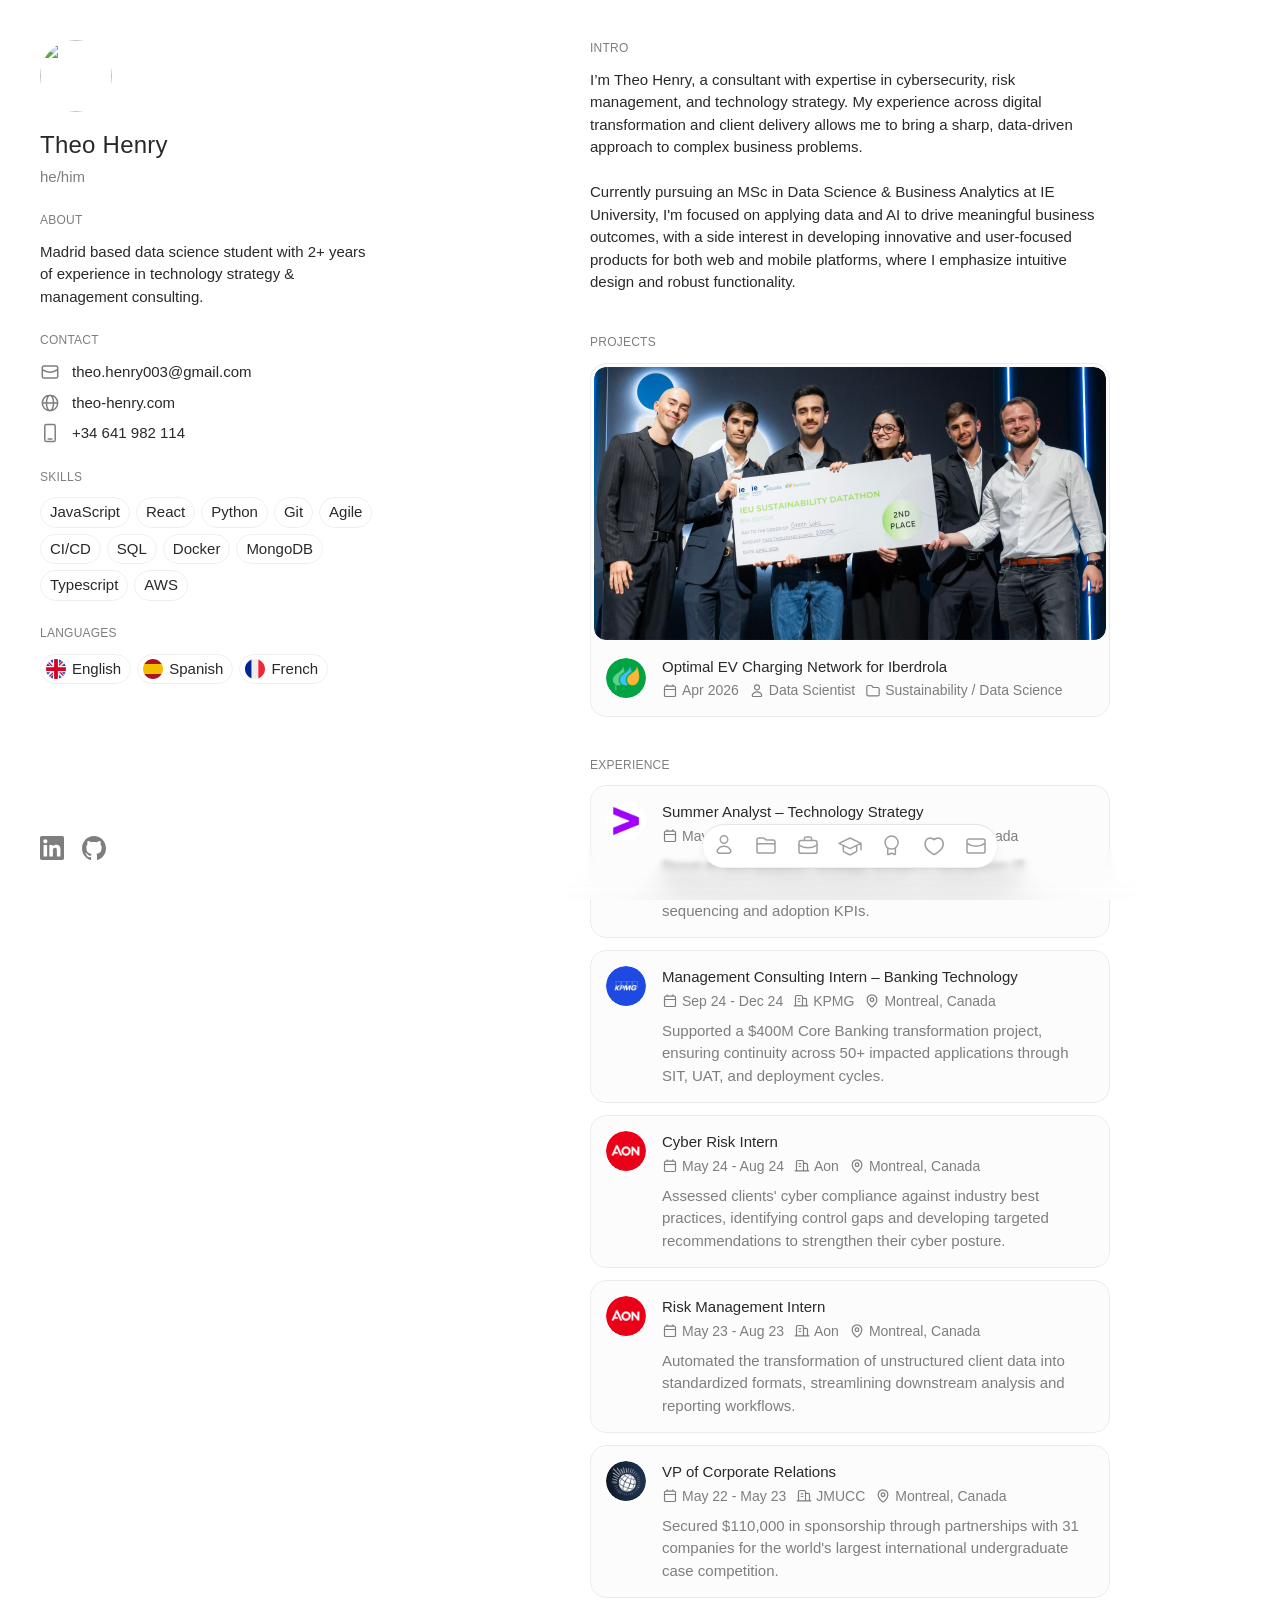
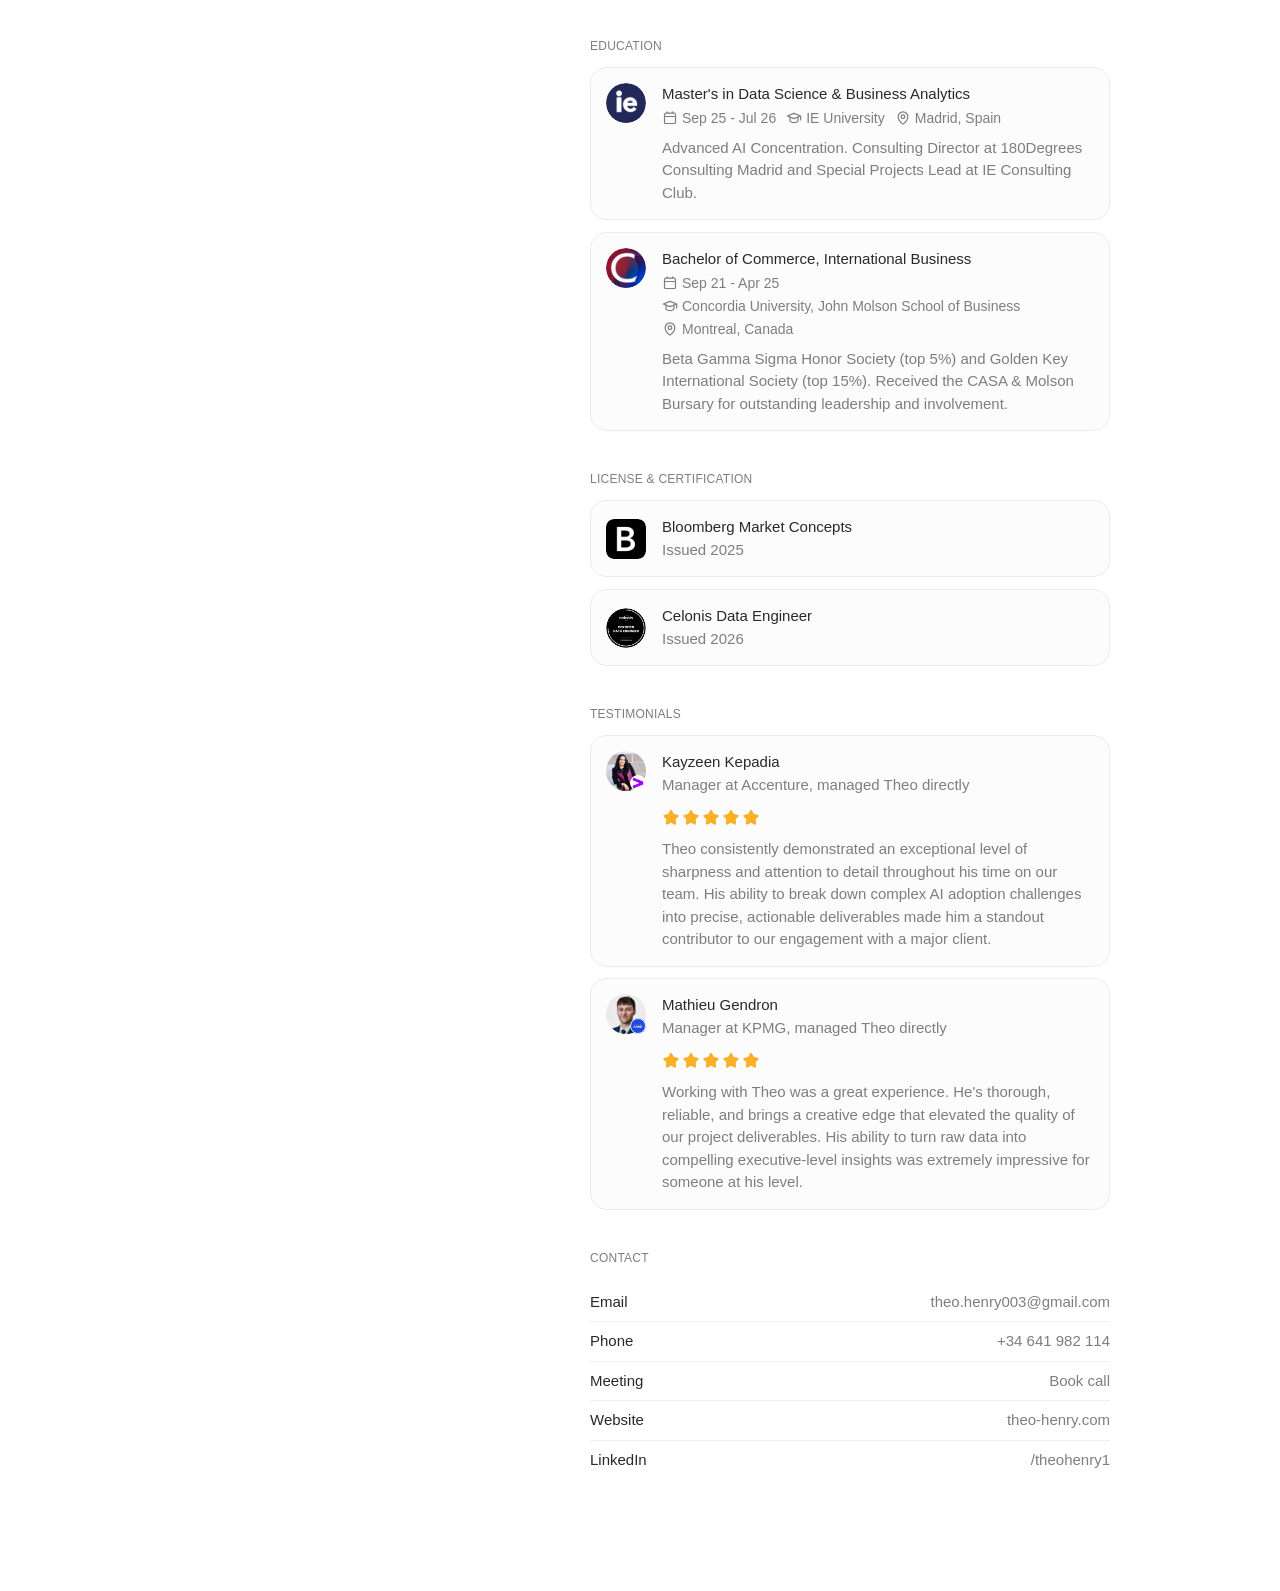
==== agreeable-reservation-488504.framer.app_tostatic/index.html @ 556541c0 "Update Framer export Co-Authored-By: Claude Opus 4.7 <noreply@anthropic.com>" ====
<!doctype html>
<!-- Made in Framer · framer.com ✨ -->
<!-- Published Jun 1, 2026, 8:46 PM UTC -->
<html lang="en" data-redirect-timezone="1">

<!-- ✨ Exported with ToStatic • https://tostatic.com/ -->
<head>
	<meta charset="utf-8">
	
	
	<!-- Start of headStart -->
    
    <!-- End of headStart -->
	<meta name="viewport" content="width=device-width">
	<style>
		#__framer-badge-container,
		.__framer-badge,
		#footer,
		#__framer-editorbar,
		#__framer-editor-bar,
		[id*="framer-editor"],
		iframe[src*="framer.com/edit"] {
			display: none !important;
			visibility: hidden !important;
			pointer-events: none !important;
		}
	</style>
	<meta name="generator" content="Framer ca8ceca">
	<title>Resumx</title>
    <meta name="description" content="Resumx is a one-page resume template for Framer, designed for professionals. It's customizable, flexible, and easy to style, allowing skills, experience, and achievements to be showcased in a visually stunning and organized way.">
    <meta name="framer-search-index" content="https://framerusercontent.com/sites/1RtVoZn0dgDJeZrIq6ynQL/searchIndex-yM2pUso9A9eP.json">
    <meta name="framer-html-plugin" content="disable">
    <link href="../favicon.svg" rel="icon" type="image/svg+xml" media="(prefers-color-scheme: light)">
    <link href="../favicon.svg" rel="icon" type="image/svg+xml" media="(prefers-color-scheme: dark)">
    <!-- Open Graph / Facebook -->
    <meta property="og:type" content="website">
    <meta property="og:title" content="Resumx">
    <meta property="og:description" content="Resumx is a one-page resume template for Framer, designed for professionals. It's customizable, flexible, and easy to style, allowing skills, experience, and achievements to be showcased in a visually stunning and organized way.">
    <meta property="og:image" content="https://framerusercontent.com/images/lKsXEcATz6Lc3JoRjo013mofhA.jpg">
    <!-- Twitter -->
    <meta name="twitter:card" content="summary_large_image">
    <meta name="twitter:title" content="Resumx">
    <meta name="twitter:description" content="Resumx is a one-page resume template for Framer, designed for professionals. It's customizable, flexible, and easy to style, allowing skills, experience, and achievements to be showcased in a visually stunning and organized way.">
    <meta name="twitter:image" content="https://framerusercontent.com/images/lKsXEcATz6Lc3JoRjo013mofhA.jpg">
	
	<style data-framer-font-css>@font-face { font-family: "Inter"; src: url("https://framerusercontent.com/assets/5vvr9Vy74if2I6bQbJvbw7SY1pQ.woff2"); font-display: swap; font-style: normal; font-weight: 400; unicode-range: U+0460-052F, U+1C80-1C88, U+20B4, U+2DE0-2DFF, U+A640-A69F, U+FE2E-FE2F }
@font-face { font-family: "Inter"; src: url("https://framerusercontent.com/assets/EOr0mi4hNtlgWNn9if640EZzXCo.woff2"); font-display: swap; font-style: normal; font-weight: 400; unicode-range: U+0301, U+0400-045F, U+0490-0491, U+04B0-04B1, U+2116 }
@font-face { font-family: "Inter"; src: url("https://framerusercontent.com/assets/Y9k9QrlZAqio88Klkmbd8VoMQc.woff2"); font-display: swap; font-style: normal; font-weight: 400; unicode-range: U+1F00-1FFF }
@font-face { font-family: "Inter"; src: url("https://framerusercontent.com/assets/OYrD2tBIBPvoJXiIHnLoOXnY9M.woff2"); font-display: swap; font-style: normal; font-weight: 400; unicode-range: U+0370-03FF }
@font-face { font-family: "Inter"; src: url("https://framerusercontent.com/assets/JeYwfuaPfZHQhEG8U5gtPDZ7WQ.woff2"); font-display: swap; font-style: normal; font-weight: 400; unicode-range: U+0100-024F, U+0259, U+1E00-1EFF, U+2020, U+20A0-20AB, U+20AD-20CF, U+2113, U+2C60-2C7F, U+A720-A7FF }
@font-face { font-family: "Inter"; src: url("https://framerusercontent.com/assets/GrgcKwrN6d3Uz8EwcLHZxwEfC4.woff2"); font-display: swap; font-style: normal; font-weight: 400; unicode-range: U+0000-00FF, U+0131, U+0152-0153, U+02BB-02BC, U+02C6, U+02DA, U+02DC, U+2000-206F, U+2070, U+2074-207E, U+2080-208E, U+20AC, U+2122, U+2191, U+2193, U+2212, U+2215, U+FEFF, U+FFFD }
@font-face { font-family: "Inter"; src: url("https://framerusercontent.com/assets/b6Y37FthZeALduNqHicBT6FutY.woff2"); font-display: swap; font-style: normal; font-weight: 400; unicode-range: U+0102-0103, U+0110-0111, U+0128-0129, U+0168-0169, U+01A0-01A1, U+01AF-01B0, U+1EA0-1EF9, U+20AB }
@font-face { font-family: "Inter"; src: url("https://app.framerstatic.com/Inter-Regular.latin-JLQMKCHE.woff2"); font-display: swap; font-style: normal; font-weight: 400; unicode-range: U+0000-00FF, U+0131, U+0152-0153, U+02BB-02BC, U+02C6, U+02DA, U+02DC, U+2000-206F, U+2074, U+20AC, U+2122, U+2191, U+2193, U+2212, U+2215, U+FEFF, U+FFFD }
@font-face { font-family: "Inter"; src: url("https://framerusercontent.com/assets/DpPBYI0sL4fYLgAkX8KXOPVt7c.woff2"); font-display: swap; font-style: normal; font-weight: 700; unicode-range: U+0460-052F, U+1C80-1C88, U+20B4, U+2DE0-2DFF, U+A640-A69F, U+FE2E-FE2F }
@font-face { font-family: "Inter"; src: url("https://framerusercontent.com/assets/4RAEQdEOrcnDkhHiiCbJOw92Lk.woff2"); font-display: swap; font-style: normal; font-weight: 700; unicode-range: U+0301, U+0400-045F, U+0490-0491, U+04B0-04B1, U+2116 }
@font-face { font-family: "Inter"; src: url("https://framerusercontent.com/assets/1K3W8DizY3v4emK8Mb08YHxTbs.woff2"); font-display: swap; font-style: normal; font-weight: 700; unicode-range: U+1F00-1FFF }
@font-face { font-family: "Inter"; src: url("https://framerusercontent.com/assets/tUSCtfYVM1I1IchuyCwz9gDdQ.woff2"); font-display: swap; font-style: normal; font-weight: 700; unicode-range: U+0370-03FF }
@font-face { font-family: "Inter"; src: url("https://framerusercontent.com/assets/VgYFWiwsAC5OYxAycRXXvhze58.woff2"); font-display: swap; font-style: normal; font-weight: 700; unicode-range: U+0100-024F, U+0259, U+1E00-1EFF, U+2020, U+20A0-20AB, U+20AD-20CF, U+2113, U+2C60-2C7F, U+A720-A7FF }
@font-face { font-family: "Inter"; src: url("https://framerusercontent.com/assets/DXD0Q7LSl7HEvDzucnyLnGBHM.woff2"); font-display: swap; font-style: normal; font-weight: 700; unicode-range: U+0000-00FF, U+0131, U+0152-0153, U+02BB-02BC, U+02C6, U+02DA, U+02DC, U+2000-206F, U+2074, U+20AC, U+2122, U+2191, U+2193, U+2212, U+2215, U+FEFF, U+FFFD }
@font-face { font-family: "Inter"; src: url("https://framerusercontent.com/assets/GIryZETIX4IFypco5pYZONKhJIo.woff2"); font-display: swap; font-style: normal; font-weight: 700; unicode-range: U+0102-0103, U+0110-0111, U+0128-0129, U+0168-0169, U+01A0-01A1, U+01AF-01B0, U+1EA0-1EF9, U+20AB }
@font-face { font-family: "Inter"; src: url("https://framerusercontent.com/assets/H89BbHkbHDzlxZzxi8uPzTsp90.woff2"); font-display: swap; font-style: italic; font-weight: 700; unicode-range: U+0460-052F, U+1C80-1C88, U+20B4, U+2DE0-2DFF, U+A640-A69F, U+FE2E-FE2F }
@font-face { font-family: "Inter"; src: url("https://framerusercontent.com/assets/u6gJwDuwB143kpNK1T1MDKDWkMc.woff2"); font-display: swap; font-style: italic; font-weight: 700; unicode-range: U+0301, U+0400-045F, U+0490-0491, U+04B0-04B1, U+2116 }
@font-face { font-family: "Inter"; src: url("https://framerusercontent.com/assets/43sJ6MfOPh1LCJt46OvyDuSbA6o.woff2"); font-display: swap; font-style: italic; font-weight: 700; unicode-range: U+1F00-1FFF }
@font-face { font-family: "Inter"; src: url("https://framerusercontent.com/assets/wccHG0r4gBDAIRhfHiOlq6oEkqw.woff2"); font-display: swap; font-style: italic; font-weight: 700; unicode-range: U+0370-03FF }
@font-face { font-family: "Inter"; src: url("https://framerusercontent.com/assets/WZ367JPwf9bRW6LdTHN8rXgSjw.woff2"); font-display: swap; font-style: italic; font-weight: 700; unicode-range: U+0100-024F, U+0259, U+1E00-1EFF, U+2020, U+20A0-20AB, U+20AD-20CF, U+2113, U+2C60-2C7F, U+A720-A7FF }
@font-face { font-family: "Inter"; src: url("https://framerusercontent.com/assets/QxmhnWTzLtyjIiZcfaLIJ8EFBXU.woff2"); font-display: swap; font-style: italic; font-weight: 700; unicode-range: U+0000-00FF, U+0131, U+0152-0153, U+02BB-02BC, U+02C6, U+02DA, U+02DC, U+2000-206F, U+2074, U+20AC, U+2122, U+2191, U+2193, U+2212, U+2215, U+FEFF, U+FFFD }
@font-face { font-family: "Inter"; src: url("https://framerusercontent.com/assets/2A4Xx7CngadFGlVV4xrO06OBHY.woff2"); font-display: swap; font-style: italic; font-weight: 700; unicode-range: U+0102-0103, U+0110-0111, U+0128-0129, U+0168-0169, U+01A0-01A1, U+01AF-01B0, U+1EA0-1EF9, U+20AB }
@font-face { font-family: "Inter"; src: url("https://framerusercontent.com/assets/CfMzU8w2e7tHgF4T4rATMPuWosA.woff2"); font-display: swap; font-style: italic; font-weight: 400; unicode-range: U+0460-052F, U+1C80-1C88, U+20B4, U+2DE0-2DFF, U+A640-A69F, U+FE2E-FE2F }
@font-face { font-family: "Inter"; src: url("https://framerusercontent.com/assets/867QObYax8ANsfX4TGEVU9YiCM.woff2"); font-display: swap; font-style: italic; font-weight: 400; unicode-range: U+0301, U+0400-045F, U+0490-0491, U+04B0-04B1, U+2116 }
@font-face { font-family: "Inter"; src: url("https://framerusercontent.com/assets/Oyn2ZbENFdnW7mt2Lzjk1h9Zb9k.woff2"); font-display: swap; font-style: italic; font-weight: 400; unicode-range: U+1F00-1FFF }
@font-face { font-family: "Inter"; src: url("https://framerusercontent.com/assets/cdAe8hgZ1cMyLu9g005pAW3xMo.woff2"); font-display: swap; font-style: italic; font-weight: 400; unicode-range: U+0370-03FF }
@font-face { font-family: "Inter"; src: url("https://framerusercontent.com/assets/DOfvtmE1UplCq161m6Hj8CSQYg.woff2"); font-display: swap; font-style: italic; font-weight: 400; unicode-range: U+0100-024F, U+0259, U+1E00-1EFF, U+2020, U+20A0-20AB, U+20AD-20CF, U+2113, U+2C60-2C7F, U+A720-A7FF }
@font-face { font-family: "Inter"; src: url("https://framerusercontent.com/assets/vFzuJY0c65av44uhEKB6vyjFMg.woff2"); font-display: swap; font-style: italic; font-weight: 400; unicode-range: U+0000-00FF, U+0131, U+0152-0153, U+02BB-02BC, U+02C6, U+02DA, U+02DC, U+2000-206F, U+2074, U+20AC, U+2122, U+2191, U+2193, U+2212, U+2215, U+FEFF, U+FFFD }
@font-face { font-family: "Inter"; src: url("https://framerusercontent.com/assets/tKtBcDnBMevsEEJKdNGhhkLzYo.woff2"); font-display: swap; font-style: italic; font-weight: 400; unicode-range: U+0102-0103, U+0110-0111, U+0128-0129, U+0168-0169, U+01A0-01A1, U+01AF-01B0, U+1EA0-1EF9, U+20AB }
@font-face { font-family: "Inter"; src: url("https://framerusercontent.com/assets/5A3Ce6C9YYmCjpQx9M4inSaKU.woff2"); font-display: swap; font-style: normal; font-weight: 500; unicode-range: U+0460-052F, U+1C80-1C88, U+20B4, U+2DE0-2DFF, U+A640-A69F, U+FE2E-FE2F }
@font-face { font-family: "Inter"; src: url("https://framerusercontent.com/assets/Qx95Xyt0Ka3SGhinnbXIGpEIyP4.woff2"); font-display: swap; font-style: normal; font-weight: 500; unicode-range: U+0301, U+0400-045F, U+0490-0491, U+04B0-04B1, U+2116 }
@font-face { font-family: "Inter"; src: url("https://framerusercontent.com/assets/6mJuEAguuIuMog10gGvH5d3cl8.woff2"); font-display: swap; font-style: normal; font-weight: 500; unicode-range: U+1F00-1FFF }
@font-face { font-family: "Inter"; src: url("https://framerusercontent.com/assets/xYYWaj7wCU5zSQH0eXvSaS19wo.woff2"); font-display: swap; font-style: normal; font-weight: 500; unicode-range: U+0370-03FF }
@font-face { font-family: "Inter"; src: url("https://framerusercontent.com/assets/otTaNuNpVK4RbdlT7zDDdKvQBA.woff2"); font-display: swap; font-style: normal; font-weight: 500; unicode-range: U+0100-024F, U+0259, U+1E00-1EFF, U+2020, U+20A0-20AB, U+20AD-20CF, U+2113, U+2C60-2C7F, U+A720-A7FF }
@font-face { font-family: "Inter"; src: url("https://framerusercontent.com/assets/d3tHnaQIAeqiE5hGcRw4mmgWYU.woff2"); font-display: swap; font-style: normal; font-weight: 500; unicode-range: U+0000-00FF, U+0131, U+0152-0153, U+02BB-02BC, U+02C6, U+02DA, U+02DC, U+2000-206F, U+2074, U+20AC, U+2122, U+2191, U+2193, U+2212, U+2215, U+FEFF, U+FFFD }
@font-face { font-family: "Inter"; src: url("https://framerusercontent.com/assets/DolVirEGb34pEXEp8t8FQBSK4.woff2"); font-display: swap; font-style: normal; font-weight: 500; unicode-range: U+0102-0103, U+0110-0111, U+0128-0129, U+0168-0169, U+01A0-01A1, U+01AF-01B0, U+1EA0-1EF9, U+20AB }
@font-face { font-family: "Inter"; src: url("https://framerusercontent.com/assets/khkJkwSL66WFg8SX6Wa726c.woff2"); font-display: swap; font-style: italic; font-weight: 500; unicode-range: U+0460-052F, U+1C80-1C88, U+20B4, U+2DE0-2DFF, U+A640-A69F, U+FE2E-FE2F }
@font-face { font-family: "Inter"; src: url("https://framerusercontent.com/assets/0E7IMbDzcGABpBwwqNEt60wU0w.woff2"); font-display: swap; font-style: italic; font-weight: 500; unicode-range: U+0301, U+0400-045F, U+0490-0491, U+04B0-04B1, U+2116 }
@font-face { font-family: "Inter"; src: url("https://framerusercontent.com/assets/NTJ0nQgIF0gcDelS14zQ9NR9Q.woff2"); font-display: swap; font-style: italic; font-weight: 500; unicode-range: U+1F00-1FFF }
@font-face { font-family: "Inter"; src: url("https://framerusercontent.com/assets/QrcNhgEPfRl0LS8qz5Ln8olanl8.woff2"); font-display: swap; font-style: italic; font-weight: 500; unicode-range: U+0370-03FF }
@font-face { font-family: "Inter"; src: url("https://framerusercontent.com/assets/JEXmejW8mXOYMtt0hyRg811kHac.woff2"); font-display: swap; font-style: italic; font-weight: 500; unicode-range: U+0100-024F, U+0259, U+1E00-1EFF, U+2020, U+20A0-20AB, U+20AD-20CF, U+2113, U+2C60-2C7F, U+A720-A7FF }
@font-face { font-family: "Inter"; src: url("https://framerusercontent.com/assets/ksvR4VsLksjpSwnC2fPgHRNMw.woff2"); font-display: swap; font-style: italic; font-weight: 500; unicode-range: U+0000-00FF, U+0131, U+0152-0153, U+02BB-02BC, U+02C6, U+02DA, U+02DC, U+2000-206F, U+2074, U+20AC, U+2122, U+2191, U+2193, U+2212, U+2215, U+FEFF, U+FFFD }
@font-face { font-family: "Inter"; src: url("https://framerusercontent.com/assets/uy9s0iWuxiNnVt8EpTI3gzohpwo.woff2"); font-display: swap; font-style: italic; font-weight: 500; unicode-range: U+0102-0103, U+0110-0111, U+0128-0129, U+0168-0169, U+01A0-01A1, U+01AF-01B0, U+1EA0-1EF9, U+20AB }
@font-face { font-family: "Inter Placeholder"; src: local("Arial"); ascent-override: 89.79%; descent-override: 22.36%; line-gap-override: 0.00%; size-adjust: 107.89% }</style>
	
	<meta name="robots" content="max-image-preview:large"><link rel="canonical" href="https://theo-henry.com/"><meta property="og:url" content="https://theo-henry.com/"><style data-framer-breakpoint-css>@media(min-width: 1200px){.hidden-1cvdtm0{display:none!important}}@media(min-width: 540px) and (max-width: 1199.98px){.hidden-g2no5h{display:none!important}}@media(max-width: 539.98px){.hidden-hzjdl{display:none!important}}@media(min-width: 1200px){.hidden-1adqx3y{display:none!important}}@media(min-width: 540px) and (max-width: 1199.98px){.hidden-124qmzu{display:none!important}}@media(max-width: 539.98px){.hidden-1ls7ic8{display:none!important}}</style><style data-framer-css-ssr-minified data-framer-components="framer-lib-cursors-host framer-LtDyc framer-Jp51l framer-lib-combinedCSSRules framer-59nUe PropertyOverrides framer-JfHyR framer-yNOXt framer-OisSO framer-FEZ8X framer-69Fxa framer-raUrN framer-Hvjf5 framer-HvhWh framer-oobiN framer-0Tddw framer-z4ofi framer-d4AIE framer-dIwPc framer-p4lx0 framer-4xa8d framer-x0SoM framer-ND56m">html,body,#main{box-sizing:border-box;margin:0;padding:0}:root{-webkit-font-smoothing:antialiased;-moz-osx-font-smoothing:grayscale}*{box-sizing:border-box;-webkit-font-smoothing:inherit}h1,h2,h3,h4,h5,h6,p,figure{margin:0}body,input,textarea,select,button{font-family:sans-serif;font-size:12px}body{--token-92cb2615-d652-4fd6-a9fa-26dea3ba9e33:#fff;--token-c688907e-c440-4ba5-8234-4183c55006d7:#292929;--token-096d5ec9-02aa-4ab7-8843-24de6b4d11b1:#fff;--token-4ed8c69a-230d-4c07-af1f-2e5cbb244f43:#7e7e7e;--token-d444951c-dcb4-4d8b-8548-9551e4d8d212:#7e7e7e;--token-222a5ff4-f8c2-4472-bd2c-f17d95b4de8c:#7e7e7e;--token-d6656eeb-836e-4ed1-9c18-efba22483a19:#424242;--token-2a85d29c-c383-4c04-a1d0-e3a7e17aff63:#121212;--token-9252e40a-3893-4efc-a995-d28f9e77028c:#12121212;--token-869a8659-8657-41c3-a967-05256628ae75:#1212120d;--token-731b3f6b-098e-4687-aa42-8435cbde3f74:#fcfcfc;--token-52d8bac0-4b5b-48dd-8fca-6134291a7d17:#fcfcfc;--token-13c62d3b-5c8f-496e-a1a5-6562646c58f3:#f7f7f7;--token-0ef9740f-872b-4114-bf03-d7ce6ea9993e:#fff;--token-fbc3aa40-15cc-4f56-b612-c769c727676d:#2e2e2e1a;--token-31ec5194-ee2e-4541-a26e-bd872621e73f:#f0f0f0;--token-e4381340-43c9-42fc-9cf7-c42225573f0c:#d9d9d9}@media (prefers-color-scheme:dark){body{--token-92cb2615-d652-4fd6-a9fa-26dea3ba9e33:#0d0d0d;--token-c688907e-c440-4ba5-8234-4183c55006d7:#fff;--token-096d5ec9-02aa-4ab7-8843-24de6b4d11b1:#fff;--token-4ed8c69a-230d-4c07-af1f-2e5cbb244f43:#7e7e7e;--token-d444951c-dcb4-4d8b-8548-9551e4d8d212:#7e7e7e;--token-222a5ff4-f8c2-4472-bd2c-f17d95b4de8c:#fff;--token-d6656eeb-836e-4ed1-9c18-efba22483a19:#fff;--token-2a85d29c-c383-4c04-a1d0-e3a7e17aff63:#fff;--token-9252e40a-3893-4efc-a995-d28f9e77028c:#ffffff0d;--token-869a8659-8657-41c3-a967-05256628ae75:#ffffff08;--token-731b3f6b-098e-4687-aa42-8435cbde3f74:#171717;--token-52d8bac0-4b5b-48dd-8fca-6134291a7d17:#121212;--token-13c62d3b-5c8f-496e-a1a5-6562646c58f3:#1c1c1c;--token-0ef9740f-872b-4114-bf03-d7ce6ea9993e:#1f1f1f;--token-fbc3aa40-15cc-4f56-b612-c769c727676d:#ffffff4d;--token-31ec5194-ee2e-4541-a26e-bd872621e73f:#262626;--token-e4381340-43c9-42fc-9cf7-c42225573f0c:#b3b3b300}}@supports (z-index:calc(infinity)){#__framer-badge-container{--infinity:infinity}}#__framer-badge-container{pointer-events:none;width:100%;z-index:calc(var(--infinity,2147480000));justify-content:flex-end;padding:20px;display:flex;position:fixed;bottom:0}@supports (background:-webkit-named-image(i)) and (not (grid-template-rows:subgrid)){body{--framer-will-change-override:transform}}@supports (background:-webkit-named-image(i)) and (not (position-area:top right)){body{--framer-will-change-filter-override:filter}}[data-framer-component-type=Text] div div span,[data-framer-component-type=Text] a div span,[data-framer-component-type=Text] span span span,[data-framer-component-type=Text] p span span,[data-framer-component-type=Text] h1 span span,[data-framer-component-type=Text] h2 span span,[data-framer-component-type=Text] h3 span span,[data-framer-component-type=Text] h4 span span,[data-framer-component-type=Text] h5 span span,[data-framer-component-type=Text] h6 span span,[data-framer-component-type=Text] a{font-family:var(--font-family);font-style:var(--font-style);font-weight:min(calc(var(--framer-font-weight-increase,0) + var(--font-weight,400)),900);color:var(--text-color);letter-spacing:var(--letter-spacing);font-size:var(--font-size);text-transform:var(--text-transform);--text-decoration:var(--framer-text-decoration-style,solid)var(--framer-text-decoration,none)var(--framer-text-decoration-color,currentcolor)var(--framer-text-decoration-thickness,auto);--text-decoration-skip-ink:var(--framer-text-decoration-skip-ink);--text-underline-offset:var(--framer-text-decoration-offset);line-height:var(--line-height);--font-family:var(--framer-font-family);--font-style:var(--framer-font-style);--font-weight:var(--framer-font-weight);--text-color:var(--framer-text-color);--letter-spacing:var(--framer-letter-spacing);--font-size:var(--framer-font-size);--text-transform:var(--framer-text-transform);--line-height:var(--framer-line-height)}@supports not (color:color(display-p3 1 1 1)){p.framer-text,div.framer-text,h1.framer-text,h2.framer-text,h3.framer-text,h4.framer-text,h5.framer-text,h6.framer-text,li.framer-text,ol.framer-text,ul.framer-text,span.framer-text:not([data-text-fill]){color:var(--framer-blockquote-text-color-rgb,var(--framer-blockquote-text-color,var(--framer-text-color-rgb,var(--framer-text-color,#000))));-webkit-text-stroke-color:var(--framer-text-stroke-color-rgb,var(--framer-text-stroke-color,initial))}mark.framer-text{background-color:var(--framer-blockquote-text-background-color-rgb,var(--framer-blockquote-text-background-color,var(--framer-text-background-color-rgb,var(--framer-text-background-color,initial))))}}@supports not (color:color(display-p3 1 1 1)){code.framer-text,code.framer-text span.framer-text:not([data-text-fill]){color:var(--framer-blockquote-text-color-rgb,var(--framer-blockquote-text-color,var(--framer-code-text-color-rgb,var(--framer-code-text-color,var(--framer-text-color-rgb,var(--framer-text-color,#000))))))}}@supports not (color:color(display-p3 1 1 1)){a.framer-text,span.framer-text[data-nested-link]{color:var(--framer-blockquote-text-color-rgb,var(--framer-blockquote-text-color,var(--framer-link-text-color-rgb,var(--framer-link-text-color,var(--framer-text-color-rgb,var(--framer-text-color,#000))))));background-color:var(--framer-link-text-background-color-rgb,var(--framer-link-text-background-color,initial));-webkit-text-decoration-color:var(--framer-link-text-decoration-color-rgb,var(--framer-link-text-decoration-color,var(--framer-text-decoration-color-rgb,var(--framer-text-decoration-color,currentcolor))));text-decoration-color:var(--framer-link-text-decoration-color-rgb,var(--framer-link-text-decoration-color,var(--framer-text-decoration-color-rgb,var(--framer-text-decoration-color,currentcolor))))}}@supports not (color:color(display-p3 1 1 1)){code.framer-text a.framer-text,code.framer-text a.framer-text span.framer-text:not([data-text-fill]),code.framer-text span.framer-text[data-nested-link],code.framer-text span.framer-text[data-nested-link] span.framer-text:not([data-text-fill]){color:var(--framer-blockquote-text-color-rgb,var(--framer-blockquote-text-color,var(--framer-link-text-color-rgb,var(--framer-link-text-color,var(--framer-code-text-color-rgb,var(--framer-code-text-color,var(--framer-text-color-rgb,var(--framer-text-color,#000))))))))}}@supports not (color:color(display-p3 1 1 1)){a.framer-text:hover,span.framer-text[data-nested-link]:hover{color:var(--framer-link-hover-text-color-rgb,var(--framer-link-hover-text-color,var(--framer-blockquote-text-color-rgb,var(--framer-blockquote-text-color,var(--framer-link-text-color-rgb,var(--framer-link-text-color,var(--framer-text-color-rgb,var(--framer-text-color,#000))))))));background-color:var(--framer-link-hover-text-background-color-rgb,var(--framer-link-hover-text-background-color,var(--framer-link-text-background-color-rgb,var(--framer-link-text-background-color,var(--framer-text-background-color-rgb,var(--framer-text-background-color,initial))))));-webkit-text-decoration-color:var(--framer-link-hover-text-decoration-color-rgb,var(--framer-link-hover-text-decoration-color,var(--framer-link-text-decoration-color-rgb,var(--framer-link-text-decoration-color,var(--framer-text-decoration-color-rgb,var(--framer-text-decoration-color,currentcolor))))));text-decoration-color:var(--framer-link-hover-text-decoration-color-rgb,var(--framer-link-hover-text-decoration-color,var(--framer-link-text-decoration-color-rgb,var(--framer-link-text-decoration-color,var(--framer-text-decoration-color-rgb,var(--framer-text-decoration-color,currentcolor))))))}}@supports not (color:color(display-p3 1 1 1)){code.framer-text a.framer-text:hover,code.framer-text span.framer-text[data-nested-link]:hover{color:var(--framer-link-hover-text-color-rgb,var(--framer-link-hover-text-color,var(--framer-blockquote-text-color-rgb,var(--framer-blockquote-text-color,var(--framer-link-text-color-rgb,var(--framer-link-text-color,var(--framer-code-text-color-rgb,var(--framer-code-text-color,var(--framer-text-color-rgb,var(--framer-text-color,#000))))))))))}}@supports not (color:color(display-p3 1 1 1)){a.framer-text[data-framer-page-link-current],span.framer-text[data-framer-page-link-current]{color:var(--framer-link-current-text-color-rgb,var(--framer-link-current-text-color,var(--framer-link-text-color-rgb,var(--framer-link-text-color,var(--framer-text-color-rgb,var(--framer-text-color,#000))))));background-color:var(--framer-link-current-text-background-color-rgb,var(--framer-link-current-text-background-color,var(--framer-link-text-background-color-rgb,var(--framer-link-text-background-color,var(--framer-text-background-color-rgb,var(--framer-text-background-color,initial))))));-webkit-text-decoration-color:var(--framer-link-current-text-decoration-color-rgb,var(--framer-link-current-text-decoration-color,var(--framer-link-text-decoration-color-rgb,var(--framer-link-text-decoration-color,var(--framer-text-decoration-color-rgb,var(--framer-text-decoration-color,currentcolor))))));text-decoration-color:var(--framer-link-current-text-decoration-color-rgb,var(--framer-link-current-text-decoration-color,var(--framer-link-text-decoration-color-rgb,var(--framer-link-text-decoration-color,var(--framer-text-decoration-color-rgb,var(--framer-text-decoration-color,currentcolor))))))}}@supports not (color:color(display-p3 1 1 1)){code.framer-text a.framer-text[data-framer-page-link-current],code.framer-text a.framer-text[data-framer-page-link-current] span.framer-text:not([data-text-fill]),code.framer-text span.framer-text[data-framer-page-link-current],code.framer-text span.framer-text[data-framer-page-link-current] span.framer-text:not([data-text-fill]){color:var(--framer-link-current-text-color-rgb,var(--framer-link-current-text-color,var(--framer-link-text-color-rgb,var(--framer-link-text-color,var(--framer-code-text-color-rgb,var(--framer-code-text-color,var(--framer-text-color-rgb,var(--framer-text-color,#000))))))));background-color:var(--framer-link-current-text-background-color-rgb,var(--framer-link-current-text-background-color,var(--framer-link-text-background-color-rgb,var(--framer-link-text-background-color,var(--framer-text-background-color-rgb,var(--framer-text-background-color,initial))))))}}@supports not (color:color(display-p3 1 1 1)){a.framer-text[data-framer-page-link-current]:hover,span.framer-text[data-framer-page-link-current]:hover{color:var(--framer-link-hover-text-color-rgb,var(--framer-link-hover-text-color,var(--framer-link-current-text-color-rgb,var(--framer-link-current-text-color,var(--framer-link-text-color-rgb,var(--framer-link-text-color,var(--framer-code-text-color-rgb,var(--framer-code-text-color,var(--framer-text-color-rgb,var(--framer-text-color,#000))))))))));background-color:var(--framer-link-hover-text-background-color-rgb,var(--framer-link-hover-text-background-color,var(--framer-link-current-text-background-color-rgb,var(--framer-link-current-text-background-color,var(--framer-link-text-background-color-rgb,var(--framer-link-text-background-color,initial))))));-webkit-text-decoration-color:var(--framer-link-hover-text-decoration-color-rgb,var(--framer-link-hover-text-decoration-color,var(--framer-link-current-text-decoration-color-rgb,var(--framer-link-current-text-decoration-color,var(--framer-link-text-decoration-color-rgb,var(--framer-link-text-decoration-color,var(--framer-text-decoration-color-rgb,var(--framer-text-decoration-color,currentcolor))))))));text-decoration-color:var(--framer-link-hover-text-decoration-color-rgb,var(--framer-link-hover-text-decoration-color,var(--framer-link-current-text-decoration-color-rgb,var(--framer-link-current-text-decoration-color,var(--framer-link-text-decoration-color-rgb,var(--framer-link-text-decoration-color,var(--framer-text-decoration-color-rgb,var(--framer-text-decoration-color,currentcolor))))))))}}@supports not (color:color(display-p3 1 1 1)){code.framer-text a.framer-text[data-framer-page-link-current]:hover,code.framer-text a.framer-text[data-framer-page-link-current]:hover span.framer-text:not([data-text-fill]),code.framer-text span.framer-text[data-framer-page-link-current]:hover,code.framer-text span.framer-text[data-framer-page-link-current]:hover span.framer-text:not([data-text-fill]){color:var(--framer-link-hover-text-color-rgb,var(--framer-link-hover-text-color,var(--framer-link-current-text-color-rgb,var(--framer-link-current-text-color,var(--framer-link-text-color-rgb,var(--framer-link-text-color,var(--framer-code-text-color-rgb,var(--framer-code-text-color,var(--framer-text-color-rgb,var(--framer-text-color,#000))))))))));background-color:var(--framer-link-hover-text-background-color-rgb,var(--framer-link-hover-text-background-color,var(--framer-link-current-text-background-color-rgb,var(--framer-link-current-text-background-color,var(--framer-link-text-background-color-rgb,var(--framer-link-text-background-color,initial))))))}}@supports not (overflow:clip){:root{--overflow-clip-fallback:hidden}}@supports (background:-webkit-named-image(i)) and (not (contain-intrinsic-size:inherit)){div.framer-text,p.framer-text,h1.framer-text,h2.framer-text,h3.framer-text,h4.framer-text,h5.framer-text,h6.framer-text,ol.framer-text,ul.framer-text,li.framer-text,blockquote.framer-text,.framer-text.framer-image{display:var(--text-truncation-display-inline-for-safari-16,revert)}div.framer-text:after,p.framer-text:after,h1.framer-text:after,h2.framer-text:after,h3.framer-text:after,h4.framer-text:after,h5.framer-text:after,h6.framer-text:after,ol.framer-text:after,ul.framer-text:after,li.framer-text:after,blockquote.framer-text:after,.framer-text.framer-image:after{content:var(--text-truncation-line-break-for-safari-16);white-space:pre}.framer-text.framer-text-module,.framer-text.framer-table-wrapper{display:var(--text-truncation-display-none-for-safari-16,revert)}p.framer-text[data-text-fill]{display:var(--text-truncation-display-inline-for-safari-16,inline-block)}}@supports (corner-shape:superellipse(2)){:root{--one-if-corner-shape-supported:1}}.framer-cursor-none,.framer-cursor-none *{cursor:none!important}.framer-pointer-events-none,.framer-pointer-events-none *{pointer-events:none!important}@supports (aspect-ratio:1){body{--framer-aspect-ratio-supported:auto}}.framer-LtDyc.framer-1n6wozl,.framer-LtDyc .framer-1n6wozl{display:block}.framer-LtDyc.framer-1adqx3y{background-color:var(--token-92cb2615-d652-4fd6-a9fa-26dea3ba9e33,#fff);height:min-content;overflow:var(--overflow-clip-fallback,clip);flex-flow:column;place-content:center flex-start;align-items:center;gap:0;width:100%;padding:0 0 0 420px;display:flex;position:relative}.framer-LtDyc .framer-15y29ao{height:calc(min(var(--framer-viewport-height,100%),100%)*1);max-width:420px;position:var(--framer-canvas-fixed-position,fixed);z-index:1;flex-flow:column;flex:none;order:-1000;place-content:flex-start;align-items:flex-start;gap:0;width:420px;padding:0;display:flex;top:0;left:0;overflow:hidden}.framer-LtDyc .framer-xlcipq{flex-flow:column;flex:1 0 0;place-content:center flex-start;align-items:center;gap:24px;width:100%;height:1px;padding:40px 40px 120px;display:flex;position:relative;overflow:auto}.framer-LtDyc .framer-6skeux{flex-flow:column;flex:none;place-content:flex-start center;align-items:flex-start;gap:16px;width:100%;height:min-content;padding:0;display:flex;position:relative;overflow:hidden}.framer-LtDyc .framer-13g64rj-container{aspect-ratio:1;height:var(--framer-aspect-ratio-supported,72px);flex:none;width:72px;position:relative}.framer-LtDyc .framer-mqx0mi{flex-flow:column;flex:none;place-content:flex-start center;align-items:flex-start;gap:4px;width:min-content;height:min-content;padding:0;display:flex;position:relative;overflow:hidden}.framer-LtDyc .framer-16gsjjr{flex-flow:row;flex:none;place-content:center flex-start;align-items:center;gap:10px;width:min-content;height:min-content;padding:0;display:flex;position:relative;overflow:visible}.framer-LtDyc .framer-59bcq,.framer-LtDyc .framer-yywtga,.framer-LtDyc .framer-1iffn0j,.framer-LtDyc .framer-19qsv27,.framer-LtDyc .framer-bj24nt,.framer-LtDyc .framer-1ftpp5m,.framer-LtDyc .framer-3ugsgv,.framer-LtDyc .framer-1r1c15v,.framer-LtDyc .framer-1kn147r{--framer-link-text-color:#09f;--framer-link-text-decoration:underline;white-space:pre;flex:none;width:auto;height:auto;position:relative}.framer-LtDyc .framer-ye8y5f-container{aspect-ratio:1;height:var(--framer-aspect-ratio-supported,22px);flex:none;width:22px;position:relative}.framer-LtDyc .framer-jt669w,.framer-LtDyc .framer-yr5q9e,.framer-LtDyc .framer-1ueo5oy,.framer-LtDyc .framer-i6c4ph{flex-flow:column;flex:none;place-content:flex-start;align-items:flex-start;gap:12px;width:100%;height:min-content;padding:0;display:flex;position:relative;overflow:visible}.framer-LtDyc .framer-1w7twt1,.framer-LtDyc .framer-1lkenko,.framer-LtDyc .framer-gx3uxl,.framer-LtDyc .framer-1gbuegv,.framer-LtDyc .framer-bc2rqs{--framer-paragraph-spacing:0px;white-space:pre-wrap;word-break:break-word;word-wrap:break-word;flex:none;width:100%;height:auto;position:relative}.framer-LtDyc .framer-d21vx0{flex-flow:column;flex:none;place-content:flex-start center;align-items:flex-start;gap:8px;width:100%;height:min-content;padding:0;display:flex;position:relative;overflow:hidden}.framer-LtDyc .framer-7bcod8,.framer-LtDyc .framer-a5el94,.framer-LtDyc .framer-e66m1w{flex-flow:row;flex:none;place-content:center flex-start;align-items:center;gap:12px;width:min-content;height:min-content;padding:0;display:flex;position:relative;overflow:hidden}.framer-LtDyc .framer-5osfn7-container,.framer-LtDyc .framer-40t24e-container,.framer-LtDyc .framer-11hkgux-container{flex:none;width:20px;height:20px;position:relative}.framer-LtDyc .framer-v4n3sq,.framer-LtDyc .framer-n3957r,.framer-LtDyc .framer-1bqp17{--framer-paragraph-spacing:0px;white-space:pre;flex:none;width:auto;height:auto;position:relative}.framer-LtDyc .framer-123m2db,.framer-LtDyc .framer-1f3bqm5{flex-flow:wrap;flex:none;place-content:center flex-start;align-items:center;gap:6px;width:100%;height:min-content;padding:0;display:flex;position:relative;overflow:hidden}.framer-LtDyc .framer-1biafl0-container,.framer-LtDyc .framer-hw9yzv-container,.framer-LtDyc .framer-lpieux-container,.framer-LtDyc .framer-108dtvk-container,.framer-LtDyc .framer-1urw5hx-container,.framer-LtDyc .framer-zqw4uu-container,.framer-LtDyc .framer-ha8ruy-container,.framer-LtDyc .framer-1cu6zl2-container,.framer-LtDyc .framer-5eraze-container,.framer-LtDyc .framer-4m2l4x-container,.framer-LtDyc .framer-jdlr4g-container,.framer-LtDyc .framer-1yrfqgw-container,.framer-LtDyc .framer-4lcbsx-container,.framer-LtDyc .framer-10s1gy5-container{flex:none;width:auto;height:auto;position:relative}.framer-LtDyc .framer-1k81al5{background:linear-gradient(180deg,#0d0d0d00 0%,var(--token-92cb2615-d652-4fd6-a9fa-26dea3ba9e33,#fff)35%);z-index:1;flex-flow:wrap;flex:none;place-content:center space-between;align-items:center;width:100%;height:min-content;padding:40px;display:flex;position:absolute;bottom:0;left:50%;overflow:hidden;transform:translate(-50%)}.framer-LtDyc .framer-u4syw7-container,.framer-LtDyc .framer-xg6yfk-container,.framer-LtDyc .framer-m2wknt-container,.framer-LtDyc .framer-1n6zxfn-container,.framer-LtDyc .framer-19g1q98-container,.framer-LtDyc .framer-bmky88-container{aspect-ratio:1;height:var(--framer-aspect-ratio-supported,24px);flex:none;width:24px;position:relative}.framer-LtDyc .framer-1s72uxs-container{pointer-events:none;z-index:-1;flex:none;width:100%;position:absolute;top:0;bottom:0;left:0}.framer-LtDyc .framer-b9n4cp{background:0 0;flex-grow:1;width:0;height:0;margin:0;position:relative}.framer-LtDyc .framer-ff6ju7-container{bottom:calc(calc(100% - min(var(--framer-viewport-height,100%),100%)) + 0px);height:104px;position:var(--framer-canvas-fixed-position,fixed);flex:none;order:1002;left:420px;right:0}.framer-LtDyc .framer-1bla0rl{bottom:calc(calc(100% - min(var(--framer-viewport-height,100%),100%)) + 32px);height:min-content;position:var(--framer-canvas-fixed-position,fixed);z-index:4;border-radius:44px;flex-flow:row;flex:none;order:1003;place-content:center;align-items:center;gap:10px;padding:0;display:flex;left:662px;right:242px;overflow:visible}.framer-LtDyc .framer-k6o0vf{--border-bottom-width:1px;--border-color:var(--token-869a8659-8657-41c3-a967-05256628ae75,#1212120d);--border-left-width:1px;--border-right-width:1px;--border-style:solid;--border-top-width:1px;background-color:var(--token-0ef9740f-872b-4114-bf03-d7ce6ea9993e,#fcfcfc);box-shadow:inset 0px 1px 0px 0px var(--token-869a8659-8657-41c3-a967-05256628ae75,#1212120d),0px .301094px 1.02372px -1.25px #0000001c,0px 1.14427px 3.89051px -2.5px #0000001a,0px 5px 17px -3.75px #0000000a;will-change:var(--framer-will-change-effect-override,transform);z-index:4;border-radius:44px;flex-flow:row;flex:1 0 0;place-content:center;align-items:center;gap:10px;width:1px;max-width:296px;height:min-content;padding:6px;display:flex;position:relative;overflow:visible}.framer-LtDyc .framer-9wc12v,.framer-LtDyc .framer-ixiiyd,.framer-LtDyc .framer-1d6gxyv,.framer-LtDyc .framer-75b1li,.framer-LtDyc .framer-3lc5d2,.framer-LtDyc .framer-241s24,.framer-LtDyc .framer-bgiov2{aspect-ratio:1;height:var(--framer-aspect-ratio-supported,32px);opacity:.4;will-change:var(--framer-will-change-effect-override,transform);border-radius:100px;flex:none;gap:0;width:32px;text-decoration:none;position:relative;overflow:visible}.framer-LtDyc .framer-hob4er-container,.framer-LtDyc .framer-1s75nwe-container,.framer-LtDyc .framer-1pufb0i-container,.framer-LtDyc .framer-1svrymx-container,.framer-LtDyc .framer-1x06dpm-container,.framer-LtDyc .framer-1n2um78-container,.framer-LtDyc .framer-12x4u36-container{flex:none;width:24px;height:24px;position:absolute;top:calc(50% - 12px);left:calc(50% - 12px)}.framer-LtDyc .framer-libte2,.framer-LtDyc .framer-c862be,.framer-LtDyc .framer-1jrsrx2,.framer-LtDyc .framer-15wiu91,.framer-LtDyc .framer-vbn59q,.framer-LtDyc .framer-atkb4e,.framer-LtDyc .framer-aod135{background-color:var(--token-31ec5194-ee2e-4541-a26e-bd872621e73f,#f0f0f0);will-change:var(--framer-will-change-effect-override,transform);border-radius:30px;flex-flow:column;place-content:center;align-items:center;gap:2px;width:min-content;height:min-content;padding:2px 6px;display:flex;position:relative;overflow:hidden;box-shadow:0 10px 20px #0000000d}[data-layout-template=true]>#overlay{margin-bottom:0}.framer-i4q68 .framer-styles-preset-1dco1x:not(.rich-text-wrapper),.framer-i4q68 .framer-styles-preset-1dco1x.rich-text-wrapper h1{--framer-font-family:"Inter","Inter Placeholder",sans-serif;--framer-font-family-bold:"Inter","Inter Placeholder",sans-serif;--framer-font-family-bold-italic:"Inter","Inter Placeholder",sans-serif;--framer-font-family-italic:"Inter","Inter Placeholder",sans-serif;--framer-font-open-type-features:normal;--framer-font-size:24px;--framer-font-style:normal;--framer-font-style-bold:normal;--framer-font-style-bold-italic:italic;--framer-font-style-italic:italic;--framer-font-weight:500;--framer-font-weight-bold:700;--framer-font-weight-bold-italic:700;--framer-font-weight-italic:500;--framer-letter-spacing:.01em;--framer-line-height:1.4em;--framer-paragraph-spacing:40px;--framer-text-alignment:start;--framer-text-color:var(--token-c688907e-c440-4ba5-8234-4183c55006d7,#292929);--framer-text-decoration:none;--framer-text-stroke-color:initial;--framer-text-stroke-width:initial;--framer-text-transform:none}@media (max-width:1199px) and (min-width:800px){.framer-i4q68 .framer-styles-preset-1dco1x:not(.rich-text-wrapper),.framer-i4q68 .framer-styles-preset-1dco1x.rich-text-wrapper h1{--framer-font-family:"Inter","Inter Placeholder",sans-serif;--framer-font-family-bold:"Inter","Inter Placeholder",sans-serif;--framer-font-family-bold-italic:"Inter","Inter Placeholder",sans-serif;--framer-font-family-italic:"Inter","Inter Placeholder",sans-serif;--framer-font-open-type-features:normal;--framer-font-size:24px;--framer-font-style:normal;--framer-font-style-bold:normal;--framer-font-style-bold-italic:italic;--framer-font-style-italic:italic;--framer-font-weight:500;--framer-font-weight-bold:700;--framer-font-weight-bold-italic:700;--framer-font-weight-italic:500;--framer-letter-spacing:.01em;--framer-line-height:1.4em;--framer-paragraph-spacing:40px;--framer-text-alignment:start;--framer-text-color:var(--token-c688907e-c440-4ba5-8234-4183c55006d7,#292929);--framer-text-decoration:none;--framer-text-stroke-color:initial;--framer-text-stroke-width:initial;--framer-text-transform:none}}@media (max-width:799px) and (min-width:540px){.framer-i4q68 .framer-styles-preset-1dco1x:not(.rich-text-wrapper),.framer-i4q68 .framer-styles-preset-1dco1x.rich-text-wrapper h1{--framer-font-family:"Inter","Inter Placeholder",sans-serif;--framer-font-family-bold:"Inter","Inter Placeholder",sans-serif;--framer-font-family-bold-italic:"Inter","Inter Placeholder",sans-serif;--framer-font-family-italic:"Inter","Inter Placeholder",sans-serif;--framer-font-open-type-features:normal;--framer-font-size:20px;--framer-font-style:normal;--framer-font-style-bold:normal;--framer-font-style-bold-italic:italic;--framer-font-style-italic:italic;--framer-font-weight:500;--framer-font-weight-bold:700;--framer-font-weight-bold-italic:700;--framer-font-weight-italic:500;--framer-letter-spacing:.01em;--framer-line-height:1.4em;--framer-paragraph-spacing:40px;--framer-text-alignment:start;--framer-text-color:var(--token-c688907e-c440-4ba5-8234-4183c55006d7,#292929);--framer-text-decoration:none;--framer-text-stroke-color:initial;--framer-text-stroke-width:initial;--framer-text-transform:none}}@media (max-width:539px) and (min-width:0){.framer-i4q68 .framer-styles-preset-1dco1x:not(.rich-text-wrapper),.framer-i4q68 .framer-styles-preset-1dco1x.rich-text-wrapper h1{--framer-font-family:"Inter","Inter Placeholder",sans-serif;--framer-font-family-bold:"Inter","Inter Placeholder",sans-serif;--framer-font-family-bold-italic:"Inter","Inter Placeholder",sans-serif;--framer-font-family-italic:"Inter","Inter Placeholder",sans-serif;--framer-font-open-type-features:normal;--framer-font-size:20px;--framer-font-style:normal;--framer-font-style-bold:normal;--framer-font-style-bold-italic:italic;--framer-font-style-italic:italic;--framer-font-weight:500;--framer-font-weight-bold:700;--framer-font-weight-bold-italic:700;--framer-font-weight-italic:500;--framer-letter-spacing:.01em;--framer-line-height:1.4em;--framer-paragraph-spacing:40px;--framer-text-alignment:start;--framer-text-color:var(--token-c688907e-c440-4ba5-8234-4183c55006d7,#292929);--framer-text-decoration:none;--framer-text-stroke-color:initial;--framer-text-stroke-width:initial;--framer-text-transform:none}}@media (max-width:1199px) and (min-width:800px){.framer-29vyg .framer-styles-preset-p0spns:not(.rich-text-wrapper),.framer-29vyg .framer-styles-preset-p0spns.rich-text-wrapper p{--framer-font-family:"Inter",sans-serif;--framer-font-family-bold:"Inter","Inter Placeholder",sans-serif;--framer-font-family-bold-italic:"Inter","Inter Placeholder",sans-serif;--framer-font-family-italic:"Inter","Inter Placeholder",sans-serif;--framer-font-open-type-features:normal;--framer-font-size:15px;--framer-font-style:normal;--framer-font-style-bold:normal;--framer-font-style-bold-italic:italic;--framer-font-style-italic:italic;--framer-font-weight:400;--framer-font-weight-bold:700;--framer-font-weight-bold-italic:700;--framer-font-weight-italic:400;--framer-letter-spacing:0em;--framer-line-height:1.5em;--framer-paragraph-spacing:20px;--framer-text-alignment:start;--framer-text-color:var(--token-c688907e-c440-4ba5-8234-4183c55006d7,#292929);--framer-text-decoration:none;--framer-text-stroke-color:initial;--framer-text-stroke-width:initial;--framer-text-transform:none}}@media (max-width:799px) and (min-width:540px){.framer-29vyg .framer-styles-preset-p0spns:not(.rich-text-wrapper),.framer-29vyg .framer-styles-preset-p0spns.rich-text-wrapper p{--framer-font-family:"Inter",sans-serif;--framer-font-family-bold:"Inter","Inter Placeholder",sans-serif;--framer-font-family-bold-italic:"Inter","Inter Placeholder",sans-serif;--framer-font-family-italic:"Inter","Inter Placeholder",sans-serif;--framer-font-open-type-features:normal;--framer-font-size:15px;--framer-font-style:normal;--framer-font-style-bold:normal;--framer-font-style-bold-italic:italic;--framer-font-style-italic:italic;--framer-font-weight:400;--framer-font-weight-bold:700;--framer-font-weight-bold-italic:700;--framer-font-weight-italic:400;--framer-letter-spacing:0em;--framer-line-height:1.5em;--framer-paragraph-spacing:20px;--framer-text-alignment:start;--framer-text-color:var(--token-c688907e-c440-4ba5-8234-4183c55006d7,#292929);--framer-text-decoration:none;--framer-text-stroke-color:initial;--framer-text-stroke-width:initial;--framer-text-transform:none}}@media (max-width:539px) and (min-width:0){.framer-29vyg .framer-styles-preset-p0spns:not(.rich-text-wrapper),.framer-29vyg .framer-styles-preset-p0spns.rich-text-wrapper p{--framer-font-family:"Inter",sans-serif;--framer-font-family-bold:"Inter","Inter Placeholder",sans-serif;--framer-font-family-bold-italic:"Inter","Inter Placeholder",sans-serif;--framer-font-family-italic:"Inter","Inter Placeholder",sans-serif;--framer-font-open-type-features:normal;--framer-font-size:14px;--framer-font-style:normal;--framer-font-style-bold:normal;--framer-font-style-bold-italic:italic;--framer-font-style-italic:italic;--framer-font-weight:400;--framer-font-weight-bold:700;--framer-font-weight-bold-italic:700;--framer-font-weight-italic:400;--framer-letter-spacing:0em;--framer-line-height:1.5em;--framer-paragraph-spacing:20px;--framer-text-alignment:start;--framer-text-color:var(--token-c688907e-c440-4ba5-8234-4183c55006d7,#292929);--framer-text-decoration:none;--framer-text-stroke-color:initial;--framer-text-stroke-width:initial;--framer-text-transform:none}}@media (max-width:1199px) and (min-width:800px){.framer-HOSpg .framer-styles-preset-rndqlk:not(.rich-text-wrapper),.framer-HOSpg .framer-styles-preset-rndqlk.rich-text-wrapper p{--framer-font-family:"Inter",sans-serif;--framer-font-family-bold:"Inter","Inter Placeholder",sans-serif;--framer-font-family-bold-italic:"Inter","Inter Placeholder",sans-serif;--framer-font-family-italic:"Inter","Inter Placeholder",sans-serif;--framer-font-open-type-features:normal;--framer-font-size:12px;--framer-font-style:normal;--framer-font-style-bold:normal;--framer-font-style-bold-italic:italic;--framer-font-style-italic:italic;--framer-font-weight:400;--framer-font-weight-bold:700;--framer-font-weight-bold-italic:700;--framer-font-weight-italic:400;--framer-letter-spacing:.02em;--framer-line-height:1.4em;--framer-paragraph-spacing:20px;--framer-text-alignment:start;--framer-text-color:var(--token-c688907e-c440-4ba5-8234-4183c55006d7,#292929);--framer-text-decoration:none;--framer-text-stroke-color:initial;--framer-text-stroke-width:initial;--framer-text-transform:uppercase}}@media (max-width:799px) and (min-width:540px){.framer-HOSpg .framer-styles-preset-rndqlk:not(.rich-text-wrapper),.framer-HOSpg .framer-styles-preset-rndqlk.rich-text-wrapper p{--framer-font-family:"Inter",sans-serif;--framer-font-family-bold:"Inter","Inter Placeholder",sans-serif;--framer-font-family-bold-italic:"Inter","Inter Placeholder",sans-serif;--framer-font-family-italic:"Inter","Inter Placeholder",sans-serif;--framer-font-open-type-features:normal;--framer-font-size:12px;--framer-font-style:normal;--framer-font-style-bold:normal;--framer-font-style-bold-italic:italic;--framer-font-style-italic:italic;--framer-font-weight:400;--framer-font-weight-bold:700;--framer-font-weight-bold-italic:700;--framer-font-weight-italic:400;--framer-letter-spacing:.02em;--framer-line-height:1.4em;--framer-paragraph-spacing:20px;--framer-text-alignment:start;--framer-text-color:var(--token-c688907e-c440-4ba5-8234-4183c55006d7,#292929);--framer-text-decoration:none;--framer-text-stroke-color:initial;--framer-text-stroke-width:initial;--framer-text-transform:uppercase}}@media (max-width:539px) and (min-width:0){.framer-HOSpg .framer-styles-preset-rndqlk:not(.rich-text-wrapper),.framer-HOSpg .framer-styles-preset-rndqlk.rich-text-wrapper p{--framer-font-family:"Inter",sans-serif;--framer-font-family-bold:"Inter","Inter Placeholder",sans-serif;--framer-font-family-bold-italic:"Inter","Inter Placeholder",sans-serif;--framer-font-family-italic:"Inter","Inter Placeholder",sans-serif;--framer-font-open-type-features:normal;--framer-font-size:12px;--framer-font-style:normal;--framer-font-style-bold:normal;--framer-font-style-bold-italic:italic;--framer-font-style-italic:italic;--framer-font-weight:400;--framer-font-weight-bold:700;--framer-font-weight-bold-italic:700;--framer-font-weight-italic:400;--framer-letter-spacing:.02em;--framer-line-height:1.4em;--framer-paragraph-spacing:20px;--framer-text-alignment:start;--framer-text-color:var(--token-c688907e-c440-4ba5-8234-4183c55006d7,#292929);--framer-text-decoration:none;--framer-text-stroke-color:initial;--framer-text-stroke-width:initial;--framer-text-transform:uppercase}}@media (max-width:1199px) and (min-width:800px){.framer-rfgBJ .framer-styles-preset-18xka01:not(.rich-text-wrapper),.framer-rfgBJ .framer-styles-preset-18xka01.rich-text-wrapper p{--framer-font-family:"Inter",sans-serif;--framer-font-family-bold:"Inter","Inter Placeholder",sans-serif;--framer-font-family-bold-italic:"Inter","Inter Placeholder",sans-serif;--framer-font-family-italic:"Inter","Inter Placeholder",sans-serif;--framer-font-open-type-features:normal;--framer-font-size:12px;--framer-font-style:normal;--framer-font-style-bold:normal;--framer-font-style-bold-italic:italic;--framer-font-style-italic:italic;--framer-font-weight:400;--framer-font-weight-bold:700;--framer-font-weight-bold-italic:700;--framer-font-weight-italic:400;--framer-letter-spacing:0em;--framer-line-height:1.5em;--framer-paragraph-spacing:20px;--framer-text-alignment:start;--framer-text-color:var(--token-c688907e-c440-4ba5-8234-4183c55006d7,#292929);--framer-text-decoration:none;--framer-text-stroke-color:initial;--framer-text-stroke-width:initial;--framer-text-transform:none}}@media (max-width:799px) and (min-width:540px){.framer-rfgBJ .framer-styles-preset-18xka01:not(.rich-text-wrapper),.framer-rfgBJ .framer-styles-preset-18xka01.rich-text-wrapper p{--framer-font-family:"Inter",sans-serif;--framer-font-family-bold:"Inter","Inter Placeholder",sans-serif;--framer-font-family-bold-italic:"Inter","Inter Placeholder",sans-serif;--framer-font-family-italic:"Inter","Inter Placeholder",sans-serif;--framer-font-open-type-features:normal;--framer-font-size:12px;--framer-font-style:normal;--framer-font-style-bold:normal;--framer-font-style-bold-italic:italic;--framer-font-style-italic:italic;--framer-font-weight:400;--framer-font-weight-bold:700;--framer-font-weight-bold-italic:700;--framer-font-weight-italic:400;--framer-letter-spacing:0em;--framer-line-height:1.5em;--framer-paragraph-spacing:20px;--framer-text-alignment:start;--framer-text-color:var(--token-c688907e-c440-4ba5-8234-4183c55006d7,#292929);--framer-text-decoration:none;--framer-text-stroke-color:initial;--framer-text-stroke-width:initial;--framer-text-transform:none}}@media (max-width:539px) and (min-width:0){.framer-rfgBJ .framer-styles-preset-18xka01:not(.rich-text-wrapper),.framer-rfgBJ .framer-styles-preset-18xka01.rich-text-wrapper p{--framer-font-family:"Inter",sans-serif;--framer-font-family-bold:"Inter","Inter Placeholder",sans-serif;--framer-font-family-bold-italic:"Inter","Inter Placeholder",sans-serif;--framer-font-family-italic:"Inter","Inter Placeholder",sans-serif;--framer-font-open-type-features:normal;--framer-font-size:12px;--framer-font-style:normal;--framer-font-style-bold:normal;--framer-font-style-bold-italic:italic;--framer-font-style-italic:italic;--framer-font-weight:400;--framer-font-weight-bold:700;--framer-font-weight-bold-italic:700;--framer-font-weight-italic:400;--framer-letter-spacing:0em;--framer-line-height:1.5em;--framer-paragraph-spacing:20px;--framer-text-alignment:start;--framer-text-color:var(--token-c688907e-c440-4ba5-8234-4183c55006d7,#292929);--framer-text-decoration:none;--framer-text-stroke-color:initial;--framer-text-stroke-width:initial;--framer-text-transform:none}}.framer-LtDyc[data-border=true]:after,.framer-LtDyc [data-border=true]:after{content:"";border-width:var(--border-top-width,0)var(--border-right-width,0)var(--border-bottom-width,0)var(--border-left-width,0);border-color:var(--border-color,none);border-style:var(--border-style,none);box-sizing:border-box;border-radius:inherit;corner-shape:inherit;pointer-events:none;width:100%;height:100%;position:absolute;top:0;left:0}@media (max-width:539.98px){.framer-LtDyc.framer-1adqx3y{padding:0}.framer-LtDyc .framer-15y29ao{height:min-content;left:unset;max-width:540px;top:unset;place-content:center;align-items:center;width:100%;position:relative}.framer-LtDyc .framer-xlcipq{flex:none;height:min-content;padding:40px 16px}.framer-LtDyc .framer-ff6ju7-container{left:0;right:unset;width:100%}.framer-LtDyc .framer-1bla0rl{flex-direction:column;left:0;right:0}.framer-LtDyc .framer-k6o0vf{flex:none;width:100%}}@media (min-width:540px) and (max-width:1199.98px){.framer-LtDyc.framer-1adqx3y{padding:0}.framer-LtDyc .framer-15y29ao{height:min-content;left:unset;max-width:540px;top:unset;place-content:center;align-items:center;width:100%;position:relative}.framer-LtDyc .framer-xlcipq{flex:none;height:min-content;padding:40px 24px}.framer-LtDyc .framer-ff6ju7-container{left:0;right:unset;width:100%}.framer-LtDyc .framer-1bla0rl{left:0;right:0}}@supports (aspect-ratio:1){body{--framer-aspect-ratio-supported:auto}}.framer-Jp51l.framer-1gbksrz,.framer-Jp51l .framer-1gbksrz{display:block}.framer-Jp51l.framer-15g4659{width:40px;height:40px;position:relative}.framer-Jp51l .framer-echejq{aspect-ratio:1;height:var(--framer-aspect-ratio-supported,16px);flex:none;width:16px;position:absolute;bottom:0;right:0;overflow:visible}.framer-Jp51l.framer-v-1u0bez0.framer-15g4659{aspect-ratio:1;height:var(--framer-aspect-ratio-supported,40px)}.framer-Jp51l[data-border=true]:after,.framer-Jp51l [data-border=true]:after{content:"";border-width:var(--border-top-width,0)var(--border-right-width,0)var(--border-bottom-width,0)var(--border-left-width,0);border-color:var(--border-color,none);border-style:var(--border-style,none);box-sizing:border-box;border-radius:inherit;pointer-events:none;width:100%;height:100%;position:absolute;top:0;left:0}body{--framer-will-change-override:none}@supports (background:-webkit-named-image(i)) and (not (grid-template-rows:subgrid)){body{--framer-will-change-override:transform}}body{--framer-will-change-filter-override:none}@supports (background:-webkit-named-image(i)) and (not (position-area:top right)){body{--framer-will-change-filter-override:filter}}[data-framer-component-type]{position:absolute}[data-framer-component-type=Text]{cursor:inherit}[data-framer-component-text-autosized] *{white-space:pre}[data-framer-component-type=Text]>*{text-align:var(--framer-text-alignment,start)}[data-framer-component-type=Text] span span,[data-framer-component-type=Text] p span,[data-framer-component-type=Text] h1 span,[data-framer-component-type=Text] h2 span,[data-framer-component-type=Text] h3 span,[data-framer-component-type=Text] h4 span,[data-framer-component-type=Text] h5 span,[data-framer-component-type=Text] h6 span{display:block}[data-framer-component-type=Text] span span span,[data-framer-component-type=Text] p span span,[data-framer-component-type=Text] h1 span span,[data-framer-component-type=Text] h2 span span,[data-framer-component-type=Text] h3 span span,[data-framer-component-type=Text] h4 span span,[data-framer-component-type=Text] h5 span span,[data-framer-component-type=Text] h6 span span{display:unset}[data-framer-component-type=Text] div div span,[data-framer-component-type=Text] a div span,[data-framer-component-type=Text] span span span,[data-framer-component-type=Text] p span span,[data-framer-component-type=Text] h1 span span,[data-framer-component-type=Text] h2 span span,[data-framer-component-type=Text] h3 span span,[data-framer-component-type=Text] h4 span span,[data-framer-component-type=Text] h5 span span,[data-framer-component-type=Text] h6 span span,[data-framer-component-type=Text] a{font-family:var(--font-family);font-style:var(--font-style);font-weight:min(calc(var(--framer-font-weight-increase,0) + var(--font-weight,400)),900);color:var(--text-color);letter-spacing:var(--letter-spacing);font-size:var(--font-size);text-transform:var(--text-transform);--text-decoration:var(--framer-text-decoration-style,solid)var(--framer-text-decoration,none)var(--framer-text-decoration-color,currentcolor)var(--framer-text-decoration-thickness,auto);--text-decoration-skip-ink:var(--framer-text-decoration-skip-ink);--text-underline-offset:var(--framer-text-decoration-offset);line-height:var(--line-height);--font-family:var(--framer-font-family);--font-style:var(--framer-font-style);--font-weight:var(--framer-font-weight);--text-color:var(--framer-text-color);--letter-spacing:var(--framer-letter-spacing);--font-size:var(--framer-font-size);--text-transform:var(--framer-text-transform);--line-height:var(--framer-line-height)}[data-framer-component-type=Text] a,[data-framer-component-type=Text] a div span,[data-framer-component-type=Text] a span span span,[data-framer-component-type=Text] a p span span,[data-framer-component-type=Text] a h1 span span,[data-framer-component-type=Text] a h2 span span,[data-framer-component-type=Text] a h3 span span,[data-framer-component-type=Text] a h4 span span,[data-framer-component-type=Text] a h5 span span,[data-framer-component-type=Text] a h6 span span{--font-family:var(--framer-link-font-family,var(--framer-font-family));--font-style:var(--framer-link-font-style,var(--framer-font-style));--font-weight:var(--framer-link-font-weight,var(--framer-font-weight));--text-color:var(--framer-link-text-color,var(--framer-text-color));--font-size:var(--framer-link-font-size,var(--framer-font-size));--text-transform:var(--framer-link-text-transform,var(--framer-text-transform));--text-decoration:var(--framer-link-text-decoration-style,var(--framer-text-decoration-style,solid))var(--framer-link-text-decoration,var(--framer-text-decoration,none))var(--framer-link-text-decoration-color,var(--framer-text-decoration-color,currentcolor))var(--framer-link-text-decoration-thickness,var(--framer-text-decoration-thickness,auto));--text-decoration-skip-ink:var(--framer-link-text-decoration-skip-ink,var(--framer-text-decoration-skip-ink));--text-underline-offset:var(--framer-link-text-decoration-offset,var(--framer-text-decoration-offset))}[data-framer-component-type=Text] a:hover,[data-framer-component-type=Text] a div span:hover,[data-framer-component-type=Text] a span span span:hover,[data-framer-component-type=Text] a p span span:hover,[data-framer-component-type=Text] a h1 span span:hover,[data-framer-component-type=Text] a h2 span span:hover,[data-framer-component-type=Text] a h3 span span:hover,[data-framer-component-type=Text] a h4 span span:hover,[data-framer-component-type=Text] a h5 span span:hover,[data-framer-component-type=Text] a h6 span span:hover{--font-family:var(--framer-link-hover-font-family,var(--framer-link-font-family,var(--framer-font-family)));--font-style:var(--framer-link-hover-font-style,var(--framer-link-font-style,var(--framer-font-style)));--font-weight:var(--framer-link-hover-font-weight,var(--framer-link-font-weight,var(--framer-font-weight)));--text-color:var(--framer-link-hover-text-color,var(--framer-link-text-color,var(--framer-text-color)));--font-size:var(--framer-link-hover-font-size,var(--framer-link-font-size,var(--framer-font-size)));--text-transform:var(--framer-link-hover-text-transform,var(--framer-link-text-transform,var(--framer-text-transform)));--text-decoration:var(--framer-link-hover-text-decoration-style,var(--framer-link-text-decoration-style,var(--framer-text-decoration-style,solid)))var(--framer-link-hover-text-decoration,var(--framer-link-text-decoration,var(--framer-text-decoration,none)))var(--framer-link-hover-text-decoration-color,var(--framer-link-text-decoration-color,var(--framer-text-decoration-color,currentcolor)))var(--framer-link-hover-text-decoration-thickness,var(--framer-link-text-decoration-thickness,var(--framer-text-decoration-thickness,auto)));--text-decoration-skip-ink:var(--framer-link-hover-text-decoration-skip-ink,var(--framer-link-text-decoration-skip-ink,var(--framer-text-decoration-skip-ink)));--text-underline-offset:var(--framer-link-hover-text-decoration-offset,var(--framer-link-text-decoration-offset,var(--framer-text-decoration-offset)))}[data-framer-component-type=Text].isCurrent a,[data-framer-component-type=Text].isCurrent a div span,[data-framer-component-type=Text].isCurrent a span span span,[data-framer-component-type=Text].isCurrent a p span span,[data-framer-component-type=Text].isCurrent a h1 span span,[data-framer-component-type=Text].isCurrent a h2 span span,[data-framer-component-type=Text].isCurrent a h3 span span,[data-framer-component-type=Text].isCurrent a h4 span span,[data-framer-component-type=Text].isCurrent a h5 span span,[data-framer-component-type=Text].isCurrent a h6 span span{--font-family:var(--framer-link-current-font-family,var(--framer-link-font-family,var(--framer-font-family)));--font-style:var(--framer-link-current-font-style,var(--framer-link-font-style,var(--framer-font-style)));--font-weight:var(--framer-link-current-font-weight,var(--framer-link-font-weight,var(--framer-font-weight)));--text-color:var(--framer-link-current-text-color,var(--framer-link-text-color,var(--framer-text-color)));--font-size:var(--framer-link-current-font-size,var(--framer-link-font-size,var(--framer-font-size)));--text-transform:var(--framer-link-current-text-transform,var(--framer-link-text-transform,var(--framer-text-transform)));--text-decoration:var(--framer-link-current-text-decoration-style,var(--framer-link-text-decoration-style,var(--framer-text-decoration-style,solid)))var(--framer-link-current-text-decoration,var(--framer-link-text-decoration,var(--framer-text-decoration,none)))var(--framer-link-current-text-decoration-color,var(--framer-link-text-decoration-color,var(--framer-text-decoration-color,currentcolor)))var(--framer-link-current-text-decoration-thickness,var(--framer-link-text-decoration-thickness,var(--framer-text-decoration-thickness,auto)));--text-decoration-skip-ink:var(--framer-link-current-text-decoration-skip-ink,var(--framer-link-text-decoration-skip-ink,var(--framer-text-decoration-skip-ink)));--text-underline-offset:var(--framer-link-current-text-decoration-offset,var(--framer-link-text-decoration-offset,var(--framer-text-decoration-offset)))}[data-framer-component-type=RichTextContainer]{outline:none;flex-direction:column;flex-shrink:0;justify-content:flex-start;display:flex}p.framer-text,div.framer-text,figure.framer-text,h1.framer-text,h2.framer-text,h3.framer-text,h4.framer-text,h5.framer-text,h6.framer-text,ol.framer-text,ul.framer-text{margin:0;padding:0}p.framer-text,div.framer-text,h1.framer-text,h2.framer-text,h3.framer-text,h4.framer-text,h5.framer-text,h6.framer-text,li.framer-text,ol.framer-text,ul.framer-text,mark.framer-text,span.framer-text:not([data-text-fill]){font-family:var(--framer-font-family-preview,var(--framer-blockquote-font-family,var(--framer-font-family,Inter,Inter Placeholder,sans-serif)));font-style:var(--framer-font-style-preview,var(--framer-blockquote-font-style,var(--framer-font-style,normal)));font-weight:var(--framer-font-weight-preview,var(--framer-blockquote-font-weight,var(--framer-font-weight,400)));color:var(--framer-blockquote-text-color,var(--framer-text-color,#000));font-size:calc(var(--framer-blockquote-font-size,var(--framer-font-size,16px))*var(--framer-font-size-scale,1));letter-spacing:var(--framer-blockquote-letter-spacing,var(--framer-letter-spacing,0));text-transform:var(--framer-blockquote-text-transform,var(--framer-text-transform,none));-webkit-text-decoration-line:var(--framer-blockquote-text-decoration,var(--framer-text-decoration,initial));text-decoration-line:var(--framer-blockquote-text-decoration,var(--framer-text-decoration,initial));-webkit-text-decoration-style:var(--framer-blockquote-text-decoration-style,var(--framer-text-decoration-style,initial));text-decoration-style:var(--framer-blockquote-text-decoration-style,var(--framer-text-decoration-style,initial));-webkit-text-decoration-color:var(--framer-blockquote-text-decoration-color,var(--framer-text-decoration-color,initial));text-decoration-color:var(--framer-blockquote-text-decoration-color,var(--framer-text-decoration-color,initial));text-decoration-thickness:var(--framer-blockquote-text-decoration-thickness,var(--framer-text-decoration-thickness,initial));text-decoration-skip-ink:var(--framer-blockquote-text-decoration-skip-ink,var(--framer-text-decoration-skip-ink,initial));text-underline-offset:var(--framer-blockquote-text-decoration-offset,var(--framer-text-decoration-offset,initial));line-height:var(--framer-blockquote-line-height,var(--framer-line-height,1.2em));text-align:var(--framer-blockquote-text-alignment,var(--framer-text-alignment,start));-webkit-text-stroke-width:var(--framer-text-stroke-width,initial);-webkit-text-stroke-color:var(--framer-text-stroke-color,initial);-moz-font-feature-settings:var(--framer-font-open-type-features,initial);-webkit-font-feature-settings:var(--framer-font-open-type-features,initial);font-feature-settings:var(--framer-font-open-type-features,initial);font-variation-settings:var(--framer-font-variation-axes-preview,var(--framer-font-variation-axes,normal));text-wrap:var(--framer-text-wrap-override,var(--framer-text-wrap))}mark.framer-text,p.framer-text,div.framer-text,h1.framer-text,h2.framer-text,h3.framer-text,h4.framer-text,h5.framer-text,h6.framer-text,li.framer-text,ol.framer-text,ul.framer-text{background-color:var(--framer-blockquote-text-background-color,var(--framer-text-background-color,initial));border-radius:var(--framer-blockquote-text-background-radius,var(--framer-text-background-radius,initial));corner-shape:var(--framer-blockquote-text-background-corner-shape,var(--framer-text-background-corner-shape,initial));padding:var(--framer-blockquote-text-background-padding,var(--framer-text-background-padding,initial))}@supports not (color:color(display-p3 1 1 1)){p.framer-text,div.framer-text,h1.framer-text,h2.framer-text,h3.framer-text,h4.framer-text,h5.framer-text,h6.framer-text,li.framer-text,ol.framer-text,ul.framer-text,span.framer-text:not([data-text-fill]){color:var(--framer-blockquote-text-color-rgb,var(--framer-blockquote-text-color,var(--framer-text-color-rgb,var(--framer-text-color,#000))));-webkit-text-stroke-color:var(--framer-text-stroke-color-rgb,var(--framer-text-stroke-color,initial))}mark.framer-text{background-color:var(--framer-blockquote-text-background-color-rgb,var(--framer-blockquote-text-background-color,var(--framer-text-background-color-rgb,var(--framer-text-background-color,initial))))}}.framer-fit-text .framer-text{white-space:nowrap;white-space-collapse:preserve}strong.framer-text{font-family:var(--framer-blockquote-font-family-bold,var(--framer-font-family-bold));font-style:var(--framer-blockquote-font-style-bold,var(--framer-font-style-bold));font-weight:var(--framer-blockquote-font-weight-bold,var(--framer-font-weight-bold,bolder));font-variation-settings:var(--framer-blockquote-font-variation-axes-bold,var(--framer-font-variation-axes-bold))}em.framer-text{font-family:var(--framer-blockquote-font-family-italic,var(--framer-font-family-italic));font-style:var(--framer-blockquote-font-style-italic,var(--framer-font-style-italic,italic));font-weight:var(--framer-blockquote-font-weight-italic,var(--framer-font-weight-italic));font-variation-settings:var(--framer-blockquote-font-variation-axes-italic,var(--framer-font-variation-axes-italic))}em.framer-text>strong.framer-text{font-family:var(--framer-blockquote-font-family-bold-italic,var(--framer-font-family-bold-italic));font-style:var(--framer-blockquote-font-style-bold-italic,var(--framer-font-style-bold-italic,italic));font-weight:var(--framer-blockquote-font-weight-bold-italic,var(--framer-font-weight-bold-italic,bolder));font-variation-settings:var(--framer-blockquote-font-variation-axes-bold-italic,var(--framer-font-variation-axes-bold-italic))}p.framer-text:not(:first-child),div.framer-text:not(:first-child),h1.framer-text:not(:first-child),h2.framer-text:not(:first-child),h3.framer-text:not(:first-child),h4.framer-text:not(:first-child),h5.framer-text:not(:first-child),h6.framer-text:not(:first-child),ol.framer-text:not(:first-child),ul.framer-text:not(:first-child),blockquote.framer-text:not(:first-child),table.framer-text:not(:first-child),figure.framer-text:not(:first-child),.framer-image.framer-text:not(:first-child){margin-top:var(--framer-blockquote-paragraph-spacing,var(--framer-paragraph-spacing,0))}li.framer-text>ul.framer-text:nth-child(2),li.framer-text>ol.framer-text:nth-child(2){margin-top:0}.framer-text[data-text-fill]{-webkit-text-fill-color:transparent;padding:max(0em,calc(calc(1.3em - var(--framer-blockquote-line-height,var(--framer-line-height,1.3em)))/2));margin:min(0em,calc(calc(1.3em - var(--framer-blockquote-line-height,var(--framer-line-height,1.3em)))/-2));-webkit-background-clip:text;background-clip:text;display:inline-block}code.framer-text,code.framer-text span.framer-text:not([data-text-fill]){font-family:var(--framer-code-font-family,var(--framer-font-family,Inter,Inter Placeholder,sans-serif));font-style:var(--framer-blockquote-font-style,var(--framer-code-font-style,var(--framer-font-style,normal)));font-weight:var(--framer-blockquote-font-weight,var(--framer-code-font-weight,var(--framer-font-weight,400)));color:var(--framer-blockquote-text-color,var(--framer-code-text-color,var(--framer-text-color,#000)));font-size:calc(var(--framer-blockquote-font-size,var(--framer-font-size,16px))*var(--framer-font-size-scale,1));letter-spacing:var(--framer-blockquote-letter-spacing,var(--framer-letter-spacing,0));line-height:var(--framer-blockquote-line-height,var(--framer-line-height,1.2em))}@supports not (color:color(display-p3 1 1 1)){code.framer-text,code.framer-text span.framer-text:not([data-text-fill]){color:var(--framer-blockquote-text-color-rgb,var(--framer-blockquote-text-color,var(--framer-code-text-color-rgb,var(--framer-code-text-color,var(--framer-text-color-rgb,var(--framer-text-color,#000))))))}}blockquote.framer-text{unicode-bidi:initial;margin-block-start:initial;margin-block-end:initial;margin-inline-start:initial;margin-inline-end:initial}a.framer-text,a.framer-text span.framer-text:not([data-text-fill]),span.framer-text[data-nested-link],span.framer-text[data-nested-link] span.framer-text:not([data-text-fill]){color:inherit;font-family:var(--framer-font-family-preview,var(--framer-blockquote-font-family,var(--framer-link-font-family,var(--framer-font-family,Inter,Inter Placeholder,sans-serif))));font-style:var(--framer-font-style-preview,var(--framer-blockquote-font-style,var(--framer-link-font-style,var(--framer-font-style,normal))));font-weight:var(--framer-font-weight-preview,var(--framer-blockquote-font-weight,var(--framer-link-font-weight,var(--framer-font-weight,400))));font-size:calc(var(--framer-blockquote-font-size,var(--framer-font-size,16px))*var(--framer-font-size-scale,1));text-transform:var(--framer-blockquote-text-transform,var(--framer-link-text-transform,var(--framer-text-transform,none)));cursor:var(--framer-custom-cursors,pointer);background-color:initial;border-radius:var(--framer-link-text-background-radius,initial);corner-shape:var(--framer-link-text-background-corner-shape,initial);padding:var(--framer-link-text-background-padding,initial)}a.framer-text,span.framer-text[data-nested-link]{color:var(--framer-blockquote-text-color,var(--framer-link-text-color,var(--framer-text-color,#000)));-webkit-text-decoration-line:var(--framer-blockquote-text-decoration,var(--framer-link-text-decoration,var(--framer-text-decoration,initial)));text-decoration-line:var(--framer-blockquote-text-decoration,var(--framer-link-text-decoration,var(--framer-text-decoration,initial)));-webkit-text-decoration-style:var(--framer-blockquote-text-decoration-style,var(--framer-link-text-decoration-style,var(--framer-text-decoration-style,initial)));text-decoration-style:var(--framer-blockquote-text-decoration-style,var(--framer-link-text-decoration-style,var(--framer-text-decoration-style,initial)));-webkit-text-decoration-color:var(--framer-blockquote-text-decoration-color,var(--framer-link-text-decoration-color,var(--framer-text-decoration-color,initial)));text-decoration-color:var(--framer-blockquote-text-decoration-color,var(--framer-link-text-decoration-color,var(--framer-text-decoration-color,initial)));text-decoration-thickness:var(--framer-blockquote-text-decoration-thickness,var(--framer-link-text-decoration-thickness,var(--framer-text-decoration-thickness,initial)));text-decoration-skip-ink:var(--framer-blockquote-text-decoration-skip-ink,var(--framer-link-text-decoration-skip-ink,var(--framer-text-decoration-skip-ink,initial)));text-underline-offset:var(--framer-blockquote-text-decoration-offset,var(--framer-link-text-decoration-offset,var(--framer-text-decoration-offset,initial)));background-color:var(--framer-link-text-background-color,initial)}@supports not (color:color(display-p3 1 1 1)){a.framer-text,span.framer-text[data-nested-link]{color:var(--framer-blockquote-text-color-rgb,var(--framer-blockquote-text-color,var(--framer-link-text-color-rgb,var(--framer-link-text-color,var(--framer-text-color-rgb,var(--framer-text-color,#000))))));background-color:var(--framer-link-text-background-color-rgb,var(--framer-link-text-background-color,initial));-webkit-text-decoration-color:var(--framer-link-text-decoration-color-rgb,var(--framer-link-text-decoration-color,var(--framer-text-decoration-color-rgb,var(--framer-text-decoration-color,currentcolor))));text-decoration-color:var(--framer-link-text-decoration-color-rgb,var(--framer-link-text-decoration-color,var(--framer-text-decoration-color-rgb,var(--framer-text-decoration-color,currentcolor))))}}code.framer-text a.framer-text,code.framer-text a.framer-text span.framer-text:not([data-text-fill]),code.framer-text span.framer-text[data-nested-link],code.framer-text span.framer-text[data-nested-link] span.framer-text:not([data-text-fill]){font-family:var(--framer-code-font-family,var(--framer-font-family,Inter,Inter Placeholder,sans-serif));font-style:var(--framer-blockquote-font-style,var(--framer-code-font-style,var(--framer-font-style,normal)));font-weight:var(--framer-blockquote-font-weight,var(--framer-code-font-weight,var(--framer-font-weight,400)));color:inherit;font-size:calc(var(--framer-blockquote-font-size,var(--framer-font-size,16px))*var(--framer-font-size-scale,1))}code.framer-text a.framer-text,code.framer-text span.framer-text[data-nested-link]{color:var(--framer-blockquote-text-color,var(--framer-link-text-color,var(--framer-code-text-color,var(--framer-text-color,#000))))}@supports not (color:color(display-p3 1 1 1)){code.framer-text a.framer-text,code.framer-text a.framer-text span.framer-text:not([data-text-fill]),code.framer-text span.framer-text[data-nested-link],code.framer-text span.framer-text[data-nested-link] span.framer-text:not([data-text-fill]){color:var(--framer-blockquote-text-color-rgb,var(--framer-blockquote-text-color,var(--framer-link-text-color-rgb,var(--framer-link-text-color,var(--framer-code-text-color-rgb,var(--framer-code-text-color,var(--framer-text-color-rgb,var(--framer-text-color,#000))))))))}}a.framer-text:hover,a.framer-text:hover span.framer-text:not([data-text-fill]),span.framer-text[data-nested-link]:hover,span.framer-text[data-nested-link]:hover span.framer-text:not([data-text-fill]){font-family:var(--framer-font-family-preview,var(--framer-link-hover-font-family,var(--framer-blockquote-font-family,var(--framer-link-font-family,var(--framer-font-family,Inter,Inter Placeholder,sans-serif)))));font-style:var(--framer-font-style-preview,var(--framer-link-hover-font-style,var(--framer-blockquote-font-style,var(--framer-link-font-style,var(--framer-font-style,normal)))));font-weight:var(--framer-font-weight-preview,var(--framer-link-hover-font-weight,var(--framer-blockquote-font-weight,var(--framer-link-font-weight,var(--framer-font-weight,400)))));font-size:calc(var(--framer-link-hover-font-size,var(--framer-blockquote-font-size,var(--framer-font-size,16px)))*var(--framer-font-size-scale,1));text-transform:var(--framer-link-hover-text-transform,var(--framer-blockquote-text-transform,var(--framer-link-text-transform,var(--framer-text-transform,none))));border-radius:var(--framer-link-hover-text-background-radius,var(--framer-link-text-background-radius,var(--framer-text-background-radius,initial)));corner-shape:var(--framer-link-hover-text-background-corner-shape,var(--framer-link-text-background-corner-shape,var(--framer-text-background-corner-shape,initial)));padding:var(--framer-link-hover-text-background-padding,var(--framer-link-text-background-padding,var(--framer-text-background-padding,initial)))}a.framer-text:hover,span.framer-text[data-nested-link]:hover{color:var(--framer-link-hover-text-color,var(--framer-blockquote-text-color,var(--framer-link-text-color,var(--framer-text-color,#000))));-webkit-text-decoration-line:var(--framer-link-hover-text-decoration,var(--framer-blockquote-text-decoration,var(--framer-link-text-decoration,var(--framer-text-decoration,initial))));text-decoration-line:var(--framer-link-hover-text-decoration,var(--framer-blockquote-text-decoration,var(--framer-link-text-decoration,var(--framer-text-decoration,initial))));-webkit-text-decoration-style:var(--framer-link-hover-text-decoration-style,var(--framer-blockquote-text-decoration-style,var(--framer-link-text-decoration-style,var(--framer-text-decoration-style,initial))));text-decoration-style:var(--framer-link-hover-text-decoration-style,var(--framer-blockquote-text-decoration-style,var(--framer-link-text-decoration-style,var(--framer-text-decoration-style,initial))));-webkit-text-decoration-color:var(--framer-link-hover-text-decoration-color,var(--framer-blockquote-text-decoration-color,var(--framer-link-text-decoration-color,var(--framer-text-decoration-color,initial))));text-decoration-color:var(--framer-link-hover-text-decoration-color,var(--framer-blockquote-text-decoration-color,var(--framer-link-text-decoration-color,var(--framer-text-decoration-color,initial))));text-decoration-thickness:var(--framer-link-hover-text-decoration-thickness,var(--framer-blockquote-text-decoration-thickness,var(--framer-link-text-decoration-thickness,var(--framer-text-decoration-thickness,initial))));text-decoration-skip-ink:var(--framer-link-hover-text-decoration-skip-ink,var(--framer-blockquote-text-decoration-skip-ink,var(--framer-link-text-decoration-skip-ink,var(--framer-text-decoration-skip-ink,initial))));text-underline-offset:var(--framer-link-hover-text-decoration-offset,var(--framer-blockquote-text-decoration-offset,var(--framer-link-text-decoration-offset,var(--framer-text-decoration-offset,initial))));background-color:var(--framer-link-hover-text-background-color,var(--framer-link-text-background-color,var(--framer-text-background-color,initial)))}@supports not (color:color(display-p3 1 1 1)){a.framer-text:hover,span.framer-text[data-nested-link]:hover{color:var(--framer-link-hover-text-color-rgb,var(--framer-link-hover-text-color,var(--framer-blockquote-text-color-rgb,var(--framer-blockquote-text-color,var(--framer-link-text-color-rgb,var(--framer-link-text-color,var(--framer-text-color-rgb,var(--framer-text-color,#000))))))));background-color:var(--framer-link-hover-text-background-color-rgb,var(--framer-link-hover-text-background-color,var(--framer-link-text-background-color-rgb,var(--framer-link-text-background-color,var(--framer-text-background-color-rgb,var(--framer-text-background-color,initial))))));-webkit-text-decoration-color:var(--framer-link-hover-text-decoration-color-rgb,var(--framer-link-hover-text-decoration-color,var(--framer-link-text-decoration-color-rgb,var(--framer-link-text-decoration-color,var(--framer-text-decoration-color-rgb,var(--framer-text-decoration-color,currentcolor))))));text-decoration-color:var(--framer-link-hover-text-decoration-color-rgb,var(--framer-link-hover-text-decoration-color,var(--framer-link-text-decoration-color-rgb,var(--framer-link-text-decoration-color,var(--framer-text-decoration-color-rgb,var(--framer-text-decoration-color,currentcolor))))))}}code.framer-text a.framer-text:hover,code.framer-text span.framer-text[data-nested-link]:hover{color:var(--framer-link-hover-text-color,var(--framer-blockquote-text-color,var(--framer-link-text-color,var(--framer-code-text-color,var(--framer-text-color,#000)))))}@supports not (color:color(display-p3 1 1 1)){code.framer-text a.framer-text:hover,code.framer-text span.framer-text[data-nested-link]:hover{color:var(--framer-link-hover-text-color-rgb,var(--framer-link-hover-text-color,var(--framer-blockquote-text-color-rgb,var(--framer-blockquote-text-color,var(--framer-link-text-color-rgb,var(--framer-link-text-color,var(--framer-code-text-color-rgb,var(--framer-code-text-color,var(--framer-text-color-rgb,var(--framer-text-color,#000))))))))))}}a.framer-text[data-framer-page-link-current],a.framer-text[data-framer-page-link-current] span.framer-text:not([data-text-fill]),span.framer-text[data-framer-page-link-current],span.framer-text[data-framer-page-link-current] span.framer-text:not([data-text-fill]){font-family:var(--framer-font-family-preview,var(--framer-link-current-font-family,var(--framer-link-font-family,var(--framer-font-family,Inter,Inter Placeholder,sans-serif))));font-style:var(--framer-font-style-preview,var(--framer-link-current-font-style,var(--framer-link-font-style,var(--framer-font-style,normal))));font-weight:var(--framer-font-weight-preview,var(--framer-link-current-font-weight,var(--framer-link-font-weight,var(--framer-font-weight,400))));font-size:calc(var(--framer-link-current-font-size,var(--framer-link-font-size,var(--framer-font-size,16px)))*var(--framer-font-size-scale,1));text-transform:var(--framer-link-current-text-transform,var(--framer-link-text-transform,var(--framer-text-transform,none)));border-radius:var(--framer-link-current-text-background-radius,var(--framer-link-text-background-radius,initial));corner-shape:var(--framer-link-current-text-background-corner-shape,var(--framer-link-text-background-corner-shape,initial));padding:var(--framer-link-current-text-background-padding,var(--framer-link-text-background-padding,initial))}a.framer-text[data-framer-page-link-current],span.framer-text[data-framer-page-link-current]{color:var(--framer-link-current-text-color,var(--framer-link-text-color,var(--framer-text-color,#000)));-webkit-text-decoration-line:var(--framer-link-current-text-decoration,var(--framer-link-text-decoration,var(--framer-text-decoration,initial)));text-decoration-line:var(--framer-link-current-text-decoration,var(--framer-link-text-decoration,var(--framer-text-decoration,initial)));-webkit-text-decoration-style:var(--framer-link-current-text-decoration-style,var(--framer-link-text-decoration-style,var(--framer-text-decoration-style,initial)));text-decoration-style:var(--framer-link-current-text-decoration-style,var(--framer-link-text-decoration-style,var(--framer-text-decoration-style,initial)));-webkit-text-decoration-color:var(--framer-link-current-text-decoration-color,var(--framer-link-text-decoration-color,var(--framer-text-decoration-color,initial)));text-decoration-color:var(--framer-link-current-text-decoration-color,var(--framer-link-text-decoration-color,var(--framer-text-decoration-color,initial)));text-decoration-thickness:var(--framer-link-current-text-decoration-thickness,var(--framer-link-text-decoration-thickness,var(--framer-text-decoration-thickness,initial)));text-decoration-skip-ink:var(--framer-link-current-text-decoration-skip-ink,var(--framer-link-text-decoration-skip-ink,var(--framer-text-decoration-skip-ink,initial)));text-underline-offset:var(--framer-link-current-text-decoration-offset,var(--framer-link-text-decoration-offset,var(--framer-text-decoration-offset,initial)));background-color:var(--framer-link-current-text-background-color,var(--framer-link-text-background-color,var(--framer-text-background-color,initial)))}@supports not (color:color(display-p3 1 1 1)){a.framer-text[data-framer-page-link-current],span.framer-text[data-framer-page-link-current]{color:var(--framer-link-current-text-color-rgb,var(--framer-link-current-text-color,var(--framer-link-text-color-rgb,var(--framer-link-text-color,var(--framer-text-color-rgb,var(--framer-text-color,#000))))));background-color:var(--framer-link-current-text-background-color-rgb,var(--framer-link-current-text-background-color,var(--framer-link-text-background-color-rgb,var(--framer-link-text-background-color,var(--framer-text-background-color-rgb,var(--framer-text-background-color,initial))))));-webkit-text-decoration-color:var(--framer-link-current-text-decoration-color-rgb,var(--framer-link-current-text-decoration-color,var(--framer-link-text-decoration-color-rgb,var(--framer-link-text-decoration-color,var(--framer-text-decoration-color-rgb,var(--framer-text-decoration-color,currentcolor))))));text-decoration-color:var(--framer-link-current-text-decoration-color-rgb,var(--framer-link-current-text-decoration-color,var(--framer-link-text-decoration-color-rgb,var(--framer-link-text-decoration-color,var(--framer-text-decoration-color-rgb,var(--framer-text-decoration-color,currentcolor))))))}}code.framer-text a.framer-text[data-framer-page-link-current],code.framer-text a.framer-text[data-framer-page-link-current] span.framer-text:not([data-text-fill]),code.framer-text span.framer-text[data-framer-page-link-current],code.framer-text span.framer-text[data-framer-page-link-current] span.framer-text:not([data-text-fill]){font-family:var(--framer-code-font-family,var(--framer-font-family,Inter,Inter Placeholder,sans-serif));font-style:var(--framer-code-font-style,var(--framer-font-style,normal));font-weight:var(--framer-code-font-weight,var(--framer-font-weight,400));color:inherit;font-size:calc(var(--framer-link-current-font-size,var(--framer-link-font-size,var(--framer-font-size,16px)))*var(--framer-font-size-scale,1))}code.framer-text a.framer-text[data-framer-page-link-current],code.framer-text span.framer-text[data-framer-page-link-current]{color:var(--framer-link-current-text-color,var(--framer-link-text-color,var(--framer-code-text-color,var(--framer-text-color,#000))))}@supports not (color:color(display-p3 1 1 1)){code.framer-text a.framer-text[data-framer-page-link-current],code.framer-text a.framer-text[data-framer-page-link-current] span.framer-text:not([data-text-fill]),code.framer-text span.framer-text[data-framer-page-link-current],code.framer-text span.framer-text[data-framer-page-link-current] span.framer-text:not([data-text-fill]){color:var(--framer-link-current-text-color-rgb,var(--framer-link-current-text-color,var(--framer-link-text-color-rgb,var(--framer-link-text-color,var(--framer-code-text-color-rgb,var(--framer-code-text-color,var(--framer-text-color-rgb,var(--framer-text-color,#000))))))));background-color:var(--framer-link-current-text-background-color-rgb,var(--framer-link-current-text-background-color,var(--framer-link-text-background-color-rgb,var(--framer-link-text-background-color,var(--framer-text-background-color-rgb,var(--framer-text-background-color,initial))))))}}a.framer-text[data-framer-page-link-current]:hover,a.framer-text[data-framer-page-link-current]:hover span.framer-text:not([data-text-fill]),span.framer-text[data-framer-page-link-current]:hover,span.framer-text[data-framer-page-link-current]:hover span.framer-text:not([data-text-fill]){color:inherit;font-family:var(--framer-font-family-preview,var(--framer-link-hover-font-family,var(--framer-link-current-font-family,var(--framer-link-font-family,var(--framer-font-family,Inter,Inter Placeholder,sans-serif)))));font-style:var(--framer-font-style-preview,var(--framer-link-hover-font-style,var(--framer-link-current-font-style,var(--framer-link-font-style,var(--framer-font-style,normal)))));font-weight:var(--framer-font-weight-preview,var(--framer-link-hover-font-weight,var(--framer-link-current-font-weight,var(--framer-link-font-weight,var(--framer-font-weight,400)))));font-size:calc(var(--framer-link-hover-font-size,var(--framer-link-current-font-size,var(--framer-link-font-size,var(--framer-font-size,16px))))*var(--framer-font-size-scale,1));text-transform:var(--framer-link-hover-text-transform,var(--framer-link-current-text-transform,var(--framer-link-text-transform,var(--framer-text-transform,none))));border-radius:var(--framer-link-hover-text-background-radius,var(--framer-link-current-text-background-radius,var(--framer-link-text-background-radius,initial)));corner-shape:var(--framer-link-hover-text-background-corner-shape,var(--framer-link-current-text-background-corner-shape,var(--framer-link-text-background-corner-shape,initial)));padding:var(--framer-link-hover-text-background-padding,var(--framer-link-current-text-background-padding,var(--framer-link-text-background-padding,initial)))}a.framer-text[data-framer-page-link-current]:hover,span.framer-text[data-framer-page-link-current]:hover{color:var(--framer-link-hover-text-color,var(--framer-link-current-text-color,var(--framer-link-text-color,var(--framer-text-color,#000))));-webkit-text-decoration-line:var(--framer-link-hover-text-decoration,var(--framer-link-current-text-decoration,var(--framer-link-text-decoration,var(--framer-text-decoration,initial))));text-decoration-line:var(--framer-link-hover-text-decoration,var(--framer-link-current-text-decoration,var(--framer-link-text-decoration,var(--framer-text-decoration,initial))));-webkit-text-decoration-style:var(--framer-link-hover-text-decoration-style,var(--framer-link-current-text-decoration-style,var(--framer-link-text-decoration-style,var(--framer-text-decoration-style,initial))));text-decoration-style:var(--framer-link-hover-text-decoration-style,var(--framer-link-current-text-decoration-style,var(--framer-link-text-decoration-style,var(--framer-text-decoration-style,initial))));-webkit-text-decoration-color:var(--framer-link-hover-text-decoration-color,var(--framer-link-current-text-decoration-color,var(--framer-link-text-decoration-color,var(--framer-text-decoration-color,initial))));text-decoration-color:var(--framer-link-hover-text-decoration-color,var(--framer-link-current-text-decoration-color,var(--framer-link-text-decoration-color,var(--framer-text-decoration-color,initial))));text-decoration-thickness:var(--framer-link-hover-text-decoration-thickness,var(--framer-link-current-text-decoration-thickness,var(--framer-link-text-decoration-thickness,var(--framer-text-decoration-thickness,initial))));text-decoration-skip-ink:var(--framer-link-hover-text-decoration-skip-ink,var(--framer-link-current-text-decoration-skip-ink,var(--framer-link-text-decoration-skip-ink,var(--framer-text-decoration-skip-ink,initial))));text-underline-offset:var(--framer-link-hover-text-decoration-offset,var(--framer-link-current-text-decoration-offset,var(--framer-link-text-decoration-offset,var(--framer-text-decoration-offset,initial))));background-color:var(--framer-link-hover-text-background-color,var(--framer-link-current-text-background-color,var(--framer-link-text-background-color,initial)))}@supports not (color:color(display-p3 1 1 1)){a.framer-text[data-framer-page-link-current]:hover,span.framer-text[data-framer-page-link-current]:hover{color:var(--framer-link-hover-text-color-rgb,var(--framer-link-hover-text-color,var(--framer-link-current-text-color-rgb,var(--framer-link-current-text-color,var(--framer-link-text-color-rgb,var(--framer-link-text-color,var(--framer-code-text-color-rgb,var(--framer-code-text-color,var(--framer-text-color-rgb,var(--framer-text-color,#000))))))))));background-color:var(--framer-link-hover-text-background-color-rgb,var(--framer-link-hover-text-background-color,var(--framer-link-current-text-background-color-rgb,var(--framer-link-current-text-background-color,var(--framer-link-text-background-color-rgb,var(--framer-link-text-background-color,initial))))));-webkit-text-decoration-color:var(--framer-link-hover-text-decoration-color-rgb,var(--framer-link-hover-text-decoration-color,var(--framer-link-current-text-decoration-color-rgb,var(--framer-link-current-text-decoration-color,var(--framer-link-text-decoration-color-rgb,var(--framer-link-text-decoration-color,var(--framer-text-decoration-color-rgb,var(--framer-text-decoration-color,currentcolor))))))));text-decoration-color:var(--framer-link-hover-text-decoration-color-rgb,var(--framer-link-hover-text-decoration-color,var(--framer-link-current-text-decoration-color-rgb,var(--framer-link-current-text-decoration-color,var(--framer-link-text-decoration-color-rgb,var(--framer-link-text-decoration-color,var(--framer-text-decoration-color-rgb,var(--framer-text-decoration-color,currentcolor))))))))}}code.framer-text a.framer-text[data-framer-page-link-current]:hover,code.framer-text span.framer-text[data-framer-page-link-current]:hover{color:var(--framer-link-hover-text-color,var(--framer-link-current-text-color,var(--framer-link-text-color,var(--framer-code-text-color,var(--framer-text-color,#000)))))}@supports not (color:color(display-p3 1 1 1)){code.framer-text a.framer-text[data-framer-page-link-current]:hover,code.framer-text a.framer-text[data-framer-page-link-current]:hover span.framer-text:not([data-text-fill]),code.framer-text span.framer-text[data-framer-page-link-current]:hover,code.framer-text span.framer-text[data-framer-page-link-current]:hover span.framer-text:not([data-text-fill]){color:var(--framer-link-hover-text-color-rgb,var(--framer-link-hover-text-color,var(--framer-link-current-text-color-rgb,var(--framer-link-current-text-color,var(--framer-link-text-color-rgb,var(--framer-link-text-color,var(--framer-code-text-color-rgb,var(--framer-code-text-color,var(--framer-text-color-rgb,var(--framer-text-color,#000))))))))));background-color:var(--framer-link-hover-text-background-color-rgb,var(--framer-link-hover-text-background-color,var(--framer-link-current-text-background-color-rgb,var(--framer-link-current-text-background-color,var(--framer-link-text-background-color-rgb,var(--framer-link-text-background-color,initial))))))}}.framer-image.framer-text{max-width:100%;height:auto;display:block}.text-styles-preset-reset.framer-text{--framer-font-family:Inter,Inter Placeholder,sans-serif;--framer-font-style:normal;--framer-font-weight:500;--framer-text-color:#000;--framer-font-size:16px;--framer-letter-spacing:0;--framer-text-transform:none;--framer-text-decoration:none;--framer-text-decoration-style:none;--framer-text-decoration-color:none;--framer-text-decoration-thickness:none;--framer-text-decoration-skip-ink:none;--framer-text-decoration-offset:none;--framer-line-height:1.2em;--framer-text-alignment:start;--framer-font-open-type-features:normal;--framer-text-background-color:initial;--framer-text-background-radius:initial;--framer-text-background-corner-shape:initial;--framer-text-background-padding:initial}ol.framer-text{--list-style-type:decimal}ul.framer-text,ol.framer-text{padding-inline-start:0;position:relative}li.framer-text{counter-increment:list-item;padding-inline-start:2ch;list-style:none}ol.framer-text>li.framer-text:before{content:counter(list-item,var(--list-style-type))".";font-variant-numeric:tabular-nums;position:absolute;inset-inline-start:0}ol.framer-text>li.framer-text:nth-last-child(n+10),ol.framer-text>li.framer-text:nth-last-child(n+10)~li{padding-inline-start:3ch}ol.framer-text>li.framer-text:nth-last-child(n+100),ol.framer-text>li.framer-text:nth-last-child(n+100)~li{padding-inline-start:4ch}ol.framer-text>li.framer-text:nth-last-child(n+1000),ol.framer-text>li.framer-text:nth-last-child(n+1000)~li{padding-inline-start:5ch}ol.framer-text>li.framer-text:nth-last-child(n+10000),ol.framer-text>li.framer-text:nth-last-child(n+10000)~li{padding-inline-start:6ch}ol.framer-text>li.framer-text:nth-last-child(n+100000),ol.framer-text>li.framer-text:nth-last-child(n+100000)~li{padding-inline-start:7ch}ol.framer-text>li.framer-text:nth-last-child(n+1000000),ol.framer-text>li.framer-text:nth-last-child(n+1000000)~li{padding-inline-start:8ch}ul.framer-text>li.framer-text:before{content:"•";position:absolute;inset-inline-start:0}.framer-table-wrapper{overflow-x:auto}table.framer-text,.framer-table-wrapper table.framer-text{border-collapse:separate;border-spacing:0;table-layout:auto;word-break:normal;width:100%}td.framer-text,th.framer-text{vertical-align:top;min-width:16ch}.framer-text-module[data-width=fill]>:first-child,.framer-text-module[data-width=fill]>.ssr-variant>:first-child{width:100%!important}[data-framer-component-type=DeprecatedRichText]{cursor:inherit}[data-framer-component-type=DeprecatedRichText] .text-styles-preset-reset{--framer-font-family:Inter,Inter Placeholder,sans-serif;--framer-font-style:normal;--framer-font-weight:500;--framer-text-color:#000;--framer-font-size:16px;--framer-letter-spacing:0;--framer-text-transform:none;--framer-text-decoration:none;--framer-line-height:1.2em;--framer-text-alignment:start;--framer-font-open-type-features:normal;--font-variation-settings:normal}[data-framer-component-type=DeprecatedRichText] p,[data-framer-component-type=DeprecatedRichText] div,[data-framer-component-type=DeprecatedRichText] h1,[data-framer-component-type=DeprecatedRichText] h2,[data-framer-component-type=DeprecatedRichText] h3,[data-framer-component-type=DeprecatedRichText] h4,[data-framer-component-type=DeprecatedRichText] h5,[data-framer-component-type=DeprecatedRichText] h6{margin:0;padding:0}[data-framer-component-type=DeprecatedRichText] p,[data-framer-component-type=DeprecatedRichText] div,[data-framer-component-type=DeprecatedRichText] h1,[data-framer-component-type=DeprecatedRichText] h2,[data-framer-component-type=DeprecatedRichText] h3,[data-framer-component-type=DeprecatedRichText] h4,[data-framer-component-type=DeprecatedRichText] h5,[data-framer-component-type=DeprecatedRichText] h6,[data-framer-component-type=DeprecatedRichText] li,[data-framer-component-type=DeprecatedRichText] ol,[data-framer-component-type=DeprecatedRichText] ul,[data-framer-component-type=DeprecatedRichText] span:not([data-text-fill]){font-family:var(--framer-font-family,Inter,Inter Placeholder,sans-serif);font-style:var(--framer-font-style,normal);font-weight:var(--framer-font-weight,400);color:var(--framer-text-color,#000);font-size:var(--framer-font-size,16px);letter-spacing:var(--framer-letter-spacing,0);text-transform:var(--framer-text-transform,none);-webkit-text-decoration:var(--framer-text-decoration,none);text-decoration:var(--framer-text-decoration,none);line-height:var(--framer-line-height,1.2em);text-align:var(--framer-text-alignment,start)}[data-framer-component-type=DeprecatedRichText] p:not(:first-child),[data-framer-component-type=DeprecatedRichText] div:not(:first-child),[data-framer-component-type=DeprecatedRichText] h1:not(:first-child),[data-framer-component-type=DeprecatedRichText] h2:not(:first-child),[data-framer-component-type=DeprecatedRichText] h3:not(:first-child),[data-framer-component-type=DeprecatedRichText] h4:not(:first-child),[data-framer-component-type=DeprecatedRichText] h5:not(:first-child),[data-framer-component-type=DeprecatedRichText] h6:not(:first-child),[data-framer-component-type=DeprecatedRichText] ol:not(:first-child),[data-framer-component-type=DeprecatedRichText] ul:not(:first-child),[data-framer-component-type=DeprecatedRichText] .framer-image:not(:first-child){margin-top:var(--framer-paragraph-spacing,0)}[data-framer-component-type=DeprecatedRichText] span[data-text-fill]{-webkit-text-fill-color:transparent;-webkit-background-clip:text;background-clip:text;display:inline-block}[data-framer-component-type=DeprecatedRichText] a,[data-framer-component-type=DeprecatedRichText] a span:not([data-text-fill]){font-family:var(--framer-link-font-family,var(--framer-font-family,Inter,Inter Placeholder,sans-serif));font-style:var(--framer-link-font-style,var(--framer-font-style,normal));font-weight:var(--framer-link-font-weight,var(--framer-font-weight,400));color:var(--framer-link-text-color,var(--framer-text-color,#000));font-size:var(--framer-link-font-size,var(--framer-font-size,16px));text-transform:var(--framer-link-text-transform,var(--framer-text-transform,none));-webkit-text-decoration:var(--framer-link-text-decoration,var(--framer-text-decoration,none));text-decoration:var(--framer-link-text-decoration,var(--framer-text-decoration,none))}[data-framer-component-type=DeprecatedRichText] a:hover,[data-framer-component-type=DeprecatedRichText] a:hover span:not([data-text-fill]){font-family:var(--framer-link-hover-font-family,var(--framer-link-font-family,var(--framer-font-family,Inter,Inter Placeholder,sans-serif)));font-style:var(--framer-link-hover-font-style,var(--framer-link-font-style,var(--framer-font-style,normal)));font-weight:var(--framer-link-hover-font-weight,var(--framer-link-font-weight,var(--framer-font-weight,400)));color:var(--framer-link-hover-text-color,var(--framer-link-text-color,var(--framer-text-color,#000)));font-size:var(--framer-link-hover-font-size,var(--framer-link-font-size,var(--framer-font-size,16px)));text-transform:var(--framer-link-hover-text-transform,var(--framer-link-text-transform,var(--framer-text-transform,none)));-webkit-text-decoration:var(--framer-link-hover-text-decoration,var(--framer-link-text-decoration,var(--framer-text-decoration,none)));text-decoration:var(--framer-link-hover-text-decoration,var(--framer-link-text-decoration,var(--framer-text-decoration,none)))}[data-framer-component-type=DeprecatedRichText] a[data-framer-page-link-current],[data-framer-component-type=DeprecatedRichText] a[data-framer-page-link-current] span:not([data-text-fill]):not([data-nested-link]){font-family:var(--framer-link-current-font-family,var(--framer-link-font-family,var(--framer-font-family,Inter,Inter Placeholder,sans-serif)));font-style:var(--framer-link-current-font-style,var(--framer-link-font-style,var(--framer-font-style,normal)));font-weight:var(--framer-link-current-font-weight,var(--framer-link-font-weight,var(--framer-font-weight,400)));color:var(--framer-link-current-text-color,var(--framer-link-text-color,var(--framer-text-color,#000)));font-size:var(--framer-link-current-font-size,var(--framer-link-font-size,var(--framer-font-size,16px)));text-transform:var(--framer-link-current-text-transform,var(--framer-link-text-transform,var(--framer-text-transform,none)));-webkit-text-decoration:var(--framer-link-current-text-decoration,var(--framer-link-text-decoration,var(--framer-text-decoration,none)));text-decoration:var(--framer-link-current-text-decoration,var(--framer-link-text-decoration,var(--framer-text-decoration,none)))}[data-framer-component-type=DeprecatedRichText] a[data-framer-page-link-current]:hover,[data-framer-component-type=DeprecatedRichText] a[data-framer-page-link-current]:hover span:not([data-text-fill]):not([data-nested-link]){font-family:var(--framer-link-hover-font-family,var(--framer-link-current-font-family,var(--framer-link-font-family,var(--framer-font-family,Inter,Inter Placeholder,sans-serif))));font-style:var(--framer-link-hover-font-style,var(--framer-link-current-font-style,var(--framer-link-font-style,var(--framer-font-style,normal))));font-weight:var(--framer-link-hover-font-weight,var(--framer-link-current-font-weight,var(--framer-link-font-weight,var(--framer-font-weight,400))));color:var(--framer-link-hover-text-color,var(--framer-link-current-text-color,var(--framer-link-text-color,var(--framer-text-color,#000))));font-size:var(--framer-link-hover-font-size,var(--framer-link-current-font-size,var(--framer-link-font-size,var(--framer-font-size,16px))));text-transform:var(--framer-link-hover-text-transform,var(--framer-link-current-text-transform,var(--framer-link-text-transform,var(--framer-text-transform,none))));-webkit-text-decoration:var(--framer-link-hover-text-decoration,var(--framer-link-current-text-decoration,var(--framer-link-text-decoration,var(--framer-text-decoration,none))));text-decoration:var(--framer-link-hover-text-decoration,var(--framer-link-current-text-decoration,var(--framer-link-text-decoration,var(--framer-text-decoration,none))))}[data-framer-component-type=DeprecatedRichText] strong{font-weight:bolder}[data-framer-component-type=DeprecatedRichText] em{font-style:italic}[data-framer-component-type=DeprecatedRichText] .framer-image{max-width:100%;height:auto;display:block}[data-framer-component-type=DeprecatedRichText] ul,[data-framer-component-type=DeprecatedRichText] ol{width:100%;margin:0;padding-left:0;display:table}[data-framer-component-type=DeprecatedRichText] li{counter-increment:list-item;list-style:none;display:table-row}[data-framer-component-type=DeprecatedRichText] ol>li:before{box-sizing:border-box;content:counter(list-item)".";white-space:nowrap;width:2.25ch;padding-right:.75ch;display:table-cell}[data-framer-component-type=DeprecatedRichText] ul>li:before{box-sizing:border-box;content:"•";width:2.25ch;padding-right:.75ch;display:table-cell}:not([data-framer-generated])>[data-framer-stack-content-wrapper]>*,:not([data-framer-generated])>[data-framer-stack-content-wrapper]>[data-framer-component-type],:not([data-framer-generated])>[data-framer-stack-content-wrapper]>[data-framer-legacy-stack-gap-enabled]>*,:not([data-framer-generated])>[data-framer-stack-content-wrapper]>[data-framer-legacy-stack-gap-enabled]>[data-framer-component-type]{position:relative}.flexbox-gap-not-supported [data-framer-legacy-stack-gap-enabled=true]>*,[data-framer-legacy-stack-gap-enabled=true][data-framer-stack-flexbox-gap=false]{margin-top:calc(var(--stack-gap-y)/2);margin-bottom:calc(var(--stack-gap-y)/2);margin-right:calc(var(--stack-gap-x)/2);margin-left:calc(var(--stack-gap-x)/2)}[data-framer-stack-content-wrapper][data-framer-stack-gap-enabled=true]{row-gap:var(--stack-native-row-gap);column-gap:var(--stack-native-column-gap)}.flexbox-gap-not-supported [data-framer-stack-content-wrapper][data-framer-stack-gap-enabled=true]{row-gap:unset;column-gap:unset}.flexbox-gap-not-supported [data-framer-stack-direction-reverse=false] [data-framer-legacy-stack-gap-enabled=true]>:first-child,[data-framer-stack-direction-reverse=false] [data-framer-legacy-stack-gap-enabled=true][data-framer-stack-flexbox-gap=false]>:first-child,.flexbox-gap-not-supported [data-framer-stack-direction-reverse=true] [data-framer-legacy-stack-gap-enabled=true]>:last-child,[data-framer-stack-direction-reverse=true] [data-framer-legacy-stack-gap-enabled=true][data-framer-stack-flexbox-gap=false]>:last-child{margin-top:0;margin-left:0}.flexbox-gap-not-supported [data-framer-stack-direction-reverse=false] [data-framer-legacy-stack-gap-enabled=true]>:last-child,[data-framer-stack-direction-reverse=false] [data-framer-legacy-stack-gap-enabled=true][data-framer-stack-flexbox-gap=false]>:last-child,.flexbox-gap-not-supported [data-framer-stack-direction-reverse=true] [data-framer-legacy-stack-gap-enabled=true]>:first-child,[data-framer-stack-direction-reverse=true] [data-framer-legacy-stack-gap-enabled=true][data-framer-stack-flexbox-gap=false]>:first-child{margin-bottom:0;margin-right:0}NavigationContainer [data-framer-component-type=NavigationContainer]>*,[data-framer-component-type=NavigationContainer]>[data-framer-component-type]{position:relative}[data-framer-component-type=Scroll]::-webkit-scrollbar{display:none}[data-framer-component-type=ScrollContentWrapper]>*{position:relative}[data-framer-component-type=NativeScroll]{-webkit-overflow-scrolling:touch}[data-framer-component-type=NativeScroll]>*{position:relative}[data-framer-component-type=NativeScroll].direction-both{overflow:auto}[data-framer-component-type=NativeScroll].direction-vertical{overflow:hidden auto}[data-framer-component-type=NativeScroll].direction-horizontal{overflow:auto hidden}[data-framer-component-type=NativeScroll].direction-vertical>*{width:100%!important}[data-framer-component-type=NativeScroll].direction-horizontal>*{height:100%!important}[data-framer-component-type=NativeScroll].scrollbar-hidden::-webkit-scrollbar{display:none}[data-framer-component-type=PageContentWrapper]>*,[data-framer-component-type=PageContentWrapper]>[data-framer-component-type]{position:relative}[data-framer-component-type=DeviceComponent].no-device>*{width:100%!important;height:100%!important}[data-is-present=false],[data-is-present=false] *{pointer-events:none!important}[data-framer-cursor=pointer]{cursor:pointer}[data-framer-cursor=grab]{cursor:grab}[data-framer-cursor=grab]:active{cursor:grabbing}[data-framer-component-type=Frame] *,[data-framer-component-type=Stack] *{pointer-events:auto}[data-framer-generated] *{pointer-events:unset}.svgContainer svg{display:block}[data-reset=button]{background:0 0;border-width:0;padding:0}[data-hide-scrollbars=true]::-webkit-scrollbar{width:0;height:0}[data-hide-scrollbars=true]::-webkit-scrollbar-thumb{background:0 0}[data-hide-scrollbars=true]{scrollbar-width:none}@supports not (overflow:clip){:root{--overflow-clip-fallback:hidden}}.framer-lightbox-container{opacity:1!important;pointer-events:auto!important}@supports (background:-webkit-named-image(i)) and (not (contain-intrinsic-size:inherit)){div.framer-text,p.framer-text,h1.framer-text,h2.framer-text,h3.framer-text,h4.framer-text,h5.framer-text,h6.framer-text,ol.framer-text,ul.framer-text,li.framer-text,blockquote.framer-text,.framer-text.framer-image{display:var(--text-truncation-display-inline-for-safari-16,revert)}div.framer-text:after,p.framer-text:after,h1.framer-text:after,h2.framer-text:after,h3.framer-text:after,h4.framer-text:after,h5.framer-text:after,h6.framer-text:after,ol.framer-text:after,ul.framer-text:after,li.framer-text:after,blockquote.framer-text:after,.framer-text.framer-image:after{content:var(--text-truncation-line-break-for-safari-16);white-space:pre}.framer-text.framer-text-module,.framer-text.framer-table-wrapper{display:var(--text-truncation-display-none-for-safari-16,revert)}p.framer-text[data-text-fill]{display:var(--text-truncation-display-inline-for-safari-16,inline-block)}}@supports (corner-shape:superellipse(2)){:root{--one-if-corner-shape-supported:1}}@supports (aspect-ratio:1){body{--framer-aspect-ratio-supported:auto}}.framer-59nUe.framer-cfcwrc,.framer-59nUe .framer-cfcwrc{display:block}.framer-59nUe.framer-1yj9emo{width:22px;height:22px;position:relative;overflow:hidden}.framer-59nUe .framer-lww0d1{aspect-ratio:1;height:var(--framer-aspect-ratio-supported,22px);flex:none;position:absolute;top:0;left:0;right:0;overflow:hidden}.framer-59nUe .framer-5xv0uj{flex:none;width:20px;height:21px;position:absolute;top:calc(50% - 10.5px);left:calc(50% - 10px)}.framer-59nUe .framer-yzp7mw{flex:none;width:27px;position:absolute;top:0;bottom:0;left:-21px;overflow:visible}.framer-59nUe.framer-v-wscqg5.framer-1yj9emo{aspect-ratio:1;height:var(--framer-aspect-ratio-supported,22px)}.framer-59nUe.framer-v-wscqg5 .framer-yzp7mw{left:unset;right:-20px}.ssr-variant{display:contents}@supports (aspect-ratio:1){body{--framer-aspect-ratio-supported:auto}}.framer-JfHyR.framer-1md6aud,.framer-JfHyR .framer-1md6aud{display:block}.framer-JfHyR.framer-zn3066{width:20px;height:20px;position:relative;overflow:hidden}.framer-JfHyR .framer-n8yadg,.framer-JfHyR .framer-okbbel,.framer-JfHyR .framer-dob6nk,.framer-JfHyR .framer-vwljli,.framer-JfHyR .framer-7vy7cg,.framer-JfHyR .framer-11ekb0b,.framer-JfHyR .framer-wrgtmm,.framer-JfHyR .framer-1cunth1,.framer-JfHyR .framer-gj1exx{flex:none;position:absolute;inset:0}@supports (aspect-ratio:1){body{--framer-aspect-ratio-supported:auto}}.framer-yNOXt.framer-lv5eu9,.framer-yNOXt .framer-lv5eu9{display:block}.framer-yNOXt.framer-nrthmz{will-change:var(--framer-will-change-override,transform);flex-flow:row;place-content:center;align-items:center;gap:12px;width:min-content;height:min-content;padding:4px 10px;display:flex;position:relative;overflow:hidden}.framer-yNOXt .framer-4gz1gp{white-space:pre;flex:none;width:auto;height:auto;position:relative}.framer-yNOXt .framer-4a8nvi-container,.framer-yNOXt .framer-y8yje3-container{aspect-ratio:1;height:var(--framer-aspect-ratio-supported,20px);flex:none;width:20px;position:relative}@supports (background:-webkit-named-image(i)) and (not (font-palette:dark)){.framer-yNOXt.framer-nrthmz{gap:0}.framer-yNOXt.framer-nrthmz>*{margin:0 6px}.framer-yNOXt.framer-nrthmz>:first-child{margin-left:0}.framer-yNOXt.framer-nrthmz>:last-child{margin-right:0}}.framer-yNOXt.framer-v-13f8vg6.framer-nrthmz,.framer-yNOXt.framer-v-14bzayh.framer-nrthmz{gap:6px;padding:4px 10px 4px 6px}.framer-yNOXt.framer-v-13f8vg6 .framer-4gz1gp,.framer-yNOXt.framer-v-14bzayh .framer-4gz1gp{order:2}.framer-yNOXt.framer-v-13f8vg6 .framer-y8yje3-container{order:0}@supports (background:-webkit-named-image(i)) and (not (font-palette:dark)){.framer-yNOXt.framer-v-13f8vg6.framer-nrthmz{gap:0}.framer-yNOXt.framer-v-13f8vg6.framer-nrthmz>*{margin:0 3px}.framer-yNOXt.framer-v-13f8vg6.framer-nrthmz>:first-child{margin-left:0}.framer-yNOXt.framer-v-13f8vg6.framer-nrthmz>:last-child{margin-right:0}}.framer-yNOXt.framer-v-14bzayh .framer-4a8nvi-container{order:1}@supports (background:-webkit-named-image(i)) and (not (font-palette:dark)){.framer-yNOXt.framer-v-14bzayh.framer-nrthmz{gap:0}.framer-yNOXt.framer-v-14bzayh.framer-nrthmz>*{margin:0 3px}.framer-yNOXt.framer-v-14bzayh.framer-nrthmz>:first-child{margin-left:0}.framer-yNOXt.framer-v-14bzayh.framer-nrthmz>:last-child{margin-right:0}}@media (max-width:1199px) and (min-width:800px){.framer-29vyg .framer-styles-preset-p0spns:not(.rich-text-wrapper),.framer-29vyg .framer-styles-preset-p0spns.rich-text-wrapper p{--framer-font-family:"Inter",sans-serif;--framer-font-family-bold:"Inter","Inter Placeholder",sans-serif;--framer-font-family-bold-italic:"Inter","Inter Placeholder",sans-serif;--framer-font-family-italic:"Inter","Inter Placeholder",sans-serif;--framer-font-open-type-features:normal;--framer-font-size:15px;--framer-font-style:normal;--framer-font-style-bold:normal;--framer-font-style-bold-italic:italic;--framer-font-style-italic:italic;--framer-font-weight:400;--framer-font-weight-bold:700;--framer-font-weight-bold-italic:700;--framer-font-weight-italic:400;--framer-letter-spacing:0em;--framer-line-height:1.5em;--framer-paragraph-spacing:20px;--framer-text-alignment:start;--framer-text-color:var(--token-c688907e-c440-4ba5-8234-4183c55006d7,#292929);--framer-text-decoration:none;--framer-text-stroke-color:initial;--framer-text-stroke-width:initial;--framer-text-transform:none}}@media (max-width:799px) and (min-width:540px){.framer-29vyg .framer-styles-preset-p0spns:not(.rich-text-wrapper),.framer-29vyg .framer-styles-preset-p0spns.rich-text-wrapper p{--framer-font-family:"Inter",sans-serif;--framer-font-family-bold:"Inter","Inter Placeholder",sans-serif;--framer-font-family-bold-italic:"Inter","Inter Placeholder",sans-serif;--framer-font-family-italic:"Inter","Inter Placeholder",sans-serif;--framer-font-open-type-features:normal;--framer-font-size:15px;--framer-font-style:normal;--framer-font-style-bold:normal;--framer-font-style-bold-italic:italic;--framer-font-style-italic:italic;--framer-font-weight:400;--framer-font-weight-bold:700;--framer-font-weight-bold-italic:700;--framer-font-weight-italic:400;--framer-letter-spacing:0em;--framer-line-height:1.5em;--framer-paragraph-spacing:20px;--framer-text-alignment:start;--framer-text-color:var(--token-c688907e-c440-4ba5-8234-4183c55006d7,#292929);--framer-text-decoration:none;--framer-text-stroke-color:initial;--framer-text-stroke-width:initial;--framer-text-transform:none}}@media (max-width:539px) and (min-width:0){.framer-29vyg .framer-styles-preset-p0spns:not(.rich-text-wrapper),.framer-29vyg .framer-styles-preset-p0spns.rich-text-wrapper p{--framer-font-family:"Inter",sans-serif;--framer-font-family-bold:"Inter","Inter Placeholder",sans-serif;--framer-font-family-bold-italic:"Inter","Inter Placeholder",sans-serif;--framer-font-family-italic:"Inter","Inter Placeholder",sans-serif;--framer-font-open-type-features:normal;--framer-font-size:14px;--framer-font-style:normal;--framer-font-style-bold:normal;--framer-font-style-bold-italic:italic;--framer-font-style-italic:italic;--framer-font-weight:400;--framer-font-weight-bold:700;--framer-font-weight-bold-italic:700;--framer-font-weight-italic:400;--framer-letter-spacing:0em;--framer-line-height:1.5em;--framer-paragraph-spacing:20px;--framer-text-alignment:start;--framer-text-color:var(--token-c688907e-c440-4ba5-8234-4183c55006d7,#292929);--framer-text-decoration:none;--framer-text-stroke-color:initial;--framer-text-stroke-width:initial;--framer-text-transform:none}}.framer-yNOXt[data-border=true]:after,.framer-yNOXt [data-border=true]:after{content:"";border-width:var(--border-top-width,0)var(--border-right-width,0)var(--border-bottom-width,0)var(--border-left-width,0);border-color:var(--border-color,none);border-style:var(--border-style,none);box-sizing:border-box;border-radius:inherit;pointer-events:none;width:100%;height:100%;position:absolute;top:0;left:0}@supports (aspect-ratio:1){body{--framer-aspect-ratio-supported:auto}}.framer-OisSO.framer-1cljew8,.framer-OisSO .framer-1cljew8{display:block}.framer-OisSO.framer-s1edkq{width:20px;height:20px;position:relative;overflow:hidden}.framer-OisSO .framer-1nog8h0{flex:none;position:absolute;inset:0}.framer-OisSO .framer-13h49t9,.framer-OisSO .framer-1pdrn7h,.framer-OisSO .framer-1n2q14g{flex:none;width:20px;height:20px;position:absolute;top:0;left:0}@supports (aspect-ratio:1){body{--framer-aspect-ratio-supported:auto}}.framer-FEZ8X.framer-rk6pcb,.framer-FEZ8X .framer-rk6pcb{display:block}.framer-FEZ8X.framer-zrczek{width:24px;height:24px;text-decoration:none;position:relative;overflow:hidden}.framer-FEZ8X .framer-cpufk8{flex:none;width:24px;height:24px;position:absolute;top:0;left:0}.framer-FEZ8X .framer-iap3y9,.framer-FEZ8X .framer-6iw4yx,.framer-FEZ8X .framer-1u6dqub,.framer-FEZ8X .framer-1xrdx1e{flex:none;width:24px;height:24px;position:absolute;top:calc(50% - 12px);left:calc(50% - 12px)}.framer-FEZ8X .framer-1860bvk{flex:none;width:24px;height:23px;position:absolute;bottom:0;left:calc(50% - 12px)}@supports (aspect-ratio:1){body{--framer-aspect-ratio-supported:auto}}.framer-69Fxa.framer-rwjm2v,.framer-69Fxa .framer-rwjm2v{display:block}.framer-69Fxa.framer-1cvdtm0{background-color:var(--token-92cb2615-d652-4fd6-a9fa-26dea3ba9e33,#fff);flex-flow:column;place-content:center flex-start;align-items:center;gap:0;width:1200px;height:min-content;padding:0;display:flex;position:relative;overflow:visible}.framer-69Fxa .framer-18dqk0o{z-index:4;border-radius:44px;flex-flow:row;flex:none;place-content:center;align-items:center;gap:10px;height:min-content;padding:0;display:flex;position:fixed;bottom:32px;left:662px;right:242px;overflow:visible}.framer-69Fxa .framer-ak2mky{--border-bottom-width:1px;--border-color:var(--token-869a8659-8657-41c3-a967-05256628ae75,#1212120d);--border-left-width:1px;--border-right-width:1px;--border-style:solid;--border-top-width:1px;background-color:var(--token-0ef9740f-872b-4114-bf03-d7ce6ea9993e,#fcfcfc);box-shadow:inset 0px 1px 0px 0px var(--token-869a8659-8657-41c3-a967-05256628ae75,#1212120d),0px .301094px 1.02372px -1.25px #0000001c,0px 1.14427px 3.89051px -2.5px #0000001a,0px 5px 17px -3.75px #0000000a;will-change:var(--framer-will-change-effect-override,transform);z-index:4;border-radius:44px;flex-flow:row;flex:1 0 0;place-content:center;align-items:center;gap:10px;width:1px;max-width:296px;height:min-content;padding:6px;display:flex;position:relative;overflow:visible}.framer-69Fxa .framer-4nn91r,.framer-69Fxa .framer-1lwut1h,.framer-69Fxa .framer-1hp4kmv,.framer-69Fxa .framer-t2vdm4,.framer-69Fxa .framer-7wzcmc,.framer-69Fxa .framer-c31ce5,.framer-69Fxa .framer-1r6a7kr{aspect-ratio:1;height:var(--framer-aspect-ratio-supported,32px);opacity:.4;will-change:var(--framer-will-change-effect-override,transform);border-radius:100px;flex:none;gap:0;width:32px;text-decoration:none;position:relative;overflow:visible}.framer-69Fxa .framer-1t7u39o-container,.framer-69Fxa .framer-lonyu8-container,.framer-69Fxa .framer-18axfmh-container,.framer-69Fxa .framer-nspvw7-container,.framer-69Fxa .framer-1oe6hay-container,.framer-69Fxa .framer-1nv6pbw-container,.framer-69Fxa .framer-1iqj2xw-container{flex:none;width:24px;height:24px;position:absolute;top:calc(50% - 12px);left:calc(50% - 12px)}.framer-69Fxa .framer-io1kbq,.framer-69Fxa .framer-1wb23mc,.framer-69Fxa .framer-1uwtdzl,.framer-69Fxa .framer-vhii7q,.framer-69Fxa .framer-rfppy3,.framer-69Fxa .framer-19erovs,.framer-69Fxa .framer-t4fwjg{background-color:var(--token-31ec5194-ee2e-4541-a26e-bd872621e73f,#f0f0f0);will-change:var(--framer-will-change-effect-override,transform);border-radius:30px;flex-flow:column;place-content:center;align-items:center;gap:2px;width:min-content;height:min-content;padding:2px 6px;display:flex;position:relative;overflow:hidden;box-shadow:0 10px 20px #0000000d}.framer-69Fxa .framer-r8auhq,.framer-69Fxa .framer-egklmm,.framer-69Fxa .framer-1xgi11u,.framer-69Fxa .framer-bfcf3i,.framer-69Fxa .framer-ft0m1l,.framer-69Fxa .framer-1rrh1k0,.framer-69Fxa .framer-wr4wx4{--framer-link-text-color:#09f;--framer-link-text-decoration:underline;white-space:pre;flex:none;width:auto;height:auto;position:relative}.framer-69Fxa .framer-5wiz4c{background-color:var(--token-92cb2615-d652-4fd6-a9fa-26dea3ba9e33,#fff);flex-flow:column;flex:none;place-content:center flex-start;align-items:center;gap:40px;width:100%;max-width:100%;height:min-content;padding:40px 0 112px;display:flex;position:relative;overflow:hidden}.framer-69Fxa .framer-gre1c7,.framer-69Fxa .framer-jwb7a8,.framer-69Fxa .framer-1mjvnee,.framer-69Fxa .framer-hd73bb,.framer-69Fxa .framer-16510zv,.framer-69Fxa .framer-dmy2xu{flex-flow:column;flex:none;place-content:flex-start;align-items:flex-start;gap:12px;width:100%;max-width:520px;height:min-content;padding:0;display:flex;position:relative;overflow:visible}.framer-69Fxa .framer-3luopt,.framer-69Fxa .framer-1jef011{--framer-paragraph-spacing:0px;white-space:pre;flex:none;width:auto;height:auto;position:relative}.framer-69Fxa .framer-1jup7md,.framer-69Fxa .framer-oobfmb,.framer-69Fxa .framer-10gdi3b,.framer-69Fxa .framer-o8xaqo,.framer-69Fxa .framer-134r4iu,.framer-69Fxa .framer-is12qm{--framer-paragraph-spacing:0px;white-space:pre-wrap;word-break:break-word;word-wrap:break-word;flex:none;width:100%;height:auto;position:relative}.framer-69Fxa .framer-11hrkq7{flex-flow:column;flex:none;place-content:center;align-items:center;gap:12px;width:100%;height:min-content;padding:0;display:flex;position:relative;overflow:visible}.framer-69Fxa .framer-1rag9ut{flex-flow:row;flex:none;place-content:center;align-items:center;gap:0;width:100%;max-width:520px;height:354px;padding:0;display:flex;position:relative;overflow:visible}.framer-69Fxa .framer-yw7xzs-container{will-change:var(--framer-will-change-effect-override,transform);flex:1 0 0;width:1px;height:354px;position:relative}.framer-69Fxa .framer-vcu0t6{filter:blur();background:linear-gradient(270deg,#0d0d0d00 0%,var(--token-92cb2615-d652-4fd6-a9fa-26dea3ba9e33,#fff)40%);z-index:1;flex:none;width:104px;height:100vh;position:absolute;top:-289px;left:-20px;overflow:hidden}.framer-69Fxa .framer-10s30ty-container{pointer-events:none;z-index:1;flex:none;width:400px;position:absolute;top:148px;bottom:132px;left:-168px}.framer-69Fxa .framer-1dwjm9y{flex-flow:column;flex:none;place-content:flex-start;align-items:flex-start;gap:16px;width:100%;height:min-content;padding:0;display:flex;position:relative}.framer-69Fxa .framer-1ljqx9p{flex-flow:wrap;flex:none;place-content:center flex-start;align-items:center;gap:40px;width:100%;height:min-content;padding:0;display:flex;position:relative}.framer-69Fxa .framer-jslgdu-container{flex:1 0 0;width:1px;height:312px;position:relative}.framer-69Fxa .framer-wuptgi-container,.framer-69Fxa .framer-q9mhsi-container,.framer-69Fxa .framer-168l3ng-container,.framer-69Fxa .framer-1wnkbbf-container,.framer-69Fxa .framer-1rmoabz-container,.framer-69Fxa .framer-9846xs-container,.framer-69Fxa .framer-mrykmm-container,.framer-69Fxa .framer-10nu608-container,.framer-69Fxa .framer-10ukm08-container,.framer-69Fxa .framer-l2zj0k-container{flex:none;width:100%;height:auto;position:relative}.framer-69Fxa .framer-f7j57y{flex-flow:column;flex:none;place-content:flex-start;align-items:flex-start;gap:16px;width:100%;max-width:520px;height:min-content;padding:0;display:flex;position:relative;overflow:visible}.framer-69Fxa .framer-47ac89-container{z-index:1;flex:none;width:100%;max-width:520px;height:auto;position:relative}.framer-69Fxa .framer-19u5wjm{z-index:1;flex-flow:wrap;flex:none;place-content:center space-between;align-items:center;width:100%;max-width:380px;height:min-content;padding:24px;display:flex;position:relative;overflow:hidden}.framer-69Fxa .framer-1byq4ge-container,.framer-69Fxa .framer-1wq7gxg-container,.framer-69Fxa .framer-2m3mt7-container,.framer-69Fxa .framer-b26xv0-container,.framer-69Fxa .framer-1vg9fjx-container,.framer-69Fxa .framer-18gmchq-container{aspect-ratio:1;height:var(--framer-aspect-ratio-supported,24px);flex:none;width:24px;position:relative}.framer-69Fxa .framer-kdzj6s-container{flex:none;height:104px;position:fixed;bottom:0;left:420px;right:0}.framer-rfgBJ .framer-styles-preset-18xka01:not(.rich-text-wrapper),.framer-rfgBJ .framer-styles-preset-18xka01.rich-text-wrapper p{--framer-font-family:"Inter",sans-serif;--framer-font-family-bold:"Inter","Inter Placeholder",sans-serif;--framer-font-family-bold-italic:"Inter","Inter Placeholder",sans-serif;--framer-font-family-italic:"Inter","Inter Placeholder",sans-serif;--framer-font-open-type-features:normal;--framer-font-size:12px;--framer-font-style:normal;--framer-font-style-bold:normal;--framer-font-style-bold-italic:italic;--framer-font-style-italic:italic;--framer-font-weight:400;--framer-font-weight-bold:700;--framer-font-weight-bold-italic:700;--framer-font-weight-italic:400;--framer-letter-spacing:0em;--framer-line-height:1.5em;--framer-paragraph-spacing:20px;--framer-text-alignment:start;--framer-text-color:var(--token-c688907e-c440-4ba5-8234-4183c55006d7,#292929);--framer-text-decoration:none;--framer-text-stroke-color:initial;--framer-text-stroke-width:initial;--framer-text-transform:none}@media (max-width:1199px) and (min-width:800px){.framer-rfgBJ .framer-styles-preset-18xka01:not(.rich-text-wrapper),.framer-rfgBJ .framer-styles-preset-18xka01.rich-text-wrapper p{--framer-font-family:"Inter",sans-serif;--framer-font-family-bold:"Inter","Inter Placeholder",sans-serif;--framer-font-family-bold-italic:"Inter","Inter Placeholder",sans-serif;--framer-font-family-italic:"Inter","Inter Placeholder",sans-serif;--framer-font-open-type-features:normal;--framer-font-size:12px;--framer-font-style:normal;--framer-font-style-bold:normal;--framer-font-style-bold-italic:italic;--framer-font-style-italic:italic;--framer-font-weight:400;--framer-font-weight-bold:700;--framer-font-weight-bold-italic:700;--framer-font-weight-italic:400;--framer-letter-spacing:0em;--framer-line-height:1.5em;--framer-paragraph-spacing:20px;--framer-text-alignment:start;--framer-text-color:var(--token-c688907e-c440-4ba5-8234-4183c55006d7,#292929);--framer-text-decoration:none;--framer-text-stroke-color:initial;--framer-text-stroke-width:initial;--framer-text-transform:none}}@media (max-width:799px) and (min-width:540px){.framer-rfgBJ .framer-styles-preset-18xka01:not(.rich-text-wrapper),.framer-rfgBJ .framer-styles-preset-18xka01.rich-text-wrapper p{--framer-font-family:"Inter",sans-serif;--framer-font-family-bold:"Inter","Inter Placeholder",sans-serif;--framer-font-family-bold-italic:"Inter","Inter Placeholder",sans-serif;--framer-font-family-italic:"Inter","Inter Placeholder",sans-serif;--framer-font-open-type-features:normal;--framer-font-size:12px;--framer-font-style:normal;--framer-font-style-bold:normal;--framer-font-style-bold-italic:italic;--framer-font-style-italic:italic;--framer-font-weight:400;--framer-font-weight-bold:700;--framer-font-weight-bold-italic:700;--framer-font-weight-italic:400;--framer-letter-spacing:0em;--framer-line-height:1.5em;--framer-paragraph-spacing:20px;--framer-text-alignment:start;--framer-text-color:var(--token-c688907e-c440-4ba5-8234-4183c55006d7,#292929);--framer-text-decoration:none;--framer-text-stroke-color:initial;--framer-text-stroke-width:initial;--framer-text-transform:none}}@media (max-width:539px) and (min-width:0){.framer-rfgBJ .framer-styles-preset-18xka01:not(.rich-text-wrapper),.framer-rfgBJ .framer-styles-preset-18xka01.rich-text-wrapper p{--framer-font-family:"Inter",sans-serif;--framer-font-family-bold:"Inter","Inter Placeholder",sans-serif;--framer-font-family-bold-italic:"Inter","Inter Placeholder",sans-serif;--framer-font-family-italic:"Inter","Inter Placeholder",sans-serif;--framer-font-open-type-features:normal;--framer-font-size:12px;--framer-font-style:normal;--framer-font-style-bold:normal;--framer-font-style-bold-italic:italic;--framer-font-style-italic:italic;--framer-font-weight:400;--framer-font-weight-bold:700;--framer-font-weight-bold-italic:700;--framer-font-weight-italic:400;--framer-letter-spacing:0em;--framer-line-height:1.5em;--framer-paragraph-spacing:20px;--framer-text-alignment:start;--framer-text-color:var(--token-c688907e-c440-4ba5-8234-4183c55006d7,#292929);--framer-text-decoration:none;--framer-text-stroke-color:initial;--framer-text-stroke-width:initial;--framer-text-transform:none}}.framer-HOSpg .framer-styles-preset-rndqlk:not(.rich-text-wrapper),.framer-HOSpg .framer-styles-preset-rndqlk.rich-text-wrapper p{--framer-font-family:"Inter",sans-serif;--framer-font-family-bold:"Inter","Inter Placeholder",sans-serif;--framer-font-family-bold-italic:"Inter","Inter Placeholder",sans-serif;--framer-font-family-italic:"Inter","Inter Placeholder",sans-serif;--framer-font-open-type-features:normal;--framer-font-size:12px;--framer-font-style:normal;--framer-font-style-bold:normal;--framer-font-style-bold-italic:italic;--framer-font-style-italic:italic;--framer-font-weight:400;--framer-font-weight-bold:700;--framer-font-weight-bold-italic:700;--framer-font-weight-italic:400;--framer-letter-spacing:.02em;--framer-line-height:1.4em;--framer-paragraph-spacing:20px;--framer-text-alignment:start;--framer-text-color:var(--token-c688907e-c440-4ba5-8234-4183c55006d7,#292929);--framer-text-decoration:none;--framer-text-stroke-color:initial;--framer-text-stroke-width:initial;--framer-text-transform:uppercase}@media (max-width:1199px) and (min-width:800px){.framer-HOSpg .framer-styles-preset-rndqlk:not(.rich-text-wrapper),.framer-HOSpg .framer-styles-preset-rndqlk.rich-text-wrapper p{--framer-font-family:"Inter",sans-serif;--framer-font-family-bold:"Inter","Inter Placeholder",sans-serif;--framer-font-family-bold-italic:"Inter","Inter Placeholder",sans-serif;--framer-font-family-italic:"Inter","Inter Placeholder",sans-serif;--framer-font-open-type-features:normal;--framer-font-size:12px;--framer-font-style:normal;--framer-font-style-bold:normal;--framer-font-style-bold-italic:italic;--framer-font-style-italic:italic;--framer-font-weight:400;--framer-font-weight-bold:700;--framer-font-weight-bold-italic:700;--framer-font-weight-italic:400;--framer-letter-spacing:.02em;--framer-line-height:1.4em;--framer-paragraph-spacing:20px;--framer-text-alignment:start;--framer-text-color:var(--token-c688907e-c440-4ba5-8234-4183c55006d7,#292929);--framer-text-decoration:none;--framer-text-stroke-color:initial;--framer-text-stroke-width:initial;--framer-text-transform:uppercase}}@media (max-width:799px) and (min-width:540px){.framer-HOSpg .framer-styles-preset-rndqlk:not(.rich-text-wrapper),.framer-HOSpg .framer-styles-preset-rndqlk.rich-text-wrapper p{--framer-font-family:"Inter",sans-serif;--framer-font-family-bold:"Inter","Inter Placeholder",sans-serif;--framer-font-family-bold-italic:"Inter","Inter Placeholder",sans-serif;--framer-font-family-italic:"Inter","Inter Placeholder",sans-serif;--framer-font-open-type-features:normal;--framer-font-size:12px;--framer-font-style:normal;--framer-font-style-bold:normal;--framer-font-style-bold-italic:italic;--framer-font-style-italic:italic;--framer-font-weight:400;--framer-font-weight-bold:700;--framer-font-weight-bold-italic:700;--framer-font-weight-italic:400;--framer-letter-spacing:.02em;--framer-line-height:1.4em;--framer-paragraph-spacing:20px;--framer-text-alignment:start;--framer-text-color:var(--token-c688907e-c440-4ba5-8234-4183c55006d7,#292929);--framer-text-decoration:none;--framer-text-stroke-color:initial;--framer-text-stroke-width:initial;--framer-text-transform:uppercase}}@media (max-width:539px) and (min-width:0){.framer-HOSpg .framer-styles-preset-rndqlk:not(.rich-text-wrapper),.framer-HOSpg .framer-styles-preset-rndqlk.rich-text-wrapper p{--framer-font-family:"Inter",sans-serif;--framer-font-family-bold:"Inter","Inter Placeholder",sans-serif;--framer-font-family-bold-italic:"Inter","Inter Placeholder",sans-serif;--framer-font-family-italic:"Inter","Inter Placeholder",sans-serif;--framer-font-open-type-features:normal;--framer-font-size:12px;--framer-font-style:normal;--framer-font-style-bold:normal;--framer-font-style-bold-italic:italic;--framer-font-style-italic:italic;--framer-font-weight:400;--framer-font-weight-bold:700;--framer-font-weight-bold-italic:700;--framer-font-weight-italic:400;--framer-letter-spacing:.02em;--framer-line-height:1.4em;--framer-paragraph-spacing:20px;--framer-text-alignment:start;--framer-text-color:var(--token-c688907e-c440-4ba5-8234-4183c55006d7,#292929);--framer-text-decoration:none;--framer-text-stroke-color:initial;--framer-text-stroke-width:initial;--framer-text-transform:uppercase}}@media (max-width:1199px) and (min-width:800px){.framer-29vyg .framer-styles-preset-p0spns:not(.rich-text-wrapper),.framer-29vyg .framer-styles-preset-p0spns.rich-text-wrapper p{--framer-font-family:"Inter",sans-serif;--framer-font-family-bold:"Inter","Inter Placeholder",sans-serif;--framer-font-family-bold-italic:"Inter","Inter Placeholder",sans-serif;--framer-font-family-italic:"Inter","Inter Placeholder",sans-serif;--framer-font-open-type-features:normal;--framer-font-size:15px;--framer-font-style:normal;--framer-font-style-bold:normal;--framer-font-style-bold-italic:italic;--framer-font-style-italic:italic;--framer-font-weight:400;--framer-font-weight-bold:700;--framer-font-weight-bold-italic:700;--framer-font-weight-italic:400;--framer-letter-spacing:0em;--framer-line-height:1.5em;--framer-paragraph-spacing:20px;--framer-text-alignment:start;--framer-text-color:var(--token-c688907e-c440-4ba5-8234-4183c55006d7,#292929);--framer-text-decoration:none;--framer-text-stroke-color:initial;--framer-text-stroke-width:initial;--framer-text-transform:none}}@media (max-width:799px) and (min-width:540px){.framer-29vyg .framer-styles-preset-p0spns:not(.rich-text-wrapper),.framer-29vyg .framer-styles-preset-p0spns.rich-text-wrapper p{--framer-font-family:"Inter",sans-serif;--framer-font-family-bold:"Inter","Inter Placeholder",sans-serif;--framer-font-family-bold-italic:"Inter","Inter Placeholder",sans-serif;--framer-font-family-italic:"Inter","Inter Placeholder",sans-serif;--framer-font-open-type-features:normal;--framer-font-size:15px;--framer-font-style:normal;--framer-font-style-bold:normal;--framer-font-style-bold-italic:italic;--framer-font-style-italic:italic;--framer-font-weight:400;--framer-font-weight-bold:700;--framer-font-weight-bold-italic:700;--framer-font-weight-italic:400;--framer-letter-spacing:0em;--framer-line-height:1.5em;--framer-paragraph-spacing:20px;--framer-text-alignment:start;--framer-text-color:var(--token-c688907e-c440-4ba5-8234-4183c55006d7,#292929);--framer-text-decoration:none;--framer-text-stroke-color:initial;--framer-text-stroke-width:initial;--framer-text-transform:none}}@media (max-width:539px) and (min-width:0){.framer-29vyg .framer-styles-preset-p0spns:not(.rich-text-wrapper),.framer-29vyg .framer-styles-preset-p0spns.rich-text-wrapper p{--framer-font-family:"Inter",sans-serif;--framer-font-family-bold:"Inter","Inter Placeholder",sans-serif;--framer-font-family-bold-italic:"Inter","Inter Placeholder",sans-serif;--framer-font-family-italic:"Inter","Inter Placeholder",sans-serif;--framer-font-open-type-features:normal;--framer-font-size:14px;--framer-font-style:normal;--framer-font-style-bold:normal;--framer-font-style-bold-italic:italic;--framer-font-style-italic:italic;--framer-font-weight:400;--framer-font-weight-bold:700;--framer-font-weight-bold-italic:700;--framer-font-weight-italic:400;--framer-letter-spacing:0em;--framer-line-height:1.5em;--framer-paragraph-spacing:20px;--framer-text-alignment:start;--framer-text-color:var(--token-c688907e-c440-4ba5-8234-4183c55006d7,#292929);--framer-text-decoration:none;--framer-text-stroke-color:initial;--framer-text-stroke-width:initial;--framer-text-transform:none}}.framer-69Fxa[data-border=true]:after,.framer-69Fxa [data-border=true]:after{content:"";border-width:var(--border-top-width,0)var(--border-right-width,0)var(--border-bottom-width,0)var(--border-left-width,0);border-color:var(--border-color,none);border-style:var(--border-style,none);box-sizing:border-box;border-radius:inherit;corner-shape:inherit;pointer-events:none;width:100%;height:100%;position:absolute;top:0;left:0}@media (min-width:540px) and (max-width:1199.98px){.framer-69Fxa.framer-1cvdtm0{width:540px}.framer-69Fxa .framer-18dqk0o{left:122px;right:122px}.framer-69Fxa .framer-5wiz4c{max-width:540px;padding:0 24px 112px}.framer-69Fxa .framer-gre1c7{max-width:unset;order:0}.framer-69Fxa .framer-11hrkq7{order:1}.framer-69Fxa .framer-jwb7a8{max-width:unset}.framer-69Fxa .framer-1mjvnee{max-width:unset;order:2}.framer-69Fxa .framer-hd73bb{max-width:unset;order:3}.framer-69Fxa .framer-16510zv{max-width:unset;order:4}.framer-69Fxa .framer-dmy2xu{max-width:unset;order:5}.framer-69Fxa .framer-f7j57y{max-width:unset;order:6}.framer-69Fxa .framer-47ac89-container{order:8}.framer-69Fxa .framer-19u5wjm{order:7}.framer-69Fxa .framer-kdzj6s-container{left:0}}@media (max-width:539.98px){.framer-69Fxa.framer-1cvdtm0{width:390px}.framer-69Fxa .framer-18dqk0o{left:47px;right:47px}.framer-69Fxa .framer-5wiz4c{padding:0 16px 112px}.framer-69Fxa .framer-gre1c7{max-width:unset;order:0}.framer-69Fxa .framer-11hrkq7{order:1}.framer-69Fxa .framer-jwb7a8{max-width:unset}.framer-69Fxa .framer-jslgdu-container{height:auto}.framer-69Fxa .framer-1mjvnee{max-width:unset;order:2}.framer-69Fxa .framer-hd73bb{max-width:unset;order:3}.framer-69Fxa .framer-16510zv{max-width:unset;order:4}.framer-69Fxa .framer-dmy2xu{max-width:unset;order:5}.framer-69Fxa .framer-f7j57y{max-width:unset;order:6}.framer-69Fxa .framer-47ac89-container{order:8}.framer-69Fxa .framer-19u5wjm{order:7;padding:16px}.framer-69Fxa .framer-kdzj6s-container{left:0}}@supports (aspect-ratio:1){body{--framer-aspect-ratio-supported:auto}}.framer-raUrN.framer-t13xmt,.framer-raUrN .framer-t13xmt{display:block}.framer-raUrN.framer-npvq2o{width:24px;height:24px;position:relative;overflow:visible}.framer-raUrN .framer-1cy7fdi,.framer-raUrN .framer-1v7si03,.framer-raUrN .framer-1hfd8fl,.framer-raUrN .framer-149vuef{flex:none;width:24px;height:24px;position:absolute;top:calc(50% - 12px);left:calc(50% - 12px)}.framer-raUrN .framer-1cftk2f{flex:none;width:20px;height:19px;position:absolute;top:calc(50% - 9.5px);left:calc(50% - 10px)}.framer-raUrN .framer-uhwx9f{flex:none;width:20px;height:16px;position:absolute;top:calc(50% - 8px);left:calc(50% - 10px)}.framer-raUrN .framer-pvr5p4{flex:none;width:16px;height:19px;position:absolute;top:calc(45.8333% - 9.5px);left:calc(50% - 8px)}@supports (aspect-ratio:1){body{--framer-aspect-ratio-supported:auto}}.framer-Hvjf5.framer-ge114j,.framer-Hvjf5 .framer-ge114j{display:block}.framer-Hvjf5.framer-ctvmro{width:620px;height:355px;position:relative;overflow:visible}.framer-Hvjf5 .framer-13nnoaa{flex-flow:row;flex:none;place-content:flex-start;align-items:flex-start;gap:16px;width:min-content;height:min-content;padding:0;display:flex;position:absolute;top:50%;left:0}.framer-Hvjf5 .framer-slfuzb{flex-flow:wrap;flex:none;place-content:center flex-start;align-items:center;gap:40px;width:520px;height:min-content;padding:0;display:flex;position:relative}.framer-Hvjf5 .framer-ej6gcj-container{flex:1 0 0;width:1px;height:auto;position:relative}.framer-Hvjf5 .framer-1ag1nix{aspect-ratio:1;height:var(--framer-aspect-ratio-supported,16px);flex:none;width:16px;position:absolute;bottom:0;left:0;overflow:visible}.framer-Hvjf5 .framer-1q3g4sg{cursor:pointer;flex:none;width:1072px;position:absolute;top:0;bottom:-1px;right:-972px;overflow:visible}.framer-Hvjf5 .framer-fcp4ur{flex:none;width:96px;position:absolute;top:0;bottom:-1px;left:0;overflow:visible}@supports (background:-webkit-named-image(i)) and (not (font-palette:dark)){.framer-Hvjf5 .framer-13nnoaa,.framer-Hvjf5 .framer-slfuzb{gap:0}.framer-Hvjf5 .framer-13nnoaa>*{margin:0 8px}.framer-Hvjf5 .framer-13nnoaa>:first-child,.framer-Hvjf5 .framer-slfuzb>:first-child{margin-left:0}.framer-Hvjf5 .framer-13nnoaa>:last-child,.framer-Hvjf5 .framer-slfuzb>:last-child{margin-right:0}.framer-Hvjf5 .framer-slfuzb>*{margin:0 20px}}.framer-Hvjf5.framer-v-1yyqb4z .framer-13nnoaa{top:50%;left:-536px}.framer-Hvjf5.framer-v-1yyqb4z .framer-1q3g4sg{height:355px;right:-436px;top:unset;width:537px}.framer-Hvjf5.framer-v-1yyqb4z .framer-fcp4ur{cursor:pointer;height:355px;left:-536px;top:unset;width:536px}.framer-Hvjf5.framer-v-5t7p7e .framer-13nnoaa{top:50%;left:-1072px}.framer-Hvjf5.framer-v-5t7p7e .framer-1q3g4sg{width:96px;right:0}.framer-Hvjf5.framer-v-5t7p7e .framer-fcp4ur{cursor:pointer;width:1072px;left:-1072px}@supports (aspect-ratio:1){body{--framer-aspect-ratio-supported:auto}}.framer-HvhWh.framer-yr4slj,.framer-HvhWh .framer-yr4slj{display:block}.framer-HvhWh.framer-nhgajr{will-change:var(--framer-will-change-override,transform);flex-flow:row;place-content:flex-start;align-items:flex-start;gap:16px;width:520px;height:min-content;padding:16px;display:flex;position:relative;overflow:hidden}.framer-HvhWh .framer-1lhou3z{aspect-ratio:1;height:var(--framer-aspect-ratio-supported,40px);will-change:var(--framer-will-change-override,transform);flex:none;width:40px;position:relative;overflow:hidden}.framer-HvhWh .framer-nr19kq{flex-flow:column;flex:1 0 0;place-content:flex-start;align-items:flex-start;gap:8px;width:1px;height:min-content;padding:0;display:flex;position:relative;overflow:hidden}.framer-HvhWh .framer-qdi32k{flex-flow:column;flex:none;place-content:flex-start center;align-items:flex-start;gap:2px;width:100%;height:min-content;padding:0;display:flex;position:relative;overflow:hidden}.framer-HvhWh .framer-u07nqf,.framer-HvhWh .framer-1xns5b0{white-space:pre-wrap;word-break:break-word;word-wrap:break-word;flex:none;width:100%;height:auto;position:relative}.framer-HvhWh .framer-1cv44fy{flex-flow:wrap;flex:none;place-content:center flex-start;align-items:center;gap:2px;width:100%;height:min-content;padding:0;display:flex;position:relative;overflow:hidden}.framer-HvhWh .framer-1jfvxej,.framer-HvhWh .framer-1xislw6,.framer-HvhWh .framer-1dvcmwy{flex-flow:row;flex:none;place-content:center flex-start;align-items:center;gap:4px;width:min-content;height:min-content;padding:0 8px 0 0;display:flex;position:relative;overflow:hidden}.framer-HvhWh .framer-57mc9z-container,.framer-HvhWh .framer-vdx9rh-container,.framer-HvhWh .framer-1bhk9cj-container{aspect-ratio:1;height:var(--framer-aspect-ratio-supported,16px);flex:none;width:16px;position:relative}.framer-HvhWh .framer-687vdp,.framer-HvhWh .framer-9xqumn,.framer-HvhWh .framer-15sk8ni{white-space:pre;flex:none;width:auto;height:auto;position:relative}@supports (background:-webkit-named-image(i)) and (not (font-palette:dark)){.framer-HvhWh.framer-nhgajr,.framer-HvhWh .framer-nr19kq,.framer-HvhWh .framer-qdi32k,.framer-HvhWh .framer-1cv44fy,.framer-HvhWh .framer-1jfvxej,.framer-HvhWh .framer-1xislw6,.framer-HvhWh .framer-1dvcmwy{gap:0}.framer-HvhWh.framer-nhgajr>*{margin:0 8px}.framer-HvhWh.framer-nhgajr>:first-child,.framer-HvhWh .framer-1cv44fy>:first-child,.framer-HvhWh .framer-1jfvxej>:first-child,.framer-HvhWh .framer-1xislw6>:first-child,.framer-HvhWh .framer-1dvcmwy>:first-child{margin-left:0}.framer-HvhWh.framer-nhgajr>:last-child,.framer-HvhWh .framer-1cv44fy>:last-child,.framer-HvhWh .framer-1jfvxej>:last-child,.framer-HvhWh .framer-1xislw6>:last-child,.framer-HvhWh .framer-1dvcmwy>:last-child{margin-right:0}.framer-HvhWh .framer-nr19kq>*{margin:4px 0}.framer-HvhWh .framer-nr19kq>:first-child,.framer-HvhWh .framer-qdi32k>:first-child{margin-top:0}.framer-HvhWh .framer-nr19kq>:last-child,.framer-HvhWh .framer-qdi32k>:last-child{margin-bottom:0}.framer-HvhWh .framer-qdi32k>*{margin:1px 0}.framer-HvhWh .framer-1cv44fy>*{margin:0 1px}.framer-HvhWh .framer-1jfvxej>*,.framer-HvhWh .framer-1xislw6>*,.framer-HvhWh .framer-1dvcmwy>*{margin:0 2px}}.framer-HvhWh.framer-v-kuap8w.framer-nhgajr{flex-flow:column wrap;width:330px}.framer-HvhWh.framer-v-kuap8w .framer-nr19kq{flex:none;gap:16px;width:100%}.framer-HvhWh.framer-v-kuap8w .framer-qdi32k{gap:4px}.framer-HvhWh.framer-v-kuap8w .framer-1cv44fy{align-content:flex-start;align-items:flex-start}@supports (background:-webkit-named-image(i)) and (not (font-palette:dark)){.framer-HvhWh.framer-v-kuap8w.framer-nhgajr,.framer-HvhWh.framer-v-kuap8w .framer-nr19kq,.framer-HvhWh.framer-v-kuap8w .framer-qdi32k{gap:0}.framer-HvhWh.framer-v-kuap8w.framer-nhgajr>*,.framer-HvhWh.framer-v-kuap8w .framer-nr19kq>*{margin:8px 0}.framer-HvhWh.framer-v-kuap8w.framer-nhgajr>:first-child,.framer-HvhWh.framer-v-kuap8w .framer-nr19kq>:first-child,.framer-HvhWh.framer-v-kuap8w .framer-qdi32k>:first-child{margin-top:0}.framer-HvhWh.framer-v-kuap8w.framer-nhgajr>:last-child,.framer-HvhWh.framer-v-kuap8w .framer-nr19kq>:last-child,.framer-HvhWh.framer-v-kuap8w .framer-qdi32k>:last-child{margin-bottom:0}.framer-HvhWh.framer-v-kuap8w .framer-qdi32k>*{margin:2px 0}}@media (max-width:1199px) and (min-width:800px){.framer-29vyg .framer-styles-preset-p0spns:not(.rich-text-wrapper),.framer-29vyg .framer-styles-preset-p0spns.rich-text-wrapper p{--framer-font-family:"Inter",sans-serif;--framer-font-family-bold:"Inter","Inter Placeholder",sans-serif;--framer-font-family-bold-italic:"Inter","Inter Placeholder",sans-serif;--framer-font-family-italic:"Inter","Inter Placeholder",sans-serif;--framer-font-open-type-features:normal;--framer-font-size:15px;--framer-font-style:normal;--framer-font-style-bold:normal;--framer-font-style-bold-italic:italic;--framer-font-style-italic:italic;--framer-font-weight:400;--framer-font-weight-bold:700;--framer-font-weight-bold-italic:700;--framer-font-weight-italic:400;--framer-letter-spacing:0em;--framer-line-height:1.5em;--framer-paragraph-spacing:20px;--framer-text-alignment:start;--framer-text-color:var(--token-c688907e-c440-4ba5-8234-4183c55006d7,#292929);--framer-text-decoration:none;--framer-text-stroke-color:initial;--framer-text-stroke-width:initial;--framer-text-transform:none}}@media (max-width:799px) and (min-width:540px){.framer-29vyg .framer-styles-preset-p0spns:not(.rich-text-wrapper),.framer-29vyg .framer-styles-preset-p0spns.rich-text-wrapper p{--framer-font-family:"Inter",sans-serif;--framer-font-family-bold:"Inter","Inter Placeholder",sans-serif;--framer-font-family-bold-italic:"Inter","Inter Placeholder",sans-serif;--framer-font-family-italic:"Inter","Inter Placeholder",sans-serif;--framer-font-open-type-features:normal;--framer-font-size:15px;--framer-font-style:normal;--framer-font-style-bold:normal;--framer-font-style-bold-italic:italic;--framer-font-style-italic:italic;--framer-font-weight:400;--framer-font-weight-bold:700;--framer-font-weight-bold-italic:700;--framer-font-weight-italic:400;--framer-letter-spacing:0em;--framer-line-height:1.5em;--framer-paragraph-spacing:20px;--framer-text-alignment:start;--framer-text-color:var(--token-c688907e-c440-4ba5-8234-4183c55006d7,#292929);--framer-text-decoration:none;--framer-text-stroke-color:initial;--framer-text-stroke-width:initial;--framer-text-transform:none}}@media (max-width:539px) and (min-width:0){.framer-29vyg .framer-styles-preset-p0spns:not(.rich-text-wrapper),.framer-29vyg .framer-styles-preset-p0spns.rich-text-wrapper p{--framer-font-family:"Inter",sans-serif;--framer-font-family-bold:"Inter","Inter Placeholder",sans-serif;--framer-font-family-bold-italic:"Inter","Inter Placeholder",sans-serif;--framer-font-family-italic:"Inter","Inter Placeholder",sans-serif;--framer-font-open-type-features:normal;--framer-font-size:14px;--framer-font-style:normal;--framer-font-style-bold:normal;--framer-font-style-bold-italic:italic;--framer-font-style-italic:italic;--framer-font-weight:400;--framer-font-weight-bold:700;--framer-font-weight-bold-italic:700;--framer-font-weight-italic:400;--framer-letter-spacing:0em;--framer-line-height:1.5em;--framer-paragraph-spacing:20px;--framer-text-alignment:start;--framer-text-color:var(--token-c688907e-c440-4ba5-8234-4183c55006d7,#292929);--framer-text-decoration:none;--framer-text-stroke-color:initial;--framer-text-stroke-width:initial;--framer-text-transform:none}}@media (max-width:1199px) and (min-width:800px){.framer-NOeHn .framer-styles-preset-1vackf4:not(.rich-text-wrapper),.framer-NOeHn .framer-styles-preset-1vackf4.rich-text-wrapper p{--framer-font-family:"Inter",sans-serif;--framer-font-family-bold:"Inter","Inter Placeholder",sans-serif;--framer-font-family-bold-italic:"Inter","Inter Placeholder",sans-serif;--framer-font-family-italic:"Inter","Inter Placeholder",sans-serif;--framer-font-open-type-features:normal;--framer-font-size:14px;--framer-font-style:normal;--framer-font-style-bold:normal;--framer-font-style-bold-italic:italic;--framer-font-style-italic:italic;--framer-font-weight:400;--framer-font-weight-bold:700;--framer-font-weight-bold-italic:700;--framer-font-weight-italic:400;--framer-letter-spacing:0em;--framer-line-height:1.5em;--framer-paragraph-spacing:20px;--framer-text-alignment:start;--framer-text-color:var(--token-c688907e-c440-4ba5-8234-4183c55006d7,#292929);--framer-text-decoration:none;--framer-text-stroke-color:initial;--framer-text-stroke-width:initial;--framer-text-transform:none}}@media (max-width:799px) and (min-width:540px){.framer-NOeHn .framer-styles-preset-1vackf4:not(.rich-text-wrapper),.framer-NOeHn .framer-styles-preset-1vackf4.rich-text-wrapper p{--framer-font-family:"Inter",sans-serif;--framer-font-family-bold:"Inter","Inter Placeholder",sans-serif;--framer-font-family-bold-italic:"Inter","Inter Placeholder",sans-serif;--framer-font-family-italic:"Inter","Inter Placeholder",sans-serif;--framer-font-open-type-features:normal;--framer-font-size:14px;--framer-font-style:normal;--framer-font-style-bold:normal;--framer-font-style-bold-italic:italic;--framer-font-style-italic:italic;--framer-font-weight:400;--framer-font-weight-bold:700;--framer-font-weight-bold-italic:700;--framer-font-weight-italic:400;--framer-letter-spacing:0em;--framer-line-height:1.5em;--framer-paragraph-spacing:20px;--framer-text-alignment:start;--framer-text-color:var(--token-c688907e-c440-4ba5-8234-4183c55006d7,#292929);--framer-text-decoration:none;--framer-text-stroke-color:initial;--framer-text-stroke-width:initial;--framer-text-transform:none}}@media (max-width:539px) and (min-width:0){.framer-NOeHn .framer-styles-preset-1vackf4:not(.rich-text-wrapper),.framer-NOeHn .framer-styles-preset-1vackf4.rich-text-wrapper p{--framer-font-family:"Inter",sans-serif;--framer-font-family-bold:"Inter","Inter Placeholder",sans-serif;--framer-font-family-bold-italic:"Inter","Inter Placeholder",sans-serif;--framer-font-family-italic:"Inter","Inter Placeholder",sans-serif;--framer-font-open-type-features:normal;--framer-font-size:13px;--framer-font-style:normal;--framer-font-style-bold:normal;--framer-font-style-bold-italic:italic;--framer-font-style-italic:italic;--framer-font-weight:400;--framer-font-weight-bold:700;--framer-font-weight-bold-italic:700;--framer-font-weight-italic:400;--framer-letter-spacing:0em;--framer-line-height:1.5em;--framer-paragraph-spacing:20px;--framer-text-alignment:start;--framer-text-color:var(--token-c688907e-c440-4ba5-8234-4183c55006d7,#292929);--framer-text-decoration:none;--framer-text-stroke-color:initial;--framer-text-stroke-width:initial;--framer-text-transform:none}}.framer-HvhWh[data-border=true]:after,.framer-HvhWh [data-border=true]:after{content:"";border-width:var(--border-top-width,0)var(--border-right-width,0)var(--border-bottom-width,0)var(--border-left-width,0);border-color:var(--border-color,none);border-style:var(--border-style,none);box-sizing:border-box;border-radius:inherit;pointer-events:none;width:100%;height:100%;position:absolute;top:0;left:0}@supports (aspect-ratio:1){body{--framer-aspect-ratio-supported:auto}}.framer-oobiN.framer-1nvzyq2,.framer-oobiN .framer-1nvzyq2{display:block}.framer-oobiN.framer-r2tgvf{will-change:var(--framer-will-change-override,transform);flex-flow:row;place-content:flex-start;align-items:flex-start;gap:16px;width:520px;height:min-content;padding:16px;display:flex;position:relative;overflow:hidden}.framer-oobiN .framer-1cyjie7{aspect-ratio:1;height:var(--framer-aspect-ratio-supported,40px);will-change:var(--framer-will-change-override,transform);flex:none;width:40px;position:relative;overflow:hidden}.framer-oobiN .framer-1717xf7{flex-flow:column;flex:1 0 0;place-content:flex-start;align-items:flex-start;gap:8px;width:1px;height:min-content;padding:0;display:flex;position:relative;overflow:hidden}.framer-oobiN .framer-61n3rt{flex-flow:column;flex:none;place-content:flex-start center;align-items:flex-start;gap:2px;width:100%;height:min-content;padding:0;display:flex;position:relative;overflow:hidden}.framer-oobiN .framer-1ku3ic1,.framer-oobiN .framer-md8y4z{white-space:pre-wrap;word-break:break-word;word-wrap:break-word;flex:none;width:100%;height:auto;position:relative}.framer-oobiN .framer-zgnbri{flex-flow:wrap;flex:none;place-content:center flex-start;align-items:center;gap:2px;width:100%;height:min-content;padding:0;display:flex;position:relative;overflow:hidden}.framer-oobiN .framer-cg40bz,.framer-oobiN .framer-sq6g14,.framer-oobiN .framer-1ll8bbr{flex-flow:row;flex:none;place-content:center flex-start;align-items:center;gap:4px;width:min-content;height:min-content;padding:0 8px 0 0;display:flex;position:relative;overflow:hidden}.framer-oobiN .framer-15cqdl5-container,.framer-oobiN .framer-11zxqdg-container,.framer-oobiN .framer-ewb4qj-container{aspect-ratio:1;height:var(--framer-aspect-ratio-supported,16px);flex:none;width:16px;position:relative}.framer-oobiN .framer-wafl1q,.framer-oobiN .framer-2vrqcd,.framer-oobiN .framer-1ql6esk{white-space:pre;flex:none;width:auto;height:auto;position:relative}@supports (background:-webkit-named-image(i)) and (not (font-palette:dark)){.framer-oobiN.framer-r2tgvf,.framer-oobiN .framer-1717xf7,.framer-oobiN .framer-61n3rt,.framer-oobiN .framer-zgnbri,.framer-oobiN .framer-cg40bz,.framer-oobiN .framer-sq6g14,.framer-oobiN .framer-1ll8bbr{gap:0}.framer-oobiN.framer-r2tgvf>*{margin:0 8px}.framer-oobiN.framer-r2tgvf>:first-child,.framer-oobiN .framer-zgnbri>:first-child,.framer-oobiN .framer-cg40bz>:first-child,.framer-oobiN .framer-sq6g14>:first-child,.framer-oobiN .framer-1ll8bbr>:first-child{margin-left:0}.framer-oobiN.framer-r2tgvf>:last-child,.framer-oobiN .framer-zgnbri>:last-child,.framer-oobiN .framer-cg40bz>:last-child,.framer-oobiN .framer-sq6g14>:last-child,.framer-oobiN .framer-1ll8bbr>:last-child{margin-right:0}.framer-oobiN .framer-1717xf7>*{margin:4px 0}.framer-oobiN .framer-1717xf7>:first-child,.framer-oobiN .framer-61n3rt>:first-child{margin-top:0}.framer-oobiN .framer-1717xf7>:last-child,.framer-oobiN .framer-61n3rt>:last-child{margin-bottom:0}.framer-oobiN .framer-61n3rt>*{margin:1px 0}.framer-oobiN .framer-zgnbri>*{margin:0 1px}.framer-oobiN .framer-cg40bz>*,.framer-oobiN .framer-sq6g14>*,.framer-oobiN .framer-1ll8bbr>*{margin:0 2px}}.framer-oobiN.framer-v-1sralhn.framer-r2tgvf{flex-direction:column;width:330px}.framer-oobiN.framer-v-1sralhn .framer-1717xf7{flex:none;gap:16px;width:100%}@supports (background:-webkit-named-image(i)) and (not (font-palette:dark)){.framer-oobiN.framer-v-1sralhn.framer-r2tgvf,.framer-oobiN.framer-v-1sralhn .framer-1717xf7{gap:0}.framer-oobiN.framer-v-1sralhn.framer-r2tgvf>*,.framer-oobiN.framer-v-1sralhn .framer-1717xf7>*{margin:8px 0}.framer-oobiN.framer-v-1sralhn.framer-r2tgvf>:first-child,.framer-oobiN.framer-v-1sralhn .framer-1717xf7>:first-child{margin-top:0}.framer-oobiN.framer-v-1sralhn.framer-r2tgvf>:last-child,.framer-oobiN.framer-v-1sralhn .framer-1717xf7>:last-child{margin-bottom:0}}@media (max-width:1199px) and (min-width:800px){.framer-29vyg .framer-styles-preset-p0spns:not(.rich-text-wrapper),.framer-29vyg .framer-styles-preset-p0spns.rich-text-wrapper p{--framer-font-family:"Inter",sans-serif;--framer-font-family-bold:"Inter","Inter Placeholder",sans-serif;--framer-font-family-bold-italic:"Inter","Inter Placeholder",sans-serif;--framer-font-family-italic:"Inter","Inter Placeholder",sans-serif;--framer-font-open-type-features:normal;--framer-font-size:15px;--framer-font-style:normal;--framer-font-style-bold:normal;--framer-font-style-bold-italic:italic;--framer-font-style-italic:italic;--framer-font-weight:400;--framer-font-weight-bold:700;--framer-font-weight-bold-italic:700;--framer-font-weight-italic:400;--framer-letter-spacing:0em;--framer-line-height:1.5em;--framer-paragraph-spacing:20px;--framer-text-alignment:start;--framer-text-color:var(--token-c688907e-c440-4ba5-8234-4183c55006d7,#292929);--framer-text-decoration:none;--framer-text-stroke-color:initial;--framer-text-stroke-width:initial;--framer-text-transform:none}}@media (max-width:799px) and (min-width:540px){.framer-29vyg .framer-styles-preset-p0spns:not(.rich-text-wrapper),.framer-29vyg .framer-styles-preset-p0spns.rich-text-wrapper p{--framer-font-family:"Inter",sans-serif;--framer-font-family-bold:"Inter","Inter Placeholder",sans-serif;--framer-font-family-bold-italic:"Inter","Inter Placeholder",sans-serif;--framer-font-family-italic:"Inter","Inter Placeholder",sans-serif;--framer-font-open-type-features:normal;--framer-font-size:15px;--framer-font-style:normal;--framer-font-style-bold:normal;--framer-font-style-bold-italic:italic;--framer-font-style-italic:italic;--framer-font-weight:400;--framer-font-weight-bold:700;--framer-font-weight-bold-italic:700;--framer-font-weight-italic:400;--framer-letter-spacing:0em;--framer-line-height:1.5em;--framer-paragraph-spacing:20px;--framer-text-alignment:start;--framer-text-color:var(--token-c688907e-c440-4ba5-8234-4183c55006d7,#292929);--framer-text-decoration:none;--framer-text-stroke-color:initial;--framer-text-stroke-width:initial;--framer-text-transform:none}}@media (max-width:539px) and (min-width:0){.framer-29vyg .framer-styles-preset-p0spns:not(.rich-text-wrapper),.framer-29vyg .framer-styles-preset-p0spns.rich-text-wrapper p{--framer-font-family:"Inter",sans-serif;--framer-font-family-bold:"Inter","Inter Placeholder",sans-serif;--framer-font-family-bold-italic:"Inter","Inter Placeholder",sans-serif;--framer-font-family-italic:"Inter","Inter Placeholder",sans-serif;--framer-font-open-type-features:normal;--framer-font-size:14px;--framer-font-style:normal;--framer-font-style-bold:normal;--framer-font-style-bold-italic:italic;--framer-font-style-italic:italic;--framer-font-weight:400;--framer-font-weight-bold:700;--framer-font-weight-bold-italic:700;--framer-font-weight-italic:400;--framer-letter-spacing:0em;--framer-line-height:1.5em;--framer-paragraph-spacing:20px;--framer-text-alignment:start;--framer-text-color:var(--token-c688907e-c440-4ba5-8234-4183c55006d7,#292929);--framer-text-decoration:none;--framer-text-stroke-color:initial;--framer-text-stroke-width:initial;--framer-text-transform:none}}@media (max-width:1199px) and (min-width:800px){.framer-NOeHn .framer-styles-preset-1vackf4:not(.rich-text-wrapper),.framer-NOeHn .framer-styles-preset-1vackf4.rich-text-wrapper p{--framer-font-family:"Inter",sans-serif;--framer-font-family-bold:"Inter","Inter Placeholder",sans-serif;--framer-font-family-bold-italic:"Inter","Inter Placeholder",sans-serif;--framer-font-family-italic:"Inter","Inter Placeholder",sans-serif;--framer-font-open-type-features:normal;--framer-font-size:14px;--framer-font-style:normal;--framer-font-style-bold:normal;--framer-font-style-bold-italic:italic;--framer-font-style-italic:italic;--framer-font-weight:400;--framer-font-weight-bold:700;--framer-font-weight-bold-italic:700;--framer-font-weight-italic:400;--framer-letter-spacing:0em;--framer-line-height:1.5em;--framer-paragraph-spacing:20px;--framer-text-alignment:start;--framer-text-color:var(--token-c688907e-c440-4ba5-8234-4183c55006d7,#292929);--framer-text-decoration:none;--framer-text-stroke-color:initial;--framer-text-stroke-width:initial;--framer-text-transform:none}}@media (max-width:799px) and (min-width:540px){.framer-NOeHn .framer-styles-preset-1vackf4:not(.rich-text-wrapper),.framer-NOeHn .framer-styles-preset-1vackf4.rich-text-wrapper p{--framer-font-family:"Inter",sans-serif;--framer-font-family-bold:"Inter","Inter Placeholder",sans-serif;--framer-font-family-bold-italic:"Inter","Inter Placeholder",sans-serif;--framer-font-family-italic:"Inter","Inter Placeholder",sans-serif;--framer-font-open-type-features:normal;--framer-font-size:14px;--framer-font-style:normal;--framer-font-style-bold:normal;--framer-font-style-bold-italic:italic;--framer-font-style-italic:italic;--framer-font-weight:400;--framer-font-weight-bold:700;--framer-font-weight-bold-italic:700;--framer-font-weight-italic:400;--framer-letter-spacing:0em;--framer-line-height:1.5em;--framer-paragraph-spacing:20px;--framer-text-alignment:start;--framer-text-color:var(--token-c688907e-c440-4ba5-8234-4183c55006d7,#292929);--framer-text-decoration:none;--framer-text-stroke-color:initial;--framer-text-stroke-width:initial;--framer-text-transform:none}}@media (max-width:539px) and (min-width:0){.framer-NOeHn .framer-styles-preset-1vackf4:not(.rich-text-wrapper),.framer-NOeHn .framer-styles-preset-1vackf4.rich-text-wrapper p{--framer-font-family:"Inter",sans-serif;--framer-font-family-bold:"Inter","Inter Placeholder",sans-serif;--framer-font-family-bold-italic:"Inter","Inter Placeholder",sans-serif;--framer-font-family-italic:"Inter","Inter Placeholder",sans-serif;--framer-font-open-type-features:normal;--framer-font-size:13px;--framer-font-style:normal;--framer-font-style-bold:normal;--framer-font-style-bold-italic:italic;--framer-font-style-italic:italic;--framer-font-weight:400;--framer-font-weight-bold:700;--framer-font-weight-bold-italic:700;--framer-font-weight-italic:400;--framer-letter-spacing:0em;--framer-line-height:1.5em;--framer-paragraph-spacing:20px;--framer-text-alignment:start;--framer-text-color:var(--token-c688907e-c440-4ba5-8234-4183c55006d7,#292929);--framer-text-decoration:none;--framer-text-stroke-color:initial;--framer-text-stroke-width:initial;--framer-text-transform:none}}.framer-oobiN[data-border=true]:after,.framer-oobiN [data-border=true]:after{content:"";border-width:var(--border-top-width,0)var(--border-right-width,0)var(--border-bottom-width,0)var(--border-left-width,0);border-color:var(--border-color,none);border-style:var(--border-style,none);box-sizing:border-box;border-radius:inherit;pointer-events:none;width:100%;height:100%;position:absolute;top:0;left:0}@supports (aspect-ratio:1){body{--framer-aspect-ratio-supported:auto}}.framer-0Tddw.framer-44n551,.framer-0Tddw .framer-44n551{display:block}.framer-0Tddw.framer-14tkpao{will-change:var(--framer-will-change-override,transform);flex-flow:row;place-content:center flex-start;align-items:center;gap:16px;width:520px;height:min-content;padding:16px;display:flex;position:relative;overflow:hidden}.framer-0Tddw .framer-1dczjb{aspect-ratio:1;height:var(--framer-aspect-ratio-supported,40px);will-change:var(--framer-will-change-override,transform);flex:none;width:40px;position:relative;overflow:hidden}.framer-0Tddw .framer-19cjbjj{flex-flow:column;flex:1 0 0;place-content:flex-start;align-items:flex-start;gap:8px;width:1px;height:min-content;padding:0;display:flex;position:relative;overflow:hidden}.framer-0Tddw .framer-1akdhhe{flex-flow:column;flex:none;place-content:flex-start center;align-items:flex-start;gap:0;width:100%;height:min-content;padding:0;display:flex;position:relative;overflow:hidden}.framer-0Tddw .framer-10hzywi,.framer-0Tddw .framer-f15jik{white-space:pre-wrap;word-break:break-word;word-wrap:break-word;flex:none;width:100%;height:auto;position:relative}@supports (background:-webkit-named-image(i)) and (not (font-palette:dark)){.framer-0Tddw.framer-14tkpao,.framer-0Tddw .framer-19cjbjj,.framer-0Tddw .framer-1akdhhe{gap:0}.framer-0Tddw.framer-14tkpao>*{margin:0 8px}.framer-0Tddw.framer-14tkpao>:first-child{margin-left:0}.framer-0Tddw.framer-14tkpao>:last-child{margin-right:0}.framer-0Tddw .framer-19cjbjj>*{margin:4px 0}.framer-0Tddw .framer-19cjbjj>:first-child,.framer-0Tddw .framer-1akdhhe>:first-child{margin-top:0}.framer-0Tddw .framer-19cjbjj>:last-child,.framer-0Tddw .framer-1akdhhe>:last-child{margin-bottom:0}.framer-0Tddw .framer-1akdhhe>*{margin:0}}.framer-0Tddw.framer-v-ng7tkw.framer-14tkpao{flex-direction:column;align-content:flex-start;align-items:flex-start;width:320px}.framer-0Tddw.framer-v-ng7tkw .framer-19cjbjj{flex:none;width:100%}@supports (background:-webkit-named-image(i)) and (not (font-palette:dark)){.framer-0Tddw.framer-v-ng7tkw.framer-14tkpao{gap:0}.framer-0Tddw.framer-v-ng7tkw.framer-14tkpao>*{margin:8px 0}.framer-0Tddw.framer-v-ng7tkw.framer-14tkpao>:first-child{margin-top:0}.framer-0Tddw.framer-v-ng7tkw.framer-14tkpao>:last-child{margin-bottom:0}}@media (max-width:1199px) and (min-width:800px){.framer-29vyg .framer-styles-preset-p0spns:not(.rich-text-wrapper),.framer-29vyg .framer-styles-preset-p0spns.rich-text-wrapper p{--framer-font-family:"Inter",sans-serif;--framer-font-family-bold:"Inter","Inter Placeholder",sans-serif;--framer-font-family-bold-italic:"Inter","Inter Placeholder",sans-serif;--framer-font-family-italic:"Inter","Inter Placeholder",sans-serif;--framer-font-open-type-features:normal;--framer-font-size:15px;--framer-font-style:normal;--framer-font-style-bold:normal;--framer-font-style-bold-italic:italic;--framer-font-style-italic:italic;--framer-font-weight:400;--framer-font-weight-bold:700;--framer-font-weight-bold-italic:700;--framer-font-weight-italic:400;--framer-letter-spacing:0em;--framer-line-height:1.5em;--framer-paragraph-spacing:20px;--framer-text-alignment:start;--framer-text-color:var(--token-c688907e-c440-4ba5-8234-4183c55006d7,#292929);--framer-text-decoration:none;--framer-text-stroke-color:initial;--framer-text-stroke-width:initial;--framer-text-transform:none}}@media (max-width:799px) and (min-width:540px){.framer-29vyg .framer-styles-preset-p0spns:not(.rich-text-wrapper),.framer-29vyg .framer-styles-preset-p0spns.rich-text-wrapper p{--framer-font-family:"Inter",sans-serif;--framer-font-family-bold:"Inter","Inter Placeholder",sans-serif;--framer-font-family-bold-italic:"Inter","Inter Placeholder",sans-serif;--framer-font-family-italic:"Inter","Inter Placeholder",sans-serif;--framer-font-open-type-features:normal;--framer-font-size:15px;--framer-font-style:normal;--framer-font-style-bold:normal;--framer-font-style-bold-italic:italic;--framer-font-style-italic:italic;--framer-font-weight:400;--framer-font-weight-bold:700;--framer-font-weight-bold-italic:700;--framer-font-weight-italic:400;--framer-letter-spacing:0em;--framer-line-height:1.5em;--framer-paragraph-spacing:20px;--framer-text-alignment:start;--framer-text-color:var(--token-c688907e-c440-4ba5-8234-4183c55006d7,#292929);--framer-text-decoration:none;--framer-text-stroke-color:initial;--framer-text-stroke-width:initial;--framer-text-transform:none}}@media (max-width:539px) and (min-width:0){.framer-29vyg .framer-styles-preset-p0spns:not(.rich-text-wrapper),.framer-29vyg .framer-styles-preset-p0spns.rich-text-wrapper p{--framer-font-family:"Inter",sans-serif;--framer-font-family-bold:"Inter","Inter Placeholder",sans-serif;--framer-font-family-bold-italic:"Inter","Inter Placeholder",sans-serif;--framer-font-family-italic:"Inter","Inter Placeholder",sans-serif;--framer-font-open-type-features:normal;--framer-font-size:14px;--framer-font-style:normal;--framer-font-style-bold:normal;--framer-font-style-bold-italic:italic;--framer-font-style-italic:italic;--framer-font-weight:400;--framer-font-weight-bold:700;--framer-font-weight-bold-italic:700;--framer-font-weight-italic:400;--framer-letter-spacing:0em;--framer-line-height:1.5em;--framer-paragraph-spacing:20px;--framer-text-alignment:start;--framer-text-color:var(--token-c688907e-c440-4ba5-8234-4183c55006d7,#292929);--framer-text-decoration:none;--framer-text-stroke-color:initial;--framer-text-stroke-width:initial;--framer-text-transform:none}}.framer-0Tddw[data-border=true]:after,.framer-0Tddw [data-border=true]:after{content:"";border-width:var(--border-top-width,0)var(--border-right-width,0)var(--border-bottom-width,0)var(--border-left-width,0);border-color:var(--border-color,none);border-style:var(--border-style,none);box-sizing:border-box;border-radius:inherit;pointer-events:none;width:100%;height:100%;position:absolute;top:0;left:0}@supports (aspect-ratio:1){body{--framer-aspect-ratio-supported:auto}}.framer-z4ofi.framer-1ntzhm4,.framer-z4ofi .framer-1ntzhm4{display:block}.framer-z4ofi.framer-ont8qt{will-change:var(--framer-will-change-override,transform);flex-flow:row;place-content:flex-start;align-items:flex-start;gap:16px;width:520px;height:min-content;padding:16px;display:flex;position:relative;overflow:hidden}.framer-z4ofi .framer-w5cj26-container{flex:none;width:40px;height:40px;position:relative}.framer-z4ofi .framer-g5doy6{flex-flow:column;flex:1 0 0;place-content:flex-start;align-items:flex-start;gap:12px;width:1px;height:min-content;padding:0;display:flex;position:relative;overflow:hidden}.framer-z4ofi .framer-1hmbdyq{flex-flow:column;flex:none;place-content:flex-start center;align-items:flex-start;gap:0;width:100%;height:min-content;padding:0;display:flex;position:relative;overflow:hidden}.framer-z4ofi .framer-1wius0j,.framer-z4ofi .framer-1qfpxja,.framer-z4ofi .framer-5otbfs{white-space:pre-wrap;word-break:break-word;word-wrap:break-word;flex:none;width:100%;height:auto;position:relative}.framer-z4ofi .framer-oiopjb-container{flex:none;width:auto;height:auto;position:relative}@supports (background:-webkit-named-image(i)) and (not (font-palette:dark)){.framer-z4ofi.framer-ont8qt,.framer-z4ofi .framer-g5doy6,.framer-z4ofi .framer-1hmbdyq{gap:0}.framer-z4ofi.framer-ont8qt>*{margin:0 8px}.framer-z4ofi.framer-ont8qt>:first-child{margin-left:0}.framer-z4ofi.framer-ont8qt>:last-child{margin-right:0}.framer-z4ofi .framer-g5doy6>*{margin:6px 0}.framer-z4ofi .framer-g5doy6>:first-child,.framer-z4ofi .framer-1hmbdyq>:first-child{margin-top:0}.framer-z4ofi .framer-g5doy6>:last-child,.framer-z4ofi .framer-1hmbdyq>:last-child{margin-bottom:0}.framer-z4ofi .framer-1hmbdyq>*{margin:0}}.framer-z4ofi.framer-v-do41ei.framer-ont8qt{flex-direction:column;width:320px}.framer-z4ofi.framer-v-do41ei .framer-g5doy6{flex:none;width:100%}@supports (background:-webkit-named-image(i)) and (not (font-palette:dark)){.framer-z4ofi.framer-v-do41ei.framer-ont8qt{gap:0}.framer-z4ofi.framer-v-do41ei.framer-ont8qt>*{margin:8px 0}.framer-z4ofi.framer-v-do41ei.framer-ont8qt>:first-child{margin-top:0}.framer-z4ofi.framer-v-do41ei.framer-ont8qt>:last-child{margin-bottom:0}}@media (max-width:1199px) and (min-width:800px){.framer-29vyg .framer-styles-preset-p0spns:not(.rich-text-wrapper),.framer-29vyg .framer-styles-preset-p0spns.rich-text-wrapper p{--framer-font-family:"Inter",sans-serif;--framer-font-family-bold:"Inter","Inter Placeholder",sans-serif;--framer-font-family-bold-italic:"Inter","Inter Placeholder",sans-serif;--framer-font-family-italic:"Inter","Inter Placeholder",sans-serif;--framer-font-open-type-features:normal;--framer-font-size:15px;--framer-font-style:normal;--framer-font-style-bold:normal;--framer-font-style-bold-italic:italic;--framer-font-style-italic:italic;--framer-font-weight:400;--framer-font-weight-bold:700;--framer-font-weight-bold-italic:700;--framer-font-weight-italic:400;--framer-letter-spacing:0em;--framer-line-height:1.5em;--framer-paragraph-spacing:20px;--framer-text-alignment:start;--framer-text-color:var(--token-c688907e-c440-4ba5-8234-4183c55006d7,#292929);--framer-text-decoration:none;--framer-text-stroke-color:initial;--framer-text-stroke-width:initial;--framer-text-transform:none}}@media (max-width:799px) and (min-width:540px){.framer-29vyg .framer-styles-preset-p0spns:not(.rich-text-wrapper),.framer-29vyg .framer-styles-preset-p0spns.rich-text-wrapper p{--framer-font-family:"Inter",sans-serif;--framer-font-family-bold:"Inter","Inter Placeholder",sans-serif;--framer-font-family-bold-italic:"Inter","Inter Placeholder",sans-serif;--framer-font-family-italic:"Inter","Inter Placeholder",sans-serif;--framer-font-open-type-features:normal;--framer-font-size:15px;--framer-font-style:normal;--framer-font-style-bold:normal;--framer-font-style-bold-italic:italic;--framer-font-style-italic:italic;--framer-font-weight:400;--framer-font-weight-bold:700;--framer-font-weight-bold-italic:700;--framer-font-weight-italic:400;--framer-letter-spacing:0em;--framer-line-height:1.5em;--framer-paragraph-spacing:20px;--framer-text-alignment:start;--framer-text-color:var(--token-c688907e-c440-4ba5-8234-4183c55006d7,#292929);--framer-text-decoration:none;--framer-text-stroke-color:initial;--framer-text-stroke-width:initial;--framer-text-transform:none}}@media (max-width:539px) and (min-width:0){.framer-29vyg .framer-styles-preset-p0spns:not(.rich-text-wrapper),.framer-29vyg .framer-styles-preset-p0spns.rich-text-wrapper p{--framer-font-family:"Inter",sans-serif;--framer-font-family-bold:"Inter","Inter Placeholder",sans-serif;--framer-font-family-bold-italic:"Inter","Inter Placeholder",sans-serif;--framer-font-family-italic:"Inter","Inter Placeholder",sans-serif;--framer-font-open-type-features:normal;--framer-font-size:14px;--framer-font-style:normal;--framer-font-style-bold:normal;--framer-font-style-bold-italic:italic;--framer-font-style-italic:italic;--framer-font-weight:400;--framer-font-weight-bold:700;--framer-font-weight-bold-italic:700;--framer-font-weight-italic:400;--framer-letter-spacing:0em;--framer-line-height:1.5em;--framer-paragraph-spacing:20px;--framer-text-alignment:start;--framer-text-color:var(--token-c688907e-c440-4ba5-8234-4183c55006d7,#292929);--framer-text-decoration:none;--framer-text-stroke-color:initial;--framer-text-stroke-width:initial;--framer-text-transform:none}}.framer-z4ofi[data-border=true]:after,.framer-z4ofi [data-border=true]:after{content:"";border-width:var(--border-top-width,0)var(--border-right-width,0)var(--border-bottom-width,0)var(--border-left-width,0);border-color:var(--border-color,none);border-style:var(--border-style,none);box-sizing:border-box;border-radius:inherit;pointer-events:none;width:100%;height:100%;position:absolute;top:0;left:0}@supports (aspect-ratio:1){body{--framer-aspect-ratio-supported:auto}}.framer-d4AIE.framer-vx7xfo,.framer-d4AIE .framer-vx7xfo{display:block}.framer-d4AIE.framer-1ia629c{flex-flow:row;place-content:center flex-start;align-items:center;gap:2px;width:min-content;height:min-content;padding:0;display:flex;position:relative;overflow:hidden}.framer-d4AIE .framer-lm7pun,.framer-d4AIE .framer-9vxsba,.framer-d4AIE .framer-gpcf6r,.framer-d4AIE .framer-13ekk1t,.framer-d4AIE .framer-120xbk2{aspect-ratio:1;height:var(--framer-aspect-ratio-supported,18px);flex:none;width:18px;position:relative;overflow:visible}.framer-d4AIE .framer-sn06sv,.framer-d4AIE .framer-t07saw,.framer-d4AIE .framer-15vxsp4,.framer-d4AIE .framer-1ay8w7g,.framer-d4AIE .framer-1ipai62{flex:none;position:absolute;inset:2px 1px 1px}.framer-d4AIE .framer-wkugex,.framer-d4AIE .framer-1yzsp57,.framer-d4AIE .framer-1p9ulft,.framer-d4AIE .framer-jt2hui,.framer-d4AIE .framer-155ip22{flex:none;position:absolute;inset:5px}@supports (background:-webkit-named-image(i)) and (not (font-palette:dark)){.framer-d4AIE.framer-1ia629c{gap:0}.framer-d4AIE.framer-1ia629c>*{margin:0 1px}.framer-d4AIE.framer-1ia629c>:first-child{margin-left:0}.framer-d4AIE.framer-1ia629c>:last-child{margin-right:0}}.framer-d4AIE.framer-v-7kl5t .framer-wkugex,.framer-d4AIE.framer-v-7kl5t .framer-1yzsp57,.framer-d4AIE.framer-v-7kl5t .framer-1p9ulft,.framer-d4AIE.framer-v-7kl5t .framer-jt2hui,.framer-d4AIE.framer-v-7kl5t .framer-155ip22{inset:0}@supports (aspect-ratio:1){body{--framer-aspect-ratio-supported:auto}}.framer-dIwPc.framer-edi2xw,.framer-dIwPc .framer-edi2xw{display:block}.framer-dIwPc.framer-3i5q5b{flex-flow:column;place-content:center;align-items:center;gap:0;width:520px;height:min-content;padding:0;display:flex;position:relative;overflow:visible}.framer-dIwPc .framer-aih7lc-container,.framer-dIwPc .framer-14d1n99-container,.framer-dIwPc .framer-1a2fn5m-container,.framer-dIwPc .framer-1mjim7v-container,.framer-dIwPc .framer-1ylo3b4-container,.framer-dIwPc .framer-7umlwn-container{flex:none;width:100%;height:auto;position:relative}.framer-dIwPc .framer-1ry848w,.framer-dIwPc .framer-17j4n74,.framer-dIwPc .framer-1owkzrw,.framer-dIwPc .framer-oo58zb,.framer-dIwPc .framer-52hqub{flex:none;width:100%;height:1px;position:relative;overflow:hidden}@supports (background:-webkit-named-image(i)) and (not (font-palette:dark)){.framer-dIwPc.framer-3i5q5b{gap:0}.framer-dIwPc.framer-3i5q5b>*{margin:0}.framer-dIwPc.framer-3i5q5b>:first-child{margin-top:0}.framer-dIwPc.framer-3i5q5b>:last-child{margin-bottom:0}}@supports (aspect-ratio:1){body{--framer-aspect-ratio-supported:auto}}.framer-p4lx0.framer-1u49xug,.framer-p4lx0 .framer-1u49xug{display:block}.framer-p4lx0.framer-sx2pxo{cursor:pointer;flex-flow:row;place-content:center space-between;align-items:center;width:520px;height:min-content;padding:8px 0;text-decoration:none;display:flex;position:relative;overflow:hidden}.framer-p4lx0 .framer-i6eg9,.framer-p4lx0 .framer-14kl3wq{white-space:pre;flex:none;width:auto;height:auto;position:relative}.framer-p4lx0.framer-v-sx2pxo.hover.framer-sx2pxo{padding:8px 4px 8px 0}@media (max-width:1199px) and (min-width:800px){.framer-29vyg .framer-styles-preset-p0spns:not(.rich-text-wrapper),.framer-29vyg .framer-styles-preset-p0spns.rich-text-wrapper p{--framer-font-family:"Inter",sans-serif;--framer-font-family-bold:"Inter","Inter Placeholder",sans-serif;--framer-font-family-bold-italic:"Inter","Inter Placeholder",sans-serif;--framer-font-family-italic:"Inter","Inter Placeholder",sans-serif;--framer-font-open-type-features:normal;--framer-font-size:15px;--framer-font-style:normal;--framer-font-style-bold:normal;--framer-font-style-bold-italic:italic;--framer-font-style-italic:italic;--framer-font-weight:400;--framer-font-weight-bold:700;--framer-font-weight-bold-italic:700;--framer-font-weight-italic:400;--framer-letter-spacing:0em;--framer-line-height:1.5em;--framer-paragraph-spacing:20px;--framer-text-alignment:start;--framer-text-color:var(--token-c688907e-c440-4ba5-8234-4183c55006d7,#292929);--framer-text-decoration:none;--framer-text-stroke-color:initial;--framer-text-stroke-width:initial;--framer-text-transform:none}}@media (max-width:799px) and (min-width:540px){.framer-29vyg .framer-styles-preset-p0spns:not(.rich-text-wrapper),.framer-29vyg .framer-styles-preset-p0spns.rich-text-wrapper p{--framer-font-family:"Inter",sans-serif;--framer-font-family-bold:"Inter","Inter Placeholder",sans-serif;--framer-font-family-bold-italic:"Inter","Inter Placeholder",sans-serif;--framer-font-family-italic:"Inter","Inter Placeholder",sans-serif;--framer-font-open-type-features:normal;--framer-font-size:15px;--framer-font-style:normal;--framer-font-style-bold:normal;--framer-font-style-bold-italic:italic;--framer-font-style-italic:italic;--framer-font-weight:400;--framer-font-weight-bold:700;--framer-font-weight-bold-italic:700;--framer-font-weight-italic:400;--framer-letter-spacing:0em;--framer-line-height:1.5em;--framer-paragraph-spacing:20px;--framer-text-alignment:start;--framer-text-color:var(--token-c688907e-c440-4ba5-8234-4183c55006d7,#292929);--framer-text-decoration:none;--framer-text-stroke-color:initial;--framer-text-stroke-width:initial;--framer-text-transform:none}}@media (max-width:539px) and (min-width:0){.framer-29vyg .framer-styles-preset-p0spns:not(.rich-text-wrapper),.framer-29vyg .framer-styles-preset-p0spns.rich-text-wrapper p{--framer-font-family:"Inter",sans-serif;--framer-font-family-bold:"Inter","Inter Placeholder",sans-serif;--framer-font-family-bold-italic:"Inter","Inter Placeholder",sans-serif;--framer-font-family-italic:"Inter","Inter Placeholder",sans-serif;--framer-font-open-type-features:normal;--framer-font-size:14px;--framer-font-style:normal;--framer-font-style-bold:normal;--framer-font-style-bold-italic:italic;--framer-font-style-italic:italic;--framer-font-weight:400;--framer-font-weight-bold:700;--framer-font-weight-bold-italic:700;--framer-font-weight-italic:400;--framer-letter-spacing:0em;--framer-line-height:1.5em;--framer-paragraph-spacing:20px;--framer-text-alignment:start;--framer-text-color:var(--token-c688907e-c440-4ba5-8234-4183c55006d7,#292929);--framer-text-decoration:none;--framer-text-stroke-color:initial;--framer-text-stroke-width:initial;--framer-text-transform:none}}@supports (aspect-ratio:1){body{--framer-aspect-ratio-supported:auto}}.framer-4xa8d.framer-148wnce,.framer-4xa8d .framer-148wnce{display:block}.framer-4xa8d.framer-1rd9trn{flex-flow:column;place-content:flex-start;align-items:flex-start;gap:24px;width:min-content;height:min-content;padding:0;display:flex;position:relative;overflow:visible}.framer-4xa8d .framer-rn7a1y{flex-flow:column;flex:none;place-content:center;align-self:stretch;align-items:center;gap:10px;width:auto;height:min-content;padding:0;display:flex;position:relative;overflow:hidden}.framer-4xa8d .framer-y8o8rb,.framer-4xa8d .framer-dycgh1,.framer-4xa8d .framer-1yjkbve{white-space:pre-wrap;word-break:break-word;word-wrap:break-word;flex:none;width:100%;height:auto;position:relative}.framer-4xa8d .framer-1lp7dnt,.framer-4xa8d .framer-1c5j57,.framer-4xa8d .framer-1ca8whd{white-space:pre;flex:none;width:auto;height:auto;position:relative}.framer-4xa8d .framer-gmd1qb{flex-flow:row;flex:none;place-content:center;align-items:center;gap:4px;width:520px;height:min-content;padding:0;display:flex;position:relative;overflow:hidden}.framer-4xa8d .framer-11aqlv{white-space:pre-wrap;word-break:break-word;word-wrap:break-word;flex:1 0 0;width:1px;height:auto;position:relative}.framer-4xa8d.framer-v-3mcnf2.framer-1rd9trn,.framer-4xa8d.framer-v-14qmpnl.framer-1rd9trn{width:520px}.framer-4xa8d.framer-v-3mcnf2 .framer-rn7a1y{align-self:unset;flex-flow:wrap;width:100%}.framer-4xa8d.framer-v-3mcnf2 .framer-y8o8rb,.framer-4xa8d.framer-v-14qmpnl .framer-y8o8rb{white-space:pre;order:0;width:auto}.framer-4xa8d.framer-v-3mcnf2 .framer-dycgh1,.framer-4xa8d.framer-v-14qmpnl .framer-dycgh1{white-space:pre;order:2;width:auto}.framer-4xa8d.framer-v-3mcnf2 .framer-1yjkbve,.framer-4xa8d.framer-v-14qmpnl .framer-1yjkbve{white-space:pre;order:4;width:auto}.framer-4xa8d.framer-v-3mcnf2 .framer-1lp7dnt{order:1}.framer-4xa8d.framer-v-3mcnf2 .framer-1c5j57{order:3}.framer-4xa8d.framer-v-3mcnf2 .framer-gmd1qb,.framer-4xa8d.framer-v-14qmpnl .framer-gmd1qb{width:100%}.framer-4xa8d.framer-v-3mcnf2 .framer-11aqlv,.framer-4xa8d.framer-v-14qmpnl .framer-11aqlv{white-space:pre;flex:none;width:auto}.framer-4xa8d.framer-v-14qmpnl .framer-rn7a1y{align-self:unset;flex-wrap:wrap;gap:8px;width:100%}@media (max-width:1199px) and (min-width:800px){.framer-29vyg .framer-styles-preset-p0spns:not(.rich-text-wrapper),.framer-29vyg .framer-styles-preset-p0spns.rich-text-wrapper p{--framer-font-family:"Inter",sans-serif;--framer-font-family-bold:"Inter","Inter Placeholder",sans-serif;--framer-font-family-bold-italic:"Inter","Inter Placeholder",sans-serif;--framer-font-family-italic:"Inter","Inter Placeholder",sans-serif;--framer-font-open-type-features:normal;--framer-font-size:15px;--framer-font-style:normal;--framer-font-style-bold:normal;--framer-font-style-bold-italic:italic;--framer-font-style-italic:italic;--framer-font-weight:400;--framer-font-weight-bold:700;--framer-font-weight-bold-italic:700;--framer-font-weight-italic:400;--framer-letter-spacing:0em;--framer-line-height:1.5em;--framer-paragraph-spacing:20px;--framer-text-alignment:start;--framer-text-color:var(--token-c688907e-c440-4ba5-8234-4183c55006d7,#292929);--framer-text-decoration:none;--framer-text-stroke-color:initial;--framer-text-stroke-width:initial;--framer-text-transform:none}}@media (max-width:799px) and (min-width:540px){.framer-29vyg .framer-styles-preset-p0spns:not(.rich-text-wrapper),.framer-29vyg .framer-styles-preset-p0spns.rich-text-wrapper p{--framer-font-family:"Inter",sans-serif;--framer-font-family-bold:"Inter","Inter Placeholder",sans-serif;--framer-font-family-bold-italic:"Inter","Inter Placeholder",sans-serif;--framer-font-family-italic:"Inter","Inter Placeholder",sans-serif;--framer-font-open-type-features:normal;--framer-font-size:15px;--framer-font-style:normal;--framer-font-style-bold:normal;--framer-font-style-bold-italic:italic;--framer-font-style-italic:italic;--framer-font-weight:400;--framer-font-weight-bold:700;--framer-font-weight-bold-italic:700;--framer-font-weight-italic:400;--framer-letter-spacing:0em;--framer-line-height:1.5em;--framer-paragraph-spacing:20px;--framer-text-alignment:start;--framer-text-color:var(--token-c688907e-c440-4ba5-8234-4183c55006d7,#292929);--framer-text-decoration:none;--framer-text-stroke-color:initial;--framer-text-stroke-width:initial;--framer-text-transform:none}}@media (max-width:539px) and (min-width:0){.framer-29vyg .framer-styles-preset-p0spns:not(.rich-text-wrapper),.framer-29vyg .framer-styles-preset-p0spns.rich-text-wrapper p{--framer-font-family:"Inter",sans-serif;--framer-font-family-bold:"Inter","Inter Placeholder",sans-serif;--framer-font-family-bold-italic:"Inter","Inter Placeholder",sans-serif;--framer-font-family-italic:"Inter","Inter Placeholder",sans-serif;--framer-font-open-type-features:normal;--framer-font-size:14px;--framer-font-style:normal;--framer-font-style-bold:normal;--framer-font-style-bold-italic:italic;--framer-font-style-italic:italic;--framer-font-weight:400;--framer-font-weight-bold:700;--framer-font-weight-bold-italic:700;--framer-font-weight-italic:400;--framer-letter-spacing:0em;--framer-line-height:1.5em;--framer-paragraph-spacing:20px;--framer-text-alignment:start;--framer-text-color:var(--token-c688907e-c440-4ba5-8234-4183c55006d7,#292929);--framer-text-decoration:none;--framer-text-stroke-color:initial;--framer-text-stroke-width:initial;--framer-text-transform:none}}.framer-NlxOb .framer-styles-preset-1ik7i4n:not(.rich-text-wrapper),.framer-NlxOb .framer-styles-preset-1ik7i4n.rich-text-wrapper a{--framer-link-current-text-color:var(--token-c688907e-c440-4ba5-8234-4183c55006d7,#292929);--framer-link-current-text-decoration:none;--framer-link-hover-text-color:var(--token-4ed8c69a-230d-4c07-af1f-2e5cbb244f43,#7e7e7e);--framer-link-hover-text-decoration:none;--framer-link-text-color:var(--token-c688907e-c440-4ba5-8234-4183c55006d7,#292929);--framer-link-text-decoration:none;transition:color .3s cubic-bezier(.44,0,.56,1)}@supports (aspect-ratio:1){body{--framer-aspect-ratio-supported:auto}}.framer-x0SoM.framer-la3sbk,.framer-x0SoM .framer-la3sbk{display:block}.framer-x0SoM.framer-12oix6n{width:780px;height:72px;position:relative;overflow:hidden}.framer-x0SoM .framer-3vzree-container{pointer-events:none;z-index:1;flex:none;height:72px;position:absolute;bottom:0;left:0;right:0}@supports (aspect-ratio:1){body{--framer-aspect-ratio-supported:auto}}.framer-ND56m.framer-cti620,.framer-ND56m .framer-cti620{display:block}.framer-ND56m.framer-ey9ao3{cursor:pointer;flex-flow:wrap;place-content:center flex-start;align-items:center;gap:40px;width:500px;height:354px;padding:0;text-decoration:none;display:flex;position:relative;overflow:visible}.framer-ND56m .framer-1s54yjo{will-change:var(--framer-will-change-override,transform);flex-flow:column;flex:1 0 0;place-content:center flex-start;align-items:center;gap:4px;width:1px;height:100%;padding:4px;display:flex;position:relative;overflow:hidden}.framer-ND56m .framer-sz7vdh{will-change:var(--framer-will-change-override,transform);flex-flow:row;flex:1 0 0;place-content:center;align-items:center;gap:10px;width:100%;height:1px;padding:0;display:flex;position:relative;overflow:hidden}.framer-ND56m .framer-y5wng3{flex:none;width:100%;height:100%;position:relative}.framer-ND56m .framer-kmkipq{flex-flow:row;flex:none;place-content:center;align-items:center;gap:16px;width:100%;height:min-content;padding:12px;display:flex;position:relative;overflow:hidden}.framer-ND56m .framer-136h6zf{aspect-ratio:1;height:var(--framer-aspect-ratio-supported,40px);will-change:var(--framer-will-change-override,transform);flex:none;width:40px;position:relative;overflow:hidden}.framer-ND56m .framer-c4zz1m{flex-flow:column;flex:1 0 0;place-content:flex-start;align-items:flex-start;gap:2px;width:1px;height:min-content;padding:0;display:flex;position:relative;overflow:hidden}.framer-ND56m .framer-4swcp6{white-space:pre-wrap;word-break:break-word;word-wrap:break-word;flex:none;width:100%;height:auto;position:relative}.framer-ND56m .framer-155shjf{flex-flow:wrap;flex:none;place-content:center flex-start;align-items:center;gap:2px;width:100%;height:min-content;padding:0;display:flex;position:relative;overflow:hidden}.framer-ND56m .framer-bockyg,.framer-ND56m .framer-176ru0x,.framer-ND56m .framer-71twqr{flex-flow:row;flex:none;place-content:center flex-start;align-items:center;gap:4px;width:min-content;height:min-content;padding:0 8px 0 0;display:flex;position:relative;overflow:hidden}.framer-ND56m .framer-1ygvsme-container,.framer-ND56m .framer-jxge9a-container,.framer-ND56m .framer-1o35vx5-container{aspect-ratio:1;height:var(--framer-aspect-ratio-supported,16px);flex:none;width:16px;position:relative}.framer-ND56m .framer-15fku4n,.framer-ND56m .framer-1gt19yn,.framer-ND56m .framer-1qne19a{white-space:pre;flex:none;width:auto;height:auto;position:relative}@supports (background:-webkit-named-image(i)) and (not (font-palette:dark)){.framer-ND56m.framer-ey9ao3,.framer-ND56m .framer-1s54yjo,.framer-ND56m .framer-sz7vdh,.framer-ND56m .framer-kmkipq,.framer-ND56m .framer-c4zz1m,.framer-ND56m .framer-155shjf,.framer-ND56m .framer-bockyg,.framer-ND56m .framer-176ru0x,.framer-ND56m .framer-71twqr{gap:0}.framer-ND56m.framer-ey9ao3>*{margin:0 20px}.framer-ND56m.framer-ey9ao3>:first-child,.framer-ND56m .framer-sz7vdh>:first-child,.framer-ND56m .framer-kmkipq>:first-child,.framer-ND56m .framer-155shjf>:first-child,.framer-ND56m .framer-bockyg>:first-child,.framer-ND56m .framer-176ru0x>:first-child,.framer-ND56m .framer-71twqr>:first-child{margin-left:0}.framer-ND56m.framer-ey9ao3>:last-child,.framer-ND56m .framer-sz7vdh>:last-child,.framer-ND56m .framer-kmkipq>:last-child,.framer-ND56m .framer-155shjf>:last-child,.framer-ND56m .framer-bockyg>:last-child,.framer-ND56m .framer-176ru0x>:last-child,.framer-ND56m .framer-71twqr>:last-child{margin-right:0}.framer-ND56m .framer-1s54yjo>*{margin:2px 0}.framer-ND56m .framer-1s54yjo>:first-child,.framer-ND56m .framer-c4zz1m>:first-child{margin-top:0}.framer-ND56m .framer-1s54yjo>:last-child,.framer-ND56m .framer-c4zz1m>:last-child{margin-bottom:0}.framer-ND56m .framer-sz7vdh>*{margin:0 5px}.framer-ND56m .framer-kmkipq>*{margin:0 8px}.framer-ND56m .framer-c4zz1m>*{margin:1px 0}.framer-ND56m .framer-155shjf>*{margin:0 1px}.framer-ND56m .framer-bockyg>*,.framer-ND56m .framer-176ru0x>*,.framer-ND56m .framer-71twqr>*{margin:0 2px}}.framer-ND56m.framer-v-12mm2ed.framer-ey9ao3{width:330px;height:min-content}.framer-ND56m.framer-v-12mm2ed .framer-1s54yjo{height:auto}.framer-ND56m.framer-v-12mm2ed .framer-kmkipq{flex-direction:column;order:1;place-content:flex-start;align-items:flex-start}.framer-ND56m.framer-v-12mm2ed .framer-c4zz1m{flex:none;width:100%}@supports (background:-webkit-named-image(i)) and (not (font-palette:dark)){.framer-ND56m.framer-v-12mm2ed .framer-kmkipq{gap:0}.framer-ND56m.framer-v-12mm2ed .framer-kmkipq>*{margin:8px 0}.framer-ND56m.framer-v-12mm2ed .framer-kmkipq>:first-child{margin-top:0}.framer-ND56m.framer-v-12mm2ed .framer-kmkipq>:last-child{margin-bottom:0}}.framer-29vyg .framer-styles-preset-p0spns:not(.rich-text-wrapper),.framer-29vyg .framer-styles-preset-p0spns.rich-text-wrapper p{--framer-font-family:"Inter",sans-serif;--framer-font-family-bold:"Inter","Inter Placeholder",sans-serif;--framer-font-family-bold-italic:"Inter","Inter Placeholder",sans-serif;--framer-font-family-italic:"Inter","Inter Placeholder",sans-serif;--framer-font-open-type-features:normal;--framer-font-size:15px;--framer-font-style:normal;--framer-font-style-bold:normal;--framer-font-style-bold-italic:italic;--framer-font-style-italic:italic;--framer-font-weight:400;--framer-font-weight-bold:700;--framer-font-weight-bold-italic:700;--framer-font-weight-italic:400;--framer-letter-spacing:0em;--framer-line-height:1.5em;--framer-paragraph-spacing:20px;--framer-text-alignment:start;--framer-text-color:var(--token-c688907e-c440-4ba5-8234-4183c55006d7,#292929);--framer-text-decoration:none;--framer-text-stroke-color:initial;--framer-text-stroke-width:initial;--framer-text-transform:none}@media (max-width:1199px) and (min-width:800px){.framer-29vyg .framer-styles-preset-p0spns:not(.rich-text-wrapper),.framer-29vyg .framer-styles-preset-p0spns.rich-text-wrapper p{--framer-font-family:"Inter",sans-serif;--framer-font-family-bold:"Inter","Inter Placeholder",sans-serif;--framer-font-family-bold-italic:"Inter","Inter Placeholder",sans-serif;--framer-font-family-italic:"Inter","Inter Placeholder",sans-serif;--framer-font-open-type-features:normal;--framer-font-size:15px;--framer-font-style:normal;--framer-font-style-bold:normal;--framer-font-style-bold-italic:italic;--framer-font-style-italic:italic;--framer-font-weight:400;--framer-font-weight-bold:700;--framer-font-weight-bold-italic:700;--framer-font-weight-italic:400;--framer-letter-spacing:0em;--framer-line-height:1.5em;--framer-paragraph-spacing:20px;--framer-text-alignment:start;--framer-text-color:var(--token-c688907e-c440-4ba5-8234-4183c55006d7,#292929);--framer-text-decoration:none;--framer-text-stroke-color:initial;--framer-text-stroke-width:initial;--framer-text-transform:none}}@media (max-width:799px) and (min-width:540px){.framer-29vyg .framer-styles-preset-p0spns:not(.rich-text-wrapper),.framer-29vyg .framer-styles-preset-p0spns.rich-text-wrapper p{--framer-font-family:"Inter",sans-serif;--framer-font-family-bold:"Inter","Inter Placeholder",sans-serif;--framer-font-family-bold-italic:"Inter","Inter Placeholder",sans-serif;--framer-font-family-italic:"Inter","Inter Placeholder",sans-serif;--framer-font-open-type-features:normal;--framer-font-size:15px;--framer-font-style:normal;--framer-font-style-bold:normal;--framer-font-style-bold-italic:italic;--framer-font-style-italic:italic;--framer-font-weight:400;--framer-font-weight-bold:700;--framer-font-weight-bold-italic:700;--framer-font-weight-italic:400;--framer-letter-spacing:0em;--framer-line-height:1.5em;--framer-paragraph-spacing:20px;--framer-text-alignment:start;--framer-text-color:var(--token-c688907e-c440-4ba5-8234-4183c55006d7,#292929);--framer-text-decoration:none;--framer-text-stroke-color:initial;--framer-text-stroke-width:initial;--framer-text-transform:none}}@media (max-width:539px) and (min-width:0){.framer-29vyg .framer-styles-preset-p0spns:not(.rich-text-wrapper),.framer-29vyg .framer-styles-preset-p0spns.rich-text-wrapper p{--framer-font-family:"Inter",sans-serif;--framer-font-family-bold:"Inter","Inter Placeholder",sans-serif;--framer-font-family-bold-italic:"Inter","Inter Placeholder",sans-serif;--framer-font-family-italic:"Inter","Inter Placeholder",sans-serif;--framer-font-open-type-features:normal;--framer-font-size:14px;--framer-font-style:normal;--framer-font-style-bold:normal;--framer-font-style-bold-italic:italic;--framer-font-style-italic:italic;--framer-font-weight:400;--framer-font-weight-bold:700;--framer-font-weight-bold-italic:700;--framer-font-weight-italic:400;--framer-letter-spacing:0em;--framer-line-height:1.5em;--framer-paragraph-spacing:20px;--framer-text-alignment:start;--framer-text-color:var(--token-c688907e-c440-4ba5-8234-4183c55006d7,#292929);--framer-text-decoration:none;--framer-text-stroke-color:initial;--framer-text-stroke-width:initial;--framer-text-transform:none}}.framer-NOeHn .framer-styles-preset-1vackf4:not(.rich-text-wrapper),.framer-NOeHn .framer-styles-preset-1vackf4.rich-text-wrapper p{--framer-font-family:"Inter",sans-serif;--framer-font-family-bold:"Inter","Inter Placeholder",sans-serif;--framer-font-family-bold-italic:"Inter","Inter Placeholder",sans-serif;--framer-font-family-italic:"Inter","Inter Placeholder",sans-serif;--framer-font-open-type-features:normal;--framer-font-size:14px;--framer-font-style:normal;--framer-font-style-bold:normal;--framer-font-style-bold-italic:italic;--framer-font-style-italic:italic;--framer-font-weight:400;--framer-font-weight-bold:700;--framer-font-weight-bold-italic:700;--framer-font-weight-italic:400;--framer-letter-spacing:0em;--framer-line-height:1.5em;--framer-paragraph-spacing:20px;--framer-text-alignment:start;--framer-text-color:var(--token-c688907e-c440-4ba5-8234-4183c55006d7,#292929);--framer-text-decoration:none;--framer-text-stroke-color:initial;--framer-text-stroke-width:initial;--framer-text-transform:none}@media (max-width:1199px) and (min-width:800px){.framer-NOeHn .framer-styles-preset-1vackf4:not(.rich-text-wrapper),.framer-NOeHn .framer-styles-preset-1vackf4.rich-text-wrapper p{--framer-font-family:"Inter",sans-serif;--framer-font-family-bold:"Inter","Inter Placeholder",sans-serif;--framer-font-family-bold-italic:"Inter","Inter Placeholder",sans-serif;--framer-font-family-italic:"Inter","Inter Placeholder",sans-serif;--framer-font-open-type-features:normal;--framer-font-size:14px;--framer-font-style:normal;--framer-font-style-bold:normal;--framer-font-style-bold-italic:italic;--framer-font-style-italic:italic;--framer-font-weight:400;--framer-font-weight-bold:700;--framer-font-weight-bold-italic:700;--framer-font-weight-italic:400;--framer-letter-spacing:0em;--framer-line-height:1.5em;--framer-paragraph-spacing:20px;--framer-text-alignment:start;--framer-text-color:var(--token-c688907e-c440-4ba5-8234-4183c55006d7,#292929);--framer-text-decoration:none;--framer-text-stroke-color:initial;--framer-text-stroke-width:initial;--framer-text-transform:none}}@media (max-width:799px) and (min-width:540px){.framer-NOeHn .framer-styles-preset-1vackf4:not(.rich-text-wrapper),.framer-NOeHn .framer-styles-preset-1vackf4.rich-text-wrapper p{--framer-font-family:"Inter",sans-serif;--framer-font-family-bold:"Inter","Inter Placeholder",sans-serif;--framer-font-family-bold-italic:"Inter","Inter Placeholder",sans-serif;--framer-font-family-italic:"Inter","Inter Placeholder",sans-serif;--framer-font-open-type-features:normal;--framer-font-size:14px;--framer-font-style:normal;--framer-font-style-bold:normal;--framer-font-style-bold-italic:italic;--framer-font-style-italic:italic;--framer-font-weight:400;--framer-font-weight-bold:700;--framer-font-weight-bold-italic:700;--framer-font-weight-italic:400;--framer-letter-spacing:0em;--framer-line-height:1.5em;--framer-paragraph-spacing:20px;--framer-text-alignment:start;--framer-text-color:var(--token-c688907e-c440-4ba5-8234-4183c55006d7,#292929);--framer-text-decoration:none;--framer-text-stroke-color:initial;--framer-text-stroke-width:initial;--framer-text-transform:none}}@media (max-width:539px) and (min-width:0){.framer-NOeHn .framer-styles-preset-1vackf4:not(.rich-text-wrapper),.framer-NOeHn .framer-styles-preset-1vackf4.rich-text-wrapper p{--framer-font-family:"Inter",sans-serif;--framer-font-family-bold:"Inter","Inter Placeholder",sans-serif;--framer-font-family-bold-italic:"Inter","Inter Placeholder",sans-serif;--framer-font-family-italic:"Inter","Inter Placeholder",sans-serif;--framer-font-open-type-features:normal;--framer-font-size:13px;--framer-font-style:normal;--framer-font-style-bold:normal;--framer-font-style-bold-italic:italic;--framer-font-style-italic:italic;--framer-font-weight:400;--framer-font-weight-bold:700;--framer-font-weight-bold-italic:700;--framer-font-weight-italic:400;--framer-letter-spacing:0em;--framer-line-height:1.5em;--framer-paragraph-spacing:20px;--framer-text-alignment:start;--framer-text-color:var(--token-c688907e-c440-4ba5-8234-4183c55006d7,#292929);--framer-text-decoration:none;--framer-text-stroke-color:initial;--framer-text-stroke-width:initial;--framer-text-transform:none}}.framer-ND56m[data-border=true]:after,.framer-ND56m [data-border=true]:after{content:"";border-width:var(--border-top-width,0)var(--border-right-width,0)var(--border-bottom-width,0)var(--border-left-width,0);border-color:var(--border-color,none);border-style:var(--border-style,none);box-sizing:border-box;border-radius:inherit;pointer-events:none;width:100%;height:100%;position:absolute;top:0;left:0}</style><!-- Start of headEnd -->
    
    <!-- End of headEnd -->
</head>
<body data-tostatic="97877577103cd12756ddc71365c3cbe1afa08fee.7a26e106937f3b0f22b619ed614081c0fb5686c7">
	<script async src="https://events.framer.com/script?v=2" data-fid="36c20a642537d97b7e113e6853a4136ef460b8f50a145d5db9a0430602fe8869" data-no-nt></script>
	<!-- Start of bodyStart -->
    
    <!-- End of bodyStart -->
	
	<div id="main" data-framer-hydrate-v2="{&quot;routeId&quot;:&quot;kTzMy41RK&quot;,&quot;localeId&quot;:&quot;default&quot;,&quot;breakpoints&quot;:[{&quot;hash&quot;:&quot;1cvdtm0&quot;,&quot;mediaQuery&quot;:&quot;(min-width: 1200px)&quot;},{&quot;hash&quot;:&quot;g2no5h&quot;,&quot;mediaQuery&quot;:&quot;(min-width: 540px) and (max-width: 1199.98px)&quot;},{&quot;hash&quot;:&quot;hzjdl&quot;,&quot;mediaQuery&quot;:&quot;(max-width: 539.98px)&quot;},{&quot;hash&quot;:&quot;1adqx3y&quot;,&quot;mediaQuery&quot;:&quot;(min-width: 1200px)&quot;},{&quot;hash&quot;:&quot;124qmzu&quot;,&quot;mediaQuery&quot;:&quot;(min-width: 540px) and (max-width: 1199.98px)&quot;},{&quot;hash&quot;:&quot;1ls7ic8&quot;,&quot;mediaQuery&quot;:&quot;(max-width: 539.98px)&quot;}]}" data-framer-ssr-released-at="2026-05-27T15:32:42.844Z" data-framer-page-optimized-at="2026-06-01T20:47:03.889Z" data-framer-generated-page><!--$--><style data-framer-html-style>:root body { background: var(--token-92cb2615-d652-4fd6-a9fa-26dea3ba9e33, rgb(255, 255, 255)); }</style><div class="framer-LtDyc framer-i4q68 framer-29vyg framer-HOSpg framer-NlxOb framer-rfgBJ framer-1adqx3y" data-layout-template="true" style="min-height:100vh;width:auto"><div class="framer-15y29ao" data-framer-name="Aside"><aside class="framer-xlcipq" data-framer-name="Content"><div class="framer-6skeux" data-framer-name="Avatar"><div class="framer-13g64rj-container"><div class="framer-Jp51l framer-15g4659 framer-v-15g4659" data-framer-name="Default" tabindex="0" style="height:100%;width:100%;border-bottom-left-radius:10000px;border-bottom-right-radius:10000px;border-top-left-radius:10000px;border-top-right-radius:10000px"><div style="position:absolute;border-radius:inherit;corner-shape:inherit;top:0;right:0;bottom:0;left:0" data-framer-background-image-wrapper="true"><img decoding="async" width="1024" height="1536" sizes="(min-width: 1200px) 72px, (min-width: 540px) and (max-width: 1199.98px) 72px, (max-width: 539.98px) 72px" srcset="https://framerusercontent.com/images/8s1KrAQbXlnomrND0bpTyPgdbfo.jpg?scale-down-to=1024&amp;width=1024&amp;height=1536 682w,https://framerusercontent.com/images/8s1KrAQbXlnomrND0bpTyPgdbfo.jpg?width=1024&amp;height=1536 1024w" src="https://framerusercontent.com/images/8s1KrAQbXlnomrND0bpTyPgdbfo.jpg?width=1024&amp;height=1536" alt style="display:block;width:100%;height:100%;border-radius:inherit;corner-shape:inherit;object-position:61.2% 14.3%;object-fit:cover"></div></div></div><div class="framer-mqx0mi"><div class="framer-16gsjjr"><div class="framer-59bcq" data-framer-component-type="RichTextContainer" style="transform:none"><h1 class="framer-text framer-styles-preset-1dco1x" data-styles-preset="YddhEPsbg" dir="auto">Theo Henry</h1></div><div class="framer-ye8y5f-container"><div class="framer-59nUe framer-1yj9emo framer-v-1yj9emo" data-framer-name="Start" data-highlight="true" style="mask:url('https://framerusercontent.com/images/hxlv6ghDGJi7x5RjjyITyC3eBQw.svg') alpha no-repeat center / contain add;-webkit-mask:url('https://framerusercontent.com/images/hxlv6ghDGJi7x5RjjyITyC3eBQw.svg') alpha no-repeat center / contain add;height:100%;width:100%"><div class="framer-lww0d1" data-framer-name="Background" style="background-color:rgb(46, 144, 250);box-shadow:inset 0px 0.6021873017743928px 0.6021873017743928px -1.25px rgba(255, 255, 255, 0.17997), inset 0px 2.288533303243457px 2.288533303243457px -2.5px rgba(255, 255, 255, 0.15889), inset 0px 10px 10px -3.75px rgba(255, 255, 255, 0.0625)"></div><div data-framer-component-type="SVG" data-framer-name="Check" parentsize="0" _constraints="[object Object]" rotation="0" shadows class="framer-5xv0uj" aria-hidden="true" style="background-color:rgba(0, 0, 0, 0);image-rendering:pixelated;flex-shrink:0;background-size:100% 100%;background-image:url('data:image/svg+xml,<svg xmlns=%22http://www.w3.org/2000/svg%22 xmlns:xlink=%22http://www.w3.org/1999/xlink%22 viewBox=%220 0 20 21%22><path d=%22M 5.454 11.969 L 7.618 14.161 C 7.981 14.517 8.554 14.517 8.927 14.161 L 14.309 8.737 C 14.663 8.381 14.663 7.806 14.309 7.45 L 14.245 7.386 C 13.89 7.03 13.309 7.03 12.954 7.386 L 8.272 12.097 L 6.809 10.618 C 6.454 10.262 5.872 10.262 5.518 10.618 L 5.454 10.682 C 5.1 11.038 5.1 11.613 5.454 11.969 Z%22 fill=%22rgb(255,255,255)%22></path></svg>')"></div><div class="framer-yzp7mw" data-framer-name="Shimmer"><div style="position:absolute;border-radius:inherit;corner-shape:inherit;top:0;right:0;bottom:0;left:0" data-framer-background-image-wrapper="true"><img decoding="async" width="29" height="40" src="https://framerusercontent.com/images/ZXMljimgCuVqYKUkbTmP0FcmQkI.png" alt style="display:block;width:100%;height:100%;border-radius:inherit;corner-shape:inherit;object-position:center;object-fit:cover"></div></div></div></div></div><div class="framer-yywtga" data-framer-component-type="RichTextContainer" style="transform:none"><p class="framer-text framer-styles-preset-p0spns" data-styles-preset="Ptmn4KDNV" style="--framer-text-color:var(--token-4ed8c69a-230d-4c07-af1f-2e5cbb244f43, rgb(126, 126, 126))">he/him</p></div></div></div><div class="framer-jt669w" data-framer-name="About"><div class="framer-1w7twt1" data-framer-name="About" data-framer-component-type="RichTextContainer" style="transform:none"><p class="framer-text framer-styles-preset-rndqlk" data-styles-preset="QnLc7NmFS" style="--framer-text-color:var(--token-4ed8c69a-230d-4c07-af1f-2e5cbb244f43, rgb(126, 126, 126))">About</p></div><div class="framer-1lkenko" data-framer-name="Brooklyn based full-stack software engineer with 7+ years of experience in building web and mobile apps." data-framer-component-type="RichTextContainer" style="transform:none"><p class="framer-text framer-styles-preset-p0spns" data-styles-preset="Ptmn4KDNV" dir="auto" style="--framer-text-color:var(--token-c688907e-c440-4ba5-8234-4183c55006d7, rgb(41, 41, 41))">Madrid based data science student with 2+ years of experience in technology strategy &amp; management consulting.</p></div></div><div class="framer-yr5q9e" data-framer-name="Contact"><div class="framer-gx3uxl" data-framer-name="About" data-framer-component-type="RichTextContainer" style="transform:none"><p class="framer-text framer-styles-preset-rndqlk" data-styles-preset="QnLc7NmFS" style="--framer-text-color:var(--token-4ed8c69a-230d-4c07-af1f-2e5cbb244f43, rgb(126, 126, 126))">Contact</p></div><div class="framer-d21vx0"><div class="framer-7bcod8" data-framer-cursor="1bhlxyr" data-framer-name="Email"><div class="framer-5osfn7-container"><div class="ssr-variant hidden-1ls7ic8"><div class="framer-JfHyR framer-zn3066 framer-v-zn3066" data-framer-name="Mail" tabindex="0" style="height:100%;width:100%"><div data-framer-component-type="SVG" data-framer-name="Mail" parentsize="0" _constraints="[object Object]" rotation="0" shadows class="framer-n8yadg" aria-hidden="true" style="image-rendering:pixelated;flex-shrink:0;fill:black;color:black"><div class="svgContainer" style="width:100%;height:100%;aspect-ratio:inherit"><svg style="width:100%;height:100%;" viewBox="0 0 20 20"><use href="#svg1950269102_396"/></svg></div></div></div></div><div class="ssr-variant hidden-1adqx3y hidden-124qmzu"><div class="framer-JfHyR framer-zn3066 framer-v-jiomnb" data-framer-name="Phone" tabindex="0" style="height:100%;width:100%"><div data-framer-component-type="SVG" data-framer-name="Phone" parentsize="0" _constraints="[object Object]" rotation="0" shadows class="framer-dob6nk" aria-hidden="true" style="image-rendering:pixelated;flex-shrink:0;fill:black;color:black"><div class="svgContainer" style="width:100%;height:100%;aspect-ratio:inherit"><svg style="width:100%;height:100%;" viewBox="0 0 20 20"><use href="#svg-935513823_345"/></svg></div></div></div></div></div><div class="framer-v4n3sq" data-framer-name="Brooklyn based full-stack software engineer with 7+ years of experience in building web and mobile apps." data-framer-component-type="RichTextContainer" style="transform:none"><p class="framer-text framer-styles-preset-p0spns" data-styles-preset="Ptmn4KDNV" dir="auto" style="--framer-text-color:var(--token-c688907e-c440-4ba5-8234-4183c55006d7, rgb(41, 41, 41))"><!--$--><a class="framer-text framer-styles-preset-1ik7i4n" data-styles-preset="gBsUf_Wsk" href="mailto:theo.henry003@gmail.com" target="_blank" rel="noopener">theo.henry003@gmail.com</a><!--/$--></p></div></div><div class="framer-a5el94" data-framer-cursor="1bhlxyr" data-framer-name="Email"><div class="framer-40t24e-container"><div class="framer-JfHyR framer-zn3066 framer-v-1d06vrx" data-framer-name="Web" tabindex="0" style="height:100%;width:100%"><div data-framer-component-type="SVG" data-framer-name="Web" parentsize="0" _constraints="[object Object]" rotation="0" shadows class="framer-okbbel" aria-hidden="true" style="image-rendering:pixelated;flex-shrink:0;fill:black;color:black"><div class="svgContainer" style="width:100%;height:100%;aspect-ratio:inherit"><svg style="width:100%;height:100%;" viewBox="0 0 20 20"><use href="#svg-1776169769_383"/></svg></div></div></div></div><div class="framer-n3957r" data-framer-name="Brooklyn based full-stack software engineer with 7+ years of experience in building web and mobile apps." data-framer-component-type="RichTextContainer" style="transform:none"><p class="framer-text framer-styles-preset-p0spns" data-styles-preset="Ptmn4KDNV" dir="auto"><!--$--><a class="framer-text framer-styles-preset-1ik7i4n" data-styles-preset="gBsUf_Wsk" href="./">theo-henry.com</a><!--/$--></p></div></div><div class="framer-e66m1w" data-framer-cursor="1bhlxyr" data-framer-name="Email"><div class="framer-11hkgux-container"><div class="framer-JfHyR framer-zn3066 framer-v-jiomnb" data-framer-name="Phone" tabindex="0" style="height:100%;width:100%"><div data-framer-component-type="SVG" data-framer-name="Phone" parentsize="0" _constraints="[object Object]" rotation="0" shadows class="framer-dob6nk" aria-hidden="true" style="image-rendering:pixelated;flex-shrink:0;fill:black;color:black"><div class="svgContainer" style="width:100%;height:100%;aspect-ratio:inherit"><svg style="width:100%;height:100%;" viewBox="0 0 20 20"><use href="#svg-935513823_345"/></svg></div></div></div></div><div class="framer-1bqp17" data-framer-name="Brooklyn based full-stack software engineer with 7+ years of experience in building web and mobile apps." data-framer-component-type="RichTextContainer" style="transform:none"><p class="framer-text framer-styles-preset-p0spns" data-styles-preset="Ptmn4KDNV" dir="auto"><!--$--><a class="framer-text framer-styles-preset-1ik7i4n" data-styles-preset="gBsUf_Wsk" href="tel:+4733378901" target="_blank" rel="noopener">+34 641 982 114</a><!--/$--></p></div></div></div></div><div class="framer-1ueo5oy" data-framer-name="Skills"><div class="framer-1gbuegv" data-framer-name="About" data-framer-component-type="RichTextContainer" style="transform:none"><p class="framer-text framer-styles-preset-rndqlk" data-styles-preset="QnLc7NmFS" style="--framer-text-color:var(--token-4ed8c69a-230d-4c07-af1f-2e5cbb244f43, rgb(126, 126, 126))">Skills</p></div><div class="framer-123m2db"><div class="framer-1biafl0-container"><div class="framer-yNOXt framer-29vyg framer-nrthmz framer-v-nrthmz" data-border="true" data-framer-name="Default" tabindex="0" style="--border-bottom-width:1px;--border-color:var(--token-9252e40a-3893-4efc-a995-d28f9e77028c, rgba(18, 18, 18, 0.07));--border-left-width:1px;--border-right-width:1px;--border-style:solid;--border-top-width:1px;border-bottom-left-radius:999px;border-bottom-right-radius:999px;border-top-left-radius:999px;border-top-right-radius:999px"><div class="framer-4gz1gp" data-framer-name="Text" data-framer-component-type="RichTextContainer" style="--extracted-r6o4lv:var(--token-c688907e-c440-4ba5-8234-4183c55006d7, rgb(41, 41, 41));--framer-paragraph-spacing:0px;transform:none"><p class="framer-text framer-styles-preset-p0spns" data-styles-preset="Ptmn4KDNV" style="--framer-text-color:var(--extracted-r6o4lv, var(--token-c688907e-c440-4ba5-8234-4183c55006d7, rgb(41, 41, 41)))">JavaScript</p></div></div></div><div class="framer-hw9yzv-container"><div class="framer-yNOXt framer-29vyg framer-nrthmz framer-v-nrthmz" data-border="true" data-framer-name="Default" tabindex="0" style="--border-bottom-width:1px;--border-color:var(--token-9252e40a-3893-4efc-a995-d28f9e77028c, rgba(18, 18, 18, 0.07));--border-left-width:1px;--border-right-width:1px;--border-style:solid;--border-top-width:1px;border-bottom-left-radius:999px;border-bottom-right-radius:999px;border-top-left-radius:999px;border-top-right-radius:999px"><div class="framer-4gz1gp" data-framer-name="Text" data-framer-component-type="RichTextContainer" style="--extracted-r6o4lv:var(--token-c688907e-c440-4ba5-8234-4183c55006d7, rgb(41, 41, 41));--framer-paragraph-spacing:0px;transform:none"><p class="framer-text framer-styles-preset-p0spns" data-styles-preset="Ptmn4KDNV" style="--framer-text-color:var(--extracted-r6o4lv, var(--token-c688907e-c440-4ba5-8234-4183c55006d7, rgb(41, 41, 41)))">React</p></div></div></div><div class="framer-lpieux-container"><div class="framer-yNOXt framer-29vyg framer-nrthmz framer-v-nrthmz" data-border="true" data-framer-name="Default" tabindex="0" style="--border-bottom-width:1px;--border-color:var(--token-9252e40a-3893-4efc-a995-d28f9e77028c, rgba(18, 18, 18, 0.07));--border-left-width:1px;--border-right-width:1px;--border-style:solid;--border-top-width:1px;border-bottom-left-radius:999px;border-bottom-right-radius:999px;border-top-left-radius:999px;border-top-right-radius:999px"><div class="framer-4gz1gp" data-framer-name="Text" data-framer-component-type="RichTextContainer" style="--extracted-r6o4lv:var(--token-c688907e-c440-4ba5-8234-4183c55006d7, rgb(41, 41, 41));--framer-paragraph-spacing:0px;transform:none"><p class="framer-text framer-styles-preset-p0spns" data-styles-preset="Ptmn4KDNV" style="--framer-text-color:var(--extracted-r6o4lv, var(--token-c688907e-c440-4ba5-8234-4183c55006d7, rgb(41, 41, 41)))">Python</p></div></div></div><div class="framer-108dtvk-container"><div class="framer-yNOXt framer-29vyg framer-nrthmz framer-v-nrthmz" data-border="true" data-framer-name="Default" tabindex="0" style="--border-bottom-width:1px;--border-color:var(--token-9252e40a-3893-4efc-a995-d28f9e77028c, rgba(18, 18, 18, 0.07));--border-left-width:1px;--border-right-width:1px;--border-style:solid;--border-top-width:1px;border-bottom-left-radius:999px;border-bottom-right-radius:999px;border-top-left-radius:999px;border-top-right-radius:999px"><div class="framer-4gz1gp" data-framer-name="Text" data-framer-component-type="RichTextContainer" style="--extracted-r6o4lv:var(--token-c688907e-c440-4ba5-8234-4183c55006d7, rgb(41, 41, 41));--framer-paragraph-spacing:0px;transform:none"><p class="framer-text framer-styles-preset-p0spns" data-styles-preset="Ptmn4KDNV" style="--framer-text-color:var(--extracted-r6o4lv, var(--token-c688907e-c440-4ba5-8234-4183c55006d7, rgb(41, 41, 41)))">Git</p></div></div></div><div class="framer-1urw5hx-container"><div class="framer-yNOXt framer-29vyg framer-nrthmz framer-v-nrthmz" data-border="true" data-framer-name="Default" tabindex="0" style="--border-bottom-width:1px;--border-color:var(--token-9252e40a-3893-4efc-a995-d28f9e77028c, rgba(18, 18, 18, 0.07));--border-left-width:1px;--border-right-width:1px;--border-style:solid;--border-top-width:1px;border-bottom-left-radius:999px;border-bottom-right-radius:999px;border-top-left-radius:999px;border-top-right-radius:999px"><div class="framer-4gz1gp" data-framer-name="Text" data-framer-component-type="RichTextContainer" style="--extracted-r6o4lv:var(--token-c688907e-c440-4ba5-8234-4183c55006d7, rgb(41, 41, 41));--framer-paragraph-spacing:0px;transform:none"><p class="framer-text framer-styles-preset-p0spns" data-styles-preset="Ptmn4KDNV" style="--framer-text-color:var(--extracted-r6o4lv, var(--token-c688907e-c440-4ba5-8234-4183c55006d7, rgb(41, 41, 41)))">Agile</p></div></div></div><div class="framer-zqw4uu-container"><div class="framer-yNOXt framer-29vyg framer-nrthmz framer-v-nrthmz" data-border="true" data-framer-name="Default" tabindex="0" style="--border-bottom-width:1px;--border-color:var(--token-9252e40a-3893-4efc-a995-d28f9e77028c, rgba(18, 18, 18, 0.07));--border-left-width:1px;--border-right-width:1px;--border-style:solid;--border-top-width:1px;border-bottom-left-radius:999px;border-bottom-right-radius:999px;border-top-left-radius:999px;border-top-right-radius:999px"><div class="framer-4gz1gp" data-framer-name="Text" data-framer-component-type="RichTextContainer" style="--extracted-r6o4lv:var(--token-c688907e-c440-4ba5-8234-4183c55006d7, rgb(41, 41, 41));--framer-paragraph-spacing:0px;transform:none"><p class="framer-text framer-styles-preset-p0spns" data-styles-preset="Ptmn4KDNV" style="--framer-text-color:var(--extracted-r6o4lv, var(--token-c688907e-c440-4ba5-8234-4183c55006d7, rgb(41, 41, 41)))">CI/CD</p></div></div></div><div class="framer-ha8ruy-container"><div class="framer-yNOXt framer-29vyg framer-nrthmz framer-v-nrthmz" data-border="true" data-framer-name="Default" tabindex="0" style="--border-bottom-width:1px;--border-color:var(--token-9252e40a-3893-4efc-a995-d28f9e77028c, rgba(18, 18, 18, 0.07));--border-left-width:1px;--border-right-width:1px;--border-style:solid;--border-top-width:1px;border-bottom-left-radius:999px;border-bottom-right-radius:999px;border-top-left-radius:999px;border-top-right-radius:999px"><div class="framer-4gz1gp" data-framer-name="Text" data-framer-component-type="RichTextContainer" style="--extracted-r6o4lv:var(--token-c688907e-c440-4ba5-8234-4183c55006d7, rgb(41, 41, 41));--framer-paragraph-spacing:0px;transform:none"><p class="framer-text framer-styles-preset-p0spns" data-styles-preset="Ptmn4KDNV" style="--framer-text-color:var(--extracted-r6o4lv, var(--token-c688907e-c440-4ba5-8234-4183c55006d7, rgb(41, 41, 41)))">SQL</p></div></div></div><div class="framer-1cu6zl2-container"><div class="framer-yNOXt framer-29vyg framer-nrthmz framer-v-nrthmz" data-border="true" data-framer-name="Default" tabindex="0" style="--border-bottom-width:1px;--border-color:var(--token-9252e40a-3893-4efc-a995-d28f9e77028c, rgba(18, 18, 18, 0.07));--border-left-width:1px;--border-right-width:1px;--border-style:solid;--border-top-width:1px;border-bottom-left-radius:999px;border-bottom-right-radius:999px;border-top-left-radius:999px;border-top-right-radius:999px"><div class="framer-4gz1gp" data-framer-name="Text" data-framer-component-type="RichTextContainer" style="--extracted-r6o4lv:var(--token-c688907e-c440-4ba5-8234-4183c55006d7, rgb(41, 41, 41));--framer-paragraph-spacing:0px;transform:none"><p class="framer-text framer-styles-preset-p0spns" data-styles-preset="Ptmn4KDNV" style="--framer-text-color:var(--extracted-r6o4lv, var(--token-c688907e-c440-4ba5-8234-4183c55006d7, rgb(41, 41, 41)))">Docker</p></div></div></div><div class="framer-5eraze-container"><div class="framer-yNOXt framer-29vyg framer-nrthmz framer-v-nrthmz" data-border="true" data-framer-name="Default" tabindex="0" style="--border-bottom-width:1px;--border-color:var(--token-9252e40a-3893-4efc-a995-d28f9e77028c, rgba(18, 18, 18, 0.07));--border-left-width:1px;--border-right-width:1px;--border-style:solid;--border-top-width:1px;border-bottom-left-radius:999px;border-bottom-right-radius:999px;border-top-left-radius:999px;border-top-right-radius:999px"><div class="framer-4gz1gp" data-framer-name="Text" data-framer-component-type="RichTextContainer" style="--extracted-r6o4lv:var(--token-c688907e-c440-4ba5-8234-4183c55006d7, rgb(41, 41, 41));--framer-paragraph-spacing:0px;transform:none"><p class="framer-text framer-styles-preset-p0spns" data-styles-preset="Ptmn4KDNV" style="--framer-text-color:var(--extracted-r6o4lv, var(--token-c688907e-c440-4ba5-8234-4183c55006d7, rgb(41, 41, 41)))">MongoDB</p></div></div></div><div class="framer-4m2l4x-container"><div class="framer-yNOXt framer-29vyg framer-nrthmz framer-v-nrthmz" data-border="true" data-framer-name="Default" tabindex="0" style="--border-bottom-width:1px;--border-color:var(--token-9252e40a-3893-4efc-a995-d28f9e77028c, rgba(18, 18, 18, 0.07));--border-left-width:1px;--border-right-width:1px;--border-style:solid;--border-top-width:1px;border-bottom-left-radius:999px;border-bottom-right-radius:999px;border-top-left-radius:999px;border-top-right-radius:999px"><div class="framer-4gz1gp" data-framer-name="Text" data-framer-component-type="RichTextContainer" style="--extracted-r6o4lv:var(--token-c688907e-c440-4ba5-8234-4183c55006d7, rgb(41, 41, 41));--framer-paragraph-spacing:0px;transform:none"><p class="framer-text framer-styles-preset-p0spns" data-styles-preset="Ptmn4KDNV" style="--framer-text-color:var(--extracted-r6o4lv, var(--token-c688907e-c440-4ba5-8234-4183c55006d7, rgb(41, 41, 41)))">Typescript</p></div></div></div><div class="framer-jdlr4g-container"><div class="framer-yNOXt framer-29vyg framer-nrthmz framer-v-nrthmz" data-border="true" data-framer-name="Default" tabindex="0" style="--border-bottom-width:1px;--border-color:var(--token-9252e40a-3893-4efc-a995-d28f9e77028c, rgba(18, 18, 18, 0.07));--border-left-width:1px;--border-right-width:1px;--border-style:solid;--border-top-width:1px;border-bottom-left-radius:999px;border-bottom-right-radius:999px;border-top-left-radius:999px;border-top-right-radius:999px"><div class="framer-4gz1gp" data-framer-name="Text" data-framer-component-type="RichTextContainer" style="--extracted-r6o4lv:var(--token-c688907e-c440-4ba5-8234-4183c55006d7, rgb(41, 41, 41));--framer-paragraph-spacing:0px;transform:none"><p class="framer-text framer-styles-preset-p0spns" data-styles-preset="Ptmn4KDNV" style="--framer-text-color:var(--extracted-r6o4lv, var(--token-c688907e-c440-4ba5-8234-4183c55006d7, rgb(41, 41, 41)))">AWS</p></div></div></div></div></div><div class="framer-i6c4ph" data-framer-name="Languages"><div class="framer-bc2rqs" data-framer-name="About" data-framer-component-type="RichTextContainer" style="transform:none"><p class="framer-text framer-styles-preset-rndqlk" data-styles-preset="QnLc7NmFS" style="--framer-text-color:var(--token-4ed8c69a-230d-4c07-af1f-2e5cbb244f43, rgb(126, 126, 126))">Languages</p></div><div class="framer-1f3bqm5"><div class="framer-1yrfqgw-container"><div class="framer-yNOXt framer-29vyg framer-nrthmz framer-v-13f8vg6" data-border="true" data-framer-name="With Flag" tabindex="0" style="--border-bottom-width:1px;--border-color:var(--token-9252e40a-3893-4efc-a995-d28f9e77028c, rgba(18, 18, 18, 0.07));--border-left-width:1px;--border-right-width:1px;--border-style:solid;--border-top-width:1px;border-bottom-left-radius:999px;border-bottom-right-radius:999px;border-top-left-radius:999px;border-top-right-radius:999px"><div class="framer-4gz1gp" data-framer-name="Text" data-framer-component-type="RichTextContainer" style="--extracted-r6o4lv:var(--token-c688907e-c440-4ba5-8234-4183c55006d7, rgb(41, 41, 41));--framer-paragraph-spacing:0px;transform:none"><p class="framer-text framer-styles-preset-p0spns" data-styles-preset="Ptmn4KDNV" style="--framer-text-color:var(--extracted-r6o4lv, var(--token-c688907e-c440-4ba5-8234-4183c55006d7, rgb(41, 41, 41)))">English</p></div><div class="framer-y8yje3-container"><div class="framer-OisSO framer-s1edkq framer-v-s1edkq" data-framer-name="UK" style="height:100%;width:100%"><div data-framer-component-type="SVG" data-framer-name="UK" parentsize="0" _constraints="[object Object]" rotation="0" shadows class="framer-1nog8h0" aria-hidden="true" style="image-rendering:pixelated;flex-shrink:0;fill:rgba(0,0,0,1);color:rgba(0,0,0,1)"><div class="svgContainer" style="width:100%;height:100%;aspect-ratio:inherit"><svg style="width:100%;height:100%;" viewBox="0 0 20 20"><use href="#svg1527278344_1635"/></svg></div></div></div></div></div></div><div class="framer-4lcbsx-container" data-framer-name="Spa" name="Spa"><div name="Spa" class="framer-yNOXt framer-29vyg framer-nrthmz framer-v-13f8vg6" data-border="true" data-framer-name="With Flag" tabindex="0" style="--border-bottom-width:1px;--border-color:var(--token-9252e40a-3893-4efc-a995-d28f9e77028c, rgba(18, 18, 18, 0.07));--border-left-width:1px;--border-right-width:1px;--border-style:solid;--border-top-width:1px;border-bottom-left-radius:999px;border-bottom-right-radius:999px;border-top-left-radius:999px;border-top-right-radius:999px"><div class="framer-4gz1gp" data-framer-name="Text" data-framer-component-type="RichTextContainer" style="--extracted-r6o4lv:var(--token-c688907e-c440-4ba5-8234-4183c55006d7, rgb(41, 41, 41));--framer-paragraph-spacing:0px;transform:none"><p class="framer-text framer-styles-preset-p0spns" data-styles-preset="Ptmn4KDNV" style="--framer-text-color:var(--extracted-r6o4lv, var(--token-c688907e-c440-4ba5-8234-4183c55006d7, rgb(41, 41, 41)))">Spanish</p></div><div class="framer-y8yje3-container"><div class="framer-OisSO framer-s1edkq framer-v-2vsv2f" data-framer-name="Spain" style="height:100%;width:100%"><div data-framer-component-type="SVG" data-framer-name="SP" parentsize="0" _constraints="[object Object]" rotation="0" shadows class="framer-13h49t9" aria-hidden="true" style="image-rendering:pixelated;flex-shrink:0;fill:var(--token-2a85d29c-c383-4c04-a1d0-e3a7e17aff63, rgb(18, 18, 18)) /* {&quot;name&quot;:&quot;Icon/Active&quot;} */;color:var(--token-2a85d29c-c383-4c04-a1d0-e3a7e17aff63, rgb(18, 18, 18)) /* {&quot;name&quot;:&quot;Icon/Active&quot;} */"><div class="svgContainer" style="width:100%;height:100%;aspect-ratio:inherit"><svg style="width:100%;height:100%;" viewBox="0 0 20 20"><use href="#svg-1789591749_748"/></svg></div></div></div></div></div></div><div class="framer-10s1gy5-container"><div class="framer-yNOXt framer-29vyg framer-nrthmz framer-v-13f8vg6" data-border="true" data-framer-name="With Flag" tabindex="0" style="--border-bottom-width:1px;--border-color:var(--token-9252e40a-3893-4efc-a995-d28f9e77028c, rgba(18, 18, 18, 0.07));--border-left-width:1px;--border-right-width:1px;--border-style:solid;--border-top-width:1px;border-bottom-left-radius:999px;border-bottom-right-radius:999px;border-top-left-radius:999px;border-top-right-radius:999px"><div class="framer-4gz1gp" data-framer-name="Text" data-framer-component-type="RichTextContainer" style="--extracted-r6o4lv:var(--token-c688907e-c440-4ba5-8234-4183c55006d7, rgb(41, 41, 41));--framer-paragraph-spacing:0px;transform:none"><p class="framer-text framer-styles-preset-p0spns" data-styles-preset="Ptmn4KDNV" style="--framer-text-color:var(--extracted-r6o4lv, var(--token-c688907e-c440-4ba5-8234-4183c55006d7, rgb(41, 41, 41)))">French</p></div><div class="framer-y8yje3-container"><div class="framer-OisSO framer-s1edkq framer-v-oyrswa" data-framer-name="France" style="height:100%;width:100%"><div data-framer-component-type="SVG" data-framer-name="FR" parentsize="0" _constraints="[object Object]" rotation="0" shadows class="framer-1pdrn7h" aria-hidden="true" style="image-rendering:pixelated;flex-shrink:0;fill:rgba(0,0,0,1);color:rgba(0,0,0,1)"><div class="svgContainer" style="width:100%;height:100%;aspect-ratio:inherit"><svg style="width:100%;height:100%;" viewBox="0 0 20 20"><use href="#svg-1669351031_767"/></svg></div></div></div></div></div></div></div></div></aside><div class="framer-1k81al5 hidden-124qmzu hidden-1ls7ic8" data-framer-name="Social Icons"><div class="framer-1n6zxfn-container" data-framer-cursor="1ixmf9o"><!--$--><a class="framer-FEZ8X framer-zrczek framer-v-2s8fjy framer-rk6pcb" data-framer-name="LinkedIn" href="https://www.linkedin.com/in/theohenry1/" target="_blank" rel="noopener" tabindex="0" style="height:100%;width:100%"><div data-framer-component-type="SVG" data-framer-name="LinkedIn" parentsize="0" _constraints="[object Object]" rotation="0" shadows class="framer-1u6dqub" aria-hidden="true" style="image-rendering:pixelated;flex-shrink:0"><div class="svgContainer" style="width:100%;height:100%;aspect-ratio:inherit"><svg style="width:100%;height:100%;"><use href="#svg10432019027"/></svg></div></div></a><!--/$--></div><div class="framer-19g1q98-container" data-framer-cursor="1ixmf9o"><!--$--><a class="framer-FEZ8X framer-zrczek framer-v-1xctz28 framer-rk6pcb" data-framer-name="GitHub" href="https://github.com/theo-henry" target="_blank" rel="noopener" tabindex="0" style="height:100%;width:100%"><div data-framer-component-type="SVG" data-framer-name="GitHub" parentsize="0" _constraints="[object Object]" rotation="0" shadows class="framer-6iw4yx" aria-hidden="true" style="image-rendering:pixelated;flex-shrink:0"><div class="svgContainer" style="width:100%;height:100%;aspect-ratio:inherit"><svg style="width:100%;height:100%;"><use href="#svg12750692753"/></svg></div></div></a><!--/$--></div><div class="framer-1s72uxs-container"><!--$--><div style="position:absolute;inset:0;overflow:hidden"><div style="opacity:1;position:absolute;inset:0;z-index:1;mask-image:linear-gradient(to bottom, rgba(0, 0, 0, 0) 0%, rgba(0, 0, 0, 1) 12.5%, rgba(0, 0, 0, 1) 25%, rgba(0, 0, 0, 0) 37.5%);-webkit-mask-image:linear-gradient(to bottom, rgba(0, 0, 0, 0) 0%, rgba(0, 0, 0, 1) 12.5%, rgba(0, 0, 0, 1) 25%, rgba(0, 0, 0, 0) 37.5%);border-radius:0px;pointer-events:none;backdrop-filter:blur(0.25px)"></div><div style="opacity:1;position:absolute;inset:0;z-index:2;mask-image:linear-gradient(to bottom, rgba(0, 0, 0, 0) 12.5%, rgba(0, 0, 0, 1) 25%, rgba(0, 0, 0, 1) 37.5%, rgba(0, 0, 0, 0) 50%);-webkit-mask-image:linear-gradient(to bottom, rgba(0, 0, 0, 0) 12.5%, rgba(0, 0, 0, 1) 25%, rgba(0, 0, 0, 1) 37.5%, rgba(0, 0, 0, 0) 50%);border-radius:0px;pointer-events:none;backdrop-filter:blur(0.5px)"></div><div style="opacity:1;position:absolute;inset:0;z-index:3;mask-image:linear-gradient(to bottom, rgba(0, 0, 0, 0) 25%, rgba(0, 0, 0, 1) 37.5%, rgba(0, 0, 0, 1) 50%, rgba(0, 0, 0, 0) 62.5%);-webkit-mask-image:linear-gradient(to bottom, rgba(0, 0, 0, 0) 25%, rgba(0, 0, 0, 1) 37.5%, rgba(0, 0, 0, 1) 50%, rgba(0, 0, 0, 0) 62.5%);border-radius:0px;pointer-events:none;backdrop-filter:blur(1px)"></div><div style="opacity:1;position:absolute;inset:0;z-index:4;mask-image:linear-gradient(to bottom, rgba(0, 0, 0, 0) 37.5%, rgba(0, 0, 0, 1) 50%, rgba(0, 0, 0, 1) 62.5%, rgba(0, 0, 0, 0) 75%);-webkit-mask-image:linear-gradient(to bottom, rgba(0, 0, 0, 0) 37.5%, rgba(0, 0, 0, 1) 50%, rgba(0, 0, 0, 1) 62.5%, rgba(0, 0, 0, 0) 75%);border-radius:0px;pointer-events:none;backdrop-filter:blur(2px)"></div><div style="opacity:1;position:absolute;inset:0;z-index:5;mask-image:linear-gradient(to bottom, rgba(0, 0, 0, 0) 50%, rgba(0, 0, 0, 1) 62.5%, rgba(0, 0, 0, 1) 75%, rgba(0, 0, 0, 0) 87.5%);-webkit-mask-image:linear-gradient(to bottom, rgba(0, 0, 0, 0) 50%, rgba(0, 0, 0, 1) 62.5%, rgba(0, 0, 0, 1) 75%, rgba(0, 0, 0, 0) 87.5%);border-radius:0px;pointer-events:none;backdrop-filter:blur(4px)"></div><div style="opacity:1;position:absolute;inset:0;z-index:6;mask-image:linear-gradient(to bottom, rgba(0, 0, 0, 0) 62.5%, rgba(0, 0, 0, 1) 75%, rgba(0, 0, 0, 1) 87.5%, rgba(0, 0, 0, 0) 100%);-webkit-mask-image:linear-gradient(to bottom, rgba(0, 0, 0, 0) 62.5%, rgba(0, 0, 0, 1) 75%, rgba(0, 0, 0, 1) 87.5%, rgba(0, 0, 0, 0) 100%);border-radius:0px;pointer-events:none;backdrop-filter:blur(8px)"></div><div style="opacity:1;position:absolute;inset:0;z-index:7;mask-image:linear-gradient(to bottom, rgba(0, 0, 0, 0) 75%, rgba(0, 0, 0, 1) 87.5%, rgba(0, 0, 0, 1) 100%);-webkit-mask-image:linear-gradient(to bottom, rgba(0, 0, 0, 0) 75%, rgba(0, 0, 0, 1) 87.5%, rgba(0, 0, 0, 1) 100%);border-radius:0px;pointer-events:none;backdrop-filter:blur(16px)"></div><div style="opacity:1;position:absolute;inset:0;z-index:8;mask-image:linear-gradient(to bottom, rgba(0, 0, 0, 0) 87.5%, rgba(0, 0, 0, 1) 100%);-webkit-mask-image:linear-gradient(to bottom, rgba(0, 0, 0, 0) 87.5%, rgba(0, 0, 0, 1) 100%);border-radius:0px;pointer-events:none;backdrop-filter:blur(32px)"></div></div><!--/$--></div></div></div><style data-framer-html-style>html body { background: var(--token-92cb2615-d652-4fd6-a9fa-26dea3ba9e33, rgb(255, 255, 255)); }</style><div data-framer-root class="framer-69Fxa framer-rfgBJ framer-HOSpg framer-29vyg framer-1cvdtm0" data-framer-cursor="1bchv67" style="min-height:100vh;width:auto;display:contents"><div class="framer-18dqk0o" data-framer-name="Navigation Container"><div class="framer-ak2mky" data-border="true" data-framer-appear-id="ak2mky" data-framer-name="Bottom Navigation" style="opacity:0.001;transform:translateY(12px)"><!--$--><a class="framer-4nn91r framer-rwjm2v" data-framer-name="Navigation/Links" id="4nn91r" href="./#intro" tabindex="0"><div class="framer-1t7u39o-container"><div class="framer-raUrN framer-npvq2o framer-v-npvq2o" data-framer-name="Intro" style="height:100%;width:100%"><div data-framer-component-type="SVG" data-framer-name="Intro" parentsize="0" _constraints="[object Object]" rotation="0" shadows class="framer-pvr5p4" aria-hidden="true" style="image-rendering:pixelated;flex-shrink:0"><div class="svgContainer" style="width:100%;height:100%;aspect-ratio:inherit"><svg style="width:100%;height:100%;"><use href="#svg10746074558"/></svg></div></div></div></div></a><!--/$--><!--$--><a class="framer-1lwut1h framer-rwjm2v" data-framer-name="Navigation/Links" id="1lwut1h" href="./#projects" tabindex="0"><div class="framer-lonyu8-container"><div class="framer-raUrN framer-npvq2o framer-v-ak1l7u" data-framer-name="Work" style="height:100%;width:100%"><div data-framer-component-type="SVG" data-framer-name="Work" parentsize="0" _constraints="[object Object]" rotation="0" shadows class="framer-1cy7fdi" aria-hidden="true" style="image-rendering:pixelated;flex-shrink:0"><div class="svgContainer" style="width:100%;height:100%;aspect-ratio:inherit"><svg style="width:100%;height:100%;"><use href="#svg12079058774"/></svg></div></div></div></div></a><!--/$--><!--$--><a class="framer-1hp4kmv framer-rwjm2v" data-framer-name="Navigation/Links" id="1hp4kmv" href="./#experience" tabindex="0"><div class="framer-18axfmh-container"><div class="framer-raUrN framer-npvq2o framer-v-1kztax9" data-framer-name="Experience" style="height:100%;width:100%"><div data-framer-component-type="SVG" data-framer-name="Experience" parentsize="0" _constraints="[object Object]" rotation="0" shadows class="framer-1v7si03" aria-hidden="true" style="image-rendering:pixelated;flex-shrink:0"><div class="svgContainer" style="width:100%;height:100%;aspect-ratio:inherit"><svg style="width:100%;height:100%;"><use href="#svg12575401673"/></svg></div></div></div></div></a><!--/$--><!--$--><a class="framer-t2vdm4 framer-rwjm2v" data-framer-name="Navigation/Links" id="t2vdm4" href="./#education" tabindex="0"><div class="framer-nspvw7-container"><div class="framer-raUrN framer-npvq2o framer-v-w2demi" data-framer-name="Education" style="height:100%;width:100%"><div data-framer-component-type="SVG" data-framer-name="Education" parentsize="0" _constraints="[object Object]" rotation="0" shadows class="framer-1hfd8fl" aria-hidden="true" style="image-rendering:pixelated;flex-shrink:0"><div class="svgContainer" style="width:100%;height:100%;aspect-ratio:inherit"><svg style="width:100%;height:100%;"><use href="#svg10686606463"/></svg></div></div></div></div></a><!--/$--><!--$--><a class="framer-7wzcmc framer-rwjm2v" data-framer-name="Navigation/Links" id="7wzcmc" href="./#certifications" tabindex="0"><div class="framer-1oe6hay-container"><div class="framer-raUrN framer-npvq2o framer-v-11s8foe" data-framer-name="Certifications" style="height:100%;width:100%"><div data-framer-component-type="SVG" data-framer-name="Certifications" parentsize="0" _constraints="[object Object]" rotation="0" shadows class="framer-149vuef" aria-hidden="true" style="image-rendering:pixelated;flex-shrink:0"><div class="svgContainer" style="width:100%;height:100%;aspect-ratio:inherit"><svg style="width:100%;height:100%;"><use href="#svg9164458734"/></svg></div></div></div></div></a><!--/$--><!--$--><a class="framer-c31ce5 framer-rwjm2v" data-framer-name="Navigation/Links" id="c31ce5" href="./#testimonials" tabindex="0"><div class="framer-1nv6pbw-container"><div class="framer-raUrN framer-npvq2o framer-v-1bdkaja" data-framer-name="Testimonials" style="height:100%;width:100%"><div data-framer-component-type="SVG" data-framer-name="Testimonials" parentsize="0" _constraints="[object Object]" rotation="0" shadows class="framer-1cftk2f" aria-hidden="true" style="image-rendering:pixelated;flex-shrink:0"><div class="svgContainer" style="width:100%;height:100%;aspect-ratio:inherit"><svg style="width:100%;height:100%;"><use href="#svg11640013338"/></svg></div></div></div></div></a><!--/$--><!--$--><a class="framer-1r6a7kr framer-rwjm2v" data-framer-name="Navigation/Links" id="1r6a7kr" href="./#contact" tabindex="0"><div class="framer-1iqj2xw-container"><div class="framer-raUrN framer-npvq2o framer-v-162fulw" data-framer-name="Contact" style="height:100%;width:100%"><div data-framer-component-type="SVG" data-framer-name="Contact" parentsize="0" _constraints="[object Object]" rotation="0" shadows class="framer-uhwx9f" aria-hidden="true" style="image-rendering:pixelated;flex-shrink:0"><div class="svgContainer" style="width:100%;height:100%;aspect-ratio:inherit"><svg style="width:100%;height:100%;"><use href="#svg9154999355"/></svg></div></div></div></div></a><!--/$--></div></div><main class="framer-5wiz4c" data-framer-name="Main Content"><div class="framer-gre1c7" data-framer-name="Intro" id="intro"><div class="framer-3luopt" data-framer-name="Title" data-framer-component-type="RichTextContainer" style="transform:none"><p class="framer-text framer-styles-preset-rndqlk" data-styles-preset="QnLc7NmFS" style="--framer-text-color:var(--token-4ed8c69a-230d-4c07-af1f-2e5cbb244f43, rgb(126, 126, 126))">Intro</p></div><div class="framer-1jup7md" data-framer-name="Text" data-framer-component-type="RichTextContainer" style="transform:none"><p class="framer-text framer-styles-preset-p0spns" data-styles-preset="Ptmn4KDNV" dir="auto">I’m Theo Henry, a consultant with expertise in cybersecurity, risk management, and technology strategy. My experience across digital transformation and client delivery allows me to bring a sharp, data-driven approach to complex business problems.<br class="framer-text"><br class="framer-text">Currently pursuing an MSc in Data Science &amp; Business Analytics at IE University, I'm focused on applying data and AI to drive meaningful business outcomes, with a side interest in developing innovative and user-focused products for both web and mobile platforms, where I emphasize intuitive design and robust functionality.</p></div></div><div class="framer-11hrkq7" data-framer-name="Projects" id="projects"><div class="framer-jwb7a8" data-framer-name="Container"><div class="framer-1jef011" data-framer-name="Title" data-framer-component-type="RichTextContainer" style="transform:none"><p class="framer-text framer-styles-preset-rndqlk" data-styles-preset="QnLc7NmFS" style="--framer-text-color:var(--token-4ed8c69a-230d-4c07-af1f-2e5cbb244f43, rgb(126, 126, 126))">Projects</p></div></div><div class="framer-1rag9ut hidden-g2no5h hidden-hzjdl" data-framer-name="Container"><div class="framer-yw7xzs-container" data-framer-appear-id="yw7xzs" style="opacity:0.001;transform:translateX(20px)"><div class="framer-Hvjf5 framer-ctvmro framer-v-ctvmro" data-framer-name="Default" style="height:100%;width:100%"><div class="framer-13nnoaa" style="transform:translateY(-50%)"><div class="framer-slfuzb"><!--$--><div class="framer-ej6gcj-container"><!--$--><a class="framer-ND56m framer-29vyg framer-NOeHn framer-ey9ao3 framer-v-ey9ao3 framer-cti620" data-project-modal="iberdrola" data-framer-name="Default" data-highlight="true" tabindex="0" style="width:100%;cursor:pointer"><div class="framer-1s54yjo" data-border="true" style="--border-bottom-width:1px;--border-color:var(--token-9252e40a-3893-4efc-a995-d28f9e77028c, rgba(18, 18, 18, 0.07));--border-left-width:1px;--border-right-width:1px;--border-style:solid;--border-top-width:1px;background-color:var(--token-52d8bac0-4b5b-48dd-8fca-6134291a7d17, rgb(252, 252, 252));border-bottom-left-radius:16px;border-bottom-right-radius:16px;border-top-left-radius:16px;border-top-right-radius:16px"><div class="framer-sz7vdh" style="border-bottom-left-radius:12px;border-bottom-right-radius:12px;border-top-left-radius:12px;border-top-right-radius:12px"><div class="framer-y5wng3" data-border="true" data-framer-name="Image" style="--border-bottom-width:1px;--border-color:rgba(255, 255, 255, 0.02);--border-left-width:1px;--border-right-width:1px;--border-style:solid;--border-top-width:1px;border-bottom-left-radius:12px;border-bottom-right-radius:12px;border-top-left-radius:12px;border-top-right-radius:12px;box-shadow:0px 4px 28px 0px rgba(0, 0, 0, 0.05000000074505806)"><div style="position:absolute;border-radius:inherit;corner-shape:inherit;top:0;right:0;bottom:0;left:0" data-framer-background-image-wrapper="true"><img decoding="async" sizes="(min-width: 1200px) max(calc(520px - 8px), calc(100vw - 8px)), (min-width: 540px) and (max-width: 1199.98px) max(calc(520px - 8px), calc(calc(min(100vw, 540px) - 48px) - 8px)), (max-width: 539.98px) calc(520px - 8px)" srcset="logos/projects/iberdrola_picture.jpeg 512w,logos/projects/iberdrola_picture.jpeg 1024w,logos/projects/iberdrola_picture.jpeg 2048w,logos/projects/iberdrola_picture.jpeg 3200w" src="logos/projects/iberdrola_picture.jpeg" alt style="display:block;width:100%;height:100%;border-radius:inherit;corner-shape:inherit;object-position:center;object-fit:cover"></div></div></div><div class="framer-kmkipq"><div class="framer-136h6zf" data-framer-name="Avatar" style="border-bottom-left-radius:32px;border-bottom-right-radius:32px;border-top-left-radius:32px;border-top-right-radius:32px"><div style="position:absolute;border-radius:inherit;corner-shape:inherit;top:0;right:0;bottom:0;left:0" data-framer-background-image-wrapper="true"><img decoding="async" sizes="(min-width: 1200px) 40px, (min-width: 540px) and (max-width: 1199.98px) 40px, (max-width: 539.98px) 40px" srcset="logos/projects/iberdrola_logo.jpeg 512w,logos/projects/iberdrola_logo.jpeg 700w" src="logos/projects/iberdrola_logo.jpeg" alt style="display:block;width:100%;height:100%;border-radius:inherit;corner-shape:inherit;object-position:center;object-fit:cover"></div></div><div class="framer-c4zz1m"><div class="framer-4swcp6" data-framer-name="Optimal EV Charging Network for Iberdrola" data-framer-component-type="RichTextContainer" style="--extracted-r6o4lv:var(--token-c688907e-c440-4ba5-8234-4183c55006d7, rgb(41, 41, 41));--framer-paragraph-spacing:0px;transform:none"><p class="framer-text framer-styles-preset-p0spns" data-styles-preset="Ptmn4KDNV" style="--framer-text-color:var(--extracted-r6o4lv, var(--token-c688907e-c440-4ba5-8234-4183c55006d7, rgb(41, 41, 41)))">Optimal EV Charging Network for Iberdrola</p></div><div class="framer-155shjf" data-framer-name="Metadata"><div class="framer-bockyg"><div class="framer-1ygvsme-container"><div class="framer-JfHyR framer-zn3066 framer-v-1lgwkdg" data-framer-name="Calendar" tabindex="0" style="height:100%;width:100%"><div data-framer-component-type="SVG" data-framer-name="Calendar" parentsize="0" _constraints="[object Object]" rotation="0" shadows class="framer-7vy7cg" aria-hidden="true" style="image-rendering:pixelated;flex-shrink:0;fill:black;color:black"><div class="svgContainer" style="width:100%;height:100%;aspect-ratio:inherit"><svg style="width:100%;height:100%;" viewBox="0 0 20 20"><use href="#svg-547853874_384"/></svg></div></div></div></div><div class="framer-15fku4n" data-framer-name="Optimal EV Charging Network for Iberdrola" data-framer-component-type="RichTextContainer" style="--extracted-r6o4lv:var(--token-4ed8c69a-230d-4c07-af1f-2e5cbb244f43, rgb(126, 126, 126));--framer-paragraph-spacing:0px;transform:none"><p class="framer-text framer-styles-preset-1vackf4" data-styles-preset="hcIEqjppE" style="--framer-text-color:var(--extracted-r6o4lv, var(--token-4ed8c69a-230d-4c07-af1f-2e5cbb244f43, rgb(126, 126, 126)))">Apr 2026</p></div></div><div class="framer-176ru0x"><div class="framer-jxge9a-container"><div class="framer-JfHyR framer-zn3066 framer-v-1ulftt3" data-framer-name="User" tabindex="0" style="height:100%;width:100%"><div data-framer-component-type="SVG" data-framer-name="User" parentsize="0" _constraints="[object Object]" rotation="0" shadows class="framer-vwljli" aria-hidden="true" style="image-rendering:pixelated;flex-shrink:0;fill:black;color:black"><div class="svgContainer" style="width:100%;height:100%;aspect-ratio:inherit"><svg style="width:100%;height:100%;" viewBox="0 0 20 20"><use href="#svg-202795689_381"/></svg></div></div></div></div><div class="framer-1gt19yn" data-framer-name="Optimal EV Charging Network for Iberdrola" data-framer-component-type="RichTextContainer" style="--extracted-r6o4lv:var(--token-4ed8c69a-230d-4c07-af1f-2e5cbb244f43, rgb(126, 126, 126));--framer-paragraph-spacing:0px;transform:none"><p class="framer-text framer-styles-preset-1vackf4" data-styles-preset="hcIEqjppE" style="--framer-text-color:var(--extracted-r6o4lv, var(--token-4ed8c69a-230d-4c07-af1f-2e5cbb244f43, rgb(126, 126, 126)))">Data Scientist</p></div></div><div class="framer-71twqr"><div class="framer-1o35vx5-container"><div class="framer-JfHyR framer-zn3066 framer-v-1iohkok" data-framer-name="Folder" tabindex="0" style="height:100%;width:100%"><div data-framer-component-type="SVG" data-framer-name="Folder" parentsize="0" _constraints="[object Object]" rotation="0" shadows class="framer-11ekb0b" aria-hidden="true" style="image-rendering:pixelated;flex-shrink:0;fill:black;color:black"><div class="svgContainer" style="width:100%;height:100%;aspect-ratio:inherit"><svg style="width:100%;height:100%;" viewBox="0 0 20 20"><use href="#svg-217182276_405"/></svg></div></div></div></div><div class="framer-1qne19a" data-framer-name="Optimal EV Charging Network for Iberdrola" data-framer-component-type="RichTextContainer" style="--extracted-r6o4lv:var(--token-4ed8c69a-230d-4c07-af1f-2e5cbb244f43, rgb(126, 126, 126));--framer-paragraph-spacing:0px;transform:none"><p class="framer-text framer-styles-preset-1vackf4" data-styles-preset="hcIEqjppE" style="--framer-text-color:var(--extracted-r6o4lv, var(--token-4ed8c69a-230d-4c07-af1f-2e5cbb244f43, rgb(126, 126, 126)))">Sustainability / Data Science</p></div></div></div></div></div></div></a><!--/$--></div><!--/$--></div><div class="framer-slfuzb"><!--$--><div class="framer-ej6gcj-container"><!--$--><a class="framer-ND56m framer-29vyg framer-NOeHn framer-ey9ao3 framer-v-ey9ao3 framer-cti620" data-project-modal="weather" data-framer-name="Default" data-highlight="true" tabindex="0" style="width:100%;cursor:pointer"><div class="framer-1s54yjo" data-border="true" style="--border-bottom-width:1px;--border-color:var(--token-9252e40a-3893-4efc-a995-d28f9e77028c, rgba(18, 18, 18, 0.07));--border-left-width:1px;--border-right-width:1px;--border-style:solid;--border-top-width:1px;background-color:var(--token-52d8bac0-4b5b-48dd-8fca-6134291a7d17, rgb(252, 252, 252));border-bottom-left-radius:16px;border-bottom-right-radius:16px;border-top-left-radius:16px;border-top-right-radius:16px"><div class="framer-sz7vdh" style="border-bottom-left-radius:12px;border-bottom-right-radius:12px;border-top-left-radius:12px;border-top-right-radius:12px"><div class="framer-y5wng3" data-border="true" data-framer-name="Image" style="--border-bottom-width:1px;--border-color:rgba(255, 255, 255, 0.02);--border-left-width:1px;--border-right-width:1px;--border-style:solid;--border-top-width:1px;border-bottom-left-radius:12px;border-bottom-right-radius:12px;border-top-left-radius:12px;border-top-right-radius:12px;box-shadow:0px 4px 28px 0px rgba(0, 0, 0, 0.05000000074505806)"><div style="position:absolute;border-radius:inherit;corner-shape:inherit;top:0;right:0;bottom:0;left:0" data-framer-background-image-wrapper="true"><img decoding="async" sizes="(min-width: 1200px) max(calc(520px - 8px), calc(100vw - 8px)), (min-width: 540px) and (max-width: 1199.98px) max(calc(520px - 8px), calc(calc(min(100vw, 540px) - 48px) - 8px)), (max-width: 539.98px) calc(520px - 8px)" srcset="logos/projects/hackathon_picture.jpeg 512w,logos/projects/hackathon_picture.jpeg 1024w,logos/projects/hackathon_picture.jpeg 2048w,logos/projects/hackathon_picture.jpeg 3200w" src="logos/projects/hackathon_picture.jpeg" alt style="display:block;width:100%;height:100%;border-radius:inherit;corner-shape:inherit;object-position:center;object-fit:cover"></div></div></div><div class="framer-kmkipq"><div class="framer-136h6zf" data-framer-name="Avatar" style="border-bottom-left-radius:32px;border-bottom-right-radius:32px;border-top-left-radius:32px;border-top-right-radius:32px"><div style="position:absolute;border-radius:inherit;corner-shape:inherit;top:0;right:0;bottom:0;left:0" data-framer-background-image-wrapper="true"><img decoding="async" sizes="(min-width: 1200px) 40px, (min-width: 540px) and (max-width: 1199.98px) 40px, (max-width: 539.98px) 40px" srcset="logos/projects/google_logo.jpeg 512w,logos/projects/google_logo.jpeg 700w" src="logos/projects/google_logo.jpeg" alt style="display:block;width:100%;height:100%;border-radius:inherit;corner-shape:inherit;object-position:center;object-fit:cover"></div></div><div class="framer-c4zz1m"><div class="framer-4swcp6" data-framer-name="Interactive Data Dashboard" data-framer-component-type="RichTextContainer" style="--extracted-r6o4lv:var(--token-c688907e-c440-4ba5-8234-4183c55006d7, rgb(41, 41, 41));--framer-paragraph-spacing:0px;transform:none"><p class="framer-text framer-styles-preset-p0spns" data-styles-preset="Ptmn4KDNV" style="--framer-text-color:var(--extracted-r6o4lv, var(--token-c688907e-c440-4ba5-8234-4183c55006d7, rgb(41, 41, 41)))">Weather Scheduler &ndash; Google Tech Roulette Hackathon</p></div><div class="framer-155shjf" data-framer-name="Metadata"><div class="framer-bockyg"><div class="framer-1ygvsme-container"><div class="framer-JfHyR framer-zn3066 framer-v-1lgwkdg" data-framer-name="Calendar" tabindex="0" style="height:100%;width:100%"><div data-framer-component-type="SVG" data-framer-name="Calendar" parentsize="0" _constraints="[object Object]" rotation="0" shadows class="framer-7vy7cg" aria-hidden="true" style="image-rendering:pixelated;flex-shrink:0;fill:black;color:black"><div class="svgContainer" style="width:100%;height:100%;aspect-ratio:inherit"><svg style="width:100%;height:100%;" viewBox="0 0 20 20"><use href="#svg-547853874_384"/></svg></div></div></div></div><div class="framer-15fku4n" data-framer-name="Interactive Data Dashboard" data-framer-component-type="RichTextContainer" style="--extracted-r6o4lv:var(--token-4ed8c69a-230d-4c07-af1f-2e5cbb244f43, rgb(126, 126, 126));--framer-paragraph-spacing:0px;transform:none"><p class="framer-text framer-styles-preset-1vackf4" data-styles-preset="hcIEqjppE" style="--framer-text-color:var(--extracted-r6o4lv, var(--token-4ed8c69a-230d-4c07-af1f-2e5cbb244f43, rgb(126, 126, 126)))">2026</p></div></div><div class="framer-176ru0x"><div class="framer-jxge9a-container"><div class="framer-JfHyR framer-zn3066 framer-v-1ulftt3" data-framer-name="User" tabindex="0" style="height:100%;width:100%"><div data-framer-component-type="SVG" data-framer-name="User" parentsize="0" _constraints="[object Object]" rotation="0" shadows class="framer-vwljli" aria-hidden="true" style="image-rendering:pixelated;flex-shrink:0;fill:black;color:black"><div class="svgContainer" style="width:100%;height:100%;aspect-ratio:inherit"><svg style="width:100%;height:100%;" viewBox="0 0 20 20"><use href="#svg-202795689_381"/></svg></div></div></div></div><div class="framer-1gt19yn" data-framer-name="Interactive Data Dashboard" data-framer-component-type="RichTextContainer" style="--extracted-r6o4lv:var(--token-4ed8c69a-230d-4c07-af1f-2e5cbb244f43, rgb(126, 126, 126));--framer-paragraph-spacing:0px;transform:none"><p class="framer-text framer-styles-preset-1vackf4" data-styles-preset="hcIEqjppE" style="--framer-text-color:var(--extracted-r6o4lv, var(--token-4ed8c69a-230d-4c07-af1f-2e5cbb244f43, rgb(126, 126, 126)))">Full-Stack Developer</p></div></div><div class="framer-71twqr"><div class="framer-1o35vx5-container"><div class="framer-JfHyR framer-zn3066 framer-v-1iohkok" data-framer-name="Folder" tabindex="0" style="height:100%;width:100%"><div data-framer-component-type="SVG" data-framer-name="Folder" parentsize="0" _constraints="[object Object]" rotation="0" shadows class="framer-11ekb0b" aria-hidden="true" style="image-rendering:pixelated;flex-shrink:0;fill:black;color:black"><div class="svgContainer" style="width:100%;height:100%;aspect-ratio:inherit"><svg style="width:100%;height:100%;" viewBox="0 0 20 20"><use href="#svg-217182276_405"/></svg></div></div></div></div><div class="framer-1qne19a" data-framer-name="Interactive Data Dashboard" data-framer-component-type="RichTextContainer" style="--extracted-r6o4lv:var(--token-4ed8c69a-230d-4c07-af1f-2e5cbb244f43, rgb(126, 126, 126));--framer-paragraph-spacing:0px;transform:none"><p class="framer-text framer-styles-preset-1vackf4" data-styles-preset="hcIEqjppE" style="--framer-text-color:var(--extracted-r6o4lv, var(--token-4ed8c69a-230d-4c07-af1f-2e5cbb244f43, rgb(126, 126, 126)))">Hackathon</p></div></div></div></div></div></div></a><!--/$--></div><!--/$--></div><div class="framer-slfuzb"><!--$--><div class="framer-ej6gcj-container"><!--$--><a class="framer-ND56m framer-29vyg framer-NOeHn framer-ey9ao3 framer-v-ey9ao3 framer-cti620" data-project-modal="gravity-wave" data-framer-name="Default" data-highlight="true" tabindex="0" style="width:100%;cursor:pointer"><div class="framer-1s54yjo" data-border="true" style="--border-bottom-width:1px;--border-color:var(--token-9252e40a-3893-4efc-a995-d28f9e77028c, rgba(18, 18, 18, 0.07));--border-left-width:1px;--border-right-width:1px;--border-style:solid;--border-top-width:1px;background-color:var(--token-52d8bac0-4b5b-48dd-8fca-6134291a7d17, rgb(252, 252, 252));border-bottom-left-radius:16px;border-bottom-right-radius:16px;border-top-left-radius:16px;border-top-right-radius:16px"><div class="framer-sz7vdh" style="border-bottom-left-radius:12px;border-bottom-right-radius:12px;border-top-left-radius:12px;border-top-right-radius:12px"><div class="framer-y5wng3" data-border="true" data-framer-name="Image" style="--border-bottom-width:1px;--border-color:rgba(255, 255, 255, 0.02);--border-left-width:1px;--border-right-width:1px;--border-style:solid;--border-top-width:1px;border-bottom-left-radius:12px;border-bottom-right-radius:12px;border-top-left-radius:12px;border-top-right-radius:12px;box-shadow:0px 4px 28px 0px rgba(0, 0, 0, 0.05000000074505806)"><div style="position:absolute;border-radius:inherit;corner-shape:inherit;top:0;right:0;bottom:0;left:0" data-framer-background-image-wrapper="true"><img decoding="async" sizes="(min-width: 1200px) max(calc(520px - 8px), calc(100vw - 8px)), (min-width: 540px) and (max-width: 1199.98px) max(calc(520px - 8px), calc(calc(min(100vw, 540px) - 48px) - 8px)), (max-width: 539.98px) calc(520px - 8px)" srcset="logos/projects/180DC_picture.jpg 512w,logos/projects/180DC_picture.jpg 1024w,logos/projects/180DC_picture.jpg 2048w,logos/projects/180DC_picture.jpg 3200w" src="logos/projects/180DC_picture.jpg" alt style="display:block;width:100%;height:100%;border-radius:inherit;corner-shape:inherit;object-position:center;object-fit:cover"></div></div></div><div class="framer-kmkipq"><div class="framer-136h6zf" data-framer-name="Avatar" style="border-bottom-left-radius:32px;border-bottom-right-radius:32px;border-top-left-radius:32px;border-top-right-radius:32px"><div style="position:absolute;border-radius:inherit;corner-shape:inherit;top:0;right:0;bottom:0;left:0" data-framer-background-image-wrapper="true"><img decoding="async" sizes="(min-width: 1200px) 40px, (min-width: 540px) and (max-width: 1199.98px) 40px, (max-width: 539.98px) 40px" srcset="logos/projects/180DC_logo.jpeg 512w,logos/projects/180DC_logo.jpeg 700w" src="logos/projects/180DC_logo.jpeg" alt style="display:block;width:100%;height:100%;border-radius:inherit;corner-shape:inherit;object-position:center;object-fit:cover"></div></div><div class="framer-c4zz1m"><div class="framer-4swcp6" data-framer-name="Interactive Data Dashboard" data-framer-component-type="RichTextContainer" style="--extracted-r6o4lv:var(--token-c688907e-c440-4ba5-8234-4183c55006d7, rgb(41, 41, 41));--framer-paragraph-spacing:0px;transform:none"><p class="framer-text framer-styles-preset-p0spns" data-styles-preset="Ptmn4KDNV" style="--framer-text-color:var(--extracted-r6o4lv, var(--token-c688907e-c440-4ba5-8234-4183c55006d7, rgb(41, 41, 41)))">Market Entry Strategy &ndash; The Gravity Wave (180DC)</p></div><div class="framer-155shjf" data-framer-name="Metadata"><div class="framer-bockyg"><div class="framer-1ygvsme-container"><div class="framer-JfHyR framer-zn3066 framer-v-1lgwkdg" data-framer-name="Calendar" tabindex="0" style="height:100%;width:100%"><div data-framer-component-type="SVG" data-framer-name="Calendar" parentsize="0" _constraints="[object Object]" rotation="0" shadows class="framer-7vy7cg" aria-hidden="true" style="image-rendering:pixelated;flex-shrink:0;fill:black;color:black"><div class="svgContainer" style="width:100%;height:100%;aspect-ratio:inherit"><svg style="width:100%;height:100%;" viewBox="0 0 20 20"><use href="#svg-547853874_384"/></svg></div></div></div></div><div class="framer-15fku4n" data-framer-name="Interactive Data Dashboard" data-framer-component-type="RichTextContainer" style="--extracted-r6o4lv:var(--token-4ed8c69a-230d-4c07-af1f-2e5cbb244f43, rgb(126, 126, 126));--framer-paragraph-spacing:0px;transform:none"><p class="framer-text framer-styles-preset-1vackf4" data-styles-preset="hcIEqjppE" style="--framer-text-color:var(--extracted-r6o4lv, var(--token-4ed8c69a-230d-4c07-af1f-2e5cbb244f43, rgb(126, 126, 126)))">Apr 2026</p></div></div><div class="framer-176ru0x"><div class="framer-jxge9a-container"><div class="framer-JfHyR framer-zn3066 framer-v-1ulftt3" data-framer-name="User" tabindex="0" style="height:100%;width:100%"><div data-framer-component-type="SVG" data-framer-name="User" parentsize="0" _constraints="[object Object]" rotation="0" shadows class="framer-vwljli" aria-hidden="true" style="image-rendering:pixelated;flex-shrink:0;fill:black;color:black"><div class="svgContainer" style="width:100%;height:100%;aspect-ratio:inherit"><svg style="width:100%;height:100%;" viewBox="0 0 20 20"><use href="#svg-202795689_381"/></svg></div></div></div></div><div class="framer-1gt19yn" data-framer-name="Interactive Data Dashboard" data-framer-component-type="RichTextContainer" style="--extracted-r6o4lv:var(--token-4ed8c69a-230d-4c07-af1f-2e5cbb244f43, rgb(126, 126, 126));--framer-paragraph-spacing:0px;transform:none"><p class="framer-text framer-styles-preset-1vackf4" data-styles-preset="hcIEqjppE" style="--framer-text-color:var(--extracted-r6o4lv, var(--token-4ed8c69a-230d-4c07-af1f-2e5cbb244f43, rgb(126, 126, 126)))">Consulting Lead</p></div></div><div class="framer-71twqr"><div class="framer-1o35vx5-container"><div class="framer-JfHyR framer-zn3066 framer-v-1iohkok" data-framer-name="Folder" tabindex="0" style="height:100%;width:100%"><div data-framer-component-type="SVG" data-framer-name="Folder" parentsize="0" _constraints="[object Object]" rotation="0" shadows class="framer-11ekb0b" aria-hidden="true" style="image-rendering:pixelated;flex-shrink:0;fill:black;color:black"><div class="svgContainer" style="width:100%;height:100%;aspect-ratio:inherit"><svg style="width:100%;height:100%;" viewBox="0 0 20 20"><use href="#svg-217182276_405"/></svg></div></div></div></div><div class="framer-1qne19a" data-framer-name="Interactive Data Dashboard" data-framer-component-type="RichTextContainer" style="--extracted-r6o4lv:var(--token-4ed8c69a-230d-4c07-af1f-2e5cbb244f43, rgb(126, 126, 126));--framer-paragraph-spacing:0px;transform:none"><p class="framer-text framer-styles-preset-1vackf4" data-styles-preset="hcIEqjppE" style="--framer-text-color:var(--extracted-r6o4lv, var(--token-4ed8c69a-230d-4c07-af1f-2e5cbb244f43, rgb(126, 126, 126)))">Strategy</p></div></div></div></div></div></div></a><!--/$--></div><!--/$--></div></div><div class="framer-1ag1nix" data-framer-cursor="1fbouxl" data-framer-name="Left Cursor (Hidden)"></div><div class="framer-1q3g4sg" data-framer-cursor="c8rgq4" data-framer-name="Right" data-highlight="true" tabindex="0"></div><div class="framer-fcp4ur" data-framer-name="Left"></div></div></div></div><div class="framer-vcu0t6 hidden-g2no5h hidden-hzjdl" data-framer-name="Mask"></div><div class="framer-10s30ty-container hidden-g2no5h hidden-hzjdl" data-framer-name="Blur Gradient (Left)" name="Blur Gradient (Left)" style="transform:rotate(90deg)"><!--$--><div style="position:absolute;inset:0;overflow:hidden"><div style="opacity:1;position:absolute;inset:0;z-index:1;mask-image:linear-gradient(to bottom, rgba(0, 0, 0, 0) 0%, rgba(0, 0, 0, 1) 12.5%, rgba(0, 0, 0, 1) 25%, rgba(0, 0, 0, 0) 37.5%);-webkit-mask-image:linear-gradient(to bottom, rgba(0, 0, 0, 0) 0%, rgba(0, 0, 0, 1) 12.5%, rgba(0, 0, 0, 1) 25%, rgba(0, 0, 0, 0) 37.5%);border-radius:0px;pointer-events:none;backdrop-filter:blur(0.1875px)"></div><div style="opacity:1;position:absolute;inset:0;z-index:2;mask-image:linear-gradient(to bottom, rgba(0, 0, 0, 0) 12.5%, rgba(0, 0, 0, 1) 25%, rgba(0, 0, 0, 1) 37.5%, rgba(0, 0, 0, 0) 50%);-webkit-mask-image:linear-gradient(to bottom, rgba(0, 0, 0, 0) 12.5%, rgba(0, 0, 0, 1) 25%, rgba(0, 0, 0, 1) 37.5%, rgba(0, 0, 0, 0) 50%);border-radius:0px;pointer-events:none;backdrop-filter:blur(0.375px)"></div><div style="opacity:1;position:absolute;inset:0;z-index:3;mask-image:linear-gradient(to bottom, rgba(0, 0, 0, 0) 25%, rgba(0, 0, 0, 1) 37.5%, rgba(0, 0, 0, 1) 50%, rgba(0, 0, 0, 0) 62.5%);-webkit-mask-image:linear-gradient(to bottom, rgba(0, 0, 0, 0) 25%, rgba(0, 0, 0, 1) 37.5%, rgba(0, 0, 0, 1) 50%, rgba(0, 0, 0, 0) 62.5%);border-radius:0px;pointer-events:none;backdrop-filter:blur(0.75px)"></div><div style="opacity:1;position:absolute;inset:0;z-index:4;mask-image:linear-gradient(to bottom, rgba(0, 0, 0, 0) 37.5%, rgba(0, 0, 0, 1) 50%, rgba(0, 0, 0, 1) 62.5%, rgba(0, 0, 0, 0) 75%);-webkit-mask-image:linear-gradient(to bottom, rgba(0, 0, 0, 0) 37.5%, rgba(0, 0, 0, 1) 50%, rgba(0, 0, 0, 1) 62.5%, rgba(0, 0, 0, 0) 75%);border-radius:0px;pointer-events:none;backdrop-filter:blur(1.5px)"></div><div style="opacity:1;position:absolute;inset:0;z-index:5;mask-image:linear-gradient(to bottom, rgba(0, 0, 0, 0) 50%, rgba(0, 0, 0, 1) 62.5%, rgba(0, 0, 0, 1) 75%, rgba(0, 0, 0, 0) 87.5%);-webkit-mask-image:linear-gradient(to bottom, rgba(0, 0, 0, 0) 50%, rgba(0, 0, 0, 1) 62.5%, rgba(0, 0, 0, 1) 75%, rgba(0, 0, 0, 0) 87.5%);border-radius:0px;pointer-events:none;backdrop-filter:blur(3px)"></div><div style="opacity:1;position:absolute;inset:0;z-index:6;mask-image:linear-gradient(to bottom, rgba(0, 0, 0, 0) 62.5%, rgba(0, 0, 0, 1) 75%, rgba(0, 0, 0, 1) 87.5%, rgba(0, 0, 0, 0) 100%);-webkit-mask-image:linear-gradient(to bottom, rgba(0, 0, 0, 0) 62.5%, rgba(0, 0, 0, 1) 75%, rgba(0, 0, 0, 1) 87.5%, rgba(0, 0, 0, 0) 100%);border-radius:0px;pointer-events:none;backdrop-filter:blur(6px)"></div><div style="opacity:1;position:absolute;inset:0;z-index:7;mask-image:linear-gradient(to bottom, rgba(0, 0, 0, 0) 75%, rgba(0, 0, 0, 1) 87.5%, rgba(0, 0, 0, 1) 100%);-webkit-mask-image:linear-gradient(to bottom, rgba(0, 0, 0, 0) 75%, rgba(0, 0, 0, 1) 87.5%, rgba(0, 0, 0, 1) 100%);border-radius:0px;pointer-events:none;backdrop-filter:blur(12px)"></div><div style="opacity:1;position:absolute;inset:0;z-index:8;mask-image:linear-gradient(to bottom, rgba(0, 0, 0, 0) 87.5%, rgba(0, 0, 0, 1) 100%);-webkit-mask-image:linear-gradient(to bottom, rgba(0, 0, 0, 0) 87.5%, rgba(0, 0, 0, 1) 100%);border-radius:0px;pointer-events:none;backdrop-filter:blur(24px)"></div></div><!--/$--></div><div class="framer-1dwjm9y hidden-1cvdtm0"><!--$--><div class="framer-1ljqx9p"><div class="ssr-variant hidden-hzjdl hidden-g2no5h"><div class="framer-jslgdu-container" style="opacity:1;transform:none"><!--$--><a class="framer-ND56m framer-29vyg framer-NOeHn framer-ey9ao3 framer-v-ey9ao3 framer-cti620" data-project-modal="iberdrola" data-framer-name="Default" data-highlight="true" tabindex="0" style="height:100%;width:100%;cursor:pointer"><div class="framer-1s54yjo" data-border="true" style="--border-bottom-width:1px;--border-color:var(--token-9252e40a-3893-4efc-a995-d28f9e77028c, rgba(18, 18, 18, 0.07));--border-left-width:1px;--border-right-width:1px;--border-style:solid;--border-top-width:1px;background-color:var(--token-52d8bac0-4b5b-48dd-8fca-6134291a7d17, rgb(252, 252, 252));border-bottom-left-radius:16px;border-bottom-right-radius:16px;border-top-left-radius:16px;border-top-right-radius:16px"><div class="framer-sz7vdh" style="border-bottom-left-radius:12px;border-bottom-right-radius:12px;border-top-left-radius:12px;border-top-right-radius:12px"><div class="framer-y5wng3" data-border="true" data-framer-name="Image" style="--border-bottom-width:1px;--border-color:rgba(255, 255, 255, 0.02);--border-left-width:1px;--border-right-width:1px;--border-style:solid;--border-top-width:1px;border-bottom-left-radius:12px;border-bottom-right-radius:12px;border-top-left-radius:12px;border-top-right-radius:12px;box-shadow:0px 4px 28px 0px rgba(0, 0, 0, 0.05000000074505806)"><div style="position:absolute;border-radius:inherit;corner-shape:inherit;top:0;right:0;bottom:0;left:0" data-framer-background-image-wrapper="true"><img decoding="async" sizes="(min-width: 1200px) max(calc(520px - 8px), calc(100vw - 8px)), (min-width: 540px) and (max-width: 1199.98px) max(calc(520px - 8px), calc(calc(min(100vw, 540px) - 48px) - 8px)), (max-width: 539.98px) calc(520px - 8px)" srcset="logos/projects/iberdrola_picture.jpeg 512w,logos/projects/iberdrola_picture.jpeg 1024w,logos/projects/iberdrola_picture.jpeg 2048w,logos/projects/iberdrola_picture.jpeg 3200w" src="logos/projects/iberdrola_picture.jpeg" alt style="display:block;width:100%;height:100%;border-radius:inherit;corner-shape:inherit;object-position:center;object-fit:cover"></div></div></div><div class="framer-kmkipq"><div class="framer-136h6zf" data-framer-name="Avatar" style="border-bottom-left-radius:32px;border-bottom-right-radius:32px;border-top-left-radius:32px;border-top-right-radius:32px"><div style="position:absolute;border-radius:inherit;corner-shape:inherit;top:0;right:0;bottom:0;left:0" data-framer-background-image-wrapper="true"><img decoding="async" sizes="(min-width: 1200px) 40px, (min-width: 540px) and (max-width: 1199.98px) 40px, (max-width: 539.98px) 40px" srcset="logos/projects/iberdrola_logo.jpeg 512w,logos/projects/iberdrola_logo.jpeg 700w" src="logos/projects/iberdrola_logo.jpeg" alt style="display:block;width:100%;height:100%;border-radius:inherit;corner-shape:inherit;object-position:center;object-fit:cover"></div></div><div class="framer-c4zz1m"><div class="framer-4swcp6" data-framer-name="Optimal EV Charging Network for Iberdrola" data-framer-component-type="RichTextContainer" style="--extracted-r6o4lv:var(--token-c688907e-c440-4ba5-8234-4183c55006d7, rgb(41, 41, 41));--framer-paragraph-spacing:0px;transform:none"><p class="framer-text framer-styles-preset-p0spns" data-styles-preset="Ptmn4KDNV" style="--framer-text-color:var(--extracted-r6o4lv, var(--token-c688907e-c440-4ba5-8234-4183c55006d7, rgb(41, 41, 41)))">Optimal EV Charging Network for Iberdrola</p></div><div class="framer-155shjf" data-framer-name="Metadata"><div class="framer-bockyg"><div class="framer-1ygvsme-container"><div class="framer-JfHyR framer-zn3066 framer-v-1lgwkdg" data-framer-name="Calendar" tabindex="0" style="height:100%;width:100%"><div data-framer-component-type="SVG" data-framer-name="Calendar" parentsize="0" _constraints="[object Object]" rotation="0" shadows class="framer-7vy7cg" aria-hidden="true" style="image-rendering:pixelated;flex-shrink:0;fill:black;color:black"><div class="svgContainer" style="width:100%;height:100%;aspect-ratio:inherit"><svg style="width:100%;height:100%;" viewBox="0 0 20 20"><use href="#svg-547853874_384"/></svg></div></div></div></div><div class="framer-15fku4n" data-framer-name="Optimal EV Charging Network for Iberdrola" data-framer-component-type="RichTextContainer" style="--extracted-r6o4lv:var(--token-4ed8c69a-230d-4c07-af1f-2e5cbb244f43, rgb(126, 126, 126));--framer-paragraph-spacing:0px;transform:none"><p class="framer-text framer-styles-preset-1vackf4" data-styles-preset="hcIEqjppE" style="--framer-text-color:var(--extracted-r6o4lv, var(--token-4ed8c69a-230d-4c07-af1f-2e5cbb244f43, rgb(126, 126, 126)))">Apr 2026</p></div></div><div class="framer-176ru0x"><div class="framer-jxge9a-container"><div class="framer-JfHyR framer-zn3066 framer-v-1ulftt3" data-framer-name="User" tabindex="0" style="height:100%;width:100%"><div data-framer-component-type="SVG" data-framer-name="User" parentsize="0" _constraints="[object Object]" rotation="0" shadows class="framer-vwljli" aria-hidden="true" style="image-rendering:pixelated;flex-shrink:0;fill:black;color:black"><div class="svgContainer" style="width:100%;height:100%;aspect-ratio:inherit"><svg style="width:100%;height:100%;" viewBox="0 0 20 20"><use href="#svg-202795689_381"/></svg></div></div></div></div><div class="framer-1gt19yn" data-framer-name="Optimal EV Charging Network for Iberdrola" data-framer-component-type="RichTextContainer" style="--extracted-r6o4lv:var(--token-4ed8c69a-230d-4c07-af1f-2e5cbb244f43, rgb(126, 126, 126));--framer-paragraph-spacing:0px;transform:none"><p class="framer-text framer-styles-preset-1vackf4" data-styles-preset="hcIEqjppE" style="--framer-text-color:var(--extracted-r6o4lv, var(--token-4ed8c69a-230d-4c07-af1f-2e5cbb244f43, rgb(126, 126, 126)))">Data Scientist</p></div></div><div class="framer-71twqr"><div class="framer-1o35vx5-container"><div class="framer-JfHyR framer-zn3066 framer-v-1iohkok" data-framer-name="Folder" tabindex="0" style="height:100%;width:100%"><div data-framer-component-type="SVG" data-framer-name="Folder" parentsize="0" _constraints="[object Object]" rotation="0" shadows class="framer-11ekb0b" aria-hidden="true" style="image-rendering:pixelated;flex-shrink:0;fill:black;color:black"><div class="svgContainer" style="width:100%;height:100%;aspect-ratio:inherit"><svg style="width:100%;height:100%;" viewBox="0 0 20 20"><use href="#svg-217182276_405"/></svg></div></div></div></div><div class="framer-1qne19a" data-framer-name="Optimal EV Charging Network for Iberdrola" data-framer-component-type="RichTextContainer" style="--extracted-r6o4lv:var(--token-4ed8c69a-230d-4c07-af1f-2e5cbb244f43, rgb(126, 126, 126));--framer-paragraph-spacing:0px;transform:none"><p class="framer-text framer-styles-preset-1vackf4" data-styles-preset="hcIEqjppE" style="--framer-text-color:var(--extracted-r6o4lv, var(--token-4ed8c69a-230d-4c07-af1f-2e5cbb244f43, rgb(126, 126, 126)))">Sustainability / Data Science</p></div></div></div></div></div></div></a><!--/$--></div></div><div class="ssr-variant hidden-g2no5h hidden-1cvdtm0"><div class="framer-jslgdu-container" data-scroll-fade="1" style="will-change:transform"><!--$--><a class="framer-ND56m framer-29vyg framer-NOeHn framer-ey9ao3 framer-v-12mm2ed framer-cti620" data-project-modal="iberdrola" data-framer-name="Mobile" data-highlight="true" tabindex="0" style="width:100%;cursor:pointer"><div class="framer-1s54yjo" data-border="true" style="--border-bottom-width:1px;--border-color:var(--token-9252e40a-3893-4efc-a995-d28f9e77028c, rgba(18, 18, 18, 0.07));--border-left-width:1px;--border-right-width:1px;--border-style:solid;--border-top-width:1px;background-color:var(--token-52d8bac0-4b5b-48dd-8fca-6134291a7d17, rgb(252, 252, 252));border-bottom-left-radius:16px;border-bottom-right-radius:16px;border-top-left-radius:16px;border-top-right-radius:16px"><div class="framer-kmkipq"><div class="framer-136h6zf" data-framer-name="Avatar" style="border-bottom-left-radius:32px;border-bottom-right-radius:32px;border-top-left-radius:32px;border-top-right-radius:32px"><div style="position:absolute;border-radius:inherit;corner-shape:inherit;top:0;right:0;bottom:0;left:0" data-framer-background-image-wrapper="true"><img decoding="async" sizes="(min-width: 1200px) 40px, (min-width: 540px) and (max-width: 1199.98px) 40px, (max-width: 539.98px) 40px" srcset="logos/projects/iberdrola_logo.jpeg 512w,logos/projects/iberdrola_logo.jpeg 700w" src="logos/projects/iberdrola_logo.jpeg" alt style="display:block;width:100%;height:100%;border-radius:inherit;corner-shape:inherit;object-position:center;object-fit:cover"></div></div><div class="framer-c4zz1m"><div class="framer-4swcp6" data-framer-name="Optimal EV Charging Network for Iberdrola" data-framer-component-type="RichTextContainer" style="--extracted-r6o4lv:var(--token-c688907e-c440-4ba5-8234-4183c55006d7, rgb(41, 41, 41));--framer-paragraph-spacing:0px;transform:none"><p class="framer-text framer-styles-preset-p0spns" data-styles-preset="Ptmn4KDNV" style="--framer-text-color:var(--extracted-r6o4lv, var(--token-c688907e-c440-4ba5-8234-4183c55006d7, rgb(41, 41, 41)))">Optimal EV Charging Network for Iberdrola</p></div><div class="framer-155shjf" data-framer-name="Metadata"><div class="framer-bockyg"><div class="framer-1ygvsme-container"><div class="framer-JfHyR framer-zn3066 framer-v-1lgwkdg" data-framer-name="Calendar" tabindex="0" style="height:100%;width:100%"><div data-framer-component-type="SVG" data-framer-name="Calendar" parentsize="0" _constraints="[object Object]" rotation="0" shadows class="framer-7vy7cg" aria-hidden="true" style="image-rendering:pixelated;flex-shrink:0;fill:black;color:black"><div class="svgContainer" style="width:100%;height:100%;aspect-ratio:inherit"><svg style="width:100%;height:100%;" viewBox="0 0 20 20"><use href="#svg-547853874_384"/></svg></div></div></div></div><div class="framer-15fku4n" data-framer-name="Optimal EV Charging Network for Iberdrola" data-framer-component-type="RichTextContainer" style="--extracted-r6o4lv:var(--token-4ed8c69a-230d-4c07-af1f-2e5cbb244f43, rgb(126, 126, 126));--framer-paragraph-spacing:0px;transform:none"><p class="framer-text framer-styles-preset-1vackf4" data-styles-preset="hcIEqjppE" style="--framer-text-color:var(--extracted-r6o4lv, var(--token-4ed8c69a-230d-4c07-af1f-2e5cbb244f43, rgb(126, 126, 126)))">Apr 2026</p></div></div><div class="framer-176ru0x"><div class="framer-jxge9a-container"><div class="framer-JfHyR framer-zn3066 framer-v-1ulftt3" data-framer-name="User" tabindex="0" style="height:100%;width:100%"><div data-framer-component-type="SVG" data-framer-name="User" parentsize="0" _constraints="[object Object]" rotation="0" shadows class="framer-vwljli" aria-hidden="true" style="image-rendering:pixelated;flex-shrink:0;fill:black;color:black"><div class="svgContainer" style="width:100%;height:100%;aspect-ratio:inherit"><svg style="width:100%;height:100%;" viewBox="0 0 20 20"><use href="#svg-202795689_381"/></svg></div></div></div></div><div class="framer-1gt19yn" data-framer-name="Optimal EV Charging Network for Iberdrola" data-framer-component-type="RichTextContainer" style="--extracted-r6o4lv:var(--token-4ed8c69a-230d-4c07-af1f-2e5cbb244f43, rgb(126, 126, 126));--framer-paragraph-spacing:0px;transform:none"><p class="framer-text framer-styles-preset-1vackf4" data-styles-preset="hcIEqjppE" style="--framer-text-color:var(--extracted-r6o4lv, var(--token-4ed8c69a-230d-4c07-af1f-2e5cbb244f43, rgb(126, 126, 126)))">Data Scientist</p></div></div><div class="framer-71twqr"><div class="framer-1o35vx5-container"><div class="framer-JfHyR framer-zn3066 framer-v-1iohkok" data-framer-name="Folder" tabindex="0" style="height:100%;width:100%"><div data-framer-component-type="SVG" data-framer-name="Folder" parentsize="0" _constraints="[object Object]" rotation="0" shadows class="framer-11ekb0b" aria-hidden="true" style="image-rendering:pixelated;flex-shrink:0;fill:black;color:black"><div class="svgContainer" style="width:100%;height:100%;aspect-ratio:inherit"><svg style="width:100%;height:100%;" viewBox="0 0 20 20"><use href="#svg-217182276_405"/></svg></div></div></div></div><div class="framer-1qne19a" data-framer-name="Optimal EV Charging Network for Iberdrola" data-framer-component-type="RichTextContainer" style="--extracted-r6o4lv:var(--token-4ed8c69a-230d-4c07-af1f-2e5cbb244f43, rgb(126, 126, 126));--framer-paragraph-spacing:0px;transform:none"><p class="framer-text framer-styles-preset-1vackf4" data-styles-preset="hcIEqjppE" style="--framer-text-color:var(--extracted-r6o4lv, var(--token-4ed8c69a-230d-4c07-af1f-2e5cbb244f43, rgb(126, 126, 126)))">Sustainability / Data Science</p></div></div></div></div></div></div></a><!--/$--></div></div><div class="ssr-variant hidden-hzjdl hidden-1cvdtm0"><div class="framer-jslgdu-container" data-scroll-fade="1" style="will-change:transform"><!--$--><a class="framer-ND56m framer-29vyg framer-NOeHn framer-ey9ao3 framer-v-ey9ao3 framer-cti620" data-project-modal="iberdrola" data-framer-name="Default" data-highlight="true" tabindex="0" style="height:100%;width:100%;cursor:pointer"><div class="framer-1s54yjo" data-border="true" style="--border-bottom-width:1px;--border-color:var(--token-9252e40a-3893-4efc-a995-d28f9e77028c, rgba(18, 18, 18, 0.07));--border-left-width:1px;--border-right-width:1px;--border-style:solid;--border-top-width:1px;background-color:var(--token-52d8bac0-4b5b-48dd-8fca-6134291a7d17, rgb(252, 252, 252));border-bottom-left-radius:16px;border-bottom-right-radius:16px;border-top-left-radius:16px;border-top-right-radius:16px"><div class="framer-sz7vdh" style="border-bottom-left-radius:12px;border-bottom-right-radius:12px;border-top-left-radius:12px;border-top-right-radius:12px"><div class="framer-y5wng3" data-border="true" data-framer-name="Image" style="--border-bottom-width:1px;--border-color:rgba(255, 255, 255, 0.02);--border-left-width:1px;--border-right-width:1px;--border-style:solid;--border-top-width:1px;border-bottom-left-radius:12px;border-bottom-right-radius:12px;border-top-left-radius:12px;border-top-right-radius:12px;box-shadow:0px 4px 28px 0px rgba(0, 0, 0, 0.05000000074505806)"><div style="position:absolute;border-radius:inherit;corner-shape:inherit;top:0;right:0;bottom:0;left:0" data-framer-background-image-wrapper="true"><img decoding="async" sizes="(min-width: 1200px) max(calc(520px - 8px), calc(100vw - 8px)), (min-width: 540px) and (max-width: 1199.98px) max(calc(520px - 8px), calc(calc(min(100vw, 540px) - 48px) - 8px)), (max-width: 539.98px) calc(520px - 8px)" srcset="logos/projects/iberdrola_picture.jpeg 512w,logos/projects/iberdrola_picture.jpeg 1024w,logos/projects/iberdrola_picture.jpeg 2048w,logos/projects/iberdrola_picture.jpeg 3200w" src="logos/projects/iberdrola_picture.jpeg" alt style="display:block;width:100%;height:100%;border-radius:inherit;corner-shape:inherit;object-position:center;object-fit:cover"></div></div></div><div class="framer-kmkipq"><div class="framer-136h6zf" data-framer-name="Avatar" style="border-bottom-left-radius:32px;border-bottom-right-radius:32px;border-top-left-radius:32px;border-top-right-radius:32px"><div style="position:absolute;border-radius:inherit;corner-shape:inherit;top:0;right:0;bottom:0;left:0" data-framer-background-image-wrapper="true"><img decoding="async" sizes="(min-width: 1200px) 40px, (min-width: 540px) and (max-width: 1199.98px) 40px, (max-width: 539.98px) 40px" srcset="logos/projects/iberdrola_logo.jpeg 512w,logos/projects/iberdrola_logo.jpeg 700w" src="logos/projects/iberdrola_logo.jpeg" alt style="display:block;width:100%;height:100%;border-radius:inherit;corner-shape:inherit;object-position:center;object-fit:cover"></div></div><div class="framer-c4zz1m"><div class="framer-4swcp6" data-framer-name="Optimal EV Charging Network for Iberdrola" data-framer-component-type="RichTextContainer" style="--extracted-r6o4lv:var(--token-c688907e-c440-4ba5-8234-4183c55006d7, rgb(41, 41, 41));--framer-paragraph-spacing:0px;transform:none"><p class="framer-text framer-styles-preset-p0spns" data-styles-preset="Ptmn4KDNV" style="--framer-text-color:var(--extracted-r6o4lv, var(--token-c688907e-c440-4ba5-8234-4183c55006d7, rgb(41, 41, 41)))">Optimal EV Charging Network for Iberdrola</p></div><div class="framer-155shjf" data-framer-name="Metadata"><div class="framer-bockyg"><div class="framer-1ygvsme-container"><div class="framer-JfHyR framer-zn3066 framer-v-1lgwkdg" data-framer-name="Calendar" tabindex="0" style="height:100%;width:100%"><div data-framer-component-type="SVG" data-framer-name="Calendar" parentsize="0" _constraints="[object Object]" rotation="0" shadows class="framer-7vy7cg" aria-hidden="true" style="image-rendering:pixelated;flex-shrink:0;fill:black;color:black"><div class="svgContainer" style="width:100%;height:100%;aspect-ratio:inherit"><svg style="width:100%;height:100%;" viewBox="0 0 20 20"><use href="#svg-547853874_384"/></svg></div></div></div></div><div class="framer-15fku4n" data-framer-name="Optimal EV Charging Network for Iberdrola" data-framer-component-type="RichTextContainer" style="--extracted-r6o4lv:var(--token-4ed8c69a-230d-4c07-af1f-2e5cbb244f43, rgb(126, 126, 126));--framer-paragraph-spacing:0px;transform:none"><p class="framer-text framer-styles-preset-1vackf4" data-styles-preset="hcIEqjppE" style="--framer-text-color:var(--extracted-r6o4lv, var(--token-4ed8c69a-230d-4c07-af1f-2e5cbb244f43, rgb(126, 126, 126)))">Apr 2026</p></div></div><div class="framer-176ru0x"><div class="framer-jxge9a-container"><div class="framer-JfHyR framer-zn3066 framer-v-1ulftt3" data-framer-name="User" tabindex="0" style="height:100%;width:100%"><div data-framer-component-type="SVG" data-framer-name="User" parentsize="0" _constraints="[object Object]" rotation="0" shadows class="framer-vwljli" aria-hidden="true" style="image-rendering:pixelated;flex-shrink:0;fill:black;color:black"><div class="svgContainer" style="width:100%;height:100%;aspect-ratio:inherit"><svg style="width:100%;height:100%;" viewBox="0 0 20 20"><use href="#svg-202795689_381"/></svg></div></div></div></div><div class="framer-1gt19yn" data-framer-name="Optimal EV Charging Network for Iberdrola" data-framer-component-type="RichTextContainer" style="--extracted-r6o4lv:var(--token-4ed8c69a-230d-4c07-af1f-2e5cbb244f43, rgb(126, 126, 126));--framer-paragraph-spacing:0px;transform:none"><p class="framer-text framer-styles-preset-1vackf4" data-styles-preset="hcIEqjppE" style="--framer-text-color:var(--extracted-r6o4lv, var(--token-4ed8c69a-230d-4c07-af1f-2e5cbb244f43, rgb(126, 126, 126)))">Data Scientist</p></div></div><div class="framer-71twqr"><div class="framer-1o35vx5-container"><div class="framer-JfHyR framer-zn3066 framer-v-1iohkok" data-framer-name="Folder" tabindex="0" style="height:100%;width:100%"><div data-framer-component-type="SVG" data-framer-name="Folder" parentsize="0" _constraints="[object Object]" rotation="0" shadows class="framer-11ekb0b" aria-hidden="true" style="image-rendering:pixelated;flex-shrink:0;fill:black;color:black"><div class="svgContainer" style="width:100%;height:100%;aspect-ratio:inherit"><svg style="width:100%;height:100%;" viewBox="0 0 20 20"><use href="#svg-217182276_405"/></svg></div></div></div></div><div class="framer-1qne19a" data-framer-name="Optimal EV Charging Network for Iberdrola" data-framer-component-type="RichTextContainer" style="--extracted-r6o4lv:var(--token-4ed8c69a-230d-4c07-af1f-2e5cbb244f43, rgb(126, 126, 126));--framer-paragraph-spacing:0px;transform:none"><p class="framer-text framer-styles-preset-1vackf4" data-styles-preset="hcIEqjppE" style="--framer-text-color:var(--extracted-r6o4lv, var(--token-4ed8c69a-230d-4c07-af1f-2e5cbb244f43, rgb(126, 126, 126)))">Sustainability / Data Science</p></div></div></div></div></div></div></a><!--/$--></div></div></div><div class="framer-1ljqx9p"><div class="ssr-variant hidden-hzjdl hidden-g2no5h"><div class="framer-jslgdu-container" style="opacity:1;transform:none"><!--$--><a class="framer-ND56m framer-29vyg framer-NOeHn framer-ey9ao3 framer-v-ey9ao3 framer-cti620" data-project-modal="weather" data-framer-name="Default" data-highlight="true" tabindex="0" style="height:100%;width:100%;cursor:pointer"><div class="framer-1s54yjo" data-border="true" style="--border-bottom-width:1px;--border-color:var(--token-9252e40a-3893-4efc-a995-d28f9e77028c, rgba(18, 18, 18, 0.07));--border-left-width:1px;--border-right-width:1px;--border-style:solid;--border-top-width:1px;background-color:var(--token-52d8bac0-4b5b-48dd-8fca-6134291a7d17, rgb(252, 252, 252));border-bottom-left-radius:16px;border-bottom-right-radius:16px;border-top-left-radius:16px;border-top-right-radius:16px"><div class="framer-sz7vdh" style="border-bottom-left-radius:12px;border-bottom-right-radius:12px;border-top-left-radius:12px;border-top-right-radius:12px"><div class="framer-y5wng3" data-border="true" data-framer-name="Image" style="--border-bottom-width:1px;--border-color:rgba(255, 255, 255, 0.02);--border-left-width:1px;--border-right-width:1px;--border-style:solid;--border-top-width:1px;border-bottom-left-radius:12px;border-bottom-right-radius:12px;border-top-left-radius:12px;border-top-right-radius:12px;box-shadow:0px 4px 28px 0px rgba(0, 0, 0, 0.05000000074505806)"><div style="position:absolute;border-radius:inherit;corner-shape:inherit;top:0;right:0;bottom:0;left:0" data-framer-background-image-wrapper="true"><img decoding="async" sizes="(min-width: 1200px) max(calc(520px - 8px), calc(100vw - 8px)), (min-width: 540px) and (max-width: 1199.98px) max(calc(520px - 8px), calc(calc(min(100vw, 540px) - 48px) - 8px)), (max-width: 539.98px) calc(520px - 8px)" srcset="logos/projects/hackathon_picture.jpeg 512w,logos/projects/hackathon_picture.jpeg 1024w,logos/projects/hackathon_picture.jpeg 2048w,logos/projects/hackathon_picture.jpeg 3200w" src="logos/projects/hackathon_picture.jpeg" alt style="display:block;width:100%;height:100%;border-radius:inherit;corner-shape:inherit;object-position:center;object-fit:cover"></div></div></div><div class="framer-kmkipq"><div class="framer-136h6zf" data-framer-name="Avatar" style="border-bottom-left-radius:32px;border-bottom-right-radius:32px;border-top-left-radius:32px;border-top-right-radius:32px"><div style="position:absolute;border-radius:inherit;corner-shape:inherit;top:0;right:0;bottom:0;left:0" data-framer-background-image-wrapper="true"><img decoding="async" sizes="(min-width: 1200px) 40px, (min-width: 540px) and (max-width: 1199.98px) 40px, (max-width: 539.98px) 40px" srcset="logos/projects/google_logo.jpeg 512w,logos/projects/google_logo.jpeg 700w" src="logos/projects/google_logo.jpeg" alt style="display:block;width:100%;height:100%;border-radius:inherit;corner-shape:inherit;object-position:center;object-fit:cover"></div></div><div class="framer-c4zz1m"><div class="framer-4swcp6" data-framer-name="Interactive Data Dashboard" data-framer-component-type="RichTextContainer" style="--extracted-r6o4lv:var(--token-c688907e-c440-4ba5-8234-4183c55006d7, rgb(41, 41, 41));--framer-paragraph-spacing:0px;transform:none"><p class="framer-text framer-styles-preset-p0spns" data-styles-preset="Ptmn4KDNV" style="--framer-text-color:var(--extracted-r6o4lv, var(--token-c688907e-c440-4ba5-8234-4183c55006d7, rgb(41, 41, 41)))">Weather Scheduler &ndash; Google Tech Roulette Hackathon</p></div><div class="framer-155shjf" data-framer-name="Metadata"><div class="framer-bockyg"><div class="framer-1ygvsme-container"><div class="framer-JfHyR framer-zn3066 framer-v-1lgwkdg" data-framer-name="Calendar" tabindex="0" style="height:100%;width:100%"><div data-framer-component-type="SVG" data-framer-name="Calendar" parentsize="0" _constraints="[object Object]" rotation="0" shadows class="framer-7vy7cg" aria-hidden="true" style="image-rendering:pixelated;flex-shrink:0;fill:black;color:black"><div class="svgContainer" style="width:100%;height:100%;aspect-ratio:inherit"><svg style="width:100%;height:100%;" viewBox="0 0 20 20"><use href="#svg-547853874_384"/></svg></div></div></div></div><div class="framer-15fku4n" data-framer-name="Interactive Data Dashboard" data-framer-component-type="RichTextContainer" style="--extracted-r6o4lv:var(--token-4ed8c69a-230d-4c07-af1f-2e5cbb244f43, rgb(126, 126, 126));--framer-paragraph-spacing:0px;transform:none"><p class="framer-text framer-styles-preset-1vackf4" data-styles-preset="hcIEqjppE" style="--framer-text-color:var(--extracted-r6o4lv, var(--token-4ed8c69a-230d-4c07-af1f-2e5cbb244f43, rgb(126, 126, 126)))">2026</p></div></div><div class="framer-176ru0x"><div class="framer-jxge9a-container"><div class="framer-JfHyR framer-zn3066 framer-v-1ulftt3" data-framer-name="User" tabindex="0" style="height:100%;width:100%"><div data-framer-component-type="SVG" data-framer-name="User" parentsize="0" _constraints="[object Object]" rotation="0" shadows class="framer-vwljli" aria-hidden="true" style="image-rendering:pixelated;flex-shrink:0;fill:black;color:black"><div class="svgContainer" style="width:100%;height:100%;aspect-ratio:inherit"><svg style="width:100%;height:100%;" viewBox="0 0 20 20"><use href="#svg-202795689_381"/></svg></div></div></div></div><div class="framer-1gt19yn" data-framer-name="Interactive Data Dashboard" data-framer-component-type="RichTextContainer" style="--extracted-r6o4lv:var(--token-4ed8c69a-230d-4c07-af1f-2e5cbb244f43, rgb(126, 126, 126));--framer-paragraph-spacing:0px;transform:none"><p class="framer-text framer-styles-preset-1vackf4" data-styles-preset="hcIEqjppE" style="--framer-text-color:var(--extracted-r6o4lv, var(--token-4ed8c69a-230d-4c07-af1f-2e5cbb244f43, rgb(126, 126, 126)))">Full-Stack Developer</p></div></div><div class="framer-71twqr"><div class="framer-1o35vx5-container"><div class="framer-JfHyR framer-zn3066 framer-v-1iohkok" data-framer-name="Folder" tabindex="0" style="height:100%;width:100%"><div data-framer-component-type="SVG" data-framer-name="Folder" parentsize="0" _constraints="[object Object]" rotation="0" shadows class="framer-11ekb0b" aria-hidden="true" style="image-rendering:pixelated;flex-shrink:0;fill:black;color:black"><div class="svgContainer" style="width:100%;height:100%;aspect-ratio:inherit"><svg style="width:100%;height:100%;" viewBox="0 0 20 20"><use href="#svg-217182276_405"/></svg></div></div></div></div><div class="framer-1qne19a" data-framer-name="Interactive Data Dashboard" data-framer-component-type="RichTextContainer" style="--extracted-r6o4lv:var(--token-4ed8c69a-230d-4c07-af1f-2e5cbb244f43, rgb(126, 126, 126));--framer-paragraph-spacing:0px;transform:none"><p class="framer-text framer-styles-preset-1vackf4" data-styles-preset="hcIEqjppE" style="--framer-text-color:var(--extracted-r6o4lv, var(--token-4ed8c69a-230d-4c07-af1f-2e5cbb244f43, rgb(126, 126, 126)))">Hackathon</p></div></div></div></div></div></div></a><!--/$--></div></div><div class="ssr-variant hidden-g2no5h hidden-1cvdtm0"><div class="framer-jslgdu-container" data-scroll-fade="1" style="will-change:transform"><!--$--><a class="framer-ND56m framer-29vyg framer-NOeHn framer-ey9ao3 framer-v-12mm2ed framer-cti620" data-project-modal="weather" data-framer-name="Mobile" data-highlight="true" tabindex="0" style="width:100%;cursor:pointer"><div class="framer-1s54yjo" data-border="true" style="--border-bottom-width:1px;--border-color:var(--token-9252e40a-3893-4efc-a995-d28f9e77028c, rgba(18, 18, 18, 0.07));--border-left-width:1px;--border-right-width:1px;--border-style:solid;--border-top-width:1px;background-color:var(--token-52d8bac0-4b5b-48dd-8fca-6134291a7d17, rgb(252, 252, 252));border-bottom-left-radius:16px;border-bottom-right-radius:16px;border-top-left-radius:16px;border-top-right-radius:16px"><div class="framer-kmkipq"><div class="framer-136h6zf" data-framer-name="Avatar" style="border-bottom-left-radius:32px;border-bottom-right-radius:32px;border-top-left-radius:32px;border-top-right-radius:32px"><div style="position:absolute;border-radius:inherit;corner-shape:inherit;top:0;right:0;bottom:0;left:0" data-framer-background-image-wrapper="true"><img decoding="async" sizes="(min-width: 1200px) 40px, (min-width: 540px) and (max-width: 1199.98px) 40px, (max-width: 539.98px) 40px" srcset="logos/projects/google_logo.jpeg 512w,logos/projects/google_logo.jpeg 700w" src="logos/projects/google_logo.jpeg" alt style="display:block;width:100%;height:100%;border-radius:inherit;corner-shape:inherit;object-position:center;object-fit:cover"></div></div><div class="framer-c4zz1m"><div class="framer-4swcp6" data-framer-name="Interactive Data Dashboard" data-framer-component-type="RichTextContainer" style="--extracted-r6o4lv:var(--token-c688907e-c440-4ba5-8234-4183c55006d7, rgb(41, 41, 41));--framer-paragraph-spacing:0px;transform:none"><p class="framer-text framer-styles-preset-p0spns" data-styles-preset="Ptmn4KDNV" style="--framer-text-color:var(--extracted-r6o4lv, var(--token-c688907e-c440-4ba5-8234-4183c55006d7, rgb(41, 41, 41)))">Weather Scheduler &ndash; Google Tech Roulette Hackathon</p></div><div class="framer-155shjf" data-framer-name="Metadata"><div class="framer-bockyg"><div class="framer-1ygvsme-container"><div class="framer-JfHyR framer-zn3066 framer-v-1lgwkdg" data-framer-name="Calendar" tabindex="0" style="height:100%;width:100%"><div data-framer-component-type="SVG" data-framer-name="Calendar" parentsize="0" _constraints="[object Object]" rotation="0" shadows class="framer-7vy7cg" aria-hidden="true" style="image-rendering:pixelated;flex-shrink:0;fill:black;color:black"><div class="svgContainer" style="width:100%;height:100%;aspect-ratio:inherit"><svg style="width:100%;height:100%;" viewBox="0 0 20 20"><use href="#svg-547853874_384"/></svg></div></div></div></div><div class="framer-15fku4n" data-framer-name="Interactive Data Dashboard" data-framer-component-type="RichTextContainer" style="--extracted-r6o4lv:var(--token-4ed8c69a-230d-4c07-af1f-2e5cbb244f43, rgb(126, 126, 126));--framer-paragraph-spacing:0px;transform:none"><p class="framer-text framer-styles-preset-1vackf4" data-styles-preset="hcIEqjppE" style="--framer-text-color:var(--extracted-r6o4lv, var(--token-4ed8c69a-230d-4c07-af1f-2e5cbb244f43, rgb(126, 126, 126)))">2026</p></div></div><div class="framer-176ru0x"><div class="framer-jxge9a-container"><div class="framer-JfHyR framer-zn3066 framer-v-1ulftt3" data-framer-name="User" tabindex="0" style="height:100%;width:100%"><div data-framer-component-type="SVG" data-framer-name="User" parentsize="0" _constraints="[object Object]" rotation="0" shadows class="framer-vwljli" aria-hidden="true" style="image-rendering:pixelated;flex-shrink:0;fill:black;color:black"><div class="svgContainer" style="width:100%;height:100%;aspect-ratio:inherit"><svg style="width:100%;height:100%;" viewBox="0 0 20 20"><use href="#svg-202795689_381"/></svg></div></div></div></div><div class="framer-1gt19yn" data-framer-name="Interactive Data Dashboard" data-framer-component-type="RichTextContainer" style="--extracted-r6o4lv:var(--token-4ed8c69a-230d-4c07-af1f-2e5cbb244f43, rgb(126, 126, 126));--framer-paragraph-spacing:0px;transform:none"><p class="framer-text framer-styles-preset-1vackf4" data-styles-preset="hcIEqjppE" style="--framer-text-color:var(--extracted-r6o4lv, var(--token-4ed8c69a-230d-4c07-af1f-2e5cbb244f43, rgb(126, 126, 126)))">Full-Stack Developer</p></div></div><div class="framer-71twqr"><div class="framer-1o35vx5-container"><div class="framer-JfHyR framer-zn3066 framer-v-1iohkok" data-framer-name="Folder" tabindex="0" style="height:100%;width:100%"><div data-framer-component-type="SVG" data-framer-name="Folder" parentsize="0" _constraints="[object Object]" rotation="0" shadows class="framer-11ekb0b" aria-hidden="true" style="image-rendering:pixelated;flex-shrink:0;fill:black;color:black"><div class="svgContainer" style="width:100%;height:100%;aspect-ratio:inherit"><svg style="width:100%;height:100%;" viewBox="0 0 20 20"><use href="#svg-217182276_405"/></svg></div></div></div></div><div class="framer-1qne19a" data-framer-name="Interactive Data Dashboard" data-framer-component-type="RichTextContainer" style="--extracted-r6o4lv:var(--token-4ed8c69a-230d-4c07-af1f-2e5cbb244f43, rgb(126, 126, 126));--framer-paragraph-spacing:0px;transform:none"><p class="framer-text framer-styles-preset-1vackf4" data-styles-preset="hcIEqjppE" style="--framer-text-color:var(--extracted-r6o4lv, var(--token-4ed8c69a-230d-4c07-af1f-2e5cbb244f43, rgb(126, 126, 126)))">Hackathon</p></div></div></div></div></div></div></a><!--/$--></div></div><div class="ssr-variant hidden-hzjdl hidden-1cvdtm0"><div class="framer-jslgdu-container" data-scroll-fade="1" style="will-change:transform"><!--$--><a class="framer-ND56m framer-29vyg framer-NOeHn framer-ey9ao3 framer-v-ey9ao3 framer-cti620" data-project-modal="weather" data-framer-name="Default" data-highlight="true" tabindex="0" style="height:100%;width:100%;cursor:pointer"><div class="framer-1s54yjo" data-border="true" style="--border-bottom-width:1px;--border-color:var(--token-9252e40a-3893-4efc-a995-d28f9e77028c, rgba(18, 18, 18, 0.07));--border-left-width:1px;--border-right-width:1px;--border-style:solid;--border-top-width:1px;background-color:var(--token-52d8bac0-4b5b-48dd-8fca-6134291a7d17, rgb(252, 252, 252));border-bottom-left-radius:16px;border-bottom-right-radius:16px;border-top-left-radius:16px;border-top-right-radius:16px"><div class="framer-sz7vdh" style="border-bottom-left-radius:12px;border-bottom-right-radius:12px;border-top-left-radius:12px;border-top-right-radius:12px"><div class="framer-y5wng3" data-border="true" data-framer-name="Image" style="--border-bottom-width:1px;--border-color:rgba(255, 255, 255, 0.02);--border-left-width:1px;--border-right-width:1px;--border-style:solid;--border-top-width:1px;border-bottom-left-radius:12px;border-bottom-right-radius:12px;border-top-left-radius:12px;border-top-right-radius:12px;box-shadow:0px 4px 28px 0px rgba(0, 0, 0, 0.05000000074505806)"><div style="position:absolute;border-radius:inherit;corner-shape:inherit;top:0;right:0;bottom:0;left:0" data-framer-background-image-wrapper="true"><img decoding="async" sizes="(min-width: 1200px) max(calc(520px - 8px), calc(100vw - 8px)), (min-width: 540px) and (max-width: 1199.98px) max(calc(520px - 8px), calc(calc(min(100vw, 540px) - 48px) - 8px)), (max-width: 539.98px) calc(520px - 8px)" srcset="logos/projects/hackathon_picture.jpeg 512w,logos/projects/hackathon_picture.jpeg 1024w,logos/projects/hackathon_picture.jpeg 2048w,logos/projects/hackathon_picture.jpeg 3200w" src="logos/projects/hackathon_picture.jpeg" alt style="display:block;width:100%;height:100%;border-radius:inherit;corner-shape:inherit;object-position:center;object-fit:cover"></div></div></div><div class="framer-kmkipq"><div class="framer-136h6zf" data-framer-name="Avatar" style="border-bottom-left-radius:32px;border-bottom-right-radius:32px;border-top-left-radius:32px;border-top-right-radius:32px"><div style="position:absolute;border-radius:inherit;corner-shape:inherit;top:0;right:0;bottom:0;left:0" data-framer-background-image-wrapper="true"><img decoding="async" sizes="(min-width: 1200px) 40px, (min-width: 540px) and (max-width: 1199.98px) 40px, (max-width: 539.98px) 40px" srcset="logos/projects/google_logo.jpeg 512w,logos/projects/google_logo.jpeg 700w" src="logos/projects/google_logo.jpeg" alt style="display:block;width:100%;height:100%;border-radius:inherit;corner-shape:inherit;object-position:center;object-fit:cover"></div></div><div class="framer-c4zz1m"><div class="framer-4swcp6" data-framer-name="Interactive Data Dashboard" data-framer-component-type="RichTextContainer" style="--extracted-r6o4lv:var(--token-c688907e-c440-4ba5-8234-4183c55006d7, rgb(41, 41, 41));--framer-paragraph-spacing:0px;transform:none"><p class="framer-text framer-styles-preset-p0spns" data-styles-preset="Ptmn4KDNV" style="--framer-text-color:var(--extracted-r6o4lv, var(--token-c688907e-c440-4ba5-8234-4183c55006d7, rgb(41, 41, 41)))">Weather Scheduler &ndash; Google Tech Roulette Hackathon</p></div><div class="framer-155shjf" data-framer-name="Metadata"><div class="framer-bockyg"><div class="framer-1ygvsme-container"><div class="framer-JfHyR framer-zn3066 framer-v-1lgwkdg" data-framer-name="Calendar" tabindex="0" style="height:100%;width:100%"><div data-framer-component-type="SVG" data-framer-name="Calendar" parentsize="0" _constraints="[object Object]" rotation="0" shadows class="framer-7vy7cg" aria-hidden="true" style="image-rendering:pixelated;flex-shrink:0;fill:black;color:black"><div class="svgContainer" style="width:100%;height:100%;aspect-ratio:inherit"><svg style="width:100%;height:100%;" viewBox="0 0 20 20"><use href="#svg-547853874_384"/></svg></div></div></div></div><div class="framer-15fku4n" data-framer-name="Interactive Data Dashboard" data-framer-component-type="RichTextContainer" style="--extracted-r6o4lv:var(--token-4ed8c69a-230d-4c07-af1f-2e5cbb244f43, rgb(126, 126, 126));--framer-paragraph-spacing:0px;transform:none"><p class="framer-text framer-styles-preset-1vackf4" data-styles-preset="hcIEqjppE" style="--framer-text-color:var(--extracted-r6o4lv, var(--token-4ed8c69a-230d-4c07-af1f-2e5cbb244f43, rgb(126, 126, 126)))">2026</p></div></div><div class="framer-176ru0x"><div class="framer-jxge9a-container"><div class="framer-JfHyR framer-zn3066 framer-v-1ulftt3" data-framer-name="User" tabindex="0" style="height:100%;width:100%"><div data-framer-component-type="SVG" data-framer-name="User" parentsize="0" _constraints="[object Object]" rotation="0" shadows class="framer-vwljli" aria-hidden="true" style="image-rendering:pixelated;flex-shrink:0;fill:black;color:black"><div class="svgContainer" style="width:100%;height:100%;aspect-ratio:inherit"><svg style="width:100%;height:100%;" viewBox="0 0 20 20"><use href="#svg-202795689_381"/></svg></div></div></div></div><div class="framer-1gt19yn" data-framer-name="Interactive Data Dashboard" data-framer-component-type="RichTextContainer" style="--extracted-r6o4lv:var(--token-4ed8c69a-230d-4c07-af1f-2e5cbb244f43, rgb(126, 126, 126));--framer-paragraph-spacing:0px;transform:none"><p class="framer-text framer-styles-preset-1vackf4" data-styles-preset="hcIEqjppE" style="--framer-text-color:var(--extracted-r6o4lv, var(--token-4ed8c69a-230d-4c07-af1f-2e5cbb244f43, rgb(126, 126, 126)))">Full-Stack Developer</p></div></div><div class="framer-71twqr"><div class="framer-1o35vx5-container"><div class="framer-JfHyR framer-zn3066 framer-v-1iohkok" data-framer-name="Folder" tabindex="0" style="height:100%;width:100%"><div data-framer-component-type="SVG" data-framer-name="Folder" parentsize="0" _constraints="[object Object]" rotation="0" shadows class="framer-11ekb0b" aria-hidden="true" style="image-rendering:pixelated;flex-shrink:0;fill:black;color:black"><div class="svgContainer" style="width:100%;height:100%;aspect-ratio:inherit"><svg style="width:100%;height:100%;" viewBox="0 0 20 20"><use href="#svg-217182276_405"/></svg></div></div></div></div><div class="framer-1qne19a" data-framer-name="Interactive Data Dashboard" data-framer-component-type="RichTextContainer" style="--extracted-r6o4lv:var(--token-4ed8c69a-230d-4c07-af1f-2e5cbb244f43, rgb(126, 126, 126));--framer-paragraph-spacing:0px;transform:none"><p class="framer-text framer-styles-preset-1vackf4" data-styles-preset="hcIEqjppE" style="--framer-text-color:var(--extracted-r6o4lv, var(--token-4ed8c69a-230d-4c07-af1f-2e5cbb244f43, rgb(126, 126, 126)))">Hackathon</p></div></div></div></div></div></div></a><!--/$--></div></div></div><div class="framer-1ljqx9p"><div class="ssr-variant hidden-hzjdl hidden-g2no5h"><div class="framer-jslgdu-container" style="opacity:1;transform:none"><!--$--><a class="framer-ND56m framer-29vyg framer-NOeHn framer-ey9ao3 framer-v-ey9ao3 framer-cti620" data-project-modal="gravity-wave" data-framer-name="Default" data-highlight="true" tabindex="0" style="height:100%;width:100%;cursor:pointer"><div class="framer-1s54yjo" data-border="true" style="--border-bottom-width:1px;--border-color:var(--token-9252e40a-3893-4efc-a995-d28f9e77028c, rgba(18, 18, 18, 0.07));--border-left-width:1px;--border-right-width:1px;--border-style:solid;--border-top-width:1px;background-color:var(--token-52d8bac0-4b5b-48dd-8fca-6134291a7d17, rgb(252, 252, 252));border-bottom-left-radius:16px;border-bottom-right-radius:16px;border-top-left-radius:16px;border-top-right-radius:16px"><div class="framer-sz7vdh" style="border-bottom-left-radius:12px;border-bottom-right-radius:12px;border-top-left-radius:12px;border-top-right-radius:12px"><div class="framer-y5wng3" data-border="true" data-framer-name="Image" style="--border-bottom-width:1px;--border-color:rgba(255, 255, 255, 0.02);--border-left-width:1px;--border-right-width:1px;--border-style:solid;--border-top-width:1px;border-bottom-left-radius:12px;border-bottom-right-radius:12px;border-top-left-radius:12px;border-top-right-radius:12px;box-shadow:0px 4px 28px 0px rgba(0, 0, 0, 0.05000000074505806)"><div style="position:absolute;border-radius:inherit;corner-shape:inherit;top:0;right:0;bottom:0;left:0" data-framer-background-image-wrapper="true"><img decoding="async" sizes="(min-width: 1200px) max(calc(520px - 8px), calc(100vw - 8px)), (min-width: 540px) and (max-width: 1199.98px) max(calc(520px - 8px), calc(calc(min(100vw, 540px) - 48px) - 8px)), (max-width: 539.98px) calc(520px - 8px)" srcset="logos/projects/180DC_picture.jpg 512w,logos/projects/180DC_picture.jpg 1024w,logos/projects/180DC_picture.jpg 2048w,logos/projects/180DC_picture.jpg 3200w" src="logos/projects/180DC_picture.jpg" alt style="display:block;width:100%;height:100%;border-radius:inherit;corner-shape:inherit;object-position:center;object-fit:cover"></div></div></div><div class="framer-kmkipq"><div class="framer-136h6zf" data-framer-name="Avatar" style="border-bottom-left-radius:32px;border-bottom-right-radius:32px;border-top-left-radius:32px;border-top-right-radius:32px"><div style="position:absolute;border-radius:inherit;corner-shape:inherit;top:0;right:0;bottom:0;left:0" data-framer-background-image-wrapper="true"><img decoding="async" sizes="(min-width: 1200px) 40px, (min-width: 540px) and (max-width: 1199.98px) 40px, (max-width: 539.98px) 40px" srcset="logos/projects/180DC_logo.jpeg 512w,logos/projects/180DC_logo.jpeg 700w" src="logos/projects/180DC_logo.jpeg" alt style="display:block;width:100%;height:100%;border-radius:inherit;corner-shape:inherit;object-position:center;object-fit:cover"></div></div><div class="framer-c4zz1m"><div class="framer-4swcp6" data-framer-name="Interactive Data Dashboard" data-framer-component-type="RichTextContainer" style="--extracted-r6o4lv:var(--token-c688907e-c440-4ba5-8234-4183c55006d7, rgb(41, 41, 41));--framer-paragraph-spacing:0px;transform:none"><p class="framer-text framer-styles-preset-p0spns" data-styles-preset="Ptmn4KDNV" style="--framer-text-color:var(--extracted-r6o4lv, var(--token-c688907e-c440-4ba5-8234-4183c55006d7, rgb(41, 41, 41)))">Market Entry Strategy &ndash; The Gravity Wave (180DC)</p></div><div class="framer-155shjf" data-framer-name="Metadata"><div class="framer-bockyg"><div class="framer-1ygvsme-container"><div class="framer-JfHyR framer-zn3066 framer-v-1lgwkdg" data-framer-name="Calendar" tabindex="0" style="height:100%;width:100%"><div data-framer-component-type="SVG" data-framer-name="Calendar" parentsize="0" _constraints="[object Object]" rotation="0" shadows class="framer-7vy7cg" aria-hidden="true" style="image-rendering:pixelated;flex-shrink:0;fill:black;color:black"><div class="svgContainer" style="width:100%;height:100%;aspect-ratio:inherit"><svg style="width:100%;height:100%;" viewBox="0 0 20 20"><use href="#svg-547853874_384"/></svg></div></div></div></div><div class="framer-15fku4n" data-framer-name="Interactive Data Dashboard" data-framer-component-type="RichTextContainer" style="--extracted-r6o4lv:var(--token-4ed8c69a-230d-4c07-af1f-2e5cbb244f43, rgb(126, 126, 126));--framer-paragraph-spacing:0px;transform:none"><p class="framer-text framer-styles-preset-1vackf4" data-styles-preset="hcIEqjppE" style="--framer-text-color:var(--extracted-r6o4lv, var(--token-4ed8c69a-230d-4c07-af1f-2e5cbb244f43, rgb(126, 126, 126)))">Apr 2026</p></div></div><div class="framer-176ru0x"><div class="framer-jxge9a-container"><div class="framer-JfHyR framer-zn3066 framer-v-1ulftt3" data-framer-name="User" tabindex="0" style="height:100%;width:100%"><div data-framer-component-type="SVG" data-framer-name="User" parentsize="0" _constraints="[object Object]" rotation="0" shadows class="framer-vwljli" aria-hidden="true" style="image-rendering:pixelated;flex-shrink:0;fill:black;color:black"><div class="svgContainer" style="width:100%;height:100%;aspect-ratio:inherit"><svg style="width:100%;height:100%;" viewBox="0 0 20 20"><use href="#svg-202795689_381"/></svg></div></div></div></div><div class="framer-1gt19yn" data-framer-name="Interactive Data Dashboard" data-framer-component-type="RichTextContainer" style="--extracted-r6o4lv:var(--token-4ed8c69a-230d-4c07-af1f-2e5cbb244f43, rgb(126, 126, 126));--framer-paragraph-spacing:0px;transform:none"><p class="framer-text framer-styles-preset-1vackf4" data-styles-preset="hcIEqjppE" style="--framer-text-color:var(--extracted-r6o4lv, var(--token-4ed8c69a-230d-4c07-af1f-2e5cbb244f43, rgb(126, 126, 126)))">Consulting Lead</p></div></div><div class="framer-71twqr"><div class="framer-1o35vx5-container"><div class="framer-JfHyR framer-zn3066 framer-v-1iohkok" data-framer-name="Folder" tabindex="0" style="height:100%;width:100%"><div data-framer-component-type="SVG" data-framer-name="Folder" parentsize="0" _constraints="[object Object]" rotation="0" shadows class="framer-11ekb0b" aria-hidden="true" style="image-rendering:pixelated;flex-shrink:0;fill:black;color:black"><div class="svgContainer" style="width:100%;height:100%;aspect-ratio:inherit"><svg style="width:100%;height:100%;" viewBox="0 0 20 20"><use href="#svg-217182276_405"/></svg></div></div></div></div><div class="framer-1qne19a" data-framer-name="Interactive Data Dashboard" data-framer-component-type="RichTextContainer" style="--extracted-r6o4lv:var(--token-4ed8c69a-230d-4c07-af1f-2e5cbb244f43, rgb(126, 126, 126));--framer-paragraph-spacing:0px;transform:none"><p class="framer-text framer-styles-preset-1vackf4" data-styles-preset="hcIEqjppE" style="--framer-text-color:var(--extracted-r6o4lv, var(--token-4ed8c69a-230d-4c07-af1f-2e5cbb244f43, rgb(126, 126, 126)))">Strategy</p></div></div></div></div></div></div></a><!--/$--></div></div><div class="ssr-variant hidden-g2no5h hidden-1cvdtm0"><div class="framer-jslgdu-container" data-scroll-fade="1" style="will-change:transform"><!--$--><a class="framer-ND56m framer-29vyg framer-NOeHn framer-ey9ao3 framer-v-12mm2ed framer-cti620" data-project-modal="gravity-wave" data-framer-name="Mobile" data-highlight="true" tabindex="0" style="width:100%;cursor:pointer"><div class="framer-1s54yjo" data-border="true" style="--border-bottom-width:1px;--border-color:var(--token-9252e40a-3893-4efc-a995-d28f9e77028c, rgba(18, 18, 18, 0.07));--border-left-width:1px;--border-right-width:1px;--border-style:solid;--border-top-width:1px;background-color:var(--token-52d8bac0-4b5b-48dd-8fca-6134291a7d17, rgb(252, 252, 252));border-bottom-left-radius:16px;border-bottom-right-radius:16px;border-top-left-radius:16px;border-top-right-radius:16px"><div class="framer-kmkipq"><div class="framer-136h6zf" data-framer-name="Avatar" style="border-bottom-left-radius:32px;border-bottom-right-radius:32px;border-top-left-radius:32px;border-top-right-radius:32px"><div style="position:absolute;border-radius:inherit;corner-shape:inherit;top:0;right:0;bottom:0;left:0" data-framer-background-image-wrapper="true"><img decoding="async" sizes="(min-width: 1200px) 40px, (min-width: 540px) and (max-width: 1199.98px) 40px, (max-width: 539.98px) 40px" srcset="logos/projects/180DC_logo.jpeg 512w,logos/projects/180DC_logo.jpeg 700w" src="logos/projects/180DC_logo.jpeg" alt style="display:block;width:100%;height:100%;border-radius:inherit;corner-shape:inherit;object-position:center;object-fit:cover"></div></div><div class="framer-c4zz1m"><div class="framer-4swcp6" data-framer-name="Interactive Data Dashboard" data-framer-component-type="RichTextContainer" style="--extracted-r6o4lv:var(--token-c688907e-c440-4ba5-8234-4183c55006d7, rgb(41, 41, 41));--framer-paragraph-spacing:0px;transform:none"><p class="framer-text framer-styles-preset-p0spns" data-styles-preset="Ptmn4KDNV" style="--framer-text-color:var(--extracted-r6o4lv, var(--token-c688907e-c440-4ba5-8234-4183c55006d7, rgb(41, 41, 41)))">Market Entry Strategy &ndash; The Gravity Wave (180DC)</p></div><div class="framer-155shjf" data-framer-name="Metadata"><div class="framer-bockyg"><div class="framer-1ygvsme-container"><div class="framer-JfHyR framer-zn3066 framer-v-1lgwkdg" data-framer-name="Calendar" tabindex="0" style="height:100%;width:100%"><div data-framer-component-type="SVG" data-framer-name="Calendar" parentsize="0" _constraints="[object Object]" rotation="0" shadows class="framer-7vy7cg" aria-hidden="true" style="image-rendering:pixelated;flex-shrink:0;fill:black;color:black"><div class="svgContainer" style="width:100%;height:100%;aspect-ratio:inherit"><svg style="width:100%;height:100%;" viewBox="0 0 20 20"><use href="#svg-547853874_384"/></svg></div></div></div></div><div class="framer-15fku4n" data-framer-name="Interactive Data Dashboard" data-framer-component-type="RichTextContainer" style="--extracted-r6o4lv:var(--token-4ed8c69a-230d-4c07-af1f-2e5cbb244f43, rgb(126, 126, 126));--framer-paragraph-spacing:0px;transform:none"><p class="framer-text framer-styles-preset-1vackf4" data-styles-preset="hcIEqjppE" style="--framer-text-color:var(--extracted-r6o4lv, var(--token-4ed8c69a-230d-4c07-af1f-2e5cbb244f43, rgb(126, 126, 126)))">Apr 2026</p></div></div><div class="framer-176ru0x"><div class="framer-jxge9a-container"><div class="framer-JfHyR framer-zn3066 framer-v-1ulftt3" data-framer-name="User" tabindex="0" style="height:100%;width:100%"><div data-framer-component-type="SVG" data-framer-name="User" parentsize="0" _constraints="[object Object]" rotation="0" shadows class="framer-vwljli" aria-hidden="true" style="image-rendering:pixelated;flex-shrink:0;fill:black;color:black"><div class="svgContainer" style="width:100%;height:100%;aspect-ratio:inherit"><svg style="width:100%;height:100%;" viewBox="0 0 20 20"><use href="#svg-202795689_381"/></svg></div></div></div></div><div class="framer-1gt19yn" data-framer-name="Interactive Data Dashboard" data-framer-component-type="RichTextContainer" style="--extracted-r6o4lv:var(--token-4ed8c69a-230d-4c07-af1f-2e5cbb244f43, rgb(126, 126, 126));--framer-paragraph-spacing:0px;transform:none"><p class="framer-text framer-styles-preset-1vackf4" data-styles-preset="hcIEqjppE" style="--framer-text-color:var(--extracted-r6o4lv, var(--token-4ed8c69a-230d-4c07-af1f-2e5cbb244f43, rgb(126, 126, 126)))">Consulting Lead</p></div></div><div class="framer-71twqr"><div class="framer-1o35vx5-container"><div class="framer-JfHyR framer-zn3066 framer-v-1iohkok" data-framer-name="Folder" tabindex="0" style="height:100%;width:100%"><div data-framer-component-type="SVG" data-framer-name="Folder" parentsize="0" _constraints="[object Object]" rotation="0" shadows class="framer-11ekb0b" aria-hidden="true" style="image-rendering:pixelated;flex-shrink:0;fill:black;color:black"><div class="svgContainer" style="width:100%;height:100%;aspect-ratio:inherit"><svg style="width:100%;height:100%;" viewBox="0 0 20 20"><use href="#svg-217182276_405"/></svg></div></div></div></div><div class="framer-1qne19a" data-framer-name="Interactive Data Dashboard" data-framer-component-type="RichTextContainer" style="--extracted-r6o4lv:var(--token-4ed8c69a-230d-4c07-af1f-2e5cbb244f43, rgb(126, 126, 126));--framer-paragraph-spacing:0px;transform:none"><p class="framer-text framer-styles-preset-1vackf4" data-styles-preset="hcIEqjppE" style="--framer-text-color:var(--extracted-r6o4lv, var(--token-4ed8c69a-230d-4c07-af1f-2e5cbb244f43, rgb(126, 126, 126)))">Strategy</p></div></div></div></div></div></div></a><!--/$--></div></div><div class="ssr-variant hidden-hzjdl hidden-1cvdtm0"><div class="framer-jslgdu-container" data-scroll-fade="1" style="will-change:transform"><!--$--><a class="framer-ND56m framer-29vyg framer-NOeHn framer-ey9ao3 framer-v-ey9ao3 framer-cti620" data-project-modal="gravity-wave" data-framer-name="Default" data-highlight="true" tabindex="0" style="height:100%;width:100%;cursor:pointer"><div class="framer-1s54yjo" data-border="true" style="--border-bottom-width:1px;--border-color:var(--token-9252e40a-3893-4efc-a995-d28f9e77028c, rgba(18, 18, 18, 0.07));--border-left-width:1px;--border-right-width:1px;--border-style:solid;--border-top-width:1px;background-color:var(--token-52d8bac0-4b5b-48dd-8fca-6134291a7d17, rgb(252, 252, 252));border-bottom-left-radius:16px;border-bottom-right-radius:16px;border-top-left-radius:16px;border-top-right-radius:16px"><div class="framer-sz7vdh" style="border-bottom-left-radius:12px;border-bottom-right-radius:12px;border-top-left-radius:12px;border-top-right-radius:12px"><div class="framer-y5wng3" data-border="true" data-framer-name="Image" style="--border-bottom-width:1px;--border-color:rgba(255, 255, 255, 0.02);--border-left-width:1px;--border-right-width:1px;--border-style:solid;--border-top-width:1px;border-bottom-left-radius:12px;border-bottom-right-radius:12px;border-top-left-radius:12px;border-top-right-radius:12px;box-shadow:0px 4px 28px 0px rgba(0, 0, 0, 0.05000000074505806)"><div style="position:absolute;border-radius:inherit;corner-shape:inherit;top:0;right:0;bottom:0;left:0" data-framer-background-image-wrapper="true"><img decoding="async" sizes="(min-width: 1200px) max(calc(520px - 8px), calc(100vw - 8px)), (min-width: 540px) and (max-width: 1199.98px) max(calc(520px - 8px), calc(calc(min(100vw, 540px) - 48px) - 8px)), (max-width: 539.98px) calc(520px - 8px)" srcset="logos/projects/180DC_picture.jpg 512w,logos/projects/180DC_picture.jpg 1024w,logos/projects/180DC_picture.jpg 2048w,logos/projects/180DC_picture.jpg 3200w" src="logos/projects/180DC_picture.jpg" alt style="display:block;width:100%;height:100%;border-radius:inherit;corner-shape:inherit;object-position:center;object-fit:cover"></div></div></div><div class="framer-kmkipq"><div class="framer-136h6zf" data-framer-name="Avatar" style="border-bottom-left-radius:32px;border-bottom-right-radius:32px;border-top-left-radius:32px;border-top-right-radius:32px"><div style="position:absolute;border-radius:inherit;corner-shape:inherit;top:0;right:0;bottom:0;left:0" data-framer-background-image-wrapper="true"><img decoding="async" sizes="(min-width: 1200px) 40px, (min-width: 540px) and (max-width: 1199.98px) 40px, (max-width: 539.98px) 40px" srcset="logos/projects/180DC_logo.jpeg 512w,logos/projects/180DC_logo.jpeg 700w" src="logos/projects/180DC_logo.jpeg" alt style="display:block;width:100%;height:100%;border-radius:inherit;corner-shape:inherit;object-position:center;object-fit:cover"></div></div><div class="framer-c4zz1m"><div class="framer-4swcp6" data-framer-name="Interactive Data Dashboard" data-framer-component-type="RichTextContainer" style="--extracted-r6o4lv:var(--token-c688907e-c440-4ba5-8234-4183c55006d7, rgb(41, 41, 41));--framer-paragraph-spacing:0px;transform:none"><p class="framer-text framer-styles-preset-p0spns" data-styles-preset="Ptmn4KDNV" style="--framer-text-color:var(--extracted-r6o4lv, var(--token-c688907e-c440-4ba5-8234-4183c55006d7, rgb(41, 41, 41)))">Market Entry Strategy &ndash; The Gravity Wave (180DC)</p></div><div class="framer-155shjf" data-framer-name="Metadata"><div class="framer-bockyg"><div class="framer-1ygvsme-container"><div class="framer-JfHyR framer-zn3066 framer-v-1lgwkdg" data-framer-name="Calendar" tabindex="0" style="height:100%;width:100%"><div data-framer-component-type="SVG" data-framer-name="Calendar" parentsize="0" _constraints="[object Object]" rotation="0" shadows class="framer-7vy7cg" aria-hidden="true" style="image-rendering:pixelated;flex-shrink:0;fill:black;color:black"><div class="svgContainer" style="width:100%;height:100%;aspect-ratio:inherit"><svg style="width:100%;height:100%;" viewBox="0 0 20 20"><use href="#svg-547853874_384"/></svg></div></div></div></div><div class="framer-15fku4n" data-framer-name="Interactive Data Dashboard" data-framer-component-type="RichTextContainer" style="--extracted-r6o4lv:var(--token-4ed8c69a-230d-4c07-af1f-2e5cbb244f43, rgb(126, 126, 126));--framer-paragraph-spacing:0px;transform:none"><p class="framer-text framer-styles-preset-1vackf4" data-styles-preset="hcIEqjppE" style="--framer-text-color:var(--extracted-r6o4lv, var(--token-4ed8c69a-230d-4c07-af1f-2e5cbb244f43, rgb(126, 126, 126)))">Apr 2026</p></div></div><div class="framer-176ru0x"><div class="framer-jxge9a-container"><div class="framer-JfHyR framer-zn3066 framer-v-1ulftt3" data-framer-name="User" tabindex="0" style="height:100%;width:100%"><div data-framer-component-type="SVG" data-framer-name="User" parentsize="0" _constraints="[object Object]" rotation="0" shadows class="framer-vwljli" aria-hidden="true" style="image-rendering:pixelated;flex-shrink:0;fill:black;color:black"><div class="svgContainer" style="width:100%;height:100%;aspect-ratio:inherit"><svg style="width:100%;height:100%;" viewBox="0 0 20 20"><use href="#svg-202795689_381"/></svg></div></div></div></div><div class="framer-1gt19yn" data-framer-name="Interactive Data Dashboard" data-framer-component-type="RichTextContainer" style="--extracted-r6o4lv:var(--token-4ed8c69a-230d-4c07-af1f-2e5cbb244f43, rgb(126, 126, 126));--framer-paragraph-spacing:0px;transform:none"><p class="framer-text framer-styles-preset-1vackf4" data-styles-preset="hcIEqjppE" style="--framer-text-color:var(--extracted-r6o4lv, var(--token-4ed8c69a-230d-4c07-af1f-2e5cbb244f43, rgb(126, 126, 126)))">Consulting Lead</p></div></div><div class="framer-71twqr"><div class="framer-1o35vx5-container"><div class="framer-JfHyR framer-zn3066 framer-v-1iohkok" data-framer-name="Folder" tabindex="0" style="height:100%;width:100%"><div data-framer-component-type="SVG" data-framer-name="Folder" parentsize="0" _constraints="[object Object]" rotation="0" shadows class="framer-11ekb0b" aria-hidden="true" style="image-rendering:pixelated;flex-shrink:0;fill:black;color:black"><div class="svgContainer" style="width:100%;height:100%;aspect-ratio:inherit"><svg style="width:100%;height:100%;" viewBox="0 0 20 20"><use href="#svg-217182276_405"/></svg></div></div></div></div><div class="framer-1qne19a" data-framer-name="Interactive Data Dashboard" data-framer-component-type="RichTextContainer" style="--extracted-r6o4lv:var(--token-4ed8c69a-230d-4c07-af1f-2e5cbb244f43, rgb(126, 126, 126));--framer-paragraph-spacing:0px;transform:none"><p class="framer-text framer-styles-preset-1vackf4" data-styles-preset="hcIEqjppE" style="--framer-text-color:var(--extracted-r6o4lv, var(--token-4ed8c69a-230d-4c07-af1f-2e5cbb244f43, rgb(126, 126, 126)))">Strategy</p></div></div></div></div></div></div></a><!--/$--></div></div></div><!--/$--></div></div><div class="framer-1mjvnee" data-framer-name="Experience" id="experience"><div class="framer-oobfmb" data-framer-name="Title" data-framer-component-type="RichTextContainer" style="transform:none"><p class="framer-text framer-styles-preset-rndqlk" data-styles-preset="QnLc7NmFS" style="--framer-text-color:var(--token-4ed8c69a-230d-4c07-af1f-2e5cbb244f43, rgb(126, 126, 126))">Experience</p></div><div class="ssr-variant hidden-hzjdl"><div class="framer-wuptgi-container" data-scroll-fade="1" style="will-change:transform"><div class="framer-HvhWh framer-29vyg framer-NOeHn framer-nhgajr framer-v-nhgajr" data-border="true" data-framer-name="Default" style="--border-bottom-width:1px;--border-color:var(--token-9252e40a-3893-4efc-a995-d28f9e77028c, rgba(18, 18, 18, 0.07));--border-left-width:1px;--border-right-width:1px;--border-style:solid;--border-top-width:1px;background-color:var(--token-52d8bac0-4b5b-48dd-8fca-6134291a7d17, rgb(252, 252, 252));width:100%;border-bottom-left-radius:16px;border-bottom-right-radius:16px;border-top-left-radius:16px;border-top-right-radius:16px"><div class="framer-1lhou3z" data-framer-name="Image" style="border-bottom-left-radius:32px;border-bottom-right-radius:32px;border-top-left-radius:32px;border-top-right-radius:32px"><div style="position:absolute;border-radius:inherit;corner-shape:inherit;top:0;right:0;bottom:0;left:0" data-framer-background-image-wrapper="true"><img decoding="async" width="560" height="560" sizes="(min-width: 1200px) max(40px, 16px), (max-width: 539.98px) max(40px, 16px), (min-width: 540px) and (max-width: 1199.98px) max(40px, 16px)" srcset="logos/accenture_logo.jpeg 512w,logos/accenture_logo.jpeg 560w" src="logos/accenture_logo.jpeg" alt style="display:block;width:100%;height:100%;border-radius:inherit;corner-shape:inherit;object-position:center;object-fit:cover"></div></div><div class="framer-nr19kq"><div class="framer-qdi32k"><div class="framer-u07nqf" data-framer-name="Interactive Data Dashboard" data-framer-component-type="RichTextContainer" style="--extracted-r6o4lv:var(--token-c688907e-c440-4ba5-8234-4183c55006d7, rgb(41, 41, 41));--framer-paragraph-spacing:0px;transform:none"><p class="framer-text framer-styles-preset-p0spns" data-styles-preset="Ptmn4KDNV" style="--framer-text-color:var(--extracted-r6o4lv, var(--token-c688907e-c440-4ba5-8234-4183c55006d7, rgb(41, 41, 41)))">Summer Analyst – Technology Strategy</p></div><div class="framer-1cv44fy" data-framer-name="Metadata"><div class="framer-1jfvxej"><div class="framer-57mc9z-container"><div class="framer-JfHyR framer-zn3066 framer-v-1lgwkdg" data-framer-name="Calendar" tabindex="0" style="height:100%;width:100%"><div data-framer-component-type="SVG" data-framer-name="Calendar" parentsize="0" _constraints="[object Object]" rotation="0" shadows class="framer-7vy7cg" aria-hidden="true" style="image-rendering:pixelated;flex-shrink:0;fill:black;color:black"><div class="svgContainer" style="width:100%;height:100%;aspect-ratio:inherit"><svg style="width:100%;height:100%;" viewBox="0 0 20 20"><use href="#svg-547853874_384"/></svg></div></div></div></div><div class="framer-687vdp" data-framer-name="Interactive Data Dashboard" data-framer-component-type="RichTextContainer" style="--extracted-r6o4lv:var(--token-4ed8c69a-230d-4c07-af1f-2e5cbb244f43, rgb(126, 126, 126));--framer-paragraph-spacing:0px;transform:none"><p class="framer-text framer-styles-preset-1vackf4" data-styles-preset="hcIEqjppE" style="--framer-text-color:var(--extracted-r6o4lv, var(--token-4ed8c69a-230d-4c07-af1f-2e5cbb244f43, rgb(126, 126, 126)))">May 25 - Aug 25</p></div></div><div class="framer-1xislw6"><div class="framer-vdx9rh-container"><div class="framer-JfHyR framer-zn3066 framer-v-1luyiso" data-framer-name="Company" tabindex="0" style="height:100%;width:100%"><div data-framer-component-type="SVG" data-framer-name="Company" parentsize="0" _constraints="[object Object]" rotation="0" shadows class="framer-1cunth1" aria-hidden="true" style="image-rendering:pixelated;flex-shrink:0;fill:black;color:black"><div class="svgContainer" style="width:100%;height:100%;aspect-ratio:inherit"><svg style="width:100%;height:100%;" viewBox="0 0 20 20"><use href="#svg-155087415_407"/></svg></div></div></div></div><div class="framer-9xqumn" data-framer-name="Interactive Data Dashboard" data-framer-component-type="RichTextContainer" style="--extracted-r6o4lv:var(--token-4ed8c69a-230d-4c07-af1f-2e5cbb244f43, rgb(126, 126, 126));--framer-paragraph-spacing:0px;transform:none"><p class="framer-text framer-styles-preset-1vackf4" data-styles-preset="hcIEqjppE" style="--framer-text-color:var(--extracted-r6o4lv, var(--token-4ed8c69a-230d-4c07-af1f-2e5cbb244f43, rgb(126, 126, 126)))">Accenture</p></div></div><div class="framer-1dvcmwy"><div class="framer-1bhk9cj-container"><div class="framer-JfHyR framer-zn3066 framer-v-qbkycb" data-framer-name="Location" tabindex="0" style="height:100%;width:100%"><div data-framer-component-type="SVG" data-framer-name="Location" parentsize="0" _constraints="[object Object]" rotation="0" shadows class="framer-gj1exx" aria-hidden="true" style="image-rendering:pixelated;flex-shrink:0;fill:black;color:black"><div class="svgContainer" style="width:100%;height:100%;aspect-ratio:inherit"><svg style="width:100%;height:100%;" viewBox="0 0 20 20"><use href="#svg447583160_424"/></svg></div></div></div></div><div class="framer-15sk8ni" data-framer-name="Interactive Data Dashboard" data-framer-component-type="RichTextContainer" style="--extracted-r6o4lv:var(--token-4ed8c69a-230d-4c07-af1f-2e5cbb244f43, rgb(126, 126, 126));--framer-paragraph-spacing:0px;transform:none"><p class="framer-text framer-styles-preset-1vackf4" data-styles-preset="hcIEqjppE" style="--framer-text-color:var(--extracted-r6o4lv, var(--token-4ed8c69a-230d-4c07-af1f-2e5cbb244f43, rgb(126, 126, 126)))">Montreal, Canada</p></div></div></div></div><div class="framer-1xns5b0" data-framer-name="Description" data-framer-component-type="RichTextContainer" style="--extracted-r6o4lv:var(--token-4ed8c69a-230d-4c07-af1f-2e5cbb244f43, rgb(126, 126, 126));--framer-paragraph-spacing:0px;transform:none"><p class="framer-text framer-styles-preset-p0spns" data-styles-preset="Ptmn4KDNV" style="--framer-text-color:var(--extracted-r6o4lv, var(--token-4ed8c69a-230d-4c07-af1f-2e5cbb244f43, rgb(126, 126, 126)))">Drove AI tool adoption strategy across a 700-person IT organization at a national rail operator, defining rollout sequencing and adoption KPIs.</p></div></div></div></div></div><div class="ssr-variant hidden-g2no5h hidden-1cvdtm0"><div class="framer-wuptgi-container" data-scroll-fade="1" style="will-change:transform"><div class="framer-HvhWh framer-29vyg framer-NOeHn framer-nhgajr framer-v-kuap8w" data-border="true" data-framer-name="Mobile" style="--border-bottom-width:1px;--border-color:var(--token-9252e40a-3893-4efc-a995-d28f9e77028c, rgba(18, 18, 18, 0.07));--border-left-width:1px;--border-right-width:1px;--border-style:solid;--border-top-width:1px;background-color:var(--token-52d8bac0-4b5b-48dd-8fca-6134291a7d17, rgb(252, 252, 252));width:100%;border-bottom-left-radius:16px;border-bottom-right-radius:16px;border-top-left-radius:16px;border-top-right-radius:16px"><div class="framer-1lhou3z" data-framer-name="Image" style="border-bottom-left-radius:32px;border-bottom-right-radius:32px;border-top-left-radius:32px;border-top-right-radius:32px"><div style="position:absolute;border-radius:inherit;corner-shape:inherit;top:0;right:0;bottom:0;left:0" data-framer-background-image-wrapper="true"><img decoding="async" width="560" height="560" sizes="(min-width: 1200px) max(40px, 16px), (max-width: 539.98px) max(40px, 16px), (min-width: 540px) and (max-width: 1199.98px) max(40px, 16px)" srcset="logos/accenture_logo.jpeg 512w,logos/accenture_logo.jpeg 560w" src="logos/accenture_logo.jpeg" alt style="display:block;width:100%;height:100%;border-radius:inherit;corner-shape:inherit;object-position:center;object-fit:cover"></div></div><div class="framer-nr19kq"><div class="framer-qdi32k"><div class="framer-u07nqf" data-framer-name="Interactive Data Dashboard" data-framer-component-type="RichTextContainer" style="--extracted-r6o4lv:var(--token-c688907e-c440-4ba5-8234-4183c55006d7, rgb(41, 41, 41));--framer-paragraph-spacing:0px;transform:none"><p class="framer-text framer-styles-preset-p0spns" data-styles-preset="Ptmn4KDNV" style="--framer-text-color:var(--extracted-r6o4lv, var(--token-c688907e-c440-4ba5-8234-4183c55006d7, rgb(41, 41, 41)))">Summer Analyst – Technology Strategy</p></div><div class="framer-1cv44fy" data-framer-name="Metadata"><div class="framer-1jfvxej"><div class="framer-57mc9z-container"><div class="framer-JfHyR framer-zn3066 framer-v-1lgwkdg" data-framer-name="Calendar" tabindex="0" style="height:100%;width:100%"><div data-framer-component-type="SVG" data-framer-name="Calendar" parentsize="0" _constraints="[object Object]" rotation="0" shadows class="framer-7vy7cg" aria-hidden="true" style="image-rendering:pixelated;flex-shrink:0;fill:black;color:black"><div class="svgContainer" style="width:100%;height:100%;aspect-ratio:inherit"><svg style="width:100%;height:100%;" viewBox="0 0 20 20"><use href="#svg-547853874_384"/></svg></div></div></div></div><div class="framer-687vdp" data-framer-name="Interactive Data Dashboard" data-framer-component-type="RichTextContainer" style="--extracted-r6o4lv:var(--token-4ed8c69a-230d-4c07-af1f-2e5cbb244f43, rgb(126, 126, 126));--framer-paragraph-spacing:0px;transform:none"><p class="framer-text framer-styles-preset-1vackf4" data-styles-preset="hcIEqjppE" style="--framer-text-color:var(--extracted-r6o4lv, var(--token-4ed8c69a-230d-4c07-af1f-2e5cbb244f43, rgb(126, 126, 126)))">May 25 - Aug 25</p></div></div><div class="framer-1xislw6"><div class="framer-vdx9rh-container"><div class="framer-JfHyR framer-zn3066 framer-v-1luyiso" data-framer-name="Company" tabindex="0" style="height:100%;width:100%"><div data-framer-component-type="SVG" data-framer-name="Company" parentsize="0" _constraints="[object Object]" rotation="0" shadows class="framer-1cunth1" aria-hidden="true" style="image-rendering:pixelated;flex-shrink:0;fill:black;color:black"><div class="svgContainer" style="width:100%;height:100%;aspect-ratio:inherit"><svg style="width:100%;height:100%;" viewBox="0 0 20 20"><use href="#svg-155087415_407"/></svg></div></div></div></div><div class="framer-9xqumn" data-framer-name="Interactive Data Dashboard" data-framer-component-type="RichTextContainer" style="--extracted-r6o4lv:var(--token-4ed8c69a-230d-4c07-af1f-2e5cbb244f43, rgb(126, 126, 126));--framer-paragraph-spacing:0px;transform:none"><p class="framer-text framer-styles-preset-1vackf4" data-styles-preset="hcIEqjppE" style="--framer-text-color:var(--extracted-r6o4lv, var(--token-4ed8c69a-230d-4c07-af1f-2e5cbb244f43, rgb(126, 126, 126)))">Accenture</p></div></div><div class="framer-1dvcmwy"><div class="framer-1bhk9cj-container"><div class="framer-JfHyR framer-zn3066 framer-v-qbkycb" data-framer-name="Location" tabindex="0" style="height:100%;width:100%"><div data-framer-component-type="SVG" data-framer-name="Location" parentsize="0" _constraints="[object Object]" rotation="0" shadows class="framer-gj1exx" aria-hidden="true" style="image-rendering:pixelated;flex-shrink:0;fill:black;color:black"><div class="svgContainer" style="width:100%;height:100%;aspect-ratio:inherit"><svg style="width:100%;height:100%;" viewBox="0 0 20 20"><use href="#svg447583160_424"/></svg></div></div></div></div><div class="framer-15sk8ni" data-framer-name="Interactive Data Dashboard" data-framer-component-type="RichTextContainer" style="--extracted-r6o4lv:var(--token-4ed8c69a-230d-4c07-af1f-2e5cbb244f43, rgb(126, 126, 126));--framer-paragraph-spacing:0px;transform:none"><p class="framer-text framer-styles-preset-1vackf4" data-styles-preset="hcIEqjppE" style="--framer-text-color:var(--extracted-r6o4lv, var(--token-4ed8c69a-230d-4c07-af1f-2e5cbb244f43, rgb(126, 126, 126)))">Montreal, Canada</p></div></div></div></div><div class="framer-1xns5b0" data-framer-name="Description" data-framer-component-type="RichTextContainer" style="--extracted-r6o4lv:var(--token-4ed8c69a-230d-4c07-af1f-2e5cbb244f43, rgb(126, 126, 126));--framer-paragraph-spacing:0px;transform:none"><p class="framer-text framer-styles-preset-p0spns" data-styles-preset="Ptmn4KDNV" style="--framer-text-color:var(--extracted-r6o4lv, var(--token-4ed8c69a-230d-4c07-af1f-2e5cbb244f43, rgb(126, 126, 126)))">Drove AI tool adoption strategy across a 700-person IT organization at a national rail operator, defining rollout sequencing and adoption KPIs.</p></div></div></div></div></div><div class="ssr-variant hidden-hzjdl"><div class="framer-q9mhsi-container" data-scroll-fade="1" style="will-change:transform"><div class="framer-HvhWh framer-29vyg framer-NOeHn framer-nhgajr framer-v-nhgajr" data-border="true" data-framer-name="Default" style="--border-bottom-width:1px;--border-color:var(--token-9252e40a-3893-4efc-a995-d28f9e77028c, rgba(18, 18, 18, 0.07));--border-left-width:1px;--border-right-width:1px;--border-style:solid;--border-top-width:1px;background-color:var(--token-52d8bac0-4b5b-48dd-8fca-6134291a7d17, rgb(252, 252, 252));width:100%;border-bottom-left-radius:16px;border-bottom-right-radius:16px;border-top-left-radius:16px;border-top-right-radius:16px"><div class="framer-1lhou3z" data-framer-name="Image" style="border-bottom-left-radius:32px;border-bottom-right-radius:32px;border-top-left-radius:32px;border-top-right-radius:32px"><div style="position:absolute;border-radius:inherit;corner-shape:inherit;top:0;right:0;bottom:0;left:0" data-framer-background-image-wrapper="true"><img decoding="async" width="560" height="560" sizes="(min-width: 1200px) max(40px, 16px), (max-width: 539.98px) max(40px, 16px), (min-width: 540px) and (max-width: 1199.98px) max(40px, 16px)" srcset="logos/KPMG_logo.jpeg 512w,logos/KPMG_logo.jpeg 560w" src="logos/KPMG_logo.jpeg" alt style="display:block;width:100%;height:100%;border-radius:inherit;corner-shape:inherit;object-position:center;object-fit:cover"></div></div><div class="framer-nr19kq"><div class="framer-qdi32k"><div class="framer-u07nqf" data-framer-name="Interactive Data Dashboard" data-framer-component-type="RichTextContainer" style="--extracted-r6o4lv:var(--token-c688907e-c440-4ba5-8234-4183c55006d7, rgb(41, 41, 41));--framer-paragraph-spacing:0px;transform:none"><p class="framer-text framer-styles-preset-p0spns" data-styles-preset="Ptmn4KDNV" style="--framer-text-color:var(--extracted-r6o4lv, var(--token-c688907e-c440-4ba5-8234-4183c55006d7, rgb(41, 41, 41)))">Management Consulting Intern – Banking Technology</p></div><div class="framer-1cv44fy" data-framer-name="Metadata"><div class="framer-1jfvxej"><div class="framer-57mc9z-container"><div class="framer-JfHyR framer-zn3066 framer-v-1lgwkdg" data-framer-name="Calendar" tabindex="0" style="height:100%;width:100%"><div data-framer-component-type="SVG" data-framer-name="Calendar" parentsize="0" _constraints="[object Object]" rotation="0" shadows class="framer-7vy7cg" aria-hidden="true" style="image-rendering:pixelated;flex-shrink:0;fill:black;color:black"><div class="svgContainer" style="width:100%;height:100%;aspect-ratio:inherit"><svg style="width:100%;height:100%;" viewBox="0 0 20 20"><use href="#svg-547853874_384"/></svg></div></div></div></div><div class="framer-687vdp" data-framer-name="Interactive Data Dashboard" data-framer-component-type="RichTextContainer" style="--extracted-r6o4lv:var(--token-4ed8c69a-230d-4c07-af1f-2e5cbb244f43, rgb(126, 126, 126));--framer-paragraph-spacing:0px;transform:none"><p class="framer-text framer-styles-preset-1vackf4" data-styles-preset="hcIEqjppE" style="--framer-text-color:var(--extracted-r6o4lv, var(--token-4ed8c69a-230d-4c07-af1f-2e5cbb244f43, rgb(126, 126, 126)))">Sep 24 - Dec 24</p></div></div><div class="framer-1xislw6"><div class="framer-vdx9rh-container"><div class="framer-JfHyR framer-zn3066 framer-v-1luyiso" data-framer-name="Company" tabindex="0" style="height:100%;width:100%"><div data-framer-component-type="SVG" data-framer-name="Company" parentsize="0" _constraints="[object Object]" rotation="0" shadows class="framer-1cunth1" aria-hidden="true" style="image-rendering:pixelated;flex-shrink:0;fill:black;color:black"><div class="svgContainer" style="width:100%;height:100%;aspect-ratio:inherit"><svg style="width:100%;height:100%;" viewBox="0 0 20 20"><use href="#svg-155087415_407"/></svg></div></div></div></div><div class="framer-9xqumn" data-framer-name="Interactive Data Dashboard" data-framer-component-type="RichTextContainer" style="--extracted-r6o4lv:var(--token-4ed8c69a-230d-4c07-af1f-2e5cbb244f43, rgb(126, 126, 126));--framer-paragraph-spacing:0px;transform:none"><p class="framer-text framer-styles-preset-1vackf4" data-styles-preset="hcIEqjppE" style="--framer-text-color:var(--extracted-r6o4lv, var(--token-4ed8c69a-230d-4c07-af1f-2e5cbb244f43, rgb(126, 126, 126)))">KPMG</p></div></div><div class="framer-1dvcmwy"><div class="framer-1bhk9cj-container"><div class="framer-JfHyR framer-zn3066 framer-v-qbkycb" data-framer-name="Location" tabindex="0" style="height:100%;width:100%"><div data-framer-component-type="SVG" data-framer-name="Location" parentsize="0" _constraints="[object Object]" rotation="0" shadows class="framer-gj1exx" aria-hidden="true" style="image-rendering:pixelated;flex-shrink:0;fill:black;color:black"><div class="svgContainer" style="width:100%;height:100%;aspect-ratio:inherit"><svg style="width:100%;height:100%;" viewBox="0 0 20 20"><use href="#svg447583160_424"/></svg></div></div></div></div><div class="framer-15sk8ni" data-framer-name="Interactive Data Dashboard" data-framer-component-type="RichTextContainer" style="--extracted-r6o4lv:var(--token-4ed8c69a-230d-4c07-af1f-2e5cbb244f43, rgb(126, 126, 126));--framer-paragraph-spacing:0px;transform:none"><p class="framer-text framer-styles-preset-1vackf4" data-styles-preset="hcIEqjppE" style="--framer-text-color:var(--extracted-r6o4lv, var(--token-4ed8c69a-230d-4c07-af1f-2e5cbb244f43, rgb(126, 126, 126)))">Montreal, Canada</p></div></div></div></div><div class="framer-1xns5b0" data-framer-name="Description" data-framer-component-type="RichTextContainer" style="--extracted-r6o4lv:var(--token-4ed8c69a-230d-4c07-af1f-2e5cbb244f43, rgb(126, 126, 126));--framer-paragraph-spacing:0px;transform:none"><p class="framer-text framer-styles-preset-p0spns" data-styles-preset="Ptmn4KDNV" style="--framer-text-color:var(--extracted-r6o4lv, var(--token-4ed8c69a-230d-4c07-af1f-2e5cbb244f43, rgb(126, 126, 126)))">Supported a $400M Core Banking transformation project, ensuring continuity across 50+ impacted applications through SIT, UAT, and deployment cycles.</p></div></div></div></div></div><div class="ssr-variant hidden-g2no5h hidden-1cvdtm0"><div class="framer-q9mhsi-container" data-scroll-fade="1" style="will-change:transform"><div class="framer-HvhWh framer-29vyg framer-NOeHn framer-nhgajr framer-v-kuap8w" data-border="true" data-framer-name="Mobile" style="--border-bottom-width:1px;--border-color:var(--token-9252e40a-3893-4efc-a995-d28f9e77028c, rgba(18, 18, 18, 0.07));--border-left-width:1px;--border-right-width:1px;--border-style:solid;--border-top-width:1px;background-color:var(--token-52d8bac0-4b5b-48dd-8fca-6134291a7d17, rgb(252, 252, 252));width:100%;border-bottom-left-radius:16px;border-bottom-right-radius:16px;border-top-left-radius:16px;border-top-right-radius:16px"><div class="framer-1lhou3z" data-framer-name="Image" style="border-bottom-left-radius:32px;border-bottom-right-radius:32px;border-top-left-radius:32px;border-top-right-radius:32px"><div style="position:absolute;border-radius:inherit;corner-shape:inherit;top:0;right:0;bottom:0;left:0" data-framer-background-image-wrapper="true"><img decoding="async" width="560" height="560" sizes="(min-width: 1200px) max(40px, 16px), (max-width: 539.98px) max(40px, 16px), (min-width: 540px) and (max-width: 1199.98px) max(40px, 16px)" srcset="logos/KPMG_logo.jpeg 512w,logos/KPMG_logo.jpeg 560w" src="logos/KPMG_logo.jpeg" alt style="display:block;width:100%;height:100%;border-radius:inherit;corner-shape:inherit;object-position:center;object-fit:cover"></div></div><div class="framer-nr19kq"><div class="framer-qdi32k"><div class="framer-u07nqf" data-framer-name="Interactive Data Dashboard" data-framer-component-type="RichTextContainer" style="--extracted-r6o4lv:var(--token-c688907e-c440-4ba5-8234-4183c55006d7, rgb(41, 41, 41));--framer-paragraph-spacing:0px;transform:none"><p class="framer-text framer-styles-preset-p0spns" data-styles-preset="Ptmn4KDNV" style="--framer-text-color:var(--extracted-r6o4lv, var(--token-c688907e-c440-4ba5-8234-4183c55006d7, rgb(41, 41, 41)))">Management Consulting Intern – Banking Technology</p></div><div class="framer-1cv44fy" data-framer-name="Metadata"><div class="framer-1jfvxej"><div class="framer-57mc9z-container"><div class="framer-JfHyR framer-zn3066 framer-v-1lgwkdg" data-framer-name="Calendar" tabindex="0" style="height:100%;width:100%"><div data-framer-component-type="SVG" data-framer-name="Calendar" parentsize="0" _constraints="[object Object]" rotation="0" shadows class="framer-7vy7cg" aria-hidden="true" style="image-rendering:pixelated;flex-shrink:0;fill:black;color:black"><div class="svgContainer" style="width:100%;height:100%;aspect-ratio:inherit"><svg style="width:100%;height:100%;" viewBox="0 0 20 20"><use href="#svg-547853874_384"/></svg></div></div></div></div><div class="framer-687vdp" data-framer-name="Interactive Data Dashboard" data-framer-component-type="RichTextContainer" style="--extracted-r6o4lv:var(--token-4ed8c69a-230d-4c07-af1f-2e5cbb244f43, rgb(126, 126, 126));--framer-paragraph-spacing:0px;transform:none"><p class="framer-text framer-styles-preset-1vackf4" data-styles-preset="hcIEqjppE" style="--framer-text-color:var(--extracted-r6o4lv, var(--token-4ed8c69a-230d-4c07-af1f-2e5cbb244f43, rgb(126, 126, 126)))">Sep 24 - Dec 24</p></div></div><div class="framer-1xislw6"><div class="framer-vdx9rh-container"><div class="framer-JfHyR framer-zn3066 framer-v-1luyiso" data-framer-name="Company" tabindex="0" style="height:100%;width:100%"><div data-framer-component-type="SVG" data-framer-name="Company" parentsize="0" _constraints="[object Object]" rotation="0" shadows class="framer-1cunth1" aria-hidden="true" style="image-rendering:pixelated;flex-shrink:0;fill:black;color:black"><div class="svgContainer" style="width:100%;height:100%;aspect-ratio:inherit"><svg style="width:100%;height:100%;" viewBox="0 0 20 20"><use href="#svg-155087415_407"/></svg></div></div></div></div><div class="framer-9xqumn" data-framer-name="Interactive Data Dashboard" data-framer-component-type="RichTextContainer" style="--extracted-r6o4lv:var(--token-4ed8c69a-230d-4c07-af1f-2e5cbb244f43, rgb(126, 126, 126));--framer-paragraph-spacing:0px;transform:none"><p class="framer-text framer-styles-preset-1vackf4" data-styles-preset="hcIEqjppE" style="--framer-text-color:var(--extracted-r6o4lv, var(--token-4ed8c69a-230d-4c07-af1f-2e5cbb244f43, rgb(126, 126, 126)))">KPMG</p></div></div><div class="framer-1dvcmwy"><div class="framer-1bhk9cj-container"><div class="framer-JfHyR framer-zn3066 framer-v-qbkycb" data-framer-name="Location" tabindex="0" style="height:100%;width:100%"><div data-framer-component-type="SVG" data-framer-name="Location" parentsize="0" _constraints="[object Object]" rotation="0" shadows class="framer-gj1exx" aria-hidden="true" style="image-rendering:pixelated;flex-shrink:0;fill:black;color:black"><div class="svgContainer" style="width:100%;height:100%;aspect-ratio:inherit"><svg style="width:100%;height:100%;" viewBox="0 0 20 20"><use href="#svg447583160_424"/></svg></div></div></div></div><div class="framer-15sk8ni" data-framer-name="Interactive Data Dashboard" data-framer-component-type="RichTextContainer" style="--extracted-r6o4lv:var(--token-4ed8c69a-230d-4c07-af1f-2e5cbb244f43, rgb(126, 126, 126));--framer-paragraph-spacing:0px;transform:none"><p class="framer-text framer-styles-preset-1vackf4" data-styles-preset="hcIEqjppE" style="--framer-text-color:var(--extracted-r6o4lv, var(--token-4ed8c69a-230d-4c07-af1f-2e5cbb244f43, rgb(126, 126, 126)))">Montreal, Canada</p></div></div></div></div><div class="framer-1xns5b0" data-framer-name="Description" data-framer-component-type="RichTextContainer" style="--extracted-r6o4lv:var(--token-4ed8c69a-230d-4c07-af1f-2e5cbb244f43, rgb(126, 126, 126));--framer-paragraph-spacing:0px;transform:none"><p class="framer-text framer-styles-preset-p0spns" data-styles-preset="Ptmn4KDNV" style="--framer-text-color:var(--extracted-r6o4lv, var(--token-4ed8c69a-230d-4c07-af1f-2e5cbb244f43, rgb(126, 126, 126)))">Supported a $400M Core Banking transformation project, ensuring continuity across 50+ impacted applications through SIT, UAT, and deployment cycles.</p></div></div></div></div></div><div class="ssr-variant hidden-hzjdl"><div class="framer-168l3ng-container" data-scroll-fade="1" style="will-change:transform"><div class="framer-HvhWh framer-29vyg framer-NOeHn framer-nhgajr framer-v-nhgajr" data-border="true" data-framer-name="Default" style="--border-bottom-width:1px;--border-color:var(--token-9252e40a-3893-4efc-a995-d28f9e77028c, rgba(18, 18, 18, 0.07));--border-left-width:1px;--border-right-width:1px;--border-style:solid;--border-top-width:1px;background-color:var(--token-52d8bac0-4b5b-48dd-8fca-6134291a7d17, rgb(252, 252, 252));width:100%;border-bottom-left-radius:16px;border-bottom-right-radius:16px;border-top-left-radius:16px;border-top-right-radius:16px"><div class="framer-1lhou3z" data-framer-name="Image" style="border-bottom-left-radius:32px;border-bottom-right-radius:32px;border-top-left-radius:32px;border-top-right-radius:32px"><div style="position:absolute;border-radius:inherit;corner-shape:inherit;top:0;right:0;bottom:0;left:0" data-framer-background-image-wrapper="true"><img decoding="async" width="560" height="560" sizes="(min-width: 1200px) max(40px, 16px), (max-width: 539.98px) max(40px, 16px), (min-width: 540px) and (max-width: 1199.98px) max(40px, 16px)" srcset="logos/Aon_logo.jpeg 512w,logos/Aon_logo.jpeg 560w" src="logos/Aon_logo.jpeg" alt style="display:block;width:100%;height:100%;border-radius:inherit;corner-shape:inherit;object-position:center;object-fit:cover"></div></div><div class="framer-nr19kq"><div class="framer-qdi32k"><div class="framer-u07nqf" data-framer-name="Interactive Data Dashboard" data-framer-component-type="RichTextContainer" style="--extracted-r6o4lv:var(--token-c688907e-c440-4ba5-8234-4183c55006d7, rgb(41, 41, 41));--framer-paragraph-spacing:0px;transform:none"><p class="framer-text framer-styles-preset-p0spns" data-styles-preset="Ptmn4KDNV" style="--framer-text-color:var(--extracted-r6o4lv, var(--token-c688907e-c440-4ba5-8234-4183c55006d7, rgb(41, 41, 41)))">Cyber Risk Intern</p></div><div class="framer-1cv44fy" data-framer-name="Metadata"><div class="framer-1jfvxej"><div class="framer-57mc9z-container"><div class="framer-JfHyR framer-zn3066 framer-v-1lgwkdg" data-framer-name="Calendar" tabindex="0" style="height:100%;width:100%"><div data-framer-component-type="SVG" data-framer-name="Calendar" parentsize="0" _constraints="[object Object]" rotation="0" shadows class="framer-7vy7cg" aria-hidden="true" style="image-rendering:pixelated;flex-shrink:0;fill:black;color:black"><div class="svgContainer" style="width:100%;height:100%;aspect-ratio:inherit"><svg style="width:100%;height:100%;" viewBox="0 0 20 20"><use href="#svg-547853874_384"/></svg></div></div></div></div><div class="framer-687vdp" data-framer-name="Interactive Data Dashboard" data-framer-component-type="RichTextContainer" style="--extracted-r6o4lv:var(--token-4ed8c69a-230d-4c07-af1f-2e5cbb244f43, rgb(126, 126, 126));--framer-paragraph-spacing:0px;transform:none"><p class="framer-text framer-styles-preset-1vackf4" data-styles-preset="hcIEqjppE" style="--framer-text-color:var(--extracted-r6o4lv, var(--token-4ed8c69a-230d-4c07-af1f-2e5cbb244f43, rgb(126, 126, 126)))">May 24 - Aug 24</p></div></div><div class="framer-1xislw6"><div class="framer-vdx9rh-container"><div class="framer-JfHyR framer-zn3066 framer-v-1luyiso" data-framer-name="Company" tabindex="0" style="height:100%;width:100%"><div data-framer-component-type="SVG" data-framer-name="Company" parentsize="0" _constraints="[object Object]" rotation="0" shadows class="framer-1cunth1" aria-hidden="true" style="image-rendering:pixelated;flex-shrink:0;fill:black;color:black"><div class="svgContainer" style="width:100%;height:100%;aspect-ratio:inherit"><svg style="width:100%;height:100%;" viewBox="0 0 20 20"><use href="#svg-155087415_407"/></svg></div></div></div></div><div class="framer-9xqumn" data-framer-name="Interactive Data Dashboard" data-framer-component-type="RichTextContainer" style="--extracted-r6o4lv:var(--token-4ed8c69a-230d-4c07-af1f-2e5cbb244f43, rgb(126, 126, 126));--framer-paragraph-spacing:0px;transform:none"><p class="framer-text framer-styles-preset-1vackf4" data-styles-preset="hcIEqjppE" style="--framer-text-color:var(--extracted-r6o4lv, var(--token-4ed8c69a-230d-4c07-af1f-2e5cbb244f43, rgb(126, 126, 126)))">Aon</p></div></div><div class="framer-1dvcmwy"><div class="framer-1bhk9cj-container"><div class="framer-JfHyR framer-zn3066 framer-v-qbkycb" data-framer-name="Location" tabindex="0" style="height:100%;width:100%"><div data-framer-component-type="SVG" data-framer-name="Location" parentsize="0" _constraints="[object Object]" rotation="0" shadows class="framer-gj1exx" aria-hidden="true" style="image-rendering:pixelated;flex-shrink:0;fill:black;color:black"><div class="svgContainer" style="width:100%;height:100%;aspect-ratio:inherit"><svg style="width:100%;height:100%;" viewBox="0 0 20 20"><use href="#svg447583160_424"/></svg></div></div></div></div><div class="framer-15sk8ni" data-framer-name="Interactive Data Dashboard" data-framer-component-type="RichTextContainer" style="--extracted-r6o4lv:var(--token-4ed8c69a-230d-4c07-af1f-2e5cbb244f43, rgb(126, 126, 126));--framer-paragraph-spacing:0px;transform:none"><p class="framer-text framer-styles-preset-1vackf4" data-styles-preset="hcIEqjppE" style="--framer-text-color:var(--extracted-r6o4lv, var(--token-4ed8c69a-230d-4c07-af1f-2e5cbb244f43, rgb(126, 126, 126)))">Montreal, Canada</p></div></div></div></div><div class="framer-1xns5b0" data-framer-name="Description" data-framer-component-type="RichTextContainer" style="--extracted-r6o4lv:var(--token-4ed8c69a-230d-4c07-af1f-2e5cbb244f43, rgb(126, 126, 126));--framer-paragraph-spacing:0px;transform:none"><p class="framer-text framer-styles-preset-p0spns" data-styles-preset="Ptmn4KDNV" style="--framer-text-color:var(--extracted-r6o4lv, var(--token-4ed8c69a-230d-4c07-af1f-2e5cbb244f43, rgb(126, 126, 126)))">Assessed clients' cyber compliance against industry best practices, identifying control gaps and developing targeted recommendations to strengthen their cyber posture.</p></div></div></div></div></div><div class="ssr-variant hidden-g2no5h hidden-1cvdtm0"><div class="framer-168l3ng-container" data-scroll-fade="1" style="will-change:transform"><div class="framer-HvhWh framer-29vyg framer-NOeHn framer-nhgajr framer-v-kuap8w" data-border="true" data-framer-name="Mobile" style="--border-bottom-width:1px;--border-color:var(--token-9252e40a-3893-4efc-a995-d28f9e77028c, rgba(18, 18, 18, 0.07));--border-left-width:1px;--border-right-width:1px;--border-style:solid;--border-top-width:1px;background-color:var(--token-52d8bac0-4b5b-48dd-8fca-6134291a7d17, rgb(252, 252, 252));width:100%;border-bottom-left-radius:16px;border-bottom-right-radius:16px;border-top-left-radius:16px;border-top-right-radius:16px"><div class="framer-1lhou3z" data-framer-name="Image" style="border-bottom-left-radius:32px;border-bottom-right-radius:32px;border-top-left-radius:32px;border-top-right-radius:32px"><div style="position:absolute;border-radius:inherit;corner-shape:inherit;top:0;right:0;bottom:0;left:0" data-framer-background-image-wrapper="true"><img decoding="async" width="560" height="560" sizes="(min-width: 1200px) max(40px, 16px), (max-width: 539.98px) max(40px, 16px), (min-width: 540px) and (max-width: 1199.98px) max(40px, 16px)" srcset="logos/Aon_logo.jpeg 512w,logos/Aon_logo.jpeg 560w" src="logos/Aon_logo.jpeg" alt style="display:block;width:100%;height:100%;border-radius:inherit;corner-shape:inherit;object-position:center;object-fit:cover"></div></div><div class="framer-nr19kq"><div class="framer-qdi32k"><div class="framer-u07nqf" data-framer-name="Interactive Data Dashboard" data-framer-component-type="RichTextContainer" style="--extracted-r6o4lv:var(--token-c688907e-c440-4ba5-8234-4183c55006d7, rgb(41, 41, 41));--framer-paragraph-spacing:0px;transform:none"><p class="framer-text framer-styles-preset-p0spns" data-styles-preset="Ptmn4KDNV" style="--framer-text-color:var(--extracted-r6o4lv, var(--token-c688907e-c440-4ba5-8234-4183c55006d7, rgb(41, 41, 41)))">Cyber Risk Intern</p></div><div class="framer-1cv44fy" data-framer-name="Metadata"><div class="framer-1jfvxej"><div class="framer-57mc9z-container"><div class="framer-JfHyR framer-zn3066 framer-v-1lgwkdg" data-framer-name="Calendar" tabindex="0" style="height:100%;width:100%"><div data-framer-component-type="SVG" data-framer-name="Calendar" parentsize="0" _constraints="[object Object]" rotation="0" shadows class="framer-7vy7cg" aria-hidden="true" style="image-rendering:pixelated;flex-shrink:0;fill:black;color:black"><div class="svgContainer" style="width:100%;height:100%;aspect-ratio:inherit"><svg style="width:100%;height:100%;" viewBox="0 0 20 20"><use href="#svg-547853874_384"/></svg></div></div></div></div><div class="framer-687vdp" data-framer-name="Interactive Data Dashboard" data-framer-component-type="RichTextContainer" style="--extracted-r6o4lv:var(--token-4ed8c69a-230d-4c07-af1f-2e5cbb244f43, rgb(126, 126, 126));--framer-paragraph-spacing:0px;transform:none"><p class="framer-text framer-styles-preset-1vackf4" data-styles-preset="hcIEqjppE" style="--framer-text-color:var(--extracted-r6o4lv, var(--token-4ed8c69a-230d-4c07-af1f-2e5cbb244f43, rgb(126, 126, 126)))">May 24 - Aug 24</p></div></div><div class="framer-1xislw6"><div class="framer-vdx9rh-container"><div class="framer-JfHyR framer-zn3066 framer-v-1luyiso" data-framer-name="Company" tabindex="0" style="height:100%;width:100%"><div data-framer-component-type="SVG" data-framer-name="Company" parentsize="0" _constraints="[object Object]" rotation="0" shadows class="framer-1cunth1" aria-hidden="true" style="image-rendering:pixelated;flex-shrink:0;fill:black;color:black"><div class="svgContainer" style="width:100%;height:100%;aspect-ratio:inherit"><svg style="width:100%;height:100%;" viewBox="0 0 20 20"><use href="#svg-155087415_407"/></svg></div></div></div></div><div class="framer-9xqumn" data-framer-name="Interactive Data Dashboard" data-framer-component-type="RichTextContainer" style="--extracted-r6o4lv:var(--token-4ed8c69a-230d-4c07-af1f-2e5cbb244f43, rgb(126, 126, 126));--framer-paragraph-spacing:0px;transform:none"><p class="framer-text framer-styles-preset-1vackf4" data-styles-preset="hcIEqjppE" style="--framer-text-color:var(--extracted-r6o4lv, var(--token-4ed8c69a-230d-4c07-af1f-2e5cbb244f43, rgb(126, 126, 126)))">Aon</p></div></div><div class="framer-1dvcmwy"><div class="framer-1bhk9cj-container"><div class="framer-JfHyR framer-zn3066 framer-v-qbkycb" data-framer-name="Location" tabindex="0" style="height:100%;width:100%"><div data-framer-component-type="SVG" data-framer-name="Location" parentsize="0" _constraints="[object Object]" rotation="0" shadows class="framer-gj1exx" aria-hidden="true" style="image-rendering:pixelated;flex-shrink:0;fill:black;color:black"><div class="svgContainer" style="width:100%;height:100%;aspect-ratio:inherit"><svg style="width:100%;height:100%;" viewBox="0 0 20 20"><use href="#svg447583160_424"/></svg></div></div></div></div><div class="framer-15sk8ni" data-framer-name="Interactive Data Dashboard" data-framer-component-type="RichTextContainer" style="--extracted-r6o4lv:var(--token-4ed8c69a-230d-4c07-af1f-2e5cbb244f43, rgb(126, 126, 126));--framer-paragraph-spacing:0px;transform:none"><p class="framer-text framer-styles-preset-1vackf4" data-styles-preset="hcIEqjppE" style="--framer-text-color:var(--extracted-r6o4lv, var(--token-4ed8c69a-230d-4c07-af1f-2e5cbb244f43, rgb(126, 126, 126)))">Montreal, Canada</p></div></div></div></div><div class="framer-1xns5b0" data-framer-name="Description" data-framer-component-type="RichTextContainer" style="--extracted-r6o4lv:var(--token-4ed8c69a-230d-4c07-af1f-2e5cbb244f43, rgb(126, 126, 126));--framer-paragraph-spacing:0px;transform:none"><p class="framer-text framer-styles-preset-p0spns" data-styles-preset="Ptmn4KDNV" style="--framer-text-color:var(--extracted-r6o4lv, var(--token-4ed8c69a-230d-4c07-af1f-2e5cbb244f43, rgb(126, 126, 126)))">Assessed clients' cyber compliance against industry best practices, identifying control gaps and developing targeted recommendations to strengthen their cyber posture.</p></div></div></div></div></div><div class="ssr-variant hidden-hzjdl"><div class="framer-1wnkbbf-container" data-scroll-fade="1" style="will-change:transform"><div class="framer-HvhWh framer-29vyg framer-NOeHn framer-nhgajr framer-v-nhgajr" data-border="true" data-framer-name="Default" style="--border-bottom-width:1px;--border-color:var(--token-9252e40a-3893-4efc-a995-d28f9e77028c, rgba(18, 18, 18, 0.07));--border-left-width:1px;--border-right-width:1px;--border-style:solid;--border-top-width:1px;background-color:var(--token-52d8bac0-4b5b-48dd-8fca-6134291a7d17, rgb(252, 252, 252));width:100%;border-bottom-left-radius:16px;border-bottom-right-radius:16px;border-top-left-radius:16px;border-top-right-radius:16px"><div class="framer-1lhou3z" data-framer-name="Image" style="border-bottom-left-radius:32px;border-bottom-right-radius:32px;border-top-left-radius:32px;border-top-right-radius:32px"><div style="position:absolute;border-radius:inherit;corner-shape:inherit;top:0;right:0;bottom:0;left:0" data-framer-background-image-wrapper="true"><img decoding="async" width="560" height="560" sizes="(min-width: 1200px) max(40px, 16px), (max-width: 539.98px) max(40px, 16px), (min-width: 540px) and (max-width: 1199.98px) max(40px, 16px)" srcset="logos/Aon_logo.jpeg 512w,logos/Aon_logo.jpeg 560w" src="logos/Aon_logo.jpeg" alt style="display:block;width:100%;height:100%;border-radius:inherit;corner-shape:inherit;object-position:center;object-fit:cover"></div></div><div class="framer-nr19kq"><div class="framer-qdi32k"><div class="framer-u07nqf" data-framer-name="Interactive Data Dashboard" data-framer-component-type="RichTextContainer" style="--extracted-r6o4lv:var(--token-c688907e-c440-4ba5-8234-4183c55006d7, rgb(41, 41, 41));--framer-paragraph-spacing:0px;transform:none"><p class="framer-text framer-styles-preset-p0spns" data-styles-preset="Ptmn4KDNV" style="--framer-text-color:var(--extracted-r6o4lv, var(--token-c688907e-c440-4ba5-8234-4183c55006d7, rgb(41, 41, 41)))">Risk Management Intern</p></div><div class="framer-1cv44fy" data-framer-name="Metadata"><div class="framer-1jfvxej"><div class="framer-57mc9z-container"><div class="framer-JfHyR framer-zn3066 framer-v-1lgwkdg" data-framer-name="Calendar" tabindex="0" style="height:100%;width:100%"><div data-framer-component-type="SVG" data-framer-name="Calendar" parentsize="0" _constraints="[object Object]" rotation="0" shadows class="framer-7vy7cg" aria-hidden="true" style="image-rendering:pixelated;flex-shrink:0;fill:black;color:black"><div class="svgContainer" style="width:100%;height:100%;aspect-ratio:inherit"><svg style="width:100%;height:100%;" viewBox="0 0 20 20"><use href="#svg-547853874_384"/></svg></div></div></div></div><div class="framer-687vdp" data-framer-name="Interactive Data Dashboard" data-framer-component-type="RichTextContainer" style="--extracted-r6o4lv:var(--token-4ed8c69a-230d-4c07-af1f-2e5cbb244f43, rgb(126, 126, 126));--framer-paragraph-spacing:0px;transform:none"><p class="framer-text framer-styles-preset-1vackf4" data-styles-preset="hcIEqjppE" style="--framer-text-color:var(--extracted-r6o4lv, var(--token-4ed8c69a-230d-4c07-af1f-2e5cbb244f43, rgb(126, 126, 126)))">May 23 - Aug 23</p></div></div><div class="framer-1xislw6"><div class="framer-vdx9rh-container"><div class="framer-JfHyR framer-zn3066 framer-v-1luyiso" data-framer-name="Company" tabindex="0" style="height:100%;width:100%"><div data-framer-component-type="SVG" data-framer-name="Company" parentsize="0" _constraints="[object Object]" rotation="0" shadows class="framer-1cunth1" aria-hidden="true" style="image-rendering:pixelated;flex-shrink:0;fill:black;color:black"><div class="svgContainer" style="width:100%;height:100%;aspect-ratio:inherit"><svg style="width:100%;height:100%;" viewBox="0 0 20 20"><use href="#svg-155087415_407"/></svg></div></div></div></div><div class="framer-9xqumn" data-framer-name="Interactive Data Dashboard" data-framer-component-type="RichTextContainer" style="--extracted-r6o4lv:var(--token-4ed8c69a-230d-4c07-af1f-2e5cbb244f43, rgb(126, 126, 126));--framer-paragraph-spacing:0px;transform:none"><p class="framer-text framer-styles-preset-1vackf4" data-styles-preset="hcIEqjppE" style="--framer-text-color:var(--extracted-r6o4lv, var(--token-4ed8c69a-230d-4c07-af1f-2e5cbb244f43, rgb(126, 126, 126)))">Aon</p></div></div><div class="framer-1dvcmwy"><div class="framer-1bhk9cj-container"><div class="framer-JfHyR framer-zn3066 framer-v-qbkycb" data-framer-name="Location" tabindex="0" style="height:100%;width:100%"><div data-framer-component-type="SVG" data-framer-name="Location" parentsize="0" _constraints="[object Object]" rotation="0" shadows class="framer-gj1exx" aria-hidden="true" style="image-rendering:pixelated;flex-shrink:0;fill:black;color:black"><div class="svgContainer" style="width:100%;height:100%;aspect-ratio:inherit"><svg style="width:100%;height:100%;" viewBox="0 0 20 20"><use href="#svg447583160_424"/></svg></div></div></div></div><div class="framer-15sk8ni" data-framer-name="Interactive Data Dashboard" data-framer-component-type="RichTextContainer" style="--extracted-r6o4lv:var(--token-4ed8c69a-230d-4c07-af1f-2e5cbb244f43, rgb(126, 126, 126));--framer-paragraph-spacing:0px;transform:none"><p class="framer-text framer-styles-preset-1vackf4" data-styles-preset="hcIEqjppE" style="--framer-text-color:var(--extracted-r6o4lv, var(--token-4ed8c69a-230d-4c07-af1f-2e5cbb244f43, rgb(126, 126, 126)))">Montreal, Canada</p></div></div></div></div><div class="framer-1xns5b0" data-framer-name="Description" data-framer-component-type="RichTextContainer" style="--extracted-r6o4lv:var(--token-4ed8c69a-230d-4c07-af1f-2e5cbb244f43, rgb(126, 126, 126));--framer-paragraph-spacing:0px;transform:none"><p class="framer-text framer-styles-preset-p0spns" data-styles-preset="Ptmn4KDNV" style="--framer-text-color:var(--extracted-r6o4lv, var(--token-4ed8c69a-230d-4c07-af1f-2e5cbb244f43, rgb(126, 126, 126)))">Automated the transformation of unstructured client data into standardized formats, streamlining downstream analysis and reporting workflows.</p></div></div></div></div></div><div class="ssr-variant hidden-g2no5h hidden-1cvdtm0"><div class="framer-1wnkbbf-container" data-scroll-fade="1" style="will-change:transform"><div class="framer-HvhWh framer-29vyg framer-NOeHn framer-nhgajr framer-v-kuap8w" data-border="true" data-framer-name="Mobile" style="--border-bottom-width:1px;--border-color:var(--token-9252e40a-3893-4efc-a995-d28f9e77028c, rgba(18, 18, 18, 0.07));--border-left-width:1px;--border-right-width:1px;--border-style:solid;--border-top-width:1px;background-color:var(--token-52d8bac0-4b5b-48dd-8fca-6134291a7d17, rgb(252, 252, 252));width:100%;border-bottom-left-radius:16px;border-bottom-right-radius:16px;border-top-left-radius:16px;border-top-right-radius:16px"><div class="framer-1lhou3z" data-framer-name="Image" style="border-bottom-left-radius:32px;border-bottom-right-radius:32px;border-top-left-radius:32px;border-top-right-radius:32px"><div style="position:absolute;border-radius:inherit;corner-shape:inherit;top:0;right:0;bottom:0;left:0" data-framer-background-image-wrapper="true"><img decoding="async" width="560" height="560" sizes="(min-width: 1200px) max(40px, 16px), (max-width: 539.98px) max(40px, 16px), (min-width: 540px) and (max-width: 1199.98px) max(40px, 16px)" srcset="logos/Aon_logo.jpeg 512w,logos/Aon_logo.jpeg 560w" src="logos/Aon_logo.jpeg" alt style="display:block;width:100%;height:100%;border-radius:inherit;corner-shape:inherit;object-position:center;object-fit:cover"></div></div><div class="framer-nr19kq"><div class="framer-qdi32k"><div class="framer-u07nqf" data-framer-name="Interactive Data Dashboard" data-framer-component-type="RichTextContainer" style="--extracted-r6o4lv:var(--token-c688907e-c440-4ba5-8234-4183c55006d7, rgb(41, 41, 41));--framer-paragraph-spacing:0px;transform:none"><p class="framer-text framer-styles-preset-p0spns" data-styles-preset="Ptmn4KDNV" style="--framer-text-color:var(--extracted-r6o4lv, var(--token-c688907e-c440-4ba5-8234-4183c55006d7, rgb(41, 41, 41)))">Risk Management Intern</p></div><div class="framer-1cv44fy" data-framer-name="Metadata"><div class="framer-1jfvxej"><div class="framer-57mc9z-container"><div class="framer-JfHyR framer-zn3066 framer-v-1lgwkdg" data-framer-name="Calendar" tabindex="0" style="height:100%;width:100%"><div data-framer-component-type="SVG" data-framer-name="Calendar" parentsize="0" _constraints="[object Object]" rotation="0" shadows class="framer-7vy7cg" aria-hidden="true" style="image-rendering:pixelated;flex-shrink:0;fill:black;color:black"><div class="svgContainer" style="width:100%;height:100%;aspect-ratio:inherit"><svg style="width:100%;height:100%;" viewBox="0 0 20 20"><use href="#svg-547853874_384"/></svg></div></div></div></div><div class="framer-687vdp" data-framer-name="Interactive Data Dashboard" data-framer-component-type="RichTextContainer" style="--extracted-r6o4lv:var(--token-4ed8c69a-230d-4c07-af1f-2e5cbb244f43, rgb(126, 126, 126));--framer-paragraph-spacing:0px;transform:none"><p class="framer-text framer-styles-preset-1vackf4" data-styles-preset="hcIEqjppE" style="--framer-text-color:var(--extracted-r6o4lv, var(--token-4ed8c69a-230d-4c07-af1f-2e5cbb244f43, rgb(126, 126, 126)))">May 23 - Aug 23</p></div></div><div class="framer-1xislw6"><div class="framer-vdx9rh-container"><div class="framer-JfHyR framer-zn3066 framer-v-1luyiso" data-framer-name="Company" tabindex="0" style="height:100%;width:100%"><div data-framer-component-type="SVG" data-framer-name="Company" parentsize="0" _constraints="[object Object]" rotation="0" shadows class="framer-1cunth1" aria-hidden="true" style="image-rendering:pixelated;flex-shrink:0;fill:black;color:black"><div class="svgContainer" style="width:100%;height:100%;aspect-ratio:inherit"><svg style="width:100%;height:100%;" viewBox="0 0 20 20"><use href="#svg-155087415_407"/></svg></div></div></div></div><div class="framer-9xqumn" data-framer-name="Interactive Data Dashboard" data-framer-component-type="RichTextContainer" style="--extracted-r6o4lv:var(--token-4ed8c69a-230d-4c07-af1f-2e5cbb244f43, rgb(126, 126, 126));--framer-paragraph-spacing:0px;transform:none"><p class="framer-text framer-styles-preset-1vackf4" data-styles-preset="hcIEqjppE" style="--framer-text-color:var(--extracted-r6o4lv, var(--token-4ed8c69a-230d-4c07-af1f-2e5cbb244f43, rgb(126, 126, 126)))">Aon</p></div></div><div class="framer-1dvcmwy"><div class="framer-1bhk9cj-container"><div class="framer-JfHyR framer-zn3066 framer-v-qbkycb" data-framer-name="Location" tabindex="0" style="height:100%;width:100%"><div data-framer-component-type="SVG" data-framer-name="Location" parentsize="0" _constraints="[object Object]" rotation="0" shadows class="framer-gj1exx" aria-hidden="true" style="image-rendering:pixelated;flex-shrink:0;fill:black;color:black"><div class="svgContainer" style="width:100%;height:100%;aspect-ratio:inherit"><svg style="width:100%;height:100%;" viewBox="0 0 20 20"><use href="#svg447583160_424"/></svg></div></div></div></div><div class="framer-15sk8ni" data-framer-name="Interactive Data Dashboard" data-framer-component-type="RichTextContainer" style="--extracted-r6o4lv:var(--token-4ed8c69a-230d-4c07-af1f-2e5cbb244f43, rgb(126, 126, 126));--framer-paragraph-spacing:0px;transform:none"><p class="framer-text framer-styles-preset-1vackf4" data-styles-preset="hcIEqjppE" style="--framer-text-color:var(--extracted-r6o4lv, var(--token-4ed8c69a-230d-4c07-af1f-2e5cbb244f43, rgb(126, 126, 126)))">Montreal, Canada</p></div></div></div></div><div class="framer-1xns5b0" data-framer-name="Description" data-framer-component-type="RichTextContainer" style="--extracted-r6o4lv:var(--token-4ed8c69a-230d-4c07-af1f-2e5cbb244f43, rgb(126, 126, 126));--framer-paragraph-spacing:0px;transform:none"><p class="framer-text framer-styles-preset-p0spns" data-styles-preset="Ptmn4KDNV" style="--framer-text-color:var(--extracted-r6o4lv, var(--token-4ed8c69a-230d-4c07-af1f-2e5cbb244f43, rgb(126, 126, 126)))">Automated the transformation of unstructured client data into standardized formats, streamlining downstream analysis and reporting workflows.</p></div></div></div></div></div><div class="ssr-variant hidden-hzjdl"><div class="framer-1rmoabz-container" data-scroll-fade="1" style="will-change:transform"><div class="framer-HvhWh framer-29vyg framer-NOeHn framer-nhgajr framer-v-nhgajr" data-border="true" data-framer-name="Default" style="--border-bottom-width:1px;--border-color:var(--token-9252e40a-3893-4efc-a995-d28f9e77028c, rgba(18, 18, 18, 0.07));--border-left-width:1px;--border-right-width:1px;--border-style:solid;--border-top-width:1px;background-color:var(--token-52d8bac0-4b5b-48dd-8fca-6134291a7d17, rgb(252, 252, 252));width:100%;border-bottom-left-radius:16px;border-bottom-right-radius:16px;border-top-left-radius:16px;border-top-right-radius:16px"><div class="framer-1lhou3z" data-framer-name="Image" style="border-bottom-left-radius:32px;border-bottom-right-radius:32px;border-top-left-radius:32px;border-top-right-radius:32px"><div style="position:absolute;border-radius:inherit;corner-shape:inherit;top:0;right:0;bottom:0;left:0" data-framer-background-image-wrapper="true"><img decoding="async" width="560" height="560" sizes="(min-width: 1200px) max(40px, 16px), (max-width: 539.98px) max(40px, 16px), (min-width: 540px) and (max-width: 1199.98px) max(40px, 16px)" srcset="logos/JMUCC_logo.jpeg 512w,logos/JMUCC_logo.jpeg 560w" src="logos/JMUCC_logo.jpeg" alt style="display:block;width:100%;height:100%;border-radius:inherit;corner-shape:inherit;object-position:center;object-fit:cover"></div></div><div class="framer-nr19kq"><div class="framer-qdi32k"><div class="framer-u07nqf" data-framer-name="Interactive Data Dashboard" data-framer-component-type="RichTextContainer" style="--extracted-r6o4lv:var(--token-c688907e-c440-4ba5-8234-4183c55006d7, rgb(41, 41, 41));--framer-paragraph-spacing:0px;transform:none"><p class="framer-text framer-styles-preset-p0spns" data-styles-preset="Ptmn4KDNV" style="--framer-text-color:var(--extracted-r6o4lv, var(--token-c688907e-c440-4ba5-8234-4183c55006d7, rgb(41, 41, 41)))">VP of Corporate Relations</p></div><div class="framer-1cv44fy" data-framer-name="Metadata"><div class="framer-1jfvxej"><div class="framer-57mc9z-container"><div class="framer-JfHyR framer-zn3066 framer-v-1lgwkdg" data-framer-name="Calendar" tabindex="0" style="height:100%;width:100%"><div data-framer-component-type="SVG" data-framer-name="Calendar" parentsize="0" _constraints="[object Object]" rotation="0" shadows class="framer-7vy7cg" aria-hidden="true" style="image-rendering:pixelated;flex-shrink:0;fill:black;color:black"><div class="svgContainer" style="width:100%;height:100%;aspect-ratio:inherit"><svg style="width:100%;height:100%;" viewBox="0 0 20 20"><use href="#svg-547853874_384"/></svg></div></div></div></div><div class="framer-687vdp" data-framer-name="Interactive Data Dashboard" data-framer-component-type="RichTextContainer" style="--extracted-r6o4lv:var(--token-4ed8c69a-230d-4c07-af1f-2e5cbb244f43, rgb(126, 126, 126));--framer-paragraph-spacing:0px;transform:none"><p class="framer-text framer-styles-preset-1vackf4" data-styles-preset="hcIEqjppE" style="--framer-text-color:var(--extracted-r6o4lv, var(--token-4ed8c69a-230d-4c07-af1f-2e5cbb244f43, rgb(126, 126, 126)))">May 22 - May 23</p></div></div><div class="framer-1xislw6"><div class="framer-vdx9rh-container"><div class="framer-JfHyR framer-zn3066 framer-v-1luyiso" data-framer-name="Company" tabindex="0" style="height:100%;width:100%"><div data-framer-component-type="SVG" data-framer-name="Company" parentsize="0" _constraints="[object Object]" rotation="0" shadows class="framer-1cunth1" aria-hidden="true" style="image-rendering:pixelated;flex-shrink:0;fill:black;color:black"><div class="svgContainer" style="width:100%;height:100%;aspect-ratio:inherit"><svg style="width:100%;height:100%;" viewBox="0 0 20 20"><use href="#svg-155087415_407"/></svg></div></div></div></div><div class="framer-9xqumn" data-framer-name="Interactive Data Dashboard" data-framer-component-type="RichTextContainer" style="--extracted-r6o4lv:var(--token-4ed8c69a-230d-4c07-af1f-2e5cbb244f43, rgb(126, 126, 126));--framer-paragraph-spacing:0px;transform:none"><p class="framer-text framer-styles-preset-1vackf4" data-styles-preset="hcIEqjppE" style="--framer-text-color:var(--extracted-r6o4lv, var(--token-4ed8c69a-230d-4c07-af1f-2e5cbb244f43, rgb(126, 126, 126)))">JMUCC</p></div></div><div class="framer-1dvcmwy"><div class="framer-1bhk9cj-container"><div class="framer-JfHyR framer-zn3066 framer-v-qbkycb" data-framer-name="Location" tabindex="0" style="height:100%;width:100%"><div data-framer-component-type="SVG" data-framer-name="Location" parentsize="0" _constraints="[object Object]" rotation="0" shadows class="framer-gj1exx" aria-hidden="true" style="image-rendering:pixelated;flex-shrink:0;fill:black;color:black"><div class="svgContainer" style="width:100%;height:100%;aspect-ratio:inherit"><svg style="width:100%;height:100%;" viewBox="0 0 20 20"><use href="#svg447583160_424"/></svg></div></div></div></div><div class="framer-15sk8ni" data-framer-name="Interactive Data Dashboard" data-framer-component-type="RichTextContainer" style="--extracted-r6o4lv:var(--token-4ed8c69a-230d-4c07-af1f-2e5cbb244f43, rgb(126, 126, 126));--framer-paragraph-spacing:0px;transform:none"><p class="framer-text framer-styles-preset-1vackf4" data-styles-preset="hcIEqjppE" style="--framer-text-color:var(--extracted-r6o4lv, var(--token-4ed8c69a-230d-4c07-af1f-2e5cbb244f43, rgb(126, 126, 126)))">Montreal, Canada</p></div></div></div></div><div class="framer-1xns5b0" data-framer-name="Description" data-framer-component-type="RichTextContainer" style="--extracted-r6o4lv:var(--token-4ed8c69a-230d-4c07-af1f-2e5cbb244f43, rgb(126, 126, 126));--framer-paragraph-spacing:0px;transform:none"><p class="framer-text framer-styles-preset-p0spns" data-styles-preset="Ptmn4KDNV" style="--framer-text-color:var(--extracted-r6o4lv, var(--token-4ed8c69a-230d-4c07-af1f-2e5cbb244f43, rgb(126, 126, 126)))">Secured $110,000 in sponsorship through partnerships with 31 companies for the world's largest international undergraduate case competition.</p></div></div></div></div></div><div class="ssr-variant hidden-g2no5h hidden-1cvdtm0"><div class="framer-1rmoabz-container" data-scroll-fade="1" style="will-change:transform"><div class="framer-HvhWh framer-29vyg framer-NOeHn framer-nhgajr framer-v-kuap8w" data-border="true" data-framer-name="Mobile" style="--border-bottom-width:1px;--border-color:var(--token-9252e40a-3893-4efc-a995-d28f9e77028c, rgba(18, 18, 18, 0.07));--border-left-width:1px;--border-right-width:1px;--border-style:solid;--border-top-width:1px;background-color:var(--token-52d8bac0-4b5b-48dd-8fca-6134291a7d17, rgb(252, 252, 252));width:100%;border-bottom-left-radius:16px;border-bottom-right-radius:16px;border-top-left-radius:16px;border-top-right-radius:16px"><div class="framer-1lhou3z" data-framer-name="Image" style="border-bottom-left-radius:32px;border-bottom-right-radius:32px;border-top-left-radius:32px;border-top-right-radius:32px"><div style="position:absolute;border-radius:inherit;corner-shape:inherit;top:0;right:0;bottom:0;left:0" data-framer-background-image-wrapper="true"><img decoding="async" width="560" height="560" sizes="(min-width: 1200px) max(40px, 16px), (max-width: 539.98px) max(40px, 16px), (min-width: 540px) and (max-width: 1199.98px) max(40px, 16px)" srcset="logos/JMUCC_logo.jpeg 512w,logos/JMUCC_logo.jpeg 560w" src="logos/JMUCC_logo.jpeg" alt style="display:block;width:100%;height:100%;border-radius:inherit;corner-shape:inherit;object-position:center;object-fit:cover"></div></div><div class="framer-nr19kq"><div class="framer-qdi32k"><div class="framer-u07nqf" data-framer-name="Interactive Data Dashboard" data-framer-component-type="RichTextContainer" style="--extracted-r6o4lv:var(--token-c688907e-c440-4ba5-8234-4183c55006d7, rgb(41, 41, 41));--framer-paragraph-spacing:0px;transform:none"><p class="framer-text framer-styles-preset-p0spns" data-styles-preset="Ptmn4KDNV" style="--framer-text-color:var(--extracted-r6o4lv, var(--token-c688907e-c440-4ba5-8234-4183c55006d7, rgb(41, 41, 41)))">VP of Corporate Relations</p></div><div class="framer-1cv44fy" data-framer-name="Metadata"><div class="framer-1jfvxej"><div class="framer-57mc9z-container"><div class="framer-JfHyR framer-zn3066 framer-v-1lgwkdg" data-framer-name="Calendar" tabindex="0" style="height:100%;width:100%"><div data-framer-component-type="SVG" data-framer-name="Calendar" parentsize="0" _constraints="[object Object]" rotation="0" shadows class="framer-7vy7cg" aria-hidden="true" style="image-rendering:pixelated;flex-shrink:0;fill:black;color:black"><div class="svgContainer" style="width:100%;height:100%;aspect-ratio:inherit"><svg style="width:100%;height:100%;" viewBox="0 0 20 20"><use href="#svg-547853874_384"/></svg></div></div></div></div><div class="framer-687vdp" data-framer-name="Interactive Data Dashboard" data-framer-component-type="RichTextContainer" style="--extracted-r6o4lv:var(--token-4ed8c69a-230d-4c07-af1f-2e5cbb244f43, rgb(126, 126, 126));--framer-paragraph-spacing:0px;transform:none"><p class="framer-text framer-styles-preset-1vackf4" data-styles-preset="hcIEqjppE" style="--framer-text-color:var(--extracted-r6o4lv, var(--token-4ed8c69a-230d-4c07-af1f-2e5cbb244f43, rgb(126, 126, 126)))">May 22 - May 23</p></div></div><div class="framer-1xislw6"><div class="framer-vdx9rh-container"><div class="framer-JfHyR framer-zn3066 framer-v-1luyiso" data-framer-name="Company" tabindex="0" style="height:100%;width:100%"><div data-framer-component-type="SVG" data-framer-name="Company" parentsize="0" _constraints="[object Object]" rotation="0" shadows class="framer-1cunth1" aria-hidden="true" style="image-rendering:pixelated;flex-shrink:0;fill:black;color:black"><div class="svgContainer" style="width:100%;height:100%;aspect-ratio:inherit"><svg style="width:100%;height:100%;" viewBox="0 0 20 20"><use href="#svg-155087415_407"/></svg></div></div></div></div><div class="framer-9xqumn" data-framer-name="Interactive Data Dashboard" data-framer-component-type="RichTextContainer" style="--extracted-r6o4lv:var(--token-4ed8c69a-230d-4c07-af1f-2e5cbb244f43, rgb(126, 126, 126));--framer-paragraph-spacing:0px;transform:none"><p class="framer-text framer-styles-preset-1vackf4" data-styles-preset="hcIEqjppE" style="--framer-text-color:var(--extracted-r6o4lv, var(--token-4ed8c69a-230d-4c07-af1f-2e5cbb244f43, rgb(126, 126, 126)))">JMUCC</p></div></div><div class="framer-1dvcmwy"><div class="framer-1bhk9cj-container"><div class="framer-JfHyR framer-zn3066 framer-v-qbkycb" data-framer-name="Location" tabindex="0" style="height:100%;width:100%"><div data-framer-component-type="SVG" data-framer-name="Location" parentsize="0" _constraints="[object Object]" rotation="0" shadows class="framer-gj1exx" aria-hidden="true" style="image-rendering:pixelated;flex-shrink:0;fill:black;color:black"><div class="svgContainer" style="width:100%;height:100%;aspect-ratio:inherit"><svg style="width:100%;height:100%;" viewBox="0 0 20 20"><use href="#svg447583160_424"/></svg></div></div></div></div><div class="framer-15sk8ni" data-framer-name="Interactive Data Dashboard" data-framer-component-type="RichTextContainer" style="--extracted-r6o4lv:var(--token-4ed8c69a-230d-4c07-af1f-2e5cbb244f43, rgb(126, 126, 126));--framer-paragraph-spacing:0px;transform:none"><p class="framer-text framer-styles-preset-1vackf4" data-styles-preset="hcIEqjppE" style="--framer-text-color:var(--extracted-r6o4lv, var(--token-4ed8c69a-230d-4c07-af1f-2e5cbb244f43, rgb(126, 126, 126)))">Montreal, Canada</p></div></div></div></div><div class="framer-1xns5b0" data-framer-name="Description" data-framer-component-type="RichTextContainer" style="--extracted-r6o4lv:var(--token-4ed8c69a-230d-4c07-af1f-2e5cbb244f43, rgb(126, 126, 126));--framer-paragraph-spacing:0px;transform:none"><p class="framer-text framer-styles-preset-p0spns" data-styles-preset="Ptmn4KDNV" style="--framer-text-color:var(--extracted-r6o4lv, var(--token-4ed8c69a-230d-4c07-af1f-2e5cbb244f43, rgb(126, 126, 126)))">Secured $110,000 in sponsorship through partnerships with 31 companies for the world's largest international undergraduate case competition.</p></div></div></div></div></div></div><div class="framer-hd73bb" data-framer-name="Education" id="education"><div class="framer-10gdi3b" data-framer-name="Title" data-framer-component-type="RichTextContainer" style="transform:none"><p class="framer-text framer-styles-preset-rndqlk" data-styles-preset="QnLc7NmFS" style="--framer-text-color:var(--token-4ed8c69a-230d-4c07-af1f-2e5cbb244f43, rgb(126, 126, 126))">Education</p></div><div class="ssr-variant hidden-hzjdl"><div class="framer-1wnkbbf-container" data-scroll-fade="1" style="will-change:transform"><div class="framer-oobiN framer-29vyg framer-NOeHn framer-r2tgvf framer-v-r2tgvf" data-border="true" data-framer-name="Default" tabindex="0" style="--border-bottom-width:1px;--border-color:var(--token-9252e40a-3893-4efc-a995-d28f9e77028c, rgba(18, 18, 18, 0.07));--border-left-width:1px;--border-right-width:1px;--border-style:solid;--border-top-width:1px;background-color:var(--token-52d8bac0-4b5b-48dd-8fca-6134291a7d17, rgb(252, 252, 252));width:100%;border-bottom-left-radius:16px;border-bottom-right-radius:16px;border-top-left-radius:16px;border-top-right-radius:16px"><div class="framer-1cyjie7" data-framer-name="Image" style="border-bottom-left-radius:32px;border-bottom-right-radius:32px;border-top-left-radius:32px;border-top-right-radius:32px"><div style="position:absolute;border-radius:inherit;corner-shape:inherit;top:0;right:0;bottom:0;left:0" data-framer-background-image-wrapper="true"><img decoding="async" width="560" height="560" sizes="(min-width: 1200px) 40px, (max-width: 539.98px) 40px, (min-width: 540px) and (max-width: 1199.98px) 40px" srcset="logos/ie_university_logo.jpeg 512w,logos/ie_university_logo.jpeg 560w" src="logos/ie_university_logo.jpeg" alt style="display:block;width:100%;height:100%;border-radius:inherit;corner-shape:inherit;object-position:center;object-fit:cover"></div></div><div class="framer-1717xf7"><div class="framer-61n3rt"><div class="framer-1ku3ic1" data-framer-name="Interactive Data Dashboard" data-framer-component-type="RichTextContainer" style="--extracted-r6o4lv:var(--token-c688907e-c440-4ba5-8234-4183c55006d7, rgb(41, 41, 41));--framer-paragraph-spacing:0px;transform:none"><p class="framer-text framer-styles-preset-p0spns" data-styles-preset="Ptmn4KDNV" style="--framer-text-color:var(--extracted-r6o4lv, var(--token-c688907e-c440-4ba5-8234-4183c55006d7, rgb(41, 41, 41)))">Master's in Data Science & Business Analytics</p></div><div class="framer-zgnbri" data-framer-name="Metadata"><div class="framer-cg40bz"><div class="framer-15cqdl5-container"><div class="framer-JfHyR framer-zn3066 framer-v-1lgwkdg" data-framer-name="Calendar" tabindex="0" style="height:100%;width:100%"><div data-framer-component-type="SVG" data-framer-name="Calendar" parentsize="0" _constraints="[object Object]" rotation="0" shadows class="framer-7vy7cg" aria-hidden="true" style="image-rendering:pixelated;flex-shrink:0;fill:black;color:black"><div class="svgContainer" style="width:100%;height:100%;aspect-ratio:inherit"><svg style="width:100%;height:100%;" viewBox="0 0 20 20"><use href="#svg-547853874_384"/></svg></div></div></div></div><div class="framer-wafl1q" data-framer-name="Interactive Data Dashboard" data-framer-component-type="RichTextContainer" style="--extracted-r6o4lv:var(--token-4ed8c69a-230d-4c07-af1f-2e5cbb244f43, rgb(126, 126, 126));--framer-paragraph-spacing:0px;transform:none"><p class="framer-text framer-styles-preset-1vackf4" data-styles-preset="hcIEqjppE" style="--framer-text-color:var(--extracted-r6o4lv, var(--token-4ed8c69a-230d-4c07-af1f-2e5cbb244f43, rgb(126, 126, 126)))">Sep 25 - Jul 26</p></div></div><div class="framer-sq6g14"><div class="framer-11zxqdg-container"><div class="framer-JfHyR framer-zn3066 framer-v-b7ycyc" data-framer-name="Education" tabindex="0" style="height:100%;width:100%"><div data-framer-component-type="SVG" data-framer-name="Education" parentsize="0" _constraints="[object Object]" rotation="0" shadows class="framer-wrgtmm" aria-hidden="true" style="image-rendering:pixelated;flex-shrink:0;fill:black;color:black"><div class="svgContainer" style="width:100%;height:100%;aspect-ratio:inherit"><svg style="width:100%;height:100%;" viewBox="0 0 20 20"><use href="#svg-1778891755_456"/></svg></div></div></div></div><div class="framer-2vrqcd" data-framer-name="Interactive Data Dashboard" data-framer-component-type="RichTextContainer" style="--extracted-r6o4lv:var(--token-4ed8c69a-230d-4c07-af1f-2e5cbb244f43, rgb(126, 126, 126));--framer-paragraph-spacing:0px;transform:none"><p class="framer-text framer-styles-preset-1vackf4" data-styles-preset="hcIEqjppE" style="--framer-text-color:var(--extracted-r6o4lv, var(--token-4ed8c69a-230d-4c07-af1f-2e5cbb244f43, rgb(126, 126, 126)))">IE University</p></div></div><div class="framer-1ll8bbr"><div class="framer-ewb4qj-container"><div class="framer-JfHyR framer-zn3066 framer-v-qbkycb" data-framer-name="Location" tabindex="0" style="height:100%;width:100%"><div data-framer-component-type="SVG" data-framer-name="Location" parentsize="0" _constraints="[object Object]" rotation="0" shadows class="framer-gj1exx" aria-hidden="true" style="image-rendering:pixelated;flex-shrink:0;fill:black;color:black"><div class="svgContainer" style="width:100%;height:100%;aspect-ratio:inherit"><svg style="width:100%;height:100%;" viewBox="0 0 20 20"><use href="#svg447583160_424"/></svg></div></div></div></div><div class="framer-1ql6esk" data-framer-name="Interactive Data Dashboard" data-framer-component-type="RichTextContainer" style="--extracted-r6o4lv:var(--token-4ed8c69a-230d-4c07-af1f-2e5cbb244f43, rgb(126, 126, 126));--framer-paragraph-spacing:0px;transform:none"><p class="framer-text framer-styles-preset-1vackf4" data-styles-preset="hcIEqjppE" style="--framer-text-color:var(--extracted-r6o4lv, var(--token-4ed8c69a-230d-4c07-af1f-2e5cbb244f43, rgb(126, 126, 126)))">Madrid, Spain</p></div></div></div></div><div class="framer-md8y4z" data-framer-name="Spearheaded the development of a suite of progressive web applications using React and Swift, and GraphQL." data-framer-component-type="RichTextContainer" style="--extracted-r6o4lv:var(--token-4ed8c69a-230d-4c07-af1f-2e5cbb244f43, rgb(126, 126, 126));--framer-paragraph-spacing:0px;transform:none"><p class="framer-text framer-styles-preset-p0spns" data-styles-preset="Ptmn4KDNV" style="--framer-text-color:var(--extracted-r6o4lv, var(--token-4ed8c69a-230d-4c07-af1f-2e5cbb244f43, rgb(126, 126, 126)))">Advanced AI Concentration. Consulting Director at 180Degrees Consulting Madrid and Special Projects Lead at IE Consulting Club.</p></div></div></div></div></div><div class="ssr-variant hidden-g2no5h hidden-1cvdtm0"><div class="framer-1wnkbbf-container" data-scroll-fade="1" style="will-change:transform"><div class="framer-oobiN framer-29vyg framer-NOeHn framer-r2tgvf framer-v-1sralhn" data-border="true" data-framer-name="Mobile" tabindex="0" style="--border-bottom-width:1px;--border-color:var(--token-9252e40a-3893-4efc-a995-d28f9e77028c, rgba(18, 18, 18, 0.07));--border-left-width:1px;--border-right-width:1px;--border-style:solid;--border-top-width:1px;background-color:var(--token-52d8bac0-4b5b-48dd-8fca-6134291a7d17, rgb(252, 252, 252));width:100%;border-bottom-left-radius:16px;border-bottom-right-radius:16px;border-top-left-radius:16px;border-top-right-radius:16px"><div class="framer-1cyjie7" data-framer-name="Image" style="border-bottom-left-radius:32px;border-bottom-right-radius:32px;border-top-left-radius:32px;border-top-right-radius:32px"><div style="position:absolute;border-radius:inherit;corner-shape:inherit;top:0;right:0;bottom:0;left:0" data-framer-background-image-wrapper="true"><img decoding="async" width="560" height="560" sizes="(min-width: 1200px) 40px, (max-width: 539.98px) 40px, (min-width: 540px) and (max-width: 1199.98px) 40px" srcset="logos/ie_university_logo.jpeg 512w,logos/ie_university_logo.jpeg 560w" src="logos/ie_university_logo.jpeg" alt style="display:block;width:100%;height:100%;border-radius:inherit;corner-shape:inherit;object-position:center;object-fit:cover"></div></div><div class="framer-1717xf7"><div class="framer-61n3rt"><div class="framer-1ku3ic1" data-framer-name="Interactive Data Dashboard" data-framer-component-type="RichTextContainer" style="--extracted-r6o4lv:var(--token-c688907e-c440-4ba5-8234-4183c55006d7, rgb(41, 41, 41));--framer-paragraph-spacing:0px;transform:none"><p class="framer-text framer-styles-preset-p0spns" data-styles-preset="Ptmn4KDNV" style="--framer-text-color:var(--extracted-r6o4lv, var(--token-c688907e-c440-4ba5-8234-4183c55006d7, rgb(41, 41, 41)))">Master's in Data Science & Business Analytics</p></div><div class="framer-zgnbri" data-framer-name="Metadata"><div class="framer-cg40bz"><div class="framer-15cqdl5-container"><div class="framer-JfHyR framer-zn3066 framer-v-1lgwkdg" data-framer-name="Calendar" tabindex="0" style="height:100%;width:100%"><div data-framer-component-type="SVG" data-framer-name="Calendar" parentsize="0" _constraints="[object Object]" rotation="0" shadows class="framer-7vy7cg" aria-hidden="true" style="image-rendering:pixelated;flex-shrink:0;fill:black;color:black"><div class="svgContainer" style="width:100%;height:100%;aspect-ratio:inherit"><svg style="width:100%;height:100%;" viewBox="0 0 20 20"><use href="#svg-547853874_384"/></svg></div></div></div></div><div class="framer-wafl1q" data-framer-name="Interactive Data Dashboard" data-framer-component-type="RichTextContainer" style="--extracted-r6o4lv:var(--token-4ed8c69a-230d-4c07-af1f-2e5cbb244f43, rgb(126, 126, 126));--framer-paragraph-spacing:0px;transform:none"><p class="framer-text framer-styles-preset-1vackf4" data-styles-preset="hcIEqjppE" style="--framer-text-color:var(--extracted-r6o4lv, var(--token-4ed8c69a-230d-4c07-af1f-2e5cbb244f43, rgb(126, 126, 126)))">Sep 25 - Jul 26</p></div></div><div class="framer-sq6g14"><div class="framer-11zxqdg-container"><div class="framer-JfHyR framer-zn3066 framer-v-b7ycyc" data-framer-name="Education" tabindex="0" style="height:100%;width:100%"><div data-framer-component-type="SVG" data-framer-name="Education" parentsize="0" _constraints="[object Object]" rotation="0" shadows class="framer-wrgtmm" aria-hidden="true" style="image-rendering:pixelated;flex-shrink:0;fill:black;color:black"><div class="svgContainer" style="width:100%;height:100%;aspect-ratio:inherit"><svg style="width:100%;height:100%;" viewBox="0 0 20 20"><use href="#svg-1778891755_456"/></svg></div></div></div></div><div class="framer-2vrqcd" data-framer-name="Interactive Data Dashboard" data-framer-component-type="RichTextContainer" style="--extracted-r6o4lv:var(--token-4ed8c69a-230d-4c07-af1f-2e5cbb244f43, rgb(126, 126, 126));--framer-paragraph-spacing:0px;transform:none"><p class="framer-text framer-styles-preset-1vackf4" data-styles-preset="hcIEqjppE" style="--framer-text-color:var(--extracted-r6o4lv, var(--token-4ed8c69a-230d-4c07-af1f-2e5cbb244f43, rgb(126, 126, 126)))">IE University</p></div></div><div class="framer-1ll8bbr"><div class="framer-ewb4qj-container"><div class="framer-JfHyR framer-zn3066 framer-v-qbkycb" data-framer-name="Location" tabindex="0" style="height:100%;width:100%"><div data-framer-component-type="SVG" data-framer-name="Location" parentsize="0" _constraints="[object Object]" rotation="0" shadows class="framer-gj1exx" aria-hidden="true" style="image-rendering:pixelated;flex-shrink:0;fill:black;color:black"><div class="svgContainer" style="width:100%;height:100%;aspect-ratio:inherit"><svg style="width:100%;height:100%;" viewBox="0 0 20 20"><use href="#svg447583160_424"/></svg></div></div></div></div><div class="framer-1ql6esk" data-framer-name="Interactive Data Dashboard" data-framer-component-type="RichTextContainer" style="--extracted-r6o4lv:var(--token-4ed8c69a-230d-4c07-af1f-2e5cbb244f43, rgb(126, 126, 126));--framer-paragraph-spacing:0px;transform:none"><p class="framer-text framer-styles-preset-1vackf4" data-styles-preset="hcIEqjppE" style="--framer-text-color:var(--extracted-r6o4lv, var(--token-4ed8c69a-230d-4c07-af1f-2e5cbb244f43, rgb(126, 126, 126)))">Madrid, Spain</p></div></div></div></div><div class="framer-md8y4z" data-framer-name="Spearheaded the development of a suite of progressive web applications using React and Swift, and GraphQL." data-framer-component-type="RichTextContainer" style="--extracted-r6o4lv:var(--token-4ed8c69a-230d-4c07-af1f-2e5cbb244f43, rgb(126, 126, 126));--framer-paragraph-spacing:0px;transform:none"><p class="framer-text framer-styles-preset-p0spns" data-styles-preset="Ptmn4KDNV" style="--framer-text-color:var(--extracted-r6o4lv, var(--token-4ed8c69a-230d-4c07-af1f-2e5cbb244f43, rgb(126, 126, 126)))">Advanced AI Concentration. Consulting Director at 180Degrees Consulting Madrid and Special Projects Lead at IE Consulting Club.</p></div></div></div></div></div><div class="ssr-variant hidden-hzjdl"><div class="framer-1rmoabz-container" data-scroll-fade="1" style="will-change:transform"><div class="framer-oobiN framer-29vyg framer-NOeHn framer-r2tgvf framer-v-r2tgvf" data-border="true" data-framer-name="Default" tabindex="0" style="--border-bottom-width:1px;--border-color:var(--token-9252e40a-3893-4efc-a995-d28f9e77028c, rgba(18, 18, 18, 0.07));--border-left-width:1px;--border-right-width:1px;--border-style:solid;--border-top-width:1px;background-color:var(--token-52d8bac0-4b5b-48dd-8fca-6134291a7d17, rgb(252, 252, 252));width:100%;border-bottom-left-radius:16px;border-bottom-right-radius:16px;border-top-left-radius:16px;border-top-right-radius:16px"><div class="framer-1cyjie7" data-framer-name="Image" style="border-bottom-left-radius:32px;border-bottom-right-radius:32px;border-top-left-radius:32px;border-top-right-radius:32px"><div style="position:absolute;border-radius:inherit;corner-shape:inherit;top:0;right:0;bottom:0;left:0" data-framer-background-image-wrapper="true"><img decoding="async" width="560" height="560" sizes="(min-width: 1200px) 40px, (max-width: 539.98px) 40px, (min-width: 540px) and (max-width: 1199.98px) 40px" srcset="logos/concordia_logo.jpeg 512w,logos/concordia_logo.jpeg 560w" src="logos/concordia_logo.jpeg" alt style="display:block;width:100%;height:100%;border-radius:inherit;corner-shape:inherit;object-position:center;object-fit:cover"></div></div><div class="framer-1717xf7"><div class="framer-61n3rt"><div class="framer-1ku3ic1" data-framer-name="Interactive Data Dashboard" data-framer-component-type="RichTextContainer" style="--extracted-r6o4lv:var(--token-c688907e-c440-4ba5-8234-4183c55006d7, rgb(41, 41, 41));--framer-paragraph-spacing:0px;transform:none"><p class="framer-text framer-styles-preset-p0spns" data-styles-preset="Ptmn4KDNV" style="--framer-text-color:var(--extracted-r6o4lv, var(--token-c688907e-c440-4ba5-8234-4183c55006d7, rgb(41, 41, 41)))">Bachelor of Commerce, International Business</p></div><div class="framer-zgnbri" data-framer-name="Metadata"><div class="framer-cg40bz"><div class="framer-15cqdl5-container"><div class="framer-JfHyR framer-zn3066 framer-v-1lgwkdg" data-framer-name="Calendar" tabindex="0" style="height:100%;width:100%"><div data-framer-component-type="SVG" data-framer-name="Calendar" parentsize="0" _constraints="[object Object]" rotation="0" shadows class="framer-7vy7cg" aria-hidden="true" style="image-rendering:pixelated;flex-shrink:0;fill:black;color:black"><div class="svgContainer" style="width:100%;height:100%;aspect-ratio:inherit"><svg style="width:100%;height:100%;" viewBox="0 0 20 20"><use href="#svg-547853874_384"/></svg></div></div></div></div><div class="framer-wafl1q" data-framer-name="Interactive Data Dashboard" data-framer-component-type="RichTextContainer" style="--extracted-r6o4lv:var(--token-4ed8c69a-230d-4c07-af1f-2e5cbb244f43, rgb(126, 126, 126));--framer-paragraph-spacing:0px;transform:none"><p class="framer-text framer-styles-preset-1vackf4" data-styles-preset="hcIEqjppE" style="--framer-text-color:var(--extracted-r6o4lv, var(--token-4ed8c69a-230d-4c07-af1f-2e5cbb244f43, rgb(126, 126, 126)))">Sep 21 - Apr 25</p></div></div><div class="framer-sq6g14"><div class="framer-11zxqdg-container"><div class="framer-JfHyR framer-zn3066 framer-v-b7ycyc" data-framer-name="Education" tabindex="0" style="height:100%;width:100%"><div data-framer-component-type="SVG" data-framer-name="Education" parentsize="0" _constraints="[object Object]" rotation="0" shadows class="framer-wrgtmm" aria-hidden="true" style="image-rendering:pixelated;flex-shrink:0;fill:black;color:black"><div class="svgContainer" style="width:100%;height:100%;aspect-ratio:inherit"><svg style="width:100%;height:100%;" viewBox="0 0 20 20"><use href="#svg-1778891755_456"/></svg></div></div></div></div><div class="framer-2vrqcd" data-framer-name="Interactive Data Dashboard" data-framer-component-type="RichTextContainer" style="--extracted-r6o4lv:var(--token-4ed8c69a-230d-4c07-af1f-2e5cbb244f43, rgb(126, 126, 126));--framer-paragraph-spacing:0px;transform:none"><p class="framer-text framer-styles-preset-1vackf4" data-styles-preset="hcIEqjppE" style="--framer-text-color:var(--extracted-r6o4lv, var(--token-4ed8c69a-230d-4c07-af1f-2e5cbb244f43, rgb(126, 126, 126)))">Concordia University, John Molson School of Business</p></div></div><div class="framer-1ll8bbr"><div class="framer-ewb4qj-container"><div class="framer-JfHyR framer-zn3066 framer-v-qbkycb" data-framer-name="Location" tabindex="0" style="height:100%;width:100%"><div data-framer-component-type="SVG" data-framer-name="Location" parentsize="0" _constraints="[object Object]" rotation="0" shadows class="framer-gj1exx" aria-hidden="true" style="image-rendering:pixelated;flex-shrink:0;fill:black;color:black"><div class="svgContainer" style="width:100%;height:100%;aspect-ratio:inherit"><svg style="width:100%;height:100%;" viewBox="0 0 20 20"><use href="#svg447583160_424"/></svg></div></div></div></div><div class="framer-1ql6esk" data-framer-name="Interactive Data Dashboard" data-framer-component-type="RichTextContainer" style="--extracted-r6o4lv:var(--token-4ed8c69a-230d-4c07-af1f-2e5cbb244f43, rgb(126, 126, 126));--framer-paragraph-spacing:0px;transform:none"><p class="framer-text framer-styles-preset-1vackf4" data-styles-preset="hcIEqjppE" style="--framer-text-color:var(--extracted-r6o4lv, var(--token-4ed8c69a-230d-4c07-af1f-2e5cbb244f43, rgb(126, 126, 126)))">Montreal, Canada</p></div></div></div></div><div class="framer-md8y4z" data-framer-name="Spearheaded the development of a suite of progressive web applications using React and Swift, and GraphQL." data-framer-component-type="RichTextContainer" style="--extracted-r6o4lv:var(--token-4ed8c69a-230d-4c07-af1f-2e5cbb244f43, rgb(126, 126, 126));--framer-paragraph-spacing:0px;transform:none"><p class="framer-text framer-styles-preset-p0spns" data-styles-preset="Ptmn4KDNV" style="--framer-text-color:var(--extracted-r6o4lv, var(--token-4ed8c69a-230d-4c07-af1f-2e5cbb244f43, rgb(126, 126, 126)))">Beta Gamma Sigma Honor Society (top 5%) and Golden Key International Society (top 15%). Received the CASA & Molson Bursary for outstanding leadership and involvement.</p></div></div></div></div></div><div class="ssr-variant hidden-g2no5h hidden-1cvdtm0"><div class="framer-1rmoabz-container" data-scroll-fade="1" style="will-change:transform"><div class="framer-oobiN framer-29vyg framer-NOeHn framer-r2tgvf framer-v-1sralhn" data-border="true" data-framer-name="Mobile" tabindex="0" style="--border-bottom-width:1px;--border-color:var(--token-9252e40a-3893-4efc-a995-d28f9e77028c, rgba(18, 18, 18, 0.07));--border-left-width:1px;--border-right-width:1px;--border-style:solid;--border-top-width:1px;background-color:var(--token-52d8bac0-4b5b-48dd-8fca-6134291a7d17, rgb(252, 252, 252));width:100%;border-bottom-left-radius:16px;border-bottom-right-radius:16px;border-top-left-radius:16px;border-top-right-radius:16px"><div class="framer-1cyjie7" data-framer-name="Image" style="border-bottom-left-radius:32px;border-bottom-right-radius:32px;border-top-left-radius:32px;border-top-right-radius:32px"><div style="position:absolute;border-radius:inherit;corner-shape:inherit;top:0;right:0;bottom:0;left:0" data-framer-background-image-wrapper="true"><img decoding="async" width="560" height="560" sizes="(min-width: 1200px) 40px, (max-width: 539.98px) 40px, (min-width: 540px) and (max-width: 1199.98px) 40px" srcset="logos/concordia_logo.jpeg 512w,logos/concordia_logo.jpeg 560w" src="logos/concordia_logo.jpeg" alt style="display:block;width:100%;height:100%;border-radius:inherit;corner-shape:inherit;object-position:center;object-fit:cover"></div></div><div class="framer-1717xf7"><div class="framer-61n3rt"><div class="framer-1ku3ic1" data-framer-name="Interactive Data Dashboard" data-framer-component-type="RichTextContainer" style="--extracted-r6o4lv:var(--token-c688907e-c440-4ba5-8234-4183c55006d7, rgb(41, 41, 41));--framer-paragraph-spacing:0px;transform:none"><p class="framer-text framer-styles-preset-p0spns" data-styles-preset="Ptmn4KDNV" style="--framer-text-color:var(--extracted-r6o4lv, var(--token-c688907e-c440-4ba5-8234-4183c55006d7, rgb(41, 41, 41)))">Bachelor of Commerce, International Business</p></div><div class="framer-zgnbri" data-framer-name="Metadata"><div class="framer-cg40bz"><div class="framer-15cqdl5-container"><div class="framer-JfHyR framer-zn3066 framer-v-1lgwkdg" data-framer-name="Calendar" tabindex="0" style="height:100%;width:100%"><div data-framer-component-type="SVG" data-framer-name="Calendar" parentsize="0" _constraints="[object Object]" rotation="0" shadows class="framer-7vy7cg" aria-hidden="true" style="image-rendering:pixelated;flex-shrink:0;fill:black;color:black"><div class="svgContainer" style="width:100%;height:100%;aspect-ratio:inherit"><svg style="width:100%;height:100%;" viewBox="0 0 20 20"><use href="#svg-547853874_384"/></svg></div></div></div></div><div class="framer-wafl1q" data-framer-name="Interactive Data Dashboard" data-framer-component-type="RichTextContainer" style="--extracted-r6o4lv:var(--token-4ed8c69a-230d-4c07-af1f-2e5cbb244f43, rgb(126, 126, 126));--framer-paragraph-spacing:0px;transform:none"><p class="framer-text framer-styles-preset-1vackf4" data-styles-preset="hcIEqjppE" style="--framer-text-color:var(--extracted-r6o4lv, var(--token-4ed8c69a-230d-4c07-af1f-2e5cbb244f43, rgb(126, 126, 126)))">Sep 21 - Apr 25</p></div></div><div class="framer-sq6g14"><div class="framer-11zxqdg-container"><div class="framer-JfHyR framer-zn3066 framer-v-b7ycyc" data-framer-name="Education" tabindex="0" style="height:100%;width:100%"><div data-framer-component-type="SVG" data-framer-name="Education" parentsize="0" _constraints="[object Object]" rotation="0" shadows class="framer-wrgtmm" aria-hidden="true" style="image-rendering:pixelated;flex-shrink:0;fill:black;color:black"><div class="svgContainer" style="width:100%;height:100%;aspect-ratio:inherit"><svg style="width:100%;height:100%;" viewBox="0 0 20 20"><use href="#svg-1778891755_456"/></svg></div></div></div></div><div class="framer-2vrqcd" data-framer-name="Interactive Data Dashboard" data-framer-component-type="RichTextContainer" style="--extracted-r6o4lv:var(--token-4ed8c69a-230d-4c07-af1f-2e5cbb244f43, rgb(126, 126, 126));--framer-paragraph-spacing:0px;transform:none"><p class="framer-text framer-styles-preset-1vackf4" data-styles-preset="hcIEqjppE" style="--framer-text-color:var(--extracted-r6o4lv, var(--token-4ed8c69a-230d-4c07-af1f-2e5cbb244f43, rgb(126, 126, 126)))">Concordia University, John Molson School of Business</p></div></div><div class="framer-1ll8bbr"><div class="framer-ewb4qj-container"><div class="framer-JfHyR framer-zn3066 framer-v-qbkycb" data-framer-name="Location" tabindex="0" style="height:100%;width:100%"><div data-framer-component-type="SVG" data-framer-name="Location" parentsize="0" _constraints="[object Object]" rotation="0" shadows class="framer-gj1exx" aria-hidden="true" style="image-rendering:pixelated;flex-shrink:0;fill:black;color:black"><div class="svgContainer" style="width:100%;height:100%;aspect-ratio:inherit"><svg style="width:100%;height:100%;" viewBox="0 0 20 20"><use href="#svg447583160_424"/></svg></div></div></div></div><div class="framer-1ql6esk" data-framer-name="Interactive Data Dashboard" data-framer-component-type="RichTextContainer" style="--extracted-r6o4lv:var(--token-4ed8c69a-230d-4c07-af1f-2e5cbb244f43, rgb(126, 126, 126));--framer-paragraph-spacing:0px;transform:none"><p class="framer-text framer-styles-preset-1vackf4" data-styles-preset="hcIEqjppE" style="--framer-text-color:var(--extracted-r6o4lv, var(--token-4ed8c69a-230d-4c07-af1f-2e5cbb244f43, rgb(126, 126, 126)))">Montreal, Canada</p></div></div></div></div><div class="framer-md8y4z" data-framer-name="Spearheaded the development of a suite of progressive web applications using React and Swift, and GraphQL." data-framer-component-type="RichTextContainer" style="--extracted-r6o4lv:var(--token-4ed8c69a-230d-4c07-af1f-2e5cbb244f43, rgb(126, 126, 126));--framer-paragraph-spacing:0px;transform:none"><p class="framer-text framer-styles-preset-p0spns" data-styles-preset="Ptmn4KDNV" style="--framer-text-color:var(--extracted-r6o4lv, var(--token-4ed8c69a-230d-4c07-af1f-2e5cbb244f43, rgb(126, 126, 126)))">Beta Gamma Sigma Honor Society (top 5%) and Golden Key International Society (top 15%). Received the CASA & Molson Bursary for outstanding leadership and involvement.</p></div></div></div></div></div></div><div class="framer-16510zv" data-framer-name="License &amp; Certification" id="certifications"><div class="framer-o8xaqo" data-framer-name="Title" data-framer-component-type="RichTextContainer" style="transform:none"><p class="framer-text framer-styles-preset-rndqlk" data-styles-preset="QnLc7NmFS" style="--framer-text-color:var(--token-4ed8c69a-230d-4c07-af1f-2e5cbb244f43, rgb(126, 126, 126))">License &amp; Certification</p></div><div class="ssr-variant hidden-hzjdl"><div class="framer-9846xs-container" data-scroll-fade="1" style="will-change:transform"><div class="framer-0Tddw framer-29vyg framer-14tkpao framer-v-14tkpao" data-border="true" data-framer-name="Default" tabindex="0" style="--border-bottom-width:1px;--border-color:var(--token-9252e40a-3893-4efc-a995-d28f9e77028c, rgba(18, 18, 18, 0.07));--border-left-width:1px;--border-right-width:1px;--border-style:solid;--border-top-width:1px;background-color:var(--token-52d8bac0-4b5b-48dd-8fca-6134291a7d17, rgb(252, 252, 252));width:100%;border-bottom-left-radius:16px;border-bottom-right-radius:16px;border-top-left-radius:16px;border-top-right-radius:16px"><div class="framer-1dczjb" style="border-bottom-left-radius:8px;border-bottom-right-radius:8px;border-top-left-radius:8px;border-top-right-radius:8px"><div style="position:absolute;border-radius:inherit;corner-shape:inherit;top:0;right:0;bottom:0;left:0" data-framer-background-image-wrapper="true"><img decoding="async" width="560" height="560" sizes="(min-width: 1200px) 40px, (max-width: 539.98px) 40px, (min-width: 540px) and (max-width: 1199.98px) 40px" srcset="logos/bloomberg_certification.jpeg 512w,logos/bloomberg_certification.jpeg 560w" src="logos/bloomberg_certification.jpeg" alt style="display:block;width:100%;height:100%;border-radius:inherit;corner-shape:inherit;object-position:center;object-fit:cover"></div></div><div class="framer-19cjbjj"><div class="framer-1akdhhe"><div class="framer-10hzywi" data-framer-name="Interactive Data Dashboard" data-framer-component-type="RichTextContainer" style="--extracted-r6o4lv:var(--token-c688907e-c440-4ba5-8234-4183c55006d7, rgb(41, 41, 41));--framer-paragraph-spacing:0px;transform:none"><p class="framer-text framer-styles-preset-p0spns" data-styles-preset="Ptmn4KDNV" style="--framer-text-color:var(--extracted-r6o4lv, var(--token-c688907e-c440-4ba5-8234-4183c55006d7, rgb(41, 41, 41)))">Bloomberg Market Concepts</p></div><div class="framer-f15jik" data-framer-name="Spearheaded the development of a suite of progressive web applications using React and Swift, and GraphQL." data-framer-component-type="RichTextContainer" style="--extracted-r6o4lv:var(--token-4ed8c69a-230d-4c07-af1f-2e5cbb244f43, rgb(126, 126, 126));--framer-paragraph-spacing:0px;transform:none"><p class="framer-text framer-styles-preset-p0spns" data-styles-preset="Ptmn4KDNV" style="--framer-text-color:var(--extracted-r6o4lv, var(--token-4ed8c69a-230d-4c07-af1f-2e5cbb244f43, rgb(126, 126, 126)))">Issued 2025</p></div></div></div></div></div></div><div class="ssr-variant hidden-g2no5h hidden-1cvdtm0"><div class="framer-9846xs-container" data-scroll-fade="1" style="will-change:transform"><div class="framer-0Tddw framer-29vyg framer-14tkpao framer-v-ng7tkw" data-border="true" data-framer-name="Mobile" tabindex="0" style="--border-bottom-width:1px;--border-color:var(--token-9252e40a-3893-4efc-a995-d28f9e77028c, rgba(18, 18, 18, 0.07));--border-left-width:1px;--border-right-width:1px;--border-style:solid;--border-top-width:1px;background-color:var(--token-52d8bac0-4b5b-48dd-8fca-6134291a7d17, rgb(252, 252, 252));width:100%;border-bottom-left-radius:16px;border-bottom-right-radius:16px;border-top-left-radius:16px;border-top-right-radius:16px"><div class="framer-1dczjb" style="border-bottom-left-radius:8px;border-bottom-right-radius:8px;border-top-left-radius:8px;border-top-right-radius:8px"><div style="position:absolute;border-radius:inherit;corner-shape:inherit;top:0;right:0;bottom:0;left:0" data-framer-background-image-wrapper="true"><img decoding="async" width="560" height="560" sizes="(min-width: 1200px) 40px, (max-width: 539.98px) 40px, (min-width: 540px) and (max-width: 1199.98px) 40px" srcset="logos/bloomberg_certification.jpeg 512w,logos/bloomberg_certification.jpeg 560w" src="logos/bloomberg_certification.jpeg" alt style="display:block;width:100%;height:100%;border-radius:inherit;corner-shape:inherit;object-position:center;object-fit:cover"></div></div><div class="framer-19cjbjj"><div class="framer-1akdhhe"><div class="framer-10hzywi" data-framer-name="Interactive Data Dashboard" data-framer-component-type="RichTextContainer" style="--extracted-r6o4lv:var(--token-c688907e-c440-4ba5-8234-4183c55006d7, rgb(41, 41, 41));--framer-paragraph-spacing:0px;transform:none"><p class="framer-text framer-styles-preset-p0spns" data-styles-preset="Ptmn4KDNV" style="--framer-text-color:var(--extracted-r6o4lv, var(--token-c688907e-c440-4ba5-8234-4183c55006d7, rgb(41, 41, 41)))">Bloomberg Market Concepts</p></div><div class="framer-f15jik" data-framer-name="Spearheaded the development of a suite of progressive web applications using React and Swift, and GraphQL." data-framer-component-type="RichTextContainer" style="--extracted-r6o4lv:var(--token-4ed8c69a-230d-4c07-af1f-2e5cbb244f43, rgb(126, 126, 126));--framer-paragraph-spacing:0px;transform:none"><p class="framer-text framer-styles-preset-p0spns" data-styles-preset="Ptmn4KDNV" style="--framer-text-color:var(--extracted-r6o4lv, var(--token-4ed8c69a-230d-4c07-af1f-2e5cbb244f43, rgb(126, 126, 126)))">Issued 2025</p></div></div></div></div></div></div><div class="ssr-variant hidden-hzjdl"><div class="framer-mrykmm-container" data-scroll-fade="1" style="will-change:transform"><div class="framer-0Tddw framer-29vyg framer-14tkpao framer-v-14tkpao" data-border="true" data-framer-name="Default" tabindex="0" style="--border-bottom-width:1px;--border-color:var(--token-9252e40a-3893-4efc-a995-d28f9e77028c, rgba(18, 18, 18, 0.07));--border-left-width:1px;--border-right-width:1px;--border-style:solid;--border-top-width:1px;background-color:var(--token-52d8bac0-4b5b-48dd-8fca-6134291a7d17, rgb(252, 252, 252));width:100%;border-bottom-left-radius:16px;border-bottom-right-radius:16px;border-top-left-radius:16px;border-top-right-radius:16px"><div class="framer-1dczjb" style="border-bottom-left-radius:8px;border-bottom-right-radius:8px;border-top-left-radius:8px;border-top-right-radius:8px"><div style="position:absolute;border-radius:inherit;corner-shape:inherit;top:0;right:0;bottom:0;left:0" data-framer-background-image-wrapper="true"><img decoding="async" width="560" height="560" sizes="(min-width: 1200px) 40px, (max-width: 539.98px) 40px, (min-width: 540px) and (max-width: 1199.98px) 40px" srcset="logos/celonis_certification.png 512w,logos/celonis_certification.png 560w" src="logos/celonis_certification.png" alt style="display:block;width:100%;height:100%;border-radius:inherit;corner-shape:inherit;object-position:center;object-fit:cover"></div></div><div class="framer-19cjbjj"><div class="framer-1akdhhe"><div class="framer-10hzywi" data-framer-name="Interactive Data Dashboard" data-framer-component-type="RichTextContainer" style="--extracted-r6o4lv:var(--token-c688907e-c440-4ba5-8234-4183c55006d7, rgb(41, 41, 41));--framer-paragraph-spacing:0px;transform:none"><p class="framer-text framer-styles-preset-p0spns" data-styles-preset="Ptmn4KDNV" style="--framer-text-color:var(--extracted-r6o4lv, var(--token-c688907e-c440-4ba5-8234-4183c55006d7, rgb(41, 41, 41)))">Celonis Data Engineer</p></div><div class="framer-f15jik" data-framer-name="Spearheaded the development of a suite of progressive web applications using React and Swift, and GraphQL." data-framer-component-type="RichTextContainer" style="--extracted-r6o4lv:var(--token-4ed8c69a-230d-4c07-af1f-2e5cbb244f43, rgb(126, 126, 126));--framer-paragraph-spacing:0px;transform:none"><p class="framer-text framer-styles-preset-p0spns" data-styles-preset="Ptmn4KDNV" style="--framer-text-color:var(--extracted-r6o4lv, var(--token-4ed8c69a-230d-4c07-af1f-2e5cbb244f43, rgb(126, 126, 126)))">Issued 2026</p></div></div></div></div></div></div><div class="ssr-variant hidden-g2no5h hidden-1cvdtm0"><div class="framer-mrykmm-container" data-scroll-fade="1" style="will-change:transform"><div class="framer-0Tddw framer-29vyg framer-14tkpao framer-v-ng7tkw" data-border="true" data-framer-name="Mobile" tabindex="0" style="--border-bottom-width:1px;--border-color:var(--token-9252e40a-3893-4efc-a995-d28f9e77028c, rgba(18, 18, 18, 0.07));--border-left-width:1px;--border-right-width:1px;--border-style:solid;--border-top-width:1px;background-color:var(--token-52d8bac0-4b5b-48dd-8fca-6134291a7d17, rgb(252, 252, 252));width:100%;border-bottom-left-radius:16px;border-bottom-right-radius:16px;border-top-left-radius:16px;border-top-right-radius:16px"><div class="framer-1dczjb" style="border-bottom-left-radius:8px;border-bottom-right-radius:8px;border-top-left-radius:8px;border-top-right-radius:8px"><div style="position:absolute;border-radius:inherit;corner-shape:inherit;top:0;right:0;bottom:0;left:0" data-framer-background-image-wrapper="true"><img decoding="async" width="560" height="560" sizes="(min-width: 1200px) 40px, (max-width: 539.98px) 40px, (min-width: 540px) and (max-width: 1199.98px) 40px" srcset="logos/celonis_certification.png 512w,logos/celonis_certification.png 560w" src="logos/celonis_certification.png" alt style="display:block;width:100%;height:100%;border-radius:inherit;corner-shape:inherit;object-position:center;object-fit:cover"></div></div><div class="framer-19cjbjj"><div class="framer-1akdhhe"><div class="framer-10hzywi" data-framer-name="Interactive Data Dashboard" data-framer-component-type="RichTextContainer" style="--extracted-r6o4lv:var(--token-c688907e-c440-4ba5-8234-4183c55006d7, rgb(41, 41, 41));--framer-paragraph-spacing:0px;transform:none"><p class="framer-text framer-styles-preset-p0spns" data-styles-preset="Ptmn4KDNV" style="--framer-text-color:var(--extracted-r6o4lv, var(--token-c688907e-c440-4ba5-8234-4183c55006d7, rgb(41, 41, 41)))">Celonis Data Engineer</p></div><div class="framer-f15jik" data-framer-name="Spearheaded the development of a suite of progressive web applications using React and Swift, and GraphQL." data-framer-component-type="RichTextContainer" style="--extracted-r6o4lv:var(--token-4ed8c69a-230d-4c07-af1f-2e5cbb244f43, rgb(126, 126, 126));--framer-paragraph-spacing:0px;transform:none"><p class="framer-text framer-styles-preset-p0spns" data-styles-preset="Ptmn4KDNV" style="--framer-text-color:var(--extracted-r6o4lv, var(--token-4ed8c69a-230d-4c07-af1f-2e5cbb244f43, rgb(126, 126, 126)))">Issued 2026</p></div></div></div></div></div></div></div><div class="framer-dmy2xu" data-framer-name="Testimonials" id="testimonials"><div class="framer-134r4iu" data-framer-name="Title" data-framer-component-type="RichTextContainer" style="transform:none"><p class="framer-text framer-styles-preset-rndqlk" data-styles-preset="QnLc7NmFS" style="--framer-text-color:var(--token-4ed8c69a-230d-4c07-af1f-2e5cbb244f43, rgb(126, 126, 126))">Testimonials</p></div><div class="ssr-variant hidden-hzjdl"><div class="framer-10nu608-container" data-scroll-fade="1" style="will-change:transform"><div class="framer-z4ofi framer-29vyg framer-ont8qt framer-v-ont8qt" data-border="true" data-framer-name="Default" tabindex="0" style="--border-bottom-width:1px;--border-color:var(--token-9252e40a-3893-4efc-a995-d28f9e77028c, rgba(18, 18, 18, 0.07));--border-left-width:1px;--border-right-width:1px;--border-style:solid;--border-top-width:1px;background-color:var(--token-52d8bac0-4b5b-48dd-8fca-6134291a7d17, rgb(252, 252, 252));width:100%;border-bottom-left-radius:16px;border-bottom-right-radius:16px;border-top-left-radius:16px;border-top-right-radius:16px"><div class="framer-w5cj26-container"><div class="framer-Jp51l framer-15g4659 framer-v-1u0bez0" data-framer-name="With Company" tabindex="0" style="height:100%;width:100%;border-bottom-left-radius:10000px;border-bottom-right-radius:10000px;border-top-left-radius:10000px;border-top-right-radius:10000px"><div style="position:absolute;border-radius:inherit;corner-shape:inherit;top:0;right:0;bottom:0;left:0" data-framer-background-image-wrapper="true"><img decoding="async" width="3456" height="5184" sizes="(min-width: 1200px) 40px, (max-width: 539.98px) 40px, (min-width: 540px) and (max-width: 1199.98px) 40px" srcset="logos/kayzeen_kepadia.jpeg 682w,logos/kayzeen_kepadia.jpeg 1365w,logos/kayzeen_kepadia.jpeg 2730w,logos/kayzeen_kepadia.jpeg 3456w" src="logos/kayzeen_kepadia.jpeg" alt style="display:block;width:100%;height:100%;border-radius:inherit;corner-shape:inherit;object-position:center;object-fit:cover"></div><div class="framer-echejq" data-border="true" data-framer-name="Context" style="--border-bottom-width:1px;--border-color:var(--token-731b3f6b-098e-4687-aa42-8435cbde3f74, rgb(252, 252, 252));--border-left-width:1px;--border-right-width:1px;--border-style:solid;--border-top-width:1px;border-bottom-left-radius:40px;border-bottom-right-radius:40px;border-top-left-radius:40px;border-top-right-radius:40px"><div style="position:absolute;border-radius:inherit;corner-shape:inherit;top:0;right:0;bottom:0;left:0" data-framer-background-image-wrapper="true"><img decoding="async" width="560" height="560" sizes="(min-width: 1200px) max(40px, 16px), (max-width: 539.98px) max(40px, 16px), (min-width: 540px) and (max-width: 1199.98px) max(40px, 16px)" srcset="logos/accenture_logo.jpeg 512w,logos/accenture_logo.jpeg 560w" src="logos/accenture_logo.jpeg" alt style="display:block;width:100%;height:100%;border-radius:inherit;corner-shape:inherit;object-position:center;object-fit:cover"></div></div></div></div><div class="framer-g5doy6"><div class="framer-1hmbdyq"><div class="framer-1wius0j" data-framer-name="Interactive Data Dashboard" data-framer-component-type="RichTextContainer" style="--extracted-r6o4lv:var(--token-c688907e-c440-4ba5-8234-4183c55006d7, rgb(41, 41, 41));--framer-paragraph-spacing:0px;transform:none"><p class="framer-text framer-styles-preset-p0spns" data-styles-preset="Ptmn4KDNV" style="--framer-text-color:var(--extracted-r6o4lv, var(--token-c688907e-c440-4ba5-8234-4183c55006d7, rgb(41, 41, 41)))">Kayzeen Kepadia</p></div><div class="framer-1qfpxja" data-framer-name="Spearheaded the development of a suite of progressive web applications using React and Swift, and GraphQL." data-framer-component-type="RichTextContainer" style="--extracted-r6o4lv:var(--token-4ed8c69a-230d-4c07-af1f-2e5cbb244f43, rgb(126, 126, 126));--framer-paragraph-spacing:0px;transform:none"><p class="framer-text framer-styles-preset-p0spns" data-styles-preset="Ptmn4KDNV" style="--framer-text-color:var(--extracted-r6o4lv, var(--token-4ed8c69a-230d-4c07-af1f-2e5cbb244f43, rgb(126, 126, 126)))">Manager at Accenture, managed Theo directly</p></div></div><div class="framer-oiopjb-container"><div class="framer-d4AIE framer-1ia629c framer-v-1var771" data-framer-name="Animated – Static" tabindex="0"><div class="framer-lm7pun"><div data-framer-component-type="SVG" data-framer-name="Outline" parentsize="0" _constraints="[object Object]" rotation="0" shadows class="framer-sn06sv" aria-hidden="true" style="image-rendering:pixelated;flex-shrink:0;fill:black;color:black;opacity:0.5"><div class="svgContainer" style="width:100%;height:100%;aspect-ratio:inherit"><svg style="width:100%;height:100%;" viewBox="0 0 18 17"><use href="#svg-1744181728_491"/></svg></div></div><div data-framer-component-type="SVG" data-framer-name="Filled" parentsize="0" _constraints="[object Object]" rotation="0" shadows class="framer-wkugex" aria-hidden="true" style="image-rendering:pixelated;flex-shrink:0;fill:black;color:black;opacity:0"><div class="svgContainer" style="width:100%;height:100%;aspect-ratio:inherit"><svg style="width:100%;height:100%;" viewBox="0 0 18 17"><use href="#svg-1326630676_422"/></svg></div></div></div><div class="framer-9vxsba"><div data-framer-component-type="SVG" data-framer-name="Outline" parentsize="0" _constraints="[object Object]" rotation="0" shadows class="framer-t07saw" aria-hidden="true" style="image-rendering:pixelated;flex-shrink:0;fill:black;color:black;opacity:0.5"><div class="svgContainer" style="width:100%;height:100%;aspect-ratio:inherit"><svg style="width:100%;height:100%;" viewBox="0 0 18 17"><use href="#svg-1744181728_491"/></svg></div></div><div data-framer-component-type="SVG" data-framer-name="Filled" parentsize="0" _constraints="[object Object]" rotation="0" shadows class="framer-1yzsp57" aria-hidden="true" style="image-rendering:pixelated;flex-shrink:0;fill:black;color:black;opacity:0"><div class="svgContainer" style="width:100%;height:100%;aspect-ratio:inherit"><svg style="width:100%;height:100%;" viewBox="0 0 18 17"><use href="#svg-1326630676_422"/></svg></div></div></div><div class="framer-gpcf6r"><div data-framer-component-type="SVG" data-framer-name="Outline" parentsize="0" _constraints="[object Object]" rotation="0" shadows class="framer-15vxsp4" aria-hidden="true" style="image-rendering:pixelated;flex-shrink:0;fill:black;color:black;opacity:0.5"><div class="svgContainer" style="width:100%;height:100%;aspect-ratio:inherit"><svg style="width:100%;height:100%;" viewBox="0 0 18 17"><use href="#svg-1744181728_491"/></svg></div></div><div data-framer-component-type="SVG" data-framer-name="Filled" parentsize="0" _constraints="[object Object]" rotation="0" shadows class="framer-1p9ulft" aria-hidden="true" style="image-rendering:pixelated;flex-shrink:0;fill:black;color:black;opacity:0"><div class="svgContainer" style="width:100%;height:100%;aspect-ratio:inherit"><svg style="width:100%;height:100%;" viewBox="0 0 18 17"><use href="#svg-1326630676_422"/></svg></div></div></div><div class="framer-13ekk1t"><div data-framer-component-type="SVG" data-framer-name="Outline" parentsize="0" _constraints="[object Object]" rotation="0" shadows class="framer-1ay8w7g" aria-hidden="true" style="image-rendering:pixelated;flex-shrink:0;fill:black;color:black;opacity:0.5"><div class="svgContainer" style="width:100%;height:100%;aspect-ratio:inherit"><svg style="width:100%;height:100%;" viewBox="0 0 18 17"><use href="#svg-1744181728_491"/></svg></div></div><div data-framer-component-type="SVG" data-framer-name="Filled" parentsize="0" _constraints="[object Object]" rotation="0" shadows class="framer-jt2hui" aria-hidden="true" style="image-rendering:pixelated;flex-shrink:0;fill:black;color:black;opacity:0"><div class="svgContainer" style="width:100%;height:100%;aspect-ratio:inherit"><svg style="width:100%;height:100%;" viewBox="0 0 18 17"><use href="#svg-1326630676_422"/></svg></div></div></div><div class="framer-120xbk2"><div data-framer-component-type="SVG" data-framer-name="Outline" parentsize="0" _constraints="[object Object]" rotation="0" shadows class="framer-1ipai62" aria-hidden="true" style="image-rendering:pixelated;flex-shrink:0;fill:black;color:black;opacity:0.5"><div class="svgContainer" style="width:100%;height:100%;aspect-ratio:inherit"><svg style="width:100%;height:100%;" viewBox="0 0 18 17"><use href="#svg-1744181728_491"/></svg></div></div><div data-framer-component-type="SVG" data-framer-name="Filled" parentsize="0" _constraints="[object Object]" rotation="0" shadows class="framer-155ip22" aria-hidden="true" style="image-rendering:pixelated;flex-shrink:0;fill:black;color:black;opacity:0"><div class="svgContainer" style="width:100%;height:100%;aspect-ratio:inherit"><svg style="width:100%;height:100%;" viewBox="0 0 18 17"><use href="#svg-1326630676_422"/></svg></div></div></div></div></div><div class="framer-5otbfs" data-framer-name="Spearheaded the development of a suite of progressive web applications using React and Swift, and GraphQL." data-framer-component-type="RichTextContainer" style="--extracted-r6o4lv:var(--token-4ed8c69a-230d-4c07-af1f-2e5cbb244f43, rgb(126, 126, 126));--framer-paragraph-spacing:0px;transform:none"><p class="framer-text framer-styles-preset-p0spns" data-styles-preset="Ptmn4KDNV" style="--framer-text-color:var(--extracted-r6o4lv, var(--token-4ed8c69a-230d-4c07-af1f-2e5cbb244f43, rgb(126, 126, 126)))">Theo consistently demonstrated an exceptional level of sharpness and attention to detail throughout his time on our team. His ability to break down complex AI adoption challenges into precise, actionable deliverables made him a standout contributor to our engagement with a major client.</p></div></div></div></div></div><div class="ssr-variant hidden-g2no5h hidden-1cvdtm0"><div class="framer-10nu608-container" data-scroll-fade="1" style="will-change:transform"><div class="framer-z4ofi framer-29vyg framer-ont8qt framer-v-do41ei" data-border="true" data-framer-name="Mobile" tabindex="0" style="--border-bottom-width:1px;--border-color:var(--token-9252e40a-3893-4efc-a995-d28f9e77028c, rgba(18, 18, 18, 0.07));--border-left-width:1px;--border-right-width:1px;--border-style:solid;--border-top-width:1px;background-color:var(--token-52d8bac0-4b5b-48dd-8fca-6134291a7d17, rgb(252, 252, 252));width:100%;border-bottom-left-radius:16px;border-bottom-right-radius:16px;border-top-left-radius:16px;border-top-right-radius:16px"><div class="framer-w5cj26-container"><div class="framer-Jp51l framer-15g4659 framer-v-1u0bez0" data-framer-name="With Company" tabindex="0" style="height:100%;width:100%;border-bottom-left-radius:10000px;border-bottom-right-radius:10000px;border-top-left-radius:10000px;border-top-right-radius:10000px"><div style="position:absolute;border-radius:inherit;corner-shape:inherit;top:0;right:0;bottom:0;left:0" data-framer-background-image-wrapper="true"><img decoding="async" width="3456" height="5184" sizes="(min-width: 1200px) 40px, (max-width: 539.98px) 40px, (min-width: 540px) and (max-width: 1199.98px) 40px" srcset="logos/kayzeen_kepadia.jpeg 682w,logos/kayzeen_kepadia.jpeg 1365w,logos/kayzeen_kepadia.jpeg 2730w,logos/kayzeen_kepadia.jpeg 3456w" src="logos/kayzeen_kepadia.jpeg" alt style="display:block;width:100%;height:100%;border-radius:inherit;corner-shape:inherit;object-position:center;object-fit:cover"></div><div class="framer-echejq" data-border="true" data-framer-name="Context" style="--border-bottom-width:1px;--border-color:var(--token-731b3f6b-098e-4687-aa42-8435cbde3f74, rgb(252, 252, 252));--border-left-width:1px;--border-right-width:1px;--border-style:solid;--border-top-width:1px;border-bottom-left-radius:40px;border-bottom-right-radius:40px;border-top-left-radius:40px;border-top-right-radius:40px"><div style="position:absolute;border-radius:inherit;corner-shape:inherit;top:0;right:0;bottom:0;left:0" data-framer-background-image-wrapper="true"><img decoding="async" width="560" height="560" sizes="(min-width: 1200px) max(40px, 16px), (max-width: 539.98px) max(40px, 16px), (min-width: 540px) and (max-width: 1199.98px) max(40px, 16px)" srcset="logos/accenture_logo.jpeg 512w,logos/accenture_logo.jpeg 560w" src="logos/accenture_logo.jpeg" alt style="display:block;width:100%;height:100%;border-radius:inherit;corner-shape:inherit;object-position:center;object-fit:cover"></div></div></div></div><div class="framer-g5doy6"><div class="framer-1hmbdyq"><div class="framer-1wius0j" data-framer-name="Interactive Data Dashboard" data-framer-component-type="RichTextContainer" style="--extracted-r6o4lv:var(--token-c688907e-c440-4ba5-8234-4183c55006d7, rgb(41, 41, 41));--framer-paragraph-spacing:0px;transform:none"><p class="framer-text framer-styles-preset-p0spns" data-styles-preset="Ptmn4KDNV" style="--framer-text-color:var(--extracted-r6o4lv, var(--token-c688907e-c440-4ba5-8234-4183c55006d7, rgb(41, 41, 41)))">Kayzeen Kepadia</p></div><div class="framer-1qfpxja" data-framer-name="Spearheaded the development of a suite of progressive web applications using React and Swift, and GraphQL." data-framer-component-type="RichTextContainer" style="--extracted-r6o4lv:var(--token-4ed8c69a-230d-4c07-af1f-2e5cbb244f43, rgb(126, 126, 126));--framer-paragraph-spacing:0px;transform:none"><p class="framer-text framer-styles-preset-p0spns" data-styles-preset="Ptmn4KDNV" style="--framer-text-color:var(--extracted-r6o4lv, var(--token-4ed8c69a-230d-4c07-af1f-2e5cbb244f43, rgb(126, 126, 126)))">Manager at Accenture, managed Theo directly</p></div></div><div class="framer-oiopjb-container"><div class="framer-d4AIE framer-1ia629c framer-v-1var771" data-framer-name="Animated – Static" tabindex="0"><div class="framer-lm7pun"><div data-framer-component-type="SVG" data-framer-name="Outline" parentsize="0" _constraints="[object Object]" rotation="0" shadows class="framer-sn06sv" aria-hidden="true" style="image-rendering:pixelated;flex-shrink:0;fill:black;color:black;opacity:0.5"><div class="svgContainer" style="width:100%;height:100%;aspect-ratio:inherit"><svg style="width:100%;height:100%;" viewBox="0 0 18 17"><use href="#svg-1744181728_491"/></svg></div></div><div data-framer-component-type="SVG" data-framer-name="Filled" parentsize="0" _constraints="[object Object]" rotation="0" shadows class="framer-wkugex" aria-hidden="true" style="image-rendering:pixelated;flex-shrink:0;fill:black;color:black;opacity:0"><div class="svgContainer" style="width:100%;height:100%;aspect-ratio:inherit"><svg style="width:100%;height:100%;" viewBox="0 0 18 17"><use href="#svg-1326630676_422"/></svg></div></div></div><div class="framer-9vxsba"><div data-framer-component-type="SVG" data-framer-name="Outline" parentsize="0" _constraints="[object Object]" rotation="0" shadows class="framer-t07saw" aria-hidden="true" style="image-rendering:pixelated;flex-shrink:0;fill:black;color:black;opacity:0.5"><div class="svgContainer" style="width:100%;height:100%;aspect-ratio:inherit"><svg style="width:100%;height:100%;" viewBox="0 0 18 17"><use href="#svg-1744181728_491"/></svg></div></div><div data-framer-component-type="SVG" data-framer-name="Filled" parentsize="0" _constraints="[object Object]" rotation="0" shadows class="framer-1yzsp57" aria-hidden="true" style="image-rendering:pixelated;flex-shrink:0;fill:black;color:black;opacity:0"><div class="svgContainer" style="width:100%;height:100%;aspect-ratio:inherit"><svg style="width:100%;height:100%;" viewBox="0 0 18 17"><use href="#svg-1326630676_422"/></svg></div></div></div><div class="framer-gpcf6r"><div data-framer-component-type="SVG" data-framer-name="Outline" parentsize="0" _constraints="[object Object]" rotation="0" shadows class="framer-15vxsp4" aria-hidden="true" style="image-rendering:pixelated;flex-shrink:0;fill:black;color:black;opacity:0.5"><div class="svgContainer" style="width:100%;height:100%;aspect-ratio:inherit"><svg style="width:100%;height:100%;" viewBox="0 0 18 17"><use href="#svg-1744181728_491"/></svg></div></div><div data-framer-component-type="SVG" data-framer-name="Filled" parentsize="0" _constraints="[object Object]" rotation="0" shadows class="framer-1p9ulft" aria-hidden="true" style="image-rendering:pixelated;flex-shrink:0;fill:black;color:black;opacity:0"><div class="svgContainer" style="width:100%;height:100%;aspect-ratio:inherit"><svg style="width:100%;height:100%;" viewBox="0 0 18 17"><use href="#svg-1326630676_422"/></svg></div></div></div><div class="framer-13ekk1t"><div data-framer-component-type="SVG" data-framer-name="Outline" parentsize="0" _constraints="[object Object]" rotation="0" shadows class="framer-1ay8w7g" aria-hidden="true" style="image-rendering:pixelated;flex-shrink:0;fill:black;color:black;opacity:0.5"><div class="svgContainer" style="width:100%;height:100%;aspect-ratio:inherit"><svg style="width:100%;height:100%;" viewBox="0 0 18 17"><use href="#svg-1744181728_491"/></svg></div></div><div data-framer-component-type="SVG" data-framer-name="Filled" parentsize="0" _constraints="[object Object]" rotation="0" shadows class="framer-jt2hui" aria-hidden="true" style="image-rendering:pixelated;flex-shrink:0;fill:black;color:black;opacity:0"><div class="svgContainer" style="width:100%;height:100%;aspect-ratio:inherit"><svg style="width:100%;height:100%;" viewBox="0 0 18 17"><use href="#svg-1326630676_422"/></svg></div></div></div><div class="framer-120xbk2"><div data-framer-component-type="SVG" data-framer-name="Outline" parentsize="0" _constraints="[object Object]" rotation="0" shadows class="framer-1ipai62" aria-hidden="true" style="image-rendering:pixelated;flex-shrink:0;fill:black;color:black;opacity:0.5"><div class="svgContainer" style="width:100%;height:100%;aspect-ratio:inherit"><svg style="width:100%;height:100%;" viewBox="0 0 18 17"><use href="#svg-1744181728_491"/></svg></div></div><div data-framer-component-type="SVG" data-framer-name="Filled" parentsize="0" _constraints="[object Object]" rotation="0" shadows class="framer-155ip22" aria-hidden="true" style="image-rendering:pixelated;flex-shrink:0;fill:black;color:black;opacity:0"><div class="svgContainer" style="width:100%;height:100%;aspect-ratio:inherit"><svg style="width:100%;height:100%;" viewBox="0 0 18 17"><use href="#svg-1326630676_422"/></svg></div></div></div></div></div><div class="framer-5otbfs" data-framer-name="Spearheaded the development of a suite of progressive web applications using React and Swift, and GraphQL." data-framer-component-type="RichTextContainer" style="--extracted-r6o4lv:var(--token-4ed8c69a-230d-4c07-af1f-2e5cbb244f43, rgb(126, 126, 126));--framer-paragraph-spacing:0px;transform:none"><p class="framer-text framer-styles-preset-p0spns" data-styles-preset="Ptmn4KDNV" style="--framer-text-color:var(--extracted-r6o4lv, var(--token-4ed8c69a-230d-4c07-af1f-2e5cbb244f43, rgb(126, 126, 126)))">Theo consistently demonstrated an exceptional level of sharpness and attention to detail throughout his time on our team. His ability to break down complex AI adoption challenges into precise, actionable deliverables made him a standout contributor to our engagement with a major client.</p></div></div></div></div></div><div class="ssr-variant hidden-hzjdl"><div class="framer-10ukm08-container" data-scroll-fade="1" style="will-change:transform"><div class="framer-z4ofi framer-29vyg framer-ont8qt framer-v-ont8qt" data-border="true" data-framer-name="Default" tabindex="0" style="--border-bottom-width:1px;--border-color:var(--token-9252e40a-3893-4efc-a995-d28f9e77028c, rgba(18, 18, 18, 0.07));--border-left-width:1px;--border-right-width:1px;--border-style:solid;--border-top-width:1px;background-color:var(--token-52d8bac0-4b5b-48dd-8fca-6134291a7d17, rgb(252, 252, 252));width:100%;border-bottom-left-radius:16px;border-bottom-right-radius:16px;border-top-left-radius:16px;border-top-right-radius:16px"><div class="framer-w5cj26-container"><div class="framer-Jp51l framer-15g4659 framer-v-1u0bez0" data-framer-name="With Company" tabindex="0" style="height:100%;width:100%;border-bottom-left-radius:10000px;border-bottom-right-radius:10000px;border-top-left-radius:10000px;border-top-right-radius:10000px"><div style="position:absolute;border-radius:inherit;corner-shape:inherit;top:0;right:0;bottom:0;left:0" data-framer-background-image-wrapper="true"><img decoding="async" width="3383" height="5074" sizes="(min-width: 1200px) 40px, (max-width: 539.98px) 40px, (min-width: 540px) and (max-width: 1199.98px) 40px" srcset="logos/mathieu_gendron.jpeg 682w,logos/mathieu_gendron.jpeg 1365w,logos/mathieu_gendron.jpeg 2730w,logos/mathieu_gendron.jpeg 3383w" src="logos/mathieu_gendron.jpeg" alt style="display:block;width:100%;height:100%;border-radius:inherit;corner-shape:inherit;object-position:center;object-fit:cover"></div><div class="framer-echejq" data-border="true" data-framer-name="Context" style="--border-bottom-width:1px;--border-color:var(--token-731b3f6b-098e-4687-aa42-8435cbde3f74, rgb(252, 252, 252));--border-left-width:1px;--border-right-width:1px;--border-style:solid;--border-top-width:1px;border-bottom-left-radius:40px;border-bottom-right-radius:40px;border-top-left-radius:40px;border-top-right-radius:40px"><div style="position:absolute;border-radius:inherit;corner-shape:inherit;top:0;right:0;bottom:0;left:0" data-framer-background-image-wrapper="true"><img decoding="async" width="560" height="560" sizes="(min-width: 1200px) max(40px, 16px), (max-width: 539.98px) max(40px, 16px), (min-width: 540px) and (max-width: 1199.98px) max(40px, 16px)" srcset="logos/KPMG_logo.jpeg 512w,logos/KPMG_logo.jpeg 560w" src="logos/KPMG_logo.jpeg" alt style="display:block;width:100%;height:100%;border-radius:inherit;corner-shape:inherit;object-position:center;object-fit:cover"></div></div></div></div><div class="framer-g5doy6"><div class="framer-1hmbdyq"><div class="framer-1wius0j" data-framer-name="Interactive Data Dashboard" data-framer-component-type="RichTextContainer" style="--extracted-r6o4lv:var(--token-c688907e-c440-4ba5-8234-4183c55006d7, rgb(41, 41, 41));--framer-paragraph-spacing:0px;transform:none"><p class="framer-text framer-styles-preset-p0spns" data-styles-preset="Ptmn4KDNV" style="--framer-text-color:var(--extracted-r6o4lv, var(--token-c688907e-c440-4ba5-8234-4183c55006d7, rgb(41, 41, 41)))">Mathieu Gendron</p></div><div class="framer-1qfpxja" data-framer-name="Spearheaded the development of a suite of progressive web applications using React and Swift, and GraphQL." data-framer-component-type="RichTextContainer" style="--extracted-r6o4lv:var(--token-4ed8c69a-230d-4c07-af1f-2e5cbb244f43, rgb(126, 126, 126));--framer-paragraph-spacing:0px;transform:none"><p class="framer-text framer-styles-preset-p0spns" data-styles-preset="Ptmn4KDNV" style="--framer-text-color:var(--extracted-r6o4lv, var(--token-4ed8c69a-230d-4c07-af1f-2e5cbb244f43, rgb(126, 126, 126)))">Manager at KPMG, managed Theo directly</p></div></div><div class="framer-oiopjb-container"><div class="framer-d4AIE framer-1ia629c framer-v-1var771" data-framer-name="Animated – Static" tabindex="0"><div class="framer-lm7pun"><div data-framer-component-type="SVG" data-framer-name="Outline" parentsize="0" _constraints="[object Object]" rotation="0" shadows class="framer-sn06sv" aria-hidden="true" style="image-rendering:pixelated;flex-shrink:0;fill:black;color:black;opacity:0.5"><div class="svgContainer" style="width:100%;height:100%;aspect-ratio:inherit"><svg style="width:100%;height:100%;" viewBox="0 0 18 17"><use href="#svg-1744181728_491"/></svg></div></div><div data-framer-component-type="SVG" data-framer-name="Filled" parentsize="0" _constraints="[object Object]" rotation="0" shadows class="framer-wkugex" aria-hidden="true" style="image-rendering:pixelated;flex-shrink:0;fill:black;color:black;opacity:0"><div class="svgContainer" style="width:100%;height:100%;aspect-ratio:inherit"><svg style="width:100%;height:100%;" viewBox="0 0 18 17"><use href="#svg-1326630676_422"/></svg></div></div></div><div class="framer-9vxsba"><div data-framer-component-type="SVG" data-framer-name="Outline" parentsize="0" _constraints="[object Object]" rotation="0" shadows class="framer-t07saw" aria-hidden="true" style="image-rendering:pixelated;flex-shrink:0;fill:black;color:black;opacity:0.5"><div class="svgContainer" style="width:100%;height:100%;aspect-ratio:inherit"><svg style="width:100%;height:100%;" viewBox="0 0 18 17"><use href="#svg-1744181728_491"/></svg></div></div><div data-framer-component-type="SVG" data-framer-name="Filled" parentsize="0" _constraints="[object Object]" rotation="0" shadows class="framer-1yzsp57" aria-hidden="true" style="image-rendering:pixelated;flex-shrink:0;fill:black;color:black;opacity:0"><div class="svgContainer" style="width:100%;height:100%;aspect-ratio:inherit"><svg style="width:100%;height:100%;" viewBox="0 0 18 17"><use href="#svg-1326630676_422"/></svg></div></div></div><div class="framer-gpcf6r"><div data-framer-component-type="SVG" data-framer-name="Outline" parentsize="0" _constraints="[object Object]" rotation="0" shadows class="framer-15vxsp4" aria-hidden="true" style="image-rendering:pixelated;flex-shrink:0;fill:black;color:black;opacity:0.5"><div class="svgContainer" style="width:100%;height:100%;aspect-ratio:inherit"><svg style="width:100%;height:100%;" viewBox="0 0 18 17"><use href="#svg-1744181728_491"/></svg></div></div><div data-framer-component-type="SVG" data-framer-name="Filled" parentsize="0" _constraints="[object Object]" rotation="0" shadows class="framer-1p9ulft" aria-hidden="true" style="image-rendering:pixelated;flex-shrink:0;fill:black;color:black;opacity:0"><div class="svgContainer" style="width:100%;height:100%;aspect-ratio:inherit"><svg style="width:100%;height:100%;" viewBox="0 0 18 17"><use href="#svg-1326630676_422"/></svg></div></div></div><div class="framer-13ekk1t"><div data-framer-component-type="SVG" data-framer-name="Outline" parentsize="0" _constraints="[object Object]" rotation="0" shadows class="framer-1ay8w7g" aria-hidden="true" style="image-rendering:pixelated;flex-shrink:0;fill:black;color:black;opacity:0.5"><div class="svgContainer" style="width:100%;height:100%;aspect-ratio:inherit"><svg style="width:100%;height:100%;" viewBox="0 0 18 17"><use href="#svg-1744181728_491"/></svg></div></div><div data-framer-component-type="SVG" data-framer-name="Filled" parentsize="0" _constraints="[object Object]" rotation="0" shadows class="framer-jt2hui" aria-hidden="true" style="image-rendering:pixelated;flex-shrink:0;fill:black;color:black;opacity:0"><div class="svgContainer" style="width:100%;height:100%;aspect-ratio:inherit"><svg style="width:100%;height:100%;" viewBox="0 0 18 17"><use href="#svg-1326630676_422"/></svg></div></div></div><div class="framer-120xbk2"><div data-framer-component-type="SVG" data-framer-name="Outline" parentsize="0" _constraints="[object Object]" rotation="0" shadows class="framer-1ipai62" aria-hidden="true" style="image-rendering:pixelated;flex-shrink:0;fill:black;color:black;opacity:0.5"><div class="svgContainer" style="width:100%;height:100%;aspect-ratio:inherit"><svg style="width:100%;height:100%;" viewBox="0 0 18 17"><use href="#svg-1744181728_491"/></svg></div></div><div data-framer-component-type="SVG" data-framer-name="Filled" parentsize="0" _constraints="[object Object]" rotation="0" shadows class="framer-155ip22" aria-hidden="true" style="image-rendering:pixelated;flex-shrink:0;fill:black;color:black;opacity:0"><div class="svgContainer" style="width:100%;height:100%;aspect-ratio:inherit"><svg style="width:100%;height:100%;" viewBox="0 0 18 17"><use href="#svg-1326630676_422"/></svg></div></div></div></div></div><div class="framer-5otbfs" data-framer-name="Spearheaded the development of a suite of progressive web applications using React and Swift, and GraphQL." data-framer-component-type="RichTextContainer" style="--extracted-r6o4lv:var(--token-4ed8c69a-230d-4c07-af1f-2e5cbb244f43, rgb(126, 126, 126));--framer-paragraph-spacing:0px;transform:none"><p class="framer-text framer-styles-preset-p0spns" data-styles-preset="Ptmn4KDNV" style="--framer-text-color:var(--extracted-r6o4lv, var(--token-4ed8c69a-230d-4c07-af1f-2e5cbb244f43, rgb(126, 126, 126)))">Henry’s expertise has been crucial in turning our ambitious project ideas into reality at Omega. His proficiency in both front-end and back-end development ensures a seamless integration of features, delivering a user experience that's both intuitive and high-performing. </p></div></div></div></div></div><div class="ssr-variant hidden-g2no5h hidden-1cvdtm0"><div class="framer-10ukm08-container" data-scroll-fade="1" style="will-change:transform"><div class="framer-z4ofi framer-29vyg framer-ont8qt framer-v-do41ei" data-border="true" data-framer-name="Mobile" tabindex="0" style="--border-bottom-width:1px;--border-color:var(--token-9252e40a-3893-4efc-a995-d28f9e77028c, rgba(18, 18, 18, 0.07));--border-left-width:1px;--border-right-width:1px;--border-style:solid;--border-top-width:1px;background-color:var(--token-52d8bac0-4b5b-48dd-8fca-6134291a7d17, rgb(252, 252, 252));width:100%;border-bottom-left-radius:16px;border-bottom-right-radius:16px;border-top-left-radius:16px;border-top-right-radius:16px"><div class="framer-w5cj26-container"><div class="framer-Jp51l framer-15g4659 framer-v-1u0bez0" data-framer-name="With Company" tabindex="0" style="height:100%;width:100%;border-bottom-left-radius:10000px;border-bottom-right-radius:10000px;border-top-left-radius:10000px;border-top-right-radius:10000px"><div style="position:absolute;border-radius:inherit;corner-shape:inherit;top:0;right:0;bottom:0;left:0" data-framer-background-image-wrapper="true"><img decoding="async" width="3383" height="5074" sizes="(min-width: 1200px) 40px, (max-width: 539.98px) 40px, (min-width: 540px) and (max-width: 1199.98px) 40px" srcset="logos/mathieu_gendron.jpeg 682w,logos/mathieu_gendron.jpeg 1365w,logos/mathieu_gendron.jpeg 2730w,logos/mathieu_gendron.jpeg 3383w" src="logos/mathieu_gendron.jpeg" alt style="display:block;width:100%;height:100%;border-radius:inherit;corner-shape:inherit;object-position:center;object-fit:cover"></div><div class="framer-echejq" data-border="true" data-framer-name="Context" style="--border-bottom-width:1px;--border-color:var(--token-731b3f6b-098e-4687-aa42-8435cbde3f74, rgb(252, 252, 252));--border-left-width:1px;--border-right-width:1px;--border-style:solid;--border-top-width:1px;border-bottom-left-radius:40px;border-bottom-right-radius:40px;border-top-left-radius:40px;border-top-right-radius:40px"><div style="position:absolute;border-radius:inherit;corner-shape:inherit;top:0;right:0;bottom:0;left:0" data-framer-background-image-wrapper="true"><img decoding="async" width="560" height="560" sizes="(min-width: 1200px) max(40px, 16px), (max-width: 539.98px) max(40px, 16px), (min-width: 540px) and (max-width: 1199.98px) max(40px, 16px)" srcset="logos/KPMG_logo.jpeg 512w,logos/KPMG_logo.jpeg 560w" src="logos/KPMG_logo.jpeg" alt style="display:block;width:100%;height:100%;border-radius:inherit;corner-shape:inherit;object-position:center;object-fit:cover"></div></div></div></div><div class="framer-g5doy6"><div class="framer-1hmbdyq"><div class="framer-1wius0j" data-framer-name="Interactive Data Dashboard" data-framer-component-type="RichTextContainer" style="--extracted-r6o4lv:var(--token-c688907e-c440-4ba5-8234-4183c55006d7, rgb(41, 41, 41));--framer-paragraph-spacing:0px;transform:none"><p class="framer-text framer-styles-preset-p0spns" data-styles-preset="Ptmn4KDNV" style="--framer-text-color:var(--extracted-r6o4lv, var(--token-c688907e-c440-4ba5-8234-4183c55006d7, rgb(41, 41, 41)))">Mathieu Gendron</p></div><div class="framer-1qfpxja" data-framer-name="Spearheaded the development of a suite of progressive web applications using React and Swift, and GraphQL." data-framer-component-type="RichTextContainer" style="--extracted-r6o4lv:var(--token-4ed8c69a-230d-4c07-af1f-2e5cbb244f43, rgb(126, 126, 126));--framer-paragraph-spacing:0px;transform:none"><p class="framer-text framer-styles-preset-p0spns" data-styles-preset="Ptmn4KDNV" style="--framer-text-color:var(--extracted-r6o4lv, var(--token-4ed8c69a-230d-4c07-af1f-2e5cbb244f43, rgb(126, 126, 126)))">Manager at KPMG, managed Theo directly</p></div></div><div class="framer-oiopjb-container"><div class="framer-d4AIE framer-1ia629c framer-v-1var771" data-framer-name="Animated – Static" tabindex="0"><div class="framer-lm7pun"><div data-framer-component-type="SVG" data-framer-name="Outline" parentsize="0" _constraints="[object Object]" rotation="0" shadows class="framer-sn06sv" aria-hidden="true" style="image-rendering:pixelated;flex-shrink:0;fill:black;color:black;opacity:0.5"><div class="svgContainer" style="width:100%;height:100%;aspect-ratio:inherit"><svg style="width:100%;height:100%;" viewBox="0 0 18 17"><use href="#svg-1744181728_491"/></svg></div></div><div data-framer-component-type="SVG" data-framer-name="Filled" parentsize="0" _constraints="[object Object]" rotation="0" shadows class="framer-wkugex" aria-hidden="true" style="image-rendering:pixelated;flex-shrink:0;fill:black;color:black;opacity:0"><div class="svgContainer" style="width:100%;height:100%;aspect-ratio:inherit"><svg style="width:100%;height:100%;" viewBox="0 0 18 17"><use href="#svg-1326630676_422"/></svg></div></div></div><div class="framer-9vxsba"><div data-framer-component-type="SVG" data-framer-name="Outline" parentsize="0" _constraints="[object Object]" rotation="0" shadows class="framer-t07saw" aria-hidden="true" style="image-rendering:pixelated;flex-shrink:0;fill:black;color:black;opacity:0.5"><div class="svgContainer" style="width:100%;height:100%;aspect-ratio:inherit"><svg style="width:100%;height:100%;" viewBox="0 0 18 17"><use href="#svg-1744181728_491"/></svg></div></div><div data-framer-component-type="SVG" data-framer-name="Filled" parentsize="0" _constraints="[object Object]" rotation="0" shadows class="framer-1yzsp57" aria-hidden="true" style="image-rendering:pixelated;flex-shrink:0;fill:black;color:black;opacity:0"><div class="svgContainer" style="width:100%;height:100%;aspect-ratio:inherit"><svg style="width:100%;height:100%;" viewBox="0 0 18 17"><use href="#svg-1326630676_422"/></svg></div></div></div><div class="framer-gpcf6r"><div data-framer-component-type="SVG" data-framer-name="Outline" parentsize="0" _constraints="[object Object]" rotation="0" shadows class="framer-15vxsp4" aria-hidden="true" style="image-rendering:pixelated;flex-shrink:0;fill:black;color:black;opacity:0.5"><div class="svgContainer" style="width:100%;height:100%;aspect-ratio:inherit"><svg style="width:100%;height:100%;" viewBox="0 0 18 17"><use href="#svg-1744181728_491"/></svg></div></div><div data-framer-component-type="SVG" data-framer-name="Filled" parentsize="0" _constraints="[object Object]" rotation="0" shadows class="framer-1p9ulft" aria-hidden="true" style="image-rendering:pixelated;flex-shrink:0;fill:black;color:black;opacity:0"><div class="svgContainer" style="width:100%;height:100%;aspect-ratio:inherit"><svg style="width:100%;height:100%;" viewBox="0 0 18 17"><use href="#svg-1326630676_422"/></svg></div></div></div><div class="framer-13ekk1t"><div data-framer-component-type="SVG" data-framer-name="Outline" parentsize="0" _constraints="[object Object]" rotation="0" shadows class="framer-1ay8w7g" aria-hidden="true" style="image-rendering:pixelated;flex-shrink:0;fill:black;color:black;opacity:0.5"><div class="svgContainer" style="width:100%;height:100%;aspect-ratio:inherit"><svg style="width:100%;height:100%;" viewBox="0 0 18 17"><use href="#svg-1744181728_491"/></svg></div></div><div data-framer-component-type="SVG" data-framer-name="Filled" parentsize="0" _constraints="[object Object]" rotation="0" shadows class="framer-jt2hui" aria-hidden="true" style="image-rendering:pixelated;flex-shrink:0;fill:black;color:black;opacity:0"><div class="svgContainer" style="width:100%;height:100%;aspect-ratio:inherit"><svg style="width:100%;height:100%;" viewBox="0 0 18 17"><use href="#svg-1326630676_422"/></svg></div></div></div><div class="framer-120xbk2"><div data-framer-component-type="SVG" data-framer-name="Outline" parentsize="0" _constraints="[object Object]" rotation="0" shadows class="framer-1ipai62" aria-hidden="true" style="image-rendering:pixelated;flex-shrink:0;fill:black;color:black;opacity:0.5"><div class="svgContainer" style="width:100%;height:100%;aspect-ratio:inherit"><svg style="width:100%;height:100%;" viewBox="0 0 18 17"><use href="#svg-1744181728_491"/></svg></div></div><div data-framer-component-type="SVG" data-framer-name="Filled" parentsize="0" _constraints="[object Object]" rotation="0" shadows class="framer-155ip22" aria-hidden="true" style="image-rendering:pixelated;flex-shrink:0;fill:black;color:black;opacity:0"><div class="svgContainer" style="width:100%;height:100%;aspect-ratio:inherit"><svg style="width:100%;height:100%;" viewBox="0 0 18 17"><use href="#svg-1326630676_422"/></svg></div></div></div></div></div><div class="framer-5otbfs" data-framer-name="Spearheaded the development of a suite of progressive web applications using React and Swift, and GraphQL." data-framer-component-type="RichTextContainer" style="--extracted-r6o4lv:var(--token-4ed8c69a-230d-4c07-af1f-2e5cbb244f43, rgb(126, 126, 126));--framer-paragraph-spacing:0px;transform:none"><p class="framer-text framer-styles-preset-p0spns" data-styles-preset="Ptmn4KDNV" style="--framer-text-color:var(--extracted-r6o4lv, var(--token-4ed8c69a-230d-4c07-af1f-2e5cbb244f43, rgb(126, 126, 126)))">Henry’s expertise has been crucial in turning our ambitious project ideas into reality at Omega. His proficiency in both front-end and back-end development ensures a seamless integration of features, delivering a user experience that's both intuitive and high-performing. </p></div></div></div></div></div></div><div class="framer-f7j57y" data-framer-name="Contact" id="contact"><div class="framer-is12qm" data-framer-name="Title" data-framer-component-type="RichTextContainer" style="transform:none"><p class="framer-text framer-styles-preset-rndqlk" data-styles-preset="QnLc7NmFS" style="--framer-text-color:var(--token-4ed8c69a-230d-4c07-af1f-2e5cbb244f43, rgb(126, 126, 126))">Contact</p></div><div class="ssr-variant"><div class="framer-l2zj0k-container"><div class="framer-dIwPc framer-3i5q5b framer-v-3i5q5b" data-framer-name="Default" style="width:100%"><div class="framer-aih7lc-container" data-framer-cursor="1bhlxyr" data-scroll-fade="1" style="will-change:transform"><!--$--><a class="framer-p4lx0 framer-29vyg framer-sx2pxo framer-v-sx2pxo framer-1u49xug" data-framer-name="Default" data-highlight="true" href="mailto:theo.henry003@gmail.com" target="_blank" rel="noopener" tabindex="0" style="width:100%"><div class="framer-i6eg9" data-framer-name="Text" data-framer-component-type="RichTextContainer" style="--framer-paragraph-spacing:0px;transform:none"><p class="framer-text framer-styles-preset-p0spns" data-styles-preset="Ptmn4KDNV">Email</p></div><div class="framer-14kl3wq" data-framer-name="Text" data-framer-component-type="RichTextContainer" style="--extracted-r6o4lv:var(--token-4ed8c69a-230d-4c07-af1f-2e5cbb244f43, rgb(126, 126, 126));--framer-paragraph-spacing:0px;transform:none"><p class="framer-text framer-styles-preset-p0spns" data-styles-preset="Ptmn4KDNV" style="--framer-text-color:var(--extracted-r6o4lv, var(--token-4ed8c69a-230d-4c07-af1f-2e5cbb244f43, rgb(126, 126, 126)))">hey@henrywalker.com</p></div></a><!--/$--></div><div class="framer-1ry848w" data-framer-name="Border" style="background-color:var(--token-9252e40a-3893-4efc-a995-d28f9e77028c, rgba(18, 18, 18, 0.07));opacity:1"></div><div class="framer-14d1n99-container" data-framer-cursor="1bhlxyr" data-scroll-fade="1" style="will-change:transform"><!--$--><a class="framer-p4lx0 framer-29vyg framer-sx2pxo framer-v-sx2pxo framer-1u49xug" data-framer-name="Default" data-highlight="true" href="tel:+4733378901" target="_blank" rel="noopener" tabindex="0" style="width:100%"><div class="framer-i6eg9" data-framer-name="Text" data-framer-component-type="RichTextContainer" style="--framer-paragraph-spacing:0px;transform:none"><p class="framer-text framer-styles-preset-p0spns" data-styles-preset="Ptmn4KDNV">Phone</p></div><div class="framer-14kl3wq" data-framer-name="Text" data-framer-component-type="RichTextContainer" style="--extracted-r6o4lv:var(--token-4ed8c69a-230d-4c07-af1f-2e5cbb244f43, rgb(126, 126, 126));--framer-paragraph-spacing:0px;transform:none"><p class="framer-text framer-styles-preset-p0spns" data-styles-preset="Ptmn4KDNV" style="--framer-text-color:var(--extracted-r6o4lv, var(--token-4ed8c69a-230d-4c07-af1f-2e5cbb244f43, rgb(126, 126, 126)))">+555 123 4567</p></div></a><!--/$--></div><div class="framer-17j4n74" data-framer-name="Border" style="background-color:var(--token-9252e40a-3893-4efc-a995-d28f9e77028c, rgba(18, 18, 18, 0.07));opacity:1"></div><div class="framer-1a2fn5m-container" data-framer-cursor="1bhlxyr" data-scroll-fade="1" style="will-change:transform"><!--$--><a class="framer-p4lx0 framer-29vyg framer-sx2pxo framer-v-sx2pxo framer-1u49xug" data-framer-name="Default" data-highlight="true" href="https://cal.com/justinfarrugia/30min" target="_blank" rel="noopener" tabindex="0" style="width:100%"><div class="framer-i6eg9" data-framer-name="Text" data-framer-component-type="RichTextContainer" style="--framer-paragraph-spacing:0px;transform:none"><p class="framer-text framer-styles-preset-p0spns" data-styles-preset="Ptmn4KDNV">Meeting</p></div><div class="framer-14kl3wq" data-framer-name="Text" data-framer-component-type="RichTextContainer" style="--extracted-r6o4lv:var(--token-4ed8c69a-230d-4c07-af1f-2e5cbb244f43, rgb(126, 126, 126));--framer-paragraph-spacing:0px;transform:none"><p class="framer-text framer-styles-preset-p0spns" data-styles-preset="Ptmn4KDNV" style="--framer-text-color:var(--extracted-r6o4lv, var(--token-4ed8c69a-230d-4c07-af1f-2e5cbb244f43, rgb(126, 126, 126)))">Book call</p></div></a><!--/$--></div><div class="framer-1owkzrw" data-framer-name="Border" style="background-color:var(--token-9252e40a-3893-4efc-a995-d28f9e77028c, rgba(18, 18, 18, 0.07));opacity:1"></div><div class="framer-1mjim7v-container" data-framer-cursor="1bhlxyr" data-scroll-fade="1" style="will-change:transform"><!--$--><a class="framer-p4lx0 framer-29vyg framer-sx2pxo framer-v-sx2pxo framer-1u49xug" data-framer-name="Default" data-highlight="true" href="https://www.henrywalker.com" target="_blank" rel="noopener" tabindex="0" style="width:100%"><div class="framer-i6eg9" data-framer-name="Text" data-framer-component-type="RichTextContainer" style="--framer-paragraph-spacing:0px;transform:none"><p class="framer-text framer-styles-preset-p0spns" data-styles-preset="Ptmn4KDNV">Website</p></div><div class="framer-14kl3wq" data-framer-name="Text" data-framer-component-type="RichTextContainer" style="--extracted-r6o4lv:var(--token-4ed8c69a-230d-4c07-af1f-2e5cbb244f43, rgb(126, 126, 126));--framer-paragraph-spacing:0px;transform:none"><p class="framer-text framer-styles-preset-p0spns" data-styles-preset="Ptmn4KDNV" style="--framer-text-color:var(--extracted-r6o4lv, var(--token-4ed8c69a-230d-4c07-af1f-2e5cbb244f43, rgb(126, 126, 126)))">henrywalker.com</p></div></a><!--/$--></div><div class="framer-oo58zb" data-framer-name="Border" style="background-color:var(--token-9252e40a-3893-4efc-a995-d28f9e77028c, rgba(18, 18, 18, 0.07));opacity:1"></div><div class="framer-1ylo3b4-container" data-framer-cursor="1bhlxyr" data-scroll-fade="1" style="will-change:transform"><!--$--><a class="framer-p4lx0 framer-29vyg framer-sx2pxo framer-v-sx2pxo framer-1u49xug" data-framer-name="Default" data-highlight="true" href="http://x.com" target="_blank" rel="noopener" tabindex="0" style="width:100%"><div class="framer-i6eg9" data-framer-name="Text" data-framer-component-type="RichTextContainer" style="--framer-paragraph-spacing:0px;transform:none"><p class="framer-text framer-styles-preset-p0spns" data-styles-preset="Ptmn4KDNV">X (Twitter)</p></div><div class="framer-14kl3wq" data-framer-name="Text" data-framer-component-type="RichTextContainer" style="--extracted-r6o4lv:var(--token-4ed8c69a-230d-4c07-af1f-2e5cbb244f43, rgb(126, 126, 126));--framer-paragraph-spacing:0px;transform:none"><p class="framer-text framer-styles-preset-p0spns" data-styles-preset="Ptmn4KDNV" style="--framer-text-color:var(--extracted-r6o4lv, var(--token-4ed8c69a-230d-4c07-af1f-2e5cbb244f43, rgb(126, 126, 126)))">@henrywalker</p></div></a><!--/$--></div><div class="framer-52hqub" data-framer-name="Border" style="background-color:var(--token-9252e40a-3893-4efc-a995-d28f9e77028c, rgba(18, 18, 18, 0.07));opacity:1"></div><div class="framer-7umlwn-container" data-framer-cursor="1bhlxyr" data-scroll-fade="1" style="will-change:transform"><!--$--><a class="framer-p4lx0 framer-29vyg framer-sx2pxo framer-v-sx2pxo framer-1u49xug" data-framer-name="Default" data-highlight="true" href="https://www.linkedin.com/" target="_blank" rel="noopener" tabindex="0" style="width:100%"><div class="framer-i6eg9" data-framer-name="Text" data-framer-component-type="RichTextContainer" style="--framer-paragraph-spacing:0px;transform:none"><p class="framer-text framer-styles-preset-p0spns" data-styles-preset="Ptmn4KDNV">LinkedIn</p></div><div class="framer-14kl3wq" data-framer-name="Text" data-framer-component-type="RichTextContainer" style="--extracted-r6o4lv:var(--token-4ed8c69a-230d-4c07-af1f-2e5cbb244f43, rgb(126, 126, 126));--framer-paragraph-spacing:0px;transform:none"><p class="framer-text framer-styles-preset-p0spns" data-styles-preset="Ptmn4KDNV" style="--framer-text-color:var(--extracted-r6o4lv, var(--token-4ed8c69a-230d-4c07-af1f-2e5cbb244f43, rgb(126, 126, 126)))">/henryw</p></div></a><!--/$--></div></div></div></div></div><div class="ssr-variant hidden-hzjdl hidden-g2no5h"><div class="framer-47ac89-container" id="footer"><footer class="framer-4xa8d framer-29vyg framer-NlxOb framer-1rd9trn framer-v-1rd9trn" data-framer-name="Vertical" style="max-width:100%;width:100%"><div class="framer-rn7a1y"><div class="framer-y8o8rb" data-framer-cursor="1bhlxyr" data-framer-name="Text" data-framer-component-type="RichTextContainer" style="--framer-paragraph-spacing:0px;transform:none"><p class="framer-text framer-styles-preset-p0spns" data-styles-preset="Ptmn4KDNV">Built using <!--$--><a class="framer-text framer-styles-preset-1ik7i4n" data-styles-preset="gBsUf_Wsk" href="https://framer.com/?via=justinmfarrugia" target="_blank" rel="noopener">Framer</a><!--/$--></p></div><div class="framer-dycgh1" data-framer-cursor="1bhlxyr" data-framer-name="Text" data-framer-component-type="RichTextContainer" style="--framer-paragraph-spacing:0px;transform:none"><p class="framer-text framer-styles-preset-p0spns" data-styles-preset="Ptmn4KDNV"><!--$--><a class="framer-text framer-styles-preset-1ik7i4n" data-styles-preset="gBsUf_Wsk" href="https://jusfar.lemonsqueezy.com/buy/1abcd054-f595-468f-bffa-eec69060f390" target="_blank" rel="noopener">Buy this template</a><!--/$--></p></div><div class="framer-1yjkbve" data-framer-cursor="1bhlxyr" data-framer-name="Text" data-framer-component-type="RichTextContainer" style="--framer-paragraph-spacing:0px;transform:none"><p class="framer-text framer-styles-preset-p0spns" data-styles-preset="Ptmn4KDNV"><!--$--><a class="framer-text framer-styles-preset-1ik7i4n" data-styles-preset="gBsUf_Wsk" href="https://jusfar.lemonsqueezy.com/affiliates" target="_blank" rel="noopener">Become an affiliate</a><!--/$--></p></div></div><div class="framer-gmd1qb" data-framer-name="Copyright"><!--$--><div class="framer-1ca8whd" data-framer-name="Text" data-framer-component-type="RichTextContainer" style="--framer-paragraph-spacing:0px;transform:none"><p class="framer-text framer-styles-preset-p0spns" data-styles-preset="Ptmn4KDNV">© 2026 Resumx by</p></div><!--/$--><div class="framer-11aqlv" data-framer-cursor="1bhlxyr" data-framer-name="Text" data-framer-component-type="RichTextContainer" style="--framer-paragraph-spacing:0px;transform:none"><p class="framer-text framer-styles-preset-p0spns" data-styles-preset="Ptmn4KDNV">Jus</p></div></div></footer></div></div><div class="ssr-variant hidden-g2no5h hidden-1cvdtm0"><div class="framer-47ac89-container" id="footer"><footer class="framer-4xa8d framer-29vyg framer-NlxOb framer-1rd9trn framer-v-14qmpnl" data-framer-name="Mobile" style="max-width:100%;width:100%"><div class="framer-rn7a1y"><div class="framer-y8o8rb" data-framer-cursor="1bhlxyr" data-framer-name="Text" data-framer-component-type="RichTextContainer" style="--framer-paragraph-spacing:0px;transform:none"><p class="framer-text framer-styles-preset-p0spns" data-styles-preset="Ptmn4KDNV">Built using <!--$--><a class="framer-text framer-styles-preset-1ik7i4n" data-styles-preset="gBsUf_Wsk" href="https://framer.com/?via=justinmfarrugia" target="_blank" rel="noopener">Framer</a><!--/$--></p></div><div class="framer-dycgh1" data-framer-cursor="1bhlxyr" data-framer-name="Text" data-framer-component-type="RichTextContainer" style="--framer-paragraph-spacing:0px;transform:none"><p class="framer-text framer-styles-preset-p0spns" data-styles-preset="Ptmn4KDNV"><!--$--><a class="framer-text framer-styles-preset-1ik7i4n" data-styles-preset="gBsUf_Wsk" href="https://jusfar.lemonsqueezy.com/buy/1abcd054-f595-468f-bffa-eec69060f390" target="_blank" rel="noopener">Buy this template</a><!--/$--></p></div><div class="framer-1yjkbve" data-framer-cursor="1bhlxyr" data-framer-name="Text" data-framer-component-type="RichTextContainer" style="--framer-paragraph-spacing:0px;transform:none"><p class="framer-text framer-styles-preset-p0spns" data-styles-preset="Ptmn4KDNV"><!--$--><a class="framer-text framer-styles-preset-1ik7i4n" data-styles-preset="gBsUf_Wsk" href="https://jusfar.lemonsqueezy.com/affiliates" target="_blank" rel="noopener">Become an affiliate</a><!--/$--></p></div></div><div class="framer-gmd1qb" data-framer-name="Copyright"><!--$--><div class="framer-1ca8whd" data-framer-name="Text" data-framer-component-type="RichTextContainer" style="--framer-paragraph-spacing:0px;transform:none"><p class="framer-text framer-styles-preset-p0spns" data-styles-preset="Ptmn4KDNV">© 2026 Resumx by</p></div><!--/$--><div class="framer-11aqlv" data-framer-cursor="1bhlxyr" data-framer-name="Text" data-framer-component-type="RichTextContainer" style="--framer-paragraph-spacing:0px;transform:none"><p class="framer-text framer-styles-preset-p0spns" data-styles-preset="Ptmn4KDNV">Jus</p></div></div></footer></div></div><div class="ssr-variant hidden-hzjdl hidden-1cvdtm0"><div class="framer-47ac89-container" id="footer"><footer class="framer-4xa8d framer-29vyg framer-NlxOb framer-1rd9trn framer-v-3mcnf2" data-framer-name="Horizontal" style="max-width:100%;width:100%"><div class="framer-rn7a1y"><div class="framer-y8o8rb" data-framer-cursor="1bhlxyr" data-framer-name="Text" data-framer-component-type="RichTextContainer" style="--framer-paragraph-spacing:0px;transform:none"><p class="framer-text framer-styles-preset-p0spns" data-styles-preset="Ptmn4KDNV">Built using <!--$--><a class="framer-text framer-styles-preset-1ik7i4n" data-styles-preset="gBsUf_Wsk" href="https://framer.com/?via=justinmfarrugia" target="_blank" rel="noopener">Framer</a><!--/$--></p></div><div class="framer-dycgh1" data-framer-cursor="1bhlxyr" data-framer-name="Text" data-framer-component-type="RichTextContainer" style="--framer-paragraph-spacing:0px;transform:none"><p class="framer-text framer-styles-preset-p0spns" data-styles-preset="Ptmn4KDNV"><!--$--><a class="framer-text framer-styles-preset-1ik7i4n" data-styles-preset="gBsUf_Wsk" href="https://jusfar.lemonsqueezy.com/buy/1abcd054-f595-468f-bffa-eec69060f390" target="_blank" rel="noopener">Buy this template</a><!--/$--></p></div><div class="framer-1yjkbve" data-framer-cursor="1bhlxyr" data-framer-name="Text" data-framer-component-type="RichTextContainer" style="--framer-paragraph-spacing:0px;transform:none"><p class="framer-text framer-styles-preset-p0spns" data-styles-preset="Ptmn4KDNV"><!--$--><a class="framer-text framer-styles-preset-1ik7i4n" data-styles-preset="gBsUf_Wsk" href="https://jusfar.lemonsqueezy.com/affiliates" target="_blank" rel="noopener">Become an affiliate</a><!--/$--></p></div><div class="framer-1lp7dnt" data-framer-name="·" data-framer-component-type="RichTextContainer" style="--extracted-r6o4lv:var(--token-c688907e-c440-4ba5-8234-4183c55006d7, rgb(41, 41, 41));transform:none"><p class="framer-text" style="--framer-font-size:15px;--framer-letter-spacing:0.16px;--framer-line-height:1.5em;--framer-text-color:var(--extracted-r6o4lv, var(--token-c688907e-c440-4ba5-8234-4183c55006d7, rgb(41, 41, 41)))">·</p></div><div class="framer-1c5j57" data-framer-name="·" data-framer-component-type="RichTextContainer" style="--extracted-r6o4lv:var(--token-c688907e-c440-4ba5-8234-4183c55006d7, rgb(41, 41, 41));transform:none"><p class="framer-text" style="--framer-font-size:15px;--framer-letter-spacing:0.16px;--framer-line-height:1.5em;--framer-text-color:var(--extracted-r6o4lv, var(--token-c688907e-c440-4ba5-8234-4183c55006d7, rgb(41, 41, 41)))">·</p></div></div><div class="framer-gmd1qb" data-framer-name="Copyright"><!--$--><div class="framer-1ca8whd" data-framer-name="Text" data-framer-component-type="RichTextContainer" style="--framer-paragraph-spacing:0px;transform:none"><p class="framer-text framer-styles-preset-p0spns" data-styles-preset="Ptmn4KDNV">© 2026 Resumx by</p></div><!--/$--><div class="framer-11aqlv" data-framer-cursor="1bhlxyr" data-framer-name="Text" data-framer-component-type="RichTextContainer" style="--framer-paragraph-spacing:0px;transform:none"><p class="framer-text framer-styles-preset-p0spns" data-styles-preset="Ptmn4KDNV">Jus</p></div></div></footer></div></div><div class="framer-19u5wjm hidden-1cvdtm0" data-framer-name="Social Icons (New)"><div class="framer-1byq4ge-container" data-framer-cursor="1ixmf9o"><div class="ssr-variant hidden-hzjdl"><!--$--><a class="framer-FEZ8X framer-zrczek framer-v-zrczek framer-rk6pcb" data-framer-name="X" tabindex="0" style="height:100%;width:100%"><div data-framer-component-type="SVG" data-framer-name="X" parentsize="0" _constraints="[object Object]" rotation="0" shadows class="framer-cpufk8" aria-hidden="true" style="image-rendering:pixelated;flex-shrink:0"><div class="svgContainer" style="width:100%;height:100%;aspect-ratio:inherit"><svg style="width:100%;height:100%;"><use href="#svg10970182819"/></svg></div></div></a><!--/$--></div><div class="ssr-variant hidden-g2no5h hidden-1cvdtm0"><!--$--><a class="framer-FEZ8X framer-zrczek framer-v-zrczek framer-rk6pcb" data-framer-name="X" href="https://jusfar.lemonsqueezy.com/buy/1abcd054-f595-468f-bffa-eec69060f390" target="_blank" rel="noopener" tabindex="0" style="height:100%;width:100%"><div data-framer-component-type="SVG" data-framer-name="X" parentsize="0" _constraints="[object Object]" rotation="0" shadows class="framer-cpufk8" aria-hidden="true" style="image-rendering:pixelated;flex-shrink:0"><div class="svgContainer" style="width:100%;height:100%;aspect-ratio:inherit"><svg style="width:100%;height:100%;"><use href="#svg10970182819"/></svg></div></div></a><!--/$--></div></div><div class="framer-1wq7gxg-container" data-framer-cursor="1ixmf9o"><div class="ssr-variant hidden-hzjdl"><!--$--><a class="framer-FEZ8X framer-zrczek framer-v-jgnybf framer-rk6pcb" data-framer-name="Threads" tabindex="0" style="height:100%;width:100%"><div data-framer-component-type="SVG" data-framer-name="Threads" parentsize="0" _constraints="[object Object]" rotation="0" shadows class="framer-iap3y9" aria-hidden="true" style="image-rendering:pixelated;flex-shrink:0"><div class="svgContainer" style="width:100%;height:100%;aspect-ratio:inherit"><svg style="width:100%;height:100%;"><use href="#svg10027316603"/></svg></div></div></a><!--/$--></div><div class="ssr-variant hidden-g2no5h hidden-1cvdtm0"><!--$--><a class="framer-FEZ8X framer-zrczek framer-v-jgnybf framer-rk6pcb" data-framer-name="Threads" href="https://jusfar.lemonsqueezy.com/buy/1abcd054-f595-468f-bffa-eec69060f390" target="_blank" rel="noopener" tabindex="0" style="height:100%;width:100%"><div data-framer-component-type="SVG" data-framer-name="Threads" parentsize="0" _constraints="[object Object]" rotation="0" shadows class="framer-iap3y9" aria-hidden="true" style="image-rendering:pixelated;flex-shrink:0"><div class="svgContainer" style="width:100%;height:100%;aspect-ratio:inherit"><svg style="width:100%;height:100%;"><use href="#svg10027316603"/></svg></div></div></a><!--/$--></div></div><div class="framer-2m3mt7-container" data-framer-cursor="1ixmf9o"><div class="ssr-variant hidden-hzjdl"><!--$--><a class="framer-FEZ8X framer-zrczek framer-v-1s419e0 framer-rk6pcb" data-framer-name="Instagram" tabindex="0" style="height:100%;width:100%"><div data-framer-component-type="SVG" data-framer-name="IG" parentsize="0" _constraints="[object Object]" rotation="0" shadows class="framer-1860bvk" aria-hidden="true" style="image-rendering:pixelated;flex-shrink:0"><div class="svgContainer" style="width:100%;height:100%;aspect-ratio:inherit"><svg style="width:100%;height:100%;"><use href="#svg10628972053"/></svg></div></div></a><!--/$--></div><div class="ssr-variant hidden-g2no5h hidden-1cvdtm0"><!--$--><a class="framer-FEZ8X framer-zrczek framer-v-1s419e0 framer-rk6pcb" data-framer-name="Instagram" href="https://jusfar.lemonsqueezy.com/buy/1abcd054-f595-468f-bffa-eec69060f390" target="_blank" rel="noopener" tabindex="0" style="height:100%;width:100%"><div data-framer-component-type="SVG" data-framer-name="IG" parentsize="0" _constraints="[object Object]" rotation="0" shadows class="framer-1860bvk" aria-hidden="true" style="image-rendering:pixelated;flex-shrink:0"><div class="svgContainer" style="width:100%;height:100%;aspect-ratio:inherit"><svg style="width:100%;height:100%;"><use href="#svg10628972053"/></svg></div></div></a><!--/$--></div></div><div class="framer-b26xv0-container" data-framer-cursor="1ixmf9o"><div class="ssr-variant hidden-hzjdl"><!--$--><a class="framer-FEZ8X framer-zrczek framer-v-2s8fjy framer-rk6pcb" data-framer-name="LinkedIn" tabindex="0" style="height:100%;width:100%"><div data-framer-component-type="SVG" data-framer-name="LinkedIn" parentsize="0" _constraints="[object Object]" rotation="0" shadows class="framer-1u6dqub" aria-hidden="true" style="image-rendering:pixelated;flex-shrink:0"><div class="svgContainer" style="width:100%;height:100%;aspect-ratio:inherit"><svg style="width:100%;height:100%;"><use href="#svg10432019027"/></svg></div></div></a><!--/$--></div><div class="ssr-variant hidden-g2no5h hidden-1cvdtm0"><!--$--><a class="framer-FEZ8X framer-zrczek framer-v-2s8fjy framer-rk6pcb" data-framer-name="LinkedIn" href="https://jusfar.lemonsqueezy.com/buy/1abcd054-f595-468f-bffa-eec69060f390" target="_blank" rel="noopener" tabindex="0" style="height:100%;width:100%"><div data-framer-component-type="SVG" data-framer-name="LinkedIn" parentsize="0" _constraints="[object Object]" rotation="0" shadows class="framer-1u6dqub" aria-hidden="true" style="image-rendering:pixelated;flex-shrink:0"><div class="svgContainer" style="width:100%;height:100%;aspect-ratio:inherit"><svg style="width:100%;height:100%;"><use href="#svg10432019027"/></svg></div></div></a><!--/$--></div></div><div class="framer-1vg9fjx-container" data-framer-cursor="1ixmf9o"><div class="ssr-variant hidden-hzjdl"><!--$--><a class="framer-FEZ8X framer-zrczek framer-v-1xctz28 framer-rk6pcb" data-framer-name="GitHub" tabindex="0" style="height:100%;width:100%"><div data-framer-component-type="SVG" data-framer-name="GitHub" parentsize="0" _constraints="[object Object]" rotation="0" shadows class="framer-6iw4yx" aria-hidden="true" style="image-rendering:pixelated;flex-shrink:0"><div class="svgContainer" style="width:100%;height:100%;aspect-ratio:inherit"><svg style="width:100%;height:100%;"><use href="#svg12750692753"/></svg></div></div></a><!--/$--></div><div class="ssr-variant hidden-g2no5h hidden-1cvdtm0"><!--$--><a class="framer-FEZ8X framer-zrczek framer-v-1xctz28 framer-rk6pcb" data-framer-name="GitHub" href="https://jusfar.lemonsqueezy.com/buy/1abcd054-f595-468f-bffa-eec69060f390" target="_blank" rel="noopener" tabindex="0" style="height:100%;width:100%"><div data-framer-component-type="SVG" data-framer-name="GitHub" parentsize="0" _constraints="[object Object]" rotation="0" shadows class="framer-6iw4yx" aria-hidden="true" style="image-rendering:pixelated;flex-shrink:0"><div class="svgContainer" style="width:100%;height:100%;aspect-ratio:inherit"><svg style="width:100%;height:100%;"><use href="#svg12750692753"/></svg></div></div></a><!--/$--></div></div><div class="framer-18gmchq-container" data-framer-cursor="1ixmf9o"><div class="ssr-variant hidden-hzjdl"><!--$--><a class="framer-FEZ8X framer-zrczek framer-v-1ismxmq framer-rk6pcb" data-framer-name="YouTube" tabindex="0" style="height:100%;width:100%"><div data-framer-component-type="SVG" data-framer-name="mdi:youtube" parentsize="0" _constraints="[object Object]" rotation="0" shadows class="framer-1xrdx1e" aria-hidden="true" style="image-rendering:pixelated;flex-shrink:0"><div class="svgContainer" style="width:100%;height:100%;aspect-ratio:inherit"><svg style="width:100%;height:100%;"><use href="#svg9685482177"/></svg></div></div></a><!--/$--></div><div class="ssr-variant hidden-g2no5h hidden-1cvdtm0"><!--$--><a class="framer-FEZ8X framer-zrczek framer-v-1ismxmq framer-rk6pcb" data-framer-name="YouTube" href="https://jusfar.lemonsqueezy.com/buy/1abcd054-f595-468f-bffa-eec69060f390" target="_blank" rel="noopener" tabindex="0" style="height:100%;width:100%"><div data-framer-component-type="SVG" data-framer-name="mdi:youtube" parentsize="0" _constraints="[object Object]" rotation="0" shadows class="framer-1xrdx1e" aria-hidden="true" style="image-rendering:pixelated;flex-shrink:0"><div class="svgContainer" style="width:100%;height:100%;aspect-ratio:inherit"><svg style="width:100%;height:100%;"><use href="#svg9685482177"/></svg></div></div></a><!--/$--></div></div></div></main><div class="ssr-variant"><div class="framer-kdzj6s-container"><div class="framer-x0SoM framer-12oix6n framer-v-12oix6n" data-framer-name="Show" style="height:100%;width:100%"><div class="framer-3vzree-container" data-framer-name="Blur Gradient (Bottom)" name="Blur Gradient (Bottom)"><div style="position:absolute;inset:0;overflow:hidden"><div style="opacity:1;position:absolute;inset:0;z-index:1;mask-image:linear-gradient(to bottom, rgba(0, 0, 0, 0) 0%, rgba(0, 0, 0, 1) 12.5%, rgba(0, 0, 0, 1) 25%, rgba(0, 0, 0, 0) 37.5%);-webkit-mask-image:linear-gradient(to bottom, rgba(0, 0, 0, 0) 0%, rgba(0, 0, 0, 1) 12.5%, rgba(0, 0, 0, 1) 25%, rgba(0, 0, 0, 0) 37.5%);border-radius:0px;pointer-events:none;backdrop-filter:blur(0.25px)"></div><div style="opacity:1;position:absolute;inset:0;z-index:2;mask-image:linear-gradient(to bottom, rgba(0, 0, 0, 0) 12.5%, rgba(0, 0, 0, 1) 25%, rgba(0, 0, 0, 1) 37.5%, rgba(0, 0, 0, 0) 50%);-webkit-mask-image:linear-gradient(to bottom, rgba(0, 0, 0, 0) 12.5%, rgba(0, 0, 0, 1) 25%, rgba(0, 0, 0, 1) 37.5%, rgba(0, 0, 0, 0) 50%);border-radius:0px;pointer-events:none;backdrop-filter:blur(0.5px)"></div><div style="opacity:1;position:absolute;inset:0;z-index:3;mask-image:linear-gradient(to bottom, rgba(0, 0, 0, 0) 25%, rgba(0, 0, 0, 1) 37.5%, rgba(0, 0, 0, 1) 50%, rgba(0, 0, 0, 0) 62.5%);-webkit-mask-image:linear-gradient(to bottom, rgba(0, 0, 0, 0) 25%, rgba(0, 0, 0, 1) 37.5%, rgba(0, 0, 0, 1) 50%, rgba(0, 0, 0, 0) 62.5%);border-radius:0px;pointer-events:none;backdrop-filter:blur(1px)"></div><div style="opacity:1;position:absolute;inset:0;z-index:4;mask-image:linear-gradient(to bottom, rgba(0, 0, 0, 0) 37.5%, rgba(0, 0, 0, 1) 50%, rgba(0, 0, 0, 1) 62.5%, rgba(0, 0, 0, 0) 75%);-webkit-mask-image:linear-gradient(to bottom, rgba(0, 0, 0, 0) 37.5%, rgba(0, 0, 0, 1) 50%, rgba(0, 0, 0, 1) 62.5%, rgba(0, 0, 0, 0) 75%);border-radius:0px;pointer-events:none;backdrop-filter:blur(2px)"></div><div style="opacity:1;position:absolute;inset:0;z-index:5;mask-image:linear-gradient(to bottom, rgba(0, 0, 0, 0) 50%, rgba(0, 0, 0, 1) 62.5%, rgba(0, 0, 0, 1) 75%, rgba(0, 0, 0, 0) 87.5%);-webkit-mask-image:linear-gradient(to bottom, rgba(0, 0, 0, 0) 50%, rgba(0, 0, 0, 1) 62.5%, rgba(0, 0, 0, 1) 75%, rgba(0, 0, 0, 0) 87.5%);border-radius:0px;pointer-events:none;backdrop-filter:blur(4px)"></div><div style="opacity:1;position:absolute;inset:0;z-index:6;mask-image:linear-gradient(to bottom, rgba(0, 0, 0, 0) 62.5%, rgba(0, 0, 0, 1) 75%, rgba(0, 0, 0, 1) 87.5%, rgba(0, 0, 0, 0) 100%);-webkit-mask-image:linear-gradient(to bottom, rgba(0, 0, 0, 0) 62.5%, rgba(0, 0, 0, 1) 75%, rgba(0, 0, 0, 1) 87.5%, rgba(0, 0, 0, 0) 100%);border-radius:0px;pointer-events:none;backdrop-filter:blur(8px)"></div><div style="opacity:1;position:absolute;inset:0;z-index:7;mask-image:linear-gradient(to bottom, rgba(0, 0, 0, 0) 75%, rgba(0, 0, 0, 1) 87.5%, rgba(0, 0, 0, 1) 100%);-webkit-mask-image:linear-gradient(to bottom, rgba(0, 0, 0, 0) 75%, rgba(0, 0, 0, 1) 87.5%, rgba(0, 0, 0, 1) 100%);border-radius:0px;pointer-events:none;backdrop-filter:blur(16px)"></div><div style="opacity:1;position:absolute;inset:0;z-index:8;mask-image:linear-gradient(to bottom, rgba(0, 0, 0, 0) 87.5%, rgba(0, 0, 0, 1) 100%);-webkit-mask-image:linear-gradient(to bottom, rgba(0, 0, 0, 0) 87.5%, rgba(0, 0, 0, 1) 100%);border-radius:0px;pointer-events:none;backdrop-filter:blur(32px)"></div></div></div></div></div></div></div><div id="overlay"></div><div class="framer-b9n4cp"></div><div class="ssr-variant"><div class="framer-ff6ju7-container"><div class="framer-x0SoM framer-12oix6n framer-v-12oix6n" data-framer-name="Show" style="height:100%;width:100%"><div class="framer-3vzree-container" data-framer-name="Blur Gradient (Bottom)" name="Blur Gradient (Bottom)"><div style="position:absolute;inset:0;overflow:hidden"><div style="opacity:1;position:absolute;inset:0;z-index:1;mask-image:linear-gradient(to bottom, rgba(0, 0, 0, 0) 0%, rgba(0, 0, 0, 1) 12.5%, rgba(0, 0, 0, 1) 25%, rgba(0, 0, 0, 0) 37.5%);-webkit-mask-image:linear-gradient(to bottom, rgba(0, 0, 0, 0) 0%, rgba(0, 0, 0, 1) 12.5%, rgba(0, 0, 0, 1) 25%, rgba(0, 0, 0, 0) 37.5%);border-radius:0px;pointer-events:none;backdrop-filter:blur(0.25px)"></div><div style="opacity:1;position:absolute;inset:0;z-index:2;mask-image:linear-gradient(to bottom, rgba(0, 0, 0, 0) 12.5%, rgba(0, 0, 0, 1) 25%, rgba(0, 0, 0, 1) 37.5%, rgba(0, 0, 0, 0) 50%);-webkit-mask-image:linear-gradient(to bottom, rgba(0, 0, 0, 0) 12.5%, rgba(0, 0, 0, 1) 25%, rgba(0, 0, 0, 1) 37.5%, rgba(0, 0, 0, 0) 50%);border-radius:0px;pointer-events:none;backdrop-filter:blur(0.5px)"></div><div style="opacity:1;position:absolute;inset:0;z-index:3;mask-image:linear-gradient(to bottom, rgba(0, 0, 0, 0) 25%, rgba(0, 0, 0, 1) 37.5%, rgba(0, 0, 0, 1) 50%, rgba(0, 0, 0, 0) 62.5%);-webkit-mask-image:linear-gradient(to bottom, rgba(0, 0, 0, 0) 25%, rgba(0, 0, 0, 1) 37.5%, rgba(0, 0, 0, 1) 50%, rgba(0, 0, 0, 0) 62.5%);border-radius:0px;pointer-events:none;backdrop-filter:blur(1px)"></div><div style="opacity:1;position:absolute;inset:0;z-index:4;mask-image:linear-gradient(to bottom, rgba(0, 0, 0, 0) 37.5%, rgba(0, 0, 0, 1) 50%, rgba(0, 0, 0, 1) 62.5%, rgba(0, 0, 0, 0) 75%);-webkit-mask-image:linear-gradient(to bottom, rgba(0, 0, 0, 0) 37.5%, rgba(0, 0, 0, 1) 50%, rgba(0, 0, 0, 1) 62.5%, rgba(0, 0, 0, 0) 75%);border-radius:0px;pointer-events:none;backdrop-filter:blur(2px)"></div><div style="opacity:1;position:absolute;inset:0;z-index:5;mask-image:linear-gradient(to bottom, rgba(0, 0, 0, 0) 50%, rgba(0, 0, 0, 1) 62.5%, rgba(0, 0, 0, 1) 75%, rgba(0, 0, 0, 0) 87.5%);-webkit-mask-image:linear-gradient(to bottom, rgba(0, 0, 0, 0) 50%, rgba(0, 0, 0, 1) 62.5%, rgba(0, 0, 0, 1) 75%, rgba(0, 0, 0, 0) 87.5%);border-radius:0px;pointer-events:none;backdrop-filter:blur(4px)"></div><div style="opacity:1;position:absolute;inset:0;z-index:6;mask-image:linear-gradient(to bottom, rgba(0, 0, 0, 0) 62.5%, rgba(0, 0, 0, 1) 75%, rgba(0, 0, 0, 1) 87.5%, rgba(0, 0, 0, 0) 100%);-webkit-mask-image:linear-gradient(to bottom, rgba(0, 0, 0, 0) 62.5%, rgba(0, 0, 0, 1) 75%, rgba(0, 0, 0, 1) 87.5%, rgba(0, 0, 0, 0) 100%);border-radius:0px;pointer-events:none;backdrop-filter:blur(8px)"></div><div style="opacity:1;position:absolute;inset:0;z-index:7;mask-image:linear-gradient(to bottom, rgba(0, 0, 0, 0) 75%, rgba(0, 0, 0, 1) 87.5%, rgba(0, 0, 0, 1) 100%);-webkit-mask-image:linear-gradient(to bottom, rgba(0, 0, 0, 0) 75%, rgba(0, 0, 0, 1) 87.5%, rgba(0, 0, 0, 1) 100%);border-radius:0px;pointer-events:none;backdrop-filter:blur(16px)"></div><div style="opacity:1;position:absolute;inset:0;z-index:8;mask-image:linear-gradient(to bottom, rgba(0, 0, 0, 0) 87.5%, rgba(0, 0, 0, 1) 100%);-webkit-mask-image:linear-gradient(to bottom, rgba(0, 0, 0, 0) 87.5%, rgba(0, 0, 0, 1) 100%);border-radius:0px;pointer-events:none;backdrop-filter:blur(32px)"></div></div></div></div></div></div><div class="framer-1bla0rl" data-framer-name="Navigation Container"><div class="framer-k6o0vf" data-border="true" data-framer-appear-id="k6o0vf" data-framer-name="Bottom Navigation" style="opacity:0.001;transform:translateY(12px)"><!--$--><a class="framer-9wc12v framer-1n6wozl" data-framer-name="Navigation/Links" data-highlight="true" href="./#intro" tabindex="0"><div class="framer-hob4er-container"><div class="framer-raUrN framer-npvq2o framer-v-npvq2o" data-framer-name="Intro" style="height:100%;width:100%"><div data-framer-component-type="SVG" data-framer-name="Intro" parentsize="0" _constraints="[object Object]" rotation="0" shadows class="framer-pvr5p4" aria-hidden="true" style="image-rendering:pixelated;flex-shrink:0"><div class="svgContainer" style="width:100%;height:100%;aspect-ratio:inherit"><svg style="width:100%;height:100%;"><use href="#svg10746074558"/></svg></div></div></div></div></a><!--/$--><!--$--><a class="framer-ixiiyd framer-1n6wozl" data-framer-name="Navigation/Links" data-highlight="true" href="./#projects" tabindex="0"><div class="framer-1s75nwe-container"><div class="framer-raUrN framer-npvq2o framer-v-ak1l7u" data-framer-name="Work" style="height:100%;width:100%"><div data-framer-component-type="SVG" data-framer-name="Work" parentsize="0" _constraints="[object Object]" rotation="0" shadows class="framer-1cy7fdi" aria-hidden="true" style="image-rendering:pixelated;flex-shrink:0"><div class="svgContainer" style="width:100%;height:100%;aspect-ratio:inherit"><svg style="width:100%;height:100%;"><use href="#svg12079058774"/></svg></div></div></div></div></a><!--/$--><!--$--><a class="framer-1d6gxyv framer-1n6wozl" data-framer-name="Navigation/Links" data-highlight="true" href="./#experience" tabindex="0"><div class="framer-1pufb0i-container"><div class="framer-raUrN framer-npvq2o framer-v-1kztax9" data-framer-name="Experience" style="height:100%;width:100%"><div data-framer-component-type="SVG" data-framer-name="Experience" parentsize="0" _constraints="[object Object]" rotation="0" shadows class="framer-1v7si03" aria-hidden="true" style="image-rendering:pixelated;flex-shrink:0"><div class="svgContainer" style="width:100%;height:100%;aspect-ratio:inherit"><svg style="width:100%;height:100%;"><use href="#svg12575401673"/></svg></div></div></div></div></a><!--/$--><!--$--><a class="framer-75b1li framer-1n6wozl" data-framer-name="Navigation/Links" data-highlight="true" href="./#education" tabindex="0"><div class="framer-1svrymx-container"><div class="framer-raUrN framer-npvq2o framer-v-w2demi" data-framer-name="Education" style="height:100%;width:100%"><div data-framer-component-type="SVG" data-framer-name="Education" parentsize="0" _constraints="[object Object]" rotation="0" shadows class="framer-1hfd8fl" aria-hidden="true" style="image-rendering:pixelated;flex-shrink:0"><div class="svgContainer" style="width:100%;height:100%;aspect-ratio:inherit"><svg style="width:100%;height:100%;"><use href="#svg10686606463"/></svg></div></div></div></div></a><!--/$--><!--$--><a class="framer-3lc5d2 framer-1n6wozl" data-framer-name="Navigation/Links" data-highlight="true" href="./#certifications" tabindex="0"><div class="framer-1x06dpm-container"><div class="framer-raUrN framer-npvq2o framer-v-11s8foe" data-framer-name="Certifications" style="height:100%;width:100%"><div data-framer-component-type="SVG" data-framer-name="Certifications" parentsize="0" _constraints="[object Object]" rotation="0" shadows class="framer-149vuef" aria-hidden="true" style="image-rendering:pixelated;flex-shrink:0"><div class="svgContainer" style="width:100%;height:100%;aspect-ratio:inherit"><svg style="width:100%;height:100%;"><use href="#svg9164458734"/></svg></div></div></div></div></a><!--/$--><!--$--><a class="framer-241s24 framer-1n6wozl" data-framer-name="Navigation/Links" data-highlight="true" href="./#testimonials" tabindex="0"><div class="framer-1n2um78-container"><div class="framer-raUrN framer-npvq2o framer-v-1bdkaja" data-framer-name="Testimonials" style="height:100%;width:100%"><div data-framer-component-type="SVG" data-framer-name="Testimonials" parentsize="0" _constraints="[object Object]" rotation="0" shadows class="framer-1cftk2f" aria-hidden="true" style="image-rendering:pixelated;flex-shrink:0"><div class="svgContainer" style="width:100%;height:100%;aspect-ratio:inherit"><svg style="width:100%;height:100%;"><use href="#svg11640013338"/></svg></div></div></div></div></a><!--/$--><!--$--><a class="framer-bgiov2 framer-1n6wozl" data-framer-name="Navigation/Links" data-highlight="true" href="./#contact" tabindex="0"><div class="framer-12x4u36-container"><div class="framer-raUrN framer-npvq2o framer-v-162fulw" data-framer-name="Contact" style="height:100%;width:100%"><div data-framer-component-type="SVG" data-framer-name="Contact" parentsize="0" _constraints="[object Object]" rotation="0" shadows class="framer-uhwx9f" aria-hidden="true" style="image-rendering:pixelated;flex-shrink:0"><div class="svgContainer" style="width:100%;height:100%;aspect-ratio:inherit"><svg style="width:100%;height:100%;"><use href="#svg9154999355"/></svg></div></div></div></div></a><!--/$--></div></div></div><div id="template-overlay"></div><!--/$--></div><script>(()=>{function u(){function n(t,e,i){let r=document.createElement("a");r.href=t,r.target=i,r.rel=e,document.body.appendChild(r),r.click(),r.remove()}function o(t){if(this.dataset.hydrated){this.removeEventListener("click",o);return}t.preventDefault(),t.stopPropagation();let e=this.getAttribute("href");if(!e)return;if(/Mac|iPod|iPhone|iPad/u.test(navigator.userAgent)?t.metaKey:t.ctrlKey)return n(e,"","_blank");let r=this.getAttribute("rel")??"",c=this.getAttribute("target")??"";n(e,r,c)}function a(t){if(this.dataset.hydrated){this.removeEventListener("auxclick",o);return}t.preventDefault(),t.stopPropagation();let e=this.getAttribute("href");e&&n(e,"","_blank")}function s(t){if(this.dataset.hydrated){this.removeEventListener("keydown",s);return}if(t.key!=="Enter")return;t.preventDefault(),t.stopPropagation();let e=this.getAttribute("href");if(!e)return;let i=this.getAttribute("rel")??"",r=this.getAttribute("target")??"";n(e,i,r)}document.querySelectorAll("[data-nested-link]").forEach(t=>{t instanceof HTMLElement&&(t.addEventListener("click",o),t.addEventListener("auxclick",a),t.addEventListener("keydown",s))})}return u})()()</script>
	<script>!function(){var w="framer_variant";function u(a,r){let e=r.indexOf("#"),t=e===-1?r:r.substring(0,e),o=e===-1?"":r.substring(e),n=t.indexOf("?"),h=n===-1?t:t.substring(0,n),d=n===-1?"":t.substring(n),s=new URLSearchParams(d),m=new URLSearchParams(a);for(let[i,l]of m)s.has(i)||i!==w&&s.append(i,l);let c=s.toString();return c===""?t+o:h+"?"+c+o}var g='div#main a[href^="#"],div#main a[href^="/"],div#main a[href^="."]',f="div#main a[data-framer-preserve-params]",S=document.currentScript?.hasAttribute("data-preserve-internal-params");if(window.location.search&&!navigator.webdriver&&!/bot|-google|google-|yandex|ia_archiver|crawl|spider/iu.test(navigator.userAgent)){let a=document.querySelectorAll(S?`${g},${f}`:f);for(let r of a){let e=u(window.location.search,r.href);r.setAttribute("href",e)}}
}()</script>
	
	<div id="__framer-badge-container"><!--$--><!--$--><!--$--><a class="framer-6jWyo framer-n0ccwk framer-v-n0ccwk framer-bmpgw8 __framer-badge" data-framer-appear-id="n0ccwk" data-framer-name="Light" data-nosnippet="true" style="will-change:transform;pointer-events:auto;opacity:0.001;transform:translateY(10px)" href="https://www.framer.com" rel="noopener" title="Create a free website with Framer, the website builder loved by startups, designers and agencies."><div class="framer-13yxzio" data-framer-name="Backdrop" style="background-color:rgb(255, 255, 255);border-bottom-left-radius:10px;border-bottom-right-radius:10px;border-top-left-radius:10px;border-top-right-radius:10px;box-shadow:0px 0.6021873017743928px 1.5656869846134214px -1.5px rgba(0, 0, 0, 0.17), 0px 2.288533303243457px 5.950186588432988px -3px rgba(0, 0, 0, 0.14), 0px 10px 26px -4.5px rgba(0, 0, 0, 0.02)"></div><div class="framer-19yaanm" data-framer-name="Content" style="transform:translate(-50%, -50%)"><div class="framer-1kflzx5"><div data-framer-name="Logo" class="framer-hcsc7 framer-e50co" style="--1bd4d3i:rgb(0, 0, 0);--otdjsv:rgb(0, 0, 0);transform:translateX(-50%)"></div></div><!--$--><p style="position:absolute;transform:scale(0.001)">Create a free website with Framer, the website builder loved by startups, designers and agencies.</p><div data-framer-name="Text" class="framer-g7oZR framer-1um7t9d" style="--1bd4d3i:rgb(0, 0, 0);--otdjsv:rgb(0, 0, 0)"></div><!--/$--></div><div class="framer-j4ugry" data-framer-name="Bottom" style="mask:linear-gradient(180deg, rgba(0,0,0,0) 65%, rgba(0,0,0,1) 100%) add;-webkit-mask:linear-gradient(180deg, rgba(0,0,0,0) 65%, rgba(0,0,0,1) 100%) add;border-bottom-left-radius:11px;border-bottom-right-radius:11px;border-top-left-radius:11px;border-top-right-radius:11px;box-shadow:inset 0px 0px 0px 1px rgb(0, 0, 0);opacity:0.06"></div><div class="framer-jnuwbw" data-framer-name="Border" style="border-bottom-left-radius:11px;border-bottom-right-radius:11px;border-top-left-radius:11px;border-top-right-radius:11px;box-shadow:inset 0px 0px 0px 1px rgb(0, 0, 0);opacity:0.04"></div></a><!--/$--><!--/$--><!--/$--></div>
	<script>var animator=(()=>{var L=(e,r,t)=>t>r?r:t<e?e:t;var U=()=>{};function _(e){let r;return()=>(r===void 0&&(r=e()),r)}var Q=e=>e;var D=e=>e*1e3,O=e=>e/1e3;var J=e=>Array.isArray(e)&&typeof e[0]=="number";var ee={value:null,addProjectionMetrics:null};var re={layout:0,mainThread:0,waapi:0};var $=(e,r,t=10)=>{let o="",s=Math.max(Math.round(r/t),2);for(let i=0;i<s;i++)o+=Math.round(e(i/(s-1))*1e4)/1e4+", ";return`linear(${o.substring(0,o.length-2)})`};function j(e){let r=0,t=50,o=e.next(r);for(;!o.done&&r<2e4;)r+=t,o=e.next(r);return r>=2e4?1/0:r}function ye(e,r=100,t){let o=t({...e,keyframes:[0,r]}),s=Math.min(j(o),2e4);return{type:"keyframes",ease:i=>o.next(s*i).value/r,duration:O(s)}}var g={stiffness:100,damping:10,mass:1,velocity:0,duration:800,bounce:.3,visualDuration:.3,restSpeed:{granular:.01,default:2},restDelta:{granular:.005,default:.5},minDuration:.01,maxDuration:10,minDamping:.05,maxDamping:1};function ne(e,r){return e*Math.sqrt(1-r*r)}var Be=12;function Ke(e,r,t){let o=t;for(let s=1;s<Be;s++)o=o-e(o)/r(o);return o}var oe=.001;function Ge({duration:e=g.duration,bounce:r=g.bounce,velocity:t=g.velocity,mass:o=g.mass}){let s,i;U(e<=D(g.maxDuration),"Spring duration must be 10 seconds or less","spring-duration-limit");let n=1-r;n=L(g.minDamping,g.maxDamping,n),e=L(g.minDuration,g.maxDuration,O(e)),n<1?(s=m=>{let p=m*n,c=p*e,u=p-t,x=ne(m,n),A=Math.exp(-c);return oe-u/x*A},i=m=>{let c=m*n*e,u=c*t+t,x=Math.pow(n,2)*Math.pow(m,2)*e,A=Math.exp(-c),d=ne(Math.pow(m,2),n);return(-s(m)+oe>0?-1:1)*((u-x)*A)/d}):(s=m=>{let p=Math.exp(-m*e),c=(m-t)*e+1;return-oe+p*c},i=m=>{let p=Math.exp(-m*e),c=(t-m)*(e*e);return p*c});let f=5/e,a=Ke(s,i,f);if(e=D(e),isNaN(a))return{stiffness:g.stiffness,damping:g.damping,duration:e};{let m=Math.pow(a,2)*o;return{stiffness:m,damping:n*2*Math.sqrt(o*m),duration:e}}}var Le=["duration","bounce"],Re=["stiffness","damping","mass"];function Ae(e,r){return r.some(t=>e[t]!==void 0)}function ze(e){let r={velocity:g.velocity,stiffness:g.stiffness,damping:g.damping,mass:g.mass,isResolvedFromDuration:!1,...e};if(!Ae(e,Re)&&Ae(e,Le))if(r.velocity=0,e.visualDuration){let t=e.visualDuration,o=2*Math.PI/(t*1.2),s=o*o,i=2*L(.05,1,1-(e.bounce||0))*Math.sqrt(s);r={...r,mass:g.mass,stiffness:s,damping:i}}else{let t=Ge({...e,velocity:0});r={...r,...t,mass:g.mass},r.isResolvedFromDuration=!0}return r}function E(e=g.visualDuration,r=g.bounce){let t=typeof e!="object"?{visualDuration:e,keyframes:[0,1],bounce:r}:e,{restSpeed:o,restDelta:s}=t,i=t.keyframes[0],n=t.keyframes[t.keyframes.length-1],f={done:!1,value:i},{stiffness:a,damping:m,mass:p,duration:c,velocity:u,isResolvedFromDuration:x}=ze({...t,velocity:-O(t.velocity||0)}),A=u||0,d=m/(2*Math.sqrt(a*p)),h=n-i,y=O(Math.sqrt(a/p)),F=Math.abs(h)<5;o||(o=F?g.restSpeed.granular:g.restSpeed.default),s||(s=F?g.restDelta.granular:g.restDelta.default);let w,v,M,G,Y,H;if(d<1)M=ne(y,d),G=(A+d*y*h)/M,w=l=>{let T=Math.exp(-d*y*l);return n-T*(G*Math.sin(M*l)+h*Math.cos(M*l))},Y=d*y*G+h*M,H=d*y*h-G*M,v=l=>Math.exp(-d*y*l)*(Y*Math.sin(M*l)+H*Math.cos(M*l));else if(d===1){w=T=>n-Math.exp(-y*T)*(h+(A+y*h)*T);let l=A+y*h;v=T=>Math.exp(-y*T)*(y*l*T-A)}else{let l=y*Math.sqrt(d*d-1);w=S=>{let k=Math.exp(-d*y*S),P=Math.min(l*S,300);return n-k*((A+d*y*h)*Math.sinh(P)+l*h*Math.cosh(P))/l};let T=(A+d*y*h)/l,V=d*y*T-h*l,N=d*y*h-T*l;v=S=>{let k=Math.exp(-d*y*S),P=Math.min(l*S,300);return k*(V*Math.sinh(P)+N*Math.cosh(P))}}let Z={calculatedDuration:x&&c||null,velocity:l=>D(v(l)),next:l=>{if(!x&&d<1){let V=Math.exp(-d*y*l),N=Math.sin(M*l),S=Math.cos(M*l),k=n-V*(G*N+h*S),P=D(V*(Y*N+H*S));return f.done=Math.abs(P)<=o&&Math.abs(n-k)<=s,f.value=f.done?n:k,f}let T=w(l);if(x)f.done=l>=c;else{let V=D(v(l));f.done=Math.abs(V)<=o&&Math.abs(n-T)<=s}return f.value=f.done?n:T,f},toString:()=>{let l=Math.min(j(Z),2e4),T=$(V=>Z.next(l*V).value,l,30);return l+"ms "+T},toTransition:()=>{}};return Z}E.applyToOptions=e=>{let r=ye(e,100,E);return e.ease=r.ease,e.duration=D(r.duration),e.type="keyframes",e};var he=["transformPerspective","x","y","z","translateX","translateY","translateZ","scale","scaleX","scaleY","rotate","rotateX","rotateY","rotateZ","skew","skewX","skewY"],ie=new Set(he);var Te={};function Me(e,r){let t=_(e);return()=>Te[r]??t()}var be=Me(()=>{try{document.createElement("div").animate({opacity:0},{easing:"linear(0, 1)"})}catch{return!1}return!0},"linearEasing");var C=([e,r,t,o])=>`cubic-bezier(${e}, ${r}, ${t}, ${o})`;var ae={linear:"linear",ease:"ease",easeIn:"ease-in",easeOut:"ease-out",easeInOut:"ease-in-out",circIn:C([0,.65,.55,1]),circOut:C([.55,0,1,.45]),backIn:C([.31,.01,.66,-.59]),backOut:C([.33,1.53,.69,.99])};function se(e,r){if(e)return typeof e=="function"?be()?$(e,r):"ease-out":J(e)?C(e):Array.isArray(e)?e.map(t=>se(t,r)||ae.easeOut):ae[e]}function W(e,r,t,{delay:o=0,duration:s=300,repeat:i=0,repeatType:n="loop",ease:f="easeOut",times:a}={},m=void 0){let p={[r]:t};a&&(p.offset=a);let c=se(f,s);Array.isArray(c)&&(p.easing=c),ee.value&&re.waapi++;let u={delay:o,duration:s,easing:Array.isArray(c)?"linear":c,fill:"both",iterations:i+1,direction:n==="reverse"?"alternate":"normal"};m&&(u.pseudoElement=m);let x=e.animate(p,u);return ee.value&&x.finished.finally(()=>{re.waapi--}),x}function ve(e){return e.replace(/([A-Z])/g,r=>`-${r.toLowerCase()}`)}var q="framerAppearId",pe="data-"+ve(q);function me(e){return e.props[pe]}var b=new Map,I=new Map;var B=(e,r)=>{let t=ie.has(r)?"transform":r;return`${e}: ${t}`};function fe(e,r,t){let o=B(e,r),s=b.get(o);if(!s)return null;let{animation:i,startTime:n}=s;function f(){window.MotionCancelOptimisedAnimation?.(e,r,t)}return i.onfinish=f,n===null||window.MotionHandoffIsComplete?.(e)?(f(),null):n}var X,K,ce=new Set;function Fe(){ce.forEach(e=>{e.animation.play(),e.animation.startTime=e.startTime}),ce.clear()}function le(e,r,t,o,s){if(window.MotionIsMounted)return;let i=e.dataset[q];if(!i)return;window.MotionHandoffAnimation=fe;let n=B(i,r);K||(K=W(e,r,[t[0],t[0]],{duration:1e4,ease:"linear"}),b.set(n,{animation:K,startTime:null}),window.MotionHandoffAnimation=fe,window.MotionHasOptimisedAnimation=(a,m)=>{if(!a)return!1;if(!m)return I.has(a);let p=B(a,m);return!!b.get(p)},window.MotionHandoffMarkAsComplete=a=>{I.has(a)&&I.set(a,!0)},window.MotionHandoffIsComplete=a=>I.get(a)===!0,window.MotionCancelOptimisedAnimation=(a,m,p,c)=>{let u=B(a,m),x=b.get(u);x&&(p&&c===void 0?p.postRender(()=>{p.postRender(()=>{x.animation.cancel()})}):x.animation.cancel(),p&&c?(ce.add(x),p.render(Fe)):(b.delete(u),b.size||(window.MotionCancelOptimisedAnimation=void 0)))},window.MotionCheckAppearSync=(a,m,p)=>{let c=me(a);if(!c)return;let u=window.MotionHasOptimisedAnimation?.(c,m),x=a.props.values?.[m];if(!u||!x)return;let A=p.on("change",d=>{x.get()!==d&&(window.MotionCancelOptimisedAnimation?.(c,m),A())});return A});let f=()=>{K.cancel();let a=W(e,r,t,o);X===void 0&&(X=performance.now()),a.startTime=X,b.set(n,{animation:a,startTime:X}),s&&s(a)};I.set(i,!1),K.ready?K.ready.then(f).catch(Q):f()}var ue=["transformPerspective","x","y","z","translateX","translateY","translateZ","scale","scaleX","scaleY","rotate","rotateX","rotateY","rotateZ","skew","skewX","skewY"],Ne={x:"translateX",y:"translateY",z:"translateZ",transformPerspective:"perspective"},$e={translateX:"px",translateY:"px",translateZ:"px",x:"px",y:"px",z:"px",perspective:"px",transformPerspective:"px",rotate:"deg",rotateX:"deg",rotateY:"deg"};function Ve(e,r){let t=$e[e];return!t||typeof r=="string"&&r.endsWith(t)?r:`${r}${t}`}function xe(e){return ue.includes(e)}var je=(e,r)=>ue.indexOf(e)-ue.indexOf(r);function Se({transform:e,transformKeys:r},t){let o={},s=!0,i="";r.sort(je);for(let n of r){let f=e[n],a=!0;typeof f=="number"?a=f===(n.startsWith("scale")?1:0):a=parseFloat(f)===0,a||(s=!1,i+=`${Ne[n]||n}(${e[n]}) `),t&&(o[n]=e[n])}return i=i.trim(),t?i=t(o,i):s&&(i="none"),i}function de(e,r){let t=new Set(Object.keys(e));for(let o in r)t.add(o);return Array.from(t)}function ge(e,r){let t=r-e.length;if(t<=0)return e;let o=new Array(t).fill(e[e.length-1]);return e.concat(o)}function R(e){return e*1e3}var Pe={duration:.001},z={opacity:1,scale:1,translateX:0,translateY:0,translateZ:0,x:0,y:0,z:0,rotate:0,rotateX:0,rotateY:0};function Oe(e,r,t,o,s){return t.delay&&(t.delay=R(t.delay)),t.type==="spring"?qe(e,r,t,o,s):Ye(e,r,t,o,s)}function We(e,r,t){let o={},s=0,i=0;for(let n of de(e,r)){let f=e[n]??z[n],a=r[n]??z[n];if(f===void 0||a===void 0||n!=="transformPerspective"&&f===a&&f===z[n])continue;n==="transformPerspective"&&(o[n]=[f,a]);let m=Qe(f,a,t),{duration:p,keyframes:c}=m;p===void 0||c===void 0||(p>s&&(s=p,i=c.length),o[n]=c)}return{keyframeValuesByProps:o,longestDuration:s,longestLength:i}}function qe(e,r,t,o,s){let i={},{keyframeValuesByProps:n,longestDuration:f,longestLength:a}=We(e,r,t);if(!a)return i;let m={ease:"linear",duration:f,delay:t.delay},p=s?Pe:m,c={};for(let[x,A]of Object.entries(n))xe(x)?c[x]=ge(A,a):i[x]={keyframes:ge(A,a),options:x==="opacity"?m:p};let u=Ce(c,o);return u&&(i.transform={keyframes:u,options:p}),i}function Xe(e){let{type:r,duration:t,...o}=e;return{duration:R(t),...o}}function Ye(e,r,t,o,s){let i=Xe(t);if(!i)return;let n={},f=s?Pe:i,a={};for(let p of de(e,r)){let c=e[p]??z[p],u=r[p]??z[p];c===void 0||u===void 0||p!=="transformPerspective"&&c===u||(xe(p)?a[p]=[c,u]:n[p]={keyframes:[c,u],options:p==="opacity"?i:f})}let m=Ce(a,o);return m&&(n.transform={keyframes:m,options:f}),n}var He=["duration","bounce"],Ze=["stiffness","damping","mass"];function Ee(e){return Ze.some(r=>r in e)?!1:He.some(r=>r in e)}function Ue(e,r,t){return Ee(t)?`${e}-${r}-${t.duration}-${t.bounce}`:`${e}-${r}-${t.damping}-${t.stiffness}-${t.mass}`}function _e(e){return Ee(e)?{...e,duration:R(e.duration)}:e}var De=new Map,we=10;function Qe(e,r,t){let o=Ue(e,r,t),s=De.get(o);if(s)return s;let i=[e,r],n=E({..._e(t),keyframes:i}),f={done:!1,value:i[0]},a=[],m=0;for(;!f.done&&m<R(10);)f=n.next(m),a.push(f.value),m+=we;i=a;let p=m-we,u={keyframes:i,duration:p,ease:"linear"};return De.set(o,u),u}function Ce(e,r){let t=[],o=Object.values(e)[0]?.length;if(!o)return;let s=Object.keys(e);for(let i=0;i<o;i++){let n={};for(let[a,m]of Object.entries(e)){let p=m[i];p!==void 0&&(n[a]=Ve(a,p))}let f=Se({transform:n,transformKeys:s},r);t.push(f)}return t}function Je(e,r){if(!r)for(let t in e){let o=e[t];return o?.legacy===!0?o:void 0}}function ke(e,r,t,o,s,i){for(let[n,f]of Object.entries(e)){let a=i?f[i]:void 0;if(a===null||!a&&f.default===null)continue;let m=a??f.default??Je(f,i);if(!m)continue;let{initial:p,animate:c,transformTemplate:u}=m;if(!p||!c)continue;let{transition:x,...A}=c,d=Oe(p,A,x,er(u,o),s);if(!d)continue;let h={},y={};for(let[w,v]of Object.entries(d))h[w]=v.keyframes,y[w]=v.options;let F=i?`:not(.hidden-${i}) `:"";r(`${F}[${t}="${n}"]`,h,y)}}function er(e,r){if(!(!e||!r))return(t,o)=>e.replace(r,o)}function Ie(e){return e?e.find(t=>t.mediaQuery?window.matchMedia(t.mediaQuery).matches===!0:!1)?.hash:void 0}var kt={animateAppearEffects:ke,getActiveVariantHash:Ie,spring:E,startOptimizedAppearAnimation:le};return kt})()</script>
                <script type="framer/appear" id="__framer__appearAnimationsContent">{"ak2mky":{"default":{"initial":{"opacity":0.001,"rotate":0,"rotateX":0,"rotateY":0,"scale":1,"skewX":0,"skewY":0,"x":0,"y":12},"animate":{"opacity":1,"rotate":0,"rotateX":0,"rotateY":0,"scale":1,"skewX":0,"skewY":0,"transition":{"bounce":0,"delay":0.1,"duration":0.3,"type":"spring"},"x":0,"y":0}}},"yw7xzs":{"default":{"initial":{"opacity":0.001,"rotate":0,"rotateX":0,"rotateY":0,"scale":1,"skewX":0,"skewY":0,"x":20,"y":0},"animate":{"opacity":1,"rotate":0,"rotateX":0,"rotateY":0,"scale":1,"skewX":0,"skewY":0,"transition":{"damping":30,"delay":0,"mass":1,"stiffness":170,"type":"spring"},"x":0,"y":0}}},"k6o0vf":{"default":{"initial":{"opacity":0.001,"rotate":0,"rotateX":0,"rotateY":0,"scale":1,"skewX":0,"skewY":0,"x":0,"y":12},"animate":{"opacity":1,"rotate":0,"rotateX":0,"rotateY":0,"scale":1,"skewX":0,"skewY":0,"transition":{"bounce":0,"delay":0.1,"duration":0.3,"type":"spring"},"x":0,"y":0}}}}</script>
                <script type="framer/appear" id="__framer__breakpoints">[{"hash":"1cvdtm0","mediaQuery":"(min-width: 1200px)"},{"hash":"g2no5h","mediaQuery":"(min-width: 540px) and (max-width: 1199.98px)"},{"hash":"hzjdl","mediaQuery":"(max-width: 539.98px)"},{"hash":"1adqx3y","mediaQuery":"(min-width: 1200px)"},{"hash":"124qmzu","mediaQuery":"(min-width: 540px) and (max-width: 1199.98px)"},{"hash":"1ls7ic8","mediaQuery":"(max-width: 539.98px)"}]</script><script data-framer-appear-animation="no-preference">(()=>{function c(i,o,s){if(window.__framer_disable_appear_effects_optimization__||typeof animator>"u")return;let e={detail:{bg:document.hidden}};requestAnimationFrame(()=>{let a="framer-appear-start";performance.mark(a,e),animator.animateAppearEffects(JSON.parse(window.__framer__appearAnimationsContent.text),(m,p,d)=>{let t=document.querySelector(m);if(t)for(let[r,f]of Object.entries(p))animator.startOptimizedAppearAnimation(t,r,f,d[r])},i,o,s&&window.matchMedia("(prefers-reduced-motion:reduce)").matches===!0,animator.getActiveVariantHash(JSON.parse(window.__framer__breakpoints.text)));let n="framer-appear-end";performance.mark(n,e),performance.measure("framer-appear",{start:a,end:n,detail:e.detail})})}return c})()("data-framer-appear-id","__Appear_Animation_Transform__",false)</script><script>(()=>{function d(e){let t=Date.prototype.toLocaleString,o=Date.prototype.toLocaleDateString;t&&(Date.prototype.toLocaleString=function(r,n){let i=s(this,r,n);return u(e.current.Date.toLocaleString,i,()=>t.call(this,r,n))}),o&&(Date.prototype.toLocaleDateString=function(r,n){let i=s(this,r,n);return u(e.current.Date.toLocaleDateString,i,()=>o.call(this,r,n))});let a=Object.getOwnPropertyDescriptors(Intl.DateTimeFormat.prototype).format.get,c=Intl.DateTimeFormat.prototype.formatRange,b=Intl.DateTimeFormat.prototype.formatToParts,D=Intl.DateTimeFormat.prototype.formatRangeToParts;a&&Object.defineProperty(Intl.DateTimeFormat.prototype,"format",{get(){function m(r){let n=p(this),i=s(r,n);return u(e.current.DateTimeFormat.format,i,()=>a.call(this)(r))}return m.bind(this)}}),c&&(Intl.DateTimeFormat.prototype.formatRange=function(r,n){let i=p(this),l=s(r,n,i);return u(e.current.DateTimeFormat.formatRange,l,()=>c.call(this,r,n))}),b&&(Intl.DateTimeFormat.prototype.formatToParts=function(r){let n=p(this),i=s(r,n);return u(e.current.DateTimeFormat.formatToParts,i,()=>b.call(this,r)).map(g)}),D&&(Intl.DateTimeFormat.prototype.formatRangeToParts=function(r,n){let i=p(this),l=s(r,n,i);return u(e.current.DateTimeFormat.formatRangeToParts,l,()=>D.call(this,r,n)).map(g)});let y=Number.prototype.toLocaleString;y&&(Number.prototype.toLocaleString=function(r,n){let i=s(this,r,n);return u(e.current.Number.toLocaleString,i,()=>y.call(this,r,n))});let h=Object.getOwnPropertyDescriptors(Intl.NumberFormat.prototype).format.get,F=Intl.NumberFormat.prototype.formatRange,T=Intl.NumberFormat.prototype.formatToParts,I=Intl.NumberFormat.prototype.formatRangeToParts;h&&Object.defineProperty(Intl.NumberFormat.prototype,"format",{get(){function m(r){let n=f(this),i=s(r,n);return u(e.current.NumberFormat.format,i,()=>h.call(this)(r))}return m.bind(this)}}),F&&(Intl.NumberFormat.prototype.formatRange=function(r,n){let i=f(this),l=s(r,n,i);return u(e.current.NumberFormat.formatRange,l,()=>F.call(this,r,n))}),T&&(Intl.NumberFormat.prototype.formatToParts=function(r){let n=f(this),i=s(r,n);return u(e.current.NumberFormat.formatToParts,i,()=>T.call(this,r)).map(g)}),I&&(Intl.NumberFormat.prototype.formatRangeToParts=function(r,n){let i=f(this),l=s(r,n,i);return u(e.current.NumberFormat.formatRangeToParts,l,()=>I.call(this,r,n)).map(g)})}function P(e,t){return typeof t=="bigint"?`${t}n`:t instanceof Date?t.getTime():t}function s(...e){let t=JSON.stringify(e,P),o=0;for(let a=0;a<t.length;a++)o+=t.charCodeAt(a),o+=o<<10,o^=o>>6;return o+=o<<3,o^=o>>11,o+=o<<15,o>>>0}function u(e,t,o){let a=e[t];if(typeof a<"u")return a;let c=o();return e[t]=c,c}function g(e){return{...e}}function p(e){let t=e.resolvedOptions(),o={locale:t.locale,calendar:t.calendar,numberingSystem:t.numberingSystem,timeZone:t.timeZone,hour12:t.hour12,weekday:t.weekday,era:t.era,year:t.year,month:t.month,day:t.day,hour:t.hour,minute:t.minute,second:t.second,timeZoneName:t.timeZoneName};for(let a in t)a in o||(o[a]=t[a]);return o}function f(e){let t=e.resolvedOptions(),o={locale:t.locale,numberingSystem:t.numberingSystem,style:t.style,currency:t.currency,currencyDisplay:t.currencyDisplay,currencySign:t.currencySign,unit:t.unit,unitDisplay:t.unitDisplay,minimumIntegerDigits:t.minimumIntegerDigits,minimumFractionDigits:t.minimumFractionDigits,maximumFractionDigits:t.maximumFractionDigits,minimumSignificantDigits:t.minimumSignificantDigits,maximumSignificantDigits:t.maximumSignificantDigits,useGrouping:t.useGrouping===!0?"auto":t.useGrouping,notation:t.notation,compactDisplay:t.compactDisplay,signDisplay:t.signDisplay,roundingIncrement:t.roundingIncrement??1,roundingMode:t.roundingMode??"halfExpand",roundingPriority:t.roundingPriority??"auto",trailingZeroDisplay:t.trailingZeroDisplay??"auto"};for(let a in t)a in o||(o[a]=t[a]);return o}return d})()({current:{"Date":{"toLocaleString":{"1831860288":"Jan 12, 2024","2542933699":"Mar 15, 2024","3689977259":"Jan 24, 2024"},"toLocaleDateString":{"1831860288":"Jan 12, 2024","2542933699":"Mar 15, 2024","3689977259":"Jan 24, 2024"}},"DateTimeFormat":{"format":{},"formatRange":{},"formatToParts":{},"formatRangeToParts":{}},"Number":{"toLocaleString":{}},"NumberFormat":{"format":{},"formatRange":{},"formatToParts":{},"formatRangeToParts":{}}}})</script>
	<script>typeof document<"u"&&(window.process={...window.process,env:{...window.process?.env,NODE_ENV:"production"}});</script>
	<link rel="modulepreload" fetchpriority="low" href="https://framerusercontent.com/sites/1RtVoZn0dgDJeZrIq6ynQL/react.36lDQXv8.mjs"><link rel="modulepreload" fetchpriority="low" href="https://framerusercontent.com/sites/1RtVoZn0dgDJeZrIq6ynQL/rolldown-runtime.BRwTesTf.mjs"><link rel="modulepreload" fetchpriority="low" href="https://framerusercontent.com/sites/1RtVoZn0dgDJeZrIq6ynQL/motion.DWx3kLQ8.mjs"><link rel="modulepreload" fetchpriority="low" href="https://framerusercontent.com/sites/1RtVoZn0dgDJeZrIq6ynQL/framer.CbriOyAD.mjs"><link rel="modulepreload" fetchpriority="low" href="https://framerusercontent.com/sites/1RtVoZn0dgDJeZrIq6ynQL/shared-lib.D7E2w-I0.mjs"><link rel="modulepreload" fetchpriority="low" href="https://framerusercontent.com/sites/1RtVoZn0dgDJeZrIq6ynQL/ZAQiB1ru0CtqTgL0nWK2QqQDqTWVZlPSosjk5O6wH9Y.BcSTFVeI.mjs"><!-- Framer hydration bundle removed: it overwrote our edits with the original template strings from the Framer CDN. Appear animations still run via the inline animator runtime above. --><div id="svg-templates" style="position: absolute; overflow: hidden; bottom: 0; left: 0; width: 0; height: 0; z-index: 0; contain: strict" aria-hidden="true">
<svg width="20" height="20" fill="none" id="svg1950269102_396"><path d="M17.501 7.708a12.445 12.445 0 0 1-7.5 2.5c-2.815 0-5.413-.93-7.502-2.5m1.46-3.75h12.083c.92 0 1.666.747 1.666 1.667v8.75c0 .92-.746 1.667-1.666 1.667H3.958c-.92 0-1.666-.747-1.666-1.667v-8.75c0-.92.746-1.667 1.666-1.667Z" stroke="#7E7E7E" stroke-width="1.5" stroke-linecap="round" stroke-linejoin="round"/></svg>
<svg width="20" height="20" fill="none" id="svg-935513823_345"><path d="M8.125 16.042h3.75m-5.417 2.5h7.084c.92 0 1.666-.747 1.666-1.667V3.125c0-.92-.746-1.667-1.666-1.667H6.458c-.92 0-1.666.747-1.666 1.667v13.75c0 .92.746 1.667 1.666 1.667Z" stroke="#7E7E7E" stroke-width="1.5" stroke-linecap="round" stroke-linejoin="round"/></svg>
<svg width="20" height="20" fill="none" id="svg-1776169769_383"><path d="M10 17.708a7.708 7.708 0 1 0 0-15.416m0 15.416a7.708 7.708 0 1 1 0-15.416m0 15.416c-1.956 0-3.542-3.45-3.542-7.708 0-4.257 1.586-7.708 3.542-7.708m0 15.416c1.956 0 3.542-3.45 3.542-7.708 0-4.257-1.586-7.708-3.542-7.708M17.5 10h-15" stroke="#7E7E7E" stroke-width="1.5" stroke-linecap="square"/></svg>
<svg width="20" height="20" viewBox="0 0 20 20" fill="none" id="svg1527278344_1635">
<g clip-path="url(#svg1527278344_1635_clip0_4521_4315)">
<mask id="svg1527278344_1635_mask0_4521_4315" style="mask-type:luminance" maskUnits="userSpaceOnUse" x="0" y="0" width="20" height="20">
<path d="M10 20C15.5228 20 20 15.5228 20 10C20 4.47715 15.5228 0 10 0C4.47715 0 0 4.47715 0 10C0 15.5228 4.47715 20 10 20Z" fill="white"/>
</mask>
<g mask="url(#svg1527278344_1635_mask0_4521_4315)">
<path d="M0 0L0.3125 0.859375L0 1.75781V2.65625L1.25 4.76562L0 6.875V8.125L1.25 10L0 11.875V13.125L1.25 15.2344L0 17.3438V20L0.859375 19.6875L1.75781 20H2.65625L4.76562 18.75L6.875 20H8.125L10 18.75L11.875 20H13.125L15.2344 18.75L17.3438 20H20L19.6875 19.1406L20 18.2422V17.3438L18.75 15.2344L20 13.125V11.875L18.75 10L20 8.125V6.875L18.75 4.76562L20 2.65625V0L19.1406 0.3125L18.2422 0H17.3438L15.2344 1.25L13.125 0H11.875L10 1.25L8.125 0H6.875L4.76562 1.25L2.65625 0H0Z" fill="#EEEEEE"/>
<path d="M13.125 0V4.21875L17.3438 0H13.125ZM20 2.65625L15.7812 6.875H20V2.65625ZM0 6.875H4.21875L0 2.65625V6.875ZM2.65625 0L6.875 4.21875V0H2.65625ZM6.875 20V15.7812L2.65625 20H6.875ZM0 17.3438L4.21875 13.125H0V17.3438ZM20 13.125H15.7812L20 17.3438V13.125ZM17.3438 20L13.125 15.7812V20H17.3438Z" fill="#0052B4"/>
<path d="M0 0V1.75781L5.11719 6.875H6.875L0 0ZM8.125 0V8.125H0V11.875H8.125V20H11.875V11.875H20V8.125H11.875V0H8.125ZM18.2422 0L13.125 5.11719V6.875L20 0H18.2422ZM6.875 13.125L0 20H1.75781L6.875 14.8828V13.125ZM13.125 13.125L20 20V18.2422L14.8828 13.125H13.125Z" fill="#D80027"/>
</g>
</g>
<defs>
<clipPath id="svg1527278344_1635_clip0_4521_4315">
<rect width="20" height="20" fill="white"/>
</clipPath>
</defs>
</svg>
<svg width="20" height="20" viewBox="0 0 20 20" fill="none" id="svg-1789591749_748">
<g clip-path="url(#svg-1789591749_748_clip0_4521_4325)">
<mask id="svg-1789591749_748_mask0_4521_4325" style="mask-type:alpha" maskUnits="userSpaceOnUse" x="0" y="0" width="20" height="20">
<path d="M10 20C15.5228 20 20 15.5228 20 10C20 4.47715 15.5228 0 10 0C4.47715 0 0 4.47715 0 10C0 15.5228 4.47715 20 10 20Z" fill="#141414"/>
</mask>
<g mask="url(#svg-1789591749_748_mask0_4521_4325)">
<rect x="-1" width="22" height="5" fill="#AA151B"/>
<rect x="-1" y="5" width="22" height="10" fill="#F1BF00"/>
<rect x="-1" y="15" width="22" height="5" fill="#AA151B"/>
</g>
</g>
<defs>
<clipPath id="svg-1789591749_748_clip0_4521_4325">
<rect width="20" height="20" fill="white"/>
</clipPath>
</defs>
</svg>
<svg width="20" height="20" viewBox="0 0 20 20" fill="none" id="svg-1669351031_767">
<mask id="svg-1669351031_767_mask0_4521_4333" style="mask-type:alpha" maskUnits="userSpaceOnUse" x="0" y="0" width="20" height="20">
<path d="M20 10C20 4.47715 15.5228 -6.78525e-07 10 -4.37114e-07C4.47715 -1.95703e-07 -6.78525e-07 4.47715 -4.37114e-07 10C-1.95703e-07 15.5228 4.47715 20 10 20C15.5228 20 20 15.5228 20 10Z" fill="#141414"/>
</mask>
<g mask="url(#svg-1669351031_767_mask0_4521_4333)">
<rect y="21" width="22" height="6.66667" transform="rotate(-90 0 21)" fill="#002495"/>
<rect x="6.66675" y="21" width="22" height="6.66667" transform="rotate(-90 6.66675 21)" fill="#EEEEEE"/>
<rect x="13.3333" y="21" width="22" height="6.66667" transform="rotate(-90 13.3333 21)" fill="#ED2939"/>
</g>
</svg>
<svg viewBox="0 0 24 24" id="svg10970182819"><path d="M 21.586 21.375 L 14.088 10.447 L 14.101 10.457 L 20.861 2.625 L 18.602 2.625 L 13.095 9 L 8.722 2.625 L 2.798 2.625 L 9.797 12.828 L 9.796 12.827 L 2.414 21.375 L 4.673 21.375 L 10.795 14.282 L 15.661 21.375 Z M 7.827 4.33 L 18.347 19.671 L 16.556 19.671 L 6.029 4.33 Z" fill="var(--token-d444951c-dcb4-4d8b-8548-9551e4d8d212, rgb(126, 126, 126))"/></svg>
<svg viewBox="0 0 24 24" id="svg10027316603"><path d="M 9.914 8.128 C 12.419 6.114 16.024 7.188 16.45 10.5 C 16.902 14.014 16 16.8 12.5 16.8 C 9.25 16.8 9.35 14 9.35 14 C 9.35 11 14.5 10.6 17.5 12.1 C 23 15.6 19 22 13 22 C 8.03 22 4 19.5 4 12 C 4 4.5 8.03 2 13 2 C 16.508 2 19.672 3.807 20.835 7.42" fill="transparent" stroke-width="2.1" stroke="var(--token-d444951c-dcb4-4d8b-8548-9551e4d8d212, rgb(126, 126, 126))" stroke-linecap="round" stroke-linejoin="round"/></svg>
<svg viewBox="0 0 24 23" id="svg10628972053"><g transform="translate(0.457 0)" id="ss10628972053_1"><path d="M 0 23.552 L 0 0.552 L 22.857 0.552 L 22.857 23.552 Z" fill="transparent"/><path d="M 6.695 0.08 C 5.479 0.138 4.649 0.333 3.923 0.62 C 3.172 0.915 2.535 1.31 1.901 1.95 C 1.268 2.59 0.878 3.231 0.587 3.989 C 0.305 4.721 0.115 5.557 0.061 6.781 C 0.007 8.006 -0.005 8.399 0.001 11.522 C 0.007 14.645 0.021 15.036 0.08 16.263 C 0.138 17.487 0.331 18.322 0.617 19.053 C 0.91 19.809 1.302 20.449 1.939 21.087 C 2.575 21.725 3.211 22.116 3.966 22.41 C 4.693 22.692 5.524 22.885 6.74 22.939 C 7.957 22.992 8.348 23.005 11.451 22.999 C 14.554 22.993 14.944 22.979 16.163 22.921 C 17.382 22.862 18.208 22.666 18.934 22.381 C 19.686 22.085 20.323 21.691 20.956 21.05 C 21.59 20.41 21.979 19.768 22.27 19.011 C 22.552 18.279 22.743 17.443 22.796 16.22 C 22.849 14.992 22.862 14.6 22.856 11.478 C 22.85 8.355 22.836 7.964 22.778 6.738 C 22.72 5.511 22.526 4.678 22.241 3.947 C 21.948 3.191 21.556 2.551 20.92 1.913 C 20.284 1.275 19.646 0.882 18.893 0.591 C 18.166 0.308 17.335 0.115 16.118 0.062 C 14.902 0.009 14.51 -0.005 11.407 0.001 C 8.303 0.007 7.914 0.021 6.695 0.08 Z M 6.829 20.87 C 5.715 20.821 5.11 20.635 4.706 20.479 C 4.172 20.272 3.792 20.021 3.39 19.621 C 2.988 19.221 2.742 18.836 2.533 18.3 C 2.376 17.895 2.188 17.286 2.136 16.165 C 2.079 14.953 2.067 14.59 2.061 11.519 C 2.054 8.449 2.066 8.086 2.118 6.873 C 2.166 5.753 2.352 5.143 2.507 4.738 C 2.713 4.2 2.96 3.818 3.359 3.414 C 3.758 3.01 4.139 2.761 4.672 2.551 C 5.075 2.393 5.679 2.205 6.793 2.151 C 7.998 2.094 8.359 2.082 11.41 2.076 C 14.461 2.069 14.823 2.081 16.029 2.134 C 17.142 2.183 17.748 2.368 18.15 2.525 C 18.685 2.732 19.065 2.98 19.466 3.383 C 19.868 3.785 20.115 4.166 20.324 4.704 C 20.481 5.108 20.668 5.716 20.721 6.837 C 20.778 8.05 20.791 8.414 20.797 11.483 C 20.802 14.553 20.792 14.917 20.739 16.129 C 20.69 17.251 20.505 17.86 20.35 18.266 C 20.144 18.803 19.896 19.186 19.497 19.59 C 19.098 19.994 18.718 20.242 18.185 20.452 C 17.782 20.61 17.177 20.799 16.064 20.852 C 14.859 20.909 14.498 20.921 11.446 20.928 C 8.394 20.935 8.034 20.922 6.829 20.87 M 16.146 5.354 C 16.146 5.627 16.227 5.893 16.378 6.12 C 16.529 6.347 16.744 6.523 16.994 6.627 C 17.245 6.731 17.521 6.758 17.787 6.704 C 18.053 6.651 18.297 6.519 18.489 6.325 C 18.68 6.132 18.81 5.886 18.863 5.618 C 18.915 5.35 18.887 5.073 18.783 4.821 C 18.679 4.569 18.503 4.354 18.277 4.202 C 18.051 4.051 17.786 3.971 17.514 3.971 C 17.151 3.972 16.802 4.118 16.546 4.377 C 16.289 4.637 16.145 4.988 16.146 5.354 Z M 5.56 11.511 C 5.567 14.773 8.199 17.411 11.44 17.404 C 14.68 17.398 17.303 14.75 17.297 11.488 C 17.291 8.227 14.658 5.588 11.417 5.595 C 8.176 5.601 5.554 8.25 5.56 11.511 Z M 7.619 11.507 C 7.617 10.749 7.839 10.008 8.257 9.376 C 8.674 8.745 9.268 8.253 9.964 7.961 C 10.659 7.669 11.425 7.592 12.164 7.738 C 12.904 7.885 13.583 8.249 14.117 8.784 C 14.651 9.319 15.015 10.001 15.163 10.744 C 15.312 11.488 15.238 12.259 14.951 12.96 C 14.664 13.661 14.177 14.26 13.551 14.683 C 12.926 15.105 12.19 15.332 11.436 15.333 C 10.936 15.334 10.44 15.236 9.978 15.044 C 9.515 14.853 9.094 14.571 8.74 14.216 C 8.386 13.861 8.104 13.438 7.912 12.974 C 7.719 12.509 7.62 12.011 7.619 11.507 Z" fill="var(--token-d444951c-dcb4-4d8b-8548-9551e4d8d212, rgb(126, 126, 126))"/></g></svg>
<svg viewBox="0 0 24 24" id="svg10432019027"><path d="M 20.449 20.449 L 16.893 20.449 L 16.893 14.88 C 16.893 13.552 16.869 11.843 15.044 11.843 C 13.191 11.843 12.908 13.29 12.908 14.784 L 12.908 20.449 L 9.352 20.449 L 9.352 8.997 L 12.766 8.997 L 12.766 10.562 L 12.814 10.562 C 13.155 9.978 13.649 9.497 14.242 9.172 C 14.835 8.846 15.506 8.687 16.182 8.712 C 19.786 8.712 20.451 11.083 20.451 14.167 Z M 5.34 7.432 C 4.2 7.432 3.276 6.508 3.276 5.368 C 3.275 4.229 4.199 3.304 5.339 3.304 C 6.479 3.304 7.403 4.228 7.403 5.368 C 7.403 5.915 7.186 6.44 6.799 6.827 C 6.412 7.214 5.887 7.431 5.34 7.432 Z M 7.118 20.45 L 3.558 20.45 L 3.558 8.997 L 7.118 8.997 Z M 22.222 0.002 L 1.771 0.002 C 0.804 -0.009 0.012 0.765 0 1.732 L 0 22.268 C 0.011 23.235 0.804 24.01 1.771 24 L 22.222 24 C 23.191 24.012 23.987 23.237 24 22.268 L 24 1.73 C 23.986 0.762 23.19 -0.013 22.222 0" fill="var(--token-d444951c-dcb4-4d8b-8548-9551e4d8d212, rgb(126, 126, 126))"/></svg>
<svg viewBox="0 0 24 24" id="svg12750692753"><g id="ss12750692753_1"><path d="M 0 24 L 0 0 L 24 0 L 24 24 Z" fill="transparent"/><path d="M 12 0 C 5.373 0 0 5.508 0 12.304 C 0 17.74 3.438 22.352 8.206 23.979 C 8.806 24.093 9.026 23.712 9.026 23.387 C 9.026 23.094 9.015 22.124 9.01 21.096 C 5.672 21.84 4.967 19.645 4.967 19.645 C 4.421 18.222 3.635 17.844 3.635 17.844 C 2.546 17.081 3.717 17.096 3.717 17.096 C 4.922 17.183 5.556 18.364 5.556 18.364 C 6.627 20.245 8.364 19.701 9.048 19.387 C 9.156 18.592 9.467 18.049 9.81 17.742 C 7.145 17.431 4.343 16.376 4.343 11.661 C 4.343 10.318 4.812 9.22 5.579 8.359 C 5.455 8.049 5.044 6.797 5.696 5.103 C 5.696 5.103 6.703 4.772 8.996 6.364 C 9.954 6.091 10.98 5.954 12 5.95 C 13.02 5.954 14.047 6.091 15.006 6.364 C 17.297 4.772 18.303 5.103 18.303 5.103 C 18.956 6.797 18.545 8.049 18.421 8.359 C 19.19 9.22 19.656 10.318 19.656 11.661 C 19.656 16.387 16.848 17.427 14.176 17.732 C 14.607 18.114 14.99 18.863 14.99 20.01 C 14.99 21.657 14.976 22.982 14.976 23.387 C 14.976 23.714 15.192 24.098 15.801 23.977 C 20.566 22.348 24 17.738 24 12.304 C 24 5.508 18.627 0 12 0 Z" fill="var(--token-d444951c-dcb4-4d8b-8548-9551e4d8d212, rgb(126, 126, 126))"/></g></svg>
<svg viewBox="0 0 24 24" id="svg9685482177"><g id="ss9685482177_1"><path d="M 0 24 L 0 0 L 24 0 L 24 24 Z" fill="transparent"/><path d="M 9.6 15.6 L 15.828 12 L 9.6 8.4 Z M 23.472 6.204 C 23.628 6.768 23.736 7.524 23.808 8.484 C 23.892 9.444 23.928 10.272 23.928 10.992 L 24 12 C 24 14.628 23.808 16.56 23.472 17.796 C 23.172 18.876 22.476 19.572 21.396 19.872 C 20.832 20.028 19.8 20.136 18.216 20.208 C 16.656 20.292 15.228 20.328 13.908 20.328 L 12 20.4 C 6.972 20.4 3.84 20.208 2.604 19.872 C 1.524 19.572 0.828 18.876 0.528 17.796 C 0.372 17.232 0.264 16.476 0.192 15.516 C 0.108 14.556 0.072 13.728 0.072 13.008 L 0 12 C 0 9.372 0.192 7.44 0.528 6.204 C 0.828 5.124 1.524 4.428 2.604 4.128 C 3.168 3.972 4.2 3.864 5.784 3.792 C 7.344 3.708 8.772 3.672 10.092 3.672 L 12 3.6 C 17.028 3.6 20.16 3.792 21.396 4.128 C 22.476 4.428 23.172 5.124 23.472 6.204 Z" fill="var(--token-d444951c-dcb4-4d8b-8548-9551e4d8d212, rgb(126, 126, 126))"/></g></svg>
<svg viewBox="0 0 16 19" id="svg10746074558"><path d="M 11.75 4.5 C 11.75 6.571 10.071 8.25 8 8.25 C 5.929 8.25 4.25 6.571 4.25 4.5 C 4.25 2.429 5.929 0.75 8 0.75 C 10.071 0.75 11.75 2.429 11.75 4.5 Z M 8 11.25 C 5.021 11.25 2.674 12.804 1.433 15.112 C 0.596 16.669 2.027 18.25 3.795 18.25 L 12.205 18.25 C 13.972 18.25 15.403 16.67 14.566 15.112 C 13.326 12.804 10.978 11.25 8 11.25 Z" fill="transparent" stroke-width="1.5" stroke="var(--token-2a85d29c-c383-4c04-a1d0-e3a7e17aff63, rgb(18, 18, 18))" stroke-linejoin="round" stroke-dasharray=""/></svg>
<svg viewBox="0 0 24 24" id="svg12079058774"><path d="M 3 12.757 L 3 11.784 C 3 10.709 3.871 9.838 4.946 9.838 L 19.054 9.838 C 20.129 9.838 21 10.709 21 11.784 L 21 12.757 M 4.946 4 L 9.21 4 C 9.716 4 10.203 4.198 10.566 4.551 L 11.433 5.395 C 11.797 5.748 12.283 5.946 12.79 5.946 L 19.054 5.946 C 20.129 5.946 21 6.817 21 7.892 L 21 17.135 C 21 18.21 20.129 19.081 19.054 19.081 L 4.946 19.081 C 3.871 19.081 3 18.21 3 17.135 L 3 5.945 C 3 4.872 3.871 4 4.946 4 Z" fill="transparent" stroke-width="1.5" stroke="var(--token-2a85d29c-c383-4c04-a1d0-e3a7e17aff63, rgb(18, 18, 18))" stroke-linecap="round" stroke-linejoin="round" stroke-dasharray=""/></svg>
<svg viewBox="0 0 24 24" id="svg12575401673"><path d="M 15.602 6.6 L 15.602 4.8 C 15.602 3.806 14.796 3 13.802 3 L 10.202 3 C 9.208 3 8.402 3.806 8.402 4.8 L 8.402 6.6 M 21 11.098 C 15.541 14.702 8.459 14.702 3 11.098" fill="transparent" stroke-width="1.5" stroke="var(--token-2a85d29c-c383-4c04-a1d0-e3a7e17aff63, rgb(18, 18, 18))" stroke-linecap="round" stroke-linejoin="round" stroke-dasharray=""/><path d="M 19.2 6.598 L 4.8 6.598 C 3.806 6.598 3 7.404 3 8.398 L 3 17.398 C 3 18.392 3.806 19.198 4.8 19.198 L 19.2 19.198 C 20.194 19.198 21 18.392 21 17.398 L 21 8.398 C 21 7.404 20.194 6.598 19.2 6.598 Z" fill="transparent" stroke-width="1.5" stroke="var(--token-2a85d29c-c383-4c04-a1d0-e3a7e17aff63, rgb(18, 18, 18))" stroke-linecap="round" stroke-linejoin="round" stroke-dasharray=""/></svg>
<svg viewBox="0 0 24 24" id="svg10686606463"><path d="M 23 9.328 L 12 14.657 L 1 9.328 L 12 4 Z M 23 9.328 L 23 15.672 M 18.707 11.866 L 18.707 16.329 C 18.707 17.078 18.288 17.765 17.622 18.108 L 12.915 20.529 C 12.341 20.824 11.659 20.824 11.085 20.529 L 6.378 18.108 C 5.712 17.765 5.293 17.078 5.293 16.329 L 5.293 11.715" fill="transparent" stroke-width="1.5" stroke="var(--token-2a85d29c-c383-4c04-a1d0-e3a7e17aff63, rgb(18, 18, 18))" stroke-linecap="round" stroke-linejoin="round" stroke-dasharray=""/></svg>
<svg viewBox="0 0 24 24" id="svg9164458734"><path d="M 7.708 13.962 L 7.708 19.892 C 7.708 20.388 8.225 20.716 8.674 20.505 L 11.257 19.289 C 11.44 19.203 11.651 19.203 11.834 19.289 L 14.417 20.505 C 14.627 20.604 14.872 20.588 15.068 20.464 C 15.264 20.339 15.382 20.124 15.382 19.892 L 15.382 13.962 M 18.091 8.545 C 18.091 12.16 15.16 15.09 11.546 15.09 C 7.931 15.09 5 12.16 5 8.545 C 5 4.93 7.93 2 11.545 2 C 15.16 2 18.09 4.93 18.09 8.545 Z" fill="transparent" stroke-width="1.5" stroke="var(--token-2a85d29c-c383-4c04-a1d0-e3a7e17aff63, rgb(18, 18, 18))" stroke-linecap="round" stroke-linejoin="round" stroke-dasharray=""/></svg>
<svg viewBox="0 0 20 19" id="svg11640013338"><path d="M 19.176 7.195 C 19.176 13.018 10.896 17.324 10.142 17.324 C 9.391 17.324 1.111 13.018 1.111 7.194 C 1.111 3.144 3.62 1.118 6.129 1.118 C 8.638 1.118 10.143 2.638 10.143 2.638 C 10.143 2.638 11.649 1.118 14.158 1.118 C 16.667 1.118 19.176 3.144 19.176 7.195 Z" fill="transparent" stroke-width="1.67" stroke="var(--token-2a85d29c-c383-4c04-a1d0-e3a7e17aff63, rgb(18, 18, 18))" stroke-linejoin="round"/></svg>
<svg viewBox="0 0 20 16" id="svg9154999355"><path d="M 18.758 5.378 C 16.234 7.278 13.159 8.303 10 8.298 C 6.841 8.303 3.766 7.278 1.242 5.378 M 2.946 1 L 17.054 1 C 18.13 1 19 1.871 19 2.946 L 19 13.162 C 19 14.237 18.129 15.108 17.054 15.108 L 2.946 15.108 C 1.871 15.108 1 14.237 1 13.162 L 1 2.946 C 1 1.87 1.871 1 2.946 1 Z" fill="transparent" stroke-width="1.5" stroke="var(--token-2a85d29c-c383-4c04-a1d0-e3a7e17aff63, rgb(18, 18, 18))" stroke-linecap="round" stroke-linejoin="round" stroke-dasharray=""/></svg>
<svg width="20" height="20" fill="none" id="svg-547853874_384"><path d="M3.125 8.125h13.75M6.458 3.958V2.292m7.084 1.666V2.292m-8.75 14.583h10.416c.92 0 1.667-.746 1.667-1.667V5.625c0-.92-.746-1.667-1.667-1.667H4.792c-.92 0-1.667.747-1.667 1.667v9.583c0 .92.746 1.667 1.667 1.667Z" stroke="#7E7E7E" stroke-width="1.5" stroke-linecap="round" stroke-linejoin="round"/></svg>
<svg width="20" height="20" fill="none" id="svg-155087415_407"><path d="M3.125 16.042h8.75m-8.75 0V4.792c0-.92.746-1.667 1.667-1.667h5.416c.92 0 1.667.746 1.667 1.667v1.875m-8.75 9.375H1.458m10.417 0V6.667m0 9.375h5m-5-9.375h3.333c.92 0 1.667.746 1.667 1.666v7.709m0 0h1.667m-10-8.75H6.458m0 3.333h2.084" stroke="#7E7E7E" stroke-width="1.5" stroke-linecap="round" stroke-linejoin="round"/></svg>
<svg width="20" height="20" fill="none" id="svg447583160_424"><path d="M12.292 8.333a2.292 2.292 0 1 1-4.584 0 2.292 2.292 0 0 1 4.584 0Z" stroke="#7E7E7E" stroke-width="1.5" stroke-linejoin="round"/><path d="M16.042 8.333c0 3.796-3.396 7.236-5.096 8.721a1.427 1.427 0 0 1-1.892 0c-1.7-1.484-5.096-4.925-5.096-8.72a6.042 6.042 0 0 1 12.084 0Z" stroke="#7E7E7E" stroke-width="1.5" stroke-linejoin="round"/></svg>
<svg width="20" height="20" fill="none" id="svg-1778891755_456"><path d="M18.333 7.5 10 4.167 1.667 7.5 10 10.833 18.333 7.5Zm0 0v5" stroke="#7E7E7E" stroke-width="1.5" stroke-linecap="round" stroke-linejoin="round"/><path d="M5 8.833v4.5c0 .663.527 1.3 1.464 1.768.938.469 2.21.732 3.536.732s2.598-.263 3.536-.732c.937-.469 1.464-1.105 1.464-1.768v-4.5" stroke="#7E7E7E" stroke-width="1.5" stroke-linecap="round" stroke-linejoin="round"/></svg>
<svg width="18" height="17" fill="none" id="svg-1744181728_491"><path d="m9.22.958 2.023 3.686c.251.458.694.78 1.207.877l4.131.785a.25.25 0 0 1 .135.417l-2.88 3.064c-.358.38-.527.9-.461 1.419l.53 4.172a.25.25 0 0 1-.355.257l-3.804-1.793a1.75 1.75 0 0 0-1.492 0L4.45 15.635a.25.25 0 0 1-.354-.257l.53-4.172a1.75 1.75 0 0 0-.462-1.42l-2.88-3.063a.25.25 0 0 1 .135-.417l4.131-.785a1.75 1.75 0 0 0 1.207-.877L8.781.958a.25.25 0 0 1 .438 0Z" stroke="#7E7E7E" stroke-width="1.5"/></svg>
<svg width="18" height="17" fill="none" id="svg-1326630676_422"><path d="M8.123.597a1 1 0 0 1 1.754 0L11.9 4.283a1 1 0 0 0 .69.501l4.131.786a1 1 0 0 1 .542 1.667l-2.88 3.064a1 1 0 0 0-.264.81l.53 4.172a1 1 0 0 1-1.419 1.03l-3.804-1.792a1 1 0 0 0-.852 0L4.77 16.314a1 1 0 0 1-1.418-1.03l.529-4.173a1 1 0 0 0-.263-.81L.738 7.237a1 1 0 0 1 .54-1.667l4.132-.786a1 1 0 0 0 .69-.501L8.123.597Z" fill="#FDB022"/></svg>
<svg width="20" height="20" fill="none" id="svg-202795689_381"><path d="M13.125 5.417a3.125 3.125 0 1 1-6.25 0 3.125 3.125 0 0 1 6.25 0ZM10 11.042c-2.826 0-4.97 1.678-5.848 4.052-.34.921.447 1.781 1.429 1.781h8.838c.982 0 1.77-.86 1.429-1.78-.878-2.375-3.022-4.053-5.848-4.053Z" stroke="#7E7E7E" stroke-width="1.5" stroke-linecap="round" stroke-linejoin="round"/></svg>
<svg width="20" height="20" fill="none" id="svg-217182276_405"><path d="M2.292 4.792v9.583c0 .92.746 1.667 1.666 1.667h12.084c.92 0 1.666-.747 1.666-1.667V7.292c0-.92-.746-1.667-1.666-1.667h-5.15a1.667 1.667 0 0 1-1.387-.742l-.677-1.016a1.667 1.667 0 0 0-1.387-.742H3.958c-.92 0-1.666.746-1.666 1.667Z" stroke="#7E7E7E" stroke-width="1.5" stroke-linecap="round" stroke-linejoin="round"/></svg>
</div>
	<!-- Start of bodyEnd -->
    
    <!-- End of bodyEnd -->
<script>fetch("https://tostatic.app/fns/pixel/7a26e106937f3b0f22b619ed614081c0fb5686c7?origin="+encodeURIComponent(window.location.href), {headers: {'X-Site-Origin': window.location.href}});</script><style id="static-scroll-fade">@keyframes static-scroll-fade-in{from{opacity:0;transform:translateY(18px) scale(0.97)}to{opacity:1;transform:none}}[data-scroll-fade="1"]{opacity:0;transform:translateY(18px) scale(0.97);transition:none}[data-scroll-fade="1"].is-in-view{animation:static-scroll-fade-in 0.65s cubic-bezier(0.22,0.61,0.36,1) both}@media (prefers-reduced-motion:reduce){[data-scroll-fade="1"]{opacity:1;transform:none}[data-scroll-fade="1"].is-in-view{animation:none}}@keyframes star-fill-pop{0%{opacity:0;transform:scale(0.4)}55%{opacity:1;transform:scale(1.2)}80%{transform:scale(0.95)}100%{opacity:1;transform:scale(1)}}[data-scroll-fade="1"].is-in-view [data-framer-name="Animated – Static"]>div [data-framer-name="Filled"][data-framer-component-type="SVG"]{animation:star-fill-pop 0.55s cubic-bezier(0.34,1.56,0.64,1) both;transform-origin:center}[data-scroll-fade="1"].is-in-view [data-framer-name="Animated – Static"]>div:nth-of-type(1) [data-framer-name="Filled"]{animation-delay:0.18s}[data-scroll-fade="1"].is-in-view [data-framer-name="Animated – Static"]>div:nth-of-type(2) [data-framer-name="Filled"]{animation-delay:0.30s}[data-scroll-fade="1"].is-in-view [data-framer-name="Animated – Static"]>div:nth-of-type(3) [data-framer-name="Filled"]{animation-delay:0.42s}[data-scroll-fade="1"].is-in-view [data-framer-name="Animated – Static"]>div:nth-of-type(4) [data-framer-name="Filled"]{animation-delay:0.54s}[data-scroll-fade="1"].is-in-view [data-framer-name="Animated – Static"]>div:nth-of-type(5) [data-framer-name="Filled"]{animation-delay:0.66s}@media (prefers-reduced-motion:reduce){[data-scroll-fade="1"].is-in-view [data-framer-name="Animated – Static"]>div [data-framer-name="Filled"][data-framer-component-type="SVG"]{animation:none;opacity:1}}</style>
<style id="static-testimonial-stars">.framer-d4AIE [data-framer-name="Filled"][data-framer-component-type="SVG"]{inset:2px 1px 1px!important}</style>
<style id="static-testimonial-logo-overrides">#testimonials .framer-echejq{overflow:hidden!important}#testimonials .framer-echejq img{object-fit:cover!important;background:transparent!important;padding:0!important}#testimonials .framer-w5cj26-container .framer-Jp51l>div[data-framer-background-image-wrapper] img{object-fit:cover!important}</style>
<script id="static-testimonial-overrides-js">(function(){var entries=[{container:".framer-10nu608-container",name:"Kayzeen Kepadia",role:"Manager at Accenture, managed Theo directly",quote:"Theo consistently demonstrated an exceptional level of sharpness and attention to detail throughout his time on our team. His ability to break down complex AI adoption challenges into precise, actionable deliverables made him a standout contributor to our engagement with a major client.",headshot:"logos/kayzeen_kepadia.jpeg",company:"logos/accenture_logo.jpeg",headshotAlt:"Kayzeen Kepadia headshot",companyAlt:"Accenture logo"},{container:".framer-10ukm08-container",name:"Mathieu Gendron",role:"Manager at KPMG, managed Theo directly",quote:"Working with Theo was a great experience. He's thorough, reliable, and brings a creative edge that elevated the quality of our project deliverables. His ability to turn raw data into compelling executive-level insights was extremely impressive for someone at his level.",headshot:"logos/mathieu_gendron.jpeg",company:"logos/KPMG_logo.jpeg",headshotAlt:"Mathieu Gendron headshot",companyAlt:"KPMG logo"}];function setText(card,selector,text){var el=card.querySelector(selector+" p");if(el)el.textContent=text}function setImage(img,src,alt){if(!img)return;img.removeAttribute("srcset");img.src=src;img.alt=alt;img.style.objectFit="cover";img.style.backgroundColor="transparent";img.style.padding="0"}function patch(){var section=document.querySelector("#testimonials");if(!section)return;entries.forEach(function(entry){section.querySelectorAll(entry.container).forEach(function(container){var card=container.querySelector(".framer-z4ofi");if(!card)return;setText(card,".framer-1wius0j",entry.name);setText(card,".framer-1qfpxja",entry.role);setText(card,".framer-5otbfs",entry.quote);setImage(card.querySelector(".framer-w5cj26-container .framer-Jp51l>div[data-framer-background-image-wrapper] img"),entry.headshot,entry.headshotAlt);setImage(card.querySelector(".framer-echejq img"),entry.company,entry.companyAlt)})})}function run(){patch();setTimeout(patch,300);setTimeout(patch,1200)}if(document.readyState==="loading")document.addEventListener("DOMContentLoaded",run);else run()})();</script>
<style id="static-social-overrides">.framer-1k81al5[data-framer-name="Social Icons"]{justify-content:flex-start!important;align-content:center!important;gap:18px!important}.framer-1k81al5[data-framer-name="Social Icons"] .framer-1s72uxs-container{width:100%!important}</style>
<script id="static-social-overrides-js">(function(){function patch(){var row=document.querySelector('.framer-1k81al5[data-framer-name="Social Icons"]');if(!row)return;row.querySelectorAll(".framer-u4syw7-container,.framer-xg6yfk-container,.framer-m2wknt-container,.framer-bmky88-container").forEach(function(el){el.remove()});var linkedin=row.querySelector('[data-framer-name="LinkedIn"]');if(linkedin){linkedin.href="https://www.linkedin.com/in/theohenry1/";linkedin.target="_blank";linkedin.rel="noopener"}var github=row.querySelector('[data-framer-name="GitHub"]');if(github){github.href="https://github.com/theo-henry";github.target="_blank";github.rel="noopener"}}function run(){patch();setTimeout(patch,300);setTimeout(patch,1200)}if(document.readyState==="loading")document.addEventListener("DOMContentLoaded",run);else run()})();</script>
<style id="static-contact-overrides">#contact .framer-1ylo3b4-container,#contact .framer-52hqub{display:none!important}</style>
<script id="static-contact-overrides-js">(function(){var email="theo.henry003@gmail.com";var booking="mailto:"+email+"?subject="+encodeURIComponent("Booking a call")+"&body="+encodeURIComponent("Hi Theo,\n\nI'd like to book a call.\n\nBest,");var updates={Email:{href:"mailto:"+email,value:email},Phone:{href:"tel:+34641982114",value:"+34 641 982 114"},Website:{href:"https://theo-henry.com",value:"theo-henry.com",external:true},Meeting:{href:booking,value:"Book call"},LinkedIn:{href:"https://www.linkedin.com/in/theohenry1/",value:"/theohenry1",external:true}};function isBorder(el){return el&&el.getAttribute&&el.getAttribute("data-framer-name")==="Border"}function patch(){document.querySelectorAll('#contact a[data-framer-name="Default"]').forEach(function(link){var ps=link.querySelectorAll("p");if(ps.length<2)return;var label=ps[0].textContent.trim();if(label==="X (Twitter)"){var row=link.closest('[data-scroll-fade="1"]')||link.parentElement;if(row){if(isBorder(row.nextElementSibling))row.nextElementSibling.remove();else if(isBorder(row.previousElementSibling))row.previousElementSibling.remove();row.remove()}return}var update=updates[label];if(!update)return;link.setAttribute("href",update.href);if(update.external){link.setAttribute("target","_blank");link.setAttribute("rel","noopener")}else{link.removeAttribute("target");link.removeAttribute("rel")}ps[1].textContent=update.value});document.querySelectorAll('[data-framer-name="LinkedIn"][href]').forEach(function(link){link.setAttribute("href","https://www.linkedin.com/in/theohenry1/");link.setAttribute("target","_blank");link.setAttribute("rel","noopener")})}if(document.readyState==="loading")document.addEventListener("DOMContentLoaded",patch);else patch()})();</script>
<style id="static-education-logo-overrides">#education [data-framer-name="Image"]{overflow:hidden!important}#education [data-framer-name="Image"] img{object-fit:cover!important;background:transparent!important;padding:0!important}</style>
<script id="static-education-overrides-js">(function(){var entries=[{match:"Master's in Data Science & Business Analytics",title:"Master's in Data Science & Business Analytics",period:"Sep 25 - Jul 26",school:"IE University",location:"Madrid, Spain",description:"Advanced AI Concentration. Consulting Director at 180Degrees Consulting Madrid and Special Projects Lead at IE Consulting Club.",logo:"logos/ie_university_logo.jpeg",alt:"IE University logo"},{match:"Bachelor of Commerce, International Business",title:"Bachelor of Commerce, International Business",period:"Sep 21 - Apr 25",school:"Concordia University, John Molson School of Business",location:"Montreal, Canada",description:"Beta Gamma Sigma Honor Society (top 5%) and Golden Key International Society (top 15%). Received the CASA & Molson Bursary for outstanding leadership and involvement.",logo:"logos/concordia_logo.jpeg",alt:"Concordia University logo"}];function setText(card,selector,text){var el=card.querySelector(selector+" p");if(el)el.textContent=text}function patch(){var section=document.querySelector("#education");if(!section)return;section.querySelectorAll(".framer-oobiN").forEach(function(card){var title=card.querySelector(".framer-1ku3ic1 p");if(!title)return;var entry=entries.find(function(item){return title.textContent.trim()===item.match||title.textContent.trim()===item.title});if(!entry)return;setText(card,".framer-1ku3ic1",entry.title);setText(card,".framer-wafl1q",entry.period);setText(card,".framer-2vrqcd",entry.school);setText(card,".framer-1ql6esk",entry.location);setText(card,".framer-md8y4z",entry.description);var img=card.querySelector('[data-framer-name="Image"] img');if(img){img.removeAttribute("srcset");img.src=entry.logo;img.alt=entry.alt;img.style.objectFit="cover";img.style.backgroundColor="transparent";img.style.padding="0"}})}function run(){patch();setTimeout(patch,300);setTimeout(patch,1200)}if(document.readyState==="loading")document.addEventListener("DOMContentLoaded",run);else run()})();</script>
<style id="static-certification-logo-overrides">#certifications .framer-1dczjb{overflow:hidden!important}#certifications .framer-1dczjb img{object-fit:cover!important;background:transparent!important;padding:0!important}#certifications .framer-mrykmm-container .framer-1dczjb{border-radius:999px!important}</style>
<script id="static-certification-overrides-js">(function(){var entries=[{title:"Bloomberg Market Concepts",meta:"Issued 2025",logo:"logos/bloomberg_certification.jpeg",alt:"Bloomberg Market Concepts logo"},{title:"Celonis Data Engineer",meta:"Issued 2026",logo:"logos/celonis_certification.png",alt:"Celonis Data Engineer logo"}];function setText(card,selector,text){var el=card.querySelector(selector+" p");if(el)el.textContent=text}function entryFor(card){if(card.closest(".framer-9846xs-container"))return entries[0];if(card.closest(".framer-mrykmm-container"))return entries[1];var title=card.querySelector(".framer-10hzywi p");var current=title?title.textContent.trim():"";return entries.find(function(entry){return entry.title===current})}function patch(){var section=document.querySelector("#certifications");if(!section)return;section.querySelectorAll(".framer-0Tddw").forEach(function(card){var entry=entryFor(card);if(!entry)return;setText(card,".framer-10hzywi",entry.title);setText(card,".framer-f15jik",entry.meta);var frame=card.querySelector(".framer-1dczjb");if(frame&&card.closest(".framer-mrykmm-container")){frame.style.borderRadius="999px";frame.style.overflow="hidden"}var img=card.querySelector(".framer-1dczjb img");if(img){img.removeAttribute("srcset");img.src=entry.logo;img.alt=entry.alt;img.style.objectFit="cover";img.style.backgroundColor="transparent";img.style.padding="0"}})}function run(){patch();setTimeout(patch,300);setTimeout(patch,1200)}if(document.readyState==="loading")document.addEventListener("DOMContentLoaded",run);else run()})();</script>
<script id="static-scroll-fade-js">(function(){var els=document.querySelectorAll('[data-scroll-fade="1"]');if(!els.length)return;if(!('IntersectionObserver' in window)){els.forEach(function(el){el.classList.add('is-in-view')});return}var io=new IntersectionObserver(function(entries){entries.forEach(function(entry){if(entry.isIntersecting){entry.target.classList.add('is-in-view');io.unobserve(entry.target)}})},{threshold:0.12,rootMargin:'0px 0px -8% 0px'});els.forEach(function(el){io.observe(el)})})();</script>
<style id="static-projects-carousel">
  /* Desktop projects carousel: clip the wide strip and hint horizontal navigation. */
  .framer-Hvjf5.framer-ctvmro{overflow:hidden!important}
  .framer-Hvjf5.framer-ctvmro,.framer-Hvjf5.framer-ctvmro *{cursor:none!important}
  .framer-Hvjf5 .framer-13nnoaa{transition:transform 0.55s cubic-bezier(0.22,0.61,0.36,1);will-change:transform}
  /* Override Framer's hover-only cursor swap regions so the e-resize / w-resize hint comes through. */
  .framer-Hvjf5 .framer-1q3g4sg,.framer-Hvjf5 .framer-fcp4ur{cursor:none!important}
</style>
<style id="static-custom-cursor">
  @media (hover:hover) and (pointer:fine){
    html.static-custom-cursor-ready,html.static-custom-cursor-ready *{cursor:none!important}
    #static-custom-cursor{position:fixed;left:0;top:0;width:22px;height:22px;border:1px solid rgba(255,255,255,.7);border-radius:50%;background:rgba(255,255,255,.12);box-shadow:0 0 0 1px rgba(0,0,0,.08),0 10px 32px rgba(0,0,0,.16);backdrop-filter:blur(8px);-webkit-backdrop-filter:blur(8px);mix-blend-mode:difference;pointer-events:none;z-index:2147483647;opacity:0;transform:translate3d(-50%,-50%,0) scale(.9);transition:opacity .18s ease,width .18s ease,height .18s ease,background-color .18s ease,border-color .18s ease,transform .08s linear}
    #static-custom-cursor.is-visible{opacity:1}
    #static-custom-cursor.is-link{width:30px;height:30px;background:rgba(255,255,255,.18);border-color:rgba(255,255,255,.82)}
    #static-custom-cursor.is-project{width:42px;height:42px;background:rgba(255,255,255,.2);border-color:rgba(255,255,255,.9)}
    #static-custom-cursor:after{content:"";position:absolute;left:50%;top:50%;width:9px;height:9px;border-top:2px solid #fff;border-right:2px solid #fff;opacity:0;transform:translate(-50%,-50%) rotate(45deg);transition:opacity .16s ease,transform .16s ease}
    #static-custom-cursor.is-project:after{opacity:1}
    #static-custom-cursor.is-left:after{transform:translate(-40%,-50%) rotate(225deg)}
    #static-custom-cursor.is-right:after{transform:translate(-60%,-50%) rotate(45deg)}
  }
</style>
<script id="static-custom-cursor-js">(function(){
  if(!window.matchMedia||!window.matchMedia("(hover:hover) and (pointer:fine)").matches)return;
  var cursor=document.createElement("div");
  cursor.id="static-custom-cursor";
  cursor.setAttribute("aria-hidden","true");
  document.documentElement.classList.add("static-custom-cursor-ready");
  document.body.appendChild(cursor);
  function setState(e){
    var target=e.target;
    var viewport=target.closest&&target.closest(".framer-Hvjf5.framer-ctvmro");
    cursor.classList.toggle("is-link",!!(target.closest&&target.closest("a,button,[role='button']")));
    cursor.classList.toggle("is-project",!!viewport);
    cursor.classList.remove("is-left","is-right");
    if(viewport){
      var rect=viewport.getBoundingClientRect();
      cursor.classList.add(e.clientX-rect.left<rect.width/2?"is-left":"is-right");
    }
    cursor.style.left=e.clientX+"px";
    cursor.style.top=e.clientY+"px";
    cursor.classList.add("is-visible");
  }
  document.addEventListener("mousemove",setState,{passive:true});
  document.addEventListener("mouseleave",function(){cursor.classList.remove("is-visible")});
})();</script>
<script id="static-projects-carousel-js">(function(){
  var viewport = document.querySelector('.framer-Hvjf5.framer-ctvmro');
  var strip = document.querySelector('.framer-Hvjf5 .framer-13nnoaa');
  if(!viewport||!strip) return;
  var step = 0;          /* current step index, 0..maxStep */
  var cardStep = 536;    /* card width (520) + gap (16) */
  function update(){
    var max = Math.max(0, strip.scrollWidth - viewport.clientWidth);
    var offset = Math.min(step * cardStep, max);
    strip.style.transform = 'translateY(-50%) translateX(' + (-offset) + 'px)';
  }
  function maxStep(){
    var max = Math.max(0, strip.scrollWidth - viewport.clientWidth);
    return Math.ceil(max / cardStep);
  }
  viewport.addEventListener('click', function(e){
    /* Don't intercept clicks on project anchors / interactive children. */
    if (e.target.closest && e.target.closest('a[href]')) return;
    var rect = viewport.getBoundingClientRect();
    var x = e.clientX - rect.left;
    if (x > rect.width/2) { step = Math.min(maxStep(), step + 1); }
    else                  { step = Math.max(0, step - 1); }
    update();
  });
  /* Keyboard nav: left/right arrows when carousel is focused. */
  viewport.setAttribute('tabindex','0');
  viewport.addEventListener('keydown', function(e){
    if (e.key === 'ArrowRight'){ step = Math.min(maxStep(), step+1); update(); }
    else if (e.key === 'ArrowLeft'){ step = Math.max(0, step-1); update(); }
  });
  /* Recompute on resize so the bounds stay correct. */
  window.addEventListener('resize', update);
})();</script>
<style>
#project-modal-overlay{position:fixed;inset:0;background:rgba(18,18,18,0.55);backdrop-filter:blur(6px);-webkit-backdrop-filter:blur(6px);display:none;align-items:flex-start;justify-content:center;z-index:9999;overflow-y:auto;padding:48px 24px;font-family:var(--framer-font-family, Inter, -apple-system, BlinkMacSystemFont, "Segoe UI", Roboto, sans-serif);opacity:0;transition:opacity 220ms ease}
#project-modal-overlay.open{display:flex;opacity:1}
#project-modal{background:#fcfcfc;border:1px solid rgba(18,18,18,0.07);border-radius:16px;max-width:720px;width:100%;box-shadow:0 24px 64px rgba(0,0,0,0.18);overflow:hidden;transform:translateY(12px);transition:transform 220ms ease}
#project-modal-overlay.open #project-modal{transform:translateY(0)}
.pm-header{padding:28px 32px 8px 32px;display:flex;align-items:flex-start;gap:16px}
.pm-avatar{width:48px;height:48px;border-radius:32px;flex-shrink:0;background-position:center;background-size:cover;background-repeat:no-repeat;border:1px solid rgba(255,255,255,0.05)}
.pm-titlewrap{flex:1;min-width:0}
.pm-title{font-size:22px;font-weight:600;color:rgb(41,41,41);line-height:1.25;margin:0 0 6px 0;letter-spacing:-0.01em}
.pm-meta{font-size:13px;color:rgb(126,126,126);line-height:1.4}
.pm-close{background:none;border:none;cursor:pointer;width:36px;height:36px;border-radius:18px;display:flex;align-items:center;justify-content:center;color:rgb(126,126,126);transition:background 150ms ease, color 150ms ease;flex-shrink:0;font-size:20px;line-height:1;padding:0}
.pm-close:hover{background:rgba(18,18,18,0.06);color:rgb(41,41,41)}
.pm-hero{margin:16px 32px 0 32px;border-radius:12px;overflow:hidden;border:1px solid rgba(18,18,18,0.06);aspect-ratio:16/9;background-position:center;background-size:cover;background-repeat:no-repeat}
.pm-body{padding:24px 32px 8px 32px;font-size:15px;line-height:1.6;color:rgb(58,58,58)}
.pm-body p{margin:0 0 14px 0}
.pm-body p:last-child{margin-bottom:0}
.pm-footer{padding:20px 32px 28px 32px;display:flex;flex-wrap:wrap;gap:10px;border-top:1px solid rgba(18,18,18,0.06);margin-top:16px}
.pm-link{display:inline-flex;align-items:center;gap:8px;padding:10px 16px;border-radius:10px;background:rgb(41,41,41);color:#fff;text-decoration:none;font-size:14px;font-weight:500;transition:background 150ms ease;border:1px solid rgb(41,41,41)}
.pm-link:hover{background:rgb(20,20,20)}
.pm-link.secondary{background:transparent;color:rgb(41,41,41);border-color:rgba(18,18,18,0.15)}
.pm-link.secondary:hover{background:rgba(18,18,18,0.04)}
.pm-carousel{margin:8px 32px 28px 32px;border-top:1px solid rgba(18,18,18,0.06);padding-top:20px}
.pm-carousel-label{font-size:12px;text-transform:uppercase;letter-spacing:0.08em;color:rgb(126,126,126);margin-bottom:12px;font-weight:500}
.pm-carousel-track{display:flex;gap:12px;overflow-x:auto;scroll-snap-type:x mandatory;-webkit-overflow-scrolling:touch;padding-bottom:8px;scrollbar-width:thin;scrollbar-color:rgba(18,18,18,0.2) transparent}
.pm-carousel-track::-webkit-scrollbar{height:6px}
.pm-carousel-track::-webkit-scrollbar-thumb{background:rgba(18,18,18,0.2);border-radius:3px}
.pm-carousel-track::-webkit-scrollbar-track{background:transparent}
.pm-slide{flex:0 0 auto;width:min(420px, 80%);height:240px;border-radius:10px;background-position:center;background-size:cover;background-repeat:no-repeat;border:1px solid rgba(18,18,18,0.06);scroll-snap-align:start;cursor:pointer;transition:transform 150ms ease}
.pm-slide:hover{transform:scale(1.01)}
body.pm-open{overflow:hidden}
/* On the card's popup-click area, keep Framer's circle cursor visible but make it darker/larger
   to signal "click to open popup" (distinct from the carousel-arrow variant on the Left/Right zones). */
body.pm-on-card div#static-custom-cursor{
  width:38px!important;
  height:38px!important;
  background:rgba(0,0,0,0.55)!important;
  border-color:rgba(255,255,255,0.95)!important;
  mix-blend-mode:normal!important;
}
body.pm-on-card div#static-custom-cursor:after{opacity:0!important}
@media (max-width:540px){
  #project-modal-overlay{padding:24px 12px}
  .pm-header,.pm-body,.pm-footer{padding-left:20px;padding-right:20px}
  .pm-hero,.pm-carousel{margin-left:20px;margin-right:20px}
  .pm-title{font-size:19px}
  .pm-slide{width:85%;height:200px}
}
</style>
<div id="project-modal-overlay" role="dialog" aria-modal="true" aria-labelledby="pm-title-text" hidden>
  <div id="project-modal">
    <div class="pm-header">
      <div class="pm-avatar" id="pm-avatar"></div>
      <div class="pm-titlewrap">
        <h2 class="pm-title" id="pm-title-text"></h2>
        <div class="pm-meta" id="pm-meta"></div>
      </div>
      <button class="pm-close" id="pm-close" aria-label="Close">&times;</button>
    </div>
    <div class="pm-hero" id="pm-hero"></div>
    <div class="pm-body" id="pm-body"></div>
    <div class="pm-carousel" id="pm-carousel" hidden>
      <div class="pm-carousel-label">Slides from the final deck</div>
      <div class="pm-carousel-track" id="pm-carousel-track"></div>
    </div>
    <div class="pm-footer" id="pm-footer" hidden></div>
  </div>
</div>
<script>
(function(){
  var projects = {
    'iberdrola': {
      title: 'Optimal EV Charging Network for Iberdrola',
      meta: 'Apr 2026 · Data Scientist · Sustainability / Data Science',
      hero: 'logos/projects/iberdrola_picture.jpeg',
      avatar: 'logos/projects/iberdrola_logo.jpeg',
      body: [
        "Placed 2nd at the IE Sustainability Datathon in collaboration with Iberdrola. Our team designed a geospatial optimization model to identify the highest-impact locations for EV fast-charging stations across Spain's interurban highway system.",
        "We built an end-to-end data science pipeline integrating traffic demand modeling, EV adoption forecasting, electrical grid capacity data, and EU AFIR regulatory requirements. The model used agent-based simulation to stress-test charger demand and queue risk at each candidate location.",
        "The final output identified priority station locations, estimated charger needs per site, flagged regulatory coverage gaps, and surfaced grid constraints that could impact real-world deployment."
      ],
      links: [
        { label: 'View on GitHub', url: 'https://github.com/nicolaswilches/iberdrola-ev-network', primary: true }
      ]
    },
    'weather': {
      title: 'Weather Scheduler – Google Tech Roulette Hackathon',
      meta: '2026 · Full-Stack Developer · Hackathon',
      hero: 'logos/projects/hackathon_picture.jpeg',
      avatar: 'logos/projects/google_logo.jpeg',
      body: [
        "Best Developed Solution winner at the Google Tech Roulette Hackathon. Built Weather Scheduler, an AI-powered application that recommends optimal times for outdoor activities based on weather forecast data.",
        "Developed and deployed a fully functional product within the hackathon window, from ideation through to a live app."
      ],
      links: [
        { label: 'View on GitHub', url: 'https://github.com/theo-henry/Weather-Scheduler', primary: true },
        { label: 'Open deployed app', url: 'https://weather-scheduler-three.vercel.app/', primary: false }
      ]
    },
    'gravity-wave': {
      title: 'Market Entry Strategy – The Gravity Wave (180DC)',
      meta: 'Apr 2026 · Consulting Lead · Strategy',
      hero: 'logos/projects/180DC_picture.jpg',
      avatar: 'logos/projects/180DC_logo.jpeg',
      body: [
        "Directed a 9-person consulting engagement for The Gravity Wave, a climate-tech startup, through 180 Degrees Consulting Madrid. Scope included market sizing, competitive analysis, and partner identification for the company's expansion into the UAE sustainability market.",
        "Presented final strategic recommendations to client leadership, covering entry timing, positioning, and partnership opportunities."
      ],
      slides: [
        'logos/projects/180DC_slides/slide1.jpeg',
        'logos/projects/180DC_slides/slide2.jpeg'
      ]
    }
  };

  var overlay = document.getElementById('project-modal-overlay');
  var modal = document.getElementById('project-modal');
  var avatar = document.getElementById('pm-avatar');
  var titleEl = document.getElementById('pm-title-text');
  var metaEl = document.getElementById('pm-meta');
  var heroEl = document.getElementById('pm-hero');
  var bodyEl = document.getElementById('pm-body');
  var footerEl = document.getElementById('pm-footer');
  var carouselEl = document.getElementById('pm-carousel');
  var carouselTrack = document.getElementById('pm-carousel-track');
  var closeBtn = document.getElementById('pm-close');
  var lastFocus = null;

  function open(slug){
    var p = projects[slug];
    if (!p) return;
    avatar.style.backgroundImage = 'url("' + p.avatar + '")';
    titleEl.textContent = p.title;
    metaEl.textContent = p.meta;
    heroEl.style.backgroundImage = 'url("' + p.hero + '")';
    bodyEl.innerHTML = '';
    p.body.forEach(function(para){
      var pEl = document.createElement('p');
      pEl.textContent = para;
      bodyEl.appendChild(pEl);
    });

    footerEl.innerHTML = '';
    if (p.links && p.links.length){
      p.links.forEach(function(l){
        var a = document.createElement('a');
        a.className = 'pm-link' + (l.primary ? '' : ' secondary');
        a.href = l.url;
        a.target = '_blank';
        a.rel = 'noopener noreferrer';
        a.textContent = l.label;
        footerEl.appendChild(a);
      });
      footerEl.hidden = false;
    } else {
      footerEl.hidden = true;
    }

    carouselTrack.innerHTML = '';
    if (p.slides && p.slides.length){
      p.slides.forEach(function(src){
        var slide = document.createElement('div');
        slide.className = 'pm-slide';
        slide.style.backgroundImage = 'url("' + src + '")';
        slide.setAttribute('role', 'img');
        slide.setAttribute('aria-label', 'Slide from final deck');
        carouselTrack.appendChild(slide);
      });
      carouselEl.hidden = false;
    } else {
      carouselEl.hidden = true;
    }

    lastFocus = document.activeElement;
    overlay.hidden = false;
    document.body.classList.add('pm-open');
    requestAnimationFrame(function(){ overlay.classList.add('open'); });
    closeBtn.focus();
  }

  function close(){
    overlay.classList.remove('open');
    document.body.classList.remove('pm-open');
    setTimeout(function(){
      overlay.hidden = true;
      if (lastFocus && lastFocus.focus) lastFocus.focus();
    }, 220);
  }

  document.addEventListener('click', function(e){
    var card = e.target.closest('[data-project-modal]');
    if (card){
      e.preventDefault();
      e.stopPropagation();
      open(card.getAttribute('data-project-modal'));
      return;
    }
    if (e.target === overlay){
      close();
    }
  }, true);

  closeBtn.addEventListener('click', close);
  document.addEventListener('keydown', function(e){
    if (e.key === 'Escape' && overlay.classList.contains('open')) close();
  });

  // Hide Framer's custom-cursor SVG when the mouse is over a card's popup-click area.
  // The Left/Right nav overlays are siblings of the card (not descendants), so hovering
  // them removes the body class and the arrow cursor returns.
  document.addEventListener('mouseover', function(e){
    var onCard = !!(e.target && e.target.closest && e.target.closest('a[data-project-modal]'));
    if (onCard) document.body.classList.add('pm-on-card');
    else document.body.classList.remove('pm-on-card');
  });
})();
</script>
<script>
// Looping projects carousel. Framer's static export ships the cards and the
// Left/Right cursor zones but not the JS that actually advances them — this
// reinstates click-to-navigate and wraps from the last project back to the first.
(function(){
  function init(){
    var track = document.querySelector('.framer-13nnoaa');
    if (!track) return;
    var slides = Array.prototype.filter.call(track.children, function(c){
      return c.classList && c.classList.contains('framer-slfuzb');
    });
    if (slides.length < 2) return;

    var rightNav = document.querySelector('.framer-1q3g4sg');
    var leftNav = document.querySelector('.framer-fcp4ur');
    if (!rightNav && !leftNav) return;

    var n = slides.length;
    var rect0 = slides[0].getBoundingClientRect();
    var rect1 = slides[1].getBoundingClientRect();
    var spacing = rect1.x - rect0.x;
    if (!isFinite(spacing) || spacing <= 0) spacing = rect0.width || 520;

    var idx = 0;
    var animating = false;
    var anim = 'transform 0.55s cubic-bezier(0.22, 0.61, 0.36, 1)';
    var trackTransformY = ', -177)';

    function setX(x, animate){
      track.style.transition = animate ? anim : 'none';
      track.style.transform = 'matrix(1, 0, 0, 1, ' + x + trackTransformY;
    }

    function snapshotY(){
      var t = window.getComputedStyle(track).transform;
      var m = /matrix\(([^)]+)\)/.exec(t);
      if (m){
        var parts = m[1].split(',').map(function(s){return s.trim()});
        if (parts.length === 6){
          trackTransformY = ', ' + parts[5] + ')';
        }
      }
    }
    snapshotY();

    function goNext(){
      if (animating) return;
      animating = true;
      if (idx < n - 1){
        idx++;
        setX(-idx * spacing, true);
        setTimeout(function(){ animating = false; }, 580);
      } else {
        // Wrap forward: clone slide 0, animate to the clone, then snap back to slide 0.
        var clone = slides[0].cloneNode(true);
        clone.setAttribute('data-carousel-clone', '1');
        track.appendChild(clone);
        // Animate past the last slide to the clone
        setX(-n * spacing, true);
        setTimeout(function(){
          setX(0, false);
          if (clone.parentElement === track) track.removeChild(clone);
          idx = 0;
          animating = false;
        }, 580);
      }
    }

    function goPrev(){
      if (animating) return;
      animating = true;
      if (idx > 0){
        idx--;
        setX(-idx * spacing, true);
        setTimeout(function(){ animating = false; }, 580);
      } else {
        // Wrap backward: prepend clone of last slide, hold view on slide 0, then animate to clone.
        var clone = slides[n - 1].cloneNode(true);
        clone.setAttribute('data-carousel-clone', '1');
        track.insertBefore(clone, slides[0]);
        // After insertion, slide 0 visually shifted right by `spacing`.
        // Set translateX so the user still sees slide 0 (no visible jump):
        setX(-spacing, false);
        // Next frame, animate to translateX=0 to bring the clone into view from the left.
        requestAnimationFrame(function(){
          requestAnimationFrame(function(){
            setX(0, true);
            setTimeout(function(){
              if (clone.parentElement === track) track.removeChild(clone);
              idx = n - 1;
              setX(-idx * spacing, false);
              animating = false;
            }, 580);
          });
        });
      }
    }

    // Capture-phase listeners so Framer's residual handlers (if any) don't double-fire.
    if (rightNav){
      rightNav.addEventListener('click', function(e){
        e.preventDefault();
        e.stopPropagation();
        goNext();
      }, true);
    }
    if (leftNav){
      leftNav.addEventListener('click', function(e){
        e.preventDefault();
        e.stopPropagation();
        goPrev();
      }, true);
    }
  }

  if (document.readyState === 'loading'){
    document.addEventListener('DOMContentLoaded', init);
  } else {
    init();
  }
})();
</script>
</body>
</html>
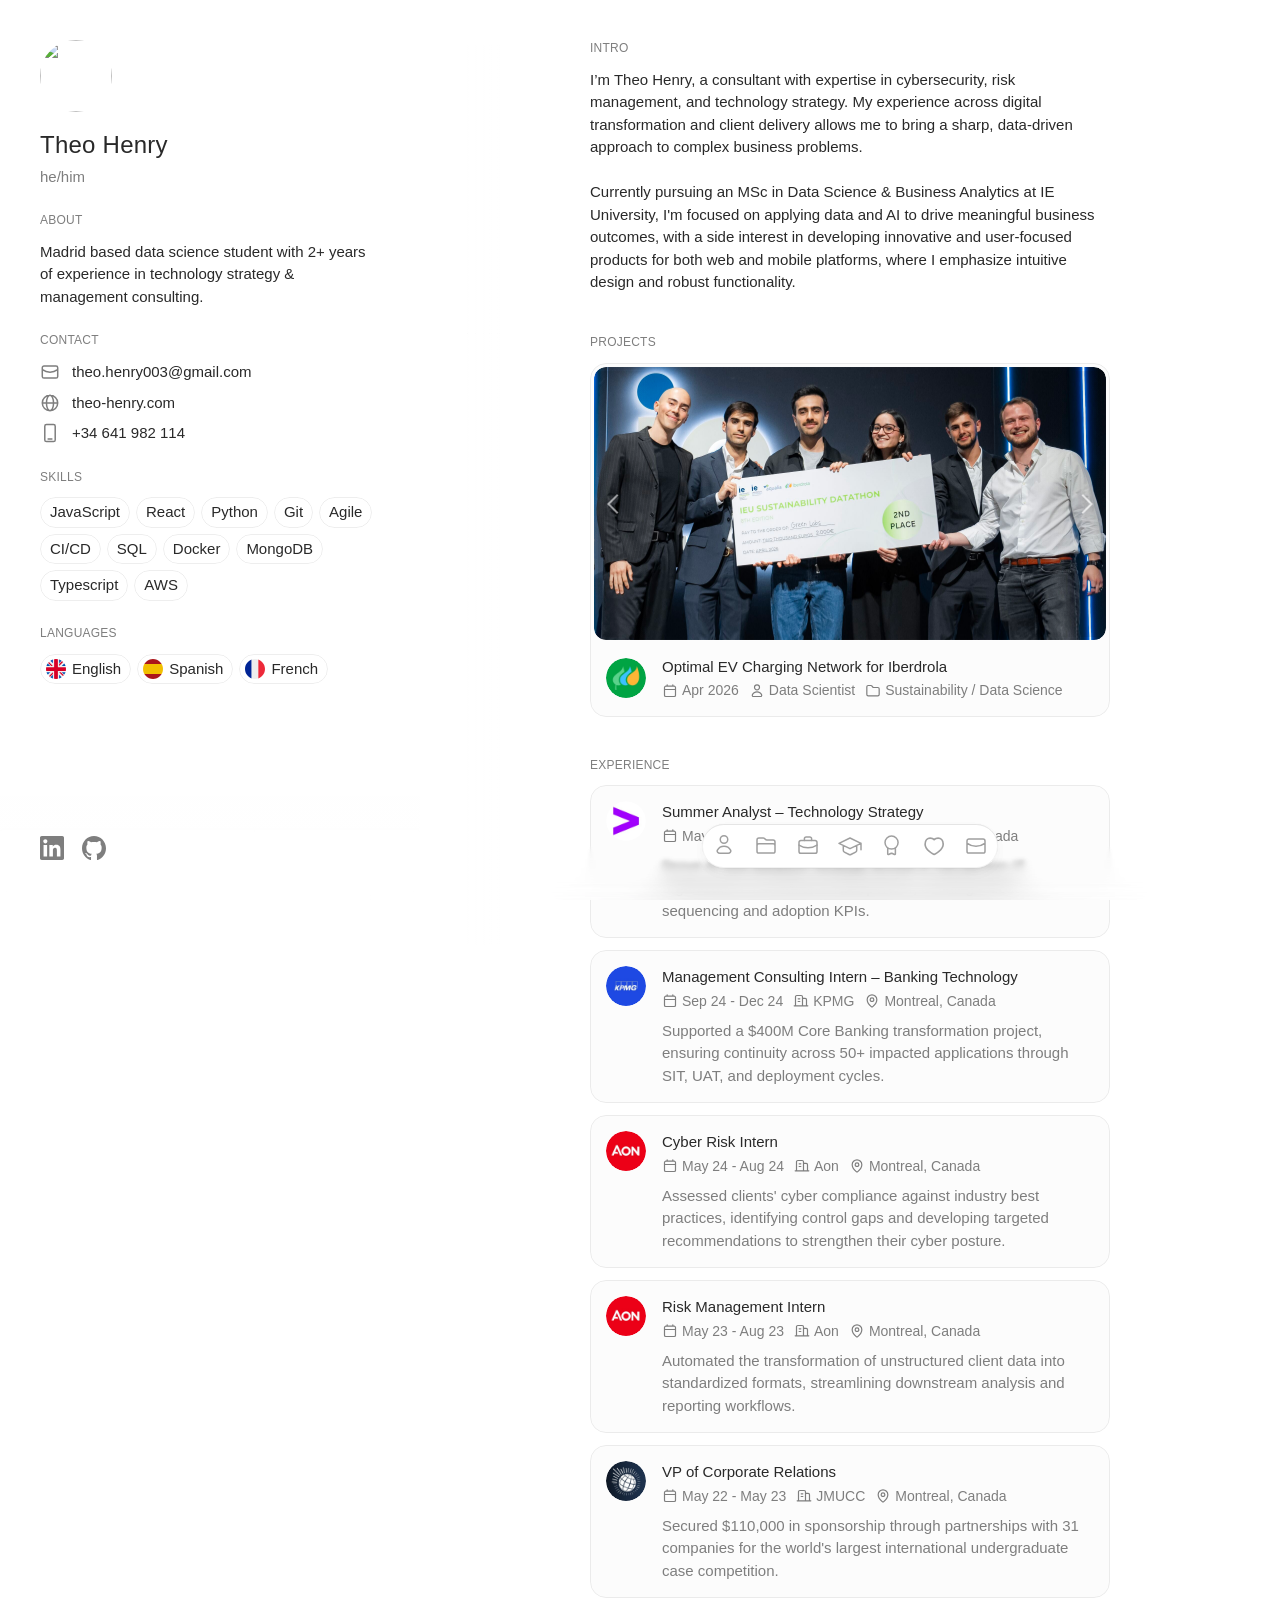
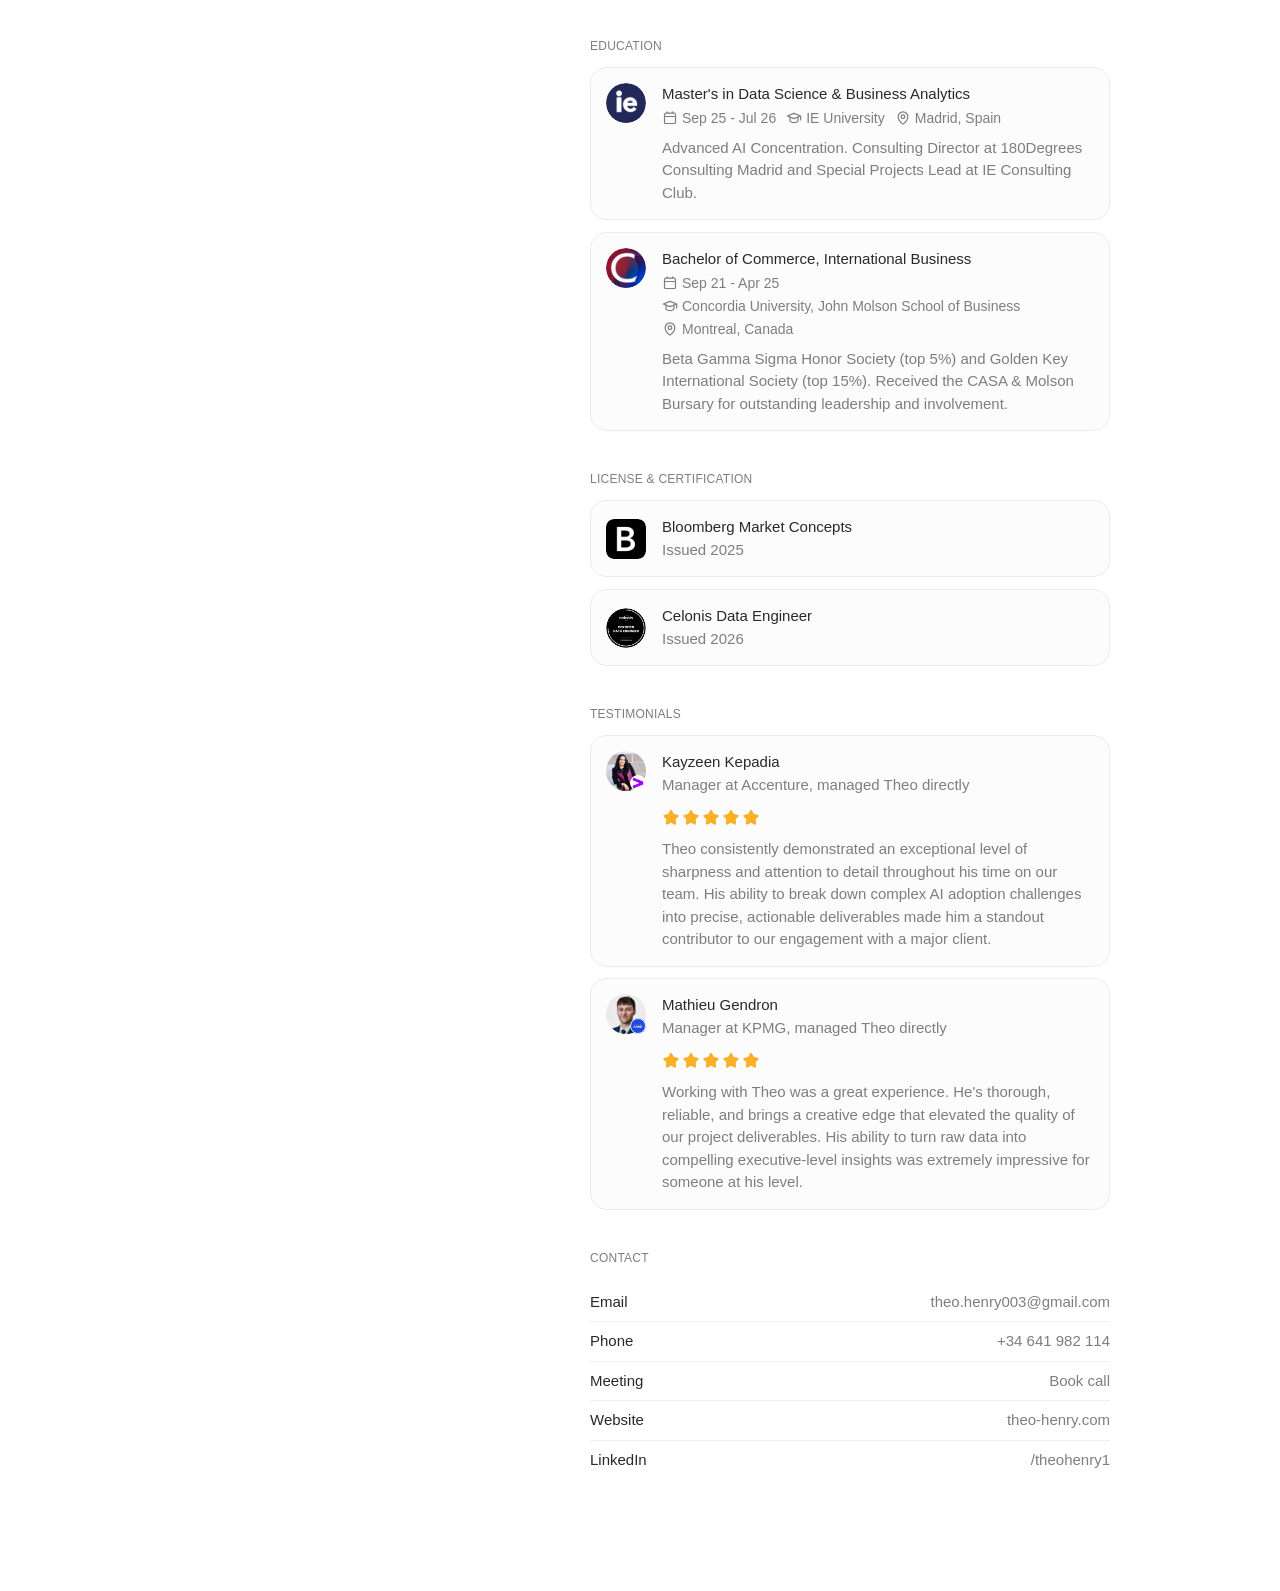
==== commit a5a10148: "Update Framer export Co-Authored-By: Claude Opus 4.7 <noreply@anthropic.com>" ====
--- a/agreeable-reservation-488504.framer.app_tostatic/index.html
+++ b/agreeable-reservation-488504.framer.app_tostatic/index.html
@@ -26,12 +26,12 @@
 		}
 	</style>
 	<meta name="generator" content="Framer ca8ceca">
-	<title>Resumx</title>
+	<title>Theo Henry</title>
     <meta name="description" content="Resumx is a one-page resume template for Framer, designed for professionals. It's customizable, flexible, and easy to style, allowing skills, experience, and achievements to be showcased in a visually stunning and organized way.">
     <meta name="framer-search-index" content="https://framerusercontent.com/sites/1RtVoZn0dgDJeZrIq6ynQL/searchIndex-yM2pUso9A9eP.json">
     <meta name="framer-html-plugin" content="disable">
-    <link href="../favicon.svg" rel="icon" type="image/svg+xml" media="(prefers-color-scheme: light)">
-    <link href="../favicon.svg" rel="icon" type="image/svg+xml" media="(prefers-color-scheme: dark)">
+    <link href="/favicon.svg" rel="icon" type="image/svg+xml" media="(prefers-color-scheme: light)">
+    <link href="/favicon.svg" rel="icon" type="image/svg+xml" media="(prefers-color-scheme: dark)">
     <!-- Open Graph / Facebook -->
     <meta property="og:type" content="website">
     <meta property="og:title" content="Resumx">
@@ -98,7 +98,7 @@
     
     <!-- End of bodyStart -->
 	
-	<div id="main" data-framer-hydrate-v2="{&quot;routeId&quot;:&quot;kTzMy41RK&quot;,&quot;localeId&quot;:&quot;default&quot;,&quot;breakpoints&quot;:[{&quot;hash&quot;:&quot;1cvdtm0&quot;,&quot;mediaQuery&quot;:&quot;(min-width: 1200px)&quot;},{&quot;hash&quot;:&quot;g2no5h&quot;,&quot;mediaQuery&quot;:&quot;(min-width: 540px) and (max-width: 1199.98px)&quot;},{&quot;hash&quot;:&quot;hzjdl&quot;,&quot;mediaQuery&quot;:&quot;(max-width: 539.98px)&quot;},{&quot;hash&quot;:&quot;1adqx3y&quot;,&quot;mediaQuery&quot;:&quot;(min-width: 1200px)&quot;},{&quot;hash&quot;:&quot;124qmzu&quot;,&quot;mediaQuery&quot;:&quot;(min-width: 540px) and (max-width: 1199.98px)&quot;},{&quot;hash&quot;:&quot;1ls7ic8&quot;,&quot;mediaQuery&quot;:&quot;(max-width: 539.98px)&quot;}]}" data-framer-ssr-released-at="2026-05-27T15:32:42.844Z" data-framer-page-optimized-at="2026-06-01T20:47:03.889Z" data-framer-generated-page><!--$--><style data-framer-html-style>:root body { background: var(--token-92cb2615-d652-4fd6-a9fa-26dea3ba9e33, rgb(255, 255, 255)); }</style><div class="framer-LtDyc framer-i4q68 framer-29vyg framer-HOSpg framer-NlxOb framer-rfgBJ framer-1adqx3y" data-layout-template="true" style="min-height:100vh;width:auto"><div class="framer-15y29ao" data-framer-name="Aside"><aside class="framer-xlcipq" data-framer-name="Content"><div class="framer-6skeux" data-framer-name="Avatar"><div class="framer-13g64rj-container"><div class="framer-Jp51l framer-15g4659 framer-v-15g4659" data-framer-name="Default" tabindex="0" style="height:100%;width:100%;border-bottom-left-radius:10000px;border-bottom-right-radius:10000px;border-top-left-radius:10000px;border-top-right-radius:10000px"><div style="position:absolute;border-radius:inherit;corner-shape:inherit;top:0;right:0;bottom:0;left:0" data-framer-background-image-wrapper="true"><img decoding="async" width="1024" height="1536" sizes="(min-width: 1200px) 72px, (min-width: 540px) and (max-width: 1199.98px) 72px, (max-width: 539.98px) 72px" srcset="https://framerusercontent.com/images/8s1KrAQbXlnomrND0bpTyPgdbfo.jpg?scale-down-to=1024&amp;width=1024&amp;height=1536 682w,https://framerusercontent.com/images/8s1KrAQbXlnomrND0bpTyPgdbfo.jpg?width=1024&amp;height=1536 1024w" src="https://framerusercontent.com/images/8s1KrAQbXlnomrND0bpTyPgdbfo.jpg?width=1024&amp;height=1536" alt style="display:block;width:100%;height:100%;border-radius:inherit;corner-shape:inherit;object-position:61.2% 14.3%;object-fit:cover"></div></div></div><div class="framer-mqx0mi"><div class="framer-16gsjjr"><div class="framer-59bcq" data-framer-component-type="RichTextContainer" style="transform:none"><h1 class="framer-text framer-styles-preset-1dco1x" data-styles-preset="YddhEPsbg" dir="auto">Theo Henry</h1></div><div class="framer-ye8y5f-container"><div class="framer-59nUe framer-1yj9emo framer-v-1yj9emo" data-framer-name="Start" data-highlight="true" style="mask:url('https://framerusercontent.com/images/hxlv6ghDGJi7x5RjjyITyC3eBQw.svg') alpha no-repeat center / contain add;-webkit-mask:url('https://framerusercontent.com/images/hxlv6ghDGJi7x5RjjyITyC3eBQw.svg') alpha no-repeat center / contain add;height:100%;width:100%"><div class="framer-lww0d1" data-framer-name="Background" style="background-color:rgb(46, 144, 250);box-shadow:inset 0px 0.6021873017743928px 0.6021873017743928px -1.25px rgba(255, 255, 255, 0.17997), inset 0px 2.288533303243457px 2.288533303243457px -2.5px rgba(255, 255, 255, 0.15889), inset 0px 10px 10px -3.75px rgba(255, 255, 255, 0.0625)"></div><div data-framer-component-type="SVG" data-framer-name="Check" parentsize="0" _constraints="[object Object]" rotation="0" shadows class="framer-5xv0uj" aria-hidden="true" style="background-color:rgba(0, 0, 0, 0);image-rendering:pixelated;flex-shrink:0;background-size:100% 100%;background-image:url('data:image/svg+xml,<svg xmlns=%22http://www.w3.org/2000/svg%22 xmlns:xlink=%22http://www.w3.org/1999/xlink%22 viewBox=%220 0 20 21%22><path d=%22M 5.454 11.969 L 7.618 14.161 C 7.981 14.517 8.554 14.517 8.927 14.161 L 14.309 8.737 C 14.663 8.381 14.663 7.806 14.309 7.45 L 14.245 7.386 C 13.89 7.03 13.309 7.03 12.954 7.386 L 8.272 12.097 L 6.809 10.618 C 6.454 10.262 5.872 10.262 5.518 10.618 L 5.454 10.682 C 5.1 11.038 5.1 11.613 5.454 11.969 Z%22 fill=%22rgb(255,255,255)%22></path></svg>')"></div><div class="framer-yzp7mw" data-framer-name="Shimmer"><div style="position:absolute;border-radius:inherit;corner-shape:inherit;top:0;right:0;bottom:0;left:0" data-framer-background-image-wrapper="true"><img decoding="async" width="29" height="40" src="https://framerusercontent.com/images/ZXMljimgCuVqYKUkbTmP0FcmQkI.png" alt style="display:block;width:100%;height:100%;border-radius:inherit;corner-shape:inherit;object-position:center;object-fit:cover"></div></div></div></div></div><div class="framer-yywtga" data-framer-component-type="RichTextContainer" style="transform:none"><p class="framer-text framer-styles-preset-p0spns" data-styles-preset="Ptmn4KDNV" style="--framer-text-color:var(--token-4ed8c69a-230d-4c07-af1f-2e5cbb244f43, rgb(126, 126, 126))">he/him</p></div></div></div><div class="framer-jt669w" data-framer-name="About"><div class="framer-1w7twt1" data-framer-name="About" data-framer-component-type="RichTextContainer" style="transform:none"><p class="framer-text framer-styles-preset-rndqlk" data-styles-preset="QnLc7NmFS" style="--framer-text-color:var(--token-4ed8c69a-230d-4c07-af1f-2e5cbb244f43, rgb(126, 126, 126))">About</p></div><div class="framer-1lkenko" data-framer-name="Brooklyn based full-stack software engineer with 7+ years of experience in building web and mobile apps." data-framer-component-type="RichTextContainer" style="transform:none"><p class="framer-text framer-styles-preset-p0spns" data-styles-preset="Ptmn4KDNV" dir="auto" style="--framer-text-color:var(--token-c688907e-c440-4ba5-8234-4183c55006d7, rgb(41, 41, 41))">Madrid based data science student with 2+ years of experience in technology strategy &amp; management consulting.</p></div></div><div class="framer-yr5q9e" data-framer-name="Contact"><div class="framer-gx3uxl" data-framer-name="About" data-framer-component-type="RichTextContainer" style="transform:none"><p class="framer-text framer-styles-preset-rndqlk" data-styles-preset="QnLc7NmFS" style="--framer-text-color:var(--token-4ed8c69a-230d-4c07-af1f-2e5cbb244f43, rgb(126, 126, 126))">Contact</p></div><div class="framer-d21vx0"><div class="framer-7bcod8" data-framer-cursor="1bhlxyr" data-framer-name="Email"><div class="framer-5osfn7-container"><div class="ssr-variant hidden-1ls7ic8"><div class="framer-JfHyR framer-zn3066 framer-v-zn3066" data-framer-name="Mail" tabindex="0" style="height:100%;width:100%"><div data-framer-component-type="SVG" data-framer-name="Mail" parentsize="0" _constraints="[object Object]" rotation="0" shadows class="framer-n8yadg" aria-hidden="true" style="image-rendering:pixelated;flex-shrink:0;fill:black;color:black"><div class="svgContainer" style="width:100%;height:100%;aspect-ratio:inherit"><svg style="width:100%;height:100%;" viewBox="0 0 20 20"><use href="#svg1950269102_396"/></svg></div></div></div></div><div class="ssr-variant hidden-1adqx3y hidden-124qmzu"><div class="framer-JfHyR framer-zn3066 framer-v-jiomnb" data-framer-name="Phone" tabindex="0" style="height:100%;width:100%"><div data-framer-component-type="SVG" data-framer-name="Phone" parentsize="0" _constraints="[object Object]" rotation="0" shadows class="framer-dob6nk" aria-hidden="true" style="image-rendering:pixelated;flex-shrink:0;fill:black;color:black"><div class="svgContainer" style="width:100%;height:100%;aspect-ratio:inherit"><svg style="width:100%;height:100%;" viewBox="0 0 20 20"><use href="#svg-935513823_345"/></svg></div></div></div></div></div><div class="framer-v4n3sq" data-framer-name="Brooklyn based full-stack software engineer with 7+ years of experience in building web and mobile apps." data-framer-component-type="RichTextContainer" style="transform:none"><p class="framer-text framer-styles-preset-p0spns" data-styles-preset="Ptmn4KDNV" dir="auto" style="--framer-text-color:var(--token-c688907e-c440-4ba5-8234-4183c55006d7, rgb(41, 41, 41))"><!--$--><a class="framer-text framer-styles-preset-1ik7i4n" data-styles-preset="gBsUf_Wsk" href="mailto:theo.henry003@gmail.com" target="_blank" rel="noopener">theo.henry003@gmail.com</a><!--/$--></p></div></div><div class="framer-a5el94" data-framer-cursor="1bhlxyr" data-framer-name="Email"><div class="framer-40t24e-container"><div class="framer-JfHyR framer-zn3066 framer-v-1d06vrx" data-framer-name="Web" tabindex="0" style="height:100%;width:100%"><div data-framer-component-type="SVG" data-framer-name="Web" parentsize="0" _constraints="[object Object]" rotation="0" shadows class="framer-okbbel" aria-hidden="true" style="image-rendering:pixelated;flex-shrink:0;fill:black;color:black"><div class="svgContainer" style="width:100%;height:100%;aspect-ratio:inherit"><svg style="width:100%;height:100%;" viewBox="0 0 20 20"><use href="#svg-1776169769_383"/></svg></div></div></div></div><div class="framer-n3957r" data-framer-name="Brooklyn based full-stack software engineer with 7+ years of experience in building web and mobile apps." data-framer-component-type="RichTextContainer" style="transform:none"><p class="framer-text framer-styles-preset-p0spns" data-styles-preset="Ptmn4KDNV" dir="auto"><!--$--><a class="framer-text framer-styles-preset-1ik7i4n" data-styles-preset="gBsUf_Wsk" href="./">theo-henry.com</a><!--/$--></p></div></div><div class="framer-e66m1w" data-framer-cursor="1bhlxyr" data-framer-name="Email"><div class="framer-11hkgux-container"><div class="framer-JfHyR framer-zn3066 framer-v-jiomnb" data-framer-name="Phone" tabindex="0" style="height:100%;width:100%"><div data-framer-component-type="SVG" data-framer-name="Phone" parentsize="0" _constraints="[object Object]" rotation="0" shadows class="framer-dob6nk" aria-hidden="true" style="image-rendering:pixelated;flex-shrink:0;fill:black;color:black"><div class="svgContainer" style="width:100%;height:100%;aspect-ratio:inherit"><svg style="width:100%;height:100%;" viewBox="0 0 20 20"><use href="#svg-935513823_345"/></svg></div></div></div></div><div class="framer-1bqp17" data-framer-name="Brooklyn based full-stack software engineer with 7+ years of experience in building web and mobile apps." data-framer-component-type="RichTextContainer" style="transform:none"><p class="framer-text framer-styles-preset-p0spns" data-styles-preset="Ptmn4KDNV" dir="auto"><!--$--><a class="framer-text framer-styles-preset-1ik7i4n" data-styles-preset="gBsUf_Wsk" href="tel:+4733378901" target="_blank" rel="noopener">+34 641 982 114</a><!--/$--></p></div></div></div></div><div class="framer-1ueo5oy" data-framer-name="Skills"><div class="framer-1gbuegv" data-framer-name="About" data-framer-component-type="RichTextContainer" style="transform:none"><p class="framer-text framer-styles-preset-rndqlk" data-styles-preset="QnLc7NmFS" style="--framer-text-color:var(--token-4ed8c69a-230d-4c07-af1f-2e5cbb244f43, rgb(126, 126, 126))">Skills</p></div><div class="framer-123m2db"><div class="framer-1biafl0-container"><div class="framer-yNOXt framer-29vyg framer-nrthmz framer-v-nrthmz" data-border="true" data-framer-name="Default" tabindex="0" style="--border-bottom-width:1px;--border-color:var(--token-9252e40a-3893-4efc-a995-d28f9e77028c, rgba(18, 18, 18, 0.07));--border-left-width:1px;--border-right-width:1px;--border-style:solid;--border-top-width:1px;border-bottom-left-radius:999px;border-bottom-right-radius:999px;border-top-left-radius:999px;border-top-right-radius:999px"><div class="framer-4gz1gp" data-framer-name="Text" data-framer-component-type="RichTextContainer" style="--extracted-r6o4lv:var(--token-c688907e-c440-4ba5-8234-4183c55006d7, rgb(41, 41, 41));--framer-paragraph-spacing:0px;transform:none"><p class="framer-text framer-styles-preset-p0spns" data-styles-preset="Ptmn4KDNV" style="--framer-text-color:var(--extracted-r6o4lv, var(--token-c688907e-c440-4ba5-8234-4183c55006d7, rgb(41, 41, 41)))">JavaScript</p></div></div></div><div class="framer-hw9yzv-container"><div class="framer-yNOXt framer-29vyg framer-nrthmz framer-v-nrthmz" data-border="true" data-framer-name="Default" tabindex="0" style="--border-bottom-width:1px;--border-color:var(--token-9252e40a-3893-4efc-a995-d28f9e77028c, rgba(18, 18, 18, 0.07));--border-left-width:1px;--border-right-width:1px;--border-style:solid;--border-top-width:1px;border-bottom-left-radius:999px;border-bottom-right-radius:999px;border-top-left-radius:999px;border-top-right-radius:999px"><div class="framer-4gz1gp" data-framer-name="Text" data-framer-component-type="RichTextContainer" style="--extracted-r6o4lv:var(--token-c688907e-c440-4ba5-8234-4183c55006d7, rgb(41, 41, 41));--framer-paragraph-spacing:0px;transform:none"><p class="framer-text framer-styles-preset-p0spns" data-styles-preset="Ptmn4KDNV" style="--framer-text-color:var(--extracted-r6o4lv, var(--token-c688907e-c440-4ba5-8234-4183c55006d7, rgb(41, 41, 41)))">React</p></div></div></div><div class="framer-lpieux-container"><div class="framer-yNOXt framer-29vyg framer-nrthmz framer-v-nrthmz" data-border="true" data-framer-name="Default" tabindex="0" style="--border-bottom-width:1px;--border-color:var(--token-9252e40a-3893-4efc-a995-d28f9e77028c, rgba(18, 18, 18, 0.07));--border-left-width:1px;--border-right-width:1px;--border-style:solid;--border-top-width:1px;border-bottom-left-radius:999px;border-bottom-right-radius:999px;border-top-left-radius:999px;border-top-right-radius:999px"><div class="framer-4gz1gp" data-framer-name="Text" data-framer-component-type="RichTextContainer" style="--extracted-r6o4lv:var(--token-c688907e-c440-4ba5-8234-4183c55006d7, rgb(41, 41, 41));--framer-paragraph-spacing:0px;transform:none"><p class="framer-text framer-styles-preset-p0spns" data-styles-preset="Ptmn4KDNV" style="--framer-text-color:var(--extracted-r6o4lv, var(--token-c688907e-c440-4ba5-8234-4183c55006d7, rgb(41, 41, 41)))">Python</p></div></div></div><div class="framer-108dtvk-container"><div class="framer-yNOXt framer-29vyg framer-nrthmz framer-v-nrthmz" data-border="true" data-framer-name="Default" tabindex="0" style="--border-bottom-width:1px;--border-color:var(--token-9252e40a-3893-4efc-a995-d28f9e77028c, rgba(18, 18, 18, 0.07));--border-left-width:1px;--border-right-width:1px;--border-style:solid;--border-top-width:1px;border-bottom-left-radius:999px;border-bottom-right-radius:999px;border-top-left-radius:999px;border-top-right-radius:999px"><div class="framer-4gz1gp" data-framer-name="Text" data-framer-component-type="RichTextContainer" style="--extracted-r6o4lv:var(--token-c688907e-c440-4ba5-8234-4183c55006d7, rgb(41, 41, 41));--framer-paragraph-spacing:0px;transform:none"><p class="framer-text framer-styles-preset-p0spns" data-styles-preset="Ptmn4KDNV" style="--framer-text-color:var(--extracted-r6o4lv, var(--token-c688907e-c440-4ba5-8234-4183c55006d7, rgb(41, 41, 41)))">Git</p></div></div></div><div class="framer-1urw5hx-container"><div class="framer-yNOXt framer-29vyg framer-nrthmz framer-v-nrthmz" data-border="true" data-framer-name="Default" tabindex="0" style="--border-bottom-width:1px;--border-color:var(--token-9252e40a-3893-4efc-a995-d28f9e77028c, rgba(18, 18, 18, 0.07));--border-left-width:1px;--border-right-width:1px;--border-style:solid;--border-top-width:1px;border-bottom-left-radius:999px;border-bottom-right-radius:999px;border-top-left-radius:999px;border-top-right-radius:999px"><div class="framer-4gz1gp" data-framer-name="Text" data-framer-component-type="RichTextContainer" style="--extracted-r6o4lv:var(--token-c688907e-c440-4ba5-8234-4183c55006d7, rgb(41, 41, 41));--framer-paragraph-spacing:0px;transform:none"><p class="framer-text framer-styles-preset-p0spns" data-styles-preset="Ptmn4KDNV" style="--framer-text-color:var(--extracted-r6o4lv, var(--token-c688907e-c440-4ba5-8234-4183c55006d7, rgb(41, 41, 41)))">Agile</p></div></div></div><div class="framer-zqw4uu-container"><div class="framer-yNOXt framer-29vyg framer-nrthmz framer-v-nrthmz" data-border="true" data-framer-name="Default" tabindex="0" style="--border-bottom-width:1px;--border-color:var(--token-9252e40a-3893-4efc-a995-d28f9e77028c, rgba(18, 18, 18, 0.07));--border-left-width:1px;--border-right-width:1px;--border-style:solid;--border-top-width:1px;border-bottom-left-radius:999px;border-bottom-right-radius:999px;border-top-left-radius:999px;border-top-right-radius:999px"><div class="framer-4gz1gp" data-framer-name="Text" data-framer-component-type="RichTextContainer" style="--extracted-r6o4lv:var(--token-c688907e-c440-4ba5-8234-4183c55006d7, rgb(41, 41, 41));--framer-paragraph-spacing:0px;transform:none"><p class="framer-text framer-styles-preset-p0spns" data-styles-preset="Ptmn4KDNV" style="--framer-text-color:var(--extracted-r6o4lv, var(--token-c688907e-c440-4ba5-8234-4183c55006d7, rgb(41, 41, 41)))">CI/CD</p></div></div></div><div class="framer-ha8ruy-container"><div class="framer-yNOXt framer-29vyg framer-nrthmz framer-v-nrthmz" data-border="true" data-framer-name="Default" tabindex="0" style="--border-bottom-width:1px;--border-color:var(--token-9252e40a-3893-4efc-a995-d28f9e77028c, rgba(18, 18, 18, 0.07));--border-left-width:1px;--border-right-width:1px;--border-style:solid;--border-top-width:1px;border-bottom-left-radius:999px;border-bottom-right-radius:999px;border-top-left-radius:999px;border-top-right-radius:999px"><div class="framer-4gz1gp" data-framer-name="Text" data-framer-component-type="RichTextContainer" style="--extracted-r6o4lv:var(--token-c688907e-c440-4ba5-8234-4183c55006d7, rgb(41, 41, 41));--framer-paragraph-spacing:0px;transform:none"><p class="framer-text framer-styles-preset-p0spns" data-styles-preset="Ptmn4KDNV" style="--framer-text-color:var(--extracted-r6o4lv, var(--token-c688907e-c440-4ba5-8234-4183c55006d7, rgb(41, 41, 41)))">SQL</p></div></div></div><div class="framer-1cu6zl2-container"><div class="framer-yNOXt framer-29vyg framer-nrthmz framer-v-nrthmz" data-border="true" data-framer-name="Default" tabindex="0" style="--border-bottom-width:1px;--border-color:var(--token-9252e40a-3893-4efc-a995-d28f9e77028c, rgba(18, 18, 18, 0.07));--border-left-width:1px;--border-right-width:1px;--border-style:solid;--border-top-width:1px;border-bottom-left-radius:999px;border-bottom-right-radius:999px;border-top-left-radius:999px;border-top-right-radius:999px"><div class="framer-4gz1gp" data-framer-name="Text" data-framer-component-type="RichTextContainer" style="--extracted-r6o4lv:var(--token-c688907e-c440-4ba5-8234-4183c55006d7, rgb(41, 41, 41));--framer-paragraph-spacing:0px;transform:none"><p class="framer-text framer-styles-preset-p0spns" data-styles-preset="Ptmn4KDNV" style="--framer-text-color:var(--extracted-r6o4lv, var(--token-c688907e-c440-4ba5-8234-4183c55006d7, rgb(41, 41, 41)))">Docker</p></div></div></div><div class="framer-5eraze-container"><div class="framer-yNOXt framer-29vyg framer-nrthmz framer-v-nrthmz" data-border="true" data-framer-name="Default" tabindex="0" style="--border-bottom-width:1px;--border-color:var(--token-9252e40a-3893-4efc-a995-d28f9e77028c, rgba(18, 18, 18, 0.07));--border-left-width:1px;--border-right-width:1px;--border-style:solid;--border-top-width:1px;border-bottom-left-radius:999px;border-bottom-right-radius:999px;border-top-left-radius:999px;border-top-right-radius:999px"><div class="framer-4gz1gp" data-framer-name="Text" data-framer-component-type="RichTextContainer" style="--extracted-r6o4lv:var(--token-c688907e-c440-4ba5-8234-4183c55006d7, rgb(41, 41, 41));--framer-paragraph-spacing:0px;transform:none"><p class="framer-text framer-styles-preset-p0spns" data-styles-preset="Ptmn4KDNV" style="--framer-text-color:var(--extracted-r6o4lv, var(--token-c688907e-c440-4ba5-8234-4183c55006d7, rgb(41, 41, 41)))">MongoDB</p></div></div></div><div class="framer-4m2l4x-container"><div class="framer-yNOXt framer-29vyg framer-nrthmz framer-v-nrthmz" data-border="true" data-framer-name="Default" tabindex="0" style="--border-bottom-width:1px;--border-color:var(--token-9252e40a-3893-4efc-a995-d28f9e77028c, rgba(18, 18, 18, 0.07));--border-left-width:1px;--border-right-width:1px;--border-style:solid;--border-top-width:1px;border-bottom-left-radius:999px;border-bottom-right-radius:999px;border-top-left-radius:999px;border-top-right-radius:999px"><div class="framer-4gz1gp" data-framer-name="Text" data-framer-component-type="RichTextContainer" style="--extracted-r6o4lv:var(--token-c688907e-c440-4ba5-8234-4183c55006d7, rgb(41, 41, 41));--framer-paragraph-spacing:0px;transform:none"><p class="framer-text framer-styles-preset-p0spns" data-styles-preset="Ptmn4KDNV" style="--framer-text-color:var(--extracted-r6o4lv, var(--token-c688907e-c440-4ba5-8234-4183c55006d7, rgb(41, 41, 41)))">Typescript</p></div></div></div><div class="framer-jdlr4g-container"><div class="framer-yNOXt framer-29vyg framer-nrthmz framer-v-nrthmz" data-border="true" data-framer-name="Default" tabindex="0" style="--border-bottom-width:1px;--border-color:var(--token-9252e40a-3893-4efc-a995-d28f9e77028c, rgba(18, 18, 18, 0.07));--border-left-width:1px;--border-right-width:1px;--border-style:solid;--border-top-width:1px;border-bottom-left-radius:999px;border-bottom-right-radius:999px;border-top-left-radius:999px;border-top-right-radius:999px"><div class="framer-4gz1gp" data-framer-name="Text" data-framer-component-type="RichTextContainer" style="--extracted-r6o4lv:var(--token-c688907e-c440-4ba5-8234-4183c55006d7, rgb(41, 41, 41));--framer-paragraph-spacing:0px;transform:none"><p class="framer-text framer-styles-preset-p0spns" data-styles-preset="Ptmn4KDNV" style="--framer-text-color:var(--extracted-r6o4lv, var(--token-c688907e-c440-4ba5-8234-4183c55006d7, rgb(41, 41, 41)))">AWS</p></div></div></div></div></div><div class="framer-i6c4ph" data-framer-name="Languages"><div class="framer-bc2rqs" data-framer-name="About" data-framer-component-type="RichTextContainer" style="transform:none"><p class="framer-text framer-styles-preset-rndqlk" data-styles-preset="QnLc7NmFS" style="--framer-text-color:var(--token-4ed8c69a-230d-4c07-af1f-2e5cbb244f43, rgb(126, 126, 126))">Languages</p></div><div class="framer-1f3bqm5"><div class="framer-1yrfqgw-container"><div class="framer-yNOXt framer-29vyg framer-nrthmz framer-v-13f8vg6" data-border="true" data-framer-name="With Flag" tabindex="0" style="--border-bottom-width:1px;--border-color:var(--token-9252e40a-3893-4efc-a995-d28f9e77028c, rgba(18, 18, 18, 0.07));--border-left-width:1px;--border-right-width:1px;--border-style:solid;--border-top-width:1px;border-bottom-left-radius:999px;border-bottom-right-radius:999px;border-top-left-radius:999px;border-top-right-radius:999px"><div class="framer-4gz1gp" data-framer-name="Text" data-framer-component-type="RichTextContainer" style="--extracted-r6o4lv:var(--token-c688907e-c440-4ba5-8234-4183c55006d7, rgb(41, 41, 41));--framer-paragraph-spacing:0px;transform:none"><p class="framer-text framer-styles-preset-p0spns" data-styles-preset="Ptmn4KDNV" style="--framer-text-color:var(--extracted-r6o4lv, var(--token-c688907e-c440-4ba5-8234-4183c55006d7, rgb(41, 41, 41)))">English</p></div><div class="framer-y8yje3-container"><div class="framer-OisSO framer-s1edkq framer-v-s1edkq" data-framer-name="UK" style="height:100%;width:100%"><div data-framer-component-type="SVG" data-framer-name="UK" parentsize="0" _constraints="[object Object]" rotation="0" shadows class="framer-1nog8h0" aria-hidden="true" style="image-rendering:pixelated;flex-shrink:0;fill:rgba(0,0,0,1);color:rgba(0,0,0,1)"><div class="svgContainer" style="width:100%;height:100%;aspect-ratio:inherit"><svg style="width:100%;height:100%;" viewBox="0 0 20 20"><use href="#svg1527278344_1635"/></svg></div></div></div></div></div></div><div class="framer-4lcbsx-container" data-framer-name="Spa" name="Spa"><div name="Spa" class="framer-yNOXt framer-29vyg framer-nrthmz framer-v-13f8vg6" data-border="true" data-framer-name="With Flag" tabindex="0" style="--border-bottom-width:1px;--border-color:var(--token-9252e40a-3893-4efc-a995-d28f9e77028c, rgba(18, 18, 18, 0.07));--border-left-width:1px;--border-right-width:1px;--border-style:solid;--border-top-width:1px;border-bottom-left-radius:999px;border-bottom-right-radius:999px;border-top-left-radius:999px;border-top-right-radius:999px"><div class="framer-4gz1gp" data-framer-name="Text" data-framer-component-type="RichTextContainer" style="--extracted-r6o4lv:var(--token-c688907e-c440-4ba5-8234-4183c55006d7, rgb(41, 41, 41));--framer-paragraph-spacing:0px;transform:none"><p class="framer-text framer-styles-preset-p0spns" data-styles-preset="Ptmn4KDNV" style="--framer-text-color:var(--extracted-r6o4lv, var(--token-c688907e-c440-4ba5-8234-4183c55006d7, rgb(41, 41, 41)))">Spanish</p></div><div class="framer-y8yje3-container"><div class="framer-OisSO framer-s1edkq framer-v-2vsv2f" data-framer-name="Spain" style="height:100%;width:100%"><div data-framer-component-type="SVG" data-framer-name="SP" parentsize="0" _constraints="[object Object]" rotation="0" shadows class="framer-13h49t9" aria-hidden="true" style="image-rendering:pixelated;flex-shrink:0;fill:var(--token-2a85d29c-c383-4c04-a1d0-e3a7e17aff63, rgb(18, 18, 18)) /* {&quot;name&quot;:&quot;Icon/Active&quot;} */;color:var(--token-2a85d29c-c383-4c04-a1d0-e3a7e17aff63, rgb(18, 18, 18)) /* {&quot;name&quot;:&quot;Icon/Active&quot;} */"><div class="svgContainer" style="width:100%;height:100%;aspect-ratio:inherit"><svg style="width:100%;height:100%;" viewBox="0 0 20 20"><use href="#svg-1789591749_748"/></svg></div></div></div></div></div></div><div class="framer-10s1gy5-container"><div class="framer-yNOXt framer-29vyg framer-nrthmz framer-v-13f8vg6" data-border="true" data-framer-name="With Flag" tabindex="0" style="--border-bottom-width:1px;--border-color:var(--token-9252e40a-3893-4efc-a995-d28f9e77028c, rgba(18, 18, 18, 0.07));--border-left-width:1px;--border-right-width:1px;--border-style:solid;--border-top-width:1px;border-bottom-left-radius:999px;border-bottom-right-radius:999px;border-top-left-radius:999px;border-top-right-radius:999px"><div class="framer-4gz1gp" data-framer-name="Text" data-framer-component-type="RichTextContainer" style="--extracted-r6o4lv:var(--token-c688907e-c440-4ba5-8234-4183c55006d7, rgb(41, 41, 41));--framer-paragraph-spacing:0px;transform:none"><p class="framer-text framer-styles-preset-p0spns" data-styles-preset="Ptmn4KDNV" style="--framer-text-color:var(--extracted-r6o4lv, var(--token-c688907e-c440-4ba5-8234-4183c55006d7, rgb(41, 41, 41)))">French</p></div><div class="framer-y8yje3-container"><div class="framer-OisSO framer-s1edkq framer-v-oyrswa" data-framer-name="France" style="height:100%;width:100%"><div data-framer-component-type="SVG" data-framer-name="FR" parentsize="0" _constraints="[object Object]" rotation="0" shadows class="framer-1pdrn7h" aria-hidden="true" style="image-rendering:pixelated;flex-shrink:0;fill:rgba(0,0,0,1);color:rgba(0,0,0,1)"><div class="svgContainer" style="width:100%;height:100%;aspect-ratio:inherit"><svg style="width:100%;height:100%;" viewBox="0 0 20 20"><use href="#svg-1669351031_767"/></svg></div></div></div></div></div></div></div></div></aside><div class="framer-1k81al5 hidden-124qmzu hidden-1ls7ic8" data-framer-name="Social Icons"><div class="framer-1n6zxfn-container" data-framer-cursor="1ixmf9o"><!--$--><a class="framer-FEZ8X framer-zrczek framer-v-2s8fjy framer-rk6pcb" data-framer-name="LinkedIn" href="https://www.linkedin.com/in/theohenry1/" target="_blank" rel="noopener" tabindex="0" style="height:100%;width:100%"><div data-framer-component-type="SVG" data-framer-name="LinkedIn" parentsize="0" _constraints="[object Object]" rotation="0" shadows class="framer-1u6dqub" aria-hidden="true" style="image-rendering:pixelated;flex-shrink:0"><div class="svgContainer" style="width:100%;height:100%;aspect-ratio:inherit"><svg style="width:100%;height:100%;"><use href="#svg10432019027"/></svg></div></div></a><!--/$--></div><div class="framer-19g1q98-container" data-framer-cursor="1ixmf9o"><!--$--><a class="framer-FEZ8X framer-zrczek framer-v-1xctz28 framer-rk6pcb" data-framer-name="GitHub" href="https://github.com/theo-henry" target="_blank" rel="noopener" tabindex="0" style="height:100%;width:100%"><div data-framer-component-type="SVG" data-framer-name="GitHub" parentsize="0" _constraints="[object Object]" rotation="0" shadows class="framer-6iw4yx" aria-hidden="true" style="image-rendering:pixelated;flex-shrink:0"><div class="svgContainer" style="width:100%;height:100%;aspect-ratio:inherit"><svg style="width:100%;height:100%;"><use href="#svg12750692753"/></svg></div></div></a><!--/$--></div><div class="framer-1s72uxs-container"><!--$--><div style="position:absolute;inset:0;overflow:hidden"><div style="opacity:1;position:absolute;inset:0;z-index:1;mask-image:linear-gradient(to bottom, rgba(0, 0, 0, 0) 0%, rgba(0, 0, 0, 1) 12.5%, rgba(0, 0, 0, 1) 25%, rgba(0, 0, 0, 0) 37.5%);-webkit-mask-image:linear-gradient(to bottom, rgba(0, 0, 0, 0) 0%, rgba(0, 0, 0, 1) 12.5%, rgba(0, 0, 0, 1) 25%, rgba(0, 0, 0, 0) 37.5%);border-radius:0px;pointer-events:none;backdrop-filter:blur(0.25px)"></div><div style="opacity:1;position:absolute;inset:0;z-index:2;mask-image:linear-gradient(to bottom, rgba(0, 0, 0, 0) 12.5%, rgba(0, 0, 0, 1) 25%, rgba(0, 0, 0, 1) 37.5%, rgba(0, 0, 0, 0) 50%);-webkit-mask-image:linear-gradient(to bottom, rgba(0, 0, 0, 0) 12.5%, rgba(0, 0, 0, 1) 25%, rgba(0, 0, 0, 1) 37.5%, rgba(0, 0, 0, 0) 50%);border-radius:0px;pointer-events:none;backdrop-filter:blur(0.5px)"></div><div style="opacity:1;position:absolute;inset:0;z-index:3;mask-image:linear-gradient(to bottom, rgba(0, 0, 0, 0) 25%, rgba(0, 0, 0, 1) 37.5%, rgba(0, 0, 0, 1) 50%, rgba(0, 0, 0, 0) 62.5%);-webkit-mask-image:linear-gradient(to bottom, rgba(0, 0, 0, 0) 25%, rgba(0, 0, 0, 1) 37.5%, rgba(0, 0, 0, 1) 50%, rgba(0, 0, 0, 0) 62.5%);border-radius:0px;pointer-events:none;backdrop-filter:blur(1px)"></div><div style="opacity:1;position:absolute;inset:0;z-index:4;mask-image:linear-gradient(to bottom, rgba(0, 0, 0, 0) 37.5%, rgba(0, 0, 0, 1) 50%, rgba(0, 0, 0, 1) 62.5%, rgba(0, 0, 0, 0) 75%);-webkit-mask-image:linear-gradient(to bottom, rgba(0, 0, 0, 0) 37.5%, rgba(0, 0, 0, 1) 50%, rgba(0, 0, 0, 1) 62.5%, rgba(0, 0, 0, 0) 75%);border-radius:0px;pointer-events:none;backdrop-filter:blur(2px)"></div><div style="opacity:1;position:absolute;inset:0;z-index:5;mask-image:linear-gradient(to bottom, rgba(0, 0, 0, 0) 50%, rgba(0, 0, 0, 1) 62.5%, rgba(0, 0, 0, 1) 75%, rgba(0, 0, 0, 0) 87.5%);-webkit-mask-image:linear-gradient(to bottom, rgba(0, 0, 0, 0) 50%, rgba(0, 0, 0, 1) 62.5%, rgba(0, 0, 0, 1) 75%, rgba(0, 0, 0, 0) 87.5%);border-radius:0px;pointer-events:none;backdrop-filter:blur(4px)"></div><div style="opacity:1;position:absolute;inset:0;z-index:6;mask-image:linear-gradient(to bottom, rgba(0, 0, 0, 0) 62.5%, rgba(0, 0, 0, 1) 75%, rgba(0, 0, 0, 1) 87.5%, rgba(0, 0, 0, 0) 100%);-webkit-mask-image:linear-gradient(to bottom, rgba(0, 0, 0, 0) 62.5%, rgba(0, 0, 0, 1) 75%, rgba(0, 0, 0, 1) 87.5%, rgba(0, 0, 0, 0) 100%);border-radius:0px;pointer-events:none;backdrop-filter:blur(8px)"></div><div style="opacity:1;position:absolute;inset:0;z-index:7;mask-image:linear-gradient(to bottom, rgba(0, 0, 0, 0) 75%, rgba(0, 0, 0, 1) 87.5%, rgba(0, 0, 0, 1) 100%);-webkit-mask-image:linear-gradient(to bottom, rgba(0, 0, 0, 0) 75%, rgba(0, 0, 0, 1) 87.5%, rgba(0, 0, 0, 1) 100%);border-radius:0px;pointer-events:none;backdrop-filter:blur(16px)"></div><div style="opacity:1;position:absolute;inset:0;z-index:8;mask-image:linear-gradient(to bottom, rgba(0, 0, 0, 0) 87.5%, rgba(0, 0, 0, 1) 100%);-webkit-mask-image:linear-gradient(to bottom, rgba(0, 0, 0, 0) 87.5%, rgba(0, 0, 0, 1) 100%);border-radius:0px;pointer-events:none;backdrop-filter:blur(32px)"></div></div><!--/$--></div></div></div><style data-framer-html-style>html body { background: var(--token-92cb2615-d652-4fd6-a9fa-26dea3ba9e33, rgb(255, 255, 255)); }</style><div data-framer-root class="framer-69Fxa framer-rfgBJ framer-HOSpg framer-29vyg framer-1cvdtm0" data-framer-cursor="1bchv67" style="min-height:100vh;width:auto;display:contents"><div class="framer-18dqk0o" data-framer-name="Navigation Container"><div class="framer-ak2mky" data-border="true" data-framer-appear-id="ak2mky" data-framer-name="Bottom Navigation" style="opacity:0.001;transform:translateY(12px)"><!--$--><a class="framer-4nn91r framer-rwjm2v" data-framer-name="Navigation/Links" id="4nn91r" href="./#intro" tabindex="0"><div class="framer-1t7u39o-container"><div class="framer-raUrN framer-npvq2o framer-v-npvq2o" data-framer-name="Intro" style="height:100%;width:100%"><div data-framer-component-type="SVG" data-framer-name="Intro" parentsize="0" _constraints="[object Object]" rotation="0" shadows class="framer-pvr5p4" aria-hidden="true" style="image-rendering:pixelated;flex-shrink:0"><div class="svgContainer" style="width:100%;height:100%;aspect-ratio:inherit"><svg style="width:100%;height:100%;"><use href="#svg10746074558"/></svg></div></div></div></div></a><!--/$--><!--$--><a class="framer-1lwut1h framer-rwjm2v" data-framer-name="Navigation/Links" id="1lwut1h" href="./#projects" tabindex="0"><div class="framer-lonyu8-container"><div class="framer-raUrN framer-npvq2o framer-v-ak1l7u" data-framer-name="Work" style="height:100%;width:100%"><div data-framer-component-type="SVG" data-framer-name="Work" parentsize="0" _constraints="[object Object]" rotation="0" shadows class="framer-1cy7fdi" aria-hidden="true" style="image-rendering:pixelated;flex-shrink:0"><div class="svgContainer" style="width:100%;height:100%;aspect-ratio:inherit"><svg style="width:100%;height:100%;"><use href="#svg12079058774"/></svg></div></div></div></div></a><!--/$--><!--$--><a class="framer-1hp4kmv framer-rwjm2v" data-framer-name="Navigation/Links" id="1hp4kmv" href="./#experience" tabindex="0"><div class="framer-18axfmh-container"><div class="framer-raUrN framer-npvq2o framer-v-1kztax9" data-framer-name="Experience" style="height:100%;width:100%"><div data-framer-component-type="SVG" data-framer-name="Experience" parentsize="0" _constraints="[object Object]" rotation="0" shadows class="framer-1v7si03" aria-hidden="true" style="image-rendering:pixelated;flex-shrink:0"><div class="svgContainer" style="width:100%;height:100%;aspect-ratio:inherit"><svg style="width:100%;height:100%;"><use href="#svg12575401673"/></svg></div></div></div></div></a><!--/$--><!--$--><a class="framer-t2vdm4 framer-rwjm2v" data-framer-name="Navigation/Links" id="t2vdm4" href="./#education" tabindex="0"><div class="framer-nspvw7-container"><div class="framer-raUrN framer-npvq2o framer-v-w2demi" data-framer-name="Education" style="height:100%;width:100%"><div data-framer-component-type="SVG" data-framer-name="Education" parentsize="0" _constraints="[object Object]" rotation="0" shadows class="framer-1hfd8fl" aria-hidden="true" style="image-rendering:pixelated;flex-shrink:0"><div class="svgContainer" style="width:100%;height:100%;aspect-ratio:inherit"><svg style="width:100%;height:100%;"><use href="#svg10686606463"/></svg></div></div></div></div></a><!--/$--><!--$--><a class="framer-7wzcmc framer-rwjm2v" data-framer-name="Navigation/Links" id="7wzcmc" href="./#certifications" tabindex="0"><div class="framer-1oe6hay-container"><div class="framer-raUrN framer-npvq2o framer-v-11s8foe" data-framer-name="Certifications" style="height:100%;width:100%"><div data-framer-component-type="SVG" data-framer-name="Certifications" parentsize="0" _constraints="[object Object]" rotation="0" shadows class="framer-149vuef" aria-hidden="true" style="image-rendering:pixelated;flex-shrink:0"><div class="svgContainer" style="width:100%;height:100%;aspect-ratio:inherit"><svg style="width:100%;height:100%;"><use href="#svg9164458734"/></svg></div></div></div></div></a><!--/$--><!--$--><a class="framer-c31ce5 framer-rwjm2v" data-framer-name="Navigation/Links" id="c31ce5" href="./#testimonials" tabindex="0"><div class="framer-1nv6pbw-container"><div class="framer-raUrN framer-npvq2o framer-v-1bdkaja" data-framer-name="Testimonials" style="height:100%;width:100%"><div data-framer-component-type="SVG" data-framer-name="Testimonials" parentsize="0" _constraints="[object Object]" rotation="0" shadows class="framer-1cftk2f" aria-hidden="true" style="image-rendering:pixelated;flex-shrink:0"><div class="svgContainer" style="width:100%;height:100%;aspect-ratio:inherit"><svg style="width:100%;height:100%;"><use href="#svg11640013338"/></svg></div></div></div></div></a><!--/$--><!--$--><a class="framer-1r6a7kr framer-rwjm2v" data-framer-name="Navigation/Links" id="1r6a7kr" href="./#contact" tabindex="0"><div class="framer-1iqj2xw-container"><div class="framer-raUrN framer-npvq2o framer-v-162fulw" data-framer-name="Contact" style="height:100%;width:100%"><div data-framer-component-type="SVG" data-framer-name="Contact" parentsize="0" _constraints="[object Object]" rotation="0" shadows class="framer-uhwx9f" aria-hidden="true" style="image-rendering:pixelated;flex-shrink:0"><div class="svgContainer" style="width:100%;height:100%;aspect-ratio:inherit"><svg style="width:100%;height:100%;"><use href="#svg9154999355"/></svg></div></div></div></div></a><!--/$--></div></div><main class="framer-5wiz4c" data-framer-name="Main Content"><div class="framer-gre1c7" data-framer-name="Intro" id="intro"><div class="framer-3luopt" data-framer-name="Title" data-framer-component-type="RichTextContainer" style="transform:none"><p class="framer-text framer-styles-preset-rndqlk" data-styles-preset="QnLc7NmFS" style="--framer-text-color:var(--token-4ed8c69a-230d-4c07-af1f-2e5cbb244f43, rgb(126, 126, 126))">Intro</p></div><div class="framer-1jup7md" data-framer-name="Text" data-framer-component-type="RichTextContainer" style="transform:none"><p class="framer-text framer-styles-preset-p0spns" data-styles-preset="Ptmn4KDNV" dir="auto">I’m Theo Henry, a consultant with expertise in cybersecurity, risk management, and technology strategy. My experience across digital transformation and client delivery allows me to bring a sharp, data-driven approach to complex business problems.<br class="framer-text"><br class="framer-text">Currently pursuing an MSc in Data Science &amp; Business Analytics at IE University, I'm focused on applying data and AI to drive meaningful business outcomes, with a side interest in developing innovative and user-focused products for both web and mobile platforms, where I emphasize intuitive design and robust functionality.</p></div></div><div class="framer-11hrkq7" data-framer-name="Projects" id="projects"><div class="framer-jwb7a8" data-framer-name="Container"><div class="framer-1jef011" data-framer-name="Title" data-framer-component-type="RichTextContainer" style="transform:none"><p class="framer-text framer-styles-preset-rndqlk" data-styles-preset="QnLc7NmFS" style="--framer-text-color:var(--token-4ed8c69a-230d-4c07-af1f-2e5cbb244f43, rgb(126, 126, 126))">Projects</p></div></div><div class="framer-1rag9ut hidden-g2no5h hidden-hzjdl" data-framer-name="Container"><div class="framer-yw7xzs-container" data-framer-appear-id="yw7xzs" style="opacity:0.001;transform:translateX(20px)"><div class="framer-Hvjf5 framer-ctvmro framer-v-ctvmro" data-framer-name="Default" style="height:100%;width:100%"><div class="framer-13nnoaa" style="transform:translateY(-50%)"><div class="framer-slfuzb"><!--$--><div class="framer-ej6gcj-container"><!--$--><a class="framer-ND56m framer-29vyg framer-NOeHn framer-ey9ao3 framer-v-ey9ao3 framer-cti620" data-project-modal="iberdrola" data-framer-name="Default" data-highlight="true" tabindex="0" style="width:100%;cursor:pointer"><div class="framer-1s54yjo" data-border="true" style="--border-bottom-width:1px;--border-color:var(--token-9252e40a-3893-4efc-a995-d28f9e77028c, rgba(18, 18, 18, 0.07));--border-left-width:1px;--border-right-width:1px;--border-style:solid;--border-top-width:1px;background-color:var(--token-52d8bac0-4b5b-48dd-8fca-6134291a7d17, rgb(252, 252, 252));border-bottom-left-radius:16px;border-bottom-right-radius:16px;border-top-left-radius:16px;border-top-right-radius:16px"><div class="framer-sz7vdh" style="border-bottom-left-radius:12px;border-bottom-right-radius:12px;border-top-left-radius:12px;border-top-right-radius:12px"><div class="framer-y5wng3" data-border="true" data-framer-name="Image" style="--border-bottom-width:1px;--border-color:rgba(255, 255, 255, 0.02);--border-left-width:1px;--border-right-width:1px;--border-style:solid;--border-top-width:1px;border-bottom-left-radius:12px;border-bottom-right-radius:12px;border-top-left-radius:12px;border-top-right-radius:12px;box-shadow:0px 4px 28px 0px rgba(0, 0, 0, 0.05000000074505806)"><div style="position:absolute;border-radius:inherit;corner-shape:inherit;top:0;right:0;bottom:0;left:0" data-framer-background-image-wrapper="true"><img decoding="async" sizes="(min-width: 1200px) max(calc(520px - 8px), calc(100vw - 8px)), (min-width: 540px) and (max-width: 1199.98px) max(calc(520px - 8px), calc(calc(min(100vw, 540px) - 48px) - 8px)), (max-width: 539.98px) calc(520px - 8px)" srcset="logos/projects/iberdrola_picture.jpeg 512w,logos/projects/iberdrola_picture.jpeg 1024w,logos/projects/iberdrola_picture.jpeg 2048w,logos/projects/iberdrola_picture.jpeg 3200w" src="logos/projects/iberdrola_picture.jpeg" alt style="display:block;width:100%;height:100%;border-radius:inherit;corner-shape:inherit;object-position:center;object-fit:cover"></div></div></div><div class="framer-kmkipq"><div class="framer-136h6zf" data-framer-name="Avatar" style="border-bottom-left-radius:32px;border-bottom-right-radius:32px;border-top-left-radius:32px;border-top-right-radius:32px"><div style="position:absolute;border-radius:inherit;corner-shape:inherit;top:0;right:0;bottom:0;left:0" data-framer-background-image-wrapper="true"><img decoding="async" sizes="(min-width: 1200px) 40px, (min-width: 540px) and (max-width: 1199.98px) 40px, (max-width: 539.98px) 40px" srcset="logos/projects/iberdrola_logo.jpeg 512w,logos/projects/iberdrola_logo.jpeg 700w" src="logos/projects/iberdrola_logo.jpeg" alt style="display:block;width:100%;height:100%;border-radius:inherit;corner-shape:inherit;object-position:center;object-fit:cover"></div></div><div class="framer-c4zz1m"><div class="framer-4swcp6" data-framer-name="Optimal EV Charging Network for Iberdrola" data-framer-component-type="RichTextContainer" style="--extracted-r6o4lv:var(--token-c688907e-c440-4ba5-8234-4183c55006d7, rgb(41, 41, 41));--framer-paragraph-spacing:0px;transform:none"><p class="framer-text framer-styles-preset-p0spns" data-styles-preset="Ptmn4KDNV" style="--framer-text-color:var(--extracted-r6o4lv, var(--token-c688907e-c440-4ba5-8234-4183c55006d7, rgb(41, 41, 41)))">Optimal EV Charging Network for Iberdrola</p></div><div class="framer-155shjf" data-framer-name="Metadata"><div class="framer-bockyg"><div class="framer-1ygvsme-container"><div class="framer-JfHyR framer-zn3066 framer-v-1lgwkdg" data-framer-name="Calendar" tabindex="0" style="height:100%;width:100%"><div data-framer-component-type="SVG" data-framer-name="Calendar" parentsize="0" _constraints="[object Object]" rotation="0" shadows class="framer-7vy7cg" aria-hidden="true" style="image-rendering:pixelated;flex-shrink:0;fill:black;color:black"><div class="svgContainer" style="width:100%;height:100%;aspect-ratio:inherit"><svg style="width:100%;height:100%;" viewBox="0 0 20 20"><use href="#svg-547853874_384"/></svg></div></div></div></div><div class="framer-15fku4n" data-framer-name="Optimal EV Charging Network for Iberdrola" data-framer-component-type="RichTextContainer" style="--extracted-r6o4lv:var(--token-4ed8c69a-230d-4c07-af1f-2e5cbb244f43, rgb(126, 126, 126));--framer-paragraph-spacing:0px;transform:none"><p class="framer-text framer-styles-preset-1vackf4" data-styles-preset="hcIEqjppE" style="--framer-text-color:var(--extracted-r6o4lv, var(--token-4ed8c69a-230d-4c07-af1f-2e5cbb244f43, rgb(126, 126, 126)))">Apr 2026</p></div></div><div class="framer-176ru0x"><div class="framer-jxge9a-container"><div class="framer-JfHyR framer-zn3066 framer-v-1ulftt3" data-framer-name="User" tabindex="0" style="height:100%;width:100%"><div data-framer-component-type="SVG" data-framer-name="User" parentsize="0" _constraints="[object Object]" rotation="0" shadows class="framer-vwljli" aria-hidden="true" style="image-rendering:pixelated;flex-shrink:0;fill:black;color:black"><div class="svgContainer" style="width:100%;height:100%;aspect-ratio:inherit"><svg style="width:100%;height:100%;" viewBox="0 0 20 20"><use href="#svg-202795689_381"/></svg></div></div></div></div><div class="framer-1gt19yn" data-framer-name="Optimal EV Charging Network for Iberdrola" data-framer-component-type="RichTextContainer" style="--extracted-r6o4lv:var(--token-4ed8c69a-230d-4c07-af1f-2e5cbb244f43, rgb(126, 126, 126));--framer-paragraph-spacing:0px;transform:none"><p class="framer-text framer-styles-preset-1vackf4" data-styles-preset="hcIEqjppE" style="--framer-text-color:var(--extracted-r6o4lv, var(--token-4ed8c69a-230d-4c07-af1f-2e5cbb244f43, rgb(126, 126, 126)))">Data Scientist</p></div></div><div class="framer-71twqr"><div class="framer-1o35vx5-container"><div class="framer-JfHyR framer-zn3066 framer-v-1iohkok" data-framer-name="Folder" tabindex="0" style="height:100%;width:100%"><div data-framer-component-type="SVG" data-framer-name="Folder" parentsize="0" _constraints="[object Object]" rotation="0" shadows class="framer-11ekb0b" aria-hidden="true" style="image-rendering:pixelated;flex-shrink:0;fill:black;color:black"><div class="svgContainer" style="width:100%;height:100%;aspect-ratio:inherit"><svg style="width:100%;height:100%;" viewBox="0 0 20 20"><use href="#svg-217182276_405"/></svg></div></div></div></div><div class="framer-1qne19a" data-framer-name="Optimal EV Charging Network for Iberdrola" data-framer-component-type="RichTextContainer" style="--extracted-r6o4lv:var(--token-4ed8c69a-230d-4c07-af1f-2e5cbb244f43, rgb(126, 126, 126));--framer-paragraph-spacing:0px;transform:none"><p class="framer-text framer-styles-preset-1vackf4" data-styles-preset="hcIEqjppE" style="--framer-text-color:var(--extracted-r6o4lv, var(--token-4ed8c69a-230d-4c07-af1f-2e5cbb244f43, rgb(126, 126, 126)))">Sustainability / Data Science</p></div></div></div></div></div></div></a><!--/$--></div><!--/$--></div><div class="framer-slfuzb"><!--$--><div class="framer-ej6gcj-container"><!--$--><a class="framer-ND56m framer-29vyg framer-NOeHn framer-ey9ao3 framer-v-ey9ao3 framer-cti620" data-project-modal="weather" data-framer-name="Default" data-highlight="true" tabindex="0" style="width:100%;cursor:pointer"><div class="framer-1s54yjo" data-border="true" style="--border-bottom-width:1px;--border-color:var(--token-9252e40a-3893-4efc-a995-d28f9e77028c, rgba(18, 18, 18, 0.07));--border-left-width:1px;--border-right-width:1px;--border-style:solid;--border-top-width:1px;background-color:var(--token-52d8bac0-4b5b-48dd-8fca-6134291a7d17, rgb(252, 252, 252));border-bottom-left-radius:16px;border-bottom-right-radius:16px;border-top-left-radius:16px;border-top-right-radius:16px"><div class="framer-sz7vdh" style="border-bottom-left-radius:12px;border-bottom-right-radius:12px;border-top-left-radius:12px;border-top-right-radius:12px"><div class="framer-y5wng3" data-border="true" data-framer-name="Image" style="--border-bottom-width:1px;--border-color:rgba(255, 255, 255, 0.02);--border-left-width:1px;--border-right-width:1px;--border-style:solid;--border-top-width:1px;border-bottom-left-radius:12px;border-bottom-right-radius:12px;border-top-left-radius:12px;border-top-right-radius:12px;box-shadow:0px 4px 28px 0px rgba(0, 0, 0, 0.05000000074505806)"><div style="position:absolute;border-radius:inherit;corner-shape:inherit;top:0;right:0;bottom:0;left:0" data-framer-background-image-wrapper="true"><img decoding="async" sizes="(min-width: 1200px) max(calc(520px - 8px), calc(100vw - 8px)), (min-width: 540px) and (max-width: 1199.98px) max(calc(520px - 8px), calc(calc(min(100vw, 540px) - 48px) - 8px)), (max-width: 539.98px) calc(520px - 8px)" srcset="logos/projects/hackathon_picture.jpeg 512w,logos/projects/hackathon_picture.jpeg 1024w,logos/projects/hackathon_picture.jpeg 2048w,logos/projects/hackathon_picture.jpeg 3200w" src="logos/projects/hackathon_picture.jpeg" alt style="display:block;width:100%;height:100%;border-radius:inherit;corner-shape:inherit;object-position:center;object-fit:cover"></div></div></div><div class="framer-kmkipq"><div class="framer-136h6zf" data-framer-name="Avatar" style="border-bottom-left-radius:32px;border-bottom-right-radius:32px;border-top-left-radius:32px;border-top-right-radius:32px"><div style="position:absolute;border-radius:inherit;corner-shape:inherit;top:0;right:0;bottom:0;left:0" data-framer-background-image-wrapper="true"><img decoding="async" sizes="(min-width: 1200px) 40px, (min-width: 540px) and (max-width: 1199.98px) 40px, (max-width: 539.98px) 40px" srcset="logos/projects/google_logo.jpeg 512w,logos/projects/google_logo.jpeg 700w" src="logos/projects/google_logo.jpeg" alt style="display:block;width:100%;height:100%;border-radius:inherit;corner-shape:inherit;object-position:center;object-fit:cover"></div></div><div class="framer-c4zz1m"><div class="framer-4swcp6" data-framer-name="Interactive Data Dashboard" data-framer-component-type="RichTextContainer" style="--extracted-r6o4lv:var(--token-c688907e-c440-4ba5-8234-4183c55006d7, rgb(41, 41, 41));--framer-paragraph-spacing:0px;transform:none"><p class="framer-text framer-styles-preset-p0spns" data-styles-preset="Ptmn4KDNV" style="--framer-text-color:var(--extracted-r6o4lv, var(--token-c688907e-c440-4ba5-8234-4183c55006d7, rgb(41, 41, 41)))">Weather Scheduler &ndash; Google Tech Roulette Hackathon</p></div><div class="framer-155shjf" data-framer-name="Metadata"><div class="framer-bockyg"><div class="framer-1ygvsme-container"><div class="framer-JfHyR framer-zn3066 framer-v-1lgwkdg" data-framer-name="Calendar" tabindex="0" style="height:100%;width:100%"><div data-framer-component-type="SVG" data-framer-name="Calendar" parentsize="0" _constraints="[object Object]" rotation="0" shadows class="framer-7vy7cg" aria-hidden="true" style="image-rendering:pixelated;flex-shrink:0;fill:black;color:black"><div class="svgContainer" style="width:100%;height:100%;aspect-ratio:inherit"><svg style="width:100%;height:100%;" viewBox="0 0 20 20"><use href="#svg-547853874_384"/></svg></div></div></div></div><div class="framer-15fku4n" data-framer-name="Interactive Data Dashboard" data-framer-component-type="RichTextContainer" style="--extracted-r6o4lv:var(--token-4ed8c69a-230d-4c07-af1f-2e5cbb244f43, rgb(126, 126, 126));--framer-paragraph-spacing:0px;transform:none"><p class="framer-text framer-styles-preset-1vackf4" data-styles-preset="hcIEqjppE" style="--framer-text-color:var(--extracted-r6o4lv, var(--token-4ed8c69a-230d-4c07-af1f-2e5cbb244f43, rgb(126, 126, 126)))">2026</p></div></div><div class="framer-176ru0x"><div class="framer-jxge9a-container"><div class="framer-JfHyR framer-zn3066 framer-v-1ulftt3" data-framer-name="User" tabindex="0" style="height:100%;width:100%"><div data-framer-component-type="SVG" data-framer-name="User" parentsize="0" _constraints="[object Object]" rotation="0" shadows class="framer-vwljli" aria-hidden="true" style="image-rendering:pixelated;flex-shrink:0;fill:black;color:black"><div class="svgContainer" style="width:100%;height:100%;aspect-ratio:inherit"><svg style="width:100%;height:100%;" viewBox="0 0 20 20"><use href="#svg-202795689_381"/></svg></div></div></div></div><div class="framer-1gt19yn" data-framer-name="Interactive Data Dashboard" data-framer-component-type="RichTextContainer" style="--extracted-r6o4lv:var(--token-4ed8c69a-230d-4c07-af1f-2e5cbb244f43, rgb(126, 126, 126));--framer-paragraph-spacing:0px;transform:none"><p class="framer-text framer-styles-preset-1vackf4" data-styles-preset="hcIEqjppE" style="--framer-text-color:var(--extracted-r6o4lv, var(--token-4ed8c69a-230d-4c07-af1f-2e5cbb244f43, rgb(126, 126, 126)))">Full-Stack Developer</p></div></div><div class="framer-71twqr"><div class="framer-1o35vx5-container"><div class="framer-JfHyR framer-zn3066 framer-v-1iohkok" data-framer-name="Folder" tabindex="0" style="height:100%;width:100%"><div data-framer-component-type="SVG" data-framer-name="Folder" parentsize="0" _constraints="[object Object]" rotation="0" shadows class="framer-11ekb0b" aria-hidden="true" style="image-rendering:pixelated;flex-shrink:0;fill:black;color:black"><div class="svgContainer" style="width:100%;height:100%;aspect-ratio:inherit"><svg style="width:100%;height:100%;" viewBox="0 0 20 20"><use href="#svg-217182276_405"/></svg></div></div></div></div><div class="framer-1qne19a" data-framer-name="Interactive Data Dashboard" data-framer-component-type="RichTextContainer" style="--extracted-r6o4lv:var(--token-4ed8c69a-230d-4c07-af1f-2e5cbb244f43, rgb(126, 126, 126));--framer-paragraph-spacing:0px;transform:none"><p class="framer-text framer-styles-preset-1vackf4" data-styles-preset="hcIEqjppE" style="--framer-text-color:var(--extracted-r6o4lv, var(--token-4ed8c69a-230d-4c07-af1f-2e5cbb244f43, rgb(126, 126, 126)))">Hackathon</p></div></div></div></div></div></div></a><!--/$--></div><!--/$--></div><div class="framer-slfuzb"><!--$--><div class="framer-ej6gcj-container"><!--$--><a class="framer-ND56m framer-29vyg framer-NOeHn framer-ey9ao3 framer-v-ey9ao3 framer-cti620" data-project-modal="gravity-wave" data-framer-name="Default" data-highlight="true" tabindex="0" style="width:100%;cursor:pointer"><div class="framer-1s54yjo" data-border="true" style="--border-bottom-width:1px;--border-color:var(--token-9252e40a-3893-4efc-a995-d28f9e77028c, rgba(18, 18, 18, 0.07));--border-left-width:1px;--border-right-width:1px;--border-style:solid;--border-top-width:1px;background-color:var(--token-52d8bac0-4b5b-48dd-8fca-6134291a7d17, rgb(252, 252, 252));border-bottom-left-radius:16px;border-bottom-right-radius:16px;border-top-left-radius:16px;border-top-right-radius:16px"><div class="framer-sz7vdh" style="border-bottom-left-radius:12px;border-bottom-right-radius:12px;border-top-left-radius:12px;border-top-right-radius:12px"><div class="framer-y5wng3" data-border="true" data-framer-name="Image" style="--border-bottom-width:1px;--border-color:rgba(255, 255, 255, 0.02);--border-left-width:1px;--border-right-width:1px;--border-style:solid;--border-top-width:1px;border-bottom-left-radius:12px;border-bottom-right-radius:12px;border-top-left-radius:12px;border-top-right-radius:12px;box-shadow:0px 4px 28px 0px rgba(0, 0, 0, 0.05000000074505806)"><div style="position:absolute;border-radius:inherit;corner-shape:inherit;top:0;right:0;bottom:0;left:0" data-framer-background-image-wrapper="true"><img decoding="async" sizes="(min-width: 1200px) max(calc(520px - 8px), calc(100vw - 8px)), (min-width: 540px) and (max-width: 1199.98px) max(calc(520px - 8px), calc(calc(min(100vw, 540px) - 48px) - 8px)), (max-width: 539.98px) calc(520px - 8px)" srcset="logos/projects/180DC_picture.jpg 512w,logos/projects/180DC_picture.jpg 1024w,logos/projects/180DC_picture.jpg 2048w,logos/projects/180DC_picture.jpg 3200w" src="logos/projects/180DC_picture.jpg" alt style="display:block;width:100%;height:100%;border-radius:inherit;corner-shape:inherit;object-position:center;object-fit:cover"></div></div></div><div class="framer-kmkipq"><div class="framer-136h6zf" data-framer-name="Avatar" style="border-bottom-left-radius:32px;border-bottom-right-radius:32px;border-top-left-radius:32px;border-top-right-radius:32px"><div style="position:absolute;border-radius:inherit;corner-shape:inherit;top:0;right:0;bottom:0;left:0" data-framer-background-image-wrapper="true"><img decoding="async" sizes="(min-width: 1200px) 40px, (min-width: 540px) and (max-width: 1199.98px) 40px, (max-width: 539.98px) 40px" srcset="logos/projects/180DC_logo.jpeg 512w,logos/projects/180DC_logo.jpeg 700w" src="logos/projects/180DC_logo.jpeg" alt style="display:block;width:100%;height:100%;border-radius:inherit;corner-shape:inherit;object-position:center;object-fit:cover"></div></div><div class="framer-c4zz1m"><div class="framer-4swcp6" data-framer-name="Interactive Data Dashboard" data-framer-component-type="RichTextContainer" style="--extracted-r6o4lv:var(--token-c688907e-c440-4ba5-8234-4183c55006d7, rgb(41, 41, 41));--framer-paragraph-spacing:0px;transform:none"><p class="framer-text framer-styles-preset-p0spns" data-styles-preset="Ptmn4KDNV" style="--framer-text-color:var(--extracted-r6o4lv, var(--token-c688907e-c440-4ba5-8234-4183c55006d7, rgb(41, 41, 41)))">Market Entry Strategy &ndash; The Gravity Wave (180DC)</p></div><div class="framer-155shjf" data-framer-name="Metadata"><div class="framer-bockyg"><div class="framer-1ygvsme-container"><div class="framer-JfHyR framer-zn3066 framer-v-1lgwkdg" data-framer-name="Calendar" tabindex="0" style="height:100%;width:100%"><div data-framer-component-type="SVG" data-framer-name="Calendar" parentsize="0" _constraints="[object Object]" rotation="0" shadows class="framer-7vy7cg" aria-hidden="true" style="image-rendering:pixelated;flex-shrink:0;fill:black;color:black"><div class="svgContainer" style="width:100%;height:100%;aspect-ratio:inherit"><svg style="width:100%;height:100%;" viewBox="0 0 20 20"><use href="#svg-547853874_384"/></svg></div></div></div></div><div class="framer-15fku4n" data-framer-name="Interactive Data Dashboard" data-framer-component-type="RichTextContainer" style="--extracted-r6o4lv:var(--token-4ed8c69a-230d-4c07-af1f-2e5cbb244f43, rgb(126, 126, 126));--framer-paragraph-spacing:0px;transform:none"><p class="framer-text framer-styles-preset-1vackf4" data-styles-preset="hcIEqjppE" style="--framer-text-color:var(--extracted-r6o4lv, var(--token-4ed8c69a-230d-4c07-af1f-2e5cbb244f43, rgb(126, 126, 126)))">Apr 2026</p></div></div><div class="framer-176ru0x"><div class="framer-jxge9a-container"><div class="framer-JfHyR framer-zn3066 framer-v-1ulftt3" data-framer-name="User" tabindex="0" style="height:100%;width:100%"><div data-framer-component-type="SVG" data-framer-name="User" parentsize="0" _constraints="[object Object]" rotation="0" shadows class="framer-vwljli" aria-hidden="true" style="image-rendering:pixelated;flex-shrink:0;fill:black;color:black"><div class="svgContainer" style="width:100%;height:100%;aspect-ratio:inherit"><svg style="width:100%;height:100%;" viewBox="0 0 20 20"><use href="#svg-202795689_381"/></svg></div></div></div></div><div class="framer-1gt19yn" data-framer-name="Interactive Data Dashboard" data-framer-component-type="RichTextContainer" style="--extracted-r6o4lv:var(--token-4ed8c69a-230d-4c07-af1f-2e5cbb244f43, rgb(126, 126, 126));--framer-paragraph-spacing:0px;transform:none"><p class="framer-text framer-styles-preset-1vackf4" data-styles-preset="hcIEqjppE" style="--framer-text-color:var(--extracted-r6o4lv, var(--token-4ed8c69a-230d-4c07-af1f-2e5cbb244f43, rgb(126, 126, 126)))">Consulting Lead</p></div></div><div class="framer-71twqr"><div class="framer-1o35vx5-container"><div class="framer-JfHyR framer-zn3066 framer-v-1iohkok" data-framer-name="Folder" tabindex="0" style="height:100%;width:100%"><div data-framer-component-type="SVG" data-framer-name="Folder" parentsize="0" _constraints="[object Object]" rotation="0" shadows class="framer-11ekb0b" aria-hidden="true" style="image-rendering:pixelated;flex-shrink:0;fill:black;color:black"><div class="svgContainer" style="width:100%;height:100%;aspect-ratio:inherit"><svg style="width:100%;height:100%;" viewBox="0 0 20 20"><use href="#svg-217182276_405"/></svg></div></div></div></div><div class="framer-1qne19a" data-framer-name="Interactive Data Dashboard" data-framer-component-type="RichTextContainer" style="--extracted-r6o4lv:var(--token-4ed8c69a-230d-4c07-af1f-2e5cbb244f43, rgb(126, 126, 126));--framer-paragraph-spacing:0px;transform:none"><p class="framer-text framer-styles-preset-1vackf4" data-styles-preset="hcIEqjppE" style="--framer-text-color:var(--extracted-r6o4lv, var(--token-4ed8c69a-230d-4c07-af1f-2e5cbb244f43, rgb(126, 126, 126)))">Strategy</p></div></div></div></div></div></div></a><!--/$--></div><!--/$--></div></div><div class="framer-1ag1nix" data-framer-cursor="1fbouxl" data-framer-name="Left Cursor (Hidden)"></div><div class="framer-1q3g4sg" data-framer-cursor="c8rgq4" data-framer-name="Right" data-highlight="true" tabindex="0"></div><div class="framer-fcp4ur" data-framer-name="Left"></div></div></div></div><div class="framer-vcu0t6 hidden-g2no5h hidden-hzjdl" data-framer-name="Mask"></div><div class="framer-10s30ty-container hidden-g2no5h hidden-hzjdl" data-framer-name="Blur Gradient (Left)" name="Blur Gradient (Left)" style="transform:rotate(90deg)"><!--$--><div style="position:absolute;inset:0;overflow:hidden"><div style="opacity:1;position:absolute;inset:0;z-index:1;mask-image:linear-gradient(to bottom, rgba(0, 0, 0, 0) 0%, rgba(0, 0, 0, 1) 12.5%, rgba(0, 0, 0, 1) 25%, rgba(0, 0, 0, 0) 37.5%);-webkit-mask-image:linear-gradient(to bottom, rgba(0, 0, 0, 0) 0%, rgba(0, 0, 0, 1) 12.5%, rgba(0, 0, 0, 1) 25%, rgba(0, 0, 0, 0) 37.5%);border-radius:0px;pointer-events:none;backdrop-filter:blur(0.1875px)"></div><div style="opacity:1;position:absolute;inset:0;z-index:2;mask-image:linear-gradient(to bottom, rgba(0, 0, 0, 0) 12.5%, rgba(0, 0, 0, 1) 25%, rgba(0, 0, 0, 1) 37.5%, rgba(0, 0, 0, 0) 50%);-webkit-mask-image:linear-gradient(to bottom, rgba(0, 0, 0, 0) 12.5%, rgba(0, 0, 0, 1) 25%, rgba(0, 0, 0, 1) 37.5%, rgba(0, 0, 0, 0) 50%);border-radius:0px;pointer-events:none;backdrop-filter:blur(0.375px)"></div><div style="opacity:1;position:absolute;inset:0;z-index:3;mask-image:linear-gradient(to bottom, rgba(0, 0, 0, 0) 25%, rgba(0, 0, 0, 1) 37.5%, rgba(0, 0, 0, 1) 50%, rgba(0, 0, 0, 0) 62.5%);-webkit-mask-image:linear-gradient(to bottom, rgba(0, 0, 0, 0) 25%, rgba(0, 0, 0, 1) 37.5%, rgba(0, 0, 0, 1) 50%, rgba(0, 0, 0, 0) 62.5%);border-radius:0px;pointer-events:none;backdrop-filter:blur(0.75px)"></div><div style="opacity:1;position:absolute;inset:0;z-index:4;mask-image:linear-gradient(to bottom, rgba(0, 0, 0, 0) 37.5%, rgba(0, 0, 0, 1) 50%, rgba(0, 0, 0, 1) 62.5%, rgba(0, 0, 0, 0) 75%);-webkit-mask-image:linear-gradient(to bottom, rgba(0, 0, 0, 0) 37.5%, rgba(0, 0, 0, 1) 50%, rgba(0, 0, 0, 1) 62.5%, rgba(0, 0, 0, 0) 75%);border-radius:0px;pointer-events:none;backdrop-filter:blur(1.5px)"></div><div style="opacity:1;position:absolute;inset:0;z-index:5;mask-image:linear-gradient(to bottom, rgba(0, 0, 0, 0) 50%, rgba(0, 0, 0, 1) 62.5%, rgba(0, 0, 0, 1) 75%, rgba(0, 0, 0, 0) 87.5%);-webkit-mask-image:linear-gradient(to bottom, rgba(0, 0, 0, 0) 50%, rgba(0, 0, 0, 1) 62.5%, rgba(0, 0, 0, 1) 75%, rgba(0, 0, 0, 0) 87.5%);border-radius:0px;pointer-events:none;backdrop-filter:blur(3px)"></div><div style="opacity:1;position:absolute;inset:0;z-index:6;mask-image:linear-gradient(to bottom, rgba(0, 0, 0, 0) 62.5%, rgba(0, 0, 0, 1) 75%, rgba(0, 0, 0, 1) 87.5%, rgba(0, 0, 0, 0) 100%);-webkit-mask-image:linear-gradient(to bottom, rgba(0, 0, 0, 0) 62.5%, rgba(0, 0, 0, 1) 75%, rgba(0, 0, 0, 1) 87.5%, rgba(0, 0, 0, 0) 100%);border-radius:0px;pointer-events:none;backdrop-filter:blur(6px)"></div><div style="opacity:1;position:absolute;inset:0;z-index:7;mask-image:linear-gradient(to bottom, rgba(0, 0, 0, 0) 75%, rgba(0, 0, 0, 1) 87.5%, rgba(0, 0, 0, 1) 100%);-webkit-mask-image:linear-gradient(to bottom, rgba(0, 0, 0, 0) 75%, rgba(0, 0, 0, 1) 87.5%, rgba(0, 0, 0, 1) 100%);border-radius:0px;pointer-events:none;backdrop-filter:blur(12px)"></div><div style="opacity:1;position:absolute;inset:0;z-index:8;mask-image:linear-gradient(to bottom, rgba(0, 0, 0, 0) 87.5%, rgba(0, 0, 0, 1) 100%);-webkit-mask-image:linear-gradient(to bottom, rgba(0, 0, 0, 0) 87.5%, rgba(0, 0, 0, 1) 100%);border-radius:0px;pointer-events:none;backdrop-filter:blur(24px)"></div></div><!--/$--></div><div class="framer-1dwjm9y hidden-1cvdtm0"><!--$--><div class="framer-1ljqx9p"><div class="ssr-variant hidden-hzjdl hidden-g2no5h"><div class="framer-jslgdu-container" style="opacity:1;transform:none"><!--$--><a class="framer-ND56m framer-29vyg framer-NOeHn framer-ey9ao3 framer-v-ey9ao3 framer-cti620" data-project-modal="iberdrola" data-framer-name="Default" data-highlight="true" tabindex="0" style="height:100%;width:100%;cursor:pointer"><div class="framer-1s54yjo" data-border="true" style="--border-bottom-width:1px;--border-color:var(--token-9252e40a-3893-4efc-a995-d28f9e77028c, rgba(18, 18, 18, 0.07));--border-left-width:1px;--border-right-width:1px;--border-style:solid;--border-top-width:1px;background-color:var(--token-52d8bac0-4b5b-48dd-8fca-6134291a7d17, rgb(252, 252, 252));border-bottom-left-radius:16px;border-bottom-right-radius:16px;border-top-left-radius:16px;border-top-right-radius:16px"><div class="framer-sz7vdh" style="border-bottom-left-radius:12px;border-bottom-right-radius:12px;border-top-left-radius:12px;border-top-right-radius:12px"><div class="framer-y5wng3" data-border="true" data-framer-name="Image" style="--border-bottom-width:1px;--border-color:rgba(255, 255, 255, 0.02);--border-left-width:1px;--border-right-width:1px;--border-style:solid;--border-top-width:1px;border-bottom-left-radius:12px;border-bottom-right-radius:12px;border-top-left-radius:12px;border-top-right-radius:12px;box-shadow:0px 4px 28px 0px rgba(0, 0, 0, 0.05000000074505806)"><div style="position:absolute;border-radius:inherit;corner-shape:inherit;top:0;right:0;bottom:0;left:0" data-framer-background-image-wrapper="true"><img decoding="async" sizes="(min-width: 1200px) max(calc(520px - 8px), calc(100vw - 8px)), (min-width: 540px) and (max-width: 1199.98px) max(calc(520px - 8px), calc(calc(min(100vw, 540px) - 48px) - 8px)), (max-width: 539.98px) calc(520px - 8px)" srcset="logos/projects/iberdrola_picture.jpeg 512w,logos/projects/iberdrola_picture.jpeg 1024w,logos/projects/iberdrola_picture.jpeg 2048w,logos/projects/iberdrola_picture.jpeg 3200w" src="logos/projects/iberdrola_picture.jpeg" alt style="display:block;width:100%;height:100%;border-radius:inherit;corner-shape:inherit;object-position:center;object-fit:cover"></div></div></div><div class="framer-kmkipq"><div class="framer-136h6zf" data-framer-name="Avatar" style="border-bottom-left-radius:32px;border-bottom-right-radius:32px;border-top-left-radius:32px;border-top-right-radius:32px"><div style="position:absolute;border-radius:inherit;corner-shape:inherit;top:0;right:0;bottom:0;left:0" data-framer-background-image-wrapper="true"><img decoding="async" sizes="(min-width: 1200px) 40px, (min-width: 540px) and (max-width: 1199.98px) 40px, (max-width: 539.98px) 40px" srcset="logos/projects/iberdrola_logo.jpeg 512w,logos/projects/iberdrola_logo.jpeg 700w" src="logos/projects/iberdrola_logo.jpeg" alt style="display:block;width:100%;height:100%;border-radius:inherit;corner-shape:inherit;object-position:center;object-fit:cover"></div></div><div class="framer-c4zz1m"><div class="framer-4swcp6" data-framer-name="Optimal EV Charging Network for Iberdrola" data-framer-component-type="RichTextContainer" style="--extracted-r6o4lv:var(--token-c688907e-c440-4ba5-8234-4183c55006d7, rgb(41, 41, 41));--framer-paragraph-spacing:0px;transform:none"><p class="framer-text framer-styles-preset-p0spns" data-styles-preset="Ptmn4KDNV" style="--framer-text-color:var(--extracted-r6o4lv, var(--token-c688907e-c440-4ba5-8234-4183c55006d7, rgb(41, 41, 41)))">Optimal EV Charging Network for Iberdrola</p></div><div class="framer-155shjf" data-framer-name="Metadata"><div class="framer-bockyg"><div class="framer-1ygvsme-container"><div class="framer-JfHyR framer-zn3066 framer-v-1lgwkdg" data-framer-name="Calendar" tabindex="0" style="height:100%;width:100%"><div data-framer-component-type="SVG" data-framer-name="Calendar" parentsize="0" _constraints="[object Object]" rotation="0" shadows class="framer-7vy7cg" aria-hidden="true" style="image-rendering:pixelated;flex-shrink:0;fill:black;color:black"><div class="svgContainer" style="width:100%;height:100%;aspect-ratio:inherit"><svg style="width:100%;height:100%;" viewBox="0 0 20 20"><use href="#svg-547853874_384"/></svg></div></div></div></div><div class="framer-15fku4n" data-framer-name="Optimal EV Charging Network for Iberdrola" data-framer-component-type="RichTextContainer" style="--extracted-r6o4lv:var(--token-4ed8c69a-230d-4c07-af1f-2e5cbb244f43, rgb(126, 126, 126));--framer-paragraph-spacing:0px;transform:none"><p class="framer-text framer-styles-preset-1vackf4" data-styles-preset="hcIEqjppE" style="--framer-text-color:var(--extracted-r6o4lv, var(--token-4ed8c69a-230d-4c07-af1f-2e5cbb244f43, rgb(126, 126, 126)))">Apr 2026</p></div></div><div class="framer-176ru0x"><div class="framer-jxge9a-container"><div class="framer-JfHyR framer-zn3066 framer-v-1ulftt3" data-framer-name="User" tabindex="0" style="height:100%;width:100%"><div data-framer-component-type="SVG" data-framer-name="User" parentsize="0" _constraints="[object Object]" rotation="0" shadows class="framer-vwljli" aria-hidden="true" style="image-rendering:pixelated;flex-shrink:0;fill:black;color:black"><div class="svgContainer" style="width:100%;height:100%;aspect-ratio:inherit"><svg style="width:100%;height:100%;" viewBox="0 0 20 20"><use href="#svg-202795689_381"/></svg></div></div></div></div><div class="framer-1gt19yn" data-framer-name="Optimal EV Charging Network for Iberdrola" data-framer-component-type="RichTextContainer" style="--extracted-r6o4lv:var(--token-4ed8c69a-230d-4c07-af1f-2e5cbb244f43, rgb(126, 126, 126));--framer-paragraph-spacing:0px;transform:none"><p class="framer-text framer-styles-preset-1vackf4" data-styles-preset="hcIEqjppE" style="--framer-text-color:var(--extracted-r6o4lv, var(--token-4ed8c69a-230d-4c07-af1f-2e5cbb244f43, rgb(126, 126, 126)))">Data Scientist</p></div></div><div class="framer-71twqr"><div class="framer-1o35vx5-container"><div class="framer-JfHyR framer-zn3066 framer-v-1iohkok" data-framer-name="Folder" tabindex="0" style="height:100%;width:100%"><div data-framer-component-type="SVG" data-framer-name="Folder" parentsize="0" _constraints="[object Object]" rotation="0" shadows class="framer-11ekb0b" aria-hidden="true" style="image-rendering:pixelated;flex-shrink:0;fill:black;color:black"><div class="svgContainer" style="width:100%;height:100%;aspect-ratio:inherit"><svg style="width:100%;height:100%;" viewBox="0 0 20 20"><use href="#svg-217182276_405"/></svg></div></div></div></div><div class="framer-1qne19a" data-framer-name="Optimal EV Charging Network for Iberdrola" data-framer-component-type="RichTextContainer" style="--extracted-r6o4lv:var(--token-4ed8c69a-230d-4c07-af1f-2e5cbb244f43, rgb(126, 126, 126));--framer-paragraph-spacing:0px;transform:none"><p class="framer-text framer-styles-preset-1vackf4" data-styles-preset="hcIEqjppE" style="--framer-text-color:var(--extracted-r6o4lv, var(--token-4ed8c69a-230d-4c07-af1f-2e5cbb244f43, rgb(126, 126, 126)))">Sustainability / Data Science</p></div></div></div></div></div></div></a><!--/$--></div></div><div class="ssr-variant hidden-g2no5h hidden-1cvdtm0"><div class="framer-jslgdu-container" data-scroll-fade="1" style="will-change:transform"><!--$--><a class="framer-ND56m framer-29vyg framer-NOeHn framer-ey9ao3 framer-v-12mm2ed framer-cti620" data-project-modal="iberdrola" data-framer-name="Mobile" data-highlight="true" tabindex="0" style="width:100%;cursor:pointer"><div class="framer-1s54yjo" data-border="true" style="--border-bottom-width:1px;--border-color:var(--token-9252e40a-3893-4efc-a995-d28f9e77028c, rgba(18, 18, 18, 0.07));--border-left-width:1px;--border-right-width:1px;--border-style:solid;--border-top-width:1px;background-color:var(--token-52d8bac0-4b5b-48dd-8fca-6134291a7d17, rgb(252, 252, 252));border-bottom-left-radius:16px;border-bottom-right-radius:16px;border-top-left-radius:16px;border-top-right-radius:16px"><div class="framer-kmkipq"><div class="framer-136h6zf" data-framer-name="Avatar" style="border-bottom-left-radius:32px;border-bottom-right-radius:32px;border-top-left-radius:32px;border-top-right-radius:32px"><div style="position:absolute;border-radius:inherit;corner-shape:inherit;top:0;right:0;bottom:0;left:0" data-framer-background-image-wrapper="true"><img decoding="async" sizes="(min-width: 1200px) 40px, (min-width: 540px) and (max-width: 1199.98px) 40px, (max-width: 539.98px) 40px" srcset="logos/projects/iberdrola_logo.jpeg 512w,logos/projects/iberdrola_logo.jpeg 700w" src="logos/projects/iberdrola_logo.jpeg" alt style="display:block;width:100%;height:100%;border-radius:inherit;corner-shape:inherit;object-position:center;object-fit:cover"></div></div><div class="framer-c4zz1m"><div class="framer-4swcp6" data-framer-name="Optimal EV Charging Network for Iberdrola" data-framer-component-type="RichTextContainer" style="--extracted-r6o4lv:var(--token-c688907e-c440-4ba5-8234-4183c55006d7, rgb(41, 41, 41));--framer-paragraph-spacing:0px;transform:none"><p class="framer-text framer-styles-preset-p0spns" data-styles-preset="Ptmn4KDNV" style="--framer-text-color:var(--extracted-r6o4lv, var(--token-c688907e-c440-4ba5-8234-4183c55006d7, rgb(41, 41, 41)))">Optimal EV Charging Network for Iberdrola</p></div><div class="framer-155shjf" data-framer-name="Metadata"><div class="framer-bockyg"><div class="framer-1ygvsme-container"><div class="framer-JfHyR framer-zn3066 framer-v-1lgwkdg" data-framer-name="Calendar" tabindex="0" style="height:100%;width:100%"><div data-framer-component-type="SVG" data-framer-name="Calendar" parentsize="0" _constraints="[object Object]" rotation="0" shadows class="framer-7vy7cg" aria-hidden="true" style="image-rendering:pixelated;flex-shrink:0;fill:black;color:black"><div class="svgContainer" style="width:100%;height:100%;aspect-ratio:inherit"><svg style="width:100%;height:100%;" viewBox="0 0 20 20"><use href="#svg-547853874_384"/></svg></div></div></div></div><div class="framer-15fku4n" data-framer-name="Optimal EV Charging Network for Iberdrola" data-framer-component-type="RichTextContainer" style="--extracted-r6o4lv:var(--token-4ed8c69a-230d-4c07-af1f-2e5cbb244f43, rgb(126, 126, 126));--framer-paragraph-spacing:0px;transform:none"><p class="framer-text framer-styles-preset-1vackf4" data-styles-preset="hcIEqjppE" style="--framer-text-color:var(--extracted-r6o4lv, var(--token-4ed8c69a-230d-4c07-af1f-2e5cbb244f43, rgb(126, 126, 126)))">Apr 2026</p></div></div><div class="framer-176ru0x"><div class="framer-jxge9a-container"><div class="framer-JfHyR framer-zn3066 framer-v-1ulftt3" data-framer-name="User" tabindex="0" style="height:100%;width:100%"><div data-framer-component-type="SVG" data-framer-name="User" parentsize="0" _constraints="[object Object]" rotation="0" shadows class="framer-vwljli" aria-hidden="true" style="image-rendering:pixelated;flex-shrink:0;fill:black;color:black"><div class="svgContainer" style="width:100%;height:100%;aspect-ratio:inherit"><svg style="width:100%;height:100%;" viewBox="0 0 20 20"><use href="#svg-202795689_381"/></svg></div></div></div></div><div class="framer-1gt19yn" data-framer-name="Optimal EV Charging Network for Iberdrola" data-framer-component-type="RichTextContainer" style="--extracted-r6o4lv:var(--token-4ed8c69a-230d-4c07-af1f-2e5cbb244f43, rgb(126, 126, 126));--framer-paragraph-spacing:0px;transform:none"><p class="framer-text framer-styles-preset-1vackf4" data-styles-preset="hcIEqjppE" style="--framer-text-color:var(--extracted-r6o4lv, var(--token-4ed8c69a-230d-4c07-af1f-2e5cbb244f43, rgb(126, 126, 126)))">Data Scientist</p></div></div><div class="framer-71twqr"><div class="framer-1o35vx5-container"><div class="framer-JfHyR framer-zn3066 framer-v-1iohkok" data-framer-name="Folder" tabindex="0" style="height:100%;width:100%"><div data-framer-component-type="SVG" data-framer-name="Folder" parentsize="0" _constraints="[object Object]" rotation="0" shadows class="framer-11ekb0b" aria-hidden="true" style="image-rendering:pixelated;flex-shrink:0;fill:black;color:black"><div class="svgContainer" style="width:100%;height:100%;aspect-ratio:inherit"><svg style="width:100%;height:100%;" viewBox="0 0 20 20"><use href="#svg-217182276_405"/></svg></div></div></div></div><div class="framer-1qne19a" data-framer-name="Optimal EV Charging Network for Iberdrola" data-framer-component-type="RichTextContainer" style="--extracted-r6o4lv:var(--token-4ed8c69a-230d-4c07-af1f-2e5cbb244f43, rgb(126, 126, 126));--framer-paragraph-spacing:0px;transform:none"><p class="framer-text framer-styles-preset-1vackf4" data-styles-preset="hcIEqjppE" style="--framer-text-color:var(--extracted-r6o4lv, var(--token-4ed8c69a-230d-4c07-af1f-2e5cbb244f43, rgb(126, 126, 126)))">Sustainability / Data Science</p></div></div></div></div></div></div></a><!--/$--></div></div><div class="ssr-variant hidden-hzjdl hidden-1cvdtm0"><div class="framer-jslgdu-container" data-scroll-fade="1" style="will-change:transform"><!--$--><a class="framer-ND56m framer-29vyg framer-NOeHn framer-ey9ao3 framer-v-ey9ao3 framer-cti620" data-project-modal="iberdrola" data-framer-name="Default" data-highlight="true" tabindex="0" style="height:100%;width:100%;cursor:pointer"><div class="framer-1s54yjo" data-border="true" style="--border-bottom-width:1px;--border-color:var(--token-9252e40a-3893-4efc-a995-d28f9e77028c, rgba(18, 18, 18, 0.07));--border-left-width:1px;--border-right-width:1px;--border-style:solid;--border-top-width:1px;background-color:var(--token-52d8bac0-4b5b-48dd-8fca-6134291a7d17, rgb(252, 252, 252));border-bottom-left-radius:16px;border-bottom-right-radius:16px;border-top-left-radius:16px;border-top-right-radius:16px"><div class="framer-sz7vdh" style="border-bottom-left-radius:12px;border-bottom-right-radius:12px;border-top-left-radius:12px;border-top-right-radius:12px"><div class="framer-y5wng3" data-border="true" data-framer-name="Image" style="--border-bottom-width:1px;--border-color:rgba(255, 255, 255, 0.02);--border-left-width:1px;--border-right-width:1px;--border-style:solid;--border-top-width:1px;border-bottom-left-radius:12px;border-bottom-right-radius:12px;border-top-left-radius:12px;border-top-right-radius:12px;box-shadow:0px 4px 28px 0px rgba(0, 0, 0, 0.05000000074505806)"><div style="position:absolute;border-radius:inherit;corner-shape:inherit;top:0;right:0;bottom:0;left:0" data-framer-background-image-wrapper="true"><img decoding="async" sizes="(min-width: 1200px) max(calc(520px - 8px), calc(100vw - 8px)), (min-width: 540px) and (max-width: 1199.98px) max(calc(520px - 8px), calc(calc(min(100vw, 540px) - 48px) - 8px)), (max-width: 539.98px) calc(520px - 8px)" srcset="logos/projects/iberdrola_picture.jpeg 512w,logos/projects/iberdrola_picture.jpeg 1024w,logos/projects/iberdrola_picture.jpeg 2048w,logos/projects/iberdrola_picture.jpeg 3200w" src="logos/projects/iberdrola_picture.jpeg" alt style="display:block;width:100%;height:100%;border-radius:inherit;corner-shape:inherit;object-position:center;object-fit:cover"></div></div></div><div class="framer-kmkipq"><div class="framer-136h6zf" data-framer-name="Avatar" style="border-bottom-left-radius:32px;border-bottom-right-radius:32px;border-top-left-radius:32px;border-top-right-radius:32px"><div style="position:absolute;border-radius:inherit;corner-shape:inherit;top:0;right:0;bottom:0;left:0" data-framer-background-image-wrapper="true"><img decoding="async" sizes="(min-width: 1200px) 40px, (min-width: 540px) and (max-width: 1199.98px) 40px, (max-width: 539.98px) 40px" srcset="logos/projects/iberdrola_logo.jpeg 512w,logos/projects/iberdrola_logo.jpeg 700w" src="logos/projects/iberdrola_logo.jpeg" alt style="display:block;width:100%;height:100%;border-radius:inherit;corner-shape:inherit;object-position:center;object-fit:cover"></div></div><div class="framer-c4zz1m"><div class="framer-4swcp6" data-framer-name="Optimal EV Charging Network for Iberdrola" data-framer-component-type="RichTextContainer" style="--extracted-r6o4lv:var(--token-c688907e-c440-4ba5-8234-4183c55006d7, rgb(41, 41, 41));--framer-paragraph-spacing:0px;transform:none"><p class="framer-text framer-styles-preset-p0spns" data-styles-preset="Ptmn4KDNV" style="--framer-text-color:var(--extracted-r6o4lv, var(--token-c688907e-c440-4ba5-8234-4183c55006d7, rgb(41, 41, 41)))">Optimal EV Charging Network for Iberdrola</p></div><div class="framer-155shjf" data-framer-name="Metadata"><div class="framer-bockyg"><div class="framer-1ygvsme-container"><div class="framer-JfHyR framer-zn3066 framer-v-1lgwkdg" data-framer-name="Calendar" tabindex="0" style="height:100%;width:100%"><div data-framer-component-type="SVG" data-framer-name="Calendar" parentsize="0" _constraints="[object Object]" rotation="0" shadows class="framer-7vy7cg" aria-hidden="true" style="image-rendering:pixelated;flex-shrink:0;fill:black;color:black"><div class="svgContainer" style="width:100%;height:100%;aspect-ratio:inherit"><svg style="width:100%;height:100%;" viewBox="0 0 20 20"><use href="#svg-547853874_384"/></svg></div></div></div></div><div class="framer-15fku4n" data-framer-name="Optimal EV Charging Network for Iberdrola" data-framer-component-type="RichTextContainer" style="--extracted-r6o4lv:var(--token-4ed8c69a-230d-4c07-af1f-2e5cbb244f43, rgb(126, 126, 126));--framer-paragraph-spacing:0px;transform:none"><p class="framer-text framer-styles-preset-1vackf4" data-styles-preset="hcIEqjppE" style="--framer-text-color:var(--extracted-r6o4lv, var(--token-4ed8c69a-230d-4c07-af1f-2e5cbb244f43, rgb(126, 126, 126)))">Apr 2026</p></div></div><div class="framer-176ru0x"><div class="framer-jxge9a-container"><div class="framer-JfHyR framer-zn3066 framer-v-1ulftt3" data-framer-name="User" tabindex="0" style="height:100%;width:100%"><div data-framer-component-type="SVG" data-framer-name="User" parentsize="0" _constraints="[object Object]" rotation="0" shadows class="framer-vwljli" aria-hidden="true" style="image-rendering:pixelated;flex-shrink:0;fill:black;color:black"><div class="svgContainer" style="width:100%;height:100%;aspect-ratio:inherit"><svg style="width:100%;height:100%;" viewBox="0 0 20 20"><use href="#svg-202795689_381"/></svg></div></div></div></div><div class="framer-1gt19yn" data-framer-name="Optimal EV Charging Network for Iberdrola" data-framer-component-type="RichTextContainer" style="--extracted-r6o4lv:var(--token-4ed8c69a-230d-4c07-af1f-2e5cbb244f43, rgb(126, 126, 126));--framer-paragraph-spacing:0px;transform:none"><p class="framer-text framer-styles-preset-1vackf4" data-styles-preset="hcIEqjppE" style="--framer-text-color:var(--extracted-r6o4lv, var(--token-4ed8c69a-230d-4c07-af1f-2e5cbb244f43, rgb(126, 126, 126)))">Data Scientist</p></div></div><div class="framer-71twqr"><div class="framer-1o35vx5-container"><div class="framer-JfHyR framer-zn3066 framer-v-1iohkok" data-framer-name="Folder" tabindex="0" style="height:100%;width:100%"><div data-framer-component-type="SVG" data-framer-name="Folder" parentsize="0" _constraints="[object Object]" rotation="0" shadows class="framer-11ekb0b" aria-hidden="true" style="image-rendering:pixelated;flex-shrink:0;fill:black;color:black"><div class="svgContainer" style="width:100%;height:100%;aspect-ratio:inherit"><svg style="width:100%;height:100%;" viewBox="0 0 20 20"><use href="#svg-217182276_405"/></svg></div></div></div></div><div class="framer-1qne19a" data-framer-name="Optimal EV Charging Network for Iberdrola" data-framer-component-type="RichTextContainer" style="--extracted-r6o4lv:var(--token-4ed8c69a-230d-4c07-af1f-2e5cbb244f43, rgb(126, 126, 126));--framer-paragraph-spacing:0px;transform:none"><p class="framer-text framer-styles-preset-1vackf4" data-styles-preset="hcIEqjppE" style="--framer-text-color:var(--extracted-r6o4lv, var(--token-4ed8c69a-230d-4c07-af1f-2e5cbb244f43, rgb(126, 126, 126)))">Sustainability / Data Science</p></div></div></div></div></div></div></a><!--/$--></div></div></div><div class="framer-1ljqx9p"><div class="ssr-variant hidden-hzjdl hidden-g2no5h"><div class="framer-jslgdu-container" style="opacity:1;transform:none"><!--$--><a class="framer-ND56m framer-29vyg framer-NOeHn framer-ey9ao3 framer-v-ey9ao3 framer-cti620" data-project-modal="weather" data-framer-name="Default" data-highlight="true" tabindex="0" style="height:100%;width:100%;cursor:pointer"><div class="framer-1s54yjo" data-border="true" style="--border-bottom-width:1px;--border-color:var(--token-9252e40a-3893-4efc-a995-d28f9e77028c, rgba(18, 18, 18, 0.07));--border-left-width:1px;--border-right-width:1px;--border-style:solid;--border-top-width:1px;background-color:var(--token-52d8bac0-4b5b-48dd-8fca-6134291a7d17, rgb(252, 252, 252));border-bottom-left-radius:16px;border-bottom-right-radius:16px;border-top-left-radius:16px;border-top-right-radius:16px"><div class="framer-sz7vdh" style="border-bottom-left-radius:12px;border-bottom-right-radius:12px;border-top-left-radius:12px;border-top-right-radius:12px"><div class="framer-y5wng3" data-border="true" data-framer-name="Image" style="--border-bottom-width:1px;--border-color:rgba(255, 255, 255, 0.02);--border-left-width:1px;--border-right-width:1px;--border-style:solid;--border-top-width:1px;border-bottom-left-radius:12px;border-bottom-right-radius:12px;border-top-left-radius:12px;border-top-right-radius:12px;box-shadow:0px 4px 28px 0px rgba(0, 0, 0, 0.05000000074505806)"><div style="position:absolute;border-radius:inherit;corner-shape:inherit;top:0;right:0;bottom:0;left:0" data-framer-background-image-wrapper="true"><img decoding="async" sizes="(min-width: 1200px) max(calc(520px - 8px), calc(100vw - 8px)), (min-width: 540px) and (max-width: 1199.98px) max(calc(520px - 8px), calc(calc(min(100vw, 540px) - 48px) - 8px)), (max-width: 539.98px) calc(520px - 8px)" srcset="logos/projects/hackathon_picture.jpeg 512w,logos/projects/hackathon_picture.jpeg 1024w,logos/projects/hackathon_picture.jpeg 2048w,logos/projects/hackathon_picture.jpeg 3200w" src="logos/projects/hackathon_picture.jpeg" alt style="display:block;width:100%;height:100%;border-radius:inherit;corner-shape:inherit;object-position:center;object-fit:cover"></div></div></div><div class="framer-kmkipq"><div class="framer-136h6zf" data-framer-name="Avatar" style="border-bottom-left-radius:32px;border-bottom-right-radius:32px;border-top-left-radius:32px;border-top-right-radius:32px"><div style="position:absolute;border-radius:inherit;corner-shape:inherit;top:0;right:0;bottom:0;left:0" data-framer-background-image-wrapper="true"><img decoding="async" sizes="(min-width: 1200px) 40px, (min-width: 540px) and (max-width: 1199.98px) 40px, (max-width: 539.98px) 40px" srcset="logos/projects/google_logo.jpeg 512w,logos/projects/google_logo.jpeg 700w" src="logos/projects/google_logo.jpeg" alt style="display:block;width:100%;height:100%;border-radius:inherit;corner-shape:inherit;object-position:center;object-fit:cover"></div></div><div class="framer-c4zz1m"><div class="framer-4swcp6" data-framer-name="Interactive Data Dashboard" data-framer-component-type="RichTextContainer" style="--extracted-r6o4lv:var(--token-c688907e-c440-4ba5-8234-4183c55006d7, rgb(41, 41, 41));--framer-paragraph-spacing:0px;transform:none"><p class="framer-text framer-styles-preset-p0spns" data-styles-preset="Ptmn4KDNV" style="--framer-text-color:var(--extracted-r6o4lv, var(--token-c688907e-c440-4ba5-8234-4183c55006d7, rgb(41, 41, 41)))">Weather Scheduler &ndash; Google Tech Roulette Hackathon</p></div><div class="framer-155shjf" data-framer-name="Metadata"><div class="framer-bockyg"><div class="framer-1ygvsme-container"><div class="framer-JfHyR framer-zn3066 framer-v-1lgwkdg" data-framer-name="Calendar" tabindex="0" style="height:100%;width:100%"><div data-framer-component-type="SVG" data-framer-name="Calendar" parentsize="0" _constraints="[object Object]" rotation="0" shadows class="framer-7vy7cg" aria-hidden="true" style="image-rendering:pixelated;flex-shrink:0;fill:black;color:black"><div class="svgContainer" style="width:100%;height:100%;aspect-ratio:inherit"><svg style="width:100%;height:100%;" viewBox="0 0 20 20"><use href="#svg-547853874_384"/></svg></div></div></div></div><div class="framer-15fku4n" data-framer-name="Interactive Data Dashboard" data-framer-component-type="RichTextContainer" style="--extracted-r6o4lv:var(--token-4ed8c69a-230d-4c07-af1f-2e5cbb244f43, rgb(126, 126, 126));--framer-paragraph-spacing:0px;transform:none"><p class="framer-text framer-styles-preset-1vackf4" data-styles-preset="hcIEqjppE" style="--framer-text-color:var(--extracted-r6o4lv, var(--token-4ed8c69a-230d-4c07-af1f-2e5cbb244f43, rgb(126, 126, 126)))">2026</p></div></div><div class="framer-176ru0x"><div class="framer-jxge9a-container"><div class="framer-JfHyR framer-zn3066 framer-v-1ulftt3" data-framer-name="User" tabindex="0" style="height:100%;width:100%"><div data-framer-component-type="SVG" data-framer-name="User" parentsize="0" _constraints="[object Object]" rotation="0" shadows class="framer-vwljli" aria-hidden="true" style="image-rendering:pixelated;flex-shrink:0;fill:black;color:black"><div class="svgContainer" style="width:100%;height:100%;aspect-ratio:inherit"><svg style="width:100%;height:100%;" viewBox="0 0 20 20"><use href="#svg-202795689_381"/></svg></div></div></div></div><div class="framer-1gt19yn" data-framer-name="Interactive Data Dashboard" data-framer-component-type="RichTextContainer" style="--extracted-r6o4lv:var(--token-4ed8c69a-230d-4c07-af1f-2e5cbb244f43, rgb(126, 126, 126));--framer-paragraph-spacing:0px;transform:none"><p class="framer-text framer-styles-preset-1vackf4" data-styles-preset="hcIEqjppE" style="--framer-text-color:var(--extracted-r6o4lv, var(--token-4ed8c69a-230d-4c07-af1f-2e5cbb244f43, rgb(126, 126, 126)))">Full-Stack Developer</p></div></div><div class="framer-71twqr"><div class="framer-1o35vx5-container"><div class="framer-JfHyR framer-zn3066 framer-v-1iohkok" data-framer-name="Folder" tabindex="0" style="height:100%;width:100%"><div data-framer-component-type="SVG" data-framer-name="Folder" parentsize="0" _constraints="[object Object]" rotation="0" shadows class="framer-11ekb0b" aria-hidden="true" style="image-rendering:pixelated;flex-shrink:0;fill:black;color:black"><div class="svgContainer" style="width:100%;height:100%;aspect-ratio:inherit"><svg style="width:100%;height:100%;" viewBox="0 0 20 20"><use href="#svg-217182276_405"/></svg></div></div></div></div><div class="framer-1qne19a" data-framer-name="Interactive Data Dashboard" data-framer-component-type="RichTextContainer" style="--extracted-r6o4lv:var(--token-4ed8c69a-230d-4c07-af1f-2e5cbb244f43, rgb(126, 126, 126));--framer-paragraph-spacing:0px;transform:none"><p class="framer-text framer-styles-preset-1vackf4" data-styles-preset="hcIEqjppE" style="--framer-text-color:var(--extracted-r6o4lv, var(--token-4ed8c69a-230d-4c07-af1f-2e5cbb244f43, rgb(126, 126, 126)))">Hackathon</p></div></div></div></div></div></div></a><!--/$--></div></div><div class="ssr-variant hidden-g2no5h hidden-1cvdtm0"><div class="framer-jslgdu-container" data-scroll-fade="1" style="will-change:transform"><!--$--><a class="framer-ND56m framer-29vyg framer-NOeHn framer-ey9ao3 framer-v-12mm2ed framer-cti620" data-project-modal="weather" data-framer-name="Mobile" data-highlight="true" tabindex="0" style="width:100%;cursor:pointer"><div class="framer-1s54yjo" data-border="true" style="--border-bottom-width:1px;--border-color:var(--token-9252e40a-3893-4efc-a995-d28f9e77028c, rgba(18, 18, 18, 0.07));--border-left-width:1px;--border-right-width:1px;--border-style:solid;--border-top-width:1px;background-color:var(--token-52d8bac0-4b5b-48dd-8fca-6134291a7d17, rgb(252, 252, 252));border-bottom-left-radius:16px;border-bottom-right-radius:16px;border-top-left-radius:16px;border-top-right-radius:16px"><div class="framer-kmkipq"><div class="framer-136h6zf" data-framer-name="Avatar" style="border-bottom-left-radius:32px;border-bottom-right-radius:32px;border-top-left-radius:32px;border-top-right-radius:32px"><div style="position:absolute;border-radius:inherit;corner-shape:inherit;top:0;right:0;bottom:0;left:0" data-framer-background-image-wrapper="true"><img decoding="async" sizes="(min-width: 1200px) 40px, (min-width: 540px) and (max-width: 1199.98px) 40px, (max-width: 539.98px) 40px" srcset="logos/projects/google_logo.jpeg 512w,logos/projects/google_logo.jpeg 700w" src="logos/projects/google_logo.jpeg" alt style="display:block;width:100%;height:100%;border-radius:inherit;corner-shape:inherit;object-position:center;object-fit:cover"></div></div><div class="framer-c4zz1m"><div class="framer-4swcp6" data-framer-name="Interactive Data Dashboard" data-framer-component-type="RichTextContainer" style="--extracted-r6o4lv:var(--token-c688907e-c440-4ba5-8234-4183c55006d7, rgb(41, 41, 41));--framer-paragraph-spacing:0px;transform:none"><p class="framer-text framer-styles-preset-p0spns" data-styles-preset="Ptmn4KDNV" style="--framer-text-color:var(--extracted-r6o4lv, var(--token-c688907e-c440-4ba5-8234-4183c55006d7, rgb(41, 41, 41)))">Weather Scheduler &ndash; Google Tech Roulette Hackathon</p></div><div class="framer-155shjf" data-framer-name="Metadata"><div class="framer-bockyg"><div class="framer-1ygvsme-container"><div class="framer-JfHyR framer-zn3066 framer-v-1lgwkdg" data-framer-name="Calendar" tabindex="0" style="height:100%;width:100%"><div data-framer-component-type="SVG" data-framer-name="Calendar" parentsize="0" _constraints="[object Object]" rotation="0" shadows class="framer-7vy7cg" aria-hidden="true" style="image-rendering:pixelated;flex-shrink:0;fill:black;color:black"><div class="svgContainer" style="width:100%;height:100%;aspect-ratio:inherit"><svg style="width:100%;height:100%;" viewBox="0 0 20 20"><use href="#svg-547853874_384"/></svg></div></div></div></div><div class="framer-15fku4n" data-framer-name="Interactive Data Dashboard" data-framer-component-type="RichTextContainer" style="--extracted-r6o4lv:var(--token-4ed8c69a-230d-4c07-af1f-2e5cbb244f43, rgb(126, 126, 126));--framer-paragraph-spacing:0px;transform:none"><p class="framer-text framer-styles-preset-1vackf4" data-styles-preset="hcIEqjppE" style="--framer-text-color:var(--extracted-r6o4lv, var(--token-4ed8c69a-230d-4c07-af1f-2e5cbb244f43, rgb(126, 126, 126)))">2026</p></div></div><div class="framer-176ru0x"><div class="framer-jxge9a-container"><div class="framer-JfHyR framer-zn3066 framer-v-1ulftt3" data-framer-name="User" tabindex="0" style="height:100%;width:100%"><div data-framer-component-type="SVG" data-framer-name="User" parentsize="0" _constraints="[object Object]" rotation="0" shadows class="framer-vwljli" aria-hidden="true" style="image-rendering:pixelated;flex-shrink:0;fill:black;color:black"><div class="svgContainer" style="width:100%;height:100%;aspect-ratio:inherit"><svg style="width:100%;height:100%;" viewBox="0 0 20 20"><use href="#svg-202795689_381"/></svg></div></div></div></div><div class="framer-1gt19yn" data-framer-name="Interactive Data Dashboard" data-framer-component-type="RichTextContainer" style="--extracted-r6o4lv:var(--token-4ed8c69a-230d-4c07-af1f-2e5cbb244f43, rgb(126, 126, 126));--framer-paragraph-spacing:0px;transform:none"><p class="framer-text framer-styles-preset-1vackf4" data-styles-preset="hcIEqjppE" style="--framer-text-color:var(--extracted-r6o4lv, var(--token-4ed8c69a-230d-4c07-af1f-2e5cbb244f43, rgb(126, 126, 126)))">Full-Stack Developer</p></div></div><div class="framer-71twqr"><div class="framer-1o35vx5-container"><div class="framer-JfHyR framer-zn3066 framer-v-1iohkok" data-framer-name="Folder" tabindex="0" style="height:100%;width:100%"><div data-framer-component-type="SVG" data-framer-name="Folder" parentsize="0" _constraints="[object Object]" rotation="0" shadows class="framer-11ekb0b" aria-hidden="true" style="image-rendering:pixelated;flex-shrink:0;fill:black;color:black"><div class="svgContainer" style="width:100%;height:100%;aspect-ratio:inherit"><svg style="width:100%;height:100%;" viewBox="0 0 20 20"><use href="#svg-217182276_405"/></svg></div></div></div></div><div class="framer-1qne19a" data-framer-name="Interactive Data Dashboard" data-framer-component-type="RichTextContainer" style="--extracted-r6o4lv:var(--token-4ed8c69a-230d-4c07-af1f-2e5cbb244f43, rgb(126, 126, 126));--framer-paragraph-spacing:0px;transform:none"><p class="framer-text framer-styles-preset-1vackf4" data-styles-preset="hcIEqjppE" style="--framer-text-color:var(--extracted-r6o4lv, var(--token-4ed8c69a-230d-4c07-af1f-2e5cbb244f43, rgb(126, 126, 126)))">Hackathon</p></div></div></div></div></div></div></a><!--/$--></div></div><div class="ssr-variant hidden-hzjdl hidden-1cvdtm0"><div class="framer-jslgdu-container" data-scroll-fade="1" style="will-change:transform"><!--$--><a class="framer-ND56m framer-29vyg framer-NOeHn framer-ey9ao3 framer-v-ey9ao3 framer-cti620" data-project-modal="weather" data-framer-name="Default" data-highlight="true" tabindex="0" style="height:100%;width:100%;cursor:pointer"><div class="framer-1s54yjo" data-border="true" style="--border-bottom-width:1px;--border-color:var(--token-9252e40a-3893-4efc-a995-d28f9e77028c, rgba(18, 18, 18, 0.07));--border-left-width:1px;--border-right-width:1px;--border-style:solid;--border-top-width:1px;background-color:var(--token-52d8bac0-4b5b-48dd-8fca-6134291a7d17, rgb(252, 252, 252));border-bottom-left-radius:16px;border-bottom-right-radius:16px;border-top-left-radius:16px;border-top-right-radius:16px"><div class="framer-sz7vdh" style="border-bottom-left-radius:12px;border-bottom-right-radius:12px;border-top-left-radius:12px;border-top-right-radius:12px"><div class="framer-y5wng3" data-border="true" data-framer-name="Image" style="--border-bottom-width:1px;--border-color:rgba(255, 255, 255, 0.02);--border-left-width:1px;--border-right-width:1px;--border-style:solid;--border-top-width:1px;border-bottom-left-radius:12px;border-bottom-right-radius:12px;border-top-left-radius:12px;border-top-right-radius:12px;box-shadow:0px 4px 28px 0px rgba(0, 0, 0, 0.05000000074505806)"><div style="position:absolute;border-radius:inherit;corner-shape:inherit;top:0;right:0;bottom:0;left:0" data-framer-background-image-wrapper="true"><img decoding="async" sizes="(min-width: 1200px) max(calc(520px - 8px), calc(100vw - 8px)), (min-width: 540px) and (max-width: 1199.98px) max(calc(520px - 8px), calc(calc(min(100vw, 540px) - 48px) - 8px)), (max-width: 539.98px) calc(520px - 8px)" srcset="logos/projects/hackathon_picture.jpeg 512w,logos/projects/hackathon_picture.jpeg 1024w,logos/projects/hackathon_picture.jpeg 2048w,logos/projects/hackathon_picture.jpeg 3200w" src="logos/projects/hackathon_picture.jpeg" alt style="display:block;width:100%;height:100%;border-radius:inherit;corner-shape:inherit;object-position:center;object-fit:cover"></div></div></div><div class="framer-kmkipq"><div class="framer-136h6zf" data-framer-name="Avatar" style="border-bottom-left-radius:32px;border-bottom-right-radius:32px;border-top-left-radius:32px;border-top-right-radius:32px"><div style="position:absolute;border-radius:inherit;corner-shape:inherit;top:0;right:0;bottom:0;left:0" data-framer-background-image-wrapper="true"><img decoding="async" sizes="(min-width: 1200px) 40px, (min-width: 540px) and (max-width: 1199.98px) 40px, (max-width: 539.98px) 40px" srcset="logos/projects/google_logo.jpeg 512w,logos/projects/google_logo.jpeg 700w" src="logos/projects/google_logo.jpeg" alt style="display:block;width:100%;height:100%;border-radius:inherit;corner-shape:inherit;object-position:center;object-fit:cover"></div></div><div class="framer-c4zz1m"><div class="framer-4swcp6" data-framer-name="Interactive Data Dashboard" data-framer-component-type="RichTextContainer" style="--extracted-r6o4lv:var(--token-c688907e-c440-4ba5-8234-4183c55006d7, rgb(41, 41, 41));--framer-paragraph-spacing:0px;transform:none"><p class="framer-text framer-styles-preset-p0spns" data-styles-preset="Ptmn4KDNV" style="--framer-text-color:var(--extracted-r6o4lv, var(--token-c688907e-c440-4ba5-8234-4183c55006d7, rgb(41, 41, 41)))">Weather Scheduler &ndash; Google Tech Roulette Hackathon</p></div><div class="framer-155shjf" data-framer-name="Metadata"><div class="framer-bockyg"><div class="framer-1ygvsme-container"><div class="framer-JfHyR framer-zn3066 framer-v-1lgwkdg" data-framer-name="Calendar" tabindex="0" style="height:100%;width:100%"><div data-framer-component-type="SVG" data-framer-name="Calendar" parentsize="0" _constraints="[object Object]" rotation="0" shadows class="framer-7vy7cg" aria-hidden="true" style="image-rendering:pixelated;flex-shrink:0;fill:black;color:black"><div class="svgContainer" style="width:100%;height:100%;aspect-ratio:inherit"><svg style="width:100%;height:100%;" viewBox="0 0 20 20"><use href="#svg-547853874_384"/></svg></div></div></div></div><div class="framer-15fku4n" data-framer-name="Interactive Data Dashboard" data-framer-component-type="RichTextContainer" style="--extracted-r6o4lv:var(--token-4ed8c69a-230d-4c07-af1f-2e5cbb244f43, rgb(126, 126, 126));--framer-paragraph-spacing:0px;transform:none"><p class="framer-text framer-styles-preset-1vackf4" data-styles-preset="hcIEqjppE" style="--framer-text-color:var(--extracted-r6o4lv, var(--token-4ed8c69a-230d-4c07-af1f-2e5cbb244f43, rgb(126, 126, 126)))">2026</p></div></div><div class="framer-176ru0x"><div class="framer-jxge9a-container"><div class="framer-JfHyR framer-zn3066 framer-v-1ulftt3" data-framer-name="User" tabindex="0" style="height:100%;width:100%"><div data-framer-component-type="SVG" data-framer-name="User" parentsize="0" _constraints="[object Object]" rotation="0" shadows class="framer-vwljli" aria-hidden="true" style="image-rendering:pixelated;flex-shrink:0;fill:black;color:black"><div class="svgContainer" style="width:100%;height:100%;aspect-ratio:inherit"><svg style="width:100%;height:100%;" viewBox="0 0 20 20"><use href="#svg-202795689_381"/></svg></div></div></div></div><div class="framer-1gt19yn" data-framer-name="Interactive Data Dashboard" data-framer-component-type="RichTextContainer" style="--extracted-r6o4lv:var(--token-4ed8c69a-230d-4c07-af1f-2e5cbb244f43, rgb(126, 126, 126));--framer-paragraph-spacing:0px;transform:none"><p class="framer-text framer-styles-preset-1vackf4" data-styles-preset="hcIEqjppE" style="--framer-text-color:var(--extracted-r6o4lv, var(--token-4ed8c69a-230d-4c07-af1f-2e5cbb244f43, rgb(126, 126, 126)))">Full-Stack Developer</p></div></div><div class="framer-71twqr"><div class="framer-1o35vx5-container"><div class="framer-JfHyR framer-zn3066 framer-v-1iohkok" data-framer-name="Folder" tabindex="0" style="height:100%;width:100%"><div data-framer-component-type="SVG" data-framer-name="Folder" parentsize="0" _constraints="[object Object]" rotation="0" shadows class="framer-11ekb0b" aria-hidden="true" style="image-rendering:pixelated;flex-shrink:0;fill:black;color:black"><div class="svgContainer" style="width:100%;height:100%;aspect-ratio:inherit"><svg style="width:100%;height:100%;" viewBox="0 0 20 20"><use href="#svg-217182276_405"/></svg></div></div></div></div><div class="framer-1qne19a" data-framer-name="Interactive Data Dashboard" data-framer-component-type="RichTextContainer" style="--extracted-r6o4lv:var(--token-4ed8c69a-230d-4c07-af1f-2e5cbb244f43, rgb(126, 126, 126));--framer-paragraph-spacing:0px;transform:none"><p class="framer-text framer-styles-preset-1vackf4" data-styles-preset="hcIEqjppE" style="--framer-text-color:var(--extracted-r6o4lv, var(--token-4ed8c69a-230d-4c07-af1f-2e5cbb244f43, rgb(126, 126, 126)))">Hackathon</p></div></div></div></div></div></div></a><!--/$--></div></div></div><div class="framer-1ljqx9p"><div class="ssr-variant hidden-hzjdl hidden-g2no5h"><div class="framer-jslgdu-container" style="opacity:1;transform:none"><!--$--><a class="framer-ND56m framer-29vyg framer-NOeHn framer-ey9ao3 framer-v-ey9ao3 framer-cti620" data-project-modal="gravity-wave" data-framer-name="Default" data-highlight="true" tabindex="0" style="height:100%;width:100%;cursor:pointer"><div class="framer-1s54yjo" data-border="true" style="--border-bottom-width:1px;--border-color:var(--token-9252e40a-3893-4efc-a995-d28f9e77028c, rgba(18, 18, 18, 0.07));--border-left-width:1px;--border-right-width:1px;--border-style:solid;--border-top-width:1px;background-color:var(--token-52d8bac0-4b5b-48dd-8fca-6134291a7d17, rgb(252, 252, 252));border-bottom-left-radius:16px;border-bottom-right-radius:16px;border-top-left-radius:16px;border-top-right-radius:16px"><div class="framer-sz7vdh" style="border-bottom-left-radius:12px;border-bottom-right-radius:12px;border-top-left-radius:12px;border-top-right-radius:12px"><div class="framer-y5wng3" data-border="true" data-framer-name="Image" style="--border-bottom-width:1px;--border-color:rgba(255, 255, 255, 0.02);--border-left-width:1px;--border-right-width:1px;--border-style:solid;--border-top-width:1px;border-bottom-left-radius:12px;border-bottom-right-radius:12px;border-top-left-radius:12px;border-top-right-radius:12px;box-shadow:0px 4px 28px 0px rgba(0, 0, 0, 0.05000000074505806)"><div style="position:absolute;border-radius:inherit;corner-shape:inherit;top:0;right:0;bottom:0;left:0" data-framer-background-image-wrapper="true"><img decoding="async" sizes="(min-width: 1200px) max(calc(520px - 8px), calc(100vw - 8px)), (min-width: 540px) and (max-width: 1199.98px) max(calc(520px - 8px), calc(calc(min(100vw, 540px) - 48px) - 8px)), (max-width: 539.98px) calc(520px - 8px)" srcset="logos/projects/180DC_picture.jpg 512w,logos/projects/180DC_picture.jpg 1024w,logos/projects/180DC_picture.jpg 2048w,logos/projects/180DC_picture.jpg 3200w" src="logos/projects/180DC_picture.jpg" alt style="display:block;width:100%;height:100%;border-radius:inherit;corner-shape:inherit;object-position:center;object-fit:cover"></div></div></div><div class="framer-kmkipq"><div class="framer-136h6zf" data-framer-name="Avatar" style="border-bottom-left-radius:32px;border-bottom-right-radius:32px;border-top-left-radius:32px;border-top-right-radius:32px"><div style="position:absolute;border-radius:inherit;corner-shape:inherit;top:0;right:0;bottom:0;left:0" data-framer-background-image-wrapper="true"><img decoding="async" sizes="(min-width: 1200px) 40px, (min-width: 540px) and (max-width: 1199.98px) 40px, (max-width: 539.98px) 40px" srcset="logos/projects/180DC_logo.jpeg 512w,logos/projects/180DC_logo.jpeg 700w" src="logos/projects/180DC_logo.jpeg" alt style="display:block;width:100%;height:100%;border-radius:inherit;corner-shape:inherit;object-position:center;object-fit:cover"></div></div><div class="framer-c4zz1m"><div class="framer-4swcp6" data-framer-name="Interactive Data Dashboard" data-framer-component-type="RichTextContainer" style="--extracted-r6o4lv:var(--token-c688907e-c440-4ba5-8234-4183c55006d7, rgb(41, 41, 41));--framer-paragraph-spacing:0px;transform:none"><p class="framer-text framer-styles-preset-p0spns" data-styles-preset="Ptmn4KDNV" style="--framer-text-color:var(--extracted-r6o4lv, var(--token-c688907e-c440-4ba5-8234-4183c55006d7, rgb(41, 41, 41)))">Market Entry Strategy &ndash; The Gravity Wave (180DC)</p></div><div class="framer-155shjf" data-framer-name="Metadata"><div class="framer-bockyg"><div class="framer-1ygvsme-container"><div class="framer-JfHyR framer-zn3066 framer-v-1lgwkdg" data-framer-name="Calendar" tabindex="0" style="height:100%;width:100%"><div data-framer-component-type="SVG" data-framer-name="Calendar" parentsize="0" _constraints="[object Object]" rotation="0" shadows class="framer-7vy7cg" aria-hidden="true" style="image-rendering:pixelated;flex-shrink:0;fill:black;color:black"><div class="svgContainer" style="width:100%;height:100%;aspect-ratio:inherit"><svg style="width:100%;height:100%;" viewBox="0 0 20 20"><use href="#svg-547853874_384"/></svg></div></div></div></div><div class="framer-15fku4n" data-framer-name="Interactive Data Dashboard" data-framer-component-type="RichTextContainer" style="--extracted-r6o4lv:var(--token-4ed8c69a-230d-4c07-af1f-2e5cbb244f43, rgb(126, 126, 126));--framer-paragraph-spacing:0px;transform:none"><p class="framer-text framer-styles-preset-1vackf4" data-styles-preset="hcIEqjppE" style="--framer-text-color:var(--extracted-r6o4lv, var(--token-4ed8c69a-230d-4c07-af1f-2e5cbb244f43, rgb(126, 126, 126)))">Apr 2026</p></div></div><div class="framer-176ru0x"><div class="framer-jxge9a-container"><div class="framer-JfHyR framer-zn3066 framer-v-1ulftt3" data-framer-name="User" tabindex="0" style="height:100%;width:100%"><div data-framer-component-type="SVG" data-framer-name="User" parentsize="0" _constraints="[object Object]" rotation="0" shadows class="framer-vwljli" aria-hidden="true" style="image-rendering:pixelated;flex-shrink:0;fill:black;color:black"><div class="svgContainer" style="width:100%;height:100%;aspect-ratio:inherit"><svg style="width:100%;height:100%;" viewBox="0 0 20 20"><use href="#svg-202795689_381"/></svg></div></div></div></div><div class="framer-1gt19yn" data-framer-name="Interactive Data Dashboard" data-framer-component-type="RichTextContainer" style="--extracted-r6o4lv:var(--token-4ed8c69a-230d-4c07-af1f-2e5cbb244f43, rgb(126, 126, 126));--framer-paragraph-spacing:0px;transform:none"><p class="framer-text framer-styles-preset-1vackf4" data-styles-preset="hcIEqjppE" style="--framer-text-color:var(--extracted-r6o4lv, var(--token-4ed8c69a-230d-4c07-af1f-2e5cbb244f43, rgb(126, 126, 126)))">Consulting Lead</p></div></div><div class="framer-71twqr"><div class="framer-1o35vx5-container"><div class="framer-JfHyR framer-zn3066 framer-v-1iohkok" data-framer-name="Folder" tabindex="0" style="height:100%;width:100%"><div data-framer-component-type="SVG" data-framer-name="Folder" parentsize="0" _constraints="[object Object]" rotation="0" shadows class="framer-11ekb0b" aria-hidden="true" style="image-rendering:pixelated;flex-shrink:0;fill:black;color:black"><div class="svgContainer" style="width:100%;height:100%;aspect-ratio:inherit"><svg style="width:100%;height:100%;" viewBox="0 0 20 20"><use href="#svg-217182276_405"/></svg></div></div></div></div><div class="framer-1qne19a" data-framer-name="Interactive Data Dashboard" data-framer-component-type="RichTextContainer" style="--extracted-r6o4lv:var(--token-4ed8c69a-230d-4c07-af1f-2e5cbb244f43, rgb(126, 126, 126));--framer-paragraph-spacing:0px;transform:none"><p class="framer-text framer-styles-preset-1vackf4" data-styles-preset="hcIEqjppE" style="--framer-text-color:var(--extracted-r6o4lv, var(--token-4ed8c69a-230d-4c07-af1f-2e5cbb244f43, rgb(126, 126, 126)))">Strategy</p></div></div></div></div></div></div></a><!--/$--></div></div><div class="ssr-variant hidden-g2no5h hidden-1cvdtm0"><div class="framer-jslgdu-container" data-scroll-fade="1" style="will-change:transform"><!--$--><a class="framer-ND56m framer-29vyg framer-NOeHn framer-ey9ao3 framer-v-12mm2ed framer-cti620" data-project-modal="gravity-wave" data-framer-name="Mobile" data-highlight="true" tabindex="0" style="width:100%;cursor:pointer"><div class="framer-1s54yjo" data-border="true" style="--border-bottom-width:1px;--border-color:var(--token-9252e40a-3893-4efc-a995-d28f9e77028c, rgba(18, 18, 18, 0.07));--border-left-width:1px;--border-right-width:1px;--border-style:solid;--border-top-width:1px;background-color:var(--token-52d8bac0-4b5b-48dd-8fca-6134291a7d17, rgb(252, 252, 252));border-bottom-left-radius:16px;border-bottom-right-radius:16px;border-top-left-radius:16px;border-top-right-radius:16px"><div class="framer-kmkipq"><div class="framer-136h6zf" data-framer-name="Avatar" style="border-bottom-left-radius:32px;border-bottom-right-radius:32px;border-top-left-radius:32px;border-top-right-radius:32px"><div style="position:absolute;border-radius:inherit;corner-shape:inherit;top:0;right:0;bottom:0;left:0" data-framer-background-image-wrapper="true"><img decoding="async" sizes="(min-width: 1200px) 40px, (min-width: 540px) and (max-width: 1199.98px) 40px, (max-width: 539.98px) 40px" srcset="logos/projects/180DC_logo.jpeg 512w,logos/projects/180DC_logo.jpeg 700w" src="logos/projects/180DC_logo.jpeg" alt style="display:block;width:100%;height:100%;border-radius:inherit;corner-shape:inherit;object-position:center;object-fit:cover"></div></div><div class="framer-c4zz1m"><div class="framer-4swcp6" data-framer-name="Interactive Data Dashboard" data-framer-component-type="RichTextContainer" style="--extracted-r6o4lv:var(--token-c688907e-c440-4ba5-8234-4183c55006d7, rgb(41, 41, 41));--framer-paragraph-spacing:0px;transform:none"><p class="framer-text framer-styles-preset-p0spns" data-styles-preset="Ptmn4KDNV" style="--framer-text-color:var(--extracted-r6o4lv, var(--token-c688907e-c440-4ba5-8234-4183c55006d7, rgb(41, 41, 41)))">Market Entry Strategy &ndash; The Gravity Wave (180DC)</p></div><div class="framer-155shjf" data-framer-name="Metadata"><div class="framer-bockyg"><div class="framer-1ygvsme-container"><div class="framer-JfHyR framer-zn3066 framer-v-1lgwkdg" data-framer-name="Calendar" tabindex="0" style="height:100%;width:100%"><div data-framer-component-type="SVG" data-framer-name="Calendar" parentsize="0" _constraints="[object Object]" rotation="0" shadows class="framer-7vy7cg" aria-hidden="true" style="image-rendering:pixelated;flex-shrink:0;fill:black;color:black"><div class="svgContainer" style="width:100%;height:100%;aspect-ratio:inherit"><svg style="width:100%;height:100%;" viewBox="0 0 20 20"><use href="#svg-547853874_384"/></svg></div></div></div></div><div class="framer-15fku4n" data-framer-name="Interactive Data Dashboard" data-framer-component-type="RichTextContainer" style="--extracted-r6o4lv:var(--token-4ed8c69a-230d-4c07-af1f-2e5cbb244f43, rgb(126, 126, 126));--framer-paragraph-spacing:0px;transform:none"><p class="framer-text framer-styles-preset-1vackf4" data-styles-preset="hcIEqjppE" style="--framer-text-color:var(--extracted-r6o4lv, var(--token-4ed8c69a-230d-4c07-af1f-2e5cbb244f43, rgb(126, 126, 126)))">Apr 2026</p></div></div><div class="framer-176ru0x"><div class="framer-jxge9a-container"><div class="framer-JfHyR framer-zn3066 framer-v-1ulftt3" data-framer-name="User" tabindex="0" style="height:100%;width:100%"><div data-framer-component-type="SVG" data-framer-name="User" parentsize="0" _constraints="[object Object]" rotation="0" shadows class="framer-vwljli" aria-hidden="true" style="image-rendering:pixelated;flex-shrink:0;fill:black;color:black"><div class="svgContainer" style="width:100%;height:100%;aspect-ratio:inherit"><svg style="width:100%;height:100%;" viewBox="0 0 20 20"><use href="#svg-202795689_381"/></svg></div></div></div></div><div class="framer-1gt19yn" data-framer-name="Interactive Data Dashboard" data-framer-component-type="RichTextContainer" style="--extracted-r6o4lv:var(--token-4ed8c69a-230d-4c07-af1f-2e5cbb244f43, rgb(126, 126, 126));--framer-paragraph-spacing:0px;transform:none"><p class="framer-text framer-styles-preset-1vackf4" data-styles-preset="hcIEqjppE" style="--framer-text-color:var(--extracted-r6o4lv, var(--token-4ed8c69a-230d-4c07-af1f-2e5cbb244f43, rgb(126, 126, 126)))">Consulting Lead</p></div></div><div class="framer-71twqr"><div class="framer-1o35vx5-container"><div class="framer-JfHyR framer-zn3066 framer-v-1iohkok" data-framer-name="Folder" tabindex="0" style="height:100%;width:100%"><div data-framer-component-type="SVG" data-framer-name="Folder" parentsize="0" _constraints="[object Object]" rotation="0" shadows class="framer-11ekb0b" aria-hidden="true" style="image-rendering:pixelated;flex-shrink:0;fill:black;color:black"><div class="svgContainer" style="width:100%;height:100%;aspect-ratio:inherit"><svg style="width:100%;height:100%;" viewBox="0 0 20 20"><use href="#svg-217182276_405"/></svg></div></div></div></div><div class="framer-1qne19a" data-framer-name="Interactive Data Dashboard" data-framer-component-type="RichTextContainer" style="--extracted-r6o4lv:var(--token-4ed8c69a-230d-4c07-af1f-2e5cbb244f43, rgb(126, 126, 126));--framer-paragraph-spacing:0px;transform:none"><p class="framer-text framer-styles-preset-1vackf4" data-styles-preset="hcIEqjppE" style="--framer-text-color:var(--extracted-r6o4lv, var(--token-4ed8c69a-230d-4c07-af1f-2e5cbb244f43, rgb(126, 126, 126)))">Strategy</p></div></div></div></div></div></div></a><!--/$--></div></div><div class="ssr-variant hidden-hzjdl hidden-1cvdtm0"><div class="framer-jslgdu-container" data-scroll-fade="1" style="will-change:transform"><!--$--><a class="framer-ND56m framer-29vyg framer-NOeHn framer-ey9ao3 framer-v-ey9ao3 framer-cti620" data-project-modal="gravity-wave" data-framer-name="Default" data-highlight="true" tabindex="0" style="height:100%;width:100%;cursor:pointer"><div class="framer-1s54yjo" data-border="true" style="--border-bottom-width:1px;--border-color:var(--token-9252e40a-3893-4efc-a995-d28f9e77028c, rgba(18, 18, 18, 0.07));--border-left-width:1px;--border-right-width:1px;--border-style:solid;--border-top-width:1px;background-color:var(--token-52d8bac0-4b5b-48dd-8fca-6134291a7d17, rgb(252, 252, 252));border-bottom-left-radius:16px;border-bottom-right-radius:16px;border-top-left-radius:16px;border-top-right-radius:16px"><div class="framer-sz7vdh" style="border-bottom-left-radius:12px;border-bottom-right-radius:12px;border-top-left-radius:12px;border-top-right-radius:12px"><div class="framer-y5wng3" data-border="true" data-framer-name="Image" style="--border-bottom-width:1px;--border-color:rgba(255, 255, 255, 0.02);--border-left-width:1px;--border-right-width:1px;--border-style:solid;--border-top-width:1px;border-bottom-left-radius:12px;border-bottom-right-radius:12px;border-top-left-radius:12px;border-top-right-radius:12px;box-shadow:0px 4px 28px 0px rgba(0, 0, 0, 0.05000000074505806)"><div style="position:absolute;border-radius:inherit;corner-shape:inherit;top:0;right:0;bottom:0;left:0" data-framer-background-image-wrapper="true"><img decoding="async" sizes="(min-width: 1200px) max(calc(520px - 8px), calc(100vw - 8px)), (min-width: 540px) and (max-width: 1199.98px) max(calc(520px - 8px), calc(calc(min(100vw, 540px) - 48px) - 8px)), (max-width: 539.98px) calc(520px - 8px)" srcset="logos/projects/180DC_picture.jpg 512w,logos/projects/180DC_picture.jpg 1024w,logos/projects/180DC_picture.jpg 2048w,logos/projects/180DC_picture.jpg 3200w" src="logos/projects/180DC_picture.jpg" alt style="display:block;width:100%;height:100%;border-radius:inherit;corner-shape:inherit;object-position:center;object-fit:cover"></div></div></div><div class="framer-kmkipq"><div class="framer-136h6zf" data-framer-name="Avatar" style="border-bottom-left-radius:32px;border-bottom-right-radius:32px;border-top-left-radius:32px;border-top-right-radius:32px"><div style="position:absolute;border-radius:inherit;corner-shape:inherit;top:0;right:0;bottom:0;left:0" data-framer-background-image-wrapper="true"><img decoding="async" sizes="(min-width: 1200px) 40px, (min-width: 540px) and (max-width: 1199.98px) 40px, (max-width: 539.98px) 40px" srcset="logos/projects/180DC_logo.jpeg 512w,logos/projects/180DC_logo.jpeg 700w" src="logos/projects/180DC_logo.jpeg" alt style="display:block;width:100%;height:100%;border-radius:inherit;corner-shape:inherit;object-position:center;object-fit:cover"></div></div><div class="framer-c4zz1m"><div class="framer-4swcp6" data-framer-name="Interactive Data Dashboard" data-framer-component-type="RichTextContainer" style="--extracted-r6o4lv:var(--token-c688907e-c440-4ba5-8234-4183c55006d7, rgb(41, 41, 41));--framer-paragraph-spacing:0px;transform:none"><p class="framer-text framer-styles-preset-p0spns" data-styles-preset="Ptmn4KDNV" style="--framer-text-color:var(--extracted-r6o4lv, var(--token-c688907e-c440-4ba5-8234-4183c55006d7, rgb(41, 41, 41)))">Market Entry Strategy &ndash; The Gravity Wave (180DC)</p></div><div class="framer-155shjf" data-framer-name="Metadata"><div class="framer-bockyg"><div class="framer-1ygvsme-container"><div class="framer-JfHyR framer-zn3066 framer-v-1lgwkdg" data-framer-name="Calendar" tabindex="0" style="height:100%;width:100%"><div data-framer-component-type="SVG" data-framer-name="Calendar" parentsize="0" _constraints="[object Object]" rotation="0" shadows class="framer-7vy7cg" aria-hidden="true" style="image-rendering:pixelated;flex-shrink:0;fill:black;color:black"><div class="svgContainer" style="width:100%;height:100%;aspect-ratio:inherit"><svg style="width:100%;height:100%;" viewBox="0 0 20 20"><use href="#svg-547853874_384"/></svg></div></div></div></div><div class="framer-15fku4n" data-framer-name="Interactive Data Dashboard" data-framer-component-type="RichTextContainer" style="--extracted-r6o4lv:var(--token-4ed8c69a-230d-4c07-af1f-2e5cbb244f43, rgb(126, 126, 126));--framer-paragraph-spacing:0px;transform:none"><p class="framer-text framer-styles-preset-1vackf4" data-styles-preset="hcIEqjppE" style="--framer-text-color:var(--extracted-r6o4lv, var(--token-4ed8c69a-230d-4c07-af1f-2e5cbb244f43, rgb(126, 126, 126)))">Apr 2026</p></div></div><div class="framer-176ru0x"><div class="framer-jxge9a-container"><div class="framer-JfHyR framer-zn3066 framer-v-1ulftt3" data-framer-name="User" tabindex="0" style="height:100%;width:100%"><div data-framer-component-type="SVG" data-framer-name="User" parentsize="0" _constraints="[object Object]" rotation="0" shadows class="framer-vwljli" aria-hidden="true" style="image-rendering:pixelated;flex-shrink:0;fill:black;color:black"><div class="svgContainer" style="width:100%;height:100%;aspect-ratio:inherit"><svg style="width:100%;height:100%;" viewBox="0 0 20 20"><use href="#svg-202795689_381"/></svg></div></div></div></div><div class="framer-1gt19yn" data-framer-name="Interactive Data Dashboard" data-framer-component-type="RichTextContainer" style="--extracted-r6o4lv:var(--token-4ed8c69a-230d-4c07-af1f-2e5cbb244f43, rgb(126, 126, 126));--framer-paragraph-spacing:0px;transform:none"><p class="framer-text framer-styles-preset-1vackf4" data-styles-preset="hcIEqjppE" style="--framer-text-color:var(--extracted-r6o4lv, var(--token-4ed8c69a-230d-4c07-af1f-2e5cbb244f43, rgb(126, 126, 126)))">Consulting Lead</p></div></div><div class="framer-71twqr"><div class="framer-1o35vx5-container"><div class="framer-JfHyR framer-zn3066 framer-v-1iohkok" data-framer-name="Folder" tabindex="0" style="height:100%;width:100%"><div data-framer-component-type="SVG" data-framer-name="Folder" parentsize="0" _constraints="[object Object]" rotation="0" shadows class="framer-11ekb0b" aria-hidden="true" style="image-rendering:pixelated;flex-shrink:0;fill:black;color:black"><div class="svgContainer" style="width:100%;height:100%;aspect-ratio:inherit"><svg style="width:100%;height:100%;" viewBox="0 0 20 20"><use href="#svg-217182276_405"/></svg></div></div></div></div><div class="framer-1qne19a" data-framer-name="Interactive Data Dashboard" data-framer-component-type="RichTextContainer" style="--extracted-r6o4lv:var(--token-4ed8c69a-230d-4c07-af1f-2e5cbb244f43, rgb(126, 126, 126));--framer-paragraph-spacing:0px;transform:none"><p class="framer-text framer-styles-preset-1vackf4" data-styles-preset="hcIEqjppE" style="--framer-text-color:var(--extracted-r6o4lv, var(--token-4ed8c69a-230d-4c07-af1f-2e5cbb244f43, rgb(126, 126, 126)))">Strategy</p></div></div></div></div></div></div></a><!--/$--></div></div></div><!--/$--></div></div><div class="framer-1mjvnee" data-framer-name="Experience" id="experience"><div class="framer-oobfmb" data-framer-name="Title" data-framer-component-type="RichTextContainer" style="transform:none"><p class="framer-text framer-styles-preset-rndqlk" data-styles-preset="QnLc7NmFS" style="--framer-text-color:var(--token-4ed8c69a-230d-4c07-af1f-2e5cbb244f43, rgb(126, 126, 126))">Experience</p></div><div class="ssr-variant hidden-hzjdl"><div class="framer-wuptgi-container" data-scroll-fade="1" style="will-change:transform"><div class="framer-HvhWh framer-29vyg framer-NOeHn framer-nhgajr framer-v-nhgajr" data-border="true" data-framer-name="Default" style="--border-bottom-width:1px;--border-color:var(--token-9252e40a-3893-4efc-a995-d28f9e77028c, rgba(18, 18, 18, 0.07));--border-left-width:1px;--border-right-width:1px;--border-style:solid;--border-top-width:1px;background-color:var(--token-52d8bac0-4b5b-48dd-8fca-6134291a7d17, rgb(252, 252, 252));width:100%;border-bottom-left-radius:16px;border-bottom-right-radius:16px;border-top-left-radius:16px;border-top-right-radius:16px"><div class="framer-1lhou3z" data-framer-name="Image" style="border-bottom-left-radius:32px;border-bottom-right-radius:32px;border-top-left-radius:32px;border-top-right-radius:32px"><div style="position:absolute;border-radius:inherit;corner-shape:inherit;top:0;right:0;bottom:0;left:0" data-framer-background-image-wrapper="true"><img decoding="async" width="560" height="560" sizes="(min-width: 1200px) max(40px, 16px), (max-width: 539.98px) max(40px, 16px), (min-width: 540px) and (max-width: 1199.98px) max(40px, 16px)" srcset="logos/accenture_logo.jpeg 512w,logos/accenture_logo.jpeg 560w" src="logos/accenture_logo.jpeg" alt style="display:block;width:100%;height:100%;border-radius:inherit;corner-shape:inherit;object-position:center;object-fit:cover"></div></div><div class="framer-nr19kq"><div class="framer-qdi32k"><div class="framer-u07nqf" data-framer-name="Interactive Data Dashboard" data-framer-component-type="RichTextContainer" style="--extracted-r6o4lv:var(--token-c688907e-c440-4ba5-8234-4183c55006d7, rgb(41, 41, 41));--framer-paragraph-spacing:0px;transform:none"><p class="framer-text framer-styles-preset-p0spns" data-styles-preset="Ptmn4KDNV" style="--framer-text-color:var(--extracted-r6o4lv, var(--token-c688907e-c440-4ba5-8234-4183c55006d7, rgb(41, 41, 41)))">Summer Analyst – Technology Strategy</p></div><div class="framer-1cv44fy" data-framer-name="Metadata"><div class="framer-1jfvxej"><div class="framer-57mc9z-container"><div class="framer-JfHyR framer-zn3066 framer-v-1lgwkdg" data-framer-name="Calendar" tabindex="0" style="height:100%;width:100%"><div data-framer-component-type="SVG" data-framer-name="Calendar" parentsize="0" _constraints="[object Object]" rotation="0" shadows class="framer-7vy7cg" aria-hidden="true" style="image-rendering:pixelated;flex-shrink:0;fill:black;color:black"><div class="svgContainer" style="width:100%;height:100%;aspect-ratio:inherit"><svg style="width:100%;height:100%;" viewBox="0 0 20 20"><use href="#svg-547853874_384"/></svg></div></div></div></div><div class="framer-687vdp" data-framer-name="Interactive Data Dashboard" data-framer-component-type="RichTextContainer" style="--extracted-r6o4lv:var(--token-4ed8c69a-230d-4c07-af1f-2e5cbb244f43, rgb(126, 126, 126));--framer-paragraph-spacing:0px;transform:none"><p class="framer-text framer-styles-preset-1vackf4" data-styles-preset="hcIEqjppE" style="--framer-text-color:var(--extracted-r6o4lv, var(--token-4ed8c69a-230d-4c07-af1f-2e5cbb244f43, rgb(126, 126, 126)))">May 25 - Aug 25</p></div></div><div class="framer-1xislw6"><div class="framer-vdx9rh-container"><div class="framer-JfHyR framer-zn3066 framer-v-1luyiso" data-framer-name="Company" tabindex="0" style="height:100%;width:100%"><div data-framer-component-type="SVG" data-framer-name="Company" parentsize="0" _constraints="[object Object]" rotation="0" shadows class="framer-1cunth1" aria-hidden="true" style="image-rendering:pixelated;flex-shrink:0;fill:black;color:black"><div class="svgContainer" style="width:100%;height:100%;aspect-ratio:inherit"><svg style="width:100%;height:100%;" viewBox="0 0 20 20"><use href="#svg-155087415_407"/></svg></div></div></div></div><div class="framer-9xqumn" data-framer-name="Interactive Data Dashboard" data-framer-component-type="RichTextContainer" style="--extracted-r6o4lv:var(--token-4ed8c69a-230d-4c07-af1f-2e5cbb244f43, rgb(126, 126, 126));--framer-paragraph-spacing:0px;transform:none"><p class="framer-text framer-styles-preset-1vackf4" data-styles-preset="hcIEqjppE" style="--framer-text-color:var(--extracted-r6o4lv, var(--token-4ed8c69a-230d-4c07-af1f-2e5cbb244f43, rgb(126, 126, 126)))">Accenture</p></div></div><div class="framer-1dvcmwy"><div class="framer-1bhk9cj-container"><div class="framer-JfHyR framer-zn3066 framer-v-qbkycb" data-framer-name="Location" tabindex="0" style="height:100%;width:100%"><div data-framer-component-type="SVG" data-framer-name="Location" parentsize="0" _constraints="[object Object]" rotation="0" shadows class="framer-gj1exx" aria-hidden="true" style="image-rendering:pixelated;flex-shrink:0;fill:black;color:black"><div class="svgContainer" style="width:100%;height:100%;aspect-ratio:inherit"><svg style="width:100%;height:100%;" viewBox="0 0 20 20"><use href="#svg447583160_424"/></svg></div></div></div></div><div class="framer-15sk8ni" data-framer-name="Interactive Data Dashboard" data-framer-component-type="RichTextContainer" style="--extracted-r6o4lv:var(--token-4ed8c69a-230d-4c07-af1f-2e5cbb244f43, rgb(126, 126, 126));--framer-paragraph-spacing:0px;transform:none"><p class="framer-text framer-styles-preset-1vackf4" data-styles-preset="hcIEqjppE" style="--framer-text-color:var(--extracted-r6o4lv, var(--token-4ed8c69a-230d-4c07-af1f-2e5cbb244f43, rgb(126, 126, 126)))">Montreal, Canada</p></div></div></div></div><div class="framer-1xns5b0" data-framer-name="Description" data-framer-component-type="RichTextContainer" style="--extracted-r6o4lv:var(--token-4ed8c69a-230d-4c07-af1f-2e5cbb244f43, rgb(126, 126, 126));--framer-paragraph-spacing:0px;transform:none"><p class="framer-text framer-styles-preset-p0spns" data-styles-preset="Ptmn4KDNV" style="--framer-text-color:var(--extracted-r6o4lv, var(--token-4ed8c69a-230d-4c07-af1f-2e5cbb244f43, rgb(126, 126, 126)))">Drove AI tool adoption strategy across a 700-person IT organization at a national rail operator, defining rollout sequencing and adoption KPIs.</p></div></div></div></div></div><div class="ssr-variant hidden-g2no5h hidden-1cvdtm0"><div class="framer-wuptgi-container" data-scroll-fade="1" style="will-change:transform"><div class="framer-HvhWh framer-29vyg framer-NOeHn framer-nhgajr framer-v-kuap8w" data-border="true" data-framer-name="Mobile" style="--border-bottom-width:1px;--border-color:var(--token-9252e40a-3893-4efc-a995-d28f9e77028c, rgba(18, 18, 18, 0.07));--border-left-width:1px;--border-right-width:1px;--border-style:solid;--border-top-width:1px;background-color:var(--token-52d8bac0-4b5b-48dd-8fca-6134291a7d17, rgb(252, 252, 252));width:100%;border-bottom-left-radius:16px;border-bottom-right-radius:16px;border-top-left-radius:16px;border-top-right-radius:16px"><div class="framer-1lhou3z" data-framer-name="Image" style="border-bottom-left-radius:32px;border-bottom-right-radius:32px;border-top-left-radius:32px;border-top-right-radius:32px"><div style="position:absolute;border-radius:inherit;corner-shape:inherit;top:0;right:0;bottom:0;left:0" data-framer-background-image-wrapper="true"><img decoding="async" width="560" height="560" sizes="(min-width: 1200px) max(40px, 16px), (max-width: 539.98px) max(40px, 16px), (min-width: 540px) and (max-width: 1199.98px) max(40px, 16px)" srcset="logos/accenture_logo.jpeg 512w,logos/accenture_logo.jpeg 560w" src="logos/accenture_logo.jpeg" alt style="display:block;width:100%;height:100%;border-radius:inherit;corner-shape:inherit;object-position:center;object-fit:cover"></div></div><div class="framer-nr19kq"><div class="framer-qdi32k"><div class="framer-u07nqf" data-framer-name="Interactive Data Dashboard" data-framer-component-type="RichTextContainer" style="--extracted-r6o4lv:var(--token-c688907e-c440-4ba5-8234-4183c55006d7, rgb(41, 41, 41));--framer-paragraph-spacing:0px;transform:none"><p class="framer-text framer-styles-preset-p0spns" data-styles-preset="Ptmn4KDNV" style="--framer-text-color:var(--extracted-r6o4lv, var(--token-c688907e-c440-4ba5-8234-4183c55006d7, rgb(41, 41, 41)))">Summer Analyst – Technology Strategy</p></div><div class="framer-1cv44fy" data-framer-name="Metadata"><div class="framer-1jfvxej"><div class="framer-57mc9z-container"><div class="framer-JfHyR framer-zn3066 framer-v-1lgwkdg" data-framer-name="Calendar" tabindex="0" style="height:100%;width:100%"><div data-framer-component-type="SVG" data-framer-name="Calendar" parentsize="0" _constraints="[object Object]" rotation="0" shadows class="framer-7vy7cg" aria-hidden="true" style="image-rendering:pixelated;flex-shrink:0;fill:black;color:black"><div class="svgContainer" style="width:100%;height:100%;aspect-ratio:inherit"><svg style="width:100%;height:100%;" viewBox="0 0 20 20"><use href="#svg-547853874_384"/></svg></div></div></div></div><div class="framer-687vdp" data-framer-name="Interactive Data Dashboard" data-framer-component-type="RichTextContainer" style="--extracted-r6o4lv:var(--token-4ed8c69a-230d-4c07-af1f-2e5cbb244f43, rgb(126, 126, 126));--framer-paragraph-spacing:0px;transform:none"><p class="framer-text framer-styles-preset-1vackf4" data-styles-preset="hcIEqjppE" style="--framer-text-color:var(--extracted-r6o4lv, var(--token-4ed8c69a-230d-4c07-af1f-2e5cbb244f43, rgb(126, 126, 126)))">May 25 - Aug 25</p></div></div><div class="framer-1xislw6"><div class="framer-vdx9rh-container"><div class="framer-JfHyR framer-zn3066 framer-v-1luyiso" data-framer-name="Company" tabindex="0" style="height:100%;width:100%"><div data-framer-component-type="SVG" data-framer-name="Company" parentsize="0" _constraints="[object Object]" rotation="0" shadows class="framer-1cunth1" aria-hidden="true" style="image-rendering:pixelated;flex-shrink:0;fill:black;color:black"><div class="svgContainer" style="width:100%;height:100%;aspect-ratio:inherit"><svg style="width:100%;height:100%;" viewBox="0 0 20 20"><use href="#svg-155087415_407"/></svg></div></div></div></div><div class="framer-9xqumn" data-framer-name="Interactive Data Dashboard" data-framer-component-type="RichTextContainer" style="--extracted-r6o4lv:var(--token-4ed8c69a-230d-4c07-af1f-2e5cbb244f43, rgb(126, 126, 126));--framer-paragraph-spacing:0px;transform:none"><p class="framer-text framer-styles-preset-1vackf4" data-styles-preset="hcIEqjppE" style="--framer-text-color:var(--extracted-r6o4lv, var(--token-4ed8c69a-230d-4c07-af1f-2e5cbb244f43, rgb(126, 126, 126)))">Accenture</p></div></div><div class="framer-1dvcmwy"><div class="framer-1bhk9cj-container"><div class="framer-JfHyR framer-zn3066 framer-v-qbkycb" data-framer-name="Location" tabindex="0" style="height:100%;width:100%"><div data-framer-component-type="SVG" data-framer-name="Location" parentsize="0" _constraints="[object Object]" rotation="0" shadows class="framer-gj1exx" aria-hidden="true" style="image-rendering:pixelated;flex-shrink:0;fill:black;color:black"><div class="svgContainer" style="width:100%;height:100%;aspect-ratio:inherit"><svg style="width:100%;height:100%;" viewBox="0 0 20 20"><use href="#svg447583160_424"/></svg></div></div></div></div><div class="framer-15sk8ni" data-framer-name="Interactive Data Dashboard" data-framer-component-type="RichTextContainer" style="--extracted-r6o4lv:var(--token-4ed8c69a-230d-4c07-af1f-2e5cbb244f43, rgb(126, 126, 126));--framer-paragraph-spacing:0px;transform:none"><p class="framer-text framer-styles-preset-1vackf4" data-styles-preset="hcIEqjppE" style="--framer-text-color:var(--extracted-r6o4lv, var(--token-4ed8c69a-230d-4c07-af1f-2e5cbb244f43, rgb(126, 126, 126)))">Montreal, Canada</p></div></div></div></div><div class="framer-1xns5b0" data-framer-name="Description" data-framer-component-type="RichTextContainer" style="--extracted-r6o4lv:var(--token-4ed8c69a-230d-4c07-af1f-2e5cbb244f43, rgb(126, 126, 126));--framer-paragraph-spacing:0px;transform:none"><p class="framer-text framer-styles-preset-p0spns" data-styles-preset="Ptmn4KDNV" style="--framer-text-color:var(--extracted-r6o4lv, var(--token-4ed8c69a-230d-4c07-af1f-2e5cbb244f43, rgb(126, 126, 126)))">Drove AI tool adoption strategy across a 700-person IT organization at a national rail operator, defining rollout sequencing and adoption KPIs.</p></div></div></div></div></div><div class="ssr-variant hidden-hzjdl"><div class="framer-q9mhsi-container" data-scroll-fade="1" style="will-change:transform"><div class="framer-HvhWh framer-29vyg framer-NOeHn framer-nhgajr framer-v-nhgajr" data-border="true" data-framer-name="Default" style="--border-bottom-width:1px;--border-color:var(--token-9252e40a-3893-4efc-a995-d28f9e77028c, rgba(18, 18, 18, 0.07));--border-left-width:1px;--border-right-width:1px;--border-style:solid;--border-top-width:1px;background-color:var(--token-52d8bac0-4b5b-48dd-8fca-6134291a7d17, rgb(252, 252, 252));width:100%;border-bottom-left-radius:16px;border-bottom-right-radius:16px;border-top-left-radius:16px;border-top-right-radius:16px"><div class="framer-1lhou3z" data-framer-name="Image" style="border-bottom-left-radius:32px;border-bottom-right-radius:32px;border-top-left-radius:32px;border-top-right-radius:32px"><div style="position:absolute;border-radius:inherit;corner-shape:inherit;top:0;right:0;bottom:0;left:0" data-framer-background-image-wrapper="true"><img decoding="async" width="560" height="560" sizes="(min-width: 1200px) max(40px, 16px), (max-width: 539.98px) max(40px, 16px), (min-width: 540px) and (max-width: 1199.98px) max(40px, 16px)" srcset="logos/KPMG_logo.jpeg 512w,logos/KPMG_logo.jpeg 560w" src="logos/KPMG_logo.jpeg" alt style="display:block;width:100%;height:100%;border-radius:inherit;corner-shape:inherit;object-position:center;object-fit:cover"></div></div><div class="framer-nr19kq"><div class="framer-qdi32k"><div class="framer-u07nqf" data-framer-name="Interactive Data Dashboard" data-framer-component-type="RichTextContainer" style="--extracted-r6o4lv:var(--token-c688907e-c440-4ba5-8234-4183c55006d7, rgb(41, 41, 41));--framer-paragraph-spacing:0px;transform:none"><p class="framer-text framer-styles-preset-p0spns" data-styles-preset="Ptmn4KDNV" style="--framer-text-color:var(--extracted-r6o4lv, var(--token-c688907e-c440-4ba5-8234-4183c55006d7, rgb(41, 41, 41)))">Management Consulting Intern – Banking Technology</p></div><div class="framer-1cv44fy" data-framer-name="Metadata"><div class="framer-1jfvxej"><div class="framer-57mc9z-container"><div class="framer-JfHyR framer-zn3066 framer-v-1lgwkdg" data-framer-name="Calendar" tabindex="0" style="height:100%;width:100%"><div data-framer-component-type="SVG" data-framer-name="Calendar" parentsize="0" _constraints="[object Object]" rotation="0" shadows class="framer-7vy7cg" aria-hidden="true" style="image-rendering:pixelated;flex-shrink:0;fill:black;color:black"><div class="svgContainer" style="width:100%;height:100%;aspect-ratio:inherit"><svg style="width:100%;height:100%;" viewBox="0 0 20 20"><use href="#svg-547853874_384"/></svg></div></div></div></div><div class="framer-687vdp" data-framer-name="Interactive Data Dashboard" data-framer-component-type="RichTextContainer" style="--extracted-r6o4lv:var(--token-4ed8c69a-230d-4c07-af1f-2e5cbb244f43, rgb(126, 126, 126));--framer-paragraph-spacing:0px;transform:none"><p class="framer-text framer-styles-preset-1vackf4" data-styles-preset="hcIEqjppE" style="--framer-text-color:var(--extracted-r6o4lv, var(--token-4ed8c69a-230d-4c07-af1f-2e5cbb244f43, rgb(126, 126, 126)))">Sep 24 - Dec 24</p></div></div><div class="framer-1xislw6"><div class="framer-vdx9rh-container"><div class="framer-JfHyR framer-zn3066 framer-v-1luyiso" data-framer-name="Company" tabindex="0" style="height:100%;width:100%"><div data-framer-component-type="SVG" data-framer-name="Company" parentsize="0" _constraints="[object Object]" rotation="0" shadows class="framer-1cunth1" aria-hidden="true" style="image-rendering:pixelated;flex-shrink:0;fill:black;color:black"><div class="svgContainer" style="width:100%;height:100%;aspect-ratio:inherit"><svg style="width:100%;height:100%;" viewBox="0 0 20 20"><use href="#svg-155087415_407"/></svg></div></div></div></div><div class="framer-9xqumn" data-framer-name="Interactive Data Dashboard" data-framer-component-type="RichTextContainer" style="--extracted-r6o4lv:var(--token-4ed8c69a-230d-4c07-af1f-2e5cbb244f43, rgb(126, 126, 126));--framer-paragraph-spacing:0px;transform:none"><p class="framer-text framer-styles-preset-1vackf4" data-styles-preset="hcIEqjppE" style="--framer-text-color:var(--extracted-r6o4lv, var(--token-4ed8c69a-230d-4c07-af1f-2e5cbb244f43, rgb(126, 126, 126)))">KPMG</p></div></div><div class="framer-1dvcmwy"><div class="framer-1bhk9cj-container"><div class="framer-JfHyR framer-zn3066 framer-v-qbkycb" data-framer-name="Location" tabindex="0" style="height:100%;width:100%"><div data-framer-component-type="SVG" data-framer-name="Location" parentsize="0" _constraints="[object Object]" rotation="0" shadows class="framer-gj1exx" aria-hidden="true" style="image-rendering:pixelated;flex-shrink:0;fill:black;color:black"><div class="svgContainer" style="width:100%;height:100%;aspect-ratio:inherit"><svg style="width:100%;height:100%;" viewBox="0 0 20 20"><use href="#svg447583160_424"/></svg></div></div></div></div><div class="framer-15sk8ni" data-framer-name="Interactive Data Dashboard" data-framer-component-type="RichTextContainer" style="--extracted-r6o4lv:var(--token-4ed8c69a-230d-4c07-af1f-2e5cbb244f43, rgb(126, 126, 126));--framer-paragraph-spacing:0px;transform:none"><p class="framer-text framer-styles-preset-1vackf4" data-styles-preset="hcIEqjppE" style="--framer-text-color:var(--extracted-r6o4lv, var(--token-4ed8c69a-230d-4c07-af1f-2e5cbb244f43, rgb(126, 126, 126)))">Montreal, Canada</p></div></div></div></div><div class="framer-1xns5b0" data-framer-name="Description" data-framer-component-type="RichTextContainer" style="--extracted-r6o4lv:var(--token-4ed8c69a-230d-4c07-af1f-2e5cbb244f43, rgb(126, 126, 126));--framer-paragraph-spacing:0px;transform:none"><p class="framer-text framer-styles-preset-p0spns" data-styles-preset="Ptmn4KDNV" style="--framer-text-color:var(--extracted-r6o4lv, var(--token-4ed8c69a-230d-4c07-af1f-2e5cbb244f43, rgb(126, 126, 126)))">Supported a $400M Core Banking transformation project, ensuring continuity across 50+ impacted applications through SIT, UAT, and deployment cycles.</p></div></div></div></div></div><div class="ssr-variant hidden-g2no5h hidden-1cvdtm0"><div class="framer-q9mhsi-container" data-scroll-fade="1" style="will-change:transform"><div class="framer-HvhWh framer-29vyg framer-NOeHn framer-nhgajr framer-v-kuap8w" data-border="true" data-framer-name="Mobile" style="--border-bottom-width:1px;--border-color:var(--token-9252e40a-3893-4efc-a995-d28f9e77028c, rgba(18, 18, 18, 0.07));--border-left-width:1px;--border-right-width:1px;--border-style:solid;--border-top-width:1px;background-color:var(--token-52d8bac0-4b5b-48dd-8fca-6134291a7d17, rgb(252, 252, 252));width:100%;border-bottom-left-radius:16px;border-bottom-right-radius:16px;border-top-left-radius:16px;border-top-right-radius:16px"><div class="framer-1lhou3z" data-framer-name="Image" style="border-bottom-left-radius:32px;border-bottom-right-radius:32px;border-top-left-radius:32px;border-top-right-radius:32px"><div style="position:absolute;border-radius:inherit;corner-shape:inherit;top:0;right:0;bottom:0;left:0" data-framer-background-image-wrapper="true"><img decoding="async" width="560" height="560" sizes="(min-width: 1200px) max(40px, 16px), (max-width: 539.98px) max(40px, 16px), (min-width: 540px) and (max-width: 1199.98px) max(40px, 16px)" srcset="logos/KPMG_logo.jpeg 512w,logos/KPMG_logo.jpeg 560w" src="logos/KPMG_logo.jpeg" alt style="display:block;width:100%;height:100%;border-radius:inherit;corner-shape:inherit;object-position:center;object-fit:cover"></div></div><div class="framer-nr19kq"><div class="framer-qdi32k"><div class="framer-u07nqf" data-framer-name="Interactive Data Dashboard" data-framer-component-type="RichTextContainer" style="--extracted-r6o4lv:var(--token-c688907e-c440-4ba5-8234-4183c55006d7, rgb(41, 41, 41));--framer-paragraph-spacing:0px;transform:none"><p class="framer-text framer-styles-preset-p0spns" data-styles-preset="Ptmn4KDNV" style="--framer-text-color:var(--extracted-r6o4lv, var(--token-c688907e-c440-4ba5-8234-4183c55006d7, rgb(41, 41, 41)))">Management Consulting Intern – Banking Technology</p></div><div class="framer-1cv44fy" data-framer-name="Metadata"><div class="framer-1jfvxej"><div class="framer-57mc9z-container"><div class="framer-JfHyR framer-zn3066 framer-v-1lgwkdg" data-framer-name="Calendar" tabindex="0" style="height:100%;width:100%"><div data-framer-component-type="SVG" data-framer-name="Calendar" parentsize="0" _constraints="[object Object]" rotation="0" shadows class="framer-7vy7cg" aria-hidden="true" style="image-rendering:pixelated;flex-shrink:0;fill:black;color:black"><div class="svgContainer" style="width:100%;height:100%;aspect-ratio:inherit"><svg style="width:100%;height:100%;" viewBox="0 0 20 20"><use href="#svg-547853874_384"/></svg></div></div></div></div><div class="framer-687vdp" data-framer-name="Interactive Data Dashboard" data-framer-component-type="RichTextContainer" style="--extracted-r6o4lv:var(--token-4ed8c69a-230d-4c07-af1f-2e5cbb244f43, rgb(126, 126, 126));--framer-paragraph-spacing:0px;transform:none"><p class="framer-text framer-styles-preset-1vackf4" data-styles-preset="hcIEqjppE" style="--framer-text-color:var(--extracted-r6o4lv, var(--token-4ed8c69a-230d-4c07-af1f-2e5cbb244f43, rgb(126, 126, 126)))">Sep 24 - Dec 24</p></div></div><div class="framer-1xislw6"><div class="framer-vdx9rh-container"><div class="framer-JfHyR framer-zn3066 framer-v-1luyiso" data-framer-name="Company" tabindex="0" style="height:100%;width:100%"><div data-framer-component-type="SVG" data-framer-name="Company" parentsize="0" _constraints="[object Object]" rotation="0" shadows class="framer-1cunth1" aria-hidden="true" style="image-rendering:pixelated;flex-shrink:0;fill:black;color:black"><div class="svgContainer" style="width:100%;height:100%;aspect-ratio:inherit"><svg style="width:100%;height:100%;" viewBox="0 0 20 20"><use href="#svg-155087415_407"/></svg></div></div></div></div><div class="framer-9xqumn" data-framer-name="Interactive Data Dashboard" data-framer-component-type="RichTextContainer" style="--extracted-r6o4lv:var(--token-4ed8c69a-230d-4c07-af1f-2e5cbb244f43, rgb(126, 126, 126));--framer-paragraph-spacing:0px;transform:none"><p class="framer-text framer-styles-preset-1vackf4" data-styles-preset="hcIEqjppE" style="--framer-text-color:var(--extracted-r6o4lv, var(--token-4ed8c69a-230d-4c07-af1f-2e5cbb244f43, rgb(126, 126, 126)))">KPMG</p></div></div><div class="framer-1dvcmwy"><div class="framer-1bhk9cj-container"><div class="framer-JfHyR framer-zn3066 framer-v-qbkycb" data-framer-name="Location" tabindex="0" style="height:100%;width:100%"><div data-framer-component-type="SVG" data-framer-name="Location" parentsize="0" _constraints="[object Object]" rotation="0" shadows class="framer-gj1exx" aria-hidden="true" style="image-rendering:pixelated;flex-shrink:0;fill:black;color:black"><div class="svgContainer" style="width:100%;height:100%;aspect-ratio:inherit"><svg style="width:100%;height:100%;" viewBox="0 0 20 20"><use href="#svg447583160_424"/></svg></div></div></div></div><div class="framer-15sk8ni" data-framer-name="Interactive Data Dashboard" data-framer-component-type="RichTextContainer" style="--extracted-r6o4lv:var(--token-4ed8c69a-230d-4c07-af1f-2e5cbb244f43, rgb(126, 126, 126));--framer-paragraph-spacing:0px;transform:none"><p class="framer-text framer-styles-preset-1vackf4" data-styles-preset="hcIEqjppE" style="--framer-text-color:var(--extracted-r6o4lv, var(--token-4ed8c69a-230d-4c07-af1f-2e5cbb244f43, rgb(126, 126, 126)))">Montreal, Canada</p></div></div></div></div><div class="framer-1xns5b0" data-framer-name="Description" data-framer-component-type="RichTextContainer" style="--extracted-r6o4lv:var(--token-4ed8c69a-230d-4c07-af1f-2e5cbb244f43, rgb(126, 126, 126));--framer-paragraph-spacing:0px;transform:none"><p class="framer-text framer-styles-preset-p0spns" data-styles-preset="Ptmn4KDNV" style="--framer-text-color:var(--extracted-r6o4lv, var(--token-4ed8c69a-230d-4c07-af1f-2e5cbb244f43, rgb(126, 126, 126)))">Supported a $400M Core Banking transformation project, ensuring continuity across 50+ impacted applications through SIT, UAT, and deployment cycles.</p></div></div></div></div></div><div class="ssr-variant hidden-hzjdl"><div class="framer-168l3ng-container" data-scroll-fade="1" style="will-change:transform"><div class="framer-HvhWh framer-29vyg framer-NOeHn framer-nhgajr framer-v-nhgajr" data-border="true" data-framer-name="Default" style="--border-bottom-width:1px;--border-color:var(--token-9252e40a-3893-4efc-a995-d28f9e77028c, rgba(18, 18, 18, 0.07));--border-left-width:1px;--border-right-width:1px;--border-style:solid;--border-top-width:1px;background-color:var(--token-52d8bac0-4b5b-48dd-8fca-6134291a7d17, rgb(252, 252, 252));width:100%;border-bottom-left-radius:16px;border-bottom-right-radius:16px;border-top-left-radius:16px;border-top-right-radius:16px"><div class="framer-1lhou3z" data-framer-name="Image" style="border-bottom-left-radius:32px;border-bottom-right-radius:32px;border-top-left-radius:32px;border-top-right-radius:32px"><div style="position:absolute;border-radius:inherit;corner-shape:inherit;top:0;right:0;bottom:0;left:0" data-framer-background-image-wrapper="true"><img decoding="async" width="560" height="560" sizes="(min-width: 1200px) max(40px, 16px), (max-width: 539.98px) max(40px, 16px), (min-width: 540px) and (max-width: 1199.98px) max(40px, 16px)" srcset="logos/Aon_logo.jpeg 512w,logos/Aon_logo.jpeg 560w" src="logos/Aon_logo.jpeg" alt style="display:block;width:100%;height:100%;border-radius:inherit;corner-shape:inherit;object-position:center;object-fit:cover"></div></div><div class="framer-nr19kq"><div class="framer-qdi32k"><div class="framer-u07nqf" data-framer-name="Interactive Data Dashboard" data-framer-component-type="RichTextContainer" style="--extracted-r6o4lv:var(--token-c688907e-c440-4ba5-8234-4183c55006d7, rgb(41, 41, 41));--framer-paragraph-spacing:0px;transform:none"><p class="framer-text framer-styles-preset-p0spns" data-styles-preset="Ptmn4KDNV" style="--framer-text-color:var(--extracted-r6o4lv, var(--token-c688907e-c440-4ba5-8234-4183c55006d7, rgb(41, 41, 41)))">Cyber Risk Intern</p></div><div class="framer-1cv44fy" data-framer-name="Metadata"><div class="framer-1jfvxej"><div class="framer-57mc9z-container"><div class="framer-JfHyR framer-zn3066 framer-v-1lgwkdg" data-framer-name="Calendar" tabindex="0" style="height:100%;width:100%"><div data-framer-component-type="SVG" data-framer-name="Calendar" parentsize="0" _constraints="[object Object]" rotation="0" shadows class="framer-7vy7cg" aria-hidden="true" style="image-rendering:pixelated;flex-shrink:0;fill:black;color:black"><div class="svgContainer" style="width:100%;height:100%;aspect-ratio:inherit"><svg style="width:100%;height:100%;" viewBox="0 0 20 20"><use href="#svg-547853874_384"/></svg></div></div></div></div><div class="framer-687vdp" data-framer-name="Interactive Data Dashboard" data-framer-component-type="RichTextContainer" style="--extracted-r6o4lv:var(--token-4ed8c69a-230d-4c07-af1f-2e5cbb244f43, rgb(126, 126, 126));--framer-paragraph-spacing:0px;transform:none"><p class="framer-text framer-styles-preset-1vackf4" data-styles-preset="hcIEqjppE" style="--framer-text-color:var(--extracted-r6o4lv, var(--token-4ed8c69a-230d-4c07-af1f-2e5cbb244f43, rgb(126, 126, 126)))">May 24 - Aug 24</p></div></div><div class="framer-1xislw6"><div class="framer-vdx9rh-container"><div class="framer-JfHyR framer-zn3066 framer-v-1luyiso" data-framer-name="Company" tabindex="0" style="height:100%;width:100%"><div data-framer-component-type="SVG" data-framer-name="Company" parentsize="0" _constraints="[object Object]" rotation="0" shadows class="framer-1cunth1" aria-hidden="true" style="image-rendering:pixelated;flex-shrink:0;fill:black;color:black"><div class="svgContainer" style="width:100%;height:100%;aspect-ratio:inherit"><svg style="width:100%;height:100%;" viewBox="0 0 20 20"><use href="#svg-155087415_407"/></svg></div></div></div></div><div class="framer-9xqumn" data-framer-name="Interactive Data Dashboard" data-framer-component-type="RichTextContainer" style="--extracted-r6o4lv:var(--token-4ed8c69a-230d-4c07-af1f-2e5cbb244f43, rgb(126, 126, 126));--framer-paragraph-spacing:0px;transform:none"><p class="framer-text framer-styles-preset-1vackf4" data-styles-preset="hcIEqjppE" style="--framer-text-color:var(--extracted-r6o4lv, var(--token-4ed8c69a-230d-4c07-af1f-2e5cbb244f43, rgb(126, 126, 126)))">Aon</p></div></div><div class="framer-1dvcmwy"><div class="framer-1bhk9cj-container"><div class="framer-JfHyR framer-zn3066 framer-v-qbkycb" data-framer-name="Location" tabindex="0" style="height:100%;width:100%"><div data-framer-component-type="SVG" data-framer-name="Location" parentsize="0" _constraints="[object Object]" rotation="0" shadows class="framer-gj1exx" aria-hidden="true" style="image-rendering:pixelated;flex-shrink:0;fill:black;color:black"><div class="svgContainer" style="width:100%;height:100%;aspect-ratio:inherit"><svg style="width:100%;height:100%;" viewBox="0 0 20 20"><use href="#svg447583160_424"/></svg></div></div></div></div><div class="framer-15sk8ni" data-framer-name="Interactive Data Dashboard" data-framer-component-type="RichTextContainer" style="--extracted-r6o4lv:var(--token-4ed8c69a-230d-4c07-af1f-2e5cbb244f43, rgb(126, 126, 126));--framer-paragraph-spacing:0px;transform:none"><p class="framer-text framer-styles-preset-1vackf4" data-styles-preset="hcIEqjppE" style="--framer-text-color:var(--extracted-r6o4lv, var(--token-4ed8c69a-230d-4c07-af1f-2e5cbb244f43, rgb(126, 126, 126)))">Montreal, Canada</p></div></div></div></div><div class="framer-1xns5b0" data-framer-name="Description" data-framer-component-type="RichTextContainer" style="--extracted-r6o4lv:var(--token-4ed8c69a-230d-4c07-af1f-2e5cbb244f43, rgb(126, 126, 126));--framer-paragraph-spacing:0px;transform:none"><p class="framer-text framer-styles-preset-p0spns" data-styles-preset="Ptmn4KDNV" style="--framer-text-color:var(--extracted-r6o4lv, var(--token-4ed8c69a-230d-4c07-af1f-2e5cbb244f43, rgb(126, 126, 126)))">Assessed clients' cyber compliance against industry best practices, identifying control gaps and developing targeted recommendations to strengthen their cyber posture.</p></div></div></div></div></div><div class="ssr-variant hidden-g2no5h hidden-1cvdtm0"><div class="framer-168l3ng-container" data-scroll-fade="1" style="will-change:transform"><div class="framer-HvhWh framer-29vyg framer-NOeHn framer-nhgajr framer-v-kuap8w" data-border="true" data-framer-name="Mobile" style="--border-bottom-width:1px;--border-color:var(--token-9252e40a-3893-4efc-a995-d28f9e77028c, rgba(18, 18, 18, 0.07));--border-left-width:1px;--border-right-width:1px;--border-style:solid;--border-top-width:1px;background-color:var(--token-52d8bac0-4b5b-48dd-8fca-6134291a7d17, rgb(252, 252, 252));width:100%;border-bottom-left-radius:16px;border-bottom-right-radius:16px;border-top-left-radius:16px;border-top-right-radius:16px"><div class="framer-1lhou3z" data-framer-name="Image" style="border-bottom-left-radius:32px;border-bottom-right-radius:32px;border-top-left-radius:32px;border-top-right-radius:32px"><div style="position:absolute;border-radius:inherit;corner-shape:inherit;top:0;right:0;bottom:0;left:0" data-framer-background-image-wrapper="true"><img decoding="async" width="560" height="560" sizes="(min-width: 1200px) max(40px, 16px), (max-width: 539.98px) max(40px, 16px), (min-width: 540px) and (max-width: 1199.98px) max(40px, 16px)" srcset="logos/Aon_logo.jpeg 512w,logos/Aon_logo.jpeg 560w" src="logos/Aon_logo.jpeg" alt style="display:block;width:100%;height:100%;border-radius:inherit;corner-shape:inherit;object-position:center;object-fit:cover"></div></div><div class="framer-nr19kq"><div class="framer-qdi32k"><div class="framer-u07nqf" data-framer-name="Interactive Data Dashboard" data-framer-component-type="RichTextContainer" style="--extracted-r6o4lv:var(--token-c688907e-c440-4ba5-8234-4183c55006d7, rgb(41, 41, 41));--framer-paragraph-spacing:0px;transform:none"><p class="framer-text framer-styles-preset-p0spns" data-styles-preset="Ptmn4KDNV" style="--framer-text-color:var(--extracted-r6o4lv, var(--token-c688907e-c440-4ba5-8234-4183c55006d7, rgb(41, 41, 41)))">Cyber Risk Intern</p></div><div class="framer-1cv44fy" data-framer-name="Metadata"><div class="framer-1jfvxej"><div class="framer-57mc9z-container"><div class="framer-JfHyR framer-zn3066 framer-v-1lgwkdg" data-framer-name="Calendar" tabindex="0" style="height:100%;width:100%"><div data-framer-component-type="SVG" data-framer-name="Calendar" parentsize="0" _constraints="[object Object]" rotation="0" shadows class="framer-7vy7cg" aria-hidden="true" style="image-rendering:pixelated;flex-shrink:0;fill:black;color:black"><div class="svgContainer" style="width:100%;height:100%;aspect-ratio:inherit"><svg style="width:100%;height:100%;" viewBox="0 0 20 20"><use href="#svg-547853874_384"/></svg></div></div></div></div><div class="framer-687vdp" data-framer-name="Interactive Data Dashboard" data-framer-component-type="RichTextContainer" style="--extracted-r6o4lv:var(--token-4ed8c69a-230d-4c07-af1f-2e5cbb244f43, rgb(126, 126, 126));--framer-paragraph-spacing:0px;transform:none"><p class="framer-text framer-styles-preset-1vackf4" data-styles-preset="hcIEqjppE" style="--framer-text-color:var(--extracted-r6o4lv, var(--token-4ed8c69a-230d-4c07-af1f-2e5cbb244f43, rgb(126, 126, 126)))">May 24 - Aug 24</p></div></div><div class="framer-1xislw6"><div class="framer-vdx9rh-container"><div class="framer-JfHyR framer-zn3066 framer-v-1luyiso" data-framer-name="Company" tabindex="0" style="height:100%;width:100%"><div data-framer-component-type="SVG" data-framer-name="Company" parentsize="0" _constraints="[object Object]" rotation="0" shadows class="framer-1cunth1" aria-hidden="true" style="image-rendering:pixelated;flex-shrink:0;fill:black;color:black"><div class="svgContainer" style="width:100%;height:100%;aspect-ratio:inherit"><svg style="width:100%;height:100%;" viewBox="0 0 20 20"><use href="#svg-155087415_407"/></svg></div></div></div></div><div class="framer-9xqumn" data-framer-name="Interactive Data Dashboard" data-framer-component-type="RichTextContainer" style="--extracted-r6o4lv:var(--token-4ed8c69a-230d-4c07-af1f-2e5cbb244f43, rgb(126, 126, 126));--framer-paragraph-spacing:0px;transform:none"><p class="framer-text framer-styles-preset-1vackf4" data-styles-preset="hcIEqjppE" style="--framer-text-color:var(--extracted-r6o4lv, var(--token-4ed8c69a-230d-4c07-af1f-2e5cbb244f43, rgb(126, 126, 126)))">Aon</p></div></div><div class="framer-1dvcmwy"><div class="framer-1bhk9cj-container"><div class="framer-JfHyR framer-zn3066 framer-v-qbkycb" data-framer-name="Location" tabindex="0" style="height:100%;width:100%"><div data-framer-component-type="SVG" data-framer-name="Location" parentsize="0" _constraints="[object Object]" rotation="0" shadows class="framer-gj1exx" aria-hidden="true" style="image-rendering:pixelated;flex-shrink:0;fill:black;color:black"><div class="svgContainer" style="width:100%;height:100%;aspect-ratio:inherit"><svg style="width:100%;height:100%;" viewBox="0 0 20 20"><use href="#svg447583160_424"/></svg></div></div></div></div><div class="framer-15sk8ni" data-framer-name="Interactive Data Dashboard" data-framer-component-type="RichTextContainer" style="--extracted-r6o4lv:var(--token-4ed8c69a-230d-4c07-af1f-2e5cbb244f43, rgb(126, 126, 126));--framer-paragraph-spacing:0px;transform:none"><p class="framer-text framer-styles-preset-1vackf4" data-styles-preset="hcIEqjppE" style="--framer-text-color:var(--extracted-r6o4lv, var(--token-4ed8c69a-230d-4c07-af1f-2e5cbb244f43, rgb(126, 126, 126)))">Montreal, Canada</p></div></div></div></div><div class="framer-1xns5b0" data-framer-name="Description" data-framer-component-type="RichTextContainer" style="--extracted-r6o4lv:var(--token-4ed8c69a-230d-4c07-af1f-2e5cbb244f43, rgb(126, 126, 126));--framer-paragraph-spacing:0px;transform:none"><p class="framer-text framer-styles-preset-p0spns" data-styles-preset="Ptmn4KDNV" style="--framer-text-color:var(--extracted-r6o4lv, var(--token-4ed8c69a-230d-4c07-af1f-2e5cbb244f43, rgb(126, 126, 126)))">Assessed clients' cyber compliance against industry best practices, identifying control gaps and developing targeted recommendations to strengthen their cyber posture.</p></div></div></div></div></div><div class="ssr-variant hidden-hzjdl"><div class="framer-1wnkbbf-container" data-scroll-fade="1" style="will-change:transform"><div class="framer-HvhWh framer-29vyg framer-NOeHn framer-nhgajr framer-v-nhgajr" data-border="true" data-framer-name="Default" style="--border-bottom-width:1px;--border-color:var(--token-9252e40a-3893-4efc-a995-d28f9e77028c, rgba(18, 18, 18, 0.07));--border-left-width:1px;--border-right-width:1px;--border-style:solid;--border-top-width:1px;background-color:var(--token-52d8bac0-4b5b-48dd-8fca-6134291a7d17, rgb(252, 252, 252));width:100%;border-bottom-left-radius:16px;border-bottom-right-radius:16px;border-top-left-radius:16px;border-top-right-radius:16px"><div class="framer-1lhou3z" data-framer-name="Image" style="border-bottom-left-radius:32px;border-bottom-right-radius:32px;border-top-left-radius:32px;border-top-right-radius:32px"><div style="position:absolute;border-radius:inherit;corner-shape:inherit;top:0;right:0;bottom:0;left:0" data-framer-background-image-wrapper="true"><img decoding="async" width="560" height="560" sizes="(min-width: 1200px) max(40px, 16px), (max-width: 539.98px) max(40px, 16px), (min-width: 540px) and (max-width: 1199.98px) max(40px, 16px)" srcset="logos/Aon_logo.jpeg 512w,logos/Aon_logo.jpeg 560w" src="logos/Aon_logo.jpeg" alt style="display:block;width:100%;height:100%;border-radius:inherit;corner-shape:inherit;object-position:center;object-fit:cover"></div></div><div class="framer-nr19kq"><div class="framer-qdi32k"><div class="framer-u07nqf" data-framer-name="Interactive Data Dashboard" data-framer-component-type="RichTextContainer" style="--extracted-r6o4lv:var(--token-c688907e-c440-4ba5-8234-4183c55006d7, rgb(41, 41, 41));--framer-paragraph-spacing:0px;transform:none"><p class="framer-text framer-styles-preset-p0spns" data-styles-preset="Ptmn4KDNV" style="--framer-text-color:var(--extracted-r6o4lv, var(--token-c688907e-c440-4ba5-8234-4183c55006d7, rgb(41, 41, 41)))">Risk Management Intern</p></div><div class="framer-1cv44fy" data-framer-name="Metadata"><div class="framer-1jfvxej"><div class="framer-57mc9z-container"><div class="framer-JfHyR framer-zn3066 framer-v-1lgwkdg" data-framer-name="Calendar" tabindex="0" style="height:100%;width:100%"><div data-framer-component-type="SVG" data-framer-name="Calendar" parentsize="0" _constraints="[object Object]" rotation="0" shadows class="framer-7vy7cg" aria-hidden="true" style="image-rendering:pixelated;flex-shrink:0;fill:black;color:black"><div class="svgContainer" style="width:100%;height:100%;aspect-ratio:inherit"><svg style="width:100%;height:100%;" viewBox="0 0 20 20"><use href="#svg-547853874_384"/></svg></div></div></div></div><div class="framer-687vdp" data-framer-name="Interactive Data Dashboard" data-framer-component-type="RichTextContainer" style="--extracted-r6o4lv:var(--token-4ed8c69a-230d-4c07-af1f-2e5cbb244f43, rgb(126, 126, 126));--framer-paragraph-spacing:0px;transform:none"><p class="framer-text framer-styles-preset-1vackf4" data-styles-preset="hcIEqjppE" style="--framer-text-color:var(--extracted-r6o4lv, var(--token-4ed8c69a-230d-4c07-af1f-2e5cbb244f43, rgb(126, 126, 126)))">May 23 - Aug 23</p></div></div><div class="framer-1xislw6"><div class="framer-vdx9rh-container"><div class="framer-JfHyR framer-zn3066 framer-v-1luyiso" data-framer-name="Company" tabindex="0" style="height:100%;width:100%"><div data-framer-component-type="SVG" data-framer-name="Company" parentsize="0" _constraints="[object Object]" rotation="0" shadows class="framer-1cunth1" aria-hidden="true" style="image-rendering:pixelated;flex-shrink:0;fill:black;color:black"><div class="svgContainer" style="width:100%;height:100%;aspect-ratio:inherit"><svg style="width:100%;height:100%;" viewBox="0 0 20 20"><use href="#svg-155087415_407"/></svg></div></div></div></div><div class="framer-9xqumn" data-framer-name="Interactive Data Dashboard" data-framer-component-type="RichTextContainer" style="--extracted-r6o4lv:var(--token-4ed8c69a-230d-4c07-af1f-2e5cbb244f43, rgb(126, 126, 126));--framer-paragraph-spacing:0px;transform:none"><p class="framer-text framer-styles-preset-1vackf4" data-styles-preset="hcIEqjppE" style="--framer-text-color:var(--extracted-r6o4lv, var(--token-4ed8c69a-230d-4c07-af1f-2e5cbb244f43, rgb(126, 126, 126)))">Aon</p></div></div><div class="framer-1dvcmwy"><div class="framer-1bhk9cj-container"><div class="framer-JfHyR framer-zn3066 framer-v-qbkycb" data-framer-name="Location" tabindex="0" style="height:100%;width:100%"><div data-framer-component-type="SVG" data-framer-name="Location" parentsize="0" _constraints="[object Object]" rotation="0" shadows class="framer-gj1exx" aria-hidden="true" style="image-rendering:pixelated;flex-shrink:0;fill:black;color:black"><div class="svgContainer" style="width:100%;height:100%;aspect-ratio:inherit"><svg style="width:100%;height:100%;" viewBox="0 0 20 20"><use href="#svg447583160_424"/></svg></div></div></div></div><div class="framer-15sk8ni" data-framer-name="Interactive Data Dashboard" data-framer-component-type="RichTextContainer" style="--extracted-r6o4lv:var(--token-4ed8c69a-230d-4c07-af1f-2e5cbb244f43, rgb(126, 126, 126));--framer-paragraph-spacing:0px;transform:none"><p class="framer-text framer-styles-preset-1vackf4" data-styles-preset="hcIEqjppE" style="--framer-text-color:var(--extracted-r6o4lv, var(--token-4ed8c69a-230d-4c07-af1f-2e5cbb244f43, rgb(126, 126, 126)))">Montreal, Canada</p></div></div></div></div><div class="framer-1xns5b0" data-framer-name="Description" data-framer-component-type="RichTextContainer" style="--extracted-r6o4lv:var(--token-4ed8c69a-230d-4c07-af1f-2e5cbb244f43, rgb(126, 126, 126));--framer-paragraph-spacing:0px;transform:none"><p class="framer-text framer-styles-preset-p0spns" data-styles-preset="Ptmn4KDNV" style="--framer-text-color:var(--extracted-r6o4lv, var(--token-4ed8c69a-230d-4c07-af1f-2e5cbb244f43, rgb(126, 126, 126)))">Automated the transformation of unstructured client data into standardized formats, streamlining downstream analysis and reporting workflows.</p></div></div></div></div></div><div class="ssr-variant hidden-g2no5h hidden-1cvdtm0"><div class="framer-1wnkbbf-container" data-scroll-fade="1" style="will-change:transform"><div class="framer-HvhWh framer-29vyg framer-NOeHn framer-nhgajr framer-v-kuap8w" data-border="true" data-framer-name="Mobile" style="--border-bottom-width:1px;--border-color:var(--token-9252e40a-3893-4efc-a995-d28f9e77028c, rgba(18, 18, 18, 0.07));--border-left-width:1px;--border-right-width:1px;--border-style:solid;--border-top-width:1px;background-color:var(--token-52d8bac0-4b5b-48dd-8fca-6134291a7d17, rgb(252, 252, 252));width:100%;border-bottom-left-radius:16px;border-bottom-right-radius:16px;border-top-left-radius:16px;border-top-right-radius:16px"><div class="framer-1lhou3z" data-framer-name="Image" style="border-bottom-left-radius:32px;border-bottom-right-radius:32px;border-top-left-radius:32px;border-top-right-radius:32px"><div style="position:absolute;border-radius:inherit;corner-shape:inherit;top:0;right:0;bottom:0;left:0" data-framer-background-image-wrapper="true"><img decoding="async" width="560" height="560" sizes="(min-width: 1200px) max(40px, 16px), (max-width: 539.98px) max(40px, 16px), (min-width: 540px) and (max-width: 1199.98px) max(40px, 16px)" srcset="logos/Aon_logo.jpeg 512w,logos/Aon_logo.jpeg 560w" src="logos/Aon_logo.jpeg" alt style="display:block;width:100%;height:100%;border-radius:inherit;corner-shape:inherit;object-position:center;object-fit:cover"></div></div><div class="framer-nr19kq"><div class="framer-qdi32k"><div class="framer-u07nqf" data-framer-name="Interactive Data Dashboard" data-framer-component-type="RichTextContainer" style="--extracted-r6o4lv:var(--token-c688907e-c440-4ba5-8234-4183c55006d7, rgb(41, 41, 41));--framer-paragraph-spacing:0px;transform:none"><p class="framer-text framer-styles-preset-p0spns" data-styles-preset="Ptmn4KDNV" style="--framer-text-color:var(--extracted-r6o4lv, var(--token-c688907e-c440-4ba5-8234-4183c55006d7, rgb(41, 41, 41)))">Risk Management Intern</p></div><div class="framer-1cv44fy" data-framer-name="Metadata"><div class="framer-1jfvxej"><div class="framer-57mc9z-container"><div class="framer-JfHyR framer-zn3066 framer-v-1lgwkdg" data-framer-name="Calendar" tabindex="0" style="height:100%;width:100%"><div data-framer-component-type="SVG" data-framer-name="Calendar" parentsize="0" _constraints="[object Object]" rotation="0" shadows class="framer-7vy7cg" aria-hidden="true" style="image-rendering:pixelated;flex-shrink:0;fill:black;color:black"><div class="svgContainer" style="width:100%;height:100%;aspect-ratio:inherit"><svg style="width:100%;height:100%;" viewBox="0 0 20 20"><use href="#svg-547853874_384"/></svg></div></div></div></div><div class="framer-687vdp" data-framer-name="Interactive Data Dashboard" data-framer-component-type="RichTextContainer" style="--extracted-r6o4lv:var(--token-4ed8c69a-230d-4c07-af1f-2e5cbb244f43, rgb(126, 126, 126));--framer-paragraph-spacing:0px;transform:none"><p class="framer-text framer-styles-preset-1vackf4" data-styles-preset="hcIEqjppE" style="--framer-text-color:var(--extracted-r6o4lv, var(--token-4ed8c69a-230d-4c07-af1f-2e5cbb244f43, rgb(126, 126, 126)))">May 23 - Aug 23</p></div></div><div class="framer-1xislw6"><div class="framer-vdx9rh-container"><div class="framer-JfHyR framer-zn3066 framer-v-1luyiso" data-framer-name="Company" tabindex="0" style="height:100%;width:100%"><div data-framer-component-type="SVG" data-framer-name="Company" parentsize="0" _constraints="[object Object]" rotation="0" shadows class="framer-1cunth1" aria-hidden="true" style="image-rendering:pixelated;flex-shrink:0;fill:black;color:black"><div class="svgContainer" style="width:100%;height:100%;aspect-ratio:inherit"><svg style="width:100%;height:100%;" viewBox="0 0 20 20"><use href="#svg-155087415_407"/></svg></div></div></div></div><div class="framer-9xqumn" data-framer-name="Interactive Data Dashboard" data-framer-component-type="RichTextContainer" style="--extracted-r6o4lv:var(--token-4ed8c69a-230d-4c07-af1f-2e5cbb244f43, rgb(126, 126, 126));--framer-paragraph-spacing:0px;transform:none"><p class="framer-text framer-styles-preset-1vackf4" data-styles-preset="hcIEqjppE" style="--framer-text-color:var(--extracted-r6o4lv, var(--token-4ed8c69a-230d-4c07-af1f-2e5cbb244f43, rgb(126, 126, 126)))">Aon</p></div></div><div class="framer-1dvcmwy"><div class="framer-1bhk9cj-container"><div class="framer-JfHyR framer-zn3066 framer-v-qbkycb" data-framer-name="Location" tabindex="0" style="height:100%;width:100%"><div data-framer-component-type="SVG" data-framer-name="Location" parentsize="0" _constraints="[object Object]" rotation="0" shadows class="framer-gj1exx" aria-hidden="true" style="image-rendering:pixelated;flex-shrink:0;fill:black;color:black"><div class="svgContainer" style="width:100%;height:100%;aspect-ratio:inherit"><svg style="width:100%;height:100%;" viewBox="0 0 20 20"><use href="#svg447583160_424"/></svg></div></div></div></div><div class="framer-15sk8ni" data-framer-name="Interactive Data Dashboard" data-framer-component-type="RichTextContainer" style="--extracted-r6o4lv:var(--token-4ed8c69a-230d-4c07-af1f-2e5cbb244f43, rgb(126, 126, 126));--framer-paragraph-spacing:0px;transform:none"><p class="framer-text framer-styles-preset-1vackf4" data-styles-preset="hcIEqjppE" style="--framer-text-color:var(--extracted-r6o4lv, var(--token-4ed8c69a-230d-4c07-af1f-2e5cbb244f43, rgb(126, 126, 126)))">Montreal, Canada</p></div></div></div></div><div class="framer-1xns5b0" data-framer-name="Description" data-framer-component-type="RichTextContainer" style="--extracted-r6o4lv:var(--token-4ed8c69a-230d-4c07-af1f-2e5cbb244f43, rgb(126, 126, 126));--framer-paragraph-spacing:0px;transform:none"><p class="framer-text framer-styles-preset-p0spns" data-styles-preset="Ptmn4KDNV" style="--framer-text-color:var(--extracted-r6o4lv, var(--token-4ed8c69a-230d-4c07-af1f-2e5cbb244f43, rgb(126, 126, 126)))">Automated the transformation of unstructured client data into standardized formats, streamlining downstream analysis and reporting workflows.</p></div></div></div></div></div><div class="ssr-variant hidden-hzjdl"><div class="framer-1rmoabz-container" data-scroll-fade="1" style="will-change:transform"><div class="framer-HvhWh framer-29vyg framer-NOeHn framer-nhgajr framer-v-nhgajr" data-border="true" data-framer-name="Default" style="--border-bottom-width:1px;--border-color:var(--token-9252e40a-3893-4efc-a995-d28f9e77028c, rgba(18, 18, 18, 0.07));--border-left-width:1px;--border-right-width:1px;--border-style:solid;--border-top-width:1px;background-color:var(--token-52d8bac0-4b5b-48dd-8fca-6134291a7d17, rgb(252, 252, 252));width:100%;border-bottom-left-radius:16px;border-bottom-right-radius:16px;border-top-left-radius:16px;border-top-right-radius:16px"><div class="framer-1lhou3z" data-framer-name="Image" style="border-bottom-left-radius:32px;border-bottom-right-radius:32px;border-top-left-radius:32px;border-top-right-radius:32px"><div style="position:absolute;border-radius:inherit;corner-shape:inherit;top:0;right:0;bottom:0;left:0" data-framer-background-image-wrapper="true"><img decoding="async" width="560" height="560" sizes="(min-width: 1200px) max(40px, 16px), (max-width: 539.98px) max(40px, 16px), (min-width: 540px) and (max-width: 1199.98px) max(40px, 16px)" srcset="logos/JMUCC_logo.jpeg 512w,logos/JMUCC_logo.jpeg 560w" src="logos/JMUCC_logo.jpeg" alt style="display:block;width:100%;height:100%;border-radius:inherit;corner-shape:inherit;object-position:center;object-fit:cover"></div></div><div class="framer-nr19kq"><div class="framer-qdi32k"><div class="framer-u07nqf" data-framer-name="Interactive Data Dashboard" data-framer-component-type="RichTextContainer" style="--extracted-r6o4lv:var(--token-c688907e-c440-4ba5-8234-4183c55006d7, rgb(41, 41, 41));--framer-paragraph-spacing:0px;transform:none"><p class="framer-text framer-styles-preset-p0spns" data-styles-preset="Ptmn4KDNV" style="--framer-text-color:var(--extracted-r6o4lv, var(--token-c688907e-c440-4ba5-8234-4183c55006d7, rgb(41, 41, 41)))">VP of Corporate Relations</p></div><div class="framer-1cv44fy" data-framer-name="Metadata"><div class="framer-1jfvxej"><div class="framer-57mc9z-container"><div class="framer-JfHyR framer-zn3066 framer-v-1lgwkdg" data-framer-name="Calendar" tabindex="0" style="height:100%;width:100%"><div data-framer-component-type="SVG" data-framer-name="Calendar" parentsize="0" _constraints="[object Object]" rotation="0" shadows class="framer-7vy7cg" aria-hidden="true" style="image-rendering:pixelated;flex-shrink:0;fill:black;color:black"><div class="svgContainer" style="width:100%;height:100%;aspect-ratio:inherit"><svg style="width:100%;height:100%;" viewBox="0 0 20 20"><use href="#svg-547853874_384"/></svg></div></div></div></div><div class="framer-687vdp" data-framer-name="Interactive Data Dashboard" data-framer-component-type="RichTextContainer" style="--extracted-r6o4lv:var(--token-4ed8c69a-230d-4c07-af1f-2e5cbb244f43, rgb(126, 126, 126));--framer-paragraph-spacing:0px;transform:none"><p class="framer-text framer-styles-preset-1vackf4" data-styles-preset="hcIEqjppE" style="--framer-text-color:var(--extracted-r6o4lv, var(--token-4ed8c69a-230d-4c07-af1f-2e5cbb244f43, rgb(126, 126, 126)))">May 22 - May 23</p></div></div><div class="framer-1xislw6"><div class="framer-vdx9rh-container"><div class="framer-JfHyR framer-zn3066 framer-v-1luyiso" data-framer-name="Company" tabindex="0" style="height:100%;width:100%"><div data-framer-component-type="SVG" data-framer-name="Company" parentsize="0" _constraints="[object Object]" rotation="0" shadows class="framer-1cunth1" aria-hidden="true" style="image-rendering:pixelated;flex-shrink:0;fill:black;color:black"><div class="svgContainer" style="width:100%;height:100%;aspect-ratio:inherit"><svg style="width:100%;height:100%;" viewBox="0 0 20 20"><use href="#svg-155087415_407"/></svg></div></div></div></div><div class="framer-9xqumn" data-framer-name="Interactive Data Dashboard" data-framer-component-type="RichTextContainer" style="--extracted-r6o4lv:var(--token-4ed8c69a-230d-4c07-af1f-2e5cbb244f43, rgb(126, 126, 126));--framer-paragraph-spacing:0px;transform:none"><p class="framer-text framer-styles-preset-1vackf4" data-styles-preset="hcIEqjppE" style="--framer-text-color:var(--extracted-r6o4lv, var(--token-4ed8c69a-230d-4c07-af1f-2e5cbb244f43, rgb(126, 126, 126)))">JMUCC</p></div></div><div class="framer-1dvcmwy"><div class="framer-1bhk9cj-container"><div class="framer-JfHyR framer-zn3066 framer-v-qbkycb" data-framer-name="Location" tabindex="0" style="height:100%;width:100%"><div data-framer-component-type="SVG" data-framer-name="Location" parentsize="0" _constraints="[object Object]" rotation="0" shadows class="framer-gj1exx" aria-hidden="true" style="image-rendering:pixelated;flex-shrink:0;fill:black;color:black"><div class="svgContainer" style="width:100%;height:100%;aspect-ratio:inherit"><svg style="width:100%;height:100%;" viewBox="0 0 20 20"><use href="#svg447583160_424"/></svg></div></div></div></div><div class="framer-15sk8ni" data-framer-name="Interactive Data Dashboard" data-framer-component-type="RichTextContainer" style="--extracted-r6o4lv:var(--token-4ed8c69a-230d-4c07-af1f-2e5cbb244f43, rgb(126, 126, 126));--framer-paragraph-spacing:0px;transform:none"><p class="framer-text framer-styles-preset-1vackf4" data-styles-preset="hcIEqjppE" style="--framer-text-color:var(--extracted-r6o4lv, var(--token-4ed8c69a-230d-4c07-af1f-2e5cbb244f43, rgb(126, 126, 126)))">Montreal, Canada</p></div></div></div></div><div class="framer-1xns5b0" data-framer-name="Description" data-framer-component-type="RichTextContainer" style="--extracted-r6o4lv:var(--token-4ed8c69a-230d-4c07-af1f-2e5cbb244f43, rgb(126, 126, 126));--framer-paragraph-spacing:0px;transform:none"><p class="framer-text framer-styles-preset-p0spns" data-styles-preset="Ptmn4KDNV" style="--framer-text-color:var(--extracted-r6o4lv, var(--token-4ed8c69a-230d-4c07-af1f-2e5cbb244f43, rgb(126, 126, 126)))">Secured $110,000 in sponsorship through partnerships with 31 companies for the world's largest international undergraduate case competition.</p></div></div></div></div></div><div class="ssr-variant hidden-g2no5h hidden-1cvdtm0"><div class="framer-1rmoabz-container" data-scroll-fade="1" style="will-change:transform"><div class="framer-HvhWh framer-29vyg framer-NOeHn framer-nhgajr framer-v-kuap8w" data-border="true" data-framer-name="Mobile" style="--border-bottom-width:1px;--border-color:var(--token-9252e40a-3893-4efc-a995-d28f9e77028c, rgba(18, 18, 18, 0.07));--border-left-width:1px;--border-right-width:1px;--border-style:solid;--border-top-width:1px;background-color:var(--token-52d8bac0-4b5b-48dd-8fca-6134291a7d17, rgb(252, 252, 252));width:100%;border-bottom-left-radius:16px;border-bottom-right-radius:16px;border-top-left-radius:16px;border-top-right-radius:16px"><div class="framer-1lhou3z" data-framer-name="Image" style="border-bottom-left-radius:32px;border-bottom-right-radius:32px;border-top-left-radius:32px;border-top-right-radius:32px"><div style="position:absolute;border-radius:inherit;corner-shape:inherit;top:0;right:0;bottom:0;left:0" data-framer-background-image-wrapper="true"><img decoding="async" width="560" height="560" sizes="(min-width: 1200px) max(40px, 16px), (max-width: 539.98px) max(40px, 16px), (min-width: 540px) and (max-width: 1199.98px) max(40px, 16px)" srcset="logos/JMUCC_logo.jpeg 512w,logos/JMUCC_logo.jpeg 560w" src="logos/JMUCC_logo.jpeg" alt style="display:block;width:100%;height:100%;border-radius:inherit;corner-shape:inherit;object-position:center;object-fit:cover"></div></div><div class="framer-nr19kq"><div class="framer-qdi32k"><div class="framer-u07nqf" data-framer-name="Interactive Data Dashboard" data-framer-component-type="RichTextContainer" style="--extracted-r6o4lv:var(--token-c688907e-c440-4ba5-8234-4183c55006d7, rgb(41, 41, 41));--framer-paragraph-spacing:0px;transform:none"><p class="framer-text framer-styles-preset-p0spns" data-styles-preset="Ptmn4KDNV" style="--framer-text-color:var(--extracted-r6o4lv, var(--token-c688907e-c440-4ba5-8234-4183c55006d7, rgb(41, 41, 41)))">VP of Corporate Relations</p></div><div class="framer-1cv44fy" data-framer-name="Metadata"><div class="framer-1jfvxej"><div class="framer-57mc9z-container"><div class="framer-JfHyR framer-zn3066 framer-v-1lgwkdg" data-framer-name="Calendar" tabindex="0" style="height:100%;width:100%"><div data-framer-component-type="SVG" data-framer-name="Calendar" parentsize="0" _constraints="[object Object]" rotation="0" shadows class="framer-7vy7cg" aria-hidden="true" style="image-rendering:pixelated;flex-shrink:0;fill:black;color:black"><div class="svgContainer" style="width:100%;height:100%;aspect-ratio:inherit"><svg style="width:100%;height:100%;" viewBox="0 0 20 20"><use href="#svg-547853874_384"/></svg></div></div></div></div><div class="framer-687vdp" data-framer-name="Interactive Data Dashboard" data-framer-component-type="RichTextContainer" style="--extracted-r6o4lv:var(--token-4ed8c69a-230d-4c07-af1f-2e5cbb244f43, rgb(126, 126, 126));--framer-paragraph-spacing:0px;transform:none"><p class="framer-text framer-styles-preset-1vackf4" data-styles-preset="hcIEqjppE" style="--framer-text-color:var(--extracted-r6o4lv, var(--token-4ed8c69a-230d-4c07-af1f-2e5cbb244f43, rgb(126, 126, 126)))">May 22 - May 23</p></div></div><div class="framer-1xislw6"><div class="framer-vdx9rh-container"><div class="framer-JfHyR framer-zn3066 framer-v-1luyiso" data-framer-name="Company" tabindex="0" style="height:100%;width:100%"><div data-framer-component-type="SVG" data-framer-name="Company" parentsize="0" _constraints="[object Object]" rotation="0" shadows class="framer-1cunth1" aria-hidden="true" style="image-rendering:pixelated;flex-shrink:0;fill:black;color:black"><div class="svgContainer" style="width:100%;height:100%;aspect-ratio:inherit"><svg style="width:100%;height:100%;" viewBox="0 0 20 20"><use href="#svg-155087415_407"/></svg></div></div></div></div><div class="framer-9xqumn" data-framer-name="Interactive Data Dashboard" data-framer-component-type="RichTextContainer" style="--extracted-r6o4lv:var(--token-4ed8c69a-230d-4c07-af1f-2e5cbb244f43, rgb(126, 126, 126));--framer-paragraph-spacing:0px;transform:none"><p class="framer-text framer-styles-preset-1vackf4" data-styles-preset="hcIEqjppE" style="--framer-text-color:var(--extracted-r6o4lv, var(--token-4ed8c69a-230d-4c07-af1f-2e5cbb244f43, rgb(126, 126, 126)))">JMUCC</p></div></div><div class="framer-1dvcmwy"><div class="framer-1bhk9cj-container"><div class="framer-JfHyR framer-zn3066 framer-v-qbkycb" data-framer-name="Location" tabindex="0" style="height:100%;width:100%"><div data-framer-component-type="SVG" data-framer-name="Location" parentsize="0" _constraints="[object Object]" rotation="0" shadows class="framer-gj1exx" aria-hidden="true" style="image-rendering:pixelated;flex-shrink:0;fill:black;color:black"><div class="svgContainer" style="width:100%;height:100%;aspect-ratio:inherit"><svg style="width:100%;height:100%;" viewBox="0 0 20 20"><use href="#svg447583160_424"/></svg></div></div></div></div><div class="framer-15sk8ni" data-framer-name="Interactive Data Dashboard" data-framer-component-type="RichTextContainer" style="--extracted-r6o4lv:var(--token-4ed8c69a-230d-4c07-af1f-2e5cbb244f43, rgb(126, 126, 126));--framer-paragraph-spacing:0px;transform:none"><p class="framer-text framer-styles-preset-1vackf4" data-styles-preset="hcIEqjppE" style="--framer-text-color:var(--extracted-r6o4lv, var(--token-4ed8c69a-230d-4c07-af1f-2e5cbb244f43, rgb(126, 126, 126)))">Montreal, Canada</p></div></div></div></div><div class="framer-1xns5b0" data-framer-name="Description" data-framer-component-type="RichTextContainer" style="--extracted-r6o4lv:var(--token-4ed8c69a-230d-4c07-af1f-2e5cbb244f43, rgb(126, 126, 126));--framer-paragraph-spacing:0px;transform:none"><p class="framer-text framer-styles-preset-p0spns" data-styles-preset="Ptmn4KDNV" style="--framer-text-color:var(--extracted-r6o4lv, var(--token-4ed8c69a-230d-4c07-af1f-2e5cbb244f43, rgb(126, 126, 126)))">Secured $110,000 in sponsorship through partnerships with 31 companies for the world's largest international undergraduate case competition.</p></div></div></div></div></div></div><div class="framer-hd73bb" data-framer-name="Education" id="education"><div class="framer-10gdi3b" data-framer-name="Title" data-framer-component-type="RichTextContainer" style="transform:none"><p class="framer-text framer-styles-preset-rndqlk" data-styles-preset="QnLc7NmFS" style="--framer-text-color:var(--token-4ed8c69a-230d-4c07-af1f-2e5cbb244f43, rgb(126, 126, 126))">Education</p></div><div class="ssr-variant hidden-hzjdl"><div class="framer-1wnkbbf-container" data-scroll-fade="1" style="will-change:transform"><div class="framer-oobiN framer-29vyg framer-NOeHn framer-r2tgvf framer-v-r2tgvf" data-border="true" data-framer-name="Default" tabindex="0" style="--border-bottom-width:1px;--border-color:var(--token-9252e40a-3893-4efc-a995-d28f9e77028c, rgba(18, 18, 18, 0.07));--border-left-width:1px;--border-right-width:1px;--border-style:solid;--border-top-width:1px;background-color:var(--token-52d8bac0-4b5b-48dd-8fca-6134291a7d17, rgb(252, 252, 252));width:100%;border-bottom-left-radius:16px;border-bottom-right-radius:16px;border-top-left-radius:16px;border-top-right-radius:16px"><div class="framer-1cyjie7" data-framer-name="Image" style="border-bottom-left-radius:32px;border-bottom-right-radius:32px;border-top-left-radius:32px;border-top-right-radius:32px"><div style="position:absolute;border-radius:inherit;corner-shape:inherit;top:0;right:0;bottom:0;left:0" data-framer-background-image-wrapper="true"><img decoding="async" width="560" height="560" sizes="(min-width: 1200px) 40px, (max-width: 539.98px) 40px, (min-width: 540px) and (max-width: 1199.98px) 40px" srcset="logos/ie_university_logo.jpeg 512w,logos/ie_university_logo.jpeg 560w" src="logos/ie_university_logo.jpeg" alt style="display:block;width:100%;height:100%;border-radius:inherit;corner-shape:inherit;object-position:center;object-fit:cover"></div></div><div class="framer-1717xf7"><div class="framer-61n3rt"><div class="framer-1ku3ic1" data-framer-name="Interactive Data Dashboard" data-framer-component-type="RichTextContainer" style="--extracted-r6o4lv:var(--token-c688907e-c440-4ba5-8234-4183c55006d7, rgb(41, 41, 41));--framer-paragraph-spacing:0px;transform:none"><p class="framer-text framer-styles-preset-p0spns" data-styles-preset="Ptmn4KDNV" style="--framer-text-color:var(--extracted-r6o4lv, var(--token-c688907e-c440-4ba5-8234-4183c55006d7, rgb(41, 41, 41)))">Master's in Data Science & Business Analytics</p></div><div class="framer-zgnbri" data-framer-name="Metadata"><div class="framer-cg40bz"><div class="framer-15cqdl5-container"><div class="framer-JfHyR framer-zn3066 framer-v-1lgwkdg" data-framer-name="Calendar" tabindex="0" style="height:100%;width:100%"><div data-framer-component-type="SVG" data-framer-name="Calendar" parentsize="0" _constraints="[object Object]" rotation="0" shadows class="framer-7vy7cg" aria-hidden="true" style="image-rendering:pixelated;flex-shrink:0;fill:black;color:black"><div class="svgContainer" style="width:100%;height:100%;aspect-ratio:inherit"><svg style="width:100%;height:100%;" viewBox="0 0 20 20"><use href="#svg-547853874_384"/></svg></div></div></div></div><div class="framer-wafl1q" data-framer-name="Interactive Data Dashboard" data-framer-component-type="RichTextContainer" style="--extracted-r6o4lv:var(--token-4ed8c69a-230d-4c07-af1f-2e5cbb244f43, rgb(126, 126, 126));--framer-paragraph-spacing:0px;transform:none"><p class="framer-text framer-styles-preset-1vackf4" data-styles-preset="hcIEqjppE" style="--framer-text-color:var(--extracted-r6o4lv, var(--token-4ed8c69a-230d-4c07-af1f-2e5cbb244f43, rgb(126, 126, 126)))">Sep 25 - Jul 26</p></div></div><div class="framer-sq6g14"><div class="framer-11zxqdg-container"><div class="framer-JfHyR framer-zn3066 framer-v-b7ycyc" data-framer-name="Education" tabindex="0" style="height:100%;width:100%"><div data-framer-component-type="SVG" data-framer-name="Education" parentsize="0" _constraints="[object Object]" rotation="0" shadows class="framer-wrgtmm" aria-hidden="true" style="image-rendering:pixelated;flex-shrink:0;fill:black;color:black"><div class="svgContainer" style="width:100%;height:100%;aspect-ratio:inherit"><svg style="width:100%;height:100%;" viewBox="0 0 20 20"><use href="#svg-1778891755_456"/></svg></div></div></div></div><div class="framer-2vrqcd" data-framer-name="Interactive Data Dashboard" data-framer-component-type="RichTextContainer" style="--extracted-r6o4lv:var(--token-4ed8c69a-230d-4c07-af1f-2e5cbb244f43, rgb(126, 126, 126));--framer-paragraph-spacing:0px;transform:none"><p class="framer-text framer-styles-preset-1vackf4" data-styles-preset="hcIEqjppE" style="--framer-text-color:var(--extracted-r6o4lv, var(--token-4ed8c69a-230d-4c07-af1f-2e5cbb244f43, rgb(126, 126, 126)))">IE University</p></div></div><div class="framer-1ll8bbr"><div class="framer-ewb4qj-container"><div class="framer-JfHyR framer-zn3066 framer-v-qbkycb" data-framer-name="Location" tabindex="0" style="height:100%;width:100%"><div data-framer-component-type="SVG" data-framer-name="Location" parentsize="0" _constraints="[object Object]" rotation="0" shadows class="framer-gj1exx" aria-hidden="true" style="image-rendering:pixelated;flex-shrink:0;fill:black;color:black"><div class="svgContainer" style="width:100%;height:100%;aspect-ratio:inherit"><svg style="width:100%;height:100%;" viewBox="0 0 20 20"><use href="#svg447583160_424"/></svg></div></div></div></div><div class="framer-1ql6esk" data-framer-name="Interactive Data Dashboard" data-framer-component-type="RichTextContainer" style="--extracted-r6o4lv:var(--token-4ed8c69a-230d-4c07-af1f-2e5cbb244f43, rgb(126, 126, 126));--framer-paragraph-spacing:0px;transform:none"><p class="framer-text framer-styles-preset-1vackf4" data-styles-preset="hcIEqjppE" style="--framer-text-color:var(--extracted-r6o4lv, var(--token-4ed8c69a-230d-4c07-af1f-2e5cbb244f43, rgb(126, 126, 126)))">Madrid, Spain</p></div></div></div></div><div class="framer-md8y4z" data-framer-name="Spearheaded the development of a suite of progressive web applications using React and Swift, and GraphQL." data-framer-component-type="RichTextContainer" style="--extracted-r6o4lv:var(--token-4ed8c69a-230d-4c07-af1f-2e5cbb244f43, rgb(126, 126, 126));--framer-paragraph-spacing:0px;transform:none"><p class="framer-text framer-styles-preset-p0spns" data-styles-preset="Ptmn4KDNV" style="--framer-text-color:var(--extracted-r6o4lv, var(--token-4ed8c69a-230d-4c07-af1f-2e5cbb244f43, rgb(126, 126, 126)))">Advanced AI Concentration. Consulting Director at 180Degrees Consulting Madrid and Special Projects Lead at IE Consulting Club.</p></div></div></div></div></div><div class="ssr-variant hidden-g2no5h hidden-1cvdtm0"><div class="framer-1wnkbbf-container" data-scroll-fade="1" style="will-change:transform"><div class="framer-oobiN framer-29vyg framer-NOeHn framer-r2tgvf framer-v-1sralhn" data-border="true" data-framer-name="Mobile" tabindex="0" style="--border-bottom-width:1px;--border-color:var(--token-9252e40a-3893-4efc-a995-d28f9e77028c, rgba(18, 18, 18, 0.07));--border-left-width:1px;--border-right-width:1px;--border-style:solid;--border-top-width:1px;background-color:var(--token-52d8bac0-4b5b-48dd-8fca-6134291a7d17, rgb(252, 252, 252));width:100%;border-bottom-left-radius:16px;border-bottom-right-radius:16px;border-top-left-radius:16px;border-top-right-radius:16px"><div class="framer-1cyjie7" data-framer-name="Image" style="border-bottom-left-radius:32px;border-bottom-right-radius:32px;border-top-left-radius:32px;border-top-right-radius:32px"><div style="position:absolute;border-radius:inherit;corner-shape:inherit;top:0;right:0;bottom:0;left:0" data-framer-background-image-wrapper="true"><img decoding="async" width="560" height="560" sizes="(min-width: 1200px) 40px, (max-width: 539.98px) 40px, (min-width: 540px) and (max-width: 1199.98px) 40px" srcset="logos/ie_university_logo.jpeg 512w,logos/ie_university_logo.jpeg 560w" src="logos/ie_university_logo.jpeg" alt style="display:block;width:100%;height:100%;border-radius:inherit;corner-shape:inherit;object-position:center;object-fit:cover"></div></div><div class="framer-1717xf7"><div class="framer-61n3rt"><div class="framer-1ku3ic1" data-framer-name="Interactive Data Dashboard" data-framer-component-type="RichTextContainer" style="--extracted-r6o4lv:var(--token-c688907e-c440-4ba5-8234-4183c55006d7, rgb(41, 41, 41));--framer-paragraph-spacing:0px;transform:none"><p class="framer-text framer-styles-preset-p0spns" data-styles-preset="Ptmn4KDNV" style="--framer-text-color:var(--extracted-r6o4lv, var(--token-c688907e-c440-4ba5-8234-4183c55006d7, rgb(41, 41, 41)))">Master's in Data Science & Business Analytics</p></div><div class="framer-zgnbri" data-framer-name="Metadata"><div class="framer-cg40bz"><div class="framer-15cqdl5-container"><div class="framer-JfHyR framer-zn3066 framer-v-1lgwkdg" data-framer-name="Calendar" tabindex="0" style="height:100%;width:100%"><div data-framer-component-type="SVG" data-framer-name="Calendar" parentsize="0" _constraints="[object Object]" rotation="0" shadows class="framer-7vy7cg" aria-hidden="true" style="image-rendering:pixelated;flex-shrink:0;fill:black;color:black"><div class="svgContainer" style="width:100%;height:100%;aspect-ratio:inherit"><svg style="width:100%;height:100%;" viewBox="0 0 20 20"><use href="#svg-547853874_384"/></svg></div></div></div></div><div class="framer-wafl1q" data-framer-name="Interactive Data Dashboard" data-framer-component-type="RichTextContainer" style="--extracted-r6o4lv:var(--token-4ed8c69a-230d-4c07-af1f-2e5cbb244f43, rgb(126, 126, 126));--framer-paragraph-spacing:0px;transform:none"><p class="framer-text framer-styles-preset-1vackf4" data-styles-preset="hcIEqjppE" style="--framer-text-color:var(--extracted-r6o4lv, var(--token-4ed8c69a-230d-4c07-af1f-2e5cbb244f43, rgb(126, 126, 126)))">Sep 25 - Jul 26</p></div></div><div class="framer-sq6g14"><div class="framer-11zxqdg-container"><div class="framer-JfHyR framer-zn3066 framer-v-b7ycyc" data-framer-name="Education" tabindex="0" style="height:100%;width:100%"><div data-framer-component-type="SVG" data-framer-name="Education" parentsize="0" _constraints="[object Object]" rotation="0" shadows class="framer-wrgtmm" aria-hidden="true" style="image-rendering:pixelated;flex-shrink:0;fill:black;color:black"><div class="svgContainer" style="width:100%;height:100%;aspect-ratio:inherit"><svg style="width:100%;height:100%;" viewBox="0 0 20 20"><use href="#svg-1778891755_456"/></svg></div></div></div></div><div class="framer-2vrqcd" data-framer-name="Interactive Data Dashboard" data-framer-component-type="RichTextContainer" style="--extracted-r6o4lv:var(--token-4ed8c69a-230d-4c07-af1f-2e5cbb244f43, rgb(126, 126, 126));--framer-paragraph-spacing:0px;transform:none"><p class="framer-text framer-styles-preset-1vackf4" data-styles-preset="hcIEqjppE" style="--framer-text-color:var(--extracted-r6o4lv, var(--token-4ed8c69a-230d-4c07-af1f-2e5cbb244f43, rgb(126, 126, 126)))">IE University</p></div></div><div class="framer-1ll8bbr"><div class="framer-ewb4qj-container"><div class="framer-JfHyR framer-zn3066 framer-v-qbkycb" data-framer-name="Location" tabindex="0" style="height:100%;width:100%"><div data-framer-component-type="SVG" data-framer-name="Location" parentsize="0" _constraints="[object Object]" rotation="0" shadows class="framer-gj1exx" aria-hidden="true" style="image-rendering:pixelated;flex-shrink:0;fill:black;color:black"><div class="svgContainer" style="width:100%;height:100%;aspect-ratio:inherit"><svg style="width:100%;height:100%;" viewBox="0 0 20 20"><use href="#svg447583160_424"/></svg></div></div></div></div><div class="framer-1ql6esk" data-framer-name="Interactive Data Dashboard" data-framer-component-type="RichTextContainer" style="--extracted-r6o4lv:var(--token-4ed8c69a-230d-4c07-af1f-2e5cbb244f43, rgb(126, 126, 126));--framer-paragraph-spacing:0px;transform:none"><p class="framer-text framer-styles-preset-1vackf4" data-styles-preset="hcIEqjppE" style="--framer-text-color:var(--extracted-r6o4lv, var(--token-4ed8c69a-230d-4c07-af1f-2e5cbb244f43, rgb(126, 126, 126)))">Madrid, Spain</p></div></div></div></div><div class="framer-md8y4z" data-framer-name="Spearheaded the development of a suite of progressive web applications using React and Swift, and GraphQL." data-framer-component-type="RichTextContainer" style="--extracted-r6o4lv:var(--token-4ed8c69a-230d-4c07-af1f-2e5cbb244f43, rgb(126, 126, 126));--framer-paragraph-spacing:0px;transform:none"><p class="framer-text framer-styles-preset-p0spns" data-styles-preset="Ptmn4KDNV" style="--framer-text-color:var(--extracted-r6o4lv, var(--token-4ed8c69a-230d-4c07-af1f-2e5cbb244f43, rgb(126, 126, 126)))">Advanced AI Concentration. Consulting Director at 180Degrees Consulting Madrid and Special Projects Lead at IE Consulting Club.</p></div></div></div></div></div><div class="ssr-variant hidden-hzjdl"><div class="framer-1rmoabz-container" data-scroll-fade="1" style="will-change:transform"><div class="framer-oobiN framer-29vyg framer-NOeHn framer-r2tgvf framer-v-r2tgvf" data-border="true" data-framer-name="Default" tabindex="0" style="--border-bottom-width:1px;--border-color:var(--token-9252e40a-3893-4efc-a995-d28f9e77028c, rgba(18, 18, 18, 0.07));--border-left-width:1px;--border-right-width:1px;--border-style:solid;--border-top-width:1px;background-color:var(--token-52d8bac0-4b5b-48dd-8fca-6134291a7d17, rgb(252, 252, 252));width:100%;border-bottom-left-radius:16px;border-bottom-right-radius:16px;border-top-left-radius:16px;border-top-right-radius:16px"><div class="framer-1cyjie7" data-framer-name="Image" style="border-bottom-left-radius:32px;border-bottom-right-radius:32px;border-top-left-radius:32px;border-top-right-radius:32px"><div style="position:absolute;border-radius:inherit;corner-shape:inherit;top:0;right:0;bottom:0;left:0" data-framer-background-image-wrapper="true"><img decoding="async" width="560" height="560" sizes="(min-width: 1200px) 40px, (max-width: 539.98px) 40px, (min-width: 540px) and (max-width: 1199.98px) 40px" srcset="logos/concordia_logo.jpeg 512w,logos/concordia_logo.jpeg 560w" src="logos/concordia_logo.jpeg" alt style="display:block;width:100%;height:100%;border-radius:inherit;corner-shape:inherit;object-position:center;object-fit:cover"></div></div><div class="framer-1717xf7"><div class="framer-61n3rt"><div class="framer-1ku3ic1" data-framer-name="Interactive Data Dashboard" data-framer-component-type="RichTextContainer" style="--extracted-r6o4lv:var(--token-c688907e-c440-4ba5-8234-4183c55006d7, rgb(41, 41, 41));--framer-paragraph-spacing:0px;transform:none"><p class="framer-text framer-styles-preset-p0spns" data-styles-preset="Ptmn4KDNV" style="--framer-text-color:var(--extracted-r6o4lv, var(--token-c688907e-c440-4ba5-8234-4183c55006d7, rgb(41, 41, 41)))">Bachelor of Commerce, International Business</p></div><div class="framer-zgnbri" data-framer-name="Metadata"><div class="framer-cg40bz"><div class="framer-15cqdl5-container"><div class="framer-JfHyR framer-zn3066 framer-v-1lgwkdg" data-framer-name="Calendar" tabindex="0" style="height:100%;width:100%"><div data-framer-component-type="SVG" data-framer-name="Calendar" parentsize="0" _constraints="[object Object]" rotation="0" shadows class="framer-7vy7cg" aria-hidden="true" style="image-rendering:pixelated;flex-shrink:0;fill:black;color:black"><div class="svgContainer" style="width:100%;height:100%;aspect-ratio:inherit"><svg style="width:100%;height:100%;" viewBox="0 0 20 20"><use href="#svg-547853874_384"/></svg></div></div></div></div><div class="framer-wafl1q" data-framer-name="Interactive Data Dashboard" data-framer-component-type="RichTextContainer" style="--extracted-r6o4lv:var(--token-4ed8c69a-230d-4c07-af1f-2e5cbb244f43, rgb(126, 126, 126));--framer-paragraph-spacing:0px;transform:none"><p class="framer-text framer-styles-preset-1vackf4" data-styles-preset="hcIEqjppE" style="--framer-text-color:var(--extracted-r6o4lv, var(--token-4ed8c69a-230d-4c07-af1f-2e5cbb244f43, rgb(126, 126, 126)))">Sep 21 - Apr 25</p></div></div><div class="framer-sq6g14"><div class="framer-11zxqdg-container"><div class="framer-JfHyR framer-zn3066 framer-v-b7ycyc" data-framer-name="Education" tabindex="0" style="height:100%;width:100%"><div data-framer-component-type="SVG" data-framer-name="Education" parentsize="0" _constraints="[object Object]" rotation="0" shadows class="framer-wrgtmm" aria-hidden="true" style="image-rendering:pixelated;flex-shrink:0;fill:black;color:black"><div class="svgContainer" style="width:100%;height:100%;aspect-ratio:inherit"><svg style="width:100%;height:100%;" viewBox="0 0 20 20"><use href="#svg-1778891755_456"/></svg></div></div></div></div><div class="framer-2vrqcd" data-framer-name="Interactive Data Dashboard" data-framer-component-type="RichTextContainer" style="--extracted-r6o4lv:var(--token-4ed8c69a-230d-4c07-af1f-2e5cbb244f43, rgb(126, 126, 126));--framer-paragraph-spacing:0px;transform:none"><p class="framer-text framer-styles-preset-1vackf4" data-styles-preset="hcIEqjppE" style="--framer-text-color:var(--extracted-r6o4lv, var(--token-4ed8c69a-230d-4c07-af1f-2e5cbb244f43, rgb(126, 126, 126)))">Concordia University, John Molson School of Business</p></div></div><div class="framer-1ll8bbr"><div class="framer-ewb4qj-container"><div class="framer-JfHyR framer-zn3066 framer-v-qbkycb" data-framer-name="Location" tabindex="0" style="height:100%;width:100%"><div data-framer-component-type="SVG" data-framer-name="Location" parentsize="0" _constraints="[object Object]" rotation="0" shadows class="framer-gj1exx" aria-hidden="true" style="image-rendering:pixelated;flex-shrink:0;fill:black;color:black"><div class="svgContainer" style="width:100%;height:100%;aspect-ratio:inherit"><svg style="width:100%;height:100%;" viewBox="0 0 20 20"><use href="#svg447583160_424"/></svg></div></div></div></div><div class="framer-1ql6esk" data-framer-name="Interactive Data Dashboard" data-framer-component-type="RichTextContainer" style="--extracted-r6o4lv:var(--token-4ed8c69a-230d-4c07-af1f-2e5cbb244f43, rgb(126, 126, 126));--framer-paragraph-spacing:0px;transform:none"><p class="framer-text framer-styles-preset-1vackf4" data-styles-preset="hcIEqjppE" style="--framer-text-color:var(--extracted-r6o4lv, var(--token-4ed8c69a-230d-4c07-af1f-2e5cbb244f43, rgb(126, 126, 126)))">Montreal, Canada</p></div></div></div></div><div class="framer-md8y4z" data-framer-name="Spearheaded the development of a suite of progressive web applications using React and Swift, and GraphQL." data-framer-component-type="RichTextContainer" style="--extracted-r6o4lv:var(--token-4ed8c69a-230d-4c07-af1f-2e5cbb244f43, rgb(126, 126, 126));--framer-paragraph-spacing:0px;transform:none"><p class="framer-text framer-styles-preset-p0spns" data-styles-preset="Ptmn4KDNV" style="--framer-text-color:var(--extracted-r6o4lv, var(--token-4ed8c69a-230d-4c07-af1f-2e5cbb244f43, rgb(126, 126, 126)))">Beta Gamma Sigma Honor Society (top 5%) and Golden Key International Society (top 15%). Received the CASA & Molson Bursary for outstanding leadership and involvement.</p></div></div></div></div></div><div class="ssr-variant hidden-g2no5h hidden-1cvdtm0"><div class="framer-1rmoabz-container" data-scroll-fade="1" style="will-change:transform"><div class="framer-oobiN framer-29vyg framer-NOeHn framer-r2tgvf framer-v-1sralhn" data-border="true" data-framer-name="Mobile" tabindex="0" style="--border-bottom-width:1px;--border-color:var(--token-9252e40a-3893-4efc-a995-d28f9e77028c, rgba(18, 18, 18, 0.07));--border-left-width:1px;--border-right-width:1px;--border-style:solid;--border-top-width:1px;background-color:var(--token-52d8bac0-4b5b-48dd-8fca-6134291a7d17, rgb(252, 252, 252));width:100%;border-bottom-left-radius:16px;border-bottom-right-radius:16px;border-top-left-radius:16px;border-top-right-radius:16px"><div class="framer-1cyjie7" data-framer-name="Image" style="border-bottom-left-radius:32px;border-bottom-right-radius:32px;border-top-left-radius:32px;border-top-right-radius:32px"><div style="position:absolute;border-radius:inherit;corner-shape:inherit;top:0;right:0;bottom:0;left:0" data-framer-background-image-wrapper="true"><img decoding="async" width="560" height="560" sizes="(min-width: 1200px) 40px, (max-width: 539.98px) 40px, (min-width: 540px) and (max-width: 1199.98px) 40px" srcset="logos/concordia_logo.jpeg 512w,logos/concordia_logo.jpeg 560w" src="logos/concordia_logo.jpeg" alt style="display:block;width:100%;height:100%;border-radius:inherit;corner-shape:inherit;object-position:center;object-fit:cover"></div></div><div class="framer-1717xf7"><div class="framer-61n3rt"><div class="framer-1ku3ic1" data-framer-name="Interactive Data Dashboard" data-framer-component-type="RichTextContainer" style="--extracted-r6o4lv:var(--token-c688907e-c440-4ba5-8234-4183c55006d7, rgb(41, 41, 41));--framer-paragraph-spacing:0px;transform:none"><p class="framer-text framer-styles-preset-p0spns" data-styles-preset="Ptmn4KDNV" style="--framer-text-color:var(--extracted-r6o4lv, var(--token-c688907e-c440-4ba5-8234-4183c55006d7, rgb(41, 41, 41)))">Bachelor of Commerce, International Business</p></div><div class="framer-zgnbri" data-framer-name="Metadata"><div class="framer-cg40bz"><div class="framer-15cqdl5-container"><div class="framer-JfHyR framer-zn3066 framer-v-1lgwkdg" data-framer-name="Calendar" tabindex="0" style="height:100%;width:100%"><div data-framer-component-type="SVG" data-framer-name="Calendar" parentsize="0" _constraints="[object Object]" rotation="0" shadows class="framer-7vy7cg" aria-hidden="true" style="image-rendering:pixelated;flex-shrink:0;fill:black;color:black"><div class="svgContainer" style="width:100%;height:100%;aspect-ratio:inherit"><svg style="width:100%;height:100%;" viewBox="0 0 20 20"><use href="#svg-547853874_384"/></svg></div></div></div></div><div class="framer-wafl1q" data-framer-name="Interactive Data Dashboard" data-framer-component-type="RichTextContainer" style="--extracted-r6o4lv:var(--token-4ed8c69a-230d-4c07-af1f-2e5cbb244f43, rgb(126, 126, 126));--framer-paragraph-spacing:0px;transform:none"><p class="framer-text framer-styles-preset-1vackf4" data-styles-preset="hcIEqjppE" style="--framer-text-color:var(--extracted-r6o4lv, var(--token-4ed8c69a-230d-4c07-af1f-2e5cbb244f43, rgb(126, 126, 126)))">Sep 21 - Apr 25</p></div></div><div class="framer-sq6g14"><div class="framer-11zxqdg-container"><div class="framer-JfHyR framer-zn3066 framer-v-b7ycyc" data-framer-name="Education" tabindex="0" style="height:100%;width:100%"><div data-framer-component-type="SVG" data-framer-name="Education" parentsize="0" _constraints="[object Object]" rotation="0" shadows class="framer-wrgtmm" aria-hidden="true" style="image-rendering:pixelated;flex-shrink:0;fill:black;color:black"><div class="svgContainer" style="width:100%;height:100%;aspect-ratio:inherit"><svg style="width:100%;height:100%;" viewBox="0 0 20 20"><use href="#svg-1778891755_456"/></svg></div></div></div></div><div class="framer-2vrqcd" data-framer-name="Interactive Data Dashboard" data-framer-component-type="RichTextContainer" style="--extracted-r6o4lv:var(--token-4ed8c69a-230d-4c07-af1f-2e5cbb244f43, rgb(126, 126, 126));--framer-paragraph-spacing:0px;transform:none"><p class="framer-text framer-styles-preset-1vackf4" data-styles-preset="hcIEqjppE" style="--framer-text-color:var(--extracted-r6o4lv, var(--token-4ed8c69a-230d-4c07-af1f-2e5cbb244f43, rgb(126, 126, 126)))">Concordia University, John Molson School of Business</p></div></div><div class="framer-1ll8bbr"><div class="framer-ewb4qj-container"><div class="framer-JfHyR framer-zn3066 framer-v-qbkycb" data-framer-name="Location" tabindex="0" style="height:100%;width:100%"><div data-framer-component-type="SVG" data-framer-name="Location" parentsize="0" _constraints="[object Object]" rotation="0" shadows class="framer-gj1exx" aria-hidden="true" style="image-rendering:pixelated;flex-shrink:0;fill:black;color:black"><div class="svgContainer" style="width:100%;height:100%;aspect-ratio:inherit"><svg style="width:100%;height:100%;" viewBox="0 0 20 20"><use href="#svg447583160_424"/></svg></div></div></div></div><div class="framer-1ql6esk" data-framer-name="Interactive Data Dashboard" data-framer-component-type="RichTextContainer" style="--extracted-r6o4lv:var(--token-4ed8c69a-230d-4c07-af1f-2e5cbb244f43, rgb(126, 126, 126));--framer-paragraph-spacing:0px;transform:none"><p class="framer-text framer-styles-preset-1vackf4" data-styles-preset="hcIEqjppE" style="--framer-text-color:var(--extracted-r6o4lv, var(--token-4ed8c69a-230d-4c07-af1f-2e5cbb244f43, rgb(126, 126, 126)))">Montreal, Canada</p></div></div></div></div><div class="framer-md8y4z" data-framer-name="Spearheaded the development of a suite of progressive web applications using React and Swift, and GraphQL." data-framer-component-type="RichTextContainer" style="--extracted-r6o4lv:var(--token-4ed8c69a-230d-4c07-af1f-2e5cbb244f43, rgb(126, 126, 126));--framer-paragraph-spacing:0px;transform:none"><p class="framer-text framer-styles-preset-p0spns" data-styles-preset="Ptmn4KDNV" style="--framer-text-color:var(--extracted-r6o4lv, var(--token-4ed8c69a-230d-4c07-af1f-2e5cbb244f43, rgb(126, 126, 126)))">Beta Gamma Sigma Honor Society (top 5%) and Golden Key International Society (top 15%). Received the CASA & Molson Bursary for outstanding leadership and involvement.</p></div></div></div></div></div></div><div class="framer-16510zv" data-framer-name="License &amp; Certification" id="certifications"><div class="framer-o8xaqo" data-framer-name="Title" data-framer-component-type="RichTextContainer" style="transform:none"><p class="framer-text framer-styles-preset-rndqlk" data-styles-preset="QnLc7NmFS" style="--framer-text-color:var(--token-4ed8c69a-230d-4c07-af1f-2e5cbb244f43, rgb(126, 126, 126))">License &amp; Certification</p></div><div class="ssr-variant hidden-hzjdl"><div class="framer-9846xs-container" data-scroll-fade="1" style="will-change:transform"><div class="framer-0Tddw framer-29vyg framer-14tkpao framer-v-14tkpao" data-border="true" data-framer-name="Default" tabindex="0" style="--border-bottom-width:1px;--border-color:var(--token-9252e40a-3893-4efc-a995-d28f9e77028c, rgba(18, 18, 18, 0.07));--border-left-width:1px;--border-right-width:1px;--border-style:solid;--border-top-width:1px;background-color:var(--token-52d8bac0-4b5b-48dd-8fca-6134291a7d17, rgb(252, 252, 252));width:100%;border-bottom-left-radius:16px;border-bottom-right-radius:16px;border-top-left-radius:16px;border-top-right-radius:16px"><div class="framer-1dczjb" style="border-bottom-left-radius:8px;border-bottom-right-radius:8px;border-top-left-radius:8px;border-top-right-radius:8px"><div style="position:absolute;border-radius:inherit;corner-shape:inherit;top:0;right:0;bottom:0;left:0" data-framer-background-image-wrapper="true"><img decoding="async" width="560" height="560" sizes="(min-width: 1200px) 40px, (max-width: 539.98px) 40px, (min-width: 540px) and (max-width: 1199.98px) 40px" srcset="logos/bloomberg_certification.jpeg 512w,logos/bloomberg_certification.jpeg 560w" src="logos/bloomberg_certification.jpeg" alt style="display:block;width:100%;height:100%;border-radius:inherit;corner-shape:inherit;object-position:center;object-fit:cover"></div></div><div class="framer-19cjbjj"><div class="framer-1akdhhe"><div class="framer-10hzywi" data-framer-name="Interactive Data Dashboard" data-framer-component-type="RichTextContainer" style="--extracted-r6o4lv:var(--token-c688907e-c440-4ba5-8234-4183c55006d7, rgb(41, 41, 41));--framer-paragraph-spacing:0px;transform:none"><p class="framer-text framer-styles-preset-p0spns" data-styles-preset="Ptmn4KDNV" style="--framer-text-color:var(--extracted-r6o4lv, var(--token-c688907e-c440-4ba5-8234-4183c55006d7, rgb(41, 41, 41)))">Bloomberg Market Concepts</p></div><div class="framer-f15jik" data-framer-name="Spearheaded the development of a suite of progressive web applications using React and Swift, and GraphQL." data-framer-component-type="RichTextContainer" style="--extracted-r6o4lv:var(--token-4ed8c69a-230d-4c07-af1f-2e5cbb244f43, rgb(126, 126, 126));--framer-paragraph-spacing:0px;transform:none"><p class="framer-text framer-styles-preset-p0spns" data-styles-preset="Ptmn4KDNV" style="--framer-text-color:var(--extracted-r6o4lv, var(--token-4ed8c69a-230d-4c07-af1f-2e5cbb244f43, rgb(126, 126, 126)))">Issued 2025</p></div></div></div></div></div></div><div class="ssr-variant hidden-g2no5h hidden-1cvdtm0"><div class="framer-9846xs-container" data-scroll-fade="1" style="will-change:transform"><div class="framer-0Tddw framer-29vyg framer-14tkpao framer-v-ng7tkw" data-border="true" data-framer-name="Mobile" tabindex="0" style="--border-bottom-width:1px;--border-color:var(--token-9252e40a-3893-4efc-a995-d28f9e77028c, rgba(18, 18, 18, 0.07));--border-left-width:1px;--border-right-width:1px;--border-style:solid;--border-top-width:1px;background-color:var(--token-52d8bac0-4b5b-48dd-8fca-6134291a7d17, rgb(252, 252, 252));width:100%;border-bottom-left-radius:16px;border-bottom-right-radius:16px;border-top-left-radius:16px;border-top-right-radius:16px"><div class="framer-1dczjb" style="border-bottom-left-radius:8px;border-bottom-right-radius:8px;border-top-left-radius:8px;border-top-right-radius:8px"><div style="position:absolute;border-radius:inherit;corner-shape:inherit;top:0;right:0;bottom:0;left:0" data-framer-background-image-wrapper="true"><img decoding="async" width="560" height="560" sizes="(min-width: 1200px) 40px, (max-width: 539.98px) 40px, (min-width: 540px) and (max-width: 1199.98px) 40px" srcset="logos/bloomberg_certification.jpeg 512w,logos/bloomberg_certification.jpeg 560w" src="logos/bloomberg_certification.jpeg" alt style="display:block;width:100%;height:100%;border-radius:inherit;corner-shape:inherit;object-position:center;object-fit:cover"></div></div><div class="framer-19cjbjj"><div class="framer-1akdhhe"><div class="framer-10hzywi" data-framer-name="Interactive Data Dashboard" data-framer-component-type="RichTextContainer" style="--extracted-r6o4lv:var(--token-c688907e-c440-4ba5-8234-4183c55006d7, rgb(41, 41, 41));--framer-paragraph-spacing:0px;transform:none"><p class="framer-text framer-styles-preset-p0spns" data-styles-preset="Ptmn4KDNV" style="--framer-text-color:var(--extracted-r6o4lv, var(--token-c688907e-c440-4ba5-8234-4183c55006d7, rgb(41, 41, 41)))">Bloomberg Market Concepts</p></div><div class="framer-f15jik" data-framer-name="Spearheaded the development of a suite of progressive web applications using React and Swift, and GraphQL." data-framer-component-type="RichTextContainer" style="--extracted-r6o4lv:var(--token-4ed8c69a-230d-4c07-af1f-2e5cbb244f43, rgb(126, 126, 126));--framer-paragraph-spacing:0px;transform:none"><p class="framer-text framer-styles-preset-p0spns" data-styles-preset="Ptmn4KDNV" style="--framer-text-color:var(--extracted-r6o4lv, var(--token-4ed8c69a-230d-4c07-af1f-2e5cbb244f43, rgb(126, 126, 126)))">Issued 2025</p></div></div></div></div></div></div><div class="ssr-variant hidden-hzjdl"><div class="framer-mrykmm-container" data-scroll-fade="1" style="will-change:transform"><div class="framer-0Tddw framer-29vyg framer-14tkpao framer-v-14tkpao" data-border="true" data-framer-name="Default" tabindex="0" style="--border-bottom-width:1px;--border-color:var(--token-9252e40a-3893-4efc-a995-d28f9e77028c, rgba(18, 18, 18, 0.07));--border-left-width:1px;--border-right-width:1px;--border-style:solid;--border-top-width:1px;background-color:var(--token-52d8bac0-4b5b-48dd-8fca-6134291a7d17, rgb(252, 252, 252));width:100%;border-bottom-left-radius:16px;border-bottom-right-radius:16px;border-top-left-radius:16px;border-top-right-radius:16px"><div class="framer-1dczjb" style="border-bottom-left-radius:8px;border-bottom-right-radius:8px;border-top-left-radius:8px;border-top-right-radius:8px"><div style="position:absolute;border-radius:inherit;corner-shape:inherit;top:0;right:0;bottom:0;left:0" data-framer-background-image-wrapper="true"><img decoding="async" width="560" height="560" sizes="(min-width: 1200px) 40px, (max-width: 539.98px) 40px, (min-width: 540px) and (max-width: 1199.98px) 40px" srcset="logos/celonis_certification.png 512w,logos/celonis_certification.png 560w" src="logos/celonis_certification.png" alt style="display:block;width:100%;height:100%;border-radius:inherit;corner-shape:inherit;object-position:center;object-fit:cover"></div></div><div class="framer-19cjbjj"><div class="framer-1akdhhe"><div class="framer-10hzywi" data-framer-name="Interactive Data Dashboard" data-framer-component-type="RichTextContainer" style="--extracted-r6o4lv:var(--token-c688907e-c440-4ba5-8234-4183c55006d7, rgb(41, 41, 41));--framer-paragraph-spacing:0px;transform:none"><p class="framer-text framer-styles-preset-p0spns" data-styles-preset="Ptmn4KDNV" style="--framer-text-color:var(--extracted-r6o4lv, var(--token-c688907e-c440-4ba5-8234-4183c55006d7, rgb(41, 41, 41)))">Celonis Data Engineer</p></div><div class="framer-f15jik" data-framer-name="Spearheaded the development of a suite of progressive web applications using React and Swift, and GraphQL." data-framer-component-type="RichTextContainer" style="--extracted-r6o4lv:var(--token-4ed8c69a-230d-4c07-af1f-2e5cbb244f43, rgb(126, 126, 126));--framer-paragraph-spacing:0px;transform:none"><p class="framer-text framer-styles-preset-p0spns" data-styles-preset="Ptmn4KDNV" style="--framer-text-color:var(--extracted-r6o4lv, var(--token-4ed8c69a-230d-4c07-af1f-2e5cbb244f43, rgb(126, 126, 126)))">Issued 2026</p></div></div></div></div></div></div><div class="ssr-variant hidden-g2no5h hidden-1cvdtm0"><div class="framer-mrykmm-container" data-scroll-fade="1" style="will-change:transform"><div class="framer-0Tddw framer-29vyg framer-14tkpao framer-v-ng7tkw" data-border="true" data-framer-name="Mobile" tabindex="0" style="--border-bottom-width:1px;--border-color:var(--token-9252e40a-3893-4efc-a995-d28f9e77028c, rgba(18, 18, 18, 0.07));--border-left-width:1px;--border-right-width:1px;--border-style:solid;--border-top-width:1px;background-color:var(--token-52d8bac0-4b5b-48dd-8fca-6134291a7d17, rgb(252, 252, 252));width:100%;border-bottom-left-radius:16px;border-bottom-right-radius:16px;border-top-left-radius:16px;border-top-right-radius:16px"><div class="framer-1dczjb" style="border-bottom-left-radius:8px;border-bottom-right-radius:8px;border-top-left-radius:8px;border-top-right-radius:8px"><div style="position:absolute;border-radius:inherit;corner-shape:inherit;top:0;right:0;bottom:0;left:0" data-framer-background-image-wrapper="true"><img decoding="async" width="560" height="560" sizes="(min-width: 1200px) 40px, (max-width: 539.98px) 40px, (min-width: 540px) and (max-width: 1199.98px) 40px" srcset="logos/celonis_certification.png 512w,logos/celonis_certification.png 560w" src="logos/celonis_certification.png" alt style="display:block;width:100%;height:100%;border-radius:inherit;corner-shape:inherit;object-position:center;object-fit:cover"></div></div><div class="framer-19cjbjj"><div class="framer-1akdhhe"><div class="framer-10hzywi" data-framer-name="Interactive Data Dashboard" data-framer-component-type="RichTextContainer" style="--extracted-r6o4lv:var(--token-c688907e-c440-4ba5-8234-4183c55006d7, rgb(41, 41, 41));--framer-paragraph-spacing:0px;transform:none"><p class="framer-text framer-styles-preset-p0spns" data-styles-preset="Ptmn4KDNV" style="--framer-text-color:var(--extracted-r6o4lv, var(--token-c688907e-c440-4ba5-8234-4183c55006d7, rgb(41, 41, 41)))">Celonis Data Engineer</p></div><div class="framer-f15jik" data-framer-name="Spearheaded the development of a suite of progressive web applications using React and Swift, and GraphQL." data-framer-component-type="RichTextContainer" style="--extracted-r6o4lv:var(--token-4ed8c69a-230d-4c07-af1f-2e5cbb244f43, rgb(126, 126, 126));--framer-paragraph-spacing:0px;transform:none"><p class="framer-text framer-styles-preset-p0spns" data-styles-preset="Ptmn4KDNV" style="--framer-text-color:var(--extracted-r6o4lv, var(--token-4ed8c69a-230d-4c07-af1f-2e5cbb244f43, rgb(126, 126, 126)))">Issued 2026</p></div></div></div></div></div></div></div><div class="framer-dmy2xu" data-framer-name="Testimonials" id="testimonials"><div class="framer-134r4iu" data-framer-name="Title" data-framer-component-type="RichTextContainer" style="transform:none"><p class="framer-text framer-styles-preset-rndqlk" data-styles-preset="QnLc7NmFS" style="--framer-text-color:var(--token-4ed8c69a-230d-4c07-af1f-2e5cbb244f43, rgb(126, 126, 126))">Testimonials</p></div><div class="ssr-variant hidden-hzjdl"><div class="framer-10nu608-container" data-scroll-fade="1" style="will-change:transform"><div class="framer-z4ofi framer-29vyg framer-ont8qt framer-v-ont8qt" data-border="true" data-framer-name="Default" tabindex="0" style="--border-bottom-width:1px;--border-color:var(--token-9252e40a-3893-4efc-a995-d28f9e77028c, rgba(18, 18, 18, 0.07));--border-left-width:1px;--border-right-width:1px;--border-style:solid;--border-top-width:1px;background-color:var(--token-52d8bac0-4b5b-48dd-8fca-6134291a7d17, rgb(252, 252, 252));width:100%;border-bottom-left-radius:16px;border-bottom-right-radius:16px;border-top-left-radius:16px;border-top-right-radius:16px"><div class="framer-w5cj26-container"><div class="framer-Jp51l framer-15g4659 framer-v-1u0bez0" data-framer-name="With Company" tabindex="0" style="height:100%;width:100%;border-bottom-left-radius:10000px;border-bottom-right-radius:10000px;border-top-left-radius:10000px;border-top-right-radius:10000px"><div style="position:absolute;border-radius:inherit;corner-shape:inherit;top:0;right:0;bottom:0;left:0" data-framer-background-image-wrapper="true"><img decoding="async" width="3456" height="5184" sizes="(min-width: 1200px) 40px, (max-width: 539.98px) 40px, (min-width: 540px) and (max-width: 1199.98px) 40px" srcset="logos/kayzeen_kepadia.jpeg 682w,logos/kayzeen_kepadia.jpeg 1365w,logos/kayzeen_kepadia.jpeg 2730w,logos/kayzeen_kepadia.jpeg 3456w" src="logos/kayzeen_kepadia.jpeg" alt style="display:block;width:100%;height:100%;border-radius:inherit;corner-shape:inherit;object-position:center;object-fit:cover"></div><div class="framer-echejq" data-border="true" data-framer-name="Context" style="--border-bottom-width:1px;--border-color:var(--token-731b3f6b-098e-4687-aa42-8435cbde3f74, rgb(252, 252, 252));--border-left-width:1px;--border-right-width:1px;--border-style:solid;--border-top-width:1px;border-bottom-left-radius:40px;border-bottom-right-radius:40px;border-top-left-radius:40px;border-top-right-radius:40px"><div style="position:absolute;border-radius:inherit;corner-shape:inherit;top:0;right:0;bottom:0;left:0" data-framer-background-image-wrapper="true"><img decoding="async" width="560" height="560" sizes="(min-width: 1200px) max(40px, 16px), (max-width: 539.98px) max(40px, 16px), (min-width: 540px) and (max-width: 1199.98px) max(40px, 16px)" srcset="logos/accenture_logo.jpeg 512w,logos/accenture_logo.jpeg 560w" src="logos/accenture_logo.jpeg" alt style="display:block;width:100%;height:100%;border-radius:inherit;corner-shape:inherit;object-position:center;object-fit:cover"></div></div></div></div><div class="framer-g5doy6"><div class="framer-1hmbdyq"><div class="framer-1wius0j" data-framer-name="Interactive Data Dashboard" data-framer-component-type="RichTextContainer" style="--extracted-r6o4lv:var(--token-c688907e-c440-4ba5-8234-4183c55006d7, rgb(41, 41, 41));--framer-paragraph-spacing:0px;transform:none"><p class="framer-text framer-styles-preset-p0spns" data-styles-preset="Ptmn4KDNV" style="--framer-text-color:var(--extracted-r6o4lv, var(--token-c688907e-c440-4ba5-8234-4183c55006d7, rgb(41, 41, 41)))">Kayzeen Kepadia</p></div><div class="framer-1qfpxja" data-framer-name="Spearheaded the development of a suite of progressive web applications using React and Swift, and GraphQL." data-framer-component-type="RichTextContainer" style="--extracted-r6o4lv:var(--token-4ed8c69a-230d-4c07-af1f-2e5cbb244f43, rgb(126, 126, 126));--framer-paragraph-spacing:0px;transform:none"><p class="framer-text framer-styles-preset-p0spns" data-styles-preset="Ptmn4KDNV" style="--framer-text-color:var(--extracted-r6o4lv, var(--token-4ed8c69a-230d-4c07-af1f-2e5cbb244f43, rgb(126, 126, 126)))">Manager at Accenture, managed Theo directly</p></div></div><div class="framer-oiopjb-container"><div class="framer-d4AIE framer-1ia629c framer-v-1var771" data-framer-name="Animated – Static" tabindex="0"><div class="framer-lm7pun"><div data-framer-component-type="SVG" data-framer-name="Outline" parentsize="0" _constraints="[object Object]" rotation="0" shadows class="framer-sn06sv" aria-hidden="true" style="image-rendering:pixelated;flex-shrink:0;fill:black;color:black;opacity:0.5"><div class="svgContainer" style="width:100%;height:100%;aspect-ratio:inherit"><svg style="width:100%;height:100%;" viewBox="0 0 18 17"><use href="#svg-1744181728_491"/></svg></div></div><div data-framer-component-type="SVG" data-framer-name="Filled" parentsize="0" _constraints="[object Object]" rotation="0" shadows class="framer-wkugex" aria-hidden="true" style="image-rendering:pixelated;flex-shrink:0;fill:black;color:black;opacity:0"><div class="svgContainer" style="width:100%;height:100%;aspect-ratio:inherit"><svg style="width:100%;height:100%;" viewBox="0 0 18 17"><use href="#svg-1326630676_422"/></svg></div></div></div><div class="framer-9vxsba"><div data-framer-component-type="SVG" data-framer-name="Outline" parentsize="0" _constraints="[object Object]" rotation="0" shadows class="framer-t07saw" aria-hidden="true" style="image-rendering:pixelated;flex-shrink:0;fill:black;color:black;opacity:0.5"><div class="svgContainer" style="width:100%;height:100%;aspect-ratio:inherit"><svg style="width:100%;height:100%;" viewBox="0 0 18 17"><use href="#svg-1744181728_491"/></svg></div></div><div data-framer-component-type="SVG" data-framer-name="Filled" parentsize="0" _constraints="[object Object]" rotation="0" shadows class="framer-1yzsp57" aria-hidden="true" style="image-rendering:pixelated;flex-shrink:0;fill:black;color:black;opacity:0"><div class="svgContainer" style="width:100%;height:100%;aspect-ratio:inherit"><svg style="width:100%;height:100%;" viewBox="0 0 18 17"><use href="#svg-1326630676_422"/></svg></div></div></div><div class="framer-gpcf6r"><div data-framer-component-type="SVG" data-framer-name="Outline" parentsize="0" _constraints="[object Object]" rotation="0" shadows class="framer-15vxsp4" aria-hidden="true" style="image-rendering:pixelated;flex-shrink:0;fill:black;color:black;opacity:0.5"><div class="svgContainer" style="width:100%;height:100%;aspect-ratio:inherit"><svg style="width:100%;height:100%;" viewBox="0 0 18 17"><use href="#svg-1744181728_491"/></svg></div></div><div data-framer-component-type="SVG" data-framer-name="Filled" parentsize="0" _constraints="[object Object]" rotation="0" shadows class="framer-1p9ulft" aria-hidden="true" style="image-rendering:pixelated;flex-shrink:0;fill:black;color:black;opacity:0"><div class="svgContainer" style="width:100%;height:100%;aspect-ratio:inherit"><svg style="width:100%;height:100%;" viewBox="0 0 18 17"><use href="#svg-1326630676_422"/></svg></div></div></div><div class="framer-13ekk1t"><div data-framer-component-type="SVG" data-framer-name="Outline" parentsize="0" _constraints="[object Object]" rotation="0" shadows class="framer-1ay8w7g" aria-hidden="true" style="image-rendering:pixelated;flex-shrink:0;fill:black;color:black;opacity:0.5"><div class="svgContainer" style="width:100%;height:100%;aspect-ratio:inherit"><svg style="width:100%;height:100%;" viewBox="0 0 18 17"><use href="#svg-1744181728_491"/></svg></div></div><div data-framer-component-type="SVG" data-framer-name="Filled" parentsize="0" _constraints="[object Object]" rotation="0" shadows class="framer-jt2hui" aria-hidden="true" style="image-rendering:pixelated;flex-shrink:0;fill:black;color:black;opacity:0"><div class="svgContainer" style="width:100%;height:100%;aspect-ratio:inherit"><svg style="width:100%;height:100%;" viewBox="0 0 18 17"><use href="#svg-1326630676_422"/></svg></div></div></div><div class="framer-120xbk2"><div data-framer-component-type="SVG" data-framer-name="Outline" parentsize="0" _constraints="[object Object]" rotation="0" shadows class="framer-1ipai62" aria-hidden="true" style="image-rendering:pixelated;flex-shrink:0;fill:black;color:black;opacity:0.5"><div class="svgContainer" style="width:100%;height:100%;aspect-ratio:inherit"><svg style="width:100%;height:100%;" viewBox="0 0 18 17"><use href="#svg-1744181728_491"/></svg></div></div><div data-framer-component-type="SVG" data-framer-name="Filled" parentsize="0" _constraints="[object Object]" rotation="0" shadows class="framer-155ip22" aria-hidden="true" style="image-rendering:pixelated;flex-shrink:0;fill:black;color:black;opacity:0"><div class="svgContainer" style="width:100%;height:100%;aspect-ratio:inherit"><svg style="width:100%;height:100%;" viewBox="0 0 18 17"><use href="#svg-1326630676_422"/></svg></div></div></div></div></div><div class="framer-5otbfs" data-framer-name="Spearheaded the development of a suite of progressive web applications using React and Swift, and GraphQL." data-framer-component-type="RichTextContainer" style="--extracted-r6o4lv:var(--token-4ed8c69a-230d-4c07-af1f-2e5cbb244f43, rgb(126, 126, 126));--framer-paragraph-spacing:0px;transform:none"><p class="framer-text framer-styles-preset-p0spns" data-styles-preset="Ptmn4KDNV" style="--framer-text-color:var(--extracted-r6o4lv, var(--token-4ed8c69a-230d-4c07-af1f-2e5cbb244f43, rgb(126, 126, 126)))">Theo consistently demonstrated an exceptional level of sharpness and attention to detail throughout his time on our team. His ability to break down complex AI adoption challenges into precise, actionable deliverables made him a standout contributor to our engagement with a major client.</p></div></div></div></div></div><div class="ssr-variant hidden-g2no5h hidden-1cvdtm0"><div class="framer-10nu608-container" data-scroll-fade="1" style="will-change:transform"><div class="framer-z4ofi framer-29vyg framer-ont8qt framer-v-do41ei" data-border="true" data-framer-name="Mobile" tabindex="0" style="--border-bottom-width:1px;--border-color:var(--token-9252e40a-3893-4efc-a995-d28f9e77028c, rgba(18, 18, 18, 0.07));--border-left-width:1px;--border-right-width:1px;--border-style:solid;--border-top-width:1px;background-color:var(--token-52d8bac0-4b5b-48dd-8fca-6134291a7d17, rgb(252, 252, 252));width:100%;border-bottom-left-radius:16px;border-bottom-right-radius:16px;border-top-left-radius:16px;border-top-right-radius:16px"><div class="framer-w5cj26-container"><div class="framer-Jp51l framer-15g4659 framer-v-1u0bez0" data-framer-name="With Company" tabindex="0" style="height:100%;width:100%;border-bottom-left-radius:10000px;border-bottom-right-radius:10000px;border-top-left-radius:10000px;border-top-right-radius:10000px"><div style="position:absolute;border-radius:inherit;corner-shape:inherit;top:0;right:0;bottom:0;left:0" data-framer-background-image-wrapper="true"><img decoding="async" width="3456" height="5184" sizes="(min-width: 1200px) 40px, (max-width: 539.98px) 40px, (min-width: 540px) and (max-width: 1199.98px) 40px" srcset="logos/kayzeen_kepadia.jpeg 682w,logos/kayzeen_kepadia.jpeg 1365w,logos/kayzeen_kepadia.jpeg 2730w,logos/kayzeen_kepadia.jpeg 3456w" src="logos/kayzeen_kepadia.jpeg" alt style="display:block;width:100%;height:100%;border-radius:inherit;corner-shape:inherit;object-position:center;object-fit:cover"></div><div class="framer-echejq" data-border="true" data-framer-name="Context" style="--border-bottom-width:1px;--border-color:var(--token-731b3f6b-098e-4687-aa42-8435cbde3f74, rgb(252, 252, 252));--border-left-width:1px;--border-right-width:1px;--border-style:solid;--border-top-width:1px;border-bottom-left-radius:40px;border-bottom-right-radius:40px;border-top-left-radius:40px;border-top-right-radius:40px"><div style="position:absolute;border-radius:inherit;corner-shape:inherit;top:0;right:0;bottom:0;left:0" data-framer-background-image-wrapper="true"><img decoding="async" width="560" height="560" sizes="(min-width: 1200px) max(40px, 16px), (max-width: 539.98px) max(40px, 16px), (min-width: 540px) and (max-width: 1199.98px) max(40px, 16px)" srcset="logos/accenture_logo.jpeg 512w,logos/accenture_logo.jpeg 560w" src="logos/accenture_logo.jpeg" alt style="display:block;width:100%;height:100%;border-radius:inherit;corner-shape:inherit;object-position:center;object-fit:cover"></div></div></div></div><div class="framer-g5doy6"><div class="framer-1hmbdyq"><div class="framer-1wius0j" data-framer-name="Interactive Data Dashboard" data-framer-component-type="RichTextContainer" style="--extracted-r6o4lv:var(--token-c688907e-c440-4ba5-8234-4183c55006d7, rgb(41, 41, 41));--framer-paragraph-spacing:0px;transform:none"><p class="framer-text framer-styles-preset-p0spns" data-styles-preset="Ptmn4KDNV" style="--framer-text-color:var(--extracted-r6o4lv, var(--token-c688907e-c440-4ba5-8234-4183c55006d7, rgb(41, 41, 41)))">Kayzeen Kepadia</p></div><div class="framer-1qfpxja" data-framer-name="Spearheaded the development of a suite of progressive web applications using React and Swift, and GraphQL." data-framer-component-type="RichTextContainer" style="--extracted-r6o4lv:var(--token-4ed8c69a-230d-4c07-af1f-2e5cbb244f43, rgb(126, 126, 126));--framer-paragraph-spacing:0px;transform:none"><p class="framer-text framer-styles-preset-p0spns" data-styles-preset="Ptmn4KDNV" style="--framer-text-color:var(--extracted-r6o4lv, var(--token-4ed8c69a-230d-4c07-af1f-2e5cbb244f43, rgb(126, 126, 126)))">Manager at Accenture, managed Theo directly</p></div></div><div class="framer-oiopjb-container"><div class="framer-d4AIE framer-1ia629c framer-v-1var771" data-framer-name="Animated – Static" tabindex="0"><div class="framer-lm7pun"><div data-framer-component-type="SVG" data-framer-name="Outline" parentsize="0" _constraints="[object Object]" rotation="0" shadows class="framer-sn06sv" aria-hidden="true" style="image-rendering:pixelated;flex-shrink:0;fill:black;color:black;opacity:0.5"><div class="svgContainer" style="width:100%;height:100%;aspect-ratio:inherit"><svg style="width:100%;height:100%;" viewBox="0 0 18 17"><use href="#svg-1744181728_491"/></svg></div></div><div data-framer-component-type="SVG" data-framer-name="Filled" parentsize="0" _constraints="[object Object]" rotation="0" shadows class="framer-wkugex" aria-hidden="true" style="image-rendering:pixelated;flex-shrink:0;fill:black;color:black;opacity:0"><div class="svgContainer" style="width:100%;height:100%;aspect-ratio:inherit"><svg style="width:100%;height:100%;" viewBox="0 0 18 17"><use href="#svg-1326630676_422"/></svg></div></div></div><div class="framer-9vxsba"><div data-framer-component-type="SVG" data-framer-name="Outline" parentsize="0" _constraints="[object Object]" rotation="0" shadows class="framer-t07saw" aria-hidden="true" style="image-rendering:pixelated;flex-shrink:0;fill:black;color:black;opacity:0.5"><div class="svgContainer" style="width:100%;height:100%;aspect-ratio:inherit"><svg style="width:100%;height:100%;" viewBox="0 0 18 17"><use href="#svg-1744181728_491"/></svg></div></div><div data-framer-component-type="SVG" data-framer-name="Filled" parentsize="0" _constraints="[object Object]" rotation="0" shadows class="framer-1yzsp57" aria-hidden="true" style="image-rendering:pixelated;flex-shrink:0;fill:black;color:black;opacity:0"><div class="svgContainer" style="width:100%;height:100%;aspect-ratio:inherit"><svg style="width:100%;height:100%;" viewBox="0 0 18 17"><use href="#svg-1326630676_422"/></svg></div></div></div><div class="framer-gpcf6r"><div data-framer-component-type="SVG" data-framer-name="Outline" parentsize="0" _constraints="[object Object]" rotation="0" shadows class="framer-15vxsp4" aria-hidden="true" style="image-rendering:pixelated;flex-shrink:0;fill:black;color:black;opacity:0.5"><div class="svgContainer" style="width:100%;height:100%;aspect-ratio:inherit"><svg style="width:100%;height:100%;" viewBox="0 0 18 17"><use href="#svg-1744181728_491"/></svg></div></div><div data-framer-component-type="SVG" data-framer-name="Filled" parentsize="0" _constraints="[object Object]" rotation="0" shadows class="framer-1p9ulft" aria-hidden="true" style="image-rendering:pixelated;flex-shrink:0;fill:black;color:black;opacity:0"><div class="svgContainer" style="width:100%;height:100%;aspect-ratio:inherit"><svg style="width:100%;height:100%;" viewBox="0 0 18 17"><use href="#svg-1326630676_422"/></svg></div></div></div><div class="framer-13ekk1t"><div data-framer-component-type="SVG" data-framer-name="Outline" parentsize="0" _constraints="[object Object]" rotation="0" shadows class="framer-1ay8w7g" aria-hidden="true" style="image-rendering:pixelated;flex-shrink:0;fill:black;color:black;opacity:0.5"><div class="svgContainer" style="width:100%;height:100%;aspect-ratio:inherit"><svg style="width:100%;height:100%;" viewBox="0 0 18 17"><use href="#svg-1744181728_491"/></svg></div></div><div data-framer-component-type="SVG" data-framer-name="Filled" parentsize="0" _constraints="[object Object]" rotation="0" shadows class="framer-jt2hui" aria-hidden="true" style="image-rendering:pixelated;flex-shrink:0;fill:black;color:black;opacity:0"><div class="svgContainer" style="width:100%;height:100%;aspect-ratio:inherit"><svg style="width:100%;height:100%;" viewBox="0 0 18 17"><use href="#svg-1326630676_422"/></svg></div></div></div><div class="framer-120xbk2"><div data-framer-component-type="SVG" data-framer-name="Outline" parentsize="0" _constraints="[object Object]" rotation="0" shadows class="framer-1ipai62" aria-hidden="true" style="image-rendering:pixelated;flex-shrink:0;fill:black;color:black;opacity:0.5"><div class="svgContainer" style="width:100%;height:100%;aspect-ratio:inherit"><svg style="width:100%;height:100%;" viewBox="0 0 18 17"><use href="#svg-1744181728_491"/></svg></div></div><div data-framer-component-type="SVG" data-framer-name="Filled" parentsize="0" _constraints="[object Object]" rotation="0" shadows class="framer-155ip22" aria-hidden="true" style="image-rendering:pixelated;flex-shrink:0;fill:black;color:black;opacity:0"><div class="svgContainer" style="width:100%;height:100%;aspect-ratio:inherit"><svg style="width:100%;height:100%;" viewBox="0 0 18 17"><use href="#svg-1326630676_422"/></svg></div></div></div></div></div><div class="framer-5otbfs" data-framer-name="Spearheaded the development of a suite of progressive web applications using React and Swift, and GraphQL." data-framer-component-type="RichTextContainer" style="--extracted-r6o4lv:var(--token-4ed8c69a-230d-4c07-af1f-2e5cbb244f43, rgb(126, 126, 126));--framer-paragraph-spacing:0px;transform:none"><p class="framer-text framer-styles-preset-p0spns" data-styles-preset="Ptmn4KDNV" style="--framer-text-color:var(--extracted-r6o4lv, var(--token-4ed8c69a-230d-4c07-af1f-2e5cbb244f43, rgb(126, 126, 126)))">Theo consistently demonstrated an exceptional level of sharpness and attention to detail throughout his time on our team. His ability to break down complex AI adoption challenges into precise, actionable deliverables made him a standout contributor to our engagement with a major client.</p></div></div></div></div></div><div class="ssr-variant hidden-hzjdl"><div class="framer-10ukm08-container" data-scroll-fade="1" style="will-change:transform"><div class="framer-z4ofi framer-29vyg framer-ont8qt framer-v-ont8qt" data-border="true" data-framer-name="Default" tabindex="0" style="--border-bottom-width:1px;--border-color:var(--token-9252e40a-3893-4efc-a995-d28f9e77028c, rgba(18, 18, 18, 0.07));--border-left-width:1px;--border-right-width:1px;--border-style:solid;--border-top-width:1px;background-color:var(--token-52d8bac0-4b5b-48dd-8fca-6134291a7d17, rgb(252, 252, 252));width:100%;border-bottom-left-radius:16px;border-bottom-right-radius:16px;border-top-left-radius:16px;border-top-right-radius:16px"><div class="framer-w5cj26-container"><div class="framer-Jp51l framer-15g4659 framer-v-1u0bez0" data-framer-name="With Company" tabindex="0" style="height:100%;width:100%;border-bottom-left-radius:10000px;border-bottom-right-radius:10000px;border-top-left-radius:10000px;border-top-right-radius:10000px"><div style="position:absolute;border-radius:inherit;corner-shape:inherit;top:0;right:0;bottom:0;left:0" data-framer-background-image-wrapper="true"><img decoding="async" width="3383" height="5074" sizes="(min-width: 1200px) 40px, (max-width: 539.98px) 40px, (min-width: 540px) and (max-width: 1199.98px) 40px" srcset="logos/mathieu_gendron.jpeg 682w,logos/mathieu_gendron.jpeg 1365w,logos/mathieu_gendron.jpeg 2730w,logos/mathieu_gendron.jpeg 3383w" src="logos/mathieu_gendron.jpeg" alt style="display:block;width:100%;height:100%;border-radius:inherit;corner-shape:inherit;object-position:center;object-fit:cover"></div><div class="framer-echejq" data-border="true" data-framer-name="Context" style="--border-bottom-width:1px;--border-color:var(--token-731b3f6b-098e-4687-aa42-8435cbde3f74, rgb(252, 252, 252));--border-left-width:1px;--border-right-width:1px;--border-style:solid;--border-top-width:1px;border-bottom-left-radius:40px;border-bottom-right-radius:40px;border-top-left-radius:40px;border-top-right-radius:40px"><div style="position:absolute;border-radius:inherit;corner-shape:inherit;top:0;right:0;bottom:0;left:0" data-framer-background-image-wrapper="true"><img decoding="async" width="560" height="560" sizes="(min-width: 1200px) max(40px, 16px), (max-width: 539.98px) max(40px, 16px), (min-width: 540px) and (max-width: 1199.98px) max(40px, 16px)" srcset="logos/KPMG_logo.jpeg 512w,logos/KPMG_logo.jpeg 560w" src="logos/KPMG_logo.jpeg" alt style="display:block;width:100%;height:100%;border-radius:inherit;corner-shape:inherit;object-position:center;object-fit:cover"></div></div></div></div><div class="framer-g5doy6"><div class="framer-1hmbdyq"><div class="framer-1wius0j" data-framer-name="Interactive Data Dashboard" data-framer-component-type="RichTextContainer" style="--extracted-r6o4lv:var(--token-c688907e-c440-4ba5-8234-4183c55006d7, rgb(41, 41, 41));--framer-paragraph-spacing:0px;transform:none"><p class="framer-text framer-styles-preset-p0spns" data-styles-preset="Ptmn4KDNV" style="--framer-text-color:var(--extracted-r6o4lv, var(--token-c688907e-c440-4ba5-8234-4183c55006d7, rgb(41, 41, 41)))">Mathieu Gendron</p></div><div class="framer-1qfpxja" data-framer-name="Spearheaded the development of a suite of progressive web applications using React and Swift, and GraphQL." data-framer-component-type="RichTextContainer" style="--extracted-r6o4lv:var(--token-4ed8c69a-230d-4c07-af1f-2e5cbb244f43, rgb(126, 126, 126));--framer-paragraph-spacing:0px;transform:none"><p class="framer-text framer-styles-preset-p0spns" data-styles-preset="Ptmn4KDNV" style="--framer-text-color:var(--extracted-r6o4lv, var(--token-4ed8c69a-230d-4c07-af1f-2e5cbb244f43, rgb(126, 126, 126)))">Manager at KPMG, managed Theo directly</p></div></div><div class="framer-oiopjb-container"><div class="framer-d4AIE framer-1ia629c framer-v-1var771" data-framer-name="Animated – Static" tabindex="0"><div class="framer-lm7pun"><div data-framer-component-type="SVG" data-framer-name="Outline" parentsize="0" _constraints="[object Object]" rotation="0" shadows class="framer-sn06sv" aria-hidden="true" style="image-rendering:pixelated;flex-shrink:0;fill:black;color:black;opacity:0.5"><div class="svgContainer" style="width:100%;height:100%;aspect-ratio:inherit"><svg style="width:100%;height:100%;" viewBox="0 0 18 17"><use href="#svg-1744181728_491"/></svg></div></div><div data-framer-component-type="SVG" data-framer-name="Filled" parentsize="0" _constraints="[object Object]" rotation="0" shadows class="framer-wkugex" aria-hidden="true" style="image-rendering:pixelated;flex-shrink:0;fill:black;color:black;opacity:0"><div class="svgContainer" style="width:100%;height:100%;aspect-ratio:inherit"><svg style="width:100%;height:100%;" viewBox="0 0 18 17"><use href="#svg-1326630676_422"/></svg></div></div></div><div class="framer-9vxsba"><div data-framer-component-type="SVG" data-framer-name="Outline" parentsize="0" _constraints="[object Object]" rotation="0" shadows class="framer-t07saw" aria-hidden="true" style="image-rendering:pixelated;flex-shrink:0;fill:black;color:black;opacity:0.5"><div class="svgContainer" style="width:100%;height:100%;aspect-ratio:inherit"><svg style="width:100%;height:100%;" viewBox="0 0 18 17"><use href="#svg-1744181728_491"/></svg></div></div><div data-framer-component-type="SVG" data-framer-name="Filled" parentsize="0" _constraints="[object Object]" rotation="0" shadows class="framer-1yzsp57" aria-hidden="true" style="image-rendering:pixelated;flex-shrink:0;fill:black;color:black;opacity:0"><div class="svgContainer" style="width:100%;height:100%;aspect-ratio:inherit"><svg style="width:100%;height:100%;" viewBox="0 0 18 17"><use href="#svg-1326630676_422"/></svg></div></div></div><div class="framer-gpcf6r"><div data-framer-component-type="SVG" data-framer-name="Outline" parentsize="0" _constraints="[object Object]" rotation="0" shadows class="framer-15vxsp4" aria-hidden="true" style="image-rendering:pixelated;flex-shrink:0;fill:black;color:black;opacity:0.5"><div class="svgContainer" style="width:100%;height:100%;aspect-ratio:inherit"><svg style="width:100%;height:100%;" viewBox="0 0 18 17"><use href="#svg-1744181728_491"/></svg></div></div><div data-framer-component-type="SVG" data-framer-name="Filled" parentsize="0" _constraints="[object Object]" rotation="0" shadows class="framer-1p9ulft" aria-hidden="true" style="image-rendering:pixelated;flex-shrink:0;fill:black;color:black;opacity:0"><div class="svgContainer" style="width:100%;height:100%;aspect-ratio:inherit"><svg style="width:100%;height:100%;" viewBox="0 0 18 17"><use href="#svg-1326630676_422"/></svg></div></div></div><div class="framer-13ekk1t"><div data-framer-component-type="SVG" data-framer-name="Outline" parentsize="0" _constraints="[object Object]" rotation="0" shadows class="framer-1ay8w7g" aria-hidden="true" style="image-rendering:pixelated;flex-shrink:0;fill:black;color:black;opacity:0.5"><div class="svgContainer" style="width:100%;height:100%;aspect-ratio:inherit"><svg style="width:100%;height:100%;" viewBox="0 0 18 17"><use href="#svg-1744181728_491"/></svg></div></div><div data-framer-component-type="SVG" data-framer-name="Filled" parentsize="0" _constraints="[object Object]" rotation="0" shadows class="framer-jt2hui" aria-hidden="true" style="image-rendering:pixelated;flex-shrink:0;fill:black;color:black;opacity:0"><div class="svgContainer" style="width:100%;height:100%;aspect-ratio:inherit"><svg style="width:100%;height:100%;" viewBox="0 0 18 17"><use href="#svg-1326630676_422"/></svg></div></div></div><div class="framer-120xbk2"><div data-framer-component-type="SVG" data-framer-name="Outline" parentsize="0" _constraints="[object Object]" rotation="0" shadows class="framer-1ipai62" aria-hidden="true" style="image-rendering:pixelated;flex-shrink:0;fill:black;color:black;opacity:0.5"><div class="svgContainer" style="width:100%;height:100%;aspect-ratio:inherit"><svg style="width:100%;height:100%;" viewBox="0 0 18 17"><use href="#svg-1744181728_491"/></svg></div></div><div data-framer-component-type="SVG" data-framer-name="Filled" parentsize="0" _constraints="[object Object]" rotation="0" shadows class="framer-155ip22" aria-hidden="true" style="image-rendering:pixelated;flex-shrink:0;fill:black;color:black;opacity:0"><div class="svgContainer" style="width:100%;height:100%;aspect-ratio:inherit"><svg style="width:100%;height:100%;" viewBox="0 0 18 17"><use href="#svg-1326630676_422"/></svg></div></div></div></div></div><div class="framer-5otbfs" data-framer-name="Spearheaded the development of a suite of progressive web applications using React and Swift, and GraphQL." data-framer-component-type="RichTextContainer" style="--extracted-r6o4lv:var(--token-4ed8c69a-230d-4c07-af1f-2e5cbb244f43, rgb(126, 126, 126));--framer-paragraph-spacing:0px;transform:none"><p class="framer-text framer-styles-preset-p0spns" data-styles-preset="Ptmn4KDNV" style="--framer-text-color:var(--extracted-r6o4lv, var(--token-4ed8c69a-230d-4c07-af1f-2e5cbb244f43, rgb(126, 126, 126)))">Henry’s expertise has been crucial in turning our ambitious project ideas into reality at Omega. His proficiency in both front-end and back-end development ensures a seamless integration of features, delivering a user experience that's both intuitive and high-performing. </p></div></div></div></div></div><div class="ssr-variant hidden-g2no5h hidden-1cvdtm0"><div class="framer-10ukm08-container" data-scroll-fade="1" style="will-change:transform"><div class="framer-z4ofi framer-29vyg framer-ont8qt framer-v-do41ei" data-border="true" data-framer-name="Mobile" tabindex="0" style="--border-bottom-width:1px;--border-color:var(--token-9252e40a-3893-4efc-a995-d28f9e77028c, rgba(18, 18, 18, 0.07));--border-left-width:1px;--border-right-width:1px;--border-style:solid;--border-top-width:1px;background-color:var(--token-52d8bac0-4b5b-48dd-8fca-6134291a7d17, rgb(252, 252, 252));width:100%;border-bottom-left-radius:16px;border-bottom-right-radius:16px;border-top-left-radius:16px;border-top-right-radius:16px"><div class="framer-w5cj26-container"><div class="framer-Jp51l framer-15g4659 framer-v-1u0bez0" data-framer-name="With Company" tabindex="0" style="height:100%;width:100%;border-bottom-left-radius:10000px;border-bottom-right-radius:10000px;border-top-left-radius:10000px;border-top-right-radius:10000px"><div style="position:absolute;border-radius:inherit;corner-shape:inherit;top:0;right:0;bottom:0;left:0" data-framer-background-image-wrapper="true"><img decoding="async" width="3383" height="5074" sizes="(min-width: 1200px) 40px, (max-width: 539.98px) 40px, (min-width: 540px) and (max-width: 1199.98px) 40px" srcset="logos/mathieu_gendron.jpeg 682w,logos/mathieu_gendron.jpeg 1365w,logos/mathieu_gendron.jpeg 2730w,logos/mathieu_gendron.jpeg 3383w" src="logos/mathieu_gendron.jpeg" alt style="display:block;width:100%;height:100%;border-radius:inherit;corner-shape:inherit;object-position:center;object-fit:cover"></div><div class="framer-echejq" data-border="true" data-framer-name="Context" style="--border-bottom-width:1px;--border-color:var(--token-731b3f6b-098e-4687-aa42-8435cbde3f74, rgb(252, 252, 252));--border-left-width:1px;--border-right-width:1px;--border-style:solid;--border-top-width:1px;border-bottom-left-radius:40px;border-bottom-right-radius:40px;border-top-left-radius:40px;border-top-right-radius:40px"><div style="position:absolute;border-radius:inherit;corner-shape:inherit;top:0;right:0;bottom:0;left:0" data-framer-background-image-wrapper="true"><img decoding="async" width="560" height="560" sizes="(min-width: 1200px) max(40px, 16px), (max-width: 539.98px) max(40px, 16px), (min-width: 540px) and (max-width: 1199.98px) max(40px, 16px)" srcset="logos/KPMG_logo.jpeg 512w,logos/KPMG_logo.jpeg 560w" src="logos/KPMG_logo.jpeg" alt style="display:block;width:100%;height:100%;border-radius:inherit;corner-shape:inherit;object-position:center;object-fit:cover"></div></div></div></div><div class="framer-g5doy6"><div class="framer-1hmbdyq"><div class="framer-1wius0j" data-framer-name="Interactive Data Dashboard" data-framer-component-type="RichTextContainer" style="--extracted-r6o4lv:var(--token-c688907e-c440-4ba5-8234-4183c55006d7, rgb(41, 41, 41));--framer-paragraph-spacing:0px;transform:none"><p class="framer-text framer-styles-preset-p0spns" data-styles-preset="Ptmn4KDNV" style="--framer-text-color:var(--extracted-r6o4lv, var(--token-c688907e-c440-4ba5-8234-4183c55006d7, rgb(41, 41, 41)))">Mathieu Gendron</p></div><div class="framer-1qfpxja" data-framer-name="Spearheaded the development of a suite of progressive web applications using React and Swift, and GraphQL." data-framer-component-type="RichTextContainer" style="--extracted-r6o4lv:var(--token-4ed8c69a-230d-4c07-af1f-2e5cbb244f43, rgb(126, 126, 126));--framer-paragraph-spacing:0px;transform:none"><p class="framer-text framer-styles-preset-p0spns" data-styles-preset="Ptmn4KDNV" style="--framer-text-color:var(--extracted-r6o4lv, var(--token-4ed8c69a-230d-4c07-af1f-2e5cbb244f43, rgb(126, 126, 126)))">Manager at KPMG, managed Theo directly</p></div></div><div class="framer-oiopjb-container"><div class="framer-d4AIE framer-1ia629c framer-v-1var771" data-framer-name="Animated – Static" tabindex="0"><div class="framer-lm7pun"><div data-framer-component-type="SVG" data-framer-name="Outline" parentsize="0" _constraints="[object Object]" rotation="0" shadows class="framer-sn06sv" aria-hidden="true" style="image-rendering:pixelated;flex-shrink:0;fill:black;color:black;opacity:0.5"><div class="svgContainer" style="width:100%;height:100%;aspect-ratio:inherit"><svg style="width:100%;height:100%;" viewBox="0 0 18 17"><use href="#svg-1744181728_491"/></svg></div></div><div data-framer-component-type="SVG" data-framer-name="Filled" parentsize="0" _constraints="[object Object]" rotation="0" shadows class="framer-wkugex" aria-hidden="true" style="image-rendering:pixelated;flex-shrink:0;fill:black;color:black;opacity:0"><div class="svgContainer" style="width:100%;height:100%;aspect-ratio:inherit"><svg style="width:100%;height:100%;" viewBox="0 0 18 17"><use href="#svg-1326630676_422"/></svg></div></div></div><div class="framer-9vxsba"><div data-framer-component-type="SVG" data-framer-name="Outline" parentsize="0" _constraints="[object Object]" rotation="0" shadows class="framer-t07saw" aria-hidden="true" style="image-rendering:pixelated;flex-shrink:0;fill:black;color:black;opacity:0.5"><div class="svgContainer" style="width:100%;height:100%;aspect-ratio:inherit"><svg style="width:100%;height:100%;" viewBox="0 0 18 17"><use href="#svg-1744181728_491"/></svg></div></div><div data-framer-component-type="SVG" data-framer-name="Filled" parentsize="0" _constraints="[object Object]" rotation="0" shadows class="framer-1yzsp57" aria-hidden="true" style="image-rendering:pixelated;flex-shrink:0;fill:black;color:black;opacity:0"><div class="svgContainer" style="width:100%;height:100%;aspect-ratio:inherit"><svg style="width:100%;height:100%;" viewBox="0 0 18 17"><use href="#svg-1326630676_422"/></svg></div></div></div><div class="framer-gpcf6r"><div data-framer-component-type="SVG" data-framer-name="Outline" parentsize="0" _constraints="[object Object]" rotation="0" shadows class="framer-15vxsp4" aria-hidden="true" style="image-rendering:pixelated;flex-shrink:0;fill:black;color:black;opacity:0.5"><div class="svgContainer" style="width:100%;height:100%;aspect-ratio:inherit"><svg style="width:100%;height:100%;" viewBox="0 0 18 17"><use href="#svg-1744181728_491"/></svg></div></div><div data-framer-component-type="SVG" data-framer-name="Filled" parentsize="0" _constraints="[object Object]" rotation="0" shadows class="framer-1p9ulft" aria-hidden="true" style="image-rendering:pixelated;flex-shrink:0;fill:black;color:black;opacity:0"><div class="svgContainer" style="width:100%;height:100%;aspect-ratio:inherit"><svg style="width:100%;height:100%;" viewBox="0 0 18 17"><use href="#svg-1326630676_422"/></svg></div></div></div><div class="framer-13ekk1t"><div data-framer-component-type="SVG" data-framer-name="Outline" parentsize="0" _constraints="[object Object]" rotation="0" shadows class="framer-1ay8w7g" aria-hidden="true" style="image-rendering:pixelated;flex-shrink:0;fill:black;color:black;opacity:0.5"><div class="svgContainer" style="width:100%;height:100%;aspect-ratio:inherit"><svg style="width:100%;height:100%;" viewBox="0 0 18 17"><use href="#svg-1744181728_491"/></svg></div></div><div data-framer-component-type="SVG" data-framer-name="Filled" parentsize="0" _constraints="[object Object]" rotation="0" shadows class="framer-jt2hui" aria-hidden="true" style="image-rendering:pixelated;flex-shrink:0;fill:black;color:black;opacity:0"><div class="svgContainer" style="width:100%;height:100%;aspect-ratio:inherit"><svg style="width:100%;height:100%;" viewBox="0 0 18 17"><use href="#svg-1326630676_422"/></svg></div></div></div><div class="framer-120xbk2"><div data-framer-component-type="SVG" data-framer-name="Outline" parentsize="0" _constraints="[object Object]" rotation="0" shadows class="framer-1ipai62" aria-hidden="true" style="image-rendering:pixelated;flex-shrink:0;fill:black;color:black;opacity:0.5"><div class="svgContainer" style="width:100%;height:100%;aspect-ratio:inherit"><svg style="width:100%;height:100%;" viewBox="0 0 18 17"><use href="#svg-1744181728_491"/></svg></div></div><div data-framer-component-type="SVG" data-framer-name="Filled" parentsize="0" _constraints="[object Object]" rotation="0" shadows class="framer-155ip22" aria-hidden="true" style="image-rendering:pixelated;flex-shrink:0;fill:black;color:black;opacity:0"><div class="svgContainer" style="width:100%;height:100%;aspect-ratio:inherit"><svg style="width:100%;height:100%;" viewBox="0 0 18 17"><use href="#svg-1326630676_422"/></svg></div></div></div></div></div><div class="framer-5otbfs" data-framer-name="Spearheaded the development of a suite of progressive web applications using React and Swift, and GraphQL." data-framer-component-type="RichTextContainer" style="--extracted-r6o4lv:var(--token-4ed8c69a-230d-4c07-af1f-2e5cbb244f43, rgb(126, 126, 126));--framer-paragraph-spacing:0px;transform:none"><p class="framer-text framer-styles-preset-p0spns" data-styles-preset="Ptmn4KDNV" style="--framer-text-color:var(--extracted-r6o4lv, var(--token-4ed8c69a-230d-4c07-af1f-2e5cbb244f43, rgb(126, 126, 126)))">Henry’s expertise has been crucial in turning our ambitious project ideas into reality at Omega. His proficiency in both front-end and back-end development ensures a seamless integration of features, delivering a user experience that's both intuitive and high-performing. </p></div></div></div></div></div></div><div class="framer-f7j57y" data-framer-name="Contact" id="contact"><div class="framer-is12qm" data-framer-name="Title" data-framer-component-type="RichTextContainer" style="transform:none"><p class="framer-text framer-styles-preset-rndqlk" data-styles-preset="QnLc7NmFS" style="--framer-text-color:var(--token-4ed8c69a-230d-4c07-af1f-2e5cbb244f43, rgb(126, 126, 126))">Contact</p></div><div class="ssr-variant"><div class="framer-l2zj0k-container"><div class="framer-dIwPc framer-3i5q5b framer-v-3i5q5b" data-framer-name="Default" style="width:100%"><div class="framer-aih7lc-container" data-framer-cursor="1bhlxyr" data-scroll-fade="1" style="will-change:transform"><!--$--><a class="framer-p4lx0 framer-29vyg framer-sx2pxo framer-v-sx2pxo framer-1u49xug" data-framer-name="Default" data-highlight="true" href="mailto:theo.henry003@gmail.com" target="_blank" rel="noopener" tabindex="0" style="width:100%"><div class="framer-i6eg9" data-framer-name="Text" data-framer-component-type="RichTextContainer" style="--framer-paragraph-spacing:0px;transform:none"><p class="framer-text framer-styles-preset-p0spns" data-styles-preset="Ptmn4KDNV">Email</p></div><div class="framer-14kl3wq" data-framer-name="Text" data-framer-component-type="RichTextContainer" style="--extracted-r6o4lv:var(--token-4ed8c69a-230d-4c07-af1f-2e5cbb244f43, rgb(126, 126, 126));--framer-paragraph-spacing:0px;transform:none"><p class="framer-text framer-styles-preset-p0spns" data-styles-preset="Ptmn4KDNV" style="--framer-text-color:var(--extracted-r6o4lv, var(--token-4ed8c69a-230d-4c07-af1f-2e5cbb244f43, rgb(126, 126, 126)))">hey@henrywalker.com</p></div></a><!--/$--></div><div class="framer-1ry848w" data-framer-name="Border" style="background-color:var(--token-9252e40a-3893-4efc-a995-d28f9e77028c, rgba(18, 18, 18, 0.07));opacity:1"></div><div class="framer-14d1n99-container" data-framer-cursor="1bhlxyr" data-scroll-fade="1" style="will-change:transform"><!--$--><a class="framer-p4lx0 framer-29vyg framer-sx2pxo framer-v-sx2pxo framer-1u49xug" data-framer-name="Default" data-highlight="true" href="tel:+4733378901" target="_blank" rel="noopener" tabindex="0" style="width:100%"><div class="framer-i6eg9" data-framer-name="Text" data-framer-component-type="RichTextContainer" style="--framer-paragraph-spacing:0px;transform:none"><p class="framer-text framer-styles-preset-p0spns" data-styles-preset="Ptmn4KDNV">Phone</p></div><div class="framer-14kl3wq" data-framer-name="Text" data-framer-component-type="RichTextContainer" style="--extracted-r6o4lv:var(--token-4ed8c69a-230d-4c07-af1f-2e5cbb244f43, rgb(126, 126, 126));--framer-paragraph-spacing:0px;transform:none"><p class="framer-text framer-styles-preset-p0spns" data-styles-preset="Ptmn4KDNV" style="--framer-text-color:var(--extracted-r6o4lv, var(--token-4ed8c69a-230d-4c07-af1f-2e5cbb244f43, rgb(126, 126, 126)))">+555 123 4567</p></div></a><!--/$--></div><div class="framer-17j4n74" data-framer-name="Border" style="background-color:var(--token-9252e40a-3893-4efc-a995-d28f9e77028c, rgba(18, 18, 18, 0.07));opacity:1"></div><div class="framer-1a2fn5m-container" data-framer-cursor="1bhlxyr" data-scroll-fade="1" style="will-change:transform"><!--$--><a class="framer-p4lx0 framer-29vyg framer-sx2pxo framer-v-sx2pxo framer-1u49xug" data-framer-name="Default" data-highlight="true" href="https://cal.com/justinfarrugia/30min" target="_blank" rel="noopener" tabindex="0" style="width:100%"><div class="framer-i6eg9" data-framer-name="Text" data-framer-component-type="RichTextContainer" style="--framer-paragraph-spacing:0px;transform:none"><p class="framer-text framer-styles-preset-p0spns" data-styles-preset="Ptmn4KDNV">Meeting</p></div><div class="framer-14kl3wq" data-framer-name="Text" data-framer-component-type="RichTextContainer" style="--extracted-r6o4lv:var(--token-4ed8c69a-230d-4c07-af1f-2e5cbb244f43, rgb(126, 126, 126));--framer-paragraph-spacing:0px;transform:none"><p class="framer-text framer-styles-preset-p0spns" data-styles-preset="Ptmn4KDNV" style="--framer-text-color:var(--extracted-r6o4lv, var(--token-4ed8c69a-230d-4c07-af1f-2e5cbb244f43, rgb(126, 126, 126)))">Book call</p></div></a><!--/$--></div><div class="framer-1owkzrw" data-framer-name="Border" style="background-color:var(--token-9252e40a-3893-4efc-a995-d28f9e77028c, rgba(18, 18, 18, 0.07));opacity:1"></div><div class="framer-1mjim7v-container" data-framer-cursor="1bhlxyr" data-scroll-fade="1" style="will-change:transform"><!--$--><a class="framer-p4lx0 framer-29vyg framer-sx2pxo framer-v-sx2pxo framer-1u49xug" data-framer-name="Default" data-highlight="true" href="https://www.henrywalker.com" target="_blank" rel="noopener" tabindex="0" style="width:100%"><div class="framer-i6eg9" data-framer-name="Text" data-framer-component-type="RichTextContainer" style="--framer-paragraph-spacing:0px;transform:none"><p class="framer-text framer-styles-preset-p0spns" data-styles-preset="Ptmn4KDNV">Website</p></div><div class="framer-14kl3wq" data-framer-name="Text" data-framer-component-type="RichTextContainer" style="--extracted-r6o4lv:var(--token-4ed8c69a-230d-4c07-af1f-2e5cbb244f43, rgb(126, 126, 126));--framer-paragraph-spacing:0px;transform:none"><p class="framer-text framer-styles-preset-p0spns" data-styles-preset="Ptmn4KDNV" style="--framer-text-color:var(--extracted-r6o4lv, var(--token-4ed8c69a-230d-4c07-af1f-2e5cbb244f43, rgb(126, 126, 126)))">henrywalker.com</p></div></a><!--/$--></div><div class="framer-oo58zb" data-framer-name="Border" style="background-color:var(--token-9252e40a-3893-4efc-a995-d28f9e77028c, rgba(18, 18, 18, 0.07));opacity:1"></div><div class="framer-1ylo3b4-container" data-framer-cursor="1bhlxyr" data-scroll-fade="1" style="will-change:transform"><!--$--><a class="framer-p4lx0 framer-29vyg framer-sx2pxo framer-v-sx2pxo framer-1u49xug" data-framer-name="Default" data-highlight="true" href="http://x.com" target="_blank" rel="noopener" tabindex="0" style="width:100%"><div class="framer-i6eg9" data-framer-name="Text" data-framer-component-type="RichTextContainer" style="--framer-paragraph-spacing:0px;transform:none"><p class="framer-text framer-styles-preset-p0spns" data-styles-preset="Ptmn4KDNV">X (Twitter)</p></div><div class="framer-14kl3wq" data-framer-name="Text" data-framer-component-type="RichTextContainer" style="--extracted-r6o4lv:var(--token-4ed8c69a-230d-4c07-af1f-2e5cbb244f43, rgb(126, 126, 126));--framer-paragraph-spacing:0px;transform:none"><p class="framer-text framer-styles-preset-p0spns" data-styles-preset="Ptmn4KDNV" style="--framer-text-color:var(--extracted-r6o4lv, var(--token-4ed8c69a-230d-4c07-af1f-2e5cbb244f43, rgb(126, 126, 126)))">@henrywalker</p></div></a><!--/$--></div><div class="framer-52hqub" data-framer-name="Border" style="background-color:var(--token-9252e40a-3893-4efc-a995-d28f9e77028c, rgba(18, 18, 18, 0.07));opacity:1"></div><div class="framer-7umlwn-container" data-framer-cursor="1bhlxyr" data-scroll-fade="1" style="will-change:transform"><!--$--><a class="framer-p4lx0 framer-29vyg framer-sx2pxo framer-v-sx2pxo framer-1u49xug" data-framer-name="Default" data-highlight="true" href="https://www.linkedin.com/" target="_blank" rel="noopener" tabindex="0" style="width:100%"><div class="framer-i6eg9" data-framer-name="Text" data-framer-component-type="RichTextContainer" style="--framer-paragraph-spacing:0px;transform:none"><p class="framer-text framer-styles-preset-p0spns" data-styles-preset="Ptmn4KDNV">LinkedIn</p></div><div class="framer-14kl3wq" data-framer-name="Text" data-framer-component-type="RichTextContainer" style="--extracted-r6o4lv:var(--token-4ed8c69a-230d-4c07-af1f-2e5cbb244f43, rgb(126, 126, 126));--framer-paragraph-spacing:0px;transform:none"><p class="framer-text framer-styles-preset-p0spns" data-styles-preset="Ptmn4KDNV" style="--framer-text-color:var(--extracted-r6o4lv, var(--token-4ed8c69a-230d-4c07-af1f-2e5cbb244f43, rgb(126, 126, 126)))">/henryw</p></div></a><!--/$--></div></div></div></div></div><div class="ssr-variant hidden-hzjdl hidden-g2no5h"><div class="framer-47ac89-container" id="footer"><footer class="framer-4xa8d framer-29vyg framer-NlxOb framer-1rd9trn framer-v-1rd9trn" data-framer-name="Vertical" style="max-width:100%;width:100%"><div class="framer-rn7a1y"><div class="framer-y8o8rb" data-framer-cursor="1bhlxyr" data-framer-name="Text" data-framer-component-type="RichTextContainer" style="--framer-paragraph-spacing:0px;transform:none"><p class="framer-text framer-styles-preset-p0spns" data-styles-preset="Ptmn4KDNV">Built using <!--$--><a class="framer-text framer-styles-preset-1ik7i4n" data-styles-preset="gBsUf_Wsk" href="https://framer.com/?via=justinmfarrugia" target="_blank" rel="noopener">Framer</a><!--/$--></p></div><div class="framer-dycgh1" data-framer-cursor="1bhlxyr" data-framer-name="Text" data-framer-component-type="RichTextContainer" style="--framer-paragraph-spacing:0px;transform:none"><p class="framer-text framer-styles-preset-p0spns" data-styles-preset="Ptmn4KDNV"><!--$--><a class="framer-text framer-styles-preset-1ik7i4n" data-styles-preset="gBsUf_Wsk" href="https://jusfar.lemonsqueezy.com/buy/1abcd054-f595-468f-bffa-eec69060f390" target="_blank" rel="noopener">Buy this template</a><!--/$--></p></div><div class="framer-1yjkbve" data-framer-cursor="1bhlxyr" data-framer-name="Text" data-framer-component-type="RichTextContainer" style="--framer-paragraph-spacing:0px;transform:none"><p class="framer-text framer-styles-preset-p0spns" data-styles-preset="Ptmn4KDNV"><!--$--><a class="framer-text framer-styles-preset-1ik7i4n" data-styles-preset="gBsUf_Wsk" href="https://jusfar.lemonsqueezy.com/affiliates" target="_blank" rel="noopener">Become an affiliate</a><!--/$--></p></div></div><div class="framer-gmd1qb" data-framer-name="Copyright"><!--$--><div class="framer-1ca8whd" data-framer-name="Text" data-framer-component-type="RichTextContainer" style="--framer-paragraph-spacing:0px;transform:none"><p class="framer-text framer-styles-preset-p0spns" data-styles-preset="Ptmn4KDNV">© 2026 Resumx by</p></div><!--/$--><div class="framer-11aqlv" data-framer-cursor="1bhlxyr" data-framer-name="Text" data-framer-component-type="RichTextContainer" style="--framer-paragraph-spacing:0px;transform:none"><p class="framer-text framer-styles-preset-p0spns" data-styles-preset="Ptmn4KDNV">Jus</p></div></div></footer></div></div><div class="ssr-variant hidden-g2no5h hidden-1cvdtm0"><div class="framer-47ac89-container" id="footer"><footer class="framer-4xa8d framer-29vyg framer-NlxOb framer-1rd9trn framer-v-14qmpnl" data-framer-name="Mobile" style="max-width:100%;width:100%"><div class="framer-rn7a1y"><div class="framer-y8o8rb" data-framer-cursor="1bhlxyr" data-framer-name="Text" data-framer-component-type="RichTextContainer" style="--framer-paragraph-spacing:0px;transform:none"><p class="framer-text framer-styles-preset-p0spns" data-styles-preset="Ptmn4KDNV">Built using <!--$--><a class="framer-text framer-styles-preset-1ik7i4n" data-styles-preset="gBsUf_Wsk" href="https://framer.com/?via=justinmfarrugia" target="_blank" rel="noopener">Framer</a><!--/$--></p></div><div class="framer-dycgh1" data-framer-cursor="1bhlxyr" data-framer-name="Text" data-framer-component-type="RichTextContainer" style="--framer-paragraph-spacing:0px;transform:none"><p class="framer-text framer-styles-preset-p0spns" data-styles-preset="Ptmn4KDNV"><!--$--><a class="framer-text framer-styles-preset-1ik7i4n" data-styles-preset="gBsUf_Wsk" href="https://jusfar.lemonsqueezy.com/buy/1abcd054-f595-468f-bffa-eec69060f390" target="_blank" rel="noopener">Buy this template</a><!--/$--></p></div><div class="framer-1yjkbve" data-framer-cursor="1bhlxyr" data-framer-name="Text" data-framer-component-type="RichTextContainer" style="--framer-paragraph-spacing:0px;transform:none"><p class="framer-text framer-styles-preset-p0spns" data-styles-preset="Ptmn4KDNV"><!--$--><a class="framer-text framer-styles-preset-1ik7i4n" data-styles-preset="gBsUf_Wsk" href="https://jusfar.lemonsqueezy.com/affiliates" target="_blank" rel="noopener">Become an affiliate</a><!--/$--></p></div></div><div class="framer-gmd1qb" data-framer-name="Copyright"><!--$--><div class="framer-1ca8whd" data-framer-name="Text" data-framer-component-type="RichTextContainer" style="--framer-paragraph-spacing:0px;transform:none"><p class="framer-text framer-styles-preset-p0spns" data-styles-preset="Ptmn4KDNV">© 2026 Resumx by</p></div><!--/$--><div class="framer-11aqlv" data-framer-cursor="1bhlxyr" data-framer-name="Text" data-framer-component-type="RichTextContainer" style="--framer-paragraph-spacing:0px;transform:none"><p class="framer-text framer-styles-preset-p0spns" data-styles-preset="Ptmn4KDNV">Jus</p></div></div></footer></div></div><div class="ssr-variant hidden-hzjdl hidden-1cvdtm0"><div class="framer-47ac89-container" id="footer"><footer class="framer-4xa8d framer-29vyg framer-NlxOb framer-1rd9trn framer-v-3mcnf2" data-framer-name="Horizontal" style="max-width:100%;width:100%"><div class="framer-rn7a1y"><div class="framer-y8o8rb" data-framer-cursor="1bhlxyr" data-framer-name="Text" data-framer-component-type="RichTextContainer" style="--framer-paragraph-spacing:0px;transform:none"><p class="framer-text framer-styles-preset-p0spns" data-styles-preset="Ptmn4KDNV">Built using <!--$--><a class="framer-text framer-styles-preset-1ik7i4n" data-styles-preset="gBsUf_Wsk" href="https://framer.com/?via=justinmfarrugia" target="_blank" rel="noopener">Framer</a><!--/$--></p></div><div class="framer-dycgh1" data-framer-cursor="1bhlxyr" data-framer-name="Text" data-framer-component-type="RichTextContainer" style="--framer-paragraph-spacing:0px;transform:none"><p class="framer-text framer-styles-preset-p0spns" data-styles-preset="Ptmn4KDNV"><!--$--><a class="framer-text framer-styles-preset-1ik7i4n" data-styles-preset="gBsUf_Wsk" href="https://jusfar.lemonsqueezy.com/buy/1abcd054-f595-468f-bffa-eec69060f390" target="_blank" rel="noopener">Buy this template</a><!--/$--></p></div><div class="framer-1yjkbve" data-framer-cursor="1bhlxyr" data-framer-name="Text" data-framer-component-type="RichTextContainer" style="--framer-paragraph-spacing:0px;transform:none"><p class="framer-text framer-styles-preset-p0spns" data-styles-preset="Ptmn4KDNV"><!--$--><a class="framer-text framer-styles-preset-1ik7i4n" data-styles-preset="gBsUf_Wsk" href="https://jusfar.lemonsqueezy.com/affiliates" target="_blank" rel="noopener">Become an affiliate</a><!--/$--></p></div><div class="framer-1lp7dnt" data-framer-name="·" data-framer-component-type="RichTextContainer" style="--extracted-r6o4lv:var(--token-c688907e-c440-4ba5-8234-4183c55006d7, rgb(41, 41, 41));transform:none"><p class="framer-text" style="--framer-font-size:15px;--framer-letter-spacing:0.16px;--framer-line-height:1.5em;--framer-text-color:var(--extracted-r6o4lv, var(--token-c688907e-c440-4ba5-8234-4183c55006d7, rgb(41, 41, 41)))">·</p></div><div class="framer-1c5j57" data-framer-name="·" data-framer-component-type="RichTextContainer" style="--extracted-r6o4lv:var(--token-c688907e-c440-4ba5-8234-4183c55006d7, rgb(41, 41, 41));transform:none"><p class="framer-text" style="--framer-font-size:15px;--framer-letter-spacing:0.16px;--framer-line-height:1.5em;--framer-text-color:var(--extracted-r6o4lv, var(--token-c688907e-c440-4ba5-8234-4183c55006d7, rgb(41, 41, 41)))">·</p></div></div><div class="framer-gmd1qb" data-framer-name="Copyright"><!--$--><div class="framer-1ca8whd" data-framer-name="Text" data-framer-component-type="RichTextContainer" style="--framer-paragraph-spacing:0px;transform:none"><p class="framer-text framer-styles-preset-p0spns" data-styles-preset="Ptmn4KDNV">© 2026 Resumx by</p></div><!--/$--><div class="framer-11aqlv" data-framer-cursor="1bhlxyr" data-framer-name="Text" data-framer-component-type="RichTextContainer" style="--framer-paragraph-spacing:0px;transform:none"><p class="framer-text framer-styles-preset-p0spns" data-styles-preset="Ptmn4KDNV">Jus</p></div></div></footer></div></div><div class="framer-19u5wjm hidden-1cvdtm0" data-framer-name="Social Icons (New)"><div class="framer-1byq4ge-container" data-framer-cursor="1ixmf9o"><div class="ssr-variant hidden-hzjdl"><!--$--><a class="framer-FEZ8X framer-zrczek framer-v-zrczek framer-rk6pcb" data-framer-name="X" tabindex="0" style="height:100%;width:100%"><div data-framer-component-type="SVG" data-framer-name="X" parentsize="0" _constraints="[object Object]" rotation="0" shadows class="framer-cpufk8" aria-hidden="true" style="image-rendering:pixelated;flex-shrink:0"><div class="svgContainer" style="width:100%;height:100%;aspect-ratio:inherit"><svg style="width:100%;height:100%;"><use href="#svg10970182819"/></svg></div></div></a><!--/$--></div><div class="ssr-variant hidden-g2no5h hidden-1cvdtm0"><!--$--><a class="framer-FEZ8X framer-zrczek framer-v-zrczek framer-rk6pcb" data-framer-name="X" href="https://jusfar.lemonsqueezy.com/buy/1abcd054-f595-468f-bffa-eec69060f390" target="_blank" rel="noopener" tabindex="0" style="height:100%;width:100%"><div data-framer-component-type="SVG" data-framer-name="X" parentsize="0" _constraints="[object Object]" rotation="0" shadows class="framer-cpufk8" aria-hidden="true" style="image-rendering:pixelated;flex-shrink:0"><div class="svgContainer" style="width:100%;height:100%;aspect-ratio:inherit"><svg style="width:100%;height:100%;"><use href="#svg10970182819"/></svg></div></div></a><!--/$--></div></div><div class="framer-1wq7gxg-container" data-framer-cursor="1ixmf9o"><div class="ssr-variant hidden-hzjdl"><!--$--><a class="framer-FEZ8X framer-zrczek framer-v-jgnybf framer-rk6pcb" data-framer-name="Threads" tabindex="0" style="height:100%;width:100%"><div data-framer-component-type="SVG" data-framer-name="Threads" parentsize="0" _constraints="[object Object]" rotation="0" shadows class="framer-iap3y9" aria-hidden="true" style="image-rendering:pixelated;flex-shrink:0"><div class="svgContainer" style="width:100%;height:100%;aspect-ratio:inherit"><svg style="width:100%;height:100%;"><use href="#svg10027316603"/></svg></div></div></a><!--/$--></div><div class="ssr-variant hidden-g2no5h hidden-1cvdtm0"><!--$--><a class="framer-FEZ8X framer-zrczek framer-v-jgnybf framer-rk6pcb" data-framer-name="Threads" href="https://jusfar.lemonsqueezy.com/buy/1abcd054-f595-468f-bffa-eec69060f390" target="_blank" rel="noopener" tabindex="0" style="height:100%;width:100%"><div data-framer-component-type="SVG" data-framer-name="Threads" parentsize="0" _constraints="[object Object]" rotation="0" shadows class="framer-iap3y9" aria-hidden="true" style="image-rendering:pixelated;flex-shrink:0"><div class="svgContainer" style="width:100%;height:100%;aspect-ratio:inherit"><svg style="width:100%;height:100%;"><use href="#svg10027316603"/></svg></div></div></a><!--/$--></div></div><div class="framer-2m3mt7-container" data-framer-cursor="1ixmf9o"><div class="ssr-variant hidden-hzjdl"><!--$--><a class="framer-FEZ8X framer-zrczek framer-v-1s419e0 framer-rk6pcb" data-framer-name="Instagram" tabindex="0" style="height:100%;width:100%"><div data-framer-component-type="SVG" data-framer-name="IG" parentsize="0" _constraints="[object Object]" rotation="0" shadows class="framer-1860bvk" aria-hidden="true" style="image-rendering:pixelated;flex-shrink:0"><div class="svgContainer" style="width:100%;height:100%;aspect-ratio:inherit"><svg style="width:100%;height:100%;"><use href="#svg10628972053"/></svg></div></div></a><!--/$--></div><div class="ssr-variant hidden-g2no5h hidden-1cvdtm0"><!--$--><a class="framer-FEZ8X framer-zrczek framer-v-1s419e0 framer-rk6pcb" data-framer-name="Instagram" href="https://jusfar.lemonsqueezy.com/buy/1abcd054-f595-468f-bffa-eec69060f390" target="_blank" rel="noopener" tabindex="0" style="height:100%;width:100%"><div data-framer-component-type="SVG" data-framer-name="IG" parentsize="0" _constraints="[object Object]" rotation="0" shadows class="framer-1860bvk" aria-hidden="true" style="image-rendering:pixelated;flex-shrink:0"><div class="svgContainer" style="width:100%;height:100%;aspect-ratio:inherit"><svg style="width:100%;height:100%;"><use href="#svg10628972053"/></svg></div></div></a><!--/$--></div></div><div class="framer-b26xv0-container" data-framer-cursor="1ixmf9o"><div class="ssr-variant hidden-hzjdl"><!--$--><a class="framer-FEZ8X framer-zrczek framer-v-2s8fjy framer-rk6pcb" data-framer-name="LinkedIn" tabindex="0" style="height:100%;width:100%"><div data-framer-component-type="SVG" data-framer-name="LinkedIn" parentsize="0" _constraints="[object Object]" rotation="0" shadows class="framer-1u6dqub" aria-hidden="true" style="image-rendering:pixelated;flex-shrink:0"><div class="svgContainer" style="width:100%;height:100%;aspect-ratio:inherit"><svg style="width:100%;height:100%;"><use href="#svg10432019027"/></svg></div></div></a><!--/$--></div><div class="ssr-variant hidden-g2no5h hidden-1cvdtm0"><!--$--><a class="framer-FEZ8X framer-zrczek framer-v-2s8fjy framer-rk6pcb" data-framer-name="LinkedIn" href="https://jusfar.lemonsqueezy.com/buy/1abcd054-f595-468f-bffa-eec69060f390" target="_blank" rel="noopener" tabindex="0" style="height:100%;width:100%"><div data-framer-component-type="SVG" data-framer-name="LinkedIn" parentsize="0" _constraints="[object Object]" rotation="0" shadows class="framer-1u6dqub" aria-hidden="true" style="image-rendering:pixelated;flex-shrink:0"><div class="svgContainer" style="width:100%;height:100%;aspect-ratio:inherit"><svg style="width:100%;height:100%;"><use href="#svg10432019027"/></svg></div></div></a><!--/$--></div></div><div class="framer-1vg9fjx-container" data-framer-cursor="1ixmf9o"><div class="ssr-variant hidden-hzjdl"><!--$--><a class="framer-FEZ8X framer-zrczek framer-v-1xctz28 framer-rk6pcb" data-framer-name="GitHub" tabindex="0" style="height:100%;width:100%"><div data-framer-component-type="SVG" data-framer-name="GitHub" parentsize="0" _constraints="[object Object]" rotation="0" shadows class="framer-6iw4yx" aria-hidden="true" style="image-rendering:pixelated;flex-shrink:0"><div class="svgContainer" style="width:100%;height:100%;aspect-ratio:inherit"><svg style="width:100%;height:100%;"><use href="#svg12750692753"/></svg></div></div></a><!--/$--></div><div class="ssr-variant hidden-g2no5h hidden-1cvdtm0"><!--$--><a class="framer-FEZ8X framer-zrczek framer-v-1xctz28 framer-rk6pcb" data-framer-name="GitHub" href="https://jusfar.lemonsqueezy.com/buy/1abcd054-f595-468f-bffa-eec69060f390" target="_blank" rel="noopener" tabindex="0" style="height:100%;width:100%"><div data-framer-component-type="SVG" data-framer-name="GitHub" parentsize="0" _constraints="[object Object]" rotation="0" shadows class="framer-6iw4yx" aria-hidden="true" style="image-rendering:pixelated;flex-shrink:0"><div class="svgContainer" style="width:100%;height:100%;aspect-ratio:inherit"><svg style="width:100%;height:100%;"><use href="#svg12750692753"/></svg></div></div></a><!--/$--></div></div><div class="framer-18gmchq-container" data-framer-cursor="1ixmf9o"><div class="ssr-variant hidden-hzjdl"><!--$--><a class="framer-FEZ8X framer-zrczek framer-v-1ismxmq framer-rk6pcb" data-framer-name="YouTube" tabindex="0" style="height:100%;width:100%"><div data-framer-component-type="SVG" data-framer-name="mdi:youtube" parentsize="0" _constraints="[object Object]" rotation="0" shadows class="framer-1xrdx1e" aria-hidden="true" style="image-rendering:pixelated;flex-shrink:0"><div class="svgContainer" style="width:100%;height:100%;aspect-ratio:inherit"><svg style="width:100%;height:100%;"><use href="#svg9685482177"/></svg></div></div></a><!--/$--></div><div class="ssr-variant hidden-g2no5h hidden-1cvdtm0"><!--$--><a class="framer-FEZ8X framer-zrczek framer-v-1ismxmq framer-rk6pcb" data-framer-name="YouTube" href="https://jusfar.lemonsqueezy.com/buy/1abcd054-f595-468f-bffa-eec69060f390" target="_blank" rel="noopener" tabindex="0" style="height:100%;width:100%"><div data-framer-component-type="SVG" data-framer-name="mdi:youtube" parentsize="0" _constraints="[object Object]" rotation="0" shadows class="framer-1xrdx1e" aria-hidden="true" style="image-rendering:pixelated;flex-shrink:0"><div class="svgContainer" style="width:100%;height:100%;aspect-ratio:inherit"><svg style="width:100%;height:100%;"><use href="#svg9685482177"/></svg></div></div></a><!--/$--></div></div></div></main><div class="ssr-variant"><div class="framer-kdzj6s-container"><div class="framer-x0SoM framer-12oix6n framer-v-12oix6n" data-framer-name="Show" style="height:100%;width:100%"><div class="framer-3vzree-container" data-framer-name="Blur Gradient (Bottom)" name="Blur Gradient (Bottom)"><div style="position:absolute;inset:0;overflow:hidden"><div style="opacity:1;position:absolute;inset:0;z-index:1;mask-image:linear-gradient(to bottom, rgba(0, 0, 0, 0) 0%, rgba(0, 0, 0, 1) 12.5%, rgba(0, 0, 0, 1) 25%, rgba(0, 0, 0, 0) 37.5%);-webkit-mask-image:linear-gradient(to bottom, rgba(0, 0, 0, 0) 0%, rgba(0, 0, 0, 1) 12.5%, rgba(0, 0, 0, 1) 25%, rgba(0, 0, 0, 0) 37.5%);border-radius:0px;pointer-events:none;backdrop-filter:blur(0.25px)"></div><div style="opacity:1;position:absolute;inset:0;z-index:2;mask-image:linear-gradient(to bottom, rgba(0, 0, 0, 0) 12.5%, rgba(0, 0, 0, 1) 25%, rgba(0, 0, 0, 1) 37.5%, rgba(0, 0, 0, 0) 50%);-webkit-mask-image:linear-gradient(to bottom, rgba(0, 0, 0, 0) 12.5%, rgba(0, 0, 0, 1) 25%, rgba(0, 0, 0, 1) 37.5%, rgba(0, 0, 0, 0) 50%);border-radius:0px;pointer-events:none;backdrop-filter:blur(0.5px)"></div><div style="opacity:1;position:absolute;inset:0;z-index:3;mask-image:linear-gradient(to bottom, rgba(0, 0, 0, 0) 25%, rgba(0, 0, 0, 1) 37.5%, rgba(0, 0, 0, 1) 50%, rgba(0, 0, 0, 0) 62.5%);-webkit-mask-image:linear-gradient(to bottom, rgba(0, 0, 0, 0) 25%, rgba(0, 0, 0, 1) 37.5%, rgba(0, 0, 0, 1) 50%, rgba(0, 0, 0, 0) 62.5%);border-radius:0px;pointer-events:none;backdrop-filter:blur(1px)"></div><div style="opacity:1;position:absolute;inset:0;z-index:4;mask-image:linear-gradient(to bottom, rgba(0, 0, 0, 0) 37.5%, rgba(0, 0, 0, 1) 50%, rgba(0, 0, 0, 1) 62.5%, rgba(0, 0, 0, 0) 75%);-webkit-mask-image:linear-gradient(to bottom, rgba(0, 0, 0, 0) 37.5%, rgba(0, 0, 0, 1) 50%, rgba(0, 0, 0, 1) 62.5%, rgba(0, 0, 0, 0) 75%);border-radius:0px;pointer-events:none;backdrop-filter:blur(2px)"></div><div style="opacity:1;position:absolute;inset:0;z-index:5;mask-image:linear-gradient(to bottom, rgba(0, 0, 0, 0) 50%, rgba(0, 0, 0, 1) 62.5%, rgba(0, 0, 0, 1) 75%, rgba(0, 0, 0, 0) 87.5%);-webkit-mask-image:linear-gradient(to bottom, rgba(0, 0, 0, 0) 50%, rgba(0, 0, 0, 1) 62.5%, rgba(0, 0, 0, 1) 75%, rgba(0, 0, 0, 0) 87.5%);border-radius:0px;pointer-events:none;backdrop-filter:blur(4px)"></div><div style="opacity:1;position:absolute;inset:0;z-index:6;mask-image:linear-gradient(to bottom, rgba(0, 0, 0, 0) 62.5%, rgba(0, 0, 0, 1) 75%, rgba(0, 0, 0, 1) 87.5%, rgba(0, 0, 0, 0) 100%);-webkit-mask-image:linear-gradient(to bottom, rgba(0, 0, 0, 0) 62.5%, rgba(0, 0, 0, 1) 75%, rgba(0, 0, 0, 1) 87.5%, rgba(0, 0, 0, 0) 100%);border-radius:0px;pointer-events:none;backdrop-filter:blur(8px)"></div><div style="opacity:1;position:absolute;inset:0;z-index:7;mask-image:linear-gradient(to bottom, rgba(0, 0, 0, 0) 75%, rgba(0, 0, 0, 1) 87.5%, rgba(0, 0, 0, 1) 100%);-webkit-mask-image:linear-gradient(to bottom, rgba(0, 0, 0, 0) 75%, rgba(0, 0, 0, 1) 87.5%, rgba(0, 0, 0, 1) 100%);border-radius:0px;pointer-events:none;backdrop-filter:blur(16px)"></div><div style="opacity:1;position:absolute;inset:0;z-index:8;mask-image:linear-gradient(to bottom, rgba(0, 0, 0, 0) 87.5%, rgba(0, 0, 0, 1) 100%);-webkit-mask-image:linear-gradient(to bottom, rgba(0, 0, 0, 0) 87.5%, rgba(0, 0, 0, 1) 100%);border-radius:0px;pointer-events:none;backdrop-filter:blur(32px)"></div></div></div></div></div></div></div><div id="overlay"></div><div class="framer-b9n4cp"></div><div class="ssr-variant"><div class="framer-ff6ju7-container"><div class="framer-x0SoM framer-12oix6n framer-v-12oix6n" data-framer-name="Show" style="height:100%;width:100%"><div class="framer-3vzree-container" data-framer-name="Blur Gradient (Bottom)" name="Blur Gradient (Bottom)"><div style="position:absolute;inset:0;overflow:hidden"><div style="opacity:1;position:absolute;inset:0;z-index:1;mask-image:linear-gradient(to bottom, rgba(0, 0, 0, 0) 0%, rgba(0, 0, 0, 1) 12.5%, rgba(0, 0, 0, 1) 25%, rgba(0, 0, 0, 0) 37.5%);-webkit-mask-image:linear-gradient(to bottom, rgba(0, 0, 0, 0) 0%, rgba(0, 0, 0, 1) 12.5%, rgba(0, 0, 0, 1) 25%, rgba(0, 0, 0, 0) 37.5%);border-radius:0px;pointer-events:none;backdrop-filter:blur(0.25px)"></div><div style="opacity:1;position:absolute;inset:0;z-index:2;mask-image:linear-gradient(to bottom, rgba(0, 0, 0, 0) 12.5%, rgba(0, 0, 0, 1) 25%, rgba(0, 0, 0, 1) 37.5%, rgba(0, 0, 0, 0) 50%);-webkit-mask-image:linear-gradient(to bottom, rgba(0, 0, 0, 0) 12.5%, rgba(0, 0, 0, 1) 25%, rgba(0, 0, 0, 1) 37.5%, rgba(0, 0, 0, 0) 50%);border-radius:0px;pointer-events:none;backdrop-filter:blur(0.5px)"></div><div style="opacity:1;position:absolute;inset:0;z-index:3;mask-image:linear-gradient(to bottom, rgba(0, 0, 0, 0) 25%, rgba(0, 0, 0, 1) 37.5%, rgba(0, 0, 0, 1) 50%, rgba(0, 0, 0, 0) 62.5%);-webkit-mask-image:linear-gradient(to bottom, rgba(0, 0, 0, 0) 25%, rgba(0, 0, 0, 1) 37.5%, rgba(0, 0, 0, 1) 50%, rgba(0, 0, 0, 0) 62.5%);border-radius:0px;pointer-events:none;backdrop-filter:blur(1px)"></div><div style="opacity:1;position:absolute;inset:0;z-index:4;mask-image:linear-gradient(to bottom, rgba(0, 0, 0, 0) 37.5%, rgba(0, 0, 0, 1) 50%, rgba(0, 0, 0, 1) 62.5%, rgba(0, 0, 0, 0) 75%);-webkit-mask-image:linear-gradient(to bottom, rgba(0, 0, 0, 0) 37.5%, rgba(0, 0, 0, 1) 50%, rgba(0, 0, 0, 1) 62.5%, rgba(0, 0, 0, 0) 75%);border-radius:0px;pointer-events:none;backdrop-filter:blur(2px)"></div><div style="opacity:1;position:absolute;inset:0;z-index:5;mask-image:linear-gradient(to bottom, rgba(0, 0, 0, 0) 50%, rgba(0, 0, 0, 1) 62.5%, rgba(0, 0, 0, 1) 75%, rgba(0, 0, 0, 0) 87.5%);-webkit-mask-image:linear-gradient(to bottom, rgba(0, 0, 0, 0) 50%, rgba(0, 0, 0, 1) 62.5%, rgba(0, 0, 0, 1) 75%, rgba(0, 0, 0, 0) 87.5%);border-radius:0px;pointer-events:none;backdrop-filter:blur(4px)"></div><div style="opacity:1;position:absolute;inset:0;z-index:6;mask-image:linear-gradient(to bottom, rgba(0, 0, 0, 0) 62.5%, rgba(0, 0, 0, 1) 75%, rgba(0, 0, 0, 1) 87.5%, rgba(0, 0, 0, 0) 100%);-webkit-mask-image:linear-gradient(to bottom, rgba(0, 0, 0, 0) 62.5%, rgba(0, 0, 0, 1) 75%, rgba(0, 0, 0, 1) 87.5%, rgba(0, 0, 0, 0) 100%);border-radius:0px;pointer-events:none;backdrop-filter:blur(8px)"></div><div style="opacity:1;position:absolute;inset:0;z-index:7;mask-image:linear-gradient(to bottom, rgba(0, 0, 0, 0) 75%, rgba(0, 0, 0, 1) 87.5%, rgba(0, 0, 0, 1) 100%);-webkit-mask-image:linear-gradient(to bottom, rgba(0, 0, 0, 0) 75%, rgba(0, 0, 0, 1) 87.5%, rgba(0, 0, 0, 1) 100%);border-radius:0px;pointer-events:none;backdrop-filter:blur(16px)"></div><div style="opacity:1;position:absolute;inset:0;z-index:8;mask-image:linear-gradient(to bottom, rgba(0, 0, 0, 0) 87.5%, rgba(0, 0, 0, 1) 100%);-webkit-mask-image:linear-gradient(to bottom, rgba(0, 0, 0, 0) 87.5%, rgba(0, 0, 0, 1) 100%);border-radius:0px;pointer-events:none;backdrop-filter:blur(32px)"></div></div></div></div></div></div><div class="framer-1bla0rl" data-framer-name="Navigation Container"><div class="framer-k6o0vf" data-border="true" data-framer-appear-id="k6o0vf" data-framer-name="Bottom Navigation" style="opacity:0.001;transform:translateY(12px)"><!--$--><a class="framer-9wc12v framer-1n6wozl" data-framer-name="Navigation/Links" data-highlight="true" href="./#intro" tabindex="0"><div class="framer-hob4er-container"><div class="framer-raUrN framer-npvq2o framer-v-npvq2o" data-framer-name="Intro" style="height:100%;width:100%"><div data-framer-component-type="SVG" data-framer-name="Intro" parentsize="0" _constraints="[object Object]" rotation="0" shadows class="framer-pvr5p4" aria-hidden="true" style="image-rendering:pixelated;flex-shrink:0"><div class="svgContainer" style="width:100%;height:100%;aspect-ratio:inherit"><svg style="width:100%;height:100%;"><use href="#svg10746074558"/></svg></div></div></div></div></a><!--/$--><!--$--><a class="framer-ixiiyd framer-1n6wozl" data-framer-name="Navigation/Links" data-highlight="true" href="./#projects" tabindex="0"><div class="framer-1s75nwe-container"><div class="framer-raUrN framer-npvq2o framer-v-ak1l7u" data-framer-name="Work" style="height:100%;width:100%"><div data-framer-component-type="SVG" data-framer-name="Work" parentsize="0" _constraints="[object Object]" rotation="0" shadows class="framer-1cy7fdi" aria-hidden="true" style="image-rendering:pixelated;flex-shrink:0"><div class="svgContainer" style="width:100%;height:100%;aspect-ratio:inherit"><svg style="width:100%;height:100%;"><use href="#svg12079058774"/></svg></div></div></div></div></a><!--/$--><!--$--><a class="framer-1d6gxyv framer-1n6wozl" data-framer-name="Navigation/Links" data-highlight="true" href="./#experience" tabindex="0"><div class="framer-1pufb0i-container"><div class="framer-raUrN framer-npvq2o framer-v-1kztax9" data-framer-name="Experience" style="height:100%;width:100%"><div data-framer-component-type="SVG" data-framer-name="Experience" parentsize="0" _constraints="[object Object]" rotation="0" shadows class="framer-1v7si03" aria-hidden="true" style="image-rendering:pixelated;flex-shrink:0"><div class="svgContainer" style="width:100%;height:100%;aspect-ratio:inherit"><svg style="width:100%;height:100%;"><use href="#svg12575401673"/></svg></div></div></div></div></a><!--/$--><!--$--><a class="framer-75b1li framer-1n6wozl" data-framer-name="Navigation/Links" data-highlight="true" href="./#education" tabindex="0"><div class="framer-1svrymx-container"><div class="framer-raUrN framer-npvq2o framer-v-w2demi" data-framer-name="Education" style="height:100%;width:100%"><div data-framer-component-type="SVG" data-framer-name="Education" parentsize="0" _constraints="[object Object]" rotation="0" shadows class="framer-1hfd8fl" aria-hidden="true" style="image-rendering:pixelated;flex-shrink:0"><div class="svgContainer" style="width:100%;height:100%;aspect-ratio:inherit"><svg style="width:100%;height:100%;"><use href="#svg10686606463"/></svg></div></div></div></div></a><!--/$--><!--$--><a class="framer-3lc5d2 framer-1n6wozl" data-framer-name="Navigation/Links" data-highlight="true" href="./#certifications" tabindex="0"><div class="framer-1x06dpm-container"><div class="framer-raUrN framer-npvq2o framer-v-11s8foe" data-framer-name="Certifications" style="height:100%;width:100%"><div data-framer-component-type="SVG" data-framer-name="Certifications" parentsize="0" _constraints="[object Object]" rotation="0" shadows class="framer-149vuef" aria-hidden="true" style="image-rendering:pixelated;flex-shrink:0"><div class="svgContainer" style="width:100%;height:100%;aspect-ratio:inherit"><svg style="width:100%;height:100%;"><use href="#svg9164458734"/></svg></div></div></div></div></a><!--/$--><!--$--><a class="framer-241s24 framer-1n6wozl" data-framer-name="Navigation/Links" data-highlight="true" href="./#testimonials" tabindex="0"><div class="framer-1n2um78-container"><div class="framer-raUrN framer-npvq2o framer-v-1bdkaja" data-framer-name="Testimonials" style="height:100%;width:100%"><div data-framer-component-type="SVG" data-framer-name="Testimonials" parentsize="0" _constraints="[object Object]" rotation="0" shadows class="framer-1cftk2f" aria-hidden="true" style="image-rendering:pixelated;flex-shrink:0"><div class="svgContainer" style="width:100%;height:100%;aspect-ratio:inherit"><svg style="width:100%;height:100%;"><use href="#svg11640013338"/></svg></div></div></div></div></a><!--/$--><!--$--><a class="framer-bgiov2 framer-1n6wozl" data-framer-name="Navigation/Links" data-highlight="true" href="./#contact" tabindex="0"><div class="framer-12x4u36-container"><div class="framer-raUrN framer-npvq2o framer-v-162fulw" data-framer-name="Contact" style="height:100%;width:100%"><div data-framer-component-type="SVG" data-framer-name="Contact" parentsize="0" _constraints="[object Object]" rotation="0" shadows class="framer-uhwx9f" aria-hidden="true" style="image-rendering:pixelated;flex-shrink:0"><div class="svgContainer" style="width:100%;height:100%;aspect-ratio:inherit"><svg style="width:100%;height:100%;"><use href="#svg9154999355"/></svg></div></div></div></div></a><!--/$--></div></div></div><div id="template-overlay"></div><!--/$--></div><script>(()=>{function u(){function n(t,e,i){let r=document.createElement("a");r.href=t,r.target=i,r.rel=e,document.body.appendChild(r),r.click(),r.remove()}function o(t){if(this.dataset.hydrated){this.removeEventListener("click",o);return}t.preventDefault(),t.stopPropagation();let e=this.getAttribute("href");if(!e)return;if(/Mac|iPod|iPhone|iPad/u.test(navigator.userAgent)?t.metaKey:t.ctrlKey)return n(e,"","_blank");let r=this.getAttribute("rel")??"",c=this.getAttribute("target")??"";n(e,r,c)}function a(t){if(this.dataset.hydrated){this.removeEventListener("auxclick",o);return}t.preventDefault(),t.stopPropagation();let e=this.getAttribute("href");e&&n(e,"","_blank")}function s(t){if(this.dataset.hydrated){this.removeEventListener("keydown",s);return}if(t.key!=="Enter")return;t.preventDefault(),t.stopPropagation();let e=this.getAttribute("href");if(!e)return;let i=this.getAttribute("rel")??"",r=this.getAttribute("target")??"";n(e,i,r)}document.querySelectorAll("[data-nested-link]").forEach(t=>{t instanceof HTMLElement&&(t.addEventListener("click",o),t.addEventListener("auxclick",a),t.addEventListener("keydown",s))})}return u})()()</script>
+	<div id="main" data-framer-hydrate-v2="{&quot;routeId&quot;:&quot;kTzMy41RK&quot;,&quot;localeId&quot;:&quot;default&quot;,&quot;breakpoints&quot;:[{&quot;hash&quot;:&quot;1cvdtm0&quot;,&quot;mediaQuery&quot;:&quot;(min-width: 1200px)&quot;},{&quot;hash&quot;:&quot;g2no5h&quot;,&quot;mediaQuery&quot;:&quot;(min-width: 540px) and (max-width: 1199.98px)&quot;},{&quot;hash&quot;:&quot;hzjdl&quot;,&quot;mediaQuery&quot;:&quot;(max-width: 539.98px)&quot;},{&quot;hash&quot;:&quot;1adqx3y&quot;,&quot;mediaQuery&quot;:&quot;(min-width: 1200px)&quot;},{&quot;hash&quot;:&quot;124qmzu&quot;,&quot;mediaQuery&quot;:&quot;(min-width: 540px) and (max-width: 1199.98px)&quot;},{&quot;hash&quot;:&quot;1ls7ic8&quot;,&quot;mediaQuery&quot;:&quot;(max-width: 539.98px)&quot;}]}" data-framer-ssr-released-at="2026-05-27T15:32:42.844Z" data-framer-page-optimized-at="2026-06-01T20:47:03.889Z" data-framer-generated-page><!--$--><style data-framer-html-style>:root body { background: var(--token-92cb2615-d652-4fd6-a9fa-26dea3ba9e33, rgb(255, 255, 255)); }</style><div class="framer-LtDyc framer-i4q68 framer-29vyg framer-HOSpg framer-NlxOb framer-rfgBJ framer-1adqx3y" data-layout-template="true" style="min-height:100vh;width:auto"><div class="framer-15y29ao" data-framer-name="Aside"><aside class="framer-xlcipq" data-framer-name="Content"><div class="framer-6skeux" data-framer-name="Avatar"><div class="framer-13g64rj-container"><div class="framer-Jp51l framer-15g4659 framer-v-15g4659" data-framer-name="Default" tabindex="0" style="height:100%;width:100%;border-bottom-left-radius:10000px;border-bottom-right-radius:10000px;border-top-left-radius:10000px;border-top-right-radius:10000px"><div style="position:absolute;border-radius:inherit;corner-shape:inherit;top:0;right:0;bottom:0;left:0" data-framer-background-image-wrapper="true"><img decoding="async" width="1024" height="1536" sizes="(min-width: 1200px) 72px, (min-width: 540px) and (max-width: 1199.98px) 72px, (max-width: 539.98px) 72px" srcset="https://framerusercontent.com/images/8s1KrAQbXlnomrND0bpTyPgdbfo.jpg?scale-down-to=1024&amp;width=1024&amp;height=1536 682w,https://framerusercontent.com/images/8s1KrAQbXlnomrND0bpTyPgdbfo.jpg?width=1024&amp;height=1536 1024w" src="https://framerusercontent.com/images/8s1KrAQbXlnomrND0bpTyPgdbfo.jpg?width=1024&amp;height=1536" alt style="display:block;width:100%;height:100%;bord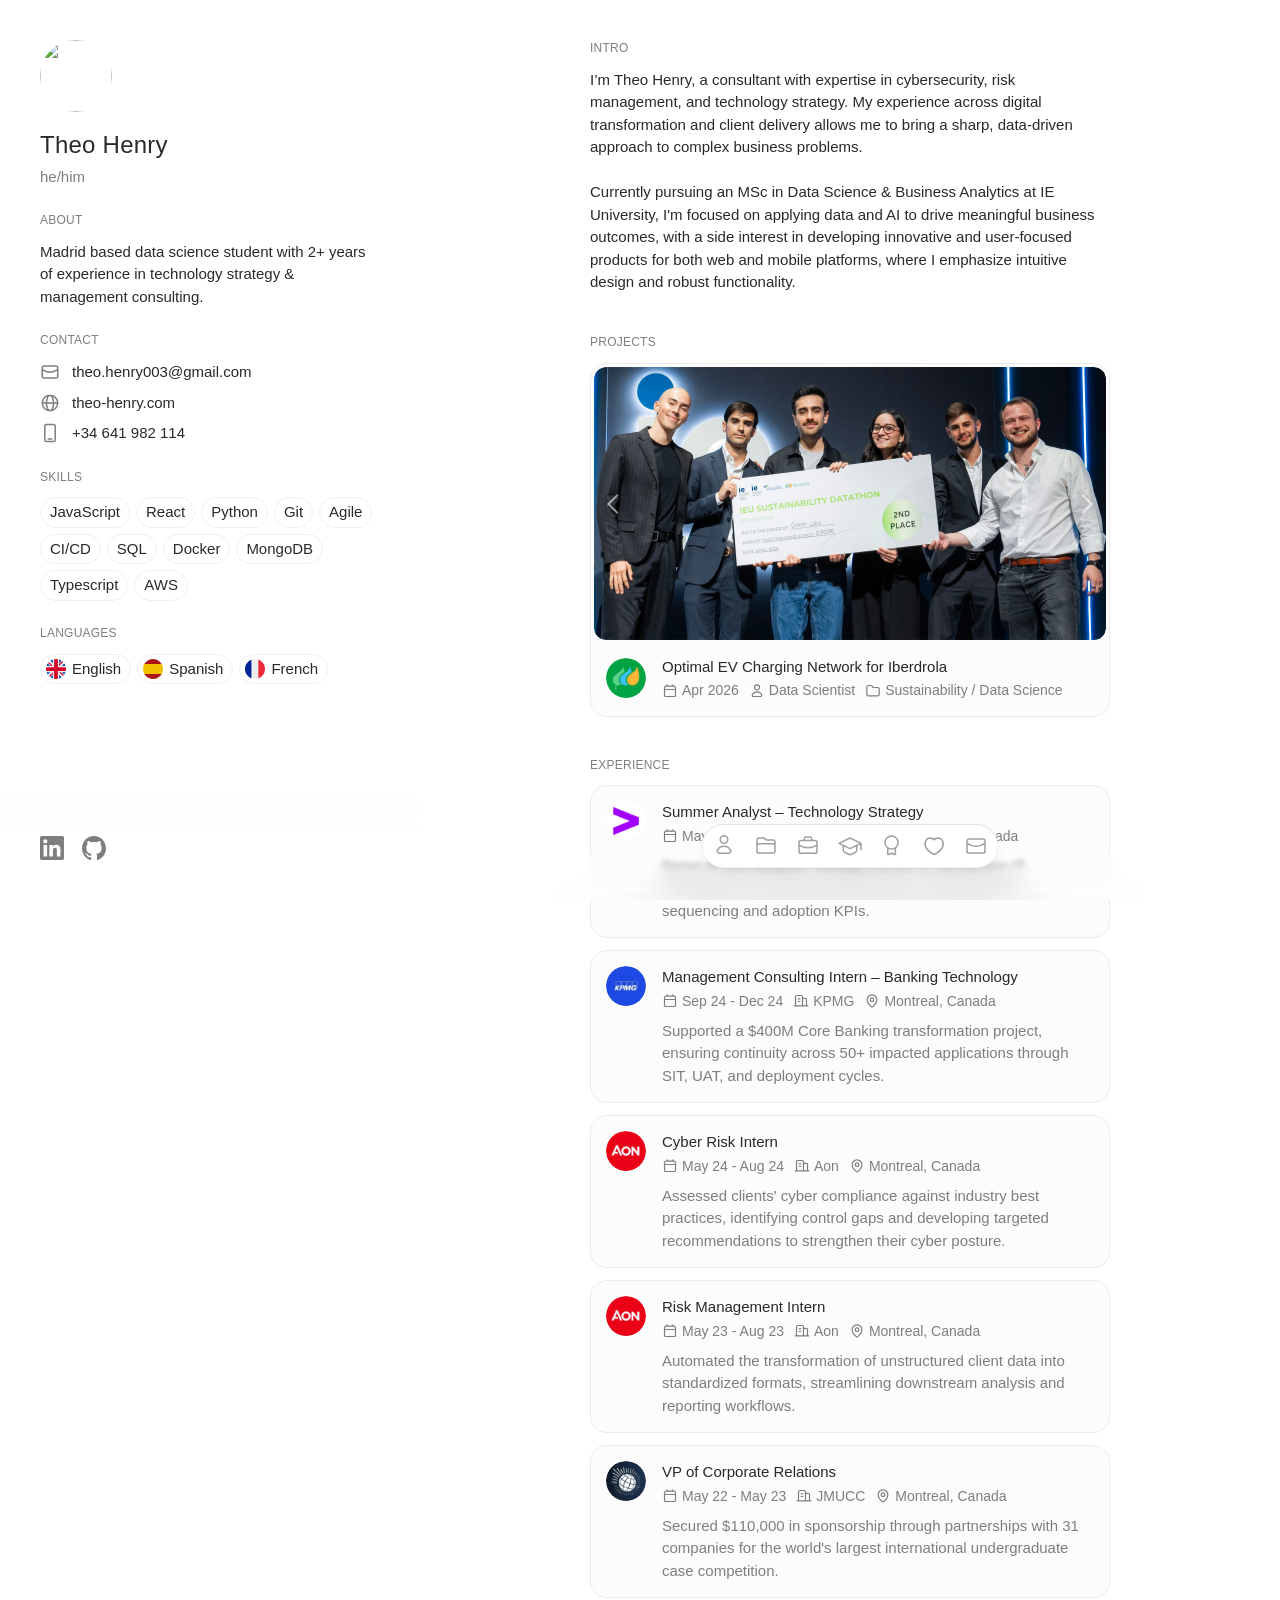
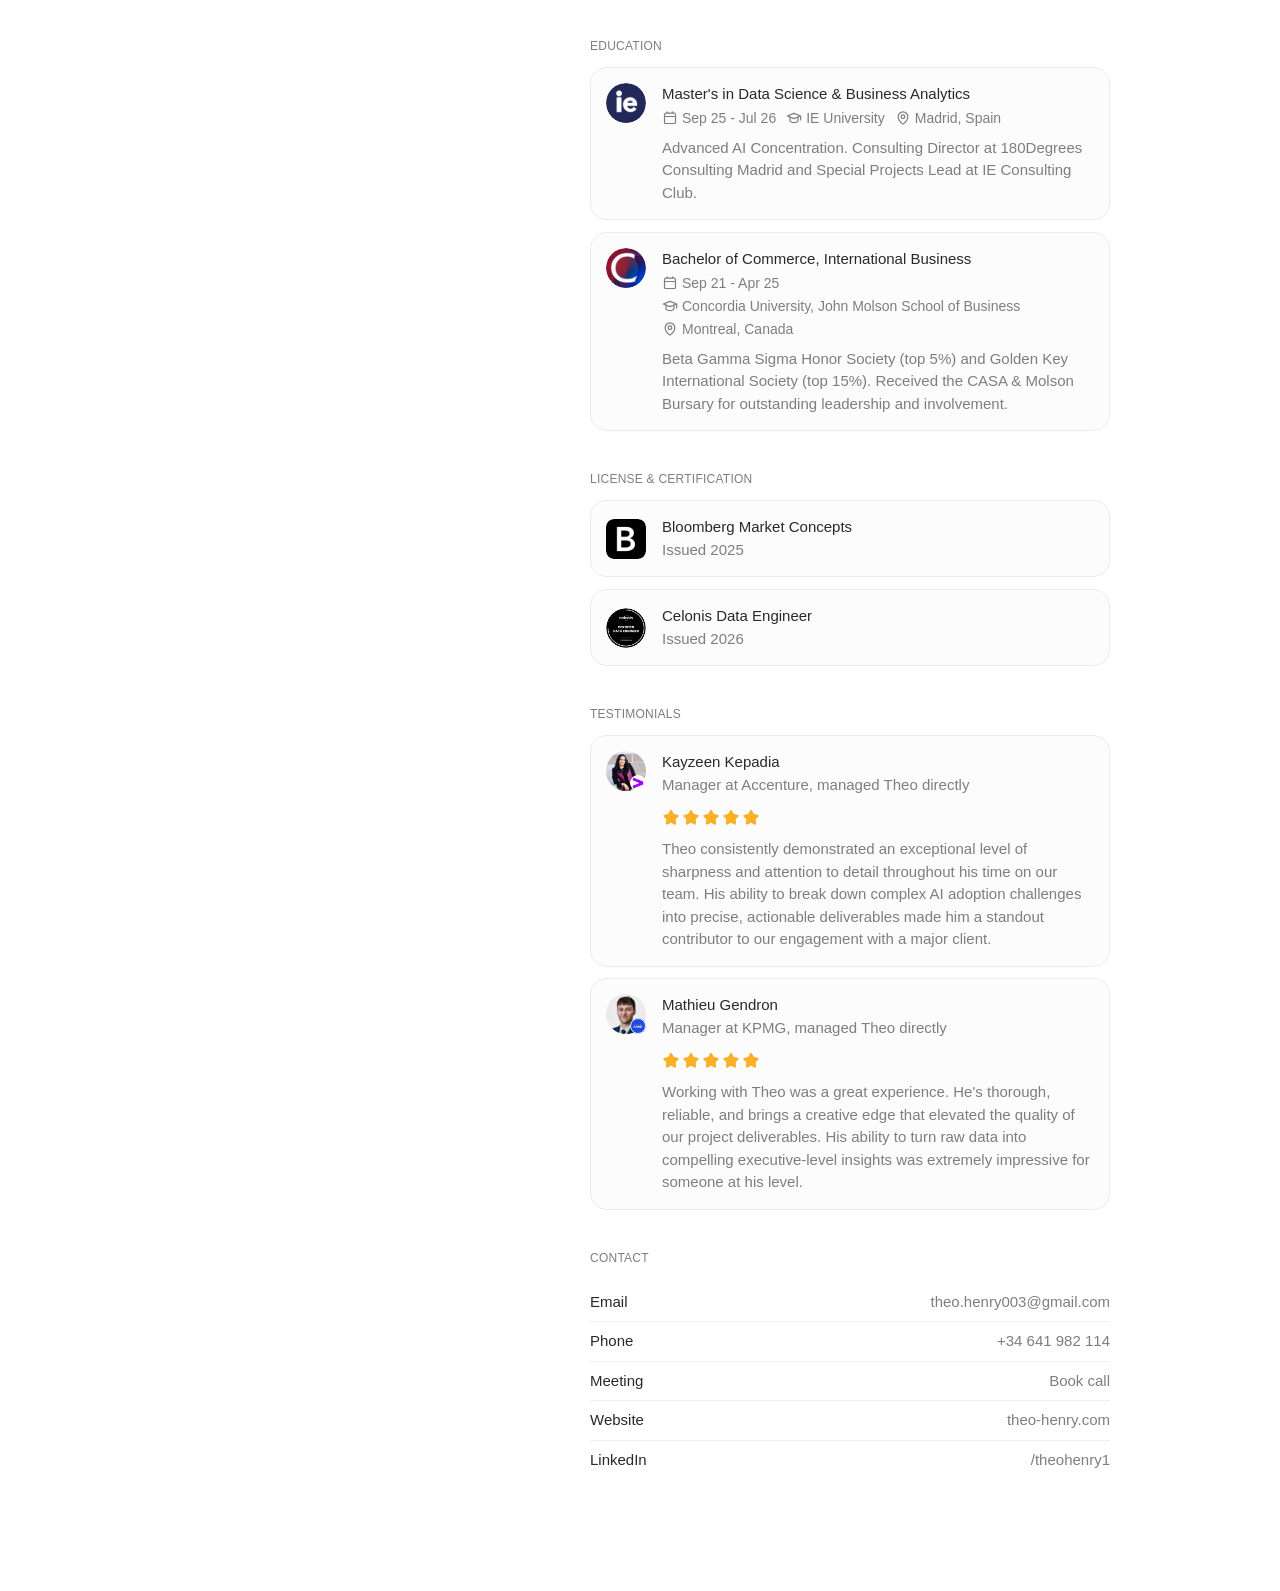
==== commit 2f57f8c6: "Update Framer export Co-Authored-By: Claude Opus 4.7 <noreply@anthropic.com>" ====
--- a/agreeable-reservation-488504.framer.app_tostatic/index.html
+++ b/agreeable-reservation-488504.framer.app_tostatic/index.html
@@ -203,8 +203,8 @@
   /* Subtle navigation hint: soft gradient + cursor-style chevron on each side of the hero image.
      Sits inside the viewport (clipped by overflow:hidden) and stops above the title/avatar bar. */
   .framer-static-nav-hint{position:absolute;top:8px;bottom:80px;width:72px;pointer-events:none;z-index:2;display:flex;align-items:center;opacity:0.55;transition:opacity .25s ease}
-  .framer-static-nav-hint.is-left{left:8px;justify-content:flex-start;padding-left:12px;background:linear-gradient(to right,rgba(18,18,18,0.20),rgba(18,18,18,0))}
-  .framer-static-nav-hint.is-right{right:8px;justify-content:flex-end;padding-right:12px;background:linear-gradient(to left,rgba(18,18,18,0.20),rgba(18,18,18,0))}
+  .framer-static-nav-hint.is-left{left:8px;justify-content:flex-start;padding-left:12px}
+  .framer-static-nav-hint.is-right{right:8px;justify-content:flex-end;padding-right:12px}
   .framer-static-nav-hint:before{content:"";display:block;width:12px;height:12px;border-top:2px solid #fff;border-right:2px solid #fff;filter:drop-shadow(0 1px 3px rgba(0,0,0,0.4))}
   .framer-static-nav-hint.is-left:before{transform:rotate(225deg)}
   .framer-static-nav-hint.is-right:before{transform:rotate(45deg)}
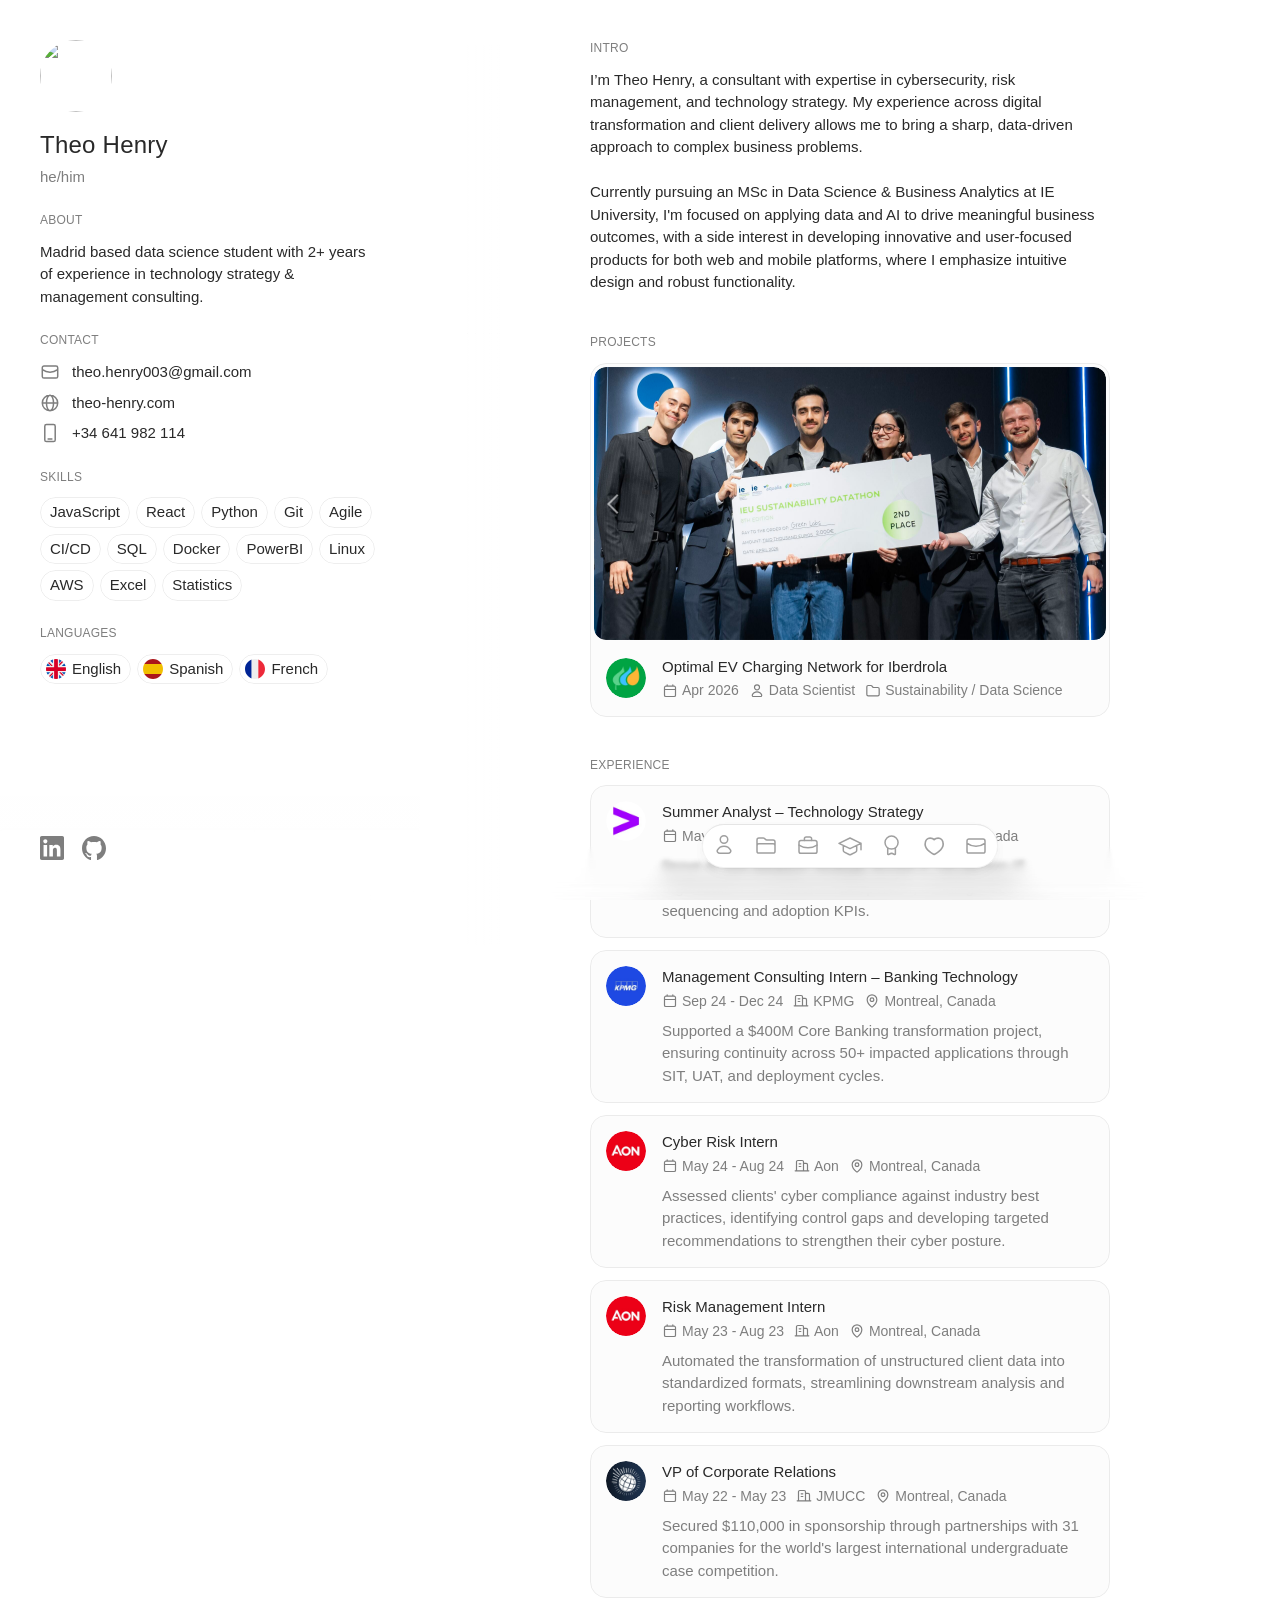
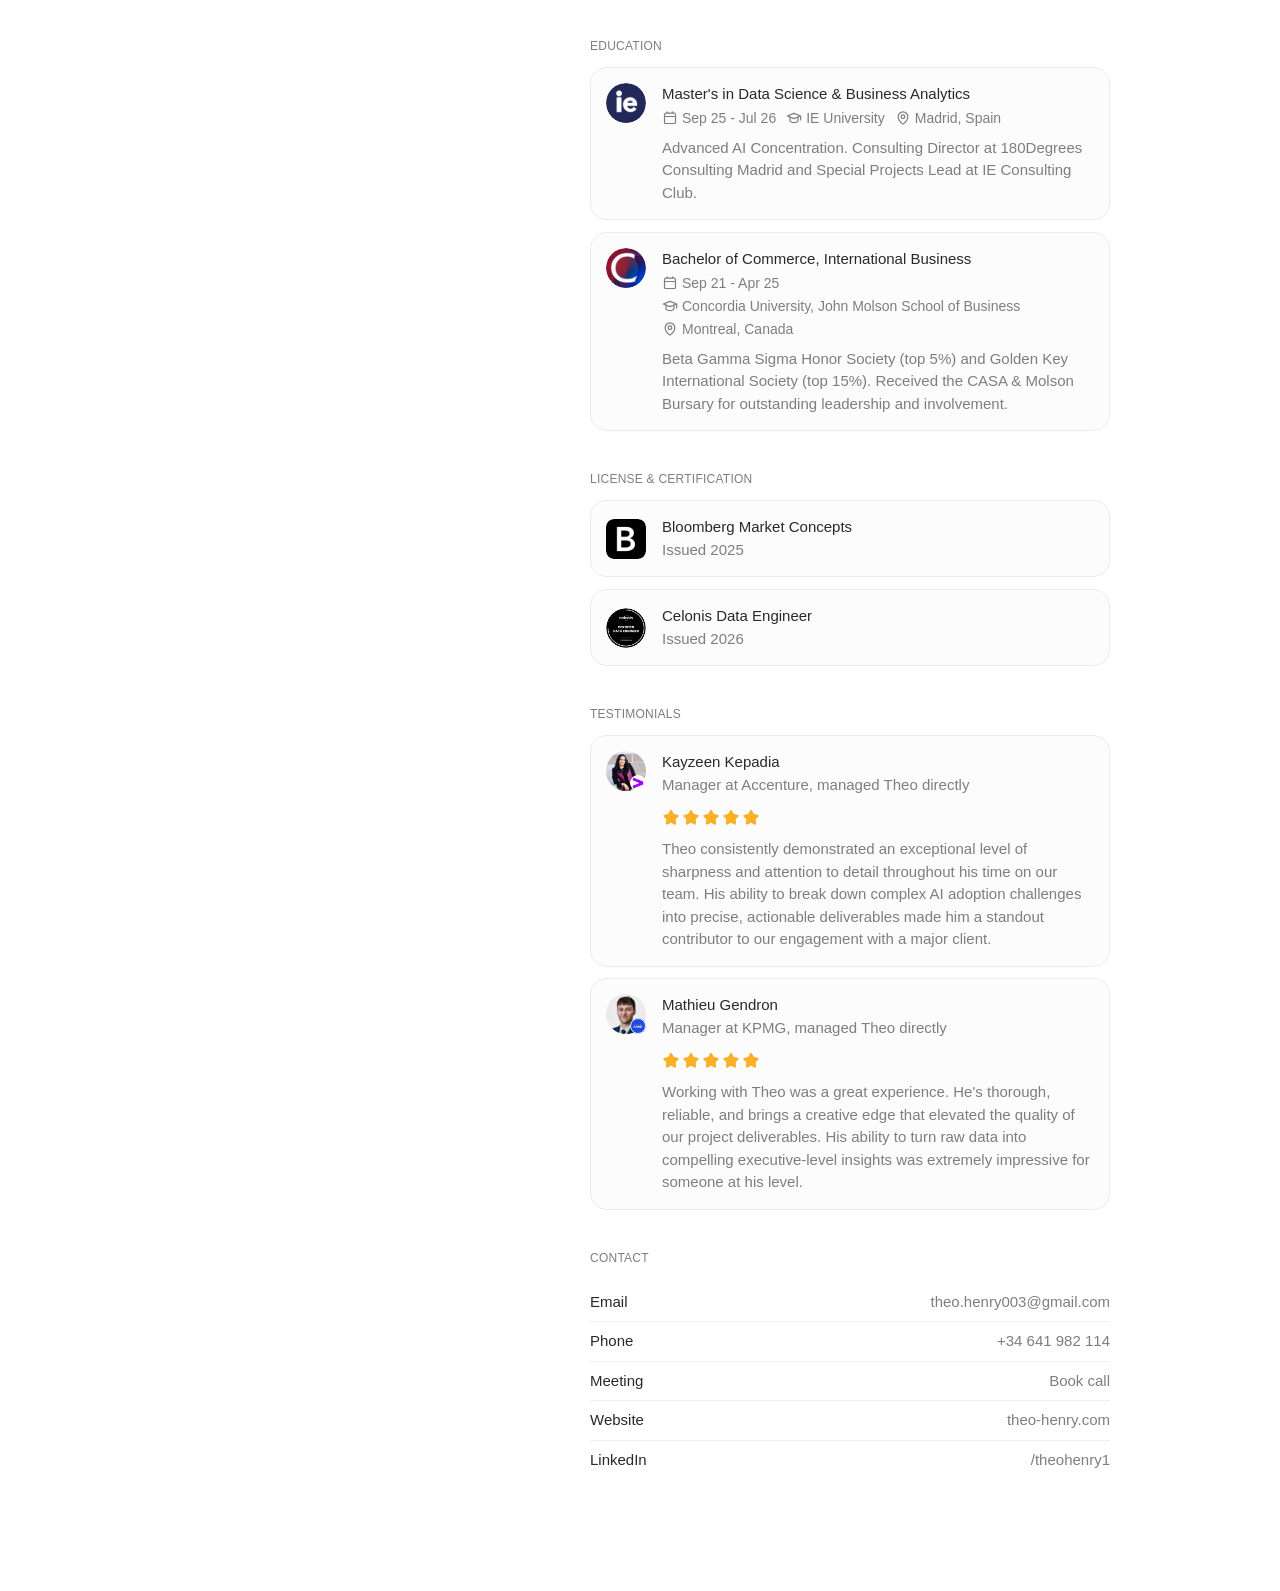
==== commit e2b2461b: "Update Framer export Co-Authored-By: Claude Opus 4.7 <noreply@anthropic.com>" ====
--- a/agreeable-reservation-488504.framer.app_tostatic/index.html
+++ b/agreeable-reservation-488504.framer.app_tostatic/index.html
@@ -88,7 +88,7 @@
 @font-face { font-family: "Inter"; src: url("https://framerusercontent.com/assets/uy9s0iWuxiNnVt8EpTI3gzohpwo.woff2"); font-display: swap; font-style: italic; font-weight: 500; unicode-range: U+0102-0103, U+0110-0111, U+0128-0129, U+0168-0169, U+01A0-01A1, U+01AF-01B0, U+1EA0-1EF9, U+20AB }
 @font-face { font-family: "Inter Placeholder"; src: local("Arial"); ascent-override: 89.79%; descent-override: 22.36%; line-gap-override: 0.00%; size-adjust: 107.89% }</style>
 	
-	<meta name="robots" content="max-image-preview:large"><link rel="canonical" href="https://theo-henry.com/"><meta property="og:url" content="https://theo-henry.com/"><style data-framer-breakpoint-css>@media(min-width: 1200px){.hidden-1cvdtm0{display:none!important}}@media(min-width: 540px) and (max-width: 1199.98px){.hidden-g2no5h{display:none!important}}@media(max-width: 539.98px){.hidden-hzjdl{display:none!important}}@media(min-width: 1200px){.hidden-1adqx3y{display:none!important}}@media(min-width: 540px) and (max-width: 1199.98px){.hidden-124qmzu{display:none!important}}@media(max-width: 539.98px){.hidden-1ls7ic8{display:none!important}}</style><style data-framer-css-ssr-minified data-framer-components="framer-lib-cursors-host framer-LtDyc framer-Jp51l framer-lib-combinedCSSRules framer-59nUe PropertyOverrides framer-JfHyR framer-yNOXt framer-OisSO framer-FEZ8X framer-69Fxa framer-raUrN framer-Hvjf5 framer-HvhWh framer-oobiN framer-0Tddw framer-z4ofi framer-d4AIE framer-dIwPc framer-p4lx0 framer-4xa8d framer-x0SoM framer-ND56m">html,body,#main{box-sizing:border-box;margin:0;padding:0}:root{-webkit-font-smoothing:antialiased;-moz-osx-font-smoothing:grayscale}*{box-sizing:border-box;-webkit-font-smoothing:inherit}h1,h2,h3,h4,h5,h6,p,figure{margin:0}body,input,textarea,select,button{font-family:sans-serif;font-size:12px}body{--token-92cb2615-d652-4fd6-a9fa-26dea3ba9e33:#fff;--token-c688907e-c440-4ba5-8234-4183c55006d7:#292929;--token-096d5ec9-02aa-4ab7-8843-24de6b4d11b1:#fff;--token-4ed8c69a-230d-4c07-af1f-2e5cbb244f43:#7e7e7e;--token-d444951c-dcb4-4d8b-8548-9551e4d8d212:#7e7e7e;--token-222a5ff4-f8c2-4472-bd2c-f17d95b4de8c:#7e7e7e;--token-d6656eeb-836e-4ed1-9c18-efba22483a19:#424242;--token-2a85d29c-c383-4c04-a1d0-e3a7e17aff63:#121212;--token-9252e40a-3893-4efc-a995-d28f9e77028c:#12121212;--token-869a8659-8657-41c3-a967-05256628ae75:#1212120d;--token-731b3f6b-098e-4687-aa42-8435cbde3f74:#fcfcfc;--token-52d8bac0-4b5b-48dd-8fca-6134291a7d17:#fcfcfc;--token-13c62d3b-5c8f-496e-a1a5-6562646c58f3:#f7f7f7;--token-0ef9740f-872b-4114-bf03-d7ce6ea9993e:#fff;--token-fbc3aa40-15cc-4f56-b612-c769c727676d:#2e2e2e1a;--token-31ec5194-ee2e-4541-a26e-bd872621e73f:#f0f0f0;--token-e4381340-43c9-42fc-9cf7-c42225573f0c:#d9d9d9}@media (prefers-color-scheme:dark){body{--token-92cb2615-d652-4fd6-a9fa-26dea3ba9e33:#0d0d0d;--token-c688907e-c440-4ba5-8234-4183c55006d7:#fff;--token-096d5ec9-02aa-4ab7-8843-24de6b4d11b1:#fff;--token-4ed8c69a-230d-4c07-af1f-2e5cbb244f43:#7e7e7e;--token-d444951c-dcb4-4d8b-8548-9551e4d8d212:#7e7e7e;--token-222a5ff4-f8c2-4472-bd2c-f17d95b4de8c:#fff;--token-d6656eeb-836e-4ed1-9c18-efba22483a19:#fff;--token-2a85d29c-c383-4c04-a1d0-e3a7e17aff63:#fff;--token-9252e40a-3893-4efc-a995-d28f9e77028c:#ffffff0d;--token-869a8659-8657-41c3-a967-05256628ae75:#ffffff08;--token-731b3f6b-098e-4687-aa42-8435cbde3f74:#171717;--token-52d8bac0-4b5b-48dd-8fca-6134291a7d17:#121212;--token-13c62d3b-5c8f-496e-a1a5-6562646c58f3:#1c1c1c;--token-0ef9740f-872b-4114-bf03-d7ce6ea9993e:#1f1f1f;--token-fbc3aa40-15cc-4f56-b612-c769c727676d:#ffffff4d;--token-31ec5194-ee2e-4541-a26e-bd872621e73f:#262626;--token-e4381340-43c9-42fc-9cf7-c42225573f0c:#b3b3b300}}@supports (z-index:calc(infinity)){#__framer-badge-container{--infinity:infinity}}#__framer-badge-container{pointer-events:none;width:100%;z-index:calc(var(--infinity,2147480000));justify-content:flex-end;padding:20px;display:flex;position:fixed;bottom:0}@supports (background:-webkit-named-image(i)) and (not (grid-template-rows:subgrid)){body{--framer-will-change-override:transform}}@supports (background:-webkit-named-image(i)) and (not (position-area:top right)){body{--framer-will-change-filter-override:filter}}[data-framer-component-type=Text] div div span,[data-framer-component-type=Text] a div span,[data-framer-component-type=Text] span span span,[data-framer-component-type=Text] p span span,[data-framer-component-type=Text] h1 span span,[data-framer-component-type=Text] h2 span span,[data-framer-component-type=Text] h3 span span,[data-framer-component-type=Text] h4 span span,[data-framer-component-type=Text] h5 span span,[data-framer-component-type=Text] h6 span span,[data-framer-component-type=Text] a{font-family:var(--font-family);font-style:var(--font-style);font-weight:min(calc(var(--framer-font-weight-increase,0) + var(--font-weight,400)),900);color:var(--text-color);letter-spacing:var(--letter-spacing);font-size:var(--font-size);text-transform:var(--text-transform);--text-decoration:var(--framer-text-decoration-style,solid)var(--framer-text-decoration,none)var(--framer-text-decoration-color,currentcolor)var(--framer-text-decoration-thickness,auto);--text-decoration-skip-ink:var(--framer-text-decoration-skip-ink);--text-underline-offset:var(--framer-text-decoration-offset);line-height:var(--line-height);--font-family:var(--framer-font-family);--font-style:var(--framer-font-style);--font-weight:var(--framer-font-weight);--text-color:var(--framer-text-color);--letter-spacing:var(--framer-letter-spacing);--font-size:var(--framer-font-size);--text-transform:var(--framer-text-transform);--line-height:var(--framer-line-height)}@supports not (color:color(display-p3 1 1 1)){p.framer-text,div.framer-text,h1.framer-text,h2.framer-text,h3.framer-text,h4.framer-text,h5.framer-text,h6.framer-text,li.framer-text,ol.framer-text,ul.framer-text,span.framer-text:not([data-text-fill]){color:var(--framer-blockquote-text-color-rgb,var(--framer-blockquote-text-color,var(--framer-text-color-rgb,var(--framer-text-color,#000))));-webkit-text-stroke-color:var(--framer-text-stroke-color-rgb,var(--framer-text-stroke-color,initial))}mark.framer-text{background-color:var(--framer-blockquote-text-background-color-rgb,var(--framer-blockquote-text-background-color,var(--framer-text-background-color-rgb,var(--framer-text-background-color,initial))))}}@supports not (color:color(display-p3 1 1 1)){code.framer-text,code.framer-text span.framer-text:not([data-text-fill]){color:var(--framer-blockquote-text-color-rgb,var(--framer-blockquote-text-color,var(--framer-code-text-color-rgb,var(--framer-code-text-color,var(--framer-text-color-rgb,var(--framer-text-color,#000))))))}}@supports not (color:color(display-p3 1 1 1)){a.framer-text,span.framer-text[data-nested-link]{color:var(--framer-blockquote-text-color-rgb,var(--framer-blockquote-text-color,var(--framer-link-text-color-rgb,var(--framer-link-text-color,var(--framer-text-color-rgb,var(--framer-text-color,#000))))));background-color:var(--framer-link-text-background-color-rgb,var(--framer-link-text-background-color,initial));-webkit-text-decoration-color:var(--framer-link-text-decoration-color-rgb,var(--framer-link-text-decoration-color,var(--framer-text-decoration-color-rgb,var(--framer-text-decoration-color,currentcolor))));text-decoration-color:var(--framer-link-text-decoration-color-rgb,var(--framer-link-text-decoration-color,var(--framer-text-decoration-color-rgb,var(--framer-text-decoration-color,currentcolor))))}}@supports not (color:color(display-p3 1 1 1)){code.framer-text a.framer-text,code.framer-text a.framer-text span.framer-text:not([data-text-fill]),code.framer-text span.framer-text[data-nested-link],code.framer-text span.framer-text[data-nested-link] span.framer-text:not([data-text-fill]){color:var(--framer-blockquote-text-color-rgb,var(--framer-blockquote-text-color,var(--framer-link-text-color-rgb,var(--framer-link-text-color,var(--framer-code-text-color-rgb,var(--framer-code-text-color,var(--framer-text-color-rgb,var(--framer-text-color,#000))))))))}}@supports not (color:color(display-p3 1 1 1)){a.framer-text:hover,span.framer-text[data-nested-link]:hover{color:var(--framer-link-hover-text-color-rgb,var(--framer-link-hover-text-color,var(--framer-blockquote-text-color-rgb,var(--framer-blockquote-text-color,var(--framer-link-text-color-rgb,var(--framer-link-text-color,var(--framer-text-color-rgb,var(--framer-text-color,#000))))))));background-color:var(--framer-link-hover-text-background-color-rgb,var(--framer-link-hover-text-background-color,var(--framer-link-text-background-color-rgb,var(--framer-link-text-background-color,var(--framer-text-background-color-rgb,var(--framer-text-background-color,initial))))));-webkit-text-decoration-color:var(--framer-link-hover-text-decoration-color-rgb,var(--framer-link-hover-text-decoration-color,var(--framer-link-text-decoration-color-rgb,var(--framer-link-text-decoration-color,var(--framer-text-decoration-color-rgb,var(--framer-text-decoration-color,currentcolor))))));text-decoration-color:var(--framer-link-hover-text-decoration-color-rgb,var(--framer-link-hover-text-decoration-color,var(--framer-link-text-decoration-color-rgb,var(--framer-link-text-decoration-color,var(--framer-text-decoration-color-rgb,var(--framer-text-decoration-color,currentcolor))))))}}@supports not (color:color(display-p3 1 1 1)){code.framer-text a.framer-text:hover,code.framer-text span.framer-text[data-nested-link]:hover{color:var(--framer-link-hover-text-color-rgb,var(--framer-link-hover-text-color,var(--framer-blockquote-text-color-rgb,var(--framer-blockquote-text-color,var(--framer-link-text-color-rgb,var(--framer-link-text-color,var(--framer-code-text-color-rgb,var(--framer-code-text-color,var(--framer-text-color-rgb,var(--framer-text-color,#000))))))))))}}@supports not (color:color(display-p3 1 1 1)){a.framer-text[data-framer-page-link-current],span.framer-text[data-framer-page-link-current]{color:var(--framer-link-current-text-color-rgb,var(--framer-link-current-text-color,var(--framer-link-text-color-rgb,var(--framer-link-text-color,var(--framer-text-color-rgb,var(--framer-text-color,#000))))));background-color:var(--framer-link-current-text-background-color-rgb,var(--framer-link-current-text-background-color,var(--framer-link-text-background-color-rgb,var(--framer-link-text-background-color,var(--framer-text-background-color-rgb,var(--framer-text-background-color,initial))))));-webkit-text-decoration-color:var(--framer-link-current-text-decoration-color-rgb,var(--framer-link-current-text-decoration-color,var(--framer-link-text-decoration-color-rgb,var(--framer-link-text-decoration-color,var(--framer-text-decoration-color-rgb,var(--framer-text-decoration-color,currentcolor))))));text-decoration-color:var(--framer-link-current-text-decoration-color-rgb,var(--framer-link-current-text-decoration-color,var(--framer-link-text-decoration-color-rgb,var(--framer-link-text-decoration-color,var(--framer-text-decoration-color-rgb,var(--framer-text-decoration-color,currentcolor))))))}}@supports not (color:color(display-p3 1 1 1)){code.framer-text a.framer-text[data-framer-page-link-current],code.framer-text a.framer-text[data-framer-page-link-current] span.framer-text:not([data-text-fill]),code.framer-text span.framer-text[data-framer-page-link-current],code.framer-text span.framer-text[data-framer-page-link-current] span.framer-text:not([data-text-fill]){color:var(--framer-link-current-text-color-rgb,var(--framer-link-current-text-color,var(--framer-link-text-color-rgb,var(--framer-link-text-color,var(--framer-code-text-color-rgb,var(--framer-code-text-color,var(--framer-text-color-rgb,var(--framer-text-color,#000))))))));background-color:var(--framer-link-current-text-background-color-rgb,var(--framer-link-current-text-background-color,var(--framer-link-text-background-color-rgb,var(--framer-link-text-background-color,var(--framer-text-background-color-rgb,var(--framer-text-background-color,initial))))))}}@supports not (color:color(display-p3 1 1 1)){a.framer-text[data-framer-page-link-current]:hover,span.framer-text[data-framer-page-link-current]:hover{color:var(--framer-link-hover-text-color-rgb,var(--framer-link-hover-text-color,var(--framer-link-current-text-color-rgb,var(--framer-link-current-text-color,var(--framer-link-text-color-rgb,var(--framer-link-text-color,var(--framer-code-text-color-rgb,var(--framer-code-text-color,var(--framer-text-color-rgb,var(--framer-text-color,#000))))))))));background-color:var(--framer-link-hover-text-background-color-rgb,var(--framer-link-hover-text-background-color,var(--framer-link-current-text-background-color-rgb,var(--framer-link-current-text-background-color,var(--framer-link-text-background-color-rgb,var(--framer-link-text-background-color,initial))))));-webkit-text-decoration-color:var(--framer-link-hover-text-decoration-color-rgb,var(--framer-link-hover-text-decoration-color,var(--framer-link-current-text-decoration-color-rgb,var(--framer-link-current-text-decoration-color,var(--framer-link-text-decoration-color-rgb,var(--framer-link-text-decoration-color,var(--framer-text-decoration-color-rgb,var(--framer-text-decoration-color,currentcolor))))))));text-decoration-color:var(--framer-link-hover-text-decoration-color-rgb,var(--framer-link-hover-text-decoration-color,var(--framer-link-current-text-decoration-color-rgb,var(--framer-link-current-text-decoration-color,var(--framer-link-text-decoration-color-rgb,var(--framer-link-text-decoration-color,var(--framer-text-decoration-color-rgb,var(--framer-text-decoration-color,currentcolor))))))))}}@supports not (color:color(display-p3 1 1 1)){code.framer-text a.framer-text[data-framer-page-link-current]:hover,code.framer-text a.framer-text[data-framer-page-link-current]:hover span.framer-text:not([data-text-fill]),code.framer-text span.framer-text[data-framer-page-link-current]:hover,code.framer-text span.framer-text[data-framer-page-link-current]:hover span.framer-text:not([data-text-fill]){color:var(--framer-link-hover-text-color-rgb,var(--framer-link-hover-text-color,var(--framer-link-current-text-color-rgb,var(--framer-link-current-text-color,var(--framer-link-text-color-rgb,var(--framer-link-text-color,var(--framer-code-text-color-rgb,var(--framer-code-text-color,var(--framer-text-color-rgb,var(--framer-text-color,#000))))))))));background-color:var(--framer-link-hover-text-background-color-rgb,var(--framer-link-hover-text-background-color,var(--framer-link-current-text-background-color-rgb,var(--framer-link-current-text-background-color,var(--framer-link-text-background-color-rgb,var(--framer-link-text-background-color,initial))))))}}@supports not (overflow:clip){:root{--overflow-clip-fallback:hidden}}@supports (background:-webkit-named-image(i)) and (not (contain-intrinsic-size:inherit)){div.framer-text,p.framer-text,h1.framer-text,h2.framer-text,h3.framer-text,h4.framer-text,h5.framer-text,h6.framer-text,ol.framer-text,ul.framer-text,li.framer-text,blockquote.framer-text,.framer-text.framer-image{display:var(--text-truncation-display-inline-for-safari-16,revert)}div.framer-text:after,p.framer-text:after,h1.framer-text:after,h2.framer-text:after,h3.framer-text:after,h4.framer-text:after,h5.framer-text:after,h6.framer-text:after,ol.framer-text:after,ul.framer-text:after,li.framer-text:after,blockquote.framer-text:after,.framer-text.framer-image:after{content:var(--text-truncation-line-break-for-safari-16);white-space:pre}.framer-text.framer-text-module,.framer-text.framer-table-wrapper{display:var(--text-truncation-display-none-for-safari-16,revert)}p.framer-text[data-text-fill]{display:var(--text-truncation-display-inline-for-safari-16,inline-block)}}@supports (corner-shape:superellipse(2)){:root{--one-if-corner-shape-supported:1}}.framer-cursor-none,.framer-cursor-none *{cursor:none!important}.framer-pointer-events-none,.framer-pointer-events-none *{pointer-events:none!important}@supports (aspect-ratio:1){body{--framer-aspect-ratio-supported:auto}}.framer-LtDyc.framer-1n6wozl,.framer-LtDyc .framer-1n6wozl{display:block}.framer-LtDyc.framer-1adqx3y{background-color:var(--token-92cb2615-d652-4fd6-a9fa-26dea3ba9e33,#fff);height:min-content;overflow:var(--overflow-clip-fallback,clip);flex-flow:column;place-content:center flex-start;align-items:center;gap:0;width:100%;padding:0 0 0 420px;display:flex;position:relative}.framer-LtDyc .framer-15y29ao{height:calc(min(var(--framer-viewport-height,100%),100%)*1);max-width:420px;position:var(--framer-canvas-fixed-position,fixed);z-index:1;flex-flow:column;flex:none;order:-1000;place-content:flex-start;align-items:flex-start;gap:0;width:420px;padding:0;display:flex;top:0;left:0;overflow:hidden}.framer-LtDyc .framer-xlcipq{flex-flow:column;flex:1 0 0;place-content:center flex-start;align-items:center;gap:24px;width:100%;height:1px;padding:40px 40px 120px;display:flex;position:relative;overflow:auto}.framer-LtDyc .framer-6skeux{flex-flow:column;flex:none;place-content:flex-start center;align-items:flex-start;gap:16px;width:100%;height:min-content;padding:0;display:flex;position:relative;overflow:hidden}.framer-LtDyc .framer-13g64rj-container{aspect-ratio:1;height:var(--framer-aspect-ratio-supported,72px);flex:none;width:72px;position:relative}.framer-LtDyc .framer-mqx0mi{flex-flow:column;flex:none;place-content:flex-start center;align-items:flex-start;gap:4px;width:min-content;height:min-content;padding:0;display:flex;position:relative;overflow:hidden}.framer-LtDyc .framer-16gsjjr{flex-flow:row;flex:none;place-content:center flex-start;align-items:center;gap:10px;width:min-content;height:min-content;padding:0;display:flex;position:relative;overflow:visible}.framer-LtDyc .framer-59bcq,.framer-LtDyc .framer-yywtga,.framer-LtDyc .framer-1iffn0j,.framer-LtDyc .framer-19qsv27,.framer-LtDyc .framer-bj24nt,.framer-LtDyc .framer-1ftpp5m,.framer-LtDyc .framer-3ugsgv,.framer-LtDyc .framer-1r1c15v,.framer-LtDyc .framer-1kn147r{--framer-link-text-color:#09f;--framer-link-text-decoration:underline;white-space:pre;flex:none;width:auto;height:auto;position:relative}.framer-LtDyc .framer-ye8y5f-container{aspect-ratio:1;height:var(--framer-aspect-ratio-supported,22px);flex:none;width:22px;position:relative}.framer-LtDyc .framer-jt669w,.framer-LtDyc .framer-yr5q9e,.framer-LtDyc .framer-1ueo5oy,.framer-LtDyc .framer-i6c4ph{flex-flow:column;flex:none;place-content:flex-start;align-items:flex-start;gap:12px;width:100%;height:min-content;padding:0;display:flex;position:relative;overflow:visible}.framer-LtDyc .framer-1w7twt1,.framer-LtDyc .framer-1lkenko,.framer-LtDyc .framer-gx3uxl,.framer-LtDyc .framer-1gbuegv,.framer-LtDyc .framer-bc2rqs{--framer-paragraph-spacing:0px;white-space:pre-wrap;word-break:break-word;word-wrap:break-word;flex:none;width:100%;height:auto;position:relative}.framer-LtDyc .framer-d21vx0{flex-flow:column;flex:none;place-content:flex-start center;align-items:flex-start;gap:8px;width:100%;height:min-content;padding:0;display:flex;position:relative;overflow:hidden}.framer-LtDyc .framer-7bcod8,.framer-LtDyc .framer-a5el94,.framer-LtDyc .framer-e66m1w{flex-flow:row;flex:none;place-content:center flex-start;align-items:center;gap:12px;width:min-content;height:min-content;padding:0;display:flex;position:relative;overflow:hidden}.framer-LtDyc .framer-5osfn7-container,.framer-LtDyc .framer-40t24e-container,.framer-LtDyc .framer-11hkgux-container{flex:none;width:20px;height:20px;position:relative}.framer-LtDyc .framer-v4n3sq,.framer-LtDyc .framer-n3957r,.framer-LtDyc .framer-1bqp17{--framer-paragraph-spacing:0px;white-space:pre;flex:none;width:auto;height:auto;position:relative}.framer-LtDyc .framer-123m2db,.framer-LtDyc .framer-1f3bqm5{flex-flow:wrap;flex:none;place-content:center flex-start;align-items:center;gap:6px;width:100%;height:min-content;padding:0;display:flex;position:relative;overflow:hidden}.framer-LtDyc .framer-1biafl0-container,.framer-LtDyc .framer-hw9yzv-container,.framer-LtDyc .framer-lpieux-container,.framer-LtDyc .framer-108dtvk-container,.framer-LtDyc .framer-1urw5hx-container,.framer-LtDyc .framer-zqw4uu-container,.framer-LtDyc .framer-ha8ruy-container,.framer-LtDyc .framer-1cu6zl2-container,.framer-LtDyc .framer-5eraze-container,.framer-LtDyc .framer-4m2l4x-container,.framer-LtDyc .framer-jdlr4g-container,.framer-LtDyc .framer-1yrfqgw-container,.framer-LtDyc .framer-4lcbsx-container,.framer-LtDyc .framer-10s1gy5-container{flex:none;width:auto;height:auto;position:relative}.framer-LtDyc .framer-1k81al5{background:linear-gradient(180deg,#0d0d0d00 0%,var(--token-92cb2615-d652-4fd6-a9fa-26dea3ba9e33,#fff)35%);z-index:1;flex-flow:wrap;flex:none;place-content:center space-between;align-items:center;width:100%;height:min-content;padding:40px;display:flex;position:absolute;bottom:0;left:50%;overflow:hidden;transform:translate(-50%)}.framer-LtDyc .framer-u4syw7-container,.framer-LtDyc .framer-xg6yfk-container,.framer-LtDyc .framer-m2wknt-container,.framer-LtDyc .framer-1n6zxfn-container,.framer-LtDyc .framer-19g1q98-container,.framer-LtDyc .framer-bmky88-container{aspect-ratio:1;height:var(--framer-aspect-ratio-supported,24px);flex:none;width:24px;position:relative}.framer-LtDyc .framer-1s72uxs-container{pointer-events:none;z-index:-1;flex:none;width:100%;position:absolute;top:0;bottom:0;left:0}.framer-LtDyc .framer-b9n4cp{background:0 0;flex-grow:1;width:0;height:0;margin:0;position:relative}.framer-LtDyc .framer-ff6ju7-container{bottom:calc(calc(100% - min(var(--framer-viewport-height,100%),100%)) + 0px);height:104px;position:var(--framer-canvas-fixed-position,fixed);flex:none;order:1002;left:420px;right:0}.framer-LtDyc .framer-1bla0rl{bottom:calc(calc(100% - min(var(--framer-viewport-height,100%),100%)) + 32px);height:min-content;position:var(--framer-canvas-fixed-position,fixed);z-index:4;border-radius:44px;flex-flow:row;flex:none;order:1003;place-content:center;align-items:center;gap:10px;padding:0;display:flex;left:662px;right:242px;overflow:visible}.framer-LtDyc .framer-k6o0vf{--border-bottom-width:1px;--border-color:var(--token-869a8659-8657-41c3-a967-05256628ae75,#1212120d);--border-left-width:1px;--border-right-width:1px;--border-style:solid;--border-top-width:1px;background-color:var(--token-0ef9740f-872b-4114-bf03-d7ce6ea9993e,#fcfcfc);box-shadow:inset 0px 1px 0px 0px var(--token-869a8659-8657-41c3-a967-05256628ae75,#1212120d),0px .301094px 1.02372px -1.25px #0000001c,0px 1.14427px 3.89051px -2.5px #0000001a,0px 5px 17px -3.75px #0000000a;will-change:var(--framer-will-change-effect-override,transform);z-index:4;border-radius:44px;flex-flow:row;flex:1 0 0;place-content:center;align-items:center;gap:10px;width:1px;max-width:296px;height:min-content;padding:6px;display:flex;position:relative;overflow:visible}.framer-LtDyc .framer-9wc12v,.framer-LtDyc .framer-ixiiyd,.framer-LtDyc .framer-1d6gxyv,.framer-LtDyc .framer-75b1li,.framer-LtDyc .framer-3lc5d2,.framer-LtDyc .framer-241s24,.framer-LtDyc .framer-bgiov2{aspect-ratio:1;height:var(--framer-aspect-ratio-supported,32px);opacity:.4;will-change:var(--framer-will-change-effect-override,transform);border-radius:100px;flex:none;gap:0;width:32px;text-decoration:none;position:relative;overflow:visible}.framer-LtDyc .framer-hob4er-container,.framer-LtDyc .framer-1s75nwe-container,.framer-LtDyc .framer-1pufb0i-container,.framer-LtDyc .framer-1svrymx-container,.framer-LtDyc .framer-1x06dpm-container,.framer-LtDyc .framer-1n2um78-container,.framer-LtDyc .framer-12x4u36-container{flex:none;width:24px;height:24px;position:absolute;top:calc(50% - 12px);left:calc(50% - 12px)}.framer-LtDyc .framer-libte2,.framer-LtDyc .framer-c862be,.framer-LtDyc .framer-1jrsrx2,.framer-LtDyc .framer-15wiu91,.framer-LtDyc .framer-vbn59q,.framer-LtDyc .framer-atkb4e,.framer-LtDyc .framer-aod135{background-color:var(--token-31ec5194-ee2e-4541-a26e-bd872621e73f,#f0f0f0);will-change:var(--framer-will-change-effect-override,transform);border-radius:30px;flex-flow:column;place-content:center;align-items:center;gap:2px;width:min-content;height:min-content;padding:2px 6px;display:flex;position:relative;overflow:hidden;box-shadow:0 10px 20px #0000000d}[data-layout-template=true]>#overlay{margin-bottom:0}.framer-i4q68 .framer-styles-preset-1dco1x:not(.rich-text-wrapper),.framer-i4q68 .framer-styles-preset-1dco1x.rich-text-wrapper h1{--framer-font-family:"Inter","Inter Placeholder",sans-serif;--framer-font-family-bold:"Inter","Inter Placeholder",sans-serif;--framer-font-family-bold-italic:"Inter","Inter Placeholder",sans-serif;--framer-font-family-italic:"Inter","Inter Placeholder",sans-serif;--framer-font-open-type-features:normal;--framer-font-size:24px;--framer-font-style:normal;--framer-font-style-bold:normal;--framer-font-style-bold-italic:italic;--framer-font-style-italic:italic;--framer-font-weight:500;--framer-font-weight-bold:700;--framer-font-weight-bold-italic:700;--framer-font-weight-italic:500;--framer-letter-spacing:.01em;--framer-line-height:1.4em;--framer-paragraph-spacing:40px;--framer-text-alignment:start;--framer-text-color:var(--token-c688907e-c440-4ba5-8234-4183c55006d7,#292929);--framer-text-decoration:none;--framer-text-stroke-color:initial;--framer-text-stroke-width:initial;--framer-text-transform:none}@media (max-width:1199px) and (min-width:800px){.framer-i4q68 .framer-styles-preset-1dco1x:not(.rich-text-wrapper),.framer-i4q68 .framer-styles-preset-1dco1x.rich-text-wrapper h1{--framer-font-family:"Inter","Inter Placeholder",sans-serif;--framer-font-family-bold:"Inter","Inter Placeholder",sans-serif;--framer-font-family-bold-italic:"Inter","Inter Placeholder",sans-serif;--framer-font-family-italic:"Inter","Inter Placeholder",sans-serif;--framer-font-open-type-features:normal;--framer-font-size:24px;--framer-font-style:normal;--framer-font-style-bold:normal;--framer-font-style-bold-italic:italic;--framer-font-style-italic:italic;--framer-font-weight:500;--framer-font-weight-bold:700;--framer-font-weight-bold-italic:700;--framer-font-weight-italic:500;--framer-letter-spacing:.01em;--framer-line-height:1.4em;--framer-paragraph-spacing:40px;--framer-text-alignment:start;--framer-text-color:var(--token-c688907e-c440-4ba5-8234-4183c55006d7,#292929);--framer-text-decoration:none;--framer-text-stroke-color:initial;--framer-text-stroke-width:initial;--framer-text-transform:none}}@media (max-width:799px) and (min-width:540px){.framer-i4q68 .framer-styles-preset-1dco1x:not(.rich-text-wrapper),.framer-i4q68 .framer-styles-preset-1dco1x.rich-text-wrapper h1{--framer-font-family:"Inter","Inter Placeholder",sans-serif;--framer-font-family-bold:"Inter","Inter Placeholder",sans-serif;--framer-font-family-bold-italic:"Inter","Inter Placeholder",sans-serif;--framer-font-family-italic:"Inter","Inter Placeholder",sans-serif;--framer-font-open-type-features:normal;--framer-font-size:20px;--framer-font-style:normal;--framer-font-style-bold:normal;--framer-font-style-bold-italic:italic;--framer-font-style-italic:italic;--framer-font-weight:500;--framer-font-weight-bold:700;--framer-font-weight-bold-italic:700;--framer-font-weight-italic:500;--framer-letter-spacing:.01em;--framer-line-height:1.4em;--framer-paragraph-spacing:40px;--framer-text-alignment:start;--framer-text-color:var(--token-c688907e-c440-4ba5-8234-4183c55006d7,#292929);--framer-text-decoration:none;--framer-text-stroke-color:initial;--framer-text-stroke-width:initial;--framer-text-transform:none}}@media (max-width:539px) and (min-width:0){.framer-i4q68 .framer-styles-preset-1dco1x:not(.rich-text-wrapper),.framer-i4q68 .framer-styles-preset-1dco1x.rich-text-wrapper h1{--framer-font-family:"Inter","Inter Placeholder",sans-serif;--framer-font-family-bold:"Inter","Inter Placeholder",sans-serif;--framer-font-family-bold-italic:"Inter","Inter Placeholder",sans-serif;--framer-font-family-italic:"Inter","Inter Placeholder",sans-serif;--framer-font-open-type-features:normal;--framer-font-size:20px;--framer-font-style:normal;--framer-font-style-bold:normal;--framer-font-style-bold-italic:italic;--framer-font-style-italic:italic;--framer-font-weight:500;--framer-font-weight-bold:700;--framer-font-weight-bold-italic:700;--framer-font-weight-italic:500;--framer-letter-spacing:.01em;--framer-line-height:1.4em;--framer-paragraph-spacing:40px;--framer-text-alignment:start;--framer-text-color:var(--token-c688907e-c440-4ba5-8234-4183c55006d7,#292929);--framer-text-decoration:none;--framer-text-stroke-color:initial;--framer-text-stroke-width:initial;--framer-text-transform:none}}@media (max-width:1199px) and (min-width:800px){.framer-29vyg .framer-styles-preset-p0spns:not(.rich-text-wrapper),.framer-29vyg .framer-styles-preset-p0spns.rich-text-wrapper p{--framer-font-family:"Inter",sans-serif;--framer-font-family-bold:"Inter","Inter Placeholder",sans-serif;--framer-font-family-bold-italic:"Inter","Inter Placeholder",sans-serif;--framer-font-family-italic:"Inter","Inter Placeholder",sans-serif;--framer-font-open-type-features:normal;--framer-font-size:15px;--framer-font-style:normal;--framer-font-style-bold:normal;--framer-font-style-bold-italic:italic;--framer-font-style-italic:italic;--framer-font-weight:400;--framer-font-weight-bold:700;--framer-font-weight-bold-italic:700;--framer-font-weight-italic:400;--framer-letter-spacing:0em;--framer-line-height:1.5em;--framer-paragraph-spacing:20px;--framer-text-alignment:start;--framer-text-color:var(--token-c688907e-c440-4ba5-8234-4183c55006d7,#292929);--framer-text-decoration:none;--framer-text-stroke-color:initial;--framer-text-stroke-width:initial;--framer-text-transform:none}}@media (max-width:799px) and (min-width:540px){.framer-29vyg .framer-styles-preset-p0spns:not(.rich-text-wrapper),.framer-29vyg .framer-styles-preset-p0spns.rich-text-wrapper p{--framer-font-family:"Inter",sans-serif;--framer-font-family-bold:"Inter","Inter Placeholder",sans-serif;--framer-font-family-bold-italic:"Inter","Inter Placeholder",sans-serif;--framer-font-family-italic:"Inter","Inter Placeholder",sans-serif;--framer-font-open-type-features:normal;--framer-font-size:15px;--framer-font-style:normal;--framer-font-style-bold:normal;--framer-font-style-bold-italic:italic;--framer-font-style-italic:italic;--framer-font-weight:400;--framer-font-weight-bold:700;--framer-font-weight-bold-italic:700;--framer-font-weight-italic:400;--framer-letter-spacing:0em;--framer-line-height:1.5em;--framer-paragraph-spacing:20px;--framer-text-alignment:start;--framer-text-color:var(--token-c688907e-c440-4ba5-8234-4183c55006d7,#292929);--framer-text-decoration:none;--framer-text-stroke-color:initial;--framer-text-stroke-width:initial;--framer-text-transform:none}}@media (max-width:539px) and (min-width:0){.framer-29vyg .framer-styles-preset-p0spns:not(.rich-text-wrapper),.framer-29vyg .framer-styles-preset-p0spns.rich-text-wrapper p{--framer-font-family:"Inter",sans-serif;--framer-font-family-bold:"Inter","Inter Placeholder",sans-serif;--framer-font-family-bold-italic:"Inter","Inter Placeholder",sans-serif;--framer-font-family-italic:"Inter","Inter Placeholder",sans-serif;--framer-font-open-type-features:normal;--framer-font-size:14px;--framer-font-style:normal;--framer-font-style-bold:normal;--framer-font-style-bold-italic:italic;--framer-font-style-italic:italic;--framer-font-weight:400;--framer-font-weight-bold:700;--framer-font-weight-bold-italic:700;--framer-font-weight-italic:400;--framer-letter-spacing:0em;--framer-line-height:1.5em;--framer-paragraph-spacing:20px;--framer-text-alignment:start;--framer-text-color:var(--token-c688907e-c440-4ba5-8234-4183c55006d7,#292929);--framer-text-decoration:none;--framer-text-stroke-color:initial;--framer-text-stroke-width:initial;--framer-text-transform:none}}@media (max-width:1199px) and (min-width:800px){.framer-HOSpg .framer-styles-preset-rndqlk:not(.rich-text-wrapper),.framer-HOSpg .framer-styles-preset-rndqlk.rich-text-wrapper p{--framer-font-family:"Inter",sans-serif;--framer-font-family-bold:"Inter","Inter Placeholder",sans-serif;--framer-font-family-bold-italic:"Inter","Inter Placeholder",sans-serif;--framer-font-family-italic:"Inter","Inter Placeholder",sans-serif;--framer-font-open-type-features:normal;--framer-font-size:12px;--framer-font-style:normal;--framer-font-style-bold:normal;--framer-font-style-bold-italic:italic;--framer-font-style-italic:italic;--framer-font-weight:400;--framer-font-weight-bold:700;--framer-font-weight-bold-italic:700;--framer-font-weight-italic:400;--framer-letter-spacing:.02em;--framer-line-height:1.4em;--framer-paragraph-spacing:20px;--framer-text-alignment:start;--framer-text-color:var(--token-c688907e-c440-4ba5-8234-4183c55006d7,#292929);--framer-text-decoration:none;--framer-text-stroke-color:initial;--framer-text-stroke-width:initial;--framer-text-transform:uppercase}}@media (max-width:799px) and (min-width:540px){.framer-HOSpg .framer-styles-preset-rndqlk:not(.rich-text-wrapper),.framer-HOSpg .framer-styles-preset-rndqlk.rich-text-wrapper p{--framer-font-family:"Inter",sans-serif;--framer-font-family-bold:"Inter","Inter Placeholder",sans-serif;--framer-font-family-bold-italic:"Inter","Inter Placeholder",sans-serif;--framer-font-family-italic:"Inter","Inter Placeholder",sans-serif;--framer-font-open-type-features:normal;--framer-font-size:12px;--framer-font-style:normal;--framer-font-style-bold:normal;--framer-font-style-bold-italic:italic;--framer-font-style-italic:italic;--framer-font-weight:400;--framer-font-weight-bold:700;--framer-font-weight-bold-italic:700;--framer-font-weight-italic:400;--framer-letter-spacing:.02em;--framer-line-height:1.4em;--framer-paragraph-spacing:20px;--framer-text-alignment:start;--framer-text-color:var(--token-c688907e-c440-4ba5-8234-4183c55006d7,#292929);--framer-text-decoration:none;--framer-text-stroke-color:initial;--framer-text-stroke-width:initial;--framer-text-transform:uppercase}}@media (max-width:539px) and (min-width:0){.framer-HOSpg .framer-styles-preset-rndqlk:not(.rich-text-wrapper),.framer-HOSpg .framer-styles-preset-rndqlk.rich-text-wrapper p{--framer-font-family:"Inter",sans-serif;--framer-font-family-bold:"Inter","Inter Placeholder",sans-serif;--framer-font-family-bold-italic:"Inter","Inter Placeholder",sans-serif;--framer-font-family-italic:"Inter","Inter Placeholder",sans-serif;--framer-font-open-type-features:normal;--framer-font-size:12px;--framer-font-style:normal;--framer-font-style-bold:normal;--framer-font-style-bold-italic:italic;--framer-font-style-italic:italic;--framer-font-weight:400;--framer-font-weight-bold:700;--framer-font-weight-bold-italic:700;--framer-font-weight-italic:400;--framer-letter-spacing:.02em;--framer-line-height:1.4em;--framer-paragraph-spacing:20px;--framer-text-alignment:start;--framer-text-color:var(--token-c688907e-c440-4ba5-8234-4183c55006d7,#292929);--framer-text-decoration:none;--framer-text-stroke-color:initial;--framer-text-stroke-width:initial;--framer-text-transform:uppercase}}@media (max-width:1199px) and (min-width:800px){.framer-rfgBJ .framer-styles-preset-18xka01:not(.rich-text-wrapper),.framer-rfgBJ .framer-styles-preset-18xka01.rich-text-wrapper p{--framer-font-family:"Inter",sans-serif;--framer-font-family-bold:"Inter","Inter Placeholder",sans-serif;--framer-font-family-bold-italic:"Inter","Inter Placeholder",sans-serif;--framer-font-family-italic:"Inter","Inter Placeholder",sans-serif;--framer-font-open-type-features:normal;--framer-font-size:12px;--framer-font-style:normal;--framer-font-style-bold:normal;--framer-font-style-bold-italic:italic;--framer-font-style-italic:italic;--framer-font-weight:400;--framer-font-weight-bold:700;--framer-font-weight-bold-italic:700;--framer-font-weight-italic:400;--framer-letter-spacing:0em;--framer-line-height:1.5em;--framer-paragraph-spacing:20px;--framer-text-alignment:start;--framer-text-color:var(--token-c688907e-c440-4ba5-8234-4183c55006d7,#292929);--framer-text-decoration:none;--framer-text-stroke-color:initial;--framer-text-stroke-width:initial;--framer-text-transform:none}}@media (max-width:799px) and (min-width:540px){.framer-rfgBJ .framer-styles-preset-18xka01:not(.rich-text-wrapper),.framer-rfgBJ .framer-styles-preset-18xka01.rich-text-wrapper p{--framer-font-family:"Inter",sans-serif;--framer-font-family-bold:"Inter","Inter Placeholder",sans-serif;--framer-font-family-bold-italic:"Inter","Inter Placeholder",sans-serif;--framer-font-family-italic:"Inter","Inter Placeholder",sans-serif;--framer-font-open-type-features:normal;--framer-font-size:12px;--framer-font-style:normal;--framer-font-style-bold:normal;--framer-font-style-bold-italic:italic;--framer-font-style-italic:italic;--framer-font-weight:400;--framer-font-weight-bold:700;--framer-font-weight-bold-italic:700;--framer-font-weight-italic:400;--framer-letter-spacing:0em;--framer-line-height:1.5em;--framer-paragraph-spacing:20px;--framer-text-alignment:start;--framer-text-color:var(--token-c688907e-c440-4ba5-8234-4183c55006d7,#292929);--framer-text-decoration:none;--framer-text-stroke-color:initial;--framer-text-stroke-width:initial;--framer-text-transform:none}}@media (max-width:539px) and (min-width:0){.framer-rfgBJ .framer-styles-preset-18xka01:not(.rich-text-wrapper),.framer-rfgBJ .framer-styles-preset-18xka01.rich-text-wrapper p{--framer-font-family:"Inter",sans-serif;--framer-font-family-bold:"Inter","Inter Placeholder",sans-serif;--framer-font-family-bold-italic:"Inter","Inter Placeholder",sans-serif;--framer-font-family-italic:"Inter","Inter Placeholder",sans-serif;--framer-font-open-type-features:normal;--framer-font-size:12px;--framer-font-style:normal;--framer-font-style-bold:normal;--framer-font-style-bold-italic:italic;--framer-font-style-italic:italic;--framer-font-weight:400;--framer-font-weight-bold:700;--framer-font-weight-bold-italic:700;--framer-font-weight-italic:400;--framer-letter-spacing:0em;--framer-line-height:1.5em;--framer-paragraph-spacing:20px;--framer-text-alignment:start;--framer-text-color:var(--token-c688907e-c440-4ba5-8234-4183c55006d7,#292929);--framer-text-decoration:none;--framer-text-stroke-color:initial;--framer-text-stroke-width:initial;--framer-text-transform:none}}.framer-LtDyc[data-border=true]:after,.framer-LtDyc [data-border=true]:after{content:"";border-width:var(--border-top-width,0)var(--border-right-width,0)var(--border-bottom-width,0)var(--border-left-width,0);border-color:var(--border-color,none);border-style:var(--border-style,none);box-sizing:border-box;border-radius:inherit;corner-shape:inherit;pointer-events:none;width:100%;height:100%;position:absolute;top:0;left:0}@media (max-width:539.98px){.framer-LtDyc.framer-1adqx3y{padding:0}.framer-LtDyc .framer-15y29ao{height:min-content;left:unset;max-width:540px;top:unset;place-content:center;align-items:center;width:100%;position:relative}.framer-LtDyc .framer-xlcipq{flex:none;height:min-content;padding:40px 16px}.framer-LtDyc .framer-ff6ju7-container{left:0;right:unset;width:100%}.framer-LtDyc .framer-1bla0rl{flex-direction:column;left:0;right:0}.framer-LtDyc .framer-k6o0vf{flex:none;width:100%}}@media (min-width:540px) and (max-width:1199.98px){.framer-LtDyc.framer-1adqx3y{padding:0}.framer-LtDyc .framer-15y29ao{height:min-content;left:unset;max-width:540px;top:unset;place-content:center;align-items:center;width:100%;position:relative}.framer-LtDyc .framer-xlcipq{flex:none;height:min-content;padding:40px 24px}.framer-LtDyc .framer-ff6ju7-container{left:0;right:unset;width:100%}.framer-LtDyc .framer-1bla0rl{left:0;right:0}}@supports (aspect-ratio:1){body{--framer-aspect-ratio-supported:auto}}.framer-Jp51l.framer-1gbksrz,.framer-Jp51l .framer-1gbksrz{display:block}.framer-Jp51l.framer-15g4659{width:40px;height:40px;position:relative}.framer-Jp51l .framer-echejq{aspect-ratio:1;height:var(--framer-aspect-ratio-supported,16px);flex:none;width:16px;position:absolute;bottom:0;right:0;overflow:visible}.framer-Jp51l.framer-v-1u0bez0.framer-15g4659{aspect-ratio:1;height:var(--framer-aspect-ratio-supported,40px)}.framer-Jp51l[data-border=true]:after,.framer-Jp51l [data-border=true]:after{content:"";border-width:var(--border-top-width,0)var(--border-right-width,0)var(--border-bottom-width,0)var(--border-left-width,0);border-color:var(--border-color,none);border-style:var(--border-style,none);box-sizing:border-box;border-radius:inherit;pointer-events:none;width:100%;height:100%;position:absolute;top:0;left:0}body{--framer-will-change-override:none}@supports (background:-webkit-named-image(i)) and (not (grid-template-rows:subgrid)){body{--framer-will-change-override:transform}}body{--framer-will-change-filter-override:none}@supports (background:-webkit-named-image(i)) and (not (position-area:top right)){body{--framer-will-change-filter-override:filter}}[data-framer-component-type]{position:absolute}[data-framer-component-type=Text]{cursor:inherit}[data-framer-component-text-autosized] *{white-space:pre}[data-framer-component-type=Text]>*{text-align:var(--framer-text-alignment,start)}[data-framer-component-type=Text] span span,[data-framer-component-type=Text] p span,[data-framer-component-type=Text] h1 span,[data-framer-component-type=Text] h2 span,[data-framer-component-type=Text] h3 span,[data-framer-component-type=Text] h4 span,[data-framer-component-type=Text] h5 span,[data-framer-component-type=Text] h6 span{display:block}[data-framer-component-type=Text] span span span,[data-framer-component-type=Text] p span span,[data-framer-component-type=Text] h1 span span,[data-framer-component-type=Text] h2 span span,[data-framer-component-type=Text] h3 span span,[data-framer-component-type=Text] h4 span span,[data-framer-component-type=Text] h5 span span,[data-framer-component-type=Text] h6 span span{display:unset}[data-framer-component-type=Text] div div span,[data-framer-component-type=Text] a div span,[data-framer-component-type=Text] span span span,[data-framer-component-type=Text] p span span,[data-framer-component-type=Text] h1 span span,[data-framer-component-type=Text] h2 span span,[data-framer-component-type=Text] h3 span span,[data-framer-component-type=Text] h4 span span,[data-framer-component-type=Text] h5 span span,[data-framer-component-type=Text] h6 span span,[data-framer-component-type=Text] a{font-family:var(--font-family);font-style:var(--font-style);font-weight:min(calc(var(--framer-font-weight-increase,0) + var(--font-weight,400)),900);color:var(--text-color);letter-spacing:var(--letter-spacing);font-size:var(--font-size);text-transform:var(--text-transform);--text-decoration:var(--framer-text-decoration-style,solid)var(--framer-text-decoration,none)var(--framer-text-decoration-color,currentcolor)var(--framer-text-decoration-thickness,auto);--text-decoration-skip-ink:var(--framer-text-decoration-skip-ink);--text-underline-offset:var(--framer-text-decoration-offset);line-height:var(--line-height);--font-family:var(--framer-font-family);--font-style:var(--framer-font-style);--font-weight:var(--framer-font-weight);--text-color:var(--framer-text-color);--letter-spacing:var(--framer-letter-spacing);--font-size:var(--framer-font-size);--text-transform:var(--framer-text-transform);--line-height:var(--framer-line-height)}[data-framer-component-type=Text] a,[data-framer-component-type=Text] a div span,[data-framer-component-type=Text] a span span span,[data-framer-component-type=Text] a p span span,[data-framer-component-type=Text] a h1 span span,[data-framer-component-type=Text] a h2 span span,[data-framer-component-type=Text] a h3 span span,[data-framer-component-type=Text] a h4 span span,[data-framer-component-type=Text] a h5 span span,[data-framer-component-type=Text] a h6 span span{--font-family:var(--framer-link-font-family,var(--framer-font-family));--font-style:var(--framer-link-font-style,var(--framer-font-style));--font-weight:var(--framer-link-font-weight,var(--framer-font-weight));--text-color:var(--framer-link-text-color,var(--framer-text-color));--font-size:var(--framer-link-font-size,var(--framer-font-size));--text-transform:var(--framer-link-text-transform,var(--framer-text-transform));--text-decoration:var(--framer-link-text-decoration-style,var(--framer-text-decoration-style,solid))var(--framer-link-text-decoration,var(--framer-text-decoration,none))var(--framer-link-text-decoration-color,var(--framer-text-decoration-color,currentcolor))var(--framer-link-text-decoration-thickness,var(--framer-text-decoration-thickness,auto));--text-decoration-skip-ink:var(--framer-link-text-decoration-skip-ink,var(--framer-text-decoration-skip-ink));--text-underline-offset:var(--framer-link-text-decoration-offset,var(--framer-text-decoration-offset))}[data-framer-component-type=Text] a:hover,[data-framer-component-type=Text] a div span:hover,[data-framer-component-type=Text] a span span span:hover,[data-framer-component-type=Text] a p span span:hover,[data-framer-component-type=Text] a h1 span span:hover,[data-framer-component-type=Text] a h2 span span:hover,[data-framer-component-type=Text] a h3 span span:hover,[data-framer-component-type=Text] a h4 span span:hover,[data-framer-component-type=Text] a h5 span span:hover,[data-framer-component-type=Text] a h6 span span:hover{--font-family:var(--framer-link-hover-font-family,var(--framer-link-font-family,var(--framer-font-family)));--font-style:var(--framer-link-hover-font-style,var(--framer-link-font-style,var(--framer-font-style)));--font-weight:var(--framer-link-hover-font-weight,var(--framer-link-font-weight,var(--framer-font-weight)));--text-color:var(--framer-link-hover-text-color,var(--framer-link-text-color,var(--framer-text-color)));--font-size:var(--framer-link-hover-font-size,var(--framer-link-font-size,var(--framer-font-size)));--text-transform:var(--framer-link-hover-text-transform,var(--framer-link-text-transform,var(--framer-text-transform)));--text-decoration:var(--framer-link-hover-text-decoration-style,var(--framer-link-text-decoration-style,var(--framer-text-decoration-style,solid)))var(--framer-link-hover-text-decoration,var(--framer-link-text-decoration,var(--framer-text-decoration,none)))var(--framer-link-hover-text-decoration-color,var(--framer-link-text-decoration-color,var(--framer-text-decoration-color,currentcolor)))var(--framer-link-hover-text-decoration-thickness,var(--framer-link-text-decoration-thickness,var(--framer-text-decoration-thickness,auto)));--text-decoration-skip-ink:var(--framer-link-hover-text-decoration-skip-ink,var(--framer-link-text-decoration-skip-ink,var(--framer-text-decoration-skip-ink)));--text-underline-offset:var(--framer-link-hover-text-decoration-offset,var(--framer-link-text-decoration-offset,var(--framer-text-decoration-offset)))}[data-framer-component-type=Text].isCurrent a,[data-framer-component-type=Text].isCurrent a div span,[data-framer-component-type=Text].isCurrent a span span span,[data-framer-component-type=Text].isCurrent a p span span,[data-framer-component-type=Text].isCurrent a h1 span span,[data-framer-component-type=Text].isCurrent a h2 span span,[data-framer-component-type=Text].isCurrent a h3 span span,[data-framer-component-type=Text].isCurrent a h4 span span,[data-framer-component-type=Text].isCurrent a h5 span span,[data-framer-component-type=Text].isCurrent a h6 span span{--font-family:var(--framer-link-current-font-family,var(--framer-link-font-family,var(--framer-font-family)));--font-style:var(--framer-link-current-font-style,var(--framer-link-font-style,var(--framer-font-style)));--font-weight:var(--framer-link-current-font-weight,var(--framer-link-font-weight,var(--framer-font-weight)));--text-color:var(--framer-link-current-text-color,var(--framer-link-text-color,var(--framer-text-color)));--font-size:var(--framer-link-current-font-size,var(--framer-link-font-size,var(--framer-font-size)));--text-transform:var(--framer-link-current-text-transform,var(--framer-link-text-transform,var(--framer-text-transform)));--text-decoration:var(--framer-link-current-text-decoration-style,var(--framer-link-text-decoration-style,var(--framer-text-decoration-style,solid)))var(--framer-link-current-text-decoration,var(--framer-link-text-decoration,var(--framer-text-decoration,none)))var(--framer-link-current-text-decoration-color,var(--framer-link-text-decoration-color,var(--framer-text-decoration-color,currentcolor)))var(--framer-link-current-text-decoration-thickness,var(--framer-link-text-decoration-thickness,var(--framer-text-decoration-thickness,auto)));--text-decoration-skip-ink:var(--framer-link-current-text-decoration-skip-ink,var(--framer-link-text-decoration-skip-ink,var(--framer-text-decoration-skip-ink)));--text-underline-offset:var(--framer-link-current-text-decoration-offset,var(--framer-link-text-decoration-offset,var(--framer-text-decoration-offset)))}[data-framer-component-type=RichTextContainer]{outline:none;flex-direction:column;flex-shrink:0;justify-content:flex-start;display:flex}p.framer-text,div.framer-text,figure.framer-text,h1.framer-text,h2.framer-text,h3.framer-text,h4.framer-text,h5.framer-text,h6.framer-text,ol.framer-text,ul.framer-text{margin:0;padding:0}p.framer-text,div.framer-text,h1.framer-text,h2.framer-text,h3.framer-text,h4.framer-text,h5.framer-text,h6.framer-text,li.framer-text,ol.framer-text,ul.framer-text,mark.framer-text,span.framer-text:not([data-text-fill]){font-family:var(--framer-font-family-preview,var(--framer-blockquote-font-family,var(--framer-font-family,Inter,Inter Placeholder,sans-serif)));font-style:var(--framer-font-style-preview,var(--framer-blockquote-font-style,var(--framer-font-style,normal)));font-weight:var(--framer-font-weight-preview,var(--framer-blockquote-font-weight,var(--framer-font-weight,400)));color:var(--framer-blockquote-text-color,var(--framer-text-color,#000));font-size:calc(var(--framer-blockquote-font-size,var(--framer-font-size,16px))*var(--framer-font-size-scale,1));letter-spacing:var(--framer-blockquote-letter-spacing,var(--framer-letter-spacing,0));text-transform:var(--framer-blockquote-text-transform,var(--framer-text-transform,none));-webkit-text-decoration-line:var(--framer-blockquote-text-decoration,var(--framer-text-decoration,initial));text-decoration-line:var(--framer-blockquote-text-decoration,var(--framer-text-decoration,initial));-webkit-text-decoration-style:var(--framer-blockquote-text-decoration-style,var(--framer-text-decoration-style,initial));text-decoration-style:var(--framer-blockquote-text-decoration-style,var(--framer-text-decoration-style,initial));-webkit-text-decoration-color:var(--framer-blockquote-text-decoration-color,var(--framer-text-decoration-color,initial));text-decoration-color:var(--framer-blockquote-text-decoration-color,var(--framer-text-decoration-color,initial));text-decoration-thickness:var(--framer-blockquote-text-decoration-thickness,var(--framer-text-decoration-thickness,initial));text-decoration-skip-ink:var(--framer-blockquote-text-decoration-skip-ink,var(--framer-text-decoration-skip-ink,initial));text-underline-offset:var(--framer-blockquote-text-decoration-offset,var(--framer-text-decoration-offset,initial));line-height:var(--framer-blockquote-line-height,var(--framer-line-height,1.2em));text-align:var(--framer-blockquote-text-alignment,var(--framer-text-alignment,start));-webkit-text-stroke-width:var(--framer-text-stroke-width,initial);-webkit-text-stroke-color:var(--framer-text-stroke-color,initial);-moz-font-feature-settings:var(--framer-font-open-type-features,initial);-webkit-font-feature-settings:var(--framer-font-open-type-features,initial);font-feature-settings:var(--framer-font-open-type-features,initial);font-variation-settings:var(--framer-font-variation-axes-preview,var(--framer-font-variation-axes,normal));text-wrap:var(--framer-text-wrap-override,var(--framer-text-wrap))}mark.framer-text,p.framer-text,div.framer-text,h1.framer-text,h2.framer-text,h3.framer-text,h4.framer-text,h5.framer-text,h6.framer-text,li.framer-text,ol.framer-text,ul.framer-text{background-color:var(--framer-blockquote-text-background-color,var(--framer-text-background-color,initial));border-radius:var(--framer-blockquote-text-background-radius,var(--framer-text-background-radius,initial));corner-shape:var(--framer-blockquote-text-background-corner-shape,var(--framer-text-background-corner-shape,initial));padding:var(--framer-blockquote-text-background-padding,var(--framer-text-background-padding,initial))}@supports not (color:color(display-p3 1 1 1)){p.framer-text,div.framer-text,h1.framer-text,h2.framer-text,h3.framer-text,h4.framer-text,h5.framer-text,h6.framer-text,li.framer-text,ol.framer-text,ul.framer-text,span.framer-text:not([data-text-fill]){color:var(--framer-blockquote-text-color-rgb,var(--framer-blockquote-text-color,var(--framer-text-color-rgb,var(--framer-text-color,#000))));-webkit-text-stroke-color:var(--framer-text-stroke-color-rgb,var(--framer-text-stroke-color,initial))}mark.framer-text{background-color:var(--framer-blockquote-text-background-color-rgb,var(--framer-blockquote-text-background-color,var(--framer-text-background-color-rgb,var(--framer-text-background-color,initial))))}}.framer-fit-text .framer-text{white-space:nowrap;white-space-collapse:preserve}strong.framer-text{font-family:var(--framer-blockquote-font-family-bold,var(--framer-font-family-bold));font-style:var(--framer-blockquote-font-style-bold,var(--framer-font-style-bold));font-weight:var(--framer-blockquote-font-weight-bold,var(--framer-font-weight-bold,bolder));font-variation-settings:var(--framer-blockquote-font-variation-axes-bold,var(--framer-font-variation-axes-bold))}em.framer-text{font-family:var(--framer-blockquote-font-family-italic,var(--framer-font-family-italic));font-style:var(--framer-blockquote-font-style-italic,var(--framer-font-style-italic,italic));font-weight:var(--framer-blockquote-font-weight-italic,var(--framer-font-weight-italic));font-variation-settings:var(--framer-blockquote-font-variation-axes-italic,var(--framer-font-variation-axes-italic))}em.framer-text>strong.framer-text{font-family:var(--framer-blockquote-font-family-bold-italic,var(--framer-font-family-bold-italic));font-style:var(--framer-blockquote-font-style-bold-italic,var(--framer-font-style-bold-italic,italic));font-weight:var(--framer-blockquote-font-weight-bold-italic,var(--framer-font-weight-bold-italic,bolder));font-variation-settings:var(--framer-blockquote-font-variation-axes-bold-italic,var(--framer-font-variation-axes-bold-italic))}p.framer-text:not(:first-child),div.framer-text:not(:first-child),h1.framer-text:not(:first-child),h2.framer-text:not(:first-child),h3.framer-text:not(:first-child),h4.framer-text:not(:first-child),h5.framer-text:not(:first-child),h6.framer-text:not(:first-child),ol.framer-text:not(:first-child),ul.framer-text:not(:first-child),blockquote.framer-text:not(:first-child),table.framer-text:not(:first-child),figure.framer-text:not(:first-child),.framer-image.framer-text:not(:first-child){margin-top:var(--framer-blockquote-paragraph-spacing,var(--framer-paragraph-spacing,0))}li.framer-text>ul.framer-text:nth-child(2),li.framer-text>ol.framer-text:nth-child(2){margin-top:0}.framer-text[data-text-fill]{-webkit-text-fill-color:transparent;padding:max(0em,calc(calc(1.3em - var(--framer-blockquote-line-height,var(--framer-line-height,1.3em)))/2));margin:min(0em,calc(calc(1.3em - var(--framer-blockquote-line-height,var(--framer-line-height,1.3em)))/-2));-webkit-background-clip:text;background-clip:text;display:inline-block}code.framer-text,code.framer-text span.framer-text:not([data-text-fill]){font-family:var(--framer-code-font-family,var(--framer-font-family,Inter,Inter Placeholder,sans-serif));font-style:var(--framer-blockquote-font-style,var(--framer-code-font-style,var(--framer-font-style,normal)));font-weight:var(--framer-blockquote-font-weight,var(--framer-code-font-weight,var(--framer-font-weight,400)));color:var(--framer-blockquote-text-color,var(--framer-code-text-color,var(--framer-text-color,#000)));font-size:calc(var(--framer-blockquote-font-size,var(--framer-font-size,16px))*var(--framer-font-size-scale,1));letter-spacing:var(--framer-blockquote-letter-spacing,var(--framer-letter-spacing,0));line-height:var(--framer-blockquote-line-height,var(--framer-line-height,1.2em))}@supports not (color:color(display-p3 1 1 1)){code.framer-text,code.framer-text span.framer-text:not([data-text-fill]){color:var(--framer-blockquote-text-color-rgb,var(--framer-blockquote-text-color,var(--framer-code-text-color-rgb,var(--framer-code-text-color,var(--framer-text-color-rgb,var(--framer-text-color,#000))))))}}blockquote.framer-text{unicode-bidi:initial;margin-block-start:initial;margin-block-end:initial;margin-inline-start:initial;margin-inline-end:initial}a.framer-text,a.framer-text span.framer-text:not([data-text-fill]),span.framer-text[data-nested-link],span.framer-text[data-nested-link] span.framer-text:not([data-text-fill]){color:inherit;font-family:var(--framer-font-family-preview,var(--framer-blockquote-font-family,var(--framer-link-font-family,var(--framer-font-family,Inter,Inter Placeholder,sans-serif))));font-style:var(--framer-font-style-preview,var(--framer-blockquote-font-style,var(--framer-link-font-style,var(--framer-font-style,normal))));font-weight:var(--framer-font-weight-preview,var(--framer-blockquote-font-weight,var(--framer-link-font-weight,var(--framer-font-weight,400))));font-size:calc(var(--framer-blockquote-font-size,var(--framer-font-size,16px))*var(--framer-font-size-scale,1));text-transform:var(--framer-blockquote-text-transform,var(--framer-link-text-transform,var(--framer-text-transform,none)));cursor:var(--framer-custom-cursors,pointer);background-color:initial;border-radius:var(--framer-link-text-background-radius,initial);corner-shape:var(--framer-link-text-background-corner-shape,initial);padding:var(--framer-link-text-background-padding,initial)}a.framer-text,span.framer-text[data-nested-link]{color:var(--framer-blockquote-text-color,var(--framer-link-text-color,var(--framer-text-color,#000)));-webkit-text-decoration-line:var(--framer-blockquote-text-decoration,var(--framer-link-text-decoration,var(--framer-text-decoration,initial)));text-decoration-line:var(--framer-blockquote-text-decoration,var(--framer-link-text-decoration,var(--framer-text-decoration,initial)));-webkit-text-decoration-style:var(--framer-blockquote-text-decoration-style,var(--framer-link-text-decoration-style,var(--framer-text-decoration-style,initial)));text-decoration-style:var(--framer-blockquote-text-decoration-style,var(--framer-link-text-decoration-style,var(--framer-text-decoration-style,initial)));-webkit-text-decoration-color:var(--framer-blockquote-text-decoration-color,var(--framer-link-text-decoration-color,var(--framer-text-decoration-color,initial)));text-decoration-color:var(--framer-blockquote-text-decoration-color,var(--framer-link-text-decoration-color,var(--framer-text-decoration-color,initial)));text-decoration-thickness:var(--framer-blockquote-text-decoration-thickness,var(--framer-link-text-decoration-thickness,var(--framer-text-decoration-thickness,initial)));text-decoration-skip-ink:var(--framer-blockquote-text-decoration-skip-ink,var(--framer-link-text-decoration-skip-ink,var(--framer-text-decoration-skip-ink,initial)));text-underline-offset:var(--framer-blockquote-text-decoration-offset,var(--framer-link-text-decoration-offset,var(--framer-text-decoration-offset,initial)));background-color:var(--framer-link-text-background-color,initial)}@supports not (color:color(display-p3 1 1 1)){a.framer-text,span.framer-text[data-nested-link]{color:var(--framer-blockquote-text-color-rgb,var(--framer-blockquote-text-color,var(--framer-link-text-color-rgb,var(--framer-link-text-color,var(--framer-text-color-rgb,var(--framer-text-color,#000))))));background-color:var(--framer-link-text-background-color-rgb,var(--framer-link-text-background-color,initial));-webkit-text-decoration-color:var(--framer-link-text-decoration-color-rgb,var(--framer-link-text-decoration-color,var(--framer-text-decoration-color-rgb,var(--framer-text-decoration-color,currentcolor))));text-decoration-color:var(--framer-link-text-decoration-color-rgb,var(--framer-link-text-decoration-color,var(--framer-text-decoration-color-rgb,var(--framer-text-decoration-color,currentcolor))))}}code.framer-text a.framer-text,code.framer-text a.framer-text span.framer-text:not([data-text-fill]),code.framer-text span.framer-text[data-nested-link],code.framer-text span.framer-text[data-nested-link] span.framer-text:not([data-text-fill]){font-family:var(--framer-code-font-family,var(--framer-font-family,Inter,Inter Placeholder,sans-serif));font-style:var(--framer-blockquote-font-style,var(--framer-code-font-style,var(--framer-font-style,normal)));font-weight:var(--framer-blockquote-font-weight,var(--framer-code-font-weight,var(--framer-font-weight,400)));color:inherit;font-size:calc(var(--framer-blockquote-font-size,var(--framer-font-size,16px))*var(--framer-font-size-scale,1))}code.framer-text a.framer-text,code.framer-text span.framer-text[data-nested-link]{color:var(--framer-blockquote-text-color,var(--framer-link-text-color,var(--framer-code-text-color,var(--framer-text-color,#000))))}@supports not (color:color(display-p3 1 1 1)){code.framer-text a.framer-text,code.framer-text a.framer-text span.framer-text:not([data-text-fill]),code.framer-text span.framer-text[data-nested-link],code.framer-text span.framer-text[data-nested-link] span.framer-text:not([data-text-fill]){color:var(--framer-blockquote-text-color-rgb,var(--framer-blockquote-text-color,var(--framer-link-text-color-rgb,var(--framer-link-text-color,var(--framer-code-text-color-rgb,var(--framer-code-text-color,var(--framer-text-color-rgb,var(--framer-text-color,#000))))))))}}a.framer-text:hover,a.framer-text:hover span.framer-text:not([data-text-fill]),span.framer-text[data-nested-link]:hover,span.framer-text[data-nested-link]:hover span.framer-text:not([data-text-fill]){font-family:var(--framer-font-family-preview,var(--framer-link-hover-font-family,var(--framer-blockquote-font-family,var(--framer-link-font-family,var(--framer-font-family,Inter,Inter Placeholder,sans-serif)))));font-style:var(--framer-font-style-preview,var(--framer-link-hover-font-style,var(--framer-blockquote-font-style,var(--framer-link-font-style,var(--framer-font-style,normal)))));font-weight:var(--framer-font-weight-preview,var(--framer-link-hover-font-weight,var(--framer-blockquote-font-weight,var(--framer-link-font-weight,var(--framer-font-weight,400)))));font-size:calc(var(--framer-link-hover-font-size,var(--framer-blockquote-font-size,var(--framer-font-size,16px)))*var(--framer-font-size-scale,1));text-transform:var(--framer-link-hover-text-transform,var(--framer-blockquote-text-transform,var(--framer-link-text-transform,var(--framer-text-transform,none))));border-radius:var(--framer-link-hover-text-background-radius,var(--framer-link-text-background-radius,var(--framer-text-background-radius,initial)));corner-shape:var(--framer-link-hover-text-background-corner-shape,var(--framer-link-text-background-corner-shape,var(--framer-text-background-corner-shape,initial)));padding:var(--framer-link-hover-text-background-padding,var(--framer-link-text-background-padding,var(--framer-text-background-padding,initial)))}a.framer-text:hover,span.framer-text[data-nested-link]:hover{color:var(--framer-link-hover-text-color,var(--framer-blockquote-text-color,var(--framer-link-text-color,var(--framer-text-color,#000))));-webkit-text-decoration-line:var(--framer-link-hover-text-decoration,var(--framer-blockquote-text-decoration,var(--framer-link-text-decoration,var(--framer-text-decoration,initial))));text-decoration-line:var(--framer-link-hover-text-decoration,var(--framer-blockquote-text-decoration,var(--framer-link-text-decoration,var(--framer-text-decoration,initial))));-webkit-text-decoration-style:var(--framer-link-hover-text-decoration-style,var(--framer-blockquote-text-decoration-style,var(--framer-link-text-decoration-style,var(--framer-text-decoration-style,initial))));text-decoration-style:var(--framer-link-hover-text-decoration-style,var(--framer-blockquote-text-decoration-style,var(--framer-link-text-decoration-style,var(--framer-text-decoration-style,initial))));-webkit-text-decoration-color:var(--framer-link-hover-text-decoration-color,var(--framer-blockquote-text-decoration-color,var(--framer-link-text-decoration-color,var(--framer-text-decoration-color,initial))));text-decoration-color:var(--framer-link-hover-text-decoration-color,var(--framer-blockquote-text-decoration-color,var(--framer-link-text-decoration-color,var(--framer-text-decoration-color,initial))));text-decoration-thickness:var(--framer-link-hover-text-decoration-thickness,var(--framer-blockquote-text-decoration-thickness,var(--framer-link-text-decoration-thickness,var(--framer-text-decoration-thickness,initial))));text-decoration-skip-ink:var(--framer-link-hover-text-decoration-skip-ink,var(--framer-blockquote-text-decoration-skip-ink,var(--framer-link-text-decoration-skip-ink,var(--framer-text-decoration-skip-ink,initial))));text-underline-offset:var(--framer-link-hover-text-decoration-offset,var(--framer-blockquote-text-decoration-offset,var(--framer-link-text-decoration-offset,var(--framer-text-decoration-offset,initial))));background-color:var(--framer-link-hover-text-background-color,var(--framer-link-text-background-color,var(--framer-text-background-color,initial)))}@supports not (color:color(display-p3 1 1 1)){a.framer-text:hover,span.framer-text[data-nested-link]:hover{color:var(--framer-link-hover-text-color-rgb,var(--framer-link-hover-text-color,var(--framer-blockquote-text-color-rgb,var(--framer-blockquote-text-color,var(--framer-link-text-color-rgb,var(--framer-link-text-color,var(--framer-text-color-rgb,var(--framer-text-color,#000))))))));background-color:var(--framer-link-hover-text-background-color-rgb,var(--framer-link-hover-text-background-color,var(--framer-link-text-background-color-rgb,var(--framer-link-text-background-color,var(--framer-text-background-color-rgb,var(--framer-text-background-color,initial))))));-webkit-text-decoration-color:var(--framer-link-hover-text-decoration-color-rgb,var(--framer-link-hover-text-decoration-color,var(--framer-link-text-decoration-color-rgb,var(--framer-link-text-decoration-color,var(--framer-text-decoration-color-rgb,var(--framer-text-decoration-color,currentcolor))))));text-decoration-color:var(--framer-link-hover-text-decoration-color-rgb,var(--framer-link-hover-text-decoration-color,var(--framer-link-text-decoration-color-rgb,var(--framer-link-text-decoration-color,var(--framer-text-decoration-color-rgb,var(--framer-text-decoration-color,currentcolor))))))}}code.framer-text a.framer-text:hover,code.framer-text span.framer-text[data-nested-link]:hover{color:var(--framer-link-hover-text-color,var(--framer-blockquote-text-color,var(--framer-link-text-color,var(--framer-code-text-color,var(--framer-text-color,#000)))))}@supports not (color:color(display-p3 1 1 1)){code.framer-text a.framer-text:hover,code.framer-text span.framer-text[data-nested-link]:hover{color:var(--framer-link-hover-text-color-rgb,var(--framer-link-hover-text-color,var(--framer-blockquote-text-color-rgb,var(--framer-blockquote-text-color,var(--framer-link-text-color-rgb,var(--framer-link-text-color,var(--framer-code-text-color-rgb,var(--framer-code-text-color,var(--framer-text-color-rgb,var(--framer-text-color,#000))))))))))}}a.framer-text[data-framer-page-link-current],a.framer-text[data-framer-page-link-current] span.framer-text:not([data-text-fill]),span.framer-text[data-framer-page-link-current],span.framer-text[data-framer-page-link-current] span.framer-text:not([data-text-fill]){font-family:var(--framer-font-family-preview,var(--framer-link-current-font-family,var(--framer-link-font-family,var(--framer-font-family,Inter,Inter Placeholder,sans-serif))));font-style:var(--framer-font-style-preview,var(--framer-link-current-font-style,var(--framer-link-font-style,var(--framer-font-style,normal))));font-weight:var(--framer-font-weight-preview,var(--framer-link-current-font-weight,var(--framer-link-font-weight,var(--framer-font-weight,400))));font-size:calc(var(--framer-link-current-font-size,var(--framer-link-font-size,var(--framer-font-size,16px)))*var(--framer-font-size-scale,1));text-transform:var(--framer-link-current-text-transform,var(--framer-link-text-transform,var(--framer-text-transform,none)));border-radius:var(--framer-link-current-text-background-radius,var(--framer-link-text-background-radius,initial));corner-shape:var(--framer-link-current-text-background-corner-shape,var(--framer-link-text-background-corner-shape,initial));padding:var(--framer-link-current-text-background-padding,var(--framer-link-text-background-padding,initial))}a.framer-text[data-framer-page-link-current],span.framer-text[data-framer-page-link-current]{color:var(--framer-link-current-text-color,var(--framer-link-text-color,var(--framer-text-color,#000)));-webkit-text-decoration-line:var(--framer-link-current-text-decoration,var(--framer-link-text-decoration,var(--framer-text-decoration,initial)));text-decoration-line:var(--framer-link-current-text-decoration,var(--framer-link-text-decoration,var(--framer-text-decoration,initial)));-webkit-text-decoration-style:var(--framer-link-current-text-decoration-style,var(--framer-link-text-decoration-style,var(--framer-text-decoration-style,initial)));text-decoration-style:var(--framer-link-current-text-decoration-style,var(--framer-link-text-decoration-style,var(--framer-text-decoration-style,initial)));-webkit-text-decoration-color:var(--framer-link-current-text-decoration-color,var(--framer-link-text-decoration-color,var(--framer-text-decoration-color,initial)));text-decoration-color:var(--framer-link-current-text-decoration-color,var(--framer-link-text-decoration-color,var(--framer-text-decoration-color,initial)));text-decoration-thickness:var(--framer-link-current-text-decoration-thickness,var(--framer-link-text-decoration-thickness,var(--framer-text-decoration-thickness,initial)));text-decoration-skip-ink:var(--framer-link-current-text-decoration-skip-ink,var(--framer-link-text-decoration-skip-ink,var(--framer-text-decoration-skip-ink,initial)));text-underline-offset:var(--framer-link-current-text-decoration-offset,var(--framer-link-text-decoration-offset,var(--framer-text-decoration-offset,initial)));background-color:var(--framer-link-current-text-background-color,var(--framer-link-text-background-color,var(--framer-text-background-color,initial)))}@supports not (color:color(display-p3 1 1 1)){a.framer-text[data-framer-page-link-current],span.framer-text[data-framer-page-link-current]{color:var(--framer-link-current-text-color-rgb,var(--framer-link-current-text-color,var(--framer-link-text-color-rgb,var(--framer-link-text-color,var(--framer-text-color-rgb,var(--framer-text-color,#000))))));background-color:var(--framer-link-current-text-background-color-rgb,var(--framer-link-current-text-background-color,var(--framer-link-text-background-color-rgb,var(--framer-link-text-background-color,var(--framer-text-background-color-rgb,var(--framer-text-background-color,initial))))));-webkit-text-decoration-color:var(--framer-link-current-text-decoration-color-rgb,var(--framer-link-current-text-decoration-color,var(--framer-link-text-decoration-color-rgb,var(--framer-link-text-decoration-color,var(--framer-text-decoration-color-rgb,var(--framer-text-decoration-color,currentcolor))))));text-decoration-color:var(--framer-link-current-text-decoration-color-rgb,var(--framer-link-current-text-decoration-color,var(--framer-link-text-decoration-color-rgb,var(--framer-link-text-decoration-color,var(--framer-text-decoration-color-rgb,var(--framer-text-decoration-color,currentcolor))))))}}code.framer-text a.framer-text[data-framer-page-link-current],code.framer-text a.framer-text[data-framer-page-link-current] span.framer-text:not([data-text-fill]),code.framer-text span.framer-text[data-framer-page-link-current],code.framer-text span.framer-text[data-framer-page-link-current] span.framer-text:not([data-text-fill]){font-family:var(--framer-code-font-family,var(--framer-font-family,Inter,Inter Placeholder,sans-serif));font-style:var(--framer-code-font-style,var(--framer-font-style,normal));font-weight:var(--framer-code-font-weight,var(--framer-font-weight,400));color:inherit;font-size:calc(var(--framer-link-current-font-size,var(--framer-link-font-size,var(--framer-font-size,16px)))*var(--framer-font-size-scale,1))}code.framer-text a.framer-text[data-framer-page-link-current],code.framer-text span.framer-text[data-framer-page-link-current]{color:var(--framer-link-current-text-color,var(--framer-link-text-color,var(--framer-code-text-color,var(--framer-text-color,#000))))}@supports not (color:color(display-p3 1 1 1)){code.framer-text a.framer-text[data-framer-page-link-current],code.framer-text a.framer-text[data-framer-page-link-current] span.framer-text:not([data-text-fill]),code.framer-text span.framer-text[data-framer-page-link-current],code.framer-text span.framer-text[data-framer-page-link-current] span.framer-text:not([data-text-fill]){color:var(--framer-link-current-text-color-rgb,var(--framer-link-current-text-color,var(--framer-link-text-color-rgb,var(--framer-link-text-color,var(--framer-code-text-color-rgb,var(--framer-code-text-color,var(--framer-text-color-rgb,var(--framer-text-color,#000))))))));background-color:var(--framer-link-current-text-background-color-rgb,var(--framer-link-current-text-background-color,var(--framer-link-text-background-color-rgb,var(--framer-link-text-background-color,var(--framer-text-background-color-rgb,var(--framer-text-background-color,initial))))))}}a.framer-text[data-framer-page-link-current]:hover,a.framer-text[data-framer-page-link-current]:hover span.framer-text:not([data-text-fill]),span.framer-text[data-framer-page-link-current]:hover,span.framer-text[data-framer-page-link-current]:hover span.framer-text:not([data-text-fill]){color:inherit;font-family:var(--framer-font-family-preview,var(--framer-link-hover-font-family,var(--framer-link-current-font-family,var(--framer-link-font-family,var(--framer-font-family,Inter,Inter Placeholder,sans-serif)))));font-style:var(--framer-font-style-preview,var(--framer-link-hover-font-style,var(--framer-link-current-font-style,var(--framer-link-font-style,var(--framer-font-style,normal)))));font-weight:var(--framer-font-weight-preview,var(--framer-link-hover-font-weight,var(--framer-link-current-font-weight,var(--framer-link-font-weight,var(--framer-font-weight,400)))));font-size:calc(var(--framer-link-hover-font-size,var(--framer-link-current-font-size,var(--framer-link-font-size,var(--framer-font-size,16px))))*var(--framer-font-size-scale,1));text-transform:var(--framer-link-hover-text-transform,var(--framer-link-current-text-transform,var(--framer-link-text-transform,var(--framer-text-transform,none))));border-radius:var(--framer-link-hover-text-background-radius,var(--framer-link-current-text-background-radius,var(--framer-link-text-background-radius,initial)));corner-shape:var(--framer-link-hover-text-background-corner-shape,var(--framer-link-current-text-background-corner-shape,var(--framer-link-text-background-corner-shape,initial)));padding:var(--framer-link-hover-text-background-padding,var(--framer-link-current-text-background-padding,var(--framer-link-text-background-padding,initial)))}a.framer-text[data-framer-page-link-current]:hover,span.framer-text[data-framer-page-link-current]:hover{color:var(--framer-link-hover-text-color,var(--framer-link-current-text-color,var(--framer-link-text-color,var(--framer-text-color,#000))));-webkit-text-decoration-line:var(--framer-link-hover-text-decoration,var(--framer-link-current-text-decoration,var(--framer-link-text-decoration,var(--framer-text-decoration,initial))));text-decoration-line:var(--framer-link-hover-text-decoration,var(--framer-link-current-text-decoration,var(--framer-link-text-decoration,var(--framer-text-decoration,initial))));-webkit-text-decoration-style:var(--framer-link-hover-text-decoration-style,var(--framer-link-current-text-decoration-style,var(--framer-link-text-decoration-style,var(--framer-text-decoration-style,initial))));text-decoration-style:var(--framer-link-hover-text-decoration-style,var(--framer-link-current-text-decoration-style,var(--framer-link-text-decoration-style,var(--framer-text-decoration-style,initial))));-webkit-text-decoration-color:var(--framer-link-hover-text-decoration-color,var(--framer-link-current-text-decoration-color,var(--framer-link-text-decoration-color,var(--framer-text-decoration-color,initial))));text-decoration-color:var(--framer-link-hover-text-decoration-color,var(--framer-link-current-text-decoration-color,var(--framer-link-text-decoration-color,var(--framer-text-decoration-color,initial))));text-decoration-thickness:var(--framer-link-hover-text-decoration-thickness,var(--framer-link-current-text-decoration-thickness,var(--framer-link-text-decoration-thickness,var(--framer-text-decoration-thickness,initial))));text-decoration-skip-ink:var(--framer-link-hover-text-decoration-skip-ink,var(--framer-link-current-text-decoration-skip-ink,var(--framer-link-text-decoration-skip-ink,var(--framer-text-decoration-skip-ink,initial))));text-underline-offset:var(--framer-link-hover-text-decoration-offset,var(--framer-link-current-text-decoration-offset,var(--framer-link-text-decoration-offset,var(--framer-text-decoration-offset,initial))));background-color:var(--framer-link-hover-text-background-color,var(--framer-link-current-text-background-color,var(--framer-link-text-background-color,initial)))}@supports not (color:color(display-p3 1 1 1)){a.framer-text[data-framer-page-link-current]:hover,span.framer-text[data-framer-page-link-current]:hover{color:var(--framer-link-hover-text-color-rgb,var(--framer-link-hover-text-color,var(--framer-link-current-text-color-rgb,var(--framer-link-current-text-color,var(--framer-link-text-color-rgb,var(--framer-link-text-color,var(--framer-code-text-color-rgb,var(--framer-code-text-color,var(--framer-text-color-rgb,var(--framer-text-color,#000))))))))));background-color:var(--framer-link-hover-text-background-color-rgb,var(--framer-link-hover-text-background-color,var(--framer-link-current-text-background-color-rgb,var(--framer-link-current-text-background-color,var(--framer-link-text-background-color-rgb,var(--framer-link-text-background-color,initial))))));-webkit-text-decoration-color:var(--framer-link-hover-text-decoration-color-rgb,var(--framer-link-hover-text-decoration-color,var(--framer-link-current-text-decoration-color-rgb,var(--framer-link-current-text-decoration-color,var(--framer-link-text-decoration-color-rgb,var(--framer-link-text-decoration-color,var(--framer-text-decoration-color-rgb,var(--framer-text-decoration-color,currentcolor))))))));text-decoration-color:var(--framer-link-hover-text-decoration-color-rgb,var(--framer-link-hover-text-decoration-color,var(--framer-link-current-text-decoration-color-rgb,var(--framer-link-current-text-decoration-color,var(--framer-link-text-decoration-color-rgb,var(--framer-link-text-decoration-color,var(--framer-text-decoration-color-rgb,var(--framer-text-decoration-color,currentcolor))))))))}}code.framer-text a.framer-text[data-framer-page-link-current]:hover,code.framer-text span.framer-text[data-framer-page-link-current]:hover{color:var(--framer-link-hover-text-color,var(--framer-link-current-text-color,var(--framer-link-text-color,var(--framer-code-text-color,var(--framer-text-color,#000)))))}@supports not (color:color(display-p3 1 1 1)){code.framer-text a.framer-text[data-framer-page-link-current]:hover,code.framer-text a.framer-text[data-framer-page-link-current]:hover span.framer-text:not([data-text-fill]),code.framer-text span.framer-text[data-framer-page-link-current]:hover,code.framer-text span.framer-text[data-framer-page-link-current]:hover span.framer-text:not([data-text-fill]){color:var(--framer-link-hover-text-color-rgb,var(--framer-link-hover-text-color,var(--framer-link-current-text-color-rgb,var(--framer-link-current-text-color,var(--framer-link-text-color-rgb,var(--framer-link-text-color,var(--framer-code-text-color-rgb,var(--framer-code-text-color,var(--framer-text-color-rgb,var(--framer-text-color,#000))))))))));background-color:var(--framer-link-hover-text-background-color-rgb,var(--framer-link-hover-text-background-color,var(--framer-link-current-text-background-color-rgb,var(--framer-link-current-text-background-color,var(--framer-link-text-background-color-rgb,var(--framer-link-text-background-color,initial))))))}}.framer-image.framer-text{max-width:100%;height:auto;display:block}.text-styles-preset-reset.framer-text{--framer-font-family:Inter,Inter Placeholder,sans-serif;--framer-font-style:normal;--framer-font-weight:500;--framer-text-color:#000;--framer-font-size:16px;--framer-letter-spacing:0;--framer-text-transform:none;--framer-text-decoration:none;--framer-text-decoration-style:none;--framer-text-decoration-color:none;--framer-text-decoration-thickness:none;--framer-text-decoration-skip-ink:none;--framer-text-decoration-offset:none;--framer-line-height:1.2em;--framer-text-alignment:start;--framer-font-open-type-features:normal;--framer-text-background-color:initial;--framer-text-background-radius:initial;--framer-text-background-corner-shape:initial;--framer-text-background-padding:initial}ol.framer-text{--list-style-type:decimal}ul.framer-text,ol.framer-text{padding-inline-start:0;position:relative}li.framer-text{counter-increment:list-item;padding-inline-start:2ch;list-style:none}ol.framer-text>li.framer-text:before{content:counter(list-item,var(--list-style-type))".";font-variant-numeric:tabular-nums;position:absolute;inset-inline-start:0}ol.framer-text>li.framer-text:nth-last-child(n+10),ol.framer-text>li.framer-text:nth-last-child(n+10)~li{padding-inline-start:3ch}ol.framer-text>li.framer-text:nth-last-child(n+100),ol.framer-text>li.framer-text:nth-last-child(n+100)~li{padding-inline-start:4ch}ol.framer-text>li.framer-text:nth-last-child(n+1000),ol.framer-text>li.framer-text:nth-last-child(n+1000)~li{padding-inline-start:5ch}ol.framer-text>li.framer-text:nth-last-child(n+10000),ol.framer-text>li.framer-text:nth-last-child(n+10000)~li{padding-inline-start:6ch}ol.framer-text>li.framer-text:nth-last-child(n+100000),ol.framer-text>li.framer-text:nth-last-child(n+100000)~li{padding-inline-start:7ch}ol.framer-text>li.framer-text:nth-last-child(n+1000000),ol.framer-text>li.framer-text:nth-last-child(n+1000000)~li{padding-inline-start:8ch}ul.framer-text>li.framer-text:before{content:"•";position:absolute;inset-inline-start:0}.framer-table-wrapper{overflow-x:auto}table.framer-text,.framer-table-wrapper table.framer-text{border-collapse:separate;border-spacing:0;table-layout:auto;word-break:normal;width:100%}td.framer-text,th.framer-text{vertical-align:top;min-width:16ch}.framer-text-module[data-width=fill]>:first-child,.framer-text-module[data-width=fill]>.ssr-variant>:first-child{width:100%!important}[data-framer-component-type=DeprecatedRichText]{cursor:inherit}[data-framer-component-type=DeprecatedRichText] .text-styles-preset-reset{--framer-font-family:Inter,Inter Placeholder,sans-serif;--framer-font-style:normal;--framer-font-weight:500;--framer-text-color:#000;--framer-font-size:16px;--framer-letter-spacing:0;--framer-text-transform:none;--framer-text-decoration:none;--framer-line-height:1.2em;--framer-text-alignment:start;--framer-font-open-type-features:normal;--font-variation-settings:normal}[data-framer-component-type=DeprecatedRichText] p,[data-framer-component-type=DeprecatedRichText] div,[data-framer-component-type=DeprecatedRichText] h1,[data-framer-component-type=DeprecatedRichText] h2,[data-framer-component-type=DeprecatedRichText] h3,[data-framer-component-type=DeprecatedRichText] h4,[data-framer-component-type=DeprecatedRichText] h5,[data-framer-component-type=DeprecatedRichText] h6{margin:0;padding:0}[data-framer-component-type=DeprecatedRichText] p,[data-framer-component-type=DeprecatedRichText] div,[data-framer-component-type=DeprecatedRichText] h1,[data-framer-component-type=DeprecatedRichText] h2,[data-framer-component-type=DeprecatedRichText] h3,[data-framer-component-type=DeprecatedRichText] h4,[data-framer-component-type=DeprecatedRichText] h5,[data-framer-component-type=DeprecatedRichText] h6,[data-framer-component-type=DeprecatedRichText] li,[data-framer-component-type=DeprecatedRichText] ol,[data-framer-component-type=DeprecatedRichText] ul,[data-framer-component-type=DeprecatedRichText] span:not([data-text-fill]){font-family:var(--framer-font-family,Inter,Inter Placeholder,sans-serif);font-style:var(--framer-font-style,normal);font-weight:var(--framer-font-weight,400);color:var(--framer-text-color,#000);font-size:var(--framer-font-size,16px);letter-spacing:var(--framer-letter-spacing,0);text-transform:var(--framer-text-transform,none);-webkit-text-decoration:var(--framer-text-decoration,none);text-decoration:var(--framer-text-decoration,none);line-height:var(--framer-line-height,1.2em);text-align:var(--framer-text-alignment,start)}[data-framer-component-type=DeprecatedRichText] p:not(:first-child),[data-framer-component-type=DeprecatedRichText] div:not(:first-child),[data-framer-component-type=DeprecatedRichText] h1:not(:first-child),[data-framer-component-type=DeprecatedRichText] h2:not(:first-child),[data-framer-component-type=DeprecatedRichText] h3:not(:first-child),[data-framer-component-type=DeprecatedRichText] h4:not(:first-child),[data-framer-component-type=DeprecatedRichText] h5:not(:first-child),[data-framer-component-type=DeprecatedRichText] h6:not(:first-child),[data-framer-component-type=DeprecatedRichText] ol:not(:first-child),[data-framer-component-type=DeprecatedRichText] ul:not(:first-child),[data-framer-component-type=DeprecatedRichText] .framer-image:not(:first-child){margin-top:var(--framer-paragraph-spacing,0)}[data-framer-component-type=DeprecatedRichText] span[data-text-fill]{-webkit-text-fill-color:transparent;-webkit-background-clip:text;background-clip:text;display:inline-block}[data-framer-component-type=DeprecatedRichText] a,[data-framer-component-type=DeprecatedRichText] a span:not([data-text-fill]){font-family:var(--framer-link-font-family,var(--framer-font-family,Inter,Inter Placeholder,sans-serif));font-style:var(--framer-link-font-style,var(--framer-font-style,normal));font-weight:var(--framer-link-font-weight,var(--framer-font-weight,400));color:var(--framer-link-text-color,var(--framer-text-color,#000));font-size:var(--framer-link-font-size,var(--framer-font-size,16px));text-transform:var(--framer-link-text-transform,var(--framer-text-transform,none));-webkit-text-decoration:var(--framer-link-text-decoration,var(--framer-text-decoration,none));text-decoration:var(--framer-link-text-decoration,var(--framer-text-decoration,none))}[data-framer-component-type=DeprecatedRichText] a:hover,[data-framer-component-type=DeprecatedRichText] a:hover span:not([data-text-fill]){font-family:var(--framer-link-hover-font-family,var(--framer-link-font-family,var(--framer-font-family,Inter,Inter Placeholder,sans-serif)));font-style:var(--framer-link-hover-font-style,var(--framer-link-font-style,var(--framer-font-style,normal)));font-weight:var(--framer-link-hover-font-weight,var(--framer-link-font-weight,var(--framer-font-weight,400)));color:var(--framer-link-hover-text-color,var(--framer-link-text-color,var(--framer-text-color,#000)));font-size:var(--framer-link-hover-font-size,var(--framer-link-font-size,var(--framer-font-size,16px)));text-transform:var(--framer-link-hover-text-transform,var(--framer-link-text-transform,var(--framer-text-transform,none)));-webkit-text-decoration:var(--framer-link-hover-text-decoration,var(--framer-link-text-decoration,var(--framer-text-decoration,none)));text-decoration:var(--framer-link-hover-text-decoration,var(--framer-link-text-decoration,var(--framer-text-decoration,none)))}[data-framer-component-type=DeprecatedRichText] a[data-framer-page-link-current],[data-framer-component-type=DeprecatedRichText] a[data-framer-page-link-current] span:not([data-text-fill]):not([data-nested-link]){font-family:var(--framer-link-current-font-family,var(--framer-link-font-family,var(--framer-font-family,Inter,Inter Placeholder,sans-serif)));font-style:var(--framer-link-current-font-style,var(--framer-link-font-style,var(--framer-font-style,normal)));font-weight:var(--framer-link-current-font-weight,var(--framer-link-font-weight,var(--framer-font-weight,400)));color:var(--framer-link-current-text-color,var(--framer-link-text-color,var(--framer-text-color,#000)));font-size:var(--framer-link-current-font-size,var(--framer-link-font-size,var(--framer-font-size,16px)));text-transform:var(--framer-link-current-text-transform,var(--framer-link-text-transform,var(--framer-text-transform,none)));-webkit-text-decoration:var(--framer-link-current-text-decoration,var(--framer-link-text-decoration,var(--framer-text-decoration,none)));text-decoration:var(--framer-link-current-text-decoration,var(--framer-link-text-decoration,var(--framer-text-decoration,none)))}[data-framer-component-type=DeprecatedRichText] a[data-framer-page-link-current]:hover,[data-framer-component-type=DeprecatedRichText] a[data-framer-page-link-current]:hover span:not([data-text-fill]):not([data-nested-link]){font-family:var(--framer-link-hover-font-family,var(--framer-link-current-font-family,var(--framer-link-font-family,var(--framer-font-family,Inter,Inter Placeholder,sans-serif))));font-style:var(--framer-link-hover-font-style,var(--framer-link-current-font-style,var(--framer-link-font-style,var(--framer-font-style,normal))));font-weight:var(--framer-link-hover-font-weight,var(--framer-link-current-font-weight,var(--framer-link-font-weight,var(--framer-font-weight,400))));color:var(--framer-link-hover-text-color,var(--framer-link-current-text-color,var(--framer-link-text-color,var(--framer-text-color,#000))));font-size:var(--framer-link-hover-font-size,var(--framer-link-current-font-size,var(--framer-link-font-size,var(--framer-font-size,16px))));text-transform:var(--framer-link-hover-text-transform,var(--framer-link-current-text-transform,var(--framer-link-text-transform,var(--framer-text-transform,none))));-webkit-text-decoration:var(--framer-link-hover-text-decoration,var(--framer-link-current-text-decoration,var(--framer-link-text-decoration,var(--framer-text-decoration,none))));text-decoration:var(--framer-link-hover-text-decoration,var(--framer-link-current-text-decoration,var(--framer-link-text-decoration,var(--framer-text-decoration,none))))}[data-framer-component-type=DeprecatedRichText] strong{font-weight:bolder}[data-framer-component-type=DeprecatedRichText] em{font-style:italic}[data-framer-component-type=DeprecatedRichText] .framer-image{max-width:100%;height:auto;display:block}[data-framer-component-type=DeprecatedRichText] ul,[data-framer-component-type=DeprecatedRichText] ol{width:100%;margin:0;padding-left:0;display:table}[data-framer-component-type=DeprecatedRichText] li{counter-increment:list-item;list-style:none;display:table-row}[data-framer-component-type=DeprecatedRichText] ol>li:before{box-sizing:border-box;content:counter(list-item)".";white-space:nowrap;width:2.25ch;padding-right:.75ch;display:table-cell}[data-framer-component-type=DeprecatedRichText] ul>li:before{box-sizing:border-box;content:"•";width:2.25ch;padding-right:.75ch;display:table-cell}:not([data-framer-generated])>[data-framer-stack-content-wrapper]>*,:not([data-framer-generated])>[data-framer-stack-content-wrapper]>[data-framer-component-type],:not([data-framer-generated])>[data-framer-stack-content-wrapper]>[data-framer-legacy-stack-gap-enabled]>*,:not([data-framer-generated])>[data-framer-stack-content-wrapper]>[data-framer-legacy-stack-gap-enabled]>[data-framer-component-type]{position:relative}.flexbox-gap-not-supported [data-framer-legacy-stack-gap-enabled=true]>*,[data-framer-legacy-stack-gap-enabled=true][data-framer-stack-flexbox-gap=false]{margin-top:calc(var(--stack-gap-y)/2);margin-bottom:calc(var(--stack-gap-y)/2);margin-right:calc(var(--stack-gap-x)/2);margin-left:calc(var(--stack-gap-x)/2)}[data-framer-stack-content-wrapper][data-framer-stack-gap-enabled=true]{row-gap:var(--stack-native-row-gap);column-gap:var(--stack-native-column-gap)}.flexbox-gap-not-supported [data-framer-stack-content-wrapper][data-framer-stack-gap-enabled=true]{row-gap:unset;column-gap:unset}.flexbox-gap-not-supported [data-framer-stack-direction-reverse=false] [data-framer-legacy-stack-gap-enabled=true]>:first-child,[data-framer-stack-direction-reverse=false] [data-framer-legacy-stack-gap-enabled=true][data-framer-stack-flexbox-gap=false]>:first-child,.flexbox-gap-not-supported [data-framer-stack-direction-reverse=true] [data-framer-legacy-stack-gap-enabled=true]>:last-child,[data-framer-stack-direction-reverse=true] [data-framer-legacy-stack-gap-enabled=true][data-framer-stack-flexbox-gap=false]>:last-child{margin-top:0;margin-left:0}.flexbox-gap-not-supported [data-framer-stack-direction-reverse=false] [data-framer-legacy-stack-gap-enabled=true]>:last-child,[data-framer-stack-direction-reverse=false] [data-framer-legacy-stack-gap-enabled=true][data-framer-stack-flexbox-gap=false]>:last-child,.flexbox-gap-not-supported [data-framer-stack-direction-reverse=true] [data-framer-legacy-stack-gap-enabled=true]>:first-child,[data-framer-stack-direction-reverse=true] [data-framer-legacy-stack-gap-enabled=true][data-framer-stack-flexbox-gap=false]>:first-child{margin-bottom:0;margin-right:0}NavigationContainer [data-framer-component-type=NavigationContainer]>*,[data-framer-component-type=NavigationContainer]>[data-framer-component-type]{position:relative}[data-framer-component-type=Scroll]::-webkit-scrollbar{display:none}[data-framer-component-type=ScrollContentWrapper]>*{position:relative}[data-framer-component-type=NativeScroll]{-webkit-overflow-scrolling:touch}[data-framer-component-type=NativeScroll]>*{position:relative}[data-framer-component-type=NativeScroll].direction-both{overflow:auto}[data-framer-component-type=NativeScroll].direction-vertical{overflow:hidden auto}[data-framer-component-type=NativeScroll].direction-horizontal{overflow:auto hidden}[data-framer-component-type=NativeScroll].direction-vertical>*{width:100%!important}[data-framer-component-type=NativeScroll].direction-horizontal>*{height:100%!important}[data-framer-component-type=NativeScroll].scrollbar-hidden::-webkit-scrollbar{display:none}[data-framer-component-type=PageContentWrapper]>*,[data-framer-component-type=PageContentWrapper]>[data-framer-component-type]{position:relative}[data-framer-component-type=DeviceComponent].no-device>*{width:100%!important;height:100%!important}[data-is-present=false],[data-is-present=false] *{pointer-events:none!important}[data-framer-cursor=pointer]{cursor:pointer}[data-framer-cursor=grab]{cursor:grab}[data-framer-cursor=grab]:active{cursor:grabbing}[data-framer-component-type=Frame] *,[data-framer-component-type=Stack] *{pointer-events:auto}[data-framer-generated] *{pointer-events:unset}.svgContainer svg{display:block}[data-reset=button]{background:0 0;border-width:0;padding:0}[data-hide-scrollbars=true]::-webkit-scrollbar{width:0;height:0}[data-hide-scrollbars=true]::-webkit-scrollbar-thumb{background:0 0}[data-hide-scrollbars=true]{scrollbar-width:none}@supports not (overflow:clip){:root{--overflow-clip-fallback:hidden}}.framer-lightbox-container{opacity:1!important;pointer-events:auto!important}@supports (background:-webkit-named-image(i)) and (not (contain-intrinsic-size:inherit)){div.framer-text,p.framer-text,h1.framer-text,h2.framer-text,h3.framer-text,h4.framer-text,h5.framer-text,h6.framer-text,ol.framer-text,ul.framer-text,li.framer-text,blockquote.framer-text,.framer-text.framer-image{display:var(--text-truncation-display-inline-for-safari-16,revert)}div.framer-text:after,p.framer-text:after,h1.framer-text:after,h2.framer-text:after,h3.framer-text:after,h4.framer-text:after,h5.framer-text:after,h6.framer-text:after,ol.framer-text:after,ul.framer-text:after,li.framer-text:after,blockquote.framer-text:after,.framer-text.framer-image:after{content:var(--text-truncation-line-break-for-safari-16);white-space:pre}.framer-text.framer-text-module,.framer-text.framer-table-wrapper{display:var(--text-truncation-display-none-for-safari-16,revert)}p.framer-text[data-text-fill]{display:var(--text-truncation-display-inline-for-safari-16,inline-block)}}@supports (corner-shape:superellipse(2)){:root{--one-if-corner-shape-supported:1}}@supports (aspect-ratio:1){body{--framer-aspect-ratio-supported:auto}}.framer-59nUe.framer-cfcwrc,.framer-59nUe .framer-cfcwrc{display:block}.framer-59nUe.framer-1yj9emo{width:22px;height:22px;position:relative;overflow:hidden}.framer-59nUe .framer-lww0d1{aspect-ratio:1;height:var(--framer-aspect-ratio-supported,22px);flex:none;position:absolute;top:0;left:0;right:0;overflow:hidden}.framer-59nUe .framer-5xv0uj{flex:none;width:20px;height:21px;position:absolute;top:calc(50% - 10.5px);left:calc(50% - 10px)}.framer-59nUe .framer-yzp7mw{flex:none;width:27px;position:absolute;top:0;bottom:0;left:-21px;overflow:visible}.framer-59nUe.framer-v-wscqg5.framer-1yj9emo{aspect-ratio:1;height:var(--framer-aspect-ratio-supported,22px)}.framer-59nUe.framer-v-wscqg5 .framer-yzp7mw{left:unset;right:-20px}.ssr-variant{display:contents}@supports (aspect-ratio:1){body{--framer-aspect-ratio-supported:auto}}.framer-JfHyR.framer-1md6aud,.framer-JfHyR .framer-1md6aud{display:block}.framer-JfHyR.framer-zn3066{width:20px;height:20px;position:relative;overflow:hidden}.framer-JfHyR .framer-n8yadg,.framer-JfHyR .framer-okbbel,.framer-JfHyR .framer-dob6nk,.framer-JfHyR .framer-vwljli,.framer-JfHyR .framer-7vy7cg,.framer-JfHyR .framer-11ekb0b,.framer-JfHyR .framer-wrgtmm,.framer-JfHyR .framer-1cunth1,.framer-JfHyR .framer-gj1exx{flex:none;position:absolute;inset:0}@supports (aspect-ratio:1){body{--framer-aspect-ratio-supported:auto}}.framer-yNOXt.framer-lv5eu9,.framer-yNOXt .framer-lv5eu9{display:block}.framer-yNOXt.framer-nrthmz{will-change:var(--framer-will-change-override,transform);flex-flow:row;place-content:center;align-items:center;gap:12px;width:min-content;height:min-content;padding:4px 10px;display:flex;position:relative;overflow:hidden}.framer-yNOXt .framer-4gz1gp{white-space:pre;flex:none;width:auto;height:auto;position:relative}.framer-yNOXt .framer-4a8nvi-container,.framer-yNOXt .framer-y8yje3-container{aspect-ratio:1;height:var(--framer-aspect-ratio-supported,20px);flex:none;width:20px;position:relative}@supports (background:-webkit-named-image(i)) and (not (font-palette:dark)){.framer-yNOXt.framer-nrthmz{gap:0}.framer-yNOXt.framer-nrthmz>*{margin:0 6px}.framer-yNOXt.framer-nrthmz>:first-child{margin-left:0}.framer-yNOXt.framer-nrthmz>:last-child{margin-right:0}}.framer-yNOXt.framer-v-13f8vg6.framer-nrthmz,.framer-yNOXt.framer-v-14bzayh.framer-nrthmz{gap:6px;padding:4px 10px 4px 6px}.framer-yNOXt.framer-v-13f8vg6 .framer-4gz1gp,.framer-yNOXt.framer-v-14bzayh .framer-4gz1gp{order:2}.framer-yNOXt.framer-v-13f8vg6 .framer-y8yje3-container{order:0}@supports (background:-webkit-named-image(i)) and (not (font-palette:dark)){.framer-yNOXt.framer-v-13f8vg6.framer-nrthmz{gap:0}.framer-yNOXt.framer-v-13f8vg6.framer-nrthmz>*{margin:0 3px}.framer-yNOXt.framer-v-13f8vg6.framer-nrthmz>:first-child{margin-left:0}.framer-yNOXt.framer-v-13f8vg6.framer-nrthmz>:last-child{margin-right:0}}.framer-yNOXt.framer-v-14bzayh .framer-4a8nvi-container{order:1}@supports (background:-webkit-named-image(i)) and (not (font-palette:dark)){.framer-yNOXt.framer-v-14bzayh.framer-nrthmz{gap:0}.framer-yNOXt.framer-v-14bzayh.framer-nrthmz>*{margin:0 3px}.framer-yNOXt.framer-v-14bzayh.framer-nrthmz>:first-child{margin-left:0}.framer-yNOXt.framer-v-14bzayh.framer-nrthmz>:last-child{margin-right:0}}@media (max-width:1199px) and (min-width:800px){.framer-29vyg .framer-styles-preset-p0spns:not(.rich-text-wrapper),.framer-29vyg .framer-styles-preset-p0spns.rich-text-wrapper p{--framer-font-family:"Inter",sans-serif;--framer-font-family-bold:"Inter","Inter Placeholder",sans-serif;--framer-font-family-bold-italic:"Inter","Inter Placeholder",sans-serif;--framer-font-family-italic:"Inter","Inter Placeholder",sans-serif;--framer-font-open-type-features:normal;--framer-font-size:15px;--framer-font-style:normal;--framer-font-style-bold:normal;--framer-font-style-bold-italic:italic;--framer-font-style-italic:italic;--framer-font-weight:400;--framer-font-weight-bold:700;--framer-font-weight-bold-italic:700;--framer-font-weight-italic:400;--framer-letter-spacing:0em;--framer-line-height:1.5em;--framer-paragraph-spacing:20px;--framer-text-alignment:start;--framer-text-color:var(--token-c688907e-c440-4ba5-8234-4183c55006d7,#292929);--framer-text-decoration:none;--framer-text-stroke-color:initial;--framer-text-stroke-width:initial;--framer-text-transform:none}}@media (max-width:799px) and (min-width:540px){.framer-29vyg .framer-styles-preset-p0spns:not(.rich-text-wrapper),.framer-29vyg .framer-styles-preset-p0spns.rich-text-wrapper p{--framer-font-family:"Inter",sans-serif;--framer-font-family-bold:"Inter","Inter Placeholder",sans-serif;--framer-font-family-bold-italic:"Inter","Inter Placeholder",sans-serif;--framer-font-family-italic:"Inter","Inter Placeholder",sans-serif;--framer-font-open-type-features:normal;--framer-font-size:15px;--framer-font-style:normal;--framer-font-style-bold:normal;--framer-font-style-bold-italic:italic;--framer-font-style-italic:italic;--framer-font-weight:400;--framer-font-weight-bold:700;--framer-font-weight-bold-italic:700;--framer-font-weight-italic:400;--framer-letter-spacing:0em;--framer-line-height:1.5em;--framer-paragraph-spacing:20px;--framer-text-alignment:start;--framer-text-color:var(--token-c688907e-c440-4ba5-8234-4183c55006d7,#292929);--framer-text-decoration:none;--framer-text-stroke-color:initial;--framer-text-stroke-width:initial;--framer-text-transform:none}}@media (max-width:539px) and (min-width:0){.framer-29vyg .framer-styles-preset-p0spns:not(.rich-text-wrapper),.framer-29vyg .framer-styles-preset-p0spns.rich-text-wrapper p{--framer-font-family:"Inter",sans-serif;--framer-font-family-bold:"Inter","Inter Placeholder",sans-serif;--framer-font-family-bold-italic:"Inter","Inter Placeholder",sans-serif;--framer-font-family-italic:"Inter","Inter Placeholder",sans-serif;--framer-font-open-type-features:normal;--framer-font-size:14px;--framer-font-style:normal;--framer-font-style-bold:normal;--framer-font-style-bold-italic:italic;--framer-font-style-italic:italic;--framer-font-weight:400;--framer-font-weight-bold:700;--framer-font-weight-bold-italic:700;--framer-font-weight-italic:400;--framer-letter-spacing:0em;--framer-line-height:1.5em;--framer-paragraph-spacing:20px;--framer-text-alignment:start;--framer-text-color:var(--token-c688907e-c440-4ba5-8234-4183c55006d7,#292929);--framer-text-decoration:none;--framer-text-stroke-color:initial;--framer-text-stroke-width:initial;--framer-text-transform:none}}.framer-yNOXt[data-border=true]:after,.framer-yNOXt [data-border=true]:after{content:"";border-width:var(--border-top-width,0)var(--border-right-width,0)var(--border-bottom-width,0)var(--border-left-width,0);border-color:var(--border-color,none);border-style:var(--border-style,none);box-sizing:border-box;border-radius:inherit;pointer-events:none;width:100%;height:100%;position:absolute;top:0;left:0}@supports (aspect-ratio:1){body{--framer-aspect-ratio-supported:auto}}.framer-OisSO.framer-1cljew8,.framer-OisSO .framer-1cljew8{display:block}.framer-OisSO.framer-s1edkq{width:20px;height:20px;position:relative;overflow:hidden}.framer-OisSO .framer-1nog8h0{flex:none;position:absolute;inset:0}.framer-OisSO .framer-13h49t9,.framer-OisSO .framer-1pdrn7h,.framer-OisSO .framer-1n2q14g{flex:none;width:20px;height:20px;position:absolute;top:0;left:0}@supports (aspect-ratio:1){body{--framer-aspect-ratio-supported:auto}}.framer-FEZ8X.framer-rk6pcb,.framer-FEZ8X .framer-rk6pcb{display:block}.framer-FEZ8X.framer-zrczek{width:24px;height:24px;text-decoration:none;position:relative;overflow:hidden}.framer-FEZ8X .framer-cpufk8{flex:none;width:24px;height:24px;position:absolute;top:0;left:0}.framer-FEZ8X .framer-iap3y9,.framer-FEZ8X .framer-6iw4yx,.framer-FEZ8X .framer-1u6dqub,.framer-FEZ8X .framer-1xrdx1e{flex:none;width:24px;height:24px;position:absolute;top:calc(50% - 12px);left:calc(50% - 12px)}.framer-FEZ8X .framer-1860bvk{flex:none;width:24px;height:23px;position:absolute;bottom:0;left:calc(50% - 12px)}@supports (aspect-ratio:1){body{--framer-aspect-ratio-supported:auto}}.framer-69Fxa.framer-rwjm2v,.framer-69Fxa .framer-rwjm2v{display:block}.framer-69Fxa.framer-1cvdtm0{background-color:var(--token-92cb2615-d652-4fd6-a9fa-26dea3ba9e33,#fff);flex-flow:column;place-content:center flex-start;align-items:center;gap:0;width:1200px;height:min-content;padding:0;display:flex;position:relative;overflow:visible}.framer-69Fxa .framer-18dqk0o{z-index:4;border-radius:44px;flex-flow:row;flex:none;place-content:center;align-items:center;gap:10px;height:min-content;padding:0;display:flex;position:fixed;bottom:32px;left:662px;right:242px;overflow:visible}.framer-69Fxa .framer-ak2mky{--border-bottom-width:1px;--border-color:var(--token-869a8659-8657-41c3-a967-05256628ae75,#1212120d);--border-left-width:1px;--border-right-width:1px;--border-style:solid;--border-top-width:1px;background-color:var(--token-0ef9740f-872b-4114-bf03-d7ce6ea9993e,#fcfcfc);box-shadow:inset 0px 1px 0px 0px var(--token-869a8659-8657-41c3-a967-05256628ae75,#1212120d),0px .301094px 1.02372px -1.25px #0000001c,0px 1.14427px 3.89051px -2.5px #0000001a,0px 5px 17px -3.75px #0000000a;will-change:var(--framer-will-change-effect-override,transform);z-index:4;border-radius:44px;flex-flow:row;flex:1 0 0;place-content:center;align-items:center;gap:10px;width:1px;max-width:296px;height:min-content;padding:6px;display:flex;position:relative;overflow:visible}.framer-69Fxa .framer-4nn91r,.framer-69Fxa .framer-1lwut1h,.framer-69Fxa .framer-1hp4kmv,.framer-69Fxa .framer-t2vdm4,.framer-69Fxa .framer-7wzcmc,.framer-69Fxa .framer-c31ce5,.framer-69Fxa .framer-1r6a7kr{aspect-ratio:1;height:var(--framer-aspect-ratio-supported,32px);opacity:.4;will-change:var(--framer-will-change-effect-override,transform);border-radius:100px;flex:none;gap:0;width:32px;text-decoration:none;position:relative;overflow:visible}.framer-69Fxa .framer-1t7u39o-container,.framer-69Fxa .framer-lonyu8-container,.framer-69Fxa .framer-18axfmh-container,.framer-69Fxa .framer-nspvw7-container,.framer-69Fxa .framer-1oe6hay-container,.framer-69Fxa .framer-1nv6pbw-container,.framer-69Fxa .framer-1iqj2xw-container{flex:none;width:24px;height:24px;position:absolute;top:calc(50% - 12px);left:calc(50% - 12px)}.framer-69Fxa .framer-io1kbq,.framer-69Fxa .framer-1wb23mc,.framer-69Fxa .framer-1uwtdzl,.framer-69Fxa .framer-vhii7q,.framer-69Fxa .framer-rfppy3,.framer-69Fxa .framer-19erovs,.framer-69Fxa .framer-t4fwjg{background-color:var(--token-31ec5194-ee2e-4541-a26e-bd872621e73f,#f0f0f0);will-change:var(--framer-will-change-effect-override,transform);border-radius:30px;flex-flow:column;place-content:center;align-items:center;gap:2px;width:min-content;height:min-content;padding:2px 6px;display:flex;position:relative;overflow:hidden;box-shadow:0 10px 20px #0000000d}.framer-69Fxa .framer-r8auhq,.framer-69Fxa .framer-egklmm,.framer-69Fxa .framer-1xgi11u,.framer-69Fxa .framer-bfcf3i,.framer-69Fxa .framer-ft0m1l,.framer-69Fxa .framer-1rrh1k0,.framer-69Fxa .framer-wr4wx4{--framer-link-text-color:#09f;--framer-link-text-decoration:underline;white-space:pre;flex:none;width:auto;height:auto;position:relative}.framer-69Fxa .framer-5wiz4c{background-color:var(--token-92cb2615-d652-4fd6-a9fa-26dea3ba9e33,#fff);flex-flow:column;flex:none;place-content:center flex-start;align-items:center;gap:40px;width:100%;max-width:100%;height:min-content;padding:40px 0 112px;display:flex;position:relative;overflow:hidden}.framer-69Fxa .framer-gre1c7,.framer-69Fxa .framer-jwb7a8,.framer-69Fxa .framer-1mjvnee,.framer-69Fxa .framer-hd73bb,.framer-69Fxa .framer-16510zv,.framer-69Fxa .framer-dmy2xu{flex-flow:column;flex:none;place-content:flex-start;align-items:flex-start;gap:12px;width:100%;max-width:520px;height:min-content;padding:0;display:flex;position:relative;overflow:visible}.framer-69Fxa .framer-3luopt,.framer-69Fxa .framer-1jef011{--framer-paragraph-spacing:0px;white-space:pre;flex:none;width:auto;height:auto;position:relative}.framer-69Fxa .framer-1jup7md,.framer-69Fxa .framer-oobfmb,.framer-69Fxa .framer-10gdi3b,.framer-69Fxa .framer-o8xaqo,.framer-69Fxa .framer-134r4iu,.framer-69Fxa .framer-is12qm{--framer-paragraph-spacing:0px;white-space:pre-wrap;word-break:break-word;word-wrap:break-word;flex:none;width:100%;height:auto;position:relative}.framer-69Fxa .framer-11hrkq7{flex-flow:column;flex:none;place-content:center;align-items:center;gap:12px;width:100%;height:min-content;padding:0;display:flex;position:relative;overflow:visible}.framer-69Fxa .framer-1rag9ut{flex-flow:row;flex:none;place-content:center;align-items:center;gap:0;width:100%;max-width:520px;height:354px;padding:0;display:flex;position:relative;overflow:visible}.framer-69Fxa .framer-yw7xzs-container{will-change:var(--framer-will-change-effect-override,transform);flex:1 0 0;width:1px;height:354px;position:relative}.framer-69Fxa .framer-vcu0t6{filter:blur();background:linear-gradient(270deg,#0d0d0d00 0%,var(--token-92cb2615-d652-4fd6-a9fa-26dea3ba9e33,#fff)40%);z-index:1;flex:none;width:104px;height:100vh;position:absolute;top:-289px;left:-20px;overflow:hidden}.framer-69Fxa .framer-10s30ty-container{pointer-events:none;z-index:1;flex:none;width:400px;position:absolute;top:148px;bottom:132px;left:-168px}.framer-69Fxa .framer-1dwjm9y{flex-flow:column;flex:none;place-content:flex-start;align-items:flex-start;gap:16px;width:100%;height:min-content;padding:0;display:flex;position:relative}.framer-69Fxa .framer-1ljqx9p{flex-flow:wrap;flex:none;place-content:center flex-start;align-items:center;gap:40px;width:100%;height:min-content;padding:0;display:flex;position:relative}.framer-69Fxa .framer-jslgdu-container{flex:1 0 0;width:1px;height:312px;position:relative}.framer-69Fxa .framer-wuptgi-container,.framer-69Fxa .framer-q9mhsi-container,.framer-69Fxa .framer-168l3ng-container,.framer-69Fxa .framer-1wnkbbf-container,.framer-69Fxa .framer-1rmoabz-container,.framer-69Fxa .framer-9846xs-container,.framer-69Fxa .framer-mrykmm-container,.framer-69Fxa .framer-10nu608-container,.framer-69Fxa .framer-10ukm08-container,.framer-69Fxa .framer-l2zj0k-container{flex:none;width:100%;height:auto;position:relative}.framer-69Fxa .framer-f7j57y{flex-flow:column;flex:none;place-content:flex-start;align-items:flex-start;gap:16px;width:100%;max-width:520px;height:min-content;padding:0;display:flex;position:relative;overflow:visible}.framer-69Fxa .framer-47ac89-container{z-index:1;flex:none;width:100%;max-width:520px;height:auto;position:relative}.framer-69Fxa .framer-19u5wjm{z-index:1;flex-flow:wrap;flex:none;place-content:center space-between;align-items:center;width:100%;max-width:380px;height:min-content;padding:24px;display:flex;position:relative;overflow:hidden}.framer-69Fxa .framer-1byq4ge-container,.framer-69Fxa .framer-1wq7gxg-container,.framer-69Fxa .framer-2m3mt7-container,.framer-69Fxa .framer-b26xv0-container,.framer-69Fxa .framer-1vg9fjx-container,.framer-69Fxa .framer-18gmchq-container{aspect-ratio:1;height:var(--framer-aspect-ratio-supported,24px);flex:none;width:24px;position:relative}.framer-69Fxa .framer-kdzj6s-container{flex:none;height:104px;position:fixed;bottom:0;left:420px;right:0}.framer-rfgBJ .framer-styles-preset-18xka01:not(.rich-text-wrapper),.framer-rfgBJ .framer-styles-preset-18xka01.rich-text-wrapper p{--framer-font-family:"Inter",sans-serif;--framer-font-family-bold:"Inter","Inter Placeholder",sans-serif;--framer-font-family-bold-italic:"Inter","Inter Placeholder",sans-serif;--framer-font-family-italic:"Inter","Inter Placeholder",sans-serif;--framer-font-open-type-features:normal;--framer-font-size:12px;--framer-font-style:normal;--framer-font-style-bold:normal;--framer-font-style-bold-italic:italic;--framer-font-style-italic:italic;--framer-font-weight:400;--framer-font-weight-bold:700;--framer-font-weight-bold-italic:700;--framer-font-weight-italic:400;--framer-letter-spacing:0em;--framer-line-height:1.5em;--framer-paragraph-spacing:20px;--framer-text-alignment:start;--framer-text-color:var(--token-c688907e-c440-4ba5-8234-4183c55006d7,#292929);--framer-text-decoration:none;--framer-text-stroke-color:initial;--framer-text-stroke-width:initial;--framer-text-transform:none}@media (max-width:1199px) and (min-width:800px){.framer-rfgBJ .framer-styles-preset-18xka01:not(.rich-text-wrapper),.framer-rfgBJ .framer-styles-preset-18xka01.rich-text-wrapper p{--framer-font-family:"Inter",sans-serif;--framer-font-family-bold:"Inter","Inter Placeholder",sans-serif;--framer-font-family-bold-italic:"Inter","Inter Placeholder",sans-serif;--framer-font-family-italic:"Inter","Inter Placeholder",sans-serif;--framer-font-open-type-features:normal;--framer-font-size:12px;--framer-font-style:normal;--framer-font-style-bold:normal;--framer-font-style-bold-italic:italic;--framer-font-style-italic:italic;--framer-font-weight:400;--framer-font-weight-bold:700;--framer-font-weight-bold-italic:700;--framer-font-weight-italic:400;--framer-letter-spacing:0em;--framer-line-height:1.5em;--framer-paragraph-spacing:20px;--framer-text-alignment:start;--framer-text-color:var(--token-c688907e-c440-4ba5-8234-4183c55006d7,#292929);--framer-text-decoration:none;--framer-text-stroke-color:initial;--framer-text-stroke-width:initial;--framer-text-transform:none}}@media (max-width:799px) and (min-width:540px){.framer-rfgBJ .framer-styles-preset-18xka01:not(.rich-text-wrapper),.framer-rfgBJ .framer-styles-preset-18xka01.rich-text-wrapper p{--framer-font-family:"Inter",sans-serif;--framer-font-family-bold:"Inter","Inter Placeholder",sans-serif;--framer-font-family-bold-italic:"Inter","Inter Placeholder",sans-serif;--framer-font-family-italic:"Inter","Inter Placeholder",sans-serif;--framer-font-open-type-features:normal;--framer-font-size:12px;--framer-font-style:normal;--framer-font-style-bold:normal;--framer-font-style-bold-italic:italic;--framer-font-style-italic:italic;--framer-font-weight:400;--framer-font-weight-bold:700;--framer-font-weight-bold-italic:700;--framer-font-weight-italic:400;--framer-letter-spacing:0em;--framer-line-height:1.5em;--framer-paragraph-spacing:20px;--framer-text-alignment:start;--framer-text-color:var(--token-c688907e-c440-4ba5-8234-4183c55006d7,#292929);--framer-text-decoration:none;--framer-text-stroke-color:initial;--framer-text-stroke-width:initial;--framer-text-transform:none}}@media (max-width:539px) and (min-width:0){.framer-rfgBJ .framer-styles-preset-18xka01:not(.rich-text-wrapper),.framer-rfgBJ .framer-styles-preset-18xka01.rich-text-wrapper p{--framer-font-family:"Inter",sans-serif;--framer-font-family-bold:"Inter","Inter Placeholder",sans-serif;--framer-font-family-bold-italic:"Inter","Inter Placeholder",sans-serif;--framer-font-family-italic:"Inter","Inter Placeholder",sans-serif;--framer-font-open-type-features:normal;--framer-font-size:12px;--framer-font-style:normal;--framer-font-style-bold:normal;--framer-font-style-bold-italic:italic;--framer-font-style-italic:italic;--framer-font-weight:400;--framer-font-weight-bold:700;--framer-font-weight-bold-italic:700;--framer-font-weight-italic:400;--framer-letter-spacing:0em;--framer-line-height:1.5em;--framer-paragraph-spacing:20px;--framer-text-alignment:start;--framer-text-color:var(--token-c688907e-c440-4ba5-8234-4183c55006d7,#292929);--framer-text-decoration:none;--framer-text-stroke-color:initial;--framer-text-stroke-width:initial;--framer-text-transform:none}}.framer-HOSpg .framer-styles-preset-rndqlk:not(.rich-text-wrapper),.framer-HOSpg .framer-styles-preset-rndqlk.rich-text-wrapper p{--framer-font-family:"Inter",sans-serif;--framer-font-family-bold:"Inter","Inter Placeholder",sans-serif;--framer-font-family-bold-italic:"Inter","Inter Placeholder",sans-serif;--framer-font-family-italic:"Inter","Inter Placeholder",sans-serif;--framer-font-open-type-features:normal;--framer-font-size:12px;--framer-font-style:normal;--framer-font-style-bold:normal;--framer-font-style-bold-italic:italic;--framer-font-style-italic:italic;--framer-font-weight:400;--framer-font-weight-bold:700;--framer-font-weight-bold-italic:700;--framer-font-weight-italic:400;--framer-letter-spacing:.02em;--framer-line-height:1.4em;--framer-paragraph-spacing:20px;--framer-text-alignment:start;--framer-text-color:var(--token-c688907e-c440-4ba5-8234-4183c55006d7,#292929);--framer-text-decoration:none;--framer-text-stroke-color:initial;--framer-text-stroke-width:initial;--framer-text-transform:uppercase}@media (max-width:1199px) and (min-width:800px){.framer-HOSpg .framer-styles-preset-rndqlk:not(.rich-text-wrapper),.framer-HOSpg .framer-styles-preset-rndqlk.rich-text-wrapper p{--framer-font-family:"Inter",sans-serif;--framer-font-family-bold:"Inter","Inter Placeholder",sans-serif;--framer-font-family-bold-italic:"Inter","Inter Placeholder",sans-serif;--framer-font-family-italic:"Inter","Inter Placeholder",sans-serif;--framer-font-open-type-features:normal;--framer-font-size:12px;--framer-font-style:normal;--framer-font-style-bold:normal;--framer-font-style-bold-italic:italic;--framer-font-style-italic:italic;--framer-font-weight:400;--framer-font-weight-bold:700;--framer-font-weight-bold-italic:700;--framer-font-weight-italic:400;--framer-letter-spacing:.02em;--framer-line-height:1.4em;--framer-paragraph-spacing:20px;--framer-text-alignment:start;--framer-text-color:var(--token-c688907e-c440-4ba5-8234-4183c55006d7,#292929);--framer-text-decoration:none;--framer-text-stroke-color:initial;--framer-text-stroke-width:initial;--framer-text-transform:uppercase}}@media (max-width:799px) and (min-width:540px){.framer-HOSpg .framer-styles-preset-rndqlk:not(.rich-text-wrapper),.framer-HOSpg .framer-styles-preset-rndqlk.rich-text-wrapper p{--framer-font-family:"Inter",sans-serif;--framer-font-family-bold:"Inter","Inter Placeholder",sans-serif;--framer-font-family-bold-italic:"Inter","Inter Placeholder",sans-serif;--framer-font-family-italic:"Inter","Inter Placeholder",sans-serif;--framer-font-open-type-features:normal;--framer-font-size:12px;--framer-font-style:normal;--framer-font-style-bold:normal;--framer-font-style-bold-italic:italic;--framer-font-style-italic:italic;--framer-font-weight:400;--framer-font-weight-bold:700;--framer-font-weight-bold-italic:700;--framer-font-weight-italic:400;--framer-letter-spacing:.02em;--framer-line-height:1.4em;--framer-paragraph-spacing:20px;--framer-text-alignment:start;--framer-text-color:var(--token-c688907e-c440-4ba5-8234-4183c55006d7,#292929);--framer-text-decoration:none;--framer-text-stroke-color:initial;--framer-text-stroke-width:initial;--framer-text-transform:uppercase}}@media (max-width:539px) and (min-width:0){.framer-HOSpg .framer-styles-preset-rndqlk:not(.rich-text-wrapper),.framer-HOSpg .framer-styles-preset-rndqlk.rich-text-wrapper p{--framer-font-family:"Inter",sans-serif;--framer-font-family-bold:"Inter","Inter Placeholder",sans-serif;--framer-font-family-bold-italic:"Inter","Inter Placeholder",sans-serif;--framer-font-family-italic:"Inter","Inter Placeholder",sans-serif;--framer-font-open-type-features:normal;--framer-font-size:12px;--framer-font-style:normal;--framer-font-style-bold:normal;--framer-font-style-bold-italic:italic;--framer-font-style-italic:italic;--framer-font-weight:400;--framer-font-weight-bold:700;--framer-font-weight-bold-italic:700;--framer-font-weight-italic:400;--framer-letter-spacing:.02em;--framer-line-height:1.4em;--framer-paragraph-spacing:20px;--framer-text-alignment:start;--framer-text-color:var(--token-c688907e-c440-4ba5-8234-4183c55006d7,#292929);--framer-text-decoration:none;--framer-text-stroke-color:initial;--framer-text-stroke-width:initial;--framer-text-transform:uppercase}}@media (max-width:1199px) and (min-width:800px){.framer-29vyg .framer-styles-preset-p0spns:not(.rich-text-wrapper),.framer-29vyg .framer-styles-preset-p0spns.rich-text-wrapper p{--framer-font-family:"Inter",sans-serif;--framer-font-family-bold:"Inter","Inter Placeholder",sans-serif;--framer-font-family-bold-italic:"Inter","Inter Placeholder",sans-serif;--framer-font-family-italic:"Inter","Inter Placeholder",sans-serif;--framer-font-open-type-features:normal;--framer-font-size:15px;--framer-font-style:normal;--framer-font-style-bold:normal;--framer-font-style-bold-italic:italic;--framer-font-style-italic:italic;--framer-font-weight:400;--framer-font-weight-bold:700;--framer-font-weight-bold-italic:700;--framer-font-weight-italic:400;--framer-letter-spacing:0em;--framer-line-height:1.5em;--framer-paragraph-spacing:20px;--framer-text-alignment:start;--framer-text-color:var(--token-c688907e-c440-4ba5-8234-4183c55006d7,#292929);--framer-text-decoration:none;--framer-text-stroke-color:initial;--framer-text-stroke-width:initial;--framer-text-transform:none}}@media (max-width:799px) and (min-width:540px){.framer-29vyg .framer-styles-preset-p0spns:not(.rich-text-wrapper),.framer-29vyg .framer-styles-preset-p0spns.rich-text-wrapper p{--framer-font-family:"Inter",sans-serif;--framer-font-family-bold:"Inter","Inter Placeholder",sans-serif;--framer-font-family-bold-italic:"Inter","Inter Placeholder",sans-serif;--framer-font-family-italic:"Inter","Inter Placeholder",sans-serif;--framer-font-open-type-features:normal;--framer-font-size:15px;--framer-font-style:normal;--framer-font-style-bold:normal;--framer-font-style-bold-italic:italic;--framer-font-style-italic:italic;--framer-font-weight:400;--framer-font-weight-bold:700;--framer-font-weight-bold-italic:700;--framer-font-weight-italic:400;--framer-letter-spacing:0em;--framer-line-height:1.5em;--framer-paragraph-spacing:20px;--framer-text-alignment:start;--framer-text-color:var(--token-c688907e-c440-4ba5-8234-4183c55006d7,#292929);--framer-text-decoration:none;--framer-text-stroke-color:initial;--framer-text-stroke-width:initial;--framer-text-transform:none}}@media (max-width:539px) and (min-width:0){.framer-29vyg .framer-styles-preset-p0spns:not(.rich-text-wrapper),.framer-29vyg .framer-styles-preset-p0spns.rich-text-wrapper p{--framer-font-family:"Inter",sans-serif;--framer-font-family-bold:"Inter","Inter Placeholder",sans-serif;--framer-font-family-bold-italic:"Inter","Inter Placeholder",sans-serif;--framer-font-family-italic:"Inter","Inter Placeholder",sans-serif;--framer-font-open-type-features:normal;--framer-font-size:14px;--framer-font-style:normal;--framer-font-style-bold:normal;--framer-font-style-bold-italic:italic;--framer-font-style-italic:italic;--framer-font-weight:400;--framer-font-weight-bold:700;--framer-font-weight-bold-italic:700;--framer-font-weight-italic:400;--framer-letter-spacing:0em;--framer-line-height:1.5em;--framer-paragraph-spacing:20px;--framer-text-alignment:start;--framer-text-color:var(--token-c688907e-c440-4ba5-8234-4183c55006d7,#292929);--framer-text-decoration:none;--framer-text-stroke-color:initial;--framer-text-stroke-width:initial;--framer-text-transform:none}}.framer-69Fxa[data-border=true]:after,.framer-69Fxa [data-border=true]:after{content:"";border-width:var(--border-top-width,0)var(--border-right-width,0)var(--border-bottom-width,0)var(--border-left-width,0);border-color:var(--border-color,none);border-style:var(--border-style,none);box-sizing:border-box;border-radius:inherit;corner-shape:inherit;pointer-events:none;width:100%;height:100%;position:absolute;top:0;left:0}@media (min-width:540px) and (max-width:1199.98px){.framer-69Fxa.framer-1cvdtm0{width:540px}.framer-69Fxa .framer-18dqk0o{left:122px;right:122px}.framer-69Fxa .framer-5wiz4c{max-width:540px;padding:0 24px 112px}.framer-69Fxa .framer-gre1c7{max-width:unset;order:0}.framer-69Fxa .framer-11hrkq7{order:1}.framer-69Fxa .framer-jwb7a8{max-width:unset}.framer-69Fxa .framer-1mjvnee{max-width:unset;order:2}.framer-69Fxa .framer-hd73bb{max-width:unset;order:3}.framer-69Fxa .framer-16510zv{max-width:unset;order:4}.framer-69Fxa .framer-dmy2xu{max-width:unset;order:5}.framer-69Fxa .framer-f7j57y{max-width:unset;order:6}.framer-69Fxa .framer-47ac89-container{order:8}.framer-69Fxa .framer-19u5wjm{order:7}.framer-69Fxa .framer-kdzj6s-container{left:0}}@media (max-width:539.98px){.framer-69Fxa.framer-1cvdtm0{width:390px}.framer-69Fxa .framer-18dqk0o{left:47px;right:47px}.framer-69Fxa .framer-5wiz4c{padding:0 16px 112px}.framer-69Fxa .framer-gre1c7{max-width:unset;order:0}.framer-69Fxa .framer-11hrkq7{order:1}.framer-69Fxa .framer-jwb7a8{max-width:unset}.framer-69Fxa .framer-jslgdu-container{height:auto}.framer-69Fxa .framer-1mjvnee{max-width:unset;order:2}.framer-69Fxa .framer-hd73bb{max-width:unset;order:3}.framer-69Fxa .framer-16510zv{max-width:unset;order:4}.framer-69Fxa .framer-dmy2xu{max-width:unset;order:5}.framer-69Fxa .framer-f7j57y{max-width:unset;order:6}.framer-69Fxa .framer-47ac89-container{order:8}.framer-69Fxa .framer-19u5wjm{order:7;padding:16px}.framer-69Fxa .framer-kdzj6s-container{left:0}}@supports (aspect-ratio:1){body{--framer-aspect-ratio-supported:auto}}.framer-raUrN.framer-t13xmt,.framer-raUrN .framer-t13xmt{display:block}.framer-raUrN.framer-npvq2o{width:24px;height:24px;position:relative;overflow:visible}.framer-raUrN .framer-1cy7fdi,.framer-raUrN .framer-1v7si03,.framer-raUrN .framer-1hfd8fl,.framer-raUrN .framer-149vuef{flex:none;width:24px;height:24px;position:absolute;top:calc(50% - 12px);left:calc(50% - 12px)}.framer-raUrN .framer-1cftk2f{flex:none;width:20px;height:19px;position:absolute;top:calc(50% - 9.5px);left:calc(50% - 10px)}.framer-raUrN .framer-uhwx9f{flex:none;width:20px;height:16px;position:absolute;top:calc(50% - 8px);left:calc(50% - 10px)}.framer-raUrN .framer-pvr5p4{flex:none;width:16px;height:19px;position:absolute;top:calc(45.8333% - 9.5px);left:calc(50% - 8px)}@supports (aspect-ratio:1){body{--framer-aspect-ratio-supported:auto}}.framer-Hvjf5.framer-ge114j,.framer-Hvjf5 .framer-ge114j{display:block}.framer-Hvjf5.framer-ctvmro{width:620px;height:355px;position:relative;overflow:visible}.framer-Hvjf5 .framer-13nnoaa{flex-flow:row;flex:none;place-content:flex-start;align-items:flex-start;gap:16px;width:min-content;height:min-content;padding:0;display:flex;position:absolute;top:50%;left:0}.framer-Hvjf5 .framer-slfuzb{flex-flow:wrap;flex:none;place-content:center flex-start;align-items:center;gap:40px;width:520px;height:min-content;padding:0;display:flex;position:relative}.framer-Hvjf5 .framer-ej6gcj-container{flex:1 0 0;width:1px;height:auto;position:relative}.framer-Hvjf5 .framer-1ag1nix{aspect-ratio:1;height:var(--framer-aspect-ratio-supported,16px);flex:none;width:16px;position:absolute;bottom:0;left:0;overflow:visible}.framer-Hvjf5 .framer-1q3g4sg{cursor:pointer;flex:none;width:1072px;position:absolute;top:0;bottom:-1px;right:-972px;overflow:visible}.framer-Hvjf5 .framer-fcp4ur{flex:none;width:96px;position:absolute;top:0;bottom:-1px;left:0;overflow:visible}@supports (background:-webkit-named-image(i)) and (not (font-palette:dark)){.framer-Hvjf5 .framer-13nnoaa,.framer-Hvjf5 .framer-slfuzb{gap:0}.framer-Hvjf5 .framer-13nnoaa>*{margin:0 8px}.framer-Hvjf5 .framer-13nnoaa>:first-child,.framer-Hvjf5 .framer-slfuzb>:first-child{margin-left:0}.framer-Hvjf5 .framer-13nnoaa>:last-child,.framer-Hvjf5 .framer-slfuzb>:last-child{margin-right:0}.framer-Hvjf5 .framer-slfuzb>*{margin:0 20px}}.framer-Hvjf5.framer-v-1yyqb4z .framer-13nnoaa{top:50%;left:-536px}.framer-Hvjf5.framer-v-1yyqb4z .framer-1q3g4sg{height:355px;right:-436px;top:unset;width:537px}.framer-Hvjf5.framer-v-1yyqb4z .framer-fcp4ur{cursor:pointer;height:355px;left:-536px;top:unset;width:536px}.framer-Hvjf5.framer-v-5t7p7e .framer-13nnoaa{top:50%;left:-1072px}.framer-Hvjf5.framer-v-5t7p7e .framer-1q3g4sg{width:96px;right:0}.framer-Hvjf5.framer-v-5t7p7e .framer-fcp4ur{cursor:pointer;width:1072px;left:-1072px}@supports (aspect-ratio:1){body{--framer-aspect-ratio-supported:auto}}.framer-HvhWh.framer-yr4slj,.framer-HvhWh .framer-yr4slj{display:block}.framer-HvhWh.framer-nhgajr{will-change:var(--framer-will-change-override,transform);flex-flow:row;place-content:flex-start;align-items:flex-start;gap:16px;width:520px;height:min-content;padding:16px;display:flex;position:relative;overflow:hidden}.framer-HvhWh .framer-1lhou3z{aspect-ratio:1;height:var(--framer-aspect-ratio-supported,40px);will-change:var(--framer-will-change-override,transform);flex:none;width:40px;position:relative;overflow:hidden}.framer-HvhWh .framer-nr19kq{flex-flow:column;flex:1 0 0;place-content:flex-start;align-items:flex-start;gap:8px;width:1px;height:min-content;padding:0;display:flex;position:relative;overflow:hidden}.framer-HvhWh .framer-qdi32k{flex-flow:column;flex:none;place-content:flex-start center;align-items:flex-start;gap:2px;width:100%;height:min-content;padding:0;display:flex;position:relative;overflow:hidden}.framer-HvhWh .framer-u07nqf,.framer-HvhWh .framer-1xns5b0{white-space:pre-wrap;word-break:break-word;word-wrap:break-word;flex:none;width:100%;height:auto;position:relative}.framer-HvhWh .framer-1cv44fy{flex-flow:wrap;flex:none;place-content:center flex-start;align-items:center;gap:2px;width:100%;height:min-content;padding:0;display:flex;position:relative;overflow:hidden}.framer-HvhWh .framer-1jfvxej,.framer-HvhWh .framer-1xislw6,.framer-HvhWh .framer-1dvcmwy{flex-flow:row;flex:none;place-content:center flex-start;align-items:center;gap:4px;width:min-content;height:min-content;padding:0 8px 0 0;display:flex;position:relative;overflow:hidden}.framer-HvhWh .framer-57mc9z-container,.framer-HvhWh .framer-vdx9rh-container,.framer-HvhWh .framer-1bhk9cj-container{aspect-ratio:1;height:var(--framer-aspect-ratio-supported,16px);flex:none;width:16px;position:relative}.framer-HvhWh .framer-687vdp,.framer-HvhWh .framer-9xqumn,.framer-HvhWh .framer-15sk8ni{white-space:pre;flex:none;width:auto;height:auto;position:relative}@supports (background:-webkit-named-image(i)) and (not (font-palette:dark)){.framer-HvhWh.framer-nhgajr,.framer-HvhWh .framer-nr19kq,.framer-HvhWh .framer-qdi32k,.framer-HvhWh .framer-1cv44fy,.framer-HvhWh .framer-1jfvxej,.framer-HvhWh .framer-1xislw6,.framer-HvhWh .framer-1dvcmwy{gap:0}.framer-HvhWh.framer-nhgajr>*{margin:0 8px}.framer-HvhWh.framer-nhgajr>:first-child,.framer-HvhWh .framer-1cv44fy>:first-child,.framer-HvhWh .framer-1jfvxej>:first-child,.framer-HvhWh .framer-1xislw6>:first-child,.framer-HvhWh .framer-1dvcmwy>:first-child{margin-left:0}.framer-HvhWh.framer-nhgajr>:last-child,.framer-HvhWh .framer-1cv44fy>:last-child,.framer-HvhWh .framer-1jfvxej>:last-child,.framer-HvhWh .framer-1xislw6>:last-child,.framer-HvhWh .framer-1dvcmwy>:last-child{margin-right:0}.framer-HvhWh .framer-nr19kq>*{margin:4px 0}.framer-HvhWh .framer-nr19kq>:first-child,.framer-HvhWh .framer-qdi32k>:first-child{margin-top:0}.framer-HvhWh .framer-nr19kq>:last-child,.framer-HvhWh .framer-qdi32k>:last-child{margin-bottom:0}.framer-HvhWh .framer-qdi32k>*{margin:1px 0}.framer-HvhWh .framer-1cv44fy>*{margin:0 1px}.framer-HvhWh .framer-1jfvxej>*,.framer-HvhWh .framer-1xislw6>*,.framer-HvhWh .framer-1dvcmwy>*{margin:0 2px}}.framer-HvhWh.framer-v-kuap8w.framer-nhgajr{flex-flow:column wrap;width:330px}.framer-HvhWh.framer-v-kuap8w .framer-nr19kq{flex:none;gap:16px;width:100%}.framer-HvhWh.framer-v-kuap8w .framer-qdi32k{gap:4px}.framer-HvhWh.framer-v-kuap8w .framer-1cv44fy{align-content:flex-start;align-items:flex-start}@supports (background:-webkit-named-image(i)) and (not (font-palette:dark)){.framer-HvhWh.framer-v-kuap8w.framer-nhgajr,.framer-HvhWh.framer-v-kuap8w .framer-nr19kq,.framer-HvhWh.framer-v-kuap8w .framer-qdi32k{gap:0}.framer-HvhWh.framer-v-kuap8w.framer-nhgajr>*,.framer-HvhWh.framer-v-kuap8w .framer-nr19kq>*{margin:8px 0}.framer-HvhWh.framer-v-kuap8w.framer-nhgajr>:first-child,.framer-HvhWh.framer-v-kuap8w .framer-nr19kq>:first-child,.framer-HvhWh.framer-v-kuap8w .framer-qdi32k>:first-child{margin-top:0}.framer-HvhWh.framer-v-kuap8w.framer-nhgajr>:last-child,.framer-HvhWh.framer-v-kuap8w .framer-nr19kq>:last-child,.framer-HvhWh.framer-v-kuap8w .framer-qdi32k>:last-child{margin-bottom:0}.framer-HvhWh.framer-v-kuap8w .framer-qdi32k>*{margin:2px 0}}@media (max-width:1199px) and (min-width:800px){.framer-29vyg .framer-styles-preset-p0spns:not(.rich-text-wrapper),.framer-29vyg .framer-styles-preset-p0spns.rich-text-wrapper p{--framer-font-family:"Inter",sans-serif;--framer-font-family-bold:"Inter","Inter Placeholder",sans-serif;--framer-font-family-bold-italic:"Inter","Inter Placeholder",sans-serif;--framer-font-family-italic:"Inter","Inter Placeholder",sans-serif;--framer-font-open-type-features:normal;--framer-font-size:15px;--framer-font-style:normal;--framer-font-style-bold:normal;--framer-font-style-bold-italic:italic;--framer-font-style-italic:italic;--framer-font-weight:400;--framer-font-weight-bold:700;--framer-font-weight-bold-italic:700;--framer-font-weight-italic:400;--framer-letter-spacing:0em;--framer-line-height:1.5em;--framer-paragraph-spacing:20px;--framer-text-alignment:start;--framer-text-color:var(--token-c688907e-c440-4ba5-8234-4183c55006d7,#292929);--framer-text-decoration:none;--framer-text-stroke-color:initial;--framer-text-stroke-width:initial;--framer-text-transform:none}}@media (max-width:799px) and (min-width:540px){.framer-29vyg .framer-styles-preset-p0spns:not(.rich-text-wrapper),.framer-29vyg .framer-styles-preset-p0spns.rich-text-wrapper p{--framer-font-family:"Inter",sans-serif;--framer-font-family-bold:"Inter","Inter Placeholder",sans-serif;--framer-font-family-bold-italic:"Inter","Inter Placeholder",sans-serif;--framer-font-family-italic:"Inter","Inter Placeholder",sans-serif;--framer-font-open-type-features:normal;--framer-font-size:15px;--framer-font-style:normal;--framer-font-style-bold:normal;--framer-font-style-bold-italic:italic;--framer-font-style-italic:italic;--framer-font-weight:400;--framer-font-weight-bold:700;--framer-font-weight-bold-italic:700;--framer-font-weight-italic:400;--framer-letter-spacing:0em;--framer-line-height:1.5em;--framer-paragraph-spacing:20px;--framer-text-alignment:start;--framer-text-color:var(--token-c688907e-c440-4ba5-8234-4183c55006d7,#292929);--framer-text-decoration:none;--framer-text-stroke-color:initial;--framer-text-stroke-width:initial;--framer-text-transform:none}}@media (max-width:539px) and (min-width:0){.framer-29vyg .framer-styles-preset-p0spns:not(.rich-text-wrapper),.framer-29vyg .framer-styles-preset-p0spns.rich-text-wrapper p{--framer-font-family:"Inter",sans-serif;--framer-font-family-bold:"Inter","Inter Placeholder",sans-serif;--framer-font-family-bold-italic:"Inter","Inter Placeholder",sans-serif;--framer-font-family-italic:"Inter","Inter Placeholder",sans-serif;--framer-font-open-type-features:normal;--framer-font-size:14px;--framer-font-style:normal;--framer-font-style-bold:normal;--framer-font-style-bold-italic:italic;--framer-font-style-italic:italic;--framer-font-weight:400;--framer-font-weight-bold:700;--framer-font-weight-bold-italic:700;--framer-font-weight-italic:400;--framer-letter-spacing:0em;--framer-line-height:1.5em;--framer-paragraph-spacing:20px;--framer-text-alignment:start;--framer-text-color:var(--token-c688907e-c440-4ba5-8234-4183c55006d7,#292929);--framer-text-decoration:none;--framer-text-stroke-color:initial;--framer-text-stroke-width:initial;--framer-text-transform:none}}@media (max-width:1199px) and (min-width:800px){.framer-NOeHn .framer-styles-preset-1vackf4:not(.rich-text-wrapper),.framer-NOeHn .framer-styles-preset-1vackf4.rich-text-wrapper p{--framer-font-family:"Inter",sans-serif;--framer-font-family-bold:"Inter","Inter Placeholder",sans-serif;--framer-font-family-bold-italic:"Inter","Inter Placeholder",sans-serif;--framer-font-family-italic:"Inter","Inter Placeholder",sans-serif;--framer-font-open-type-features:normal;--framer-font-size:14px;--framer-font-style:normal;--framer-font-style-bold:normal;--framer-font-style-bold-italic:italic;--framer-font-style-italic:italic;--framer-font-weight:400;--framer-font-weight-bold:700;--framer-font-weight-bold-italic:700;--framer-font-weight-italic:400;--framer-letter-spacing:0em;--framer-line-height:1.5em;--framer-paragraph-spacing:20px;--framer-text-alignment:start;--framer-text-color:var(--token-c688907e-c440-4ba5-8234-4183c55006d7,#292929);--framer-text-decoration:none;--framer-text-stroke-color:initial;--framer-text-stroke-width:initial;--framer-text-transform:none}}@media (max-width:799px) and (min-width:540px){.framer-NOeHn .framer-styles-preset-1vackf4:not(.rich-text-wrapper),.framer-NOeHn .framer-styles-preset-1vackf4.rich-text-wrapper p{--framer-font-family:"Inter",sans-serif;--framer-font-family-bold:"Inter","Inter Placeholder",sans-serif;--framer-font-family-bold-italic:"Inter","Inter Placeholder",sans-serif;--framer-font-family-italic:"Inter","Inter Placeholder",sans-serif;--framer-font-open-type-features:normal;--framer-font-size:14px;--framer-font-style:normal;--framer-font-style-bold:normal;--framer-font-style-bold-italic:italic;--framer-font-style-italic:italic;--framer-font-weight:400;--framer-font-weight-bold:700;--framer-font-weight-bold-italic:700;--framer-font-weight-italic:400;--framer-letter-spacing:0em;--framer-line-height:1.5em;--framer-paragraph-spacing:20px;--framer-text-alignment:start;--framer-text-color:var(--token-c688907e-c440-4ba5-8234-4183c55006d7,#292929);--framer-text-decoration:none;--framer-text-stroke-color:initial;--framer-text-stroke-width:initial;--framer-text-transform:none}}@media (max-width:539px) and (min-width:0){.framer-NOeHn .framer-styles-preset-1vackf4:not(.rich-text-wrapper),.framer-NOeHn .framer-styles-preset-1vackf4.rich-text-wrapper p{--framer-font-family:"Inter",sans-serif;--framer-font-family-bold:"Inter","Inter Placeholder",sans-serif;--framer-font-family-bold-italic:"Inter","Inter Placeholder",sans-serif;--framer-font-family-italic:"Inter","Inter Placeholder",sans-serif;--framer-font-open-type-features:normal;--framer-font-size:13px;--framer-font-style:normal;--framer-font-style-bold:normal;--framer-font-style-bold-italic:italic;--framer-font-style-italic:italic;--framer-font-weight:400;--framer-font-weight-bold:700;--framer-font-weight-bold-italic:700;--framer-font-weight-italic:400;--framer-letter-spacing:0em;--framer-line-height:1.5em;--framer-paragraph-spacing:20px;--framer-text-alignment:start;--framer-text-color:var(--token-c688907e-c440-4ba5-8234-4183c55006d7,#292929);--framer-text-decoration:none;--framer-text-stroke-color:initial;--framer-text-stroke-width:initial;--framer-text-transform:none}}.framer-HvhWh[data-border=true]:after,.framer-HvhWh [data-border=true]:after{content:"";border-width:var(--border-top-width,0)var(--border-right-width,0)var(--border-bottom-width,0)var(--border-left-width,0);border-color:var(--border-color,none);border-style:var(--border-style,none);box-sizing:border-box;border-radius:inherit;pointer-events:none;width:100%;height:100%;position:absolute;top:0;left:0}@supports (aspect-ratio:1){body{--framer-aspect-ratio-supported:auto}}.framer-oobiN.framer-1nvzyq2,.framer-oobiN .framer-1nvzyq2{display:block}.framer-oobiN.framer-r2tgvf{will-change:var(--framer-will-change-override,transform);flex-flow:row;place-content:flex-start;align-items:flex-start;gap:16px;width:520px;height:min-content;padding:16px;display:flex;position:relative;overflow:hidden}.framer-oobiN .framer-1cyjie7{aspect-ratio:1;height:var(--framer-aspect-ratio-supported,40px);will-change:var(--framer-will-change-override,transform);flex:none;width:40px;position:relative;overflow:hidden}.framer-oobiN .framer-1717xf7{flex-flow:column;flex:1 0 0;place-content:flex-start;align-items:flex-start;gap:8px;width:1px;height:min-content;padding:0;display:flex;position:relative;overflow:hidden}.framer-oobiN .framer-61n3rt{flex-flow:column;flex:none;place-content:flex-start center;align-items:flex-start;gap:2px;width:100%;height:min-content;padding:0;display:flex;position:relative;overflow:hidden}.framer-oobiN .framer-1ku3ic1,.framer-oobiN .framer-md8y4z{white-space:pre-wrap;word-break:break-word;word-wrap:break-word;flex:none;width:100%;height:auto;position:relative}.framer-oobiN .framer-zgnbri{flex-flow:wrap;flex:none;place-content:center flex-start;align-items:center;gap:2px;width:100%;height:min-content;padding:0;display:flex;position:relative;overflow:hidden}.framer-oobiN .framer-cg40bz,.framer-oobiN .framer-sq6g14,.framer-oobiN .framer-1ll8bbr{flex-flow:row;flex:none;place-content:center flex-start;align-items:center;gap:4px;width:min-content;height:min-content;padding:0 8px 0 0;display:flex;position:relative;overflow:hidden}.framer-oobiN .framer-15cqdl5-container,.framer-oobiN .framer-11zxqdg-container,.framer-oobiN .framer-ewb4qj-container{aspect-ratio:1;height:var(--framer-aspect-ratio-supported,16px);flex:none;width:16px;position:relative}.framer-oobiN .framer-wafl1q,.framer-oobiN .framer-2vrqcd,.framer-oobiN .framer-1ql6esk{white-space:pre;flex:none;width:auto;height:auto;position:relative}@supports (background:-webkit-named-image(i)) and (not (font-palette:dark)){.framer-oobiN.framer-r2tgvf,.framer-oobiN .framer-1717xf7,.framer-oobiN .framer-61n3rt,.framer-oobiN .framer-zgnbri,.framer-oobiN .framer-cg40bz,.framer-oobiN .framer-sq6g14,.framer-oobiN .framer-1ll8bbr{gap:0}.framer-oobiN.framer-r2tgvf>*{margin:0 8px}.framer-oobiN.framer-r2tgvf>:first-child,.framer-oobiN .framer-zgnbri>:first-child,.framer-oobiN .framer-cg40bz>:first-child,.framer-oobiN .framer-sq6g14>:first-child,.framer-oobiN .framer-1ll8bbr>:first-child{margin-left:0}.framer-oobiN.framer-r2tgvf>:last-child,.framer-oobiN .framer-zgnbri>:last-child,.framer-oobiN .framer-cg40bz>:last-child,.framer-oobiN .framer-sq6g14>:last-child,.framer-oobiN .framer-1ll8bbr>:last-child{margin-right:0}.framer-oobiN .framer-1717xf7>*{margin:4px 0}.framer-oobiN .framer-1717xf7>:first-child,.framer-oobiN .framer-61n3rt>:first-child{margin-top:0}.framer-oobiN .framer-1717xf7>:last-child,.framer-oobiN .framer-61n3rt>:last-child{margin-bottom:0}.framer-oobiN .framer-61n3rt>*{margin:1px 0}.framer-oobiN .framer-zgnbri>*{margin:0 1px}.framer-oobiN .framer-cg40bz>*,.framer-oobiN .framer-sq6g14>*,.framer-oobiN .framer-1ll8bbr>*{margin:0 2px}}.framer-oobiN.framer-v-1sralhn.framer-r2tgvf{flex-direction:column;width:330px}.framer-oobiN.framer-v-1sralhn .framer-1717xf7{flex:none;gap:16px;width:100%}@supports (background:-webkit-named-image(i)) and (not (font-palette:dark)){.framer-oobiN.framer-v-1sralhn.framer-r2tgvf,.framer-oobiN.framer-v-1sralhn .framer-1717xf7{gap:0}.framer-oobiN.framer-v-1sralhn.framer-r2tgvf>*,.framer-oobiN.framer-v-1sralhn .framer-1717xf7>*{margin:8px 0}.framer-oobiN.framer-v-1sralhn.framer-r2tgvf>:first-child,.framer-oobiN.framer-v-1sralhn .framer-1717xf7>:first-child{margin-top:0}.framer-oobiN.framer-v-1sralhn.framer-r2tgvf>:last-child,.framer-oobiN.framer-v-1sralhn .framer-1717xf7>:last-child{margin-bottom:0}}@media (max-width:1199px) and (min-width:800px){.framer-29vyg .framer-styles-preset-p0spns:not(.rich-text-wrapper),.framer-29vyg .framer-styles-preset-p0spns.rich-text-wrapper p{--framer-font-family:"Inter",sans-serif;--framer-font-family-bold:"Inter","Inter Placeholder",sans-serif;--framer-font-family-bold-italic:"Inter","Inter Placeholder",sans-serif;--framer-font-family-italic:"Inter","Inter Placeholder",sans-serif;--framer-font-open-type-features:normal;--framer-font-size:15px;--framer-font-style:normal;--framer-font-style-bold:normal;--framer-font-style-bold-italic:italic;--framer-font-style-italic:italic;--framer-font-weight:400;--framer-font-weight-bold:700;--framer-font-weight-bold-italic:700;--framer-font-weight-italic:400;--framer-letter-spacing:0em;--framer-line-height:1.5em;--framer-paragraph-spacing:20px;--framer-text-alignment:start;--framer-text-color:var(--token-c688907e-c440-4ba5-8234-4183c55006d7,#292929);--framer-text-decoration:none;--framer-text-stroke-color:initial;--framer-text-stroke-width:initial;--framer-text-transform:none}}@media (max-width:799px) and (min-width:540px){.framer-29vyg .framer-styles-preset-p0spns:not(.rich-text-wrapper),.framer-29vyg .framer-styles-preset-p0spns.rich-text-wrapper p{--framer-font-family:"Inter",sans-serif;--framer-font-family-bold:"Inter","Inter Placeholder",sans-serif;--framer-font-family-bold-italic:"Inter","Inter Placeholder",sans-serif;--framer-font-family-italic:"Inter","Inter Placeholder",sans-serif;--framer-font-open-type-features:normal;--framer-font-size:15px;--framer-font-style:normal;--framer-font-style-bold:normal;--framer-font-style-bold-italic:italic;--framer-font-style-italic:italic;--framer-font-weight:400;--framer-font-weight-bold:700;--framer-font-weight-bold-italic:700;--framer-font-weight-italic:400;--framer-letter-spacing:0em;--framer-line-height:1.5em;--framer-paragraph-spacing:20px;--framer-text-alignment:start;--framer-text-color:var(--token-c688907e-c440-4ba5-8234-4183c55006d7,#292929);--framer-text-decoration:none;--framer-text-stroke-color:initial;--framer-text-stroke-width:initial;--framer-text-transform:none}}@media (max-width:539px) and (min-width:0){.framer-29vyg .framer-styles-preset-p0spns:not(.rich-text-wrapper),.framer-29vyg .framer-styles-preset-p0spns.rich-text-wrapper p{--framer-font-family:"Inter",sans-serif;--framer-font-family-bold:"Inter","Inter Placeholder",sans-serif;--framer-font-family-bold-italic:"Inter","Inter Placeholder",sans-serif;--framer-font-family-italic:"Inter","Inter Placeholder",sans-serif;--framer-font-open-type-features:normal;--framer-font-size:14px;--framer-font-style:normal;--framer-font-style-bold:normal;--framer-font-style-bold-italic:italic;--framer-font-style-italic:italic;--framer-font-weight:400;--framer-font-weight-bold:700;--framer-font-weight-bold-italic:700;--framer-font-weight-italic:400;--framer-letter-spacing:0em;--framer-line-height:1.5em;--framer-paragraph-spacing:20px;--framer-text-alignment:start;--framer-text-color:var(--token-c688907e-c440-4ba5-8234-4183c55006d7,#292929);--framer-text-decoration:none;--framer-text-stroke-color:initial;--framer-text-stroke-width:initial;--framer-text-transform:none}}@media (max-width:1199px) and (min-width:800px){.framer-NOeHn .framer-styles-preset-1vackf4:not(.rich-text-wrapper),.framer-NOeHn .framer-styles-preset-1vackf4.rich-text-wrapper p{--framer-font-family:"Inter",sans-serif;--framer-font-family-bold:"Inter","Inter Placeholder",sans-serif;--framer-font-family-bold-italic:"Inter","Inter Placeholder",sans-serif;--framer-font-family-italic:"Inter","Inter Placeholder",sans-serif;--framer-font-open-type-features:normal;--framer-font-size:14px;--framer-font-style:normal;--framer-font-style-bold:normal;--framer-font-style-bold-italic:italic;--framer-font-style-italic:italic;--framer-font-weight:400;--framer-font-weight-bold:700;--framer-font-weight-bold-italic:700;--framer-font-weight-italic:400;--framer-letter-spacing:0em;--framer-line-height:1.5em;--framer-paragraph-spacing:20px;--framer-text-alignment:start;--framer-text-color:var(--token-c688907e-c440-4ba5-8234-4183c55006d7,#292929);--framer-text-decoration:none;--framer-text-stroke-color:initial;--framer-text-stroke-width:initial;--framer-text-transform:none}}@media (max-width:799px) and (min-width:540px){.framer-NOeHn .framer-styles-preset-1vackf4:not(.rich-text-wrapper),.framer-NOeHn .framer-styles-preset-1vackf4.rich-text-wrapper p{--framer-font-family:"Inter",sans-serif;--framer-font-family-bold:"Inter","Inter Placeholder",sans-serif;--framer-font-family-bold-italic:"Inter","Inter Placeholder",sans-serif;--framer-font-family-italic:"Inter","Inter Placeholder",sans-serif;--framer-font-open-type-features:normal;--framer-font-size:14px;--framer-font-style:normal;--framer-font-style-bold:normal;--framer-font-style-bold-italic:italic;--framer-font-style-italic:italic;--framer-font-weight:400;--framer-font-weight-bold:700;--framer-font-weight-bold-italic:700;--framer-font-weight-italic:400;--framer-letter-spacing:0em;--framer-line-height:1.5em;--framer-paragraph-spacing:20px;--framer-text-alignment:start;--framer-text-color:var(--token-c688907e-c440-4ba5-8234-4183c55006d7,#292929);--framer-text-decoration:none;--framer-text-stroke-color:initial;--framer-text-stroke-width:initial;--framer-text-transform:none}}@media (max-width:539px) and (min-width:0){.framer-NOeHn .framer-styles-preset-1vackf4:not(.rich-text-wrapper),.framer-NOeHn .framer-styles-preset-1vackf4.rich-text-wrapper p{--framer-font-family:"Inter",sans-serif;--framer-font-family-bold:"Inter","Inter Placeholder",sans-serif;--framer-font-family-bold-italic:"Inter","Inter Placeholder",sans-serif;--framer-font-family-italic:"Inter","Inter Placeholder",sans-serif;--framer-font-open-type-features:normal;--framer-font-size:13px;--framer-font-style:normal;--framer-font-style-bold:normal;--framer-font-style-bold-italic:italic;--framer-font-style-italic:italic;--framer-font-weight:400;--framer-font-weight-bold:700;--framer-font-weight-bold-italic:700;--framer-font-weight-italic:400;--framer-letter-spacing:0em;--framer-line-height:1.5em;--framer-paragraph-spacing:20px;--framer-text-alignment:start;--framer-text-color:var(--token-c688907e-c440-4ba5-8234-4183c55006d7,#292929);--framer-text-decoration:none;--framer-text-stroke-color:initial;--framer-text-stroke-width:initial;--framer-text-transform:none}}.framer-oobiN[data-border=true]:after,.framer-oobiN [data-border=true]:after{content:"";border-width:var(--border-top-width,0)var(--border-right-width,0)var(--border-bottom-width,0)var(--border-left-width,0);border-color:var(--border-color,none);border-style:var(--border-style,none);box-sizing:border-box;border-radius:inherit;pointer-events:none;width:100%;height:100%;position:absolute;top:0;left:0}@supports (aspect-ratio:1){body{--framer-aspect-ratio-supported:auto}}.framer-0Tddw.framer-44n551,.framer-0Tddw .framer-44n551{display:block}.framer-0Tddw.framer-14tkpao{will-change:var(--framer-will-change-override,transform);flex-flow:row;place-content:center flex-start;align-items:center;gap:16px;width:520px;height:min-content;padding:16px;display:flex;position:relative;overflow:hidden}.framer-0Tddw .framer-1dczjb{aspect-ratio:1;height:var(--framer-aspect-ratio-supported,40px);will-change:var(--framer-will-change-override,transform);flex:none;width:40px;position:relative;overflow:hidden}.framer-0Tddw .framer-19cjbjj{flex-flow:column;flex:1 0 0;place-content:flex-start;align-items:flex-start;gap:8px;width:1px;height:min-content;padding:0;display:flex;position:relative;overflow:hidden}.framer-0Tddw .framer-1akdhhe{flex-flow:column;flex:none;place-content:flex-start center;align-items:flex-start;gap:0;width:100%;height:min-content;padding:0;display:flex;position:relative;overflow:hidden}.framer-0Tddw .framer-10hzywi,.framer-0Tddw .framer-f15jik{white-space:pre-wrap;word-break:break-word;word-wrap:break-word;flex:none;width:100%;height:auto;position:relative}@supports (background:-webkit-named-image(i)) and (not (font-palette:dark)){.framer-0Tddw.framer-14tkpao,.framer-0Tddw .framer-19cjbjj,.framer-0Tddw .framer-1akdhhe{gap:0}.framer-0Tddw.framer-14tkpao>*{margin:0 8px}.framer-0Tddw.framer-14tkpao>:first-child{margin-left:0}.framer-0Tddw.framer-14tkpao>:last-child{margin-right:0}.framer-0Tddw .framer-19cjbjj>*{margin:4px 0}.framer-0Tddw .framer-19cjbjj>:first-child,.framer-0Tddw .framer-1akdhhe>:first-child{margin-top:0}.framer-0Tddw .framer-19cjbjj>:last-child,.framer-0Tddw .framer-1akdhhe>:last-child{margin-bottom:0}.framer-0Tddw .framer-1akdhhe>*{margin:0}}.framer-0Tddw.framer-v-ng7tkw.framer-14tkpao{flex-direction:column;align-content:flex-start;align-items:flex-start;width:320px}.framer-0Tddw.framer-v-ng7tkw .framer-19cjbjj{flex:none;width:100%}@supports (background:-webkit-named-image(i)) and (not (font-palette:dark)){.framer-0Tddw.framer-v-ng7tkw.framer-14tkpao{gap:0}.framer-0Tddw.framer-v-ng7tkw.framer-14tkpao>*{margin:8px 0}.framer-0Tddw.framer-v-ng7tkw.framer-14tkpao>:first-child{margin-top:0}.framer-0Tddw.framer-v-ng7tkw.framer-14tkpao>:last-child{margin-bottom:0}}@media (max-width:1199px) and (min-width:800px){.framer-29vyg .framer-styles-preset-p0spns:not(.rich-text-wrapper),.framer-29vyg .framer-styles-preset-p0spns.rich-text-wrapper p{--framer-font-family:"Inter",sans-serif;--framer-font-family-bold:"Inter","Inter Placeholder",sans-serif;--framer-font-family-bold-italic:"Inter","Inter Placeholder",sans-serif;--framer-font-family-italic:"Inter","Inter Placeholder",sans-serif;--framer-font-open-type-features:normal;--framer-font-size:15px;--framer-font-style:normal;--framer-font-style-bold:normal;--framer-font-style-bold-italic:italic;--framer-font-style-italic:italic;--framer-font-weight:400;--framer-font-weight-bold:700;--framer-font-weight-bold-italic:700;--framer-font-weight-italic:400;--framer-letter-spacing:0em;--framer-line-height:1.5em;--framer-paragraph-spacing:20px;--framer-text-alignment:start;--framer-text-color:var(--token-c688907e-c440-4ba5-8234-4183c55006d7,#292929);--framer-text-decoration:none;--framer-text-stroke-color:initial;--framer-text-stroke-width:initial;--framer-text-transform:none}}@media (max-width:799px) and (min-width:540px){.framer-29vyg .framer-styles-preset-p0spns:not(.rich-text-wrapper),.framer-29vyg .framer-styles-preset-p0spns.rich-text-wrapper p{--framer-font-family:"Inter",sans-serif;--framer-font-family-bold:"Inter","Inter Placeholder",sans-serif;--framer-font-family-bold-italic:"Inter","Inter Placeholder",sans-serif;--framer-font-family-italic:"Inter","Inter Placeholder",sans-serif;--framer-font-open-type-features:normal;--framer-font-size:15px;--framer-font-style:normal;--framer-font-style-bold:normal;--framer-font-style-bold-italic:italic;--framer-font-style-italic:italic;--framer-font-weight:400;--framer-font-weight-bold:700;--framer-font-weight-bold-italic:700;--framer-font-weight-italic:400;--framer-letter-spacing:0em;--framer-line-height:1.5em;--framer-paragraph-spacing:20px;--framer-text-alignment:start;--framer-text-color:var(--token-c688907e-c440-4ba5-8234-4183c55006d7,#292929);--framer-text-decoration:none;--framer-text-stroke-color:initial;--framer-text-stroke-width:initial;--framer-text-transform:none}}@media (max-width:539px) and (min-width:0){.framer-29vyg .framer-styles-preset-p0spns:not(.rich-text-wrapper),.framer-29vyg .framer-styles-preset-p0spns.rich-text-wrapper p{--framer-font-family:"Inter",sans-serif;--framer-font-family-bold:"Inter","Inter Placeholder",sans-serif;--framer-font-family-bold-italic:"Inter","Inter Placeholder",sans-serif;--framer-font-family-italic:"Inter","Inter Placeholder",sans-serif;--framer-font-open-type-features:normal;--framer-font-size:14px;--framer-font-style:normal;--framer-font-style-bold:normal;--framer-font-style-bold-italic:italic;--framer-font-style-italic:italic;--framer-font-weight:400;--framer-font-weight-bold:700;--framer-font-weight-bold-italic:700;--framer-font-weight-italic:400;--framer-letter-spacing:0em;--framer-line-height:1.5em;--framer-paragraph-spacing:20px;--framer-text-alignment:start;--framer-text-color:var(--token-c688907e-c440-4ba5-8234-4183c55006d7,#292929);--framer-text-decoration:none;--framer-text-stroke-color:initial;--framer-text-stroke-width:initial;--framer-text-transform:none}}.framer-0Tddw[data-border=true]:after,.framer-0Tddw [data-border=true]:after{content:"";border-width:var(--border-top-width,0)var(--border-right-width,0)var(--border-bottom-width,0)var(--border-left-width,0);border-color:var(--border-color,none);border-style:var(--border-style,none);box-sizing:border-box;border-radius:inherit;pointer-events:none;width:100%;height:100%;position:absolute;top:0;left:0}@supports (aspect-ratio:1){body{--framer-aspect-ratio-supported:auto}}.framer-z4ofi.framer-1ntzhm4,.framer-z4ofi .framer-1ntzhm4{display:block}.framer-z4ofi.framer-ont8qt{will-change:var(--framer-will-change-override,transform);flex-flow:row;place-content:flex-start;align-items:flex-start;gap:16px;width:520px;height:min-content;padding:16px;display:flex;position:relative;overflow:hidden}.framer-z4ofi .framer-w5cj26-container{flex:none;width:40px;height:40px;position:relative}.framer-z4ofi .framer-g5doy6{flex-flow:column;flex:1 0 0;place-content:flex-start;align-items:flex-start;gap:12px;width:1px;height:min-content;padding:0;display:flex;position:relative;overflow:hidden}.framer-z4ofi .framer-1hmbdyq{flex-flow:column;flex:none;place-content:flex-start center;align-items:flex-start;gap:0;width:100%;height:min-content;padding:0;display:flex;position:relative;overflow:hidden}.framer-z4ofi .framer-1wius0j,.framer-z4ofi .framer-1qfpxja,.framer-z4ofi .framer-5otbfs{white-space:pre-wrap;word-break:break-word;word-wrap:break-word;flex:none;width:100%;height:auto;position:relative}.framer-z4ofi .framer-oiopjb-container{flex:none;width:auto;height:auto;position:relative}@supports (background:-webkit-named-image(i)) and (not (font-palette:dark)){.framer-z4ofi.framer-ont8qt,.framer-z4ofi .framer-g5doy6,.framer-z4ofi .framer-1hmbdyq{gap:0}.framer-z4ofi.framer-ont8qt>*{margin:0 8px}.framer-z4ofi.framer-ont8qt>:first-child{margin-left:0}.framer-z4ofi.framer-ont8qt>:last-child{margin-right:0}.framer-z4ofi .framer-g5doy6>*{margin:6px 0}.framer-z4ofi .framer-g5doy6>:first-child,.framer-z4ofi .framer-1hmbdyq>:first-child{margin-top:0}.framer-z4ofi .framer-g5doy6>:last-child,.framer-z4ofi .framer-1hmbdyq>:last-child{margin-bottom:0}.framer-z4ofi .framer-1hmbdyq>*{margin:0}}.framer-z4ofi.framer-v-do41ei.framer-ont8qt{flex-direction:column;width:320px}.framer-z4ofi.framer-v-do41ei .framer-g5doy6{flex:none;width:100%}@supports (background:-webkit-named-image(i)) and (not (font-palette:dark)){.framer-z4ofi.framer-v-do41ei.framer-ont8qt{gap:0}.framer-z4ofi.framer-v-do41ei.framer-ont8qt>*{margin:8px 0}.framer-z4ofi.framer-v-do41ei.framer-ont8qt>:first-child{margin-top:0}.framer-z4ofi.framer-v-do41ei.framer-ont8qt>:last-child{margin-bottom:0}}@media (max-width:1199px) and (min-width:800px){.framer-29vyg .framer-styles-preset-p0spns:not(.rich-text-wrapper),.framer-29vyg .framer-styles-preset-p0spns.rich-text-wrapper p{--framer-font-family:"Inter",sans-serif;--framer-font-family-bold:"Inter","Inter Placeholder",sans-serif;--framer-font-family-bold-italic:"Inter","Inter Placeholder",sans-serif;--framer-font-family-italic:"Inter","Inter Placeholder",sans-serif;--framer-font-open-type-features:normal;--framer-font-size:15px;--framer-font-style:normal;--framer-font-style-bold:normal;--framer-font-style-bold-italic:italic;--framer-font-style-italic:italic;--framer-font-weight:400;--framer-font-weight-bold:700;--framer-font-weight-bold-italic:700;--framer-font-weight-italic:400;--framer-letter-spacing:0em;--framer-line-height:1.5em;--framer-paragraph-spacing:20px;--framer-text-alignment:start;--framer-text-color:var(--token-c688907e-c440-4ba5-8234-4183c55006d7,#292929);--framer-text-decoration:none;--framer-text-stroke-color:initial;--framer-text-stroke-width:initial;--framer-text-transform:none}}@media (max-width:799px) and (min-width:540px){.framer-29vyg .framer-styles-preset-p0spns:not(.rich-text-wrapper),.framer-29vyg .framer-styles-preset-p0spns.rich-text-wrapper p{--framer-font-family:"Inter",sans-serif;--framer-font-family-bold:"Inter","Inter Placeholder",sans-serif;--framer-font-family-bold-italic:"Inter","Inter Placeholder",sans-serif;--framer-font-family-italic:"Inter","Inter Placeholder",sans-serif;--framer-font-open-type-features:normal;--framer-font-size:15px;--framer-font-style:normal;--framer-font-style-bold:normal;--framer-font-style-bold-italic:italic;--framer-font-style-italic:italic;--framer-font-weight:400;--framer-font-weight-bold:700;--framer-font-weight-bold-italic:700;--framer-font-weight-italic:400;--framer-letter-spacing:0em;--framer-line-height:1.5em;--framer-paragraph-spacing:20px;--framer-text-alignment:start;--framer-text-color:var(--token-c688907e-c440-4ba5-8234-4183c55006d7,#292929);--framer-text-decoration:none;--framer-text-stroke-color:initial;--framer-text-stroke-width:initial;--framer-text-transform:none}}@media (max-width:539px) and (min-width:0){.framer-29vyg .framer-styles-preset-p0spns:not(.rich-text-wrapper),.framer-29vyg .framer-styles-preset-p0spns.rich-text-wrapper p{--framer-font-family:"Inter",sans-serif;--framer-font-family-bold:"Inter","Inter Placeholder",sans-serif;--framer-font-family-bold-italic:"Inter","Inter Placeholder",sans-serif;--framer-font-family-italic:"Inter","Inter Placeholder",sans-serif;--framer-font-open-type-features:normal;--framer-font-size:14px;--framer-font-style:normal;--framer-font-style-bold:normal;--framer-font-style-bold-italic:italic;--framer-font-style-italic:italic;--framer-font-weight:400;--framer-font-weight-bold:700;--framer-font-weight-bold-italic:700;--framer-font-weight-italic:400;--framer-letter-spacing:0em;--framer-line-height:1.5em;--framer-paragraph-spacing:20px;--framer-text-alignment:start;--framer-text-color:var(--token-c688907e-c440-4ba5-8234-4183c55006d7,#292929);--framer-text-decoration:none;--framer-text-stroke-color:initial;--framer-text-stroke-width:initial;--framer-text-transform:none}}.framer-z4ofi[data-border=true]:after,.framer-z4ofi [data-border=true]:after{content:"";border-width:var(--border-top-width,0)var(--border-right-width,0)var(--border-bottom-width,0)var(--border-left-width,0);border-color:var(--border-color,none);border-style:var(--border-style,none);box-sizing:border-box;border-radius:inherit;pointer-events:none;width:100%;height:100%;position:absolute;top:0;left:0}@supports (aspect-ratio:1){body{--framer-aspect-ratio-supported:auto}}.framer-d4AIE.framer-vx7xfo,.framer-d4AIE .framer-vx7xfo{display:block}.framer-d4AIE.framer-1ia629c{flex-flow:row;place-content:center flex-start;align-items:center;gap:2px;width:min-content;height:min-content;padding:0;display:flex;position:relative;overflow:hidden}.framer-d4AIE .framer-lm7pun,.framer-d4AIE .framer-9vxsba,.framer-d4AIE .framer-gpcf6r,.framer-d4AIE .framer-13ekk1t,.framer-d4AIE .framer-120xbk2{aspect-ratio:1;height:var(--framer-aspect-ratio-supported,18px);flex:none;width:18px;position:relative;overflow:visible}.framer-d4AIE .framer-sn06sv,.framer-d4AIE .framer-t07saw,.framer-d4AIE .framer-15vxsp4,.framer-d4AIE .framer-1ay8w7g,.framer-d4AIE .framer-1ipai62{flex:none;position:absolute;inset:2px 1px 1px}.framer-d4AIE .framer-wkugex,.framer-d4AIE .framer-1yzsp57,.framer-d4AIE .framer-1p9ulft,.framer-d4AIE .framer-jt2hui,.framer-d4AIE .framer-155ip22{flex:none;position:absolute;inset:5px}@supports (background:-webkit-named-image(i)) and (not (font-palette:dark)){.framer-d4AIE.framer-1ia629c{gap:0}.framer-d4AIE.framer-1ia629c>*{margin:0 1px}.framer-d4AIE.framer-1ia629c>:first-child{margin-left:0}.framer-d4AIE.framer-1ia629c>:last-child{margin-right:0}}.framer-d4AIE.framer-v-7kl5t .framer-wkugex,.framer-d4AIE.framer-v-7kl5t .framer-1yzsp57,.framer-d4AIE.framer-v-7kl5t .framer-1p9ulft,.framer-d4AIE.framer-v-7kl5t .framer-jt2hui,.framer-d4AIE.framer-v-7kl5t .framer-155ip22{inset:0}@supports (aspect-ratio:1){body{--framer-aspect-ratio-supported:auto}}.framer-dIwPc.framer-edi2xw,.framer-dIwPc .framer-edi2xw{display:block}.framer-dIwPc.framer-3i5q5b{flex-flow:column;place-content:center;align-items:center;gap:0;width:520px;height:min-content;padding:0;display:flex;position:relative;overflow:visible}.framer-dIwPc .framer-aih7lc-container,.framer-dIwPc .framer-14d1n99-container,.framer-dIwPc .framer-1a2fn5m-container,.framer-dIwPc .framer-1mjim7v-container,.framer-dIwPc .framer-1ylo3b4-container,.framer-dIwPc .framer-7umlwn-container{flex:none;width:100%;height:auto;position:relative}.framer-dIwPc .framer-1ry848w,.framer-dIwPc .framer-17j4n74,.framer-dIwPc .framer-1owkzrw,.framer-dIwPc .framer-oo58zb,.framer-dIwPc .framer-52hqub{flex:none;width:100%;height:1px;position:relative;overflow:hidden}@supports (background:-webkit-named-image(i)) and (not (font-palette:dark)){.framer-dIwPc.framer-3i5q5b{gap:0}.framer-dIwPc.framer-3i5q5b>*{margin:0}.framer-dIwPc.framer-3i5q5b>:first-child{margin-top:0}.framer-dIwPc.framer-3i5q5b>:last-child{margin-bottom:0}}@supports (aspect-ratio:1){body{--framer-aspect-ratio-supported:auto}}.framer-p4lx0.framer-1u49xug,.framer-p4lx0 .framer-1u49xug{display:block}.framer-p4lx0.framer-sx2pxo{cursor:pointer;flex-flow:row;place-content:center space-between;align-items:center;width:520px;height:min-content;padding:8px 0;text-decoration:none;display:flex;position:relative;overflow:hidden}.framer-p4lx0 .framer-i6eg9,.framer-p4lx0 .framer-14kl3wq{white-space:pre;flex:none;width:auto;height:auto;position:relative}.framer-p4lx0.framer-v-sx2pxo.hover.framer-sx2pxo{padding:8px 4px 8px 0}@media (max-width:1199px) and (min-width:800px){.framer-29vyg .framer-styles-preset-p0spns:not(.rich-text-wrapper),.framer-29vyg .framer-styles-preset-p0spns.rich-text-wrapper p{--framer-font-family:"Inter",sans-serif;--framer-font-family-bold:"Inter","Inter Placeholder",sans-serif;--framer-font-family-bold-italic:"Inter","Inter Placeholder",sans-serif;--framer-font-family-italic:"Inter","Inter Placeholder",sans-serif;--framer-font-open-type-features:normal;--framer-font-size:15px;--framer-font-style:normal;--framer-font-style-bold:normal;--framer-font-style-bold-italic:italic;--framer-font-style-italic:italic;--framer-font-weight:400;--framer-font-weight-bold:700;--framer-font-weight-bold-italic:700;--framer-font-weight-italic:400;--framer-letter-spacing:0em;--framer-line-height:1.5em;--framer-paragraph-spacing:20px;--framer-text-alignment:start;--framer-text-color:var(--token-c688907e-c440-4ba5-8234-4183c55006d7,#292929);--framer-text-decoration:none;--framer-text-stroke-color:initial;--framer-text-stroke-width:initial;--framer-text-transform:none}}@media (max-width:799px) and (min-width:540px){.framer-29vyg .framer-styles-preset-p0spns:not(.rich-text-wrapper),.framer-29vyg .framer-styles-preset-p0spns.rich-text-wrapper p{--framer-font-family:"Inter",sans-serif;--framer-font-family-bold:"Inter","Inter Placeholder",sans-serif;--framer-font-family-bold-italic:"Inter","Inter Placeholder",sans-serif;--framer-font-family-italic:"Inter","Inter Placeholder",sans-serif;--framer-font-open-type-features:normal;--framer-font-size:15px;--framer-font-style:normal;--framer-font-style-bold:normal;--framer-font-style-bold-italic:italic;--framer-font-style-italic:italic;--framer-font-weight:400;--framer-font-weight-bold:700;--framer-font-weight-bold-italic:700;--framer-font-weight-italic:400;--framer-letter-spacing:0em;--framer-line-height:1.5em;--framer-paragraph-spacing:20px;--framer-text-alignment:start;--framer-text-color:var(--token-c688907e-c440-4ba5-8234-4183c55006d7,#292929);--framer-text-decoration:none;--framer-text-stroke-color:initial;--framer-text-stroke-width:initial;--framer-text-transform:none}}@media (max-width:539px) and (min-width:0){.framer-29vyg .framer-styles-preset-p0spns:not(.rich-text-wrapper),.framer-29vyg .framer-styles-preset-p0spns.rich-text-wrapper p{--framer-font-family:"Inter",sans-serif;--framer-font-family-bold:"Inter","Inter Placeholder",sans-serif;--framer-font-family-bold-italic:"Inter","Inter Placeholder",sans-serif;--framer-font-family-italic:"Inter","Inter Placeholder",sans-serif;--framer-font-open-type-features:normal;--framer-font-size:14px;--framer-font-style:normal;--framer-font-style-bold:normal;--framer-font-style-bold-italic:italic;--framer-font-style-italic:italic;--framer-font-weight:400;--framer-font-weight-bold:700;--framer-font-weight-bold-italic:700;--framer-font-weight-italic:400;--framer-letter-spacing:0em;--framer-line-height:1.5em;--framer-paragraph-spacing:20px;--framer-text-alignment:start;--framer-text-color:var(--token-c688907e-c440-4ba5-8234-4183c55006d7,#292929);--framer-text-decoration:none;--framer-text-stroke-color:initial;--framer-text-stroke-width:initial;--framer-text-transform:none}}@supports (aspect-ratio:1){body{--framer-aspect-ratio-supported:auto}}.framer-4xa8d.framer-148wnce,.framer-4xa8d .framer-148wnce{display:block}.framer-4xa8d.framer-1rd9trn{flex-flow:column;place-content:flex-start;align-items:flex-start;gap:24px;width:min-content;height:min-content;padding:0;display:flex;position:relative;overflow:visible}.framer-4xa8d .framer-rn7a1y{flex-flow:column;flex:none;place-content:center;align-self:stretch;align-items:center;gap:10px;width:auto;height:min-content;padding:0;display:flex;position:relative;overflow:hidden}.framer-4xa8d .framer-y8o8rb,.framer-4xa8d .framer-dycgh1,.framer-4xa8d .framer-1yjkbve{white-space:pre-wrap;word-break:break-word;word-wrap:break-word;flex:none;width:100%;height:auto;position:relative}.framer-4xa8d .framer-1lp7dnt,.framer-4xa8d .framer-1c5j57,.framer-4xa8d .framer-1ca8whd{white-space:pre;flex:none;width:auto;height:auto;position:relative}.framer-4xa8d .framer-gmd1qb{flex-flow:row;flex:none;place-content:center;align-items:center;gap:4px;width:520px;height:min-content;padding:0;display:flex;position:relative;overflow:hidden}.framer-4xa8d .framer-11aqlv{white-space:pre-wrap;word-break:break-word;word-wrap:break-word;flex:1 0 0;width:1px;height:auto;position:relative}.framer-4xa8d.framer-v-3mcnf2.framer-1rd9trn,.framer-4xa8d.framer-v-14qmpnl.framer-1rd9trn{width:520px}.framer-4xa8d.framer-v-3mcnf2 .framer-rn7a1y{align-self:unset;flex-flow:wrap;width:100%}.framer-4xa8d.framer-v-3mcnf2 .framer-y8o8rb,.framer-4xa8d.framer-v-14qmpnl .framer-y8o8rb{white-space:pre;order:0;width:auto}.framer-4xa8d.framer-v-3mcnf2 .framer-dycgh1,.framer-4xa8d.framer-v-14qmpnl .framer-dycgh1{white-space:pre;order:2;width:auto}.framer-4xa8d.framer-v-3mcnf2 .framer-1yjkbve,.framer-4xa8d.framer-v-14qmpnl .framer-1yjkbve{white-space:pre;order:4;width:auto}.framer-4xa8d.framer-v-3mcnf2 .framer-1lp7dnt{order:1}.framer-4xa8d.framer-v-3mcnf2 .framer-1c5j57{order:3}.framer-4xa8d.framer-v-3mcnf2 .framer-gmd1qb,.framer-4xa8d.framer-v-14qmpnl .framer-gmd1qb{width:100%}.framer-4xa8d.framer-v-3mcnf2 .framer-11aqlv,.framer-4xa8d.framer-v-14qmpnl .framer-11aqlv{white-space:pre;flex:none;width:auto}.framer-4xa8d.framer-v-14qmpnl .framer-rn7a1y{align-self:unset;flex-wrap:wrap;gap:8px;width:100%}@media (max-width:1199px) and (min-width:800px){.framer-29vyg .framer-styles-preset-p0spns:not(.rich-text-wrapper),.framer-29vyg .framer-styles-preset-p0spns.rich-text-wrapper p{--framer-font-family:"Inter",sans-serif;--framer-font-family-bold:"Inter","Inter Placeholder",sans-serif;--framer-font-family-bold-italic:"Inter","Inter Placeholder",sans-serif;--framer-font-family-italic:"Inter","Inter Placeholder",sans-serif;--framer-font-open-type-features:normal;--framer-font-size:15px;--framer-font-style:normal;--framer-font-style-bold:normal;--framer-font-style-bold-italic:italic;--framer-font-style-italic:italic;--framer-font-weight:400;--framer-font-weight-bold:700;--framer-font-weight-bold-italic:700;--framer-font-weight-italic:400;--framer-letter-spacing:0em;--framer-line-height:1.5em;--framer-paragraph-spacing:20px;--framer-text-alignment:start;--framer-text-color:var(--token-c688907e-c440-4ba5-8234-4183c55006d7,#292929);--framer-text-decoration:none;--framer-text-stroke-color:initial;--framer-text-stroke-width:initial;--framer-text-transform:none}}@media (max-width:799px) and (min-width:540px){.framer-29vyg .framer-styles-preset-p0spns:not(.rich-text-wrapper),.framer-29vyg .framer-styles-preset-p0spns.rich-text-wrapper p{--framer-font-family:"Inter",sans-serif;--framer-font-family-bold:"Inter","Inter Placeholder",sans-serif;--framer-font-family-bold-italic:"Inter","Inter Placeholder",sans-serif;--framer-font-family-italic:"Inter","Inter Placeholder",sans-serif;--framer-font-open-type-features:normal;--framer-font-size:15px;--framer-font-style:normal;--framer-font-style-bold:normal;--framer-font-style-bold-italic:italic;--framer-font-style-italic:italic;--framer-font-weight:400;--framer-font-weight-bold:700;--framer-font-weight-bold-italic:700;--framer-font-weight-italic:400;--framer-letter-spacing:0em;--framer-line-height:1.5em;--framer-paragraph-spacing:20px;--framer-text-alignment:start;--framer-text-color:var(--token-c688907e-c440-4ba5-8234-4183c55006d7,#292929);--framer-text-decoration:none;--framer-text-stroke-color:initial;--framer-text-stroke-width:initial;--framer-text-transform:none}}@media (max-width:539px) and (min-width:0){.framer-29vyg .framer-styles-preset-p0spns:not(.rich-text-wrapper),.framer-29vyg .framer-styles-preset-p0spns.rich-text-wrapper p{--framer-font-family:"Inter",sans-serif;--framer-font-family-bold:"Inter","Inter Placeholder",sans-serif;--framer-font-family-bold-italic:"Inter","Inter Placeholder",sans-serif;--framer-font-family-italic:"Inter","Inter Placeholder",sans-serif;--framer-font-open-type-features:normal;--framer-font-size:14px;--framer-font-style:normal;--framer-font-style-bold:normal;--framer-font-style-bold-italic:italic;--framer-font-style-italic:italic;--framer-font-weight:400;--framer-font-weight-bold:700;--framer-font-weight-bold-italic:700;--framer-font-weight-italic:400;--framer-letter-spacing:0em;--framer-line-height:1.5em;--framer-paragraph-spacing:20px;--framer-text-alignment:start;--framer-text-color:var(--token-c688907e-c440-4ba5-8234-4183c55006d7,#292929);--framer-text-decoration:none;--framer-text-stroke-color:initial;--framer-text-stroke-width:initial;--framer-text-transform:none}}.framer-NlxOb .framer-styles-preset-1ik7i4n:not(.rich-text-wrapper),.framer-NlxOb .framer-styles-preset-1ik7i4n.rich-text-wrapper a{--framer-link-current-text-color:var(--token-c688907e-c440-4ba5-8234-4183c55006d7,#292929);--framer-link-current-text-decoration:none;--framer-link-hover-text-color:var(--token-4ed8c69a-230d-4c07-af1f-2e5cbb244f43,#7e7e7e);--framer-link-hover-text-decoration:none;--framer-link-text-color:var(--token-c688907e-c440-4ba5-8234-4183c55006d7,#292929);--framer-link-text-decoration:none;transition:color .3s cubic-bezier(.44,0,.56,1)}@supports (aspect-ratio:1){body{--framer-aspect-ratio-supported:auto}}.framer-x0SoM.framer-la3sbk,.framer-x0SoM .framer-la3sbk{display:block}.framer-x0SoM.framer-12oix6n{width:780px;height:72px;position:relative;overflow:hidden}.framer-x0SoM .framer-3vzree-container{pointer-events:none;z-index:1;flex:none;height:72px;position:absolute;bottom:0;left:0;right:0}@supports (aspect-ratio:1){body{--framer-aspect-ratio-supported:auto}}.framer-ND56m.framer-cti620,.framer-ND56m .framer-cti620{display:block}.framer-ND56m.framer-ey9ao3{cursor:pointer;flex-flow:wrap;place-content:center flex-start;align-items:center;gap:40px;width:500px;height:354px;padding:0;text-decoration:none;display:flex;position:relative;overflow:visible}.framer-ND56m .framer-1s54yjo{will-change:var(--framer-will-change-override,transform);flex-flow:column;flex:1 0 0;place-content:center flex-start;align-items:center;gap:4px;width:1px;height:100%;padding:4px;display:flex;position:relative;overflow:hidden}.framer-ND56m .framer-sz7vdh{will-change:var(--framer-will-change-override,transform);flex-flow:row;flex:1 0 0;place-content:center;align-items:center;gap:10px;width:100%;height:1px;padding:0;display:flex;position:relative;overflow:hidden}.framer-ND56m .framer-y5wng3{flex:none;width:100%;height:100%;position:relative}.framer-ND56m .framer-kmkipq{flex-flow:row;flex:none;place-content:center;align-items:center;gap:16px;width:100%;height:min-content;padding:12px;display:flex;position:relative;overflow:hidden}.framer-ND56m .framer-136h6zf{aspect-ratio:1;height:var(--framer-aspect-ratio-supported,40px);will-change:var(--framer-will-change-override,transform);flex:none;width:40px;position:relative;overflow:hidden}.framer-ND56m .framer-c4zz1m{flex-flow:column;flex:1 0 0;place-content:flex-start;align-items:flex-start;gap:2px;width:1px;height:min-content;padding:0;display:flex;position:relative;overflow:hidden}.framer-ND56m .framer-4swcp6{white-space:pre-wrap;word-break:break-word;word-wrap:break-word;flex:none;width:100%;height:auto;position:relative}.framer-ND56m .framer-155shjf{flex-flow:wrap;flex:none;place-content:center flex-start;align-items:center;gap:2px;width:100%;height:min-content;padding:0;display:flex;position:relative;overflow:hidden}.framer-ND56m .framer-bockyg,.framer-ND56m .framer-176ru0x,.framer-ND56m .framer-71twqr{flex-flow:row;flex:none;place-content:center flex-start;align-items:center;gap:4px;width:min-content;height:min-content;padding:0 8px 0 0;display:flex;position:relative;overflow:hidden}.framer-ND56m .framer-1ygvsme-container,.framer-ND56m .framer-jxge9a-container,.framer-ND56m .framer-1o35vx5-container{aspect-ratio:1;height:var(--framer-aspect-ratio-supported,16px);flex:none;width:16px;position:relative}.framer-ND56m .framer-15fku4n,.framer-ND56m .framer-1gt19yn,.framer-ND56m .framer-1qne19a{white-space:pre;flex:none;width:auto;height:auto;position:relative}@supports (background:-webkit-named-image(i)) and (not (font-palette:dark)){.framer-ND56m.framer-ey9ao3,.framer-ND56m .framer-1s54yjo,.framer-ND56m .framer-sz7vdh,.framer-ND56m .framer-kmkipq,.framer-ND56m .framer-c4zz1m,.framer-ND56m .framer-155shjf,.framer-ND56m .framer-bockyg,.framer-ND56m .framer-176ru0x,.framer-ND56m .framer-71twqr{gap:0}.framer-ND56m.framer-ey9ao3>*{margin:0 20px}.framer-ND56m.framer-ey9ao3>:first-child,.framer-ND56m .framer-sz7vdh>:first-child,.framer-ND56m .framer-kmkipq>:first-child,.framer-ND56m .framer-155shjf>:first-child,.framer-ND56m .framer-bockyg>:first-child,.framer-ND56m .framer-176ru0x>:first-child,.framer-ND56m .framer-71twqr>:first-child{margin-left:0}.framer-ND56m.framer-ey9ao3>:last-child,.framer-ND56m .framer-sz7vdh>:last-child,.framer-ND56m .framer-kmkipq>:last-child,.framer-ND56m .framer-155shjf>:last-child,.framer-ND56m .framer-bockyg>:last-child,.framer-ND56m .framer-176ru0x>:last-child,.framer-ND56m .framer-71twqr>:last-child{margin-right:0}.framer-ND56m .framer-1s54yjo>*{margin:2px 0}.framer-ND56m .framer-1s54yjo>:first-child,.framer-ND56m .framer-c4zz1m>:first-child{margin-top:0}.framer-ND56m .framer-1s54yjo>:last-child,.framer-ND56m .framer-c4zz1m>:last-child{margin-bottom:0}.framer-ND56m .framer-sz7vdh>*{margin:0 5px}.framer-ND56m .framer-kmkipq>*{margin:0 8px}.framer-ND56m .framer-c4zz1m>*{margin:1px 0}.framer-ND56m .framer-155shjf>*{margin:0 1px}.framer-ND56m .framer-bockyg>*,.framer-ND56m .framer-176ru0x>*,.framer-ND56m .framer-71twqr>*{margin:0 2px}}.framer-ND56m.framer-v-12mm2ed.framer-ey9ao3{width:330px;height:min-content}.framer-ND56m.framer-v-12mm2ed .framer-1s54yjo{height:auto}.framer-ND56m.framer-v-12mm2ed .framer-kmkipq{flex-direction:column;order:1;place-content:flex-start;align-items:flex-start}.framer-ND56m.framer-v-12mm2ed .framer-c4zz1m{flex:none;width:100%}@supports (background:-webkit-named-image(i)) and (not (font-palette:dark)){.framer-ND56m.framer-v-12mm2ed .framer-kmkipq{gap:0}.framer-ND56m.framer-v-12mm2ed .framer-kmkipq>*{margin:8px 0}.framer-ND56m.framer-v-12mm2ed .framer-kmkipq>:first-child{margin-top:0}.framer-ND56m.framer-v-12mm2ed .framer-kmkipq>:last-child{margin-bottom:0}}.framer-29vyg .framer-styles-preset-p0spns:not(.rich-text-wrapper),.framer-29vyg .framer-styles-preset-p0spns.rich-text-wrapper p{--framer-font-family:"Inter",sans-serif;--framer-font-family-bold:"Inter","Inter Placeholder",sans-serif;--framer-font-family-bold-italic:"Inter","Inter Placeholder",sans-serif;--framer-font-family-italic:"Inter","Inter Placeholder",sans-serif;--framer-font-open-type-features:normal;--framer-font-size:15px;--framer-font-style:normal;--framer-font-style-bold:normal;--framer-font-style-bold-italic:italic;--framer-font-style-italic:italic;--framer-font-weight:400;--framer-font-weight-bold:700;--framer-font-weight-bold-italic:700;--framer-font-weight-italic:400;--framer-letter-spacing:0em;--framer-line-height:1.5em;--framer-paragraph-spacing:20px;--framer-text-alignment:start;--framer-text-color:var(--token-c688907e-c440-4ba5-8234-4183c55006d7,#292929);--framer-text-decoration:none;--framer-text-stroke-color:initial;--framer-text-stroke-width:initial;--framer-text-transform:none}@media (max-width:1199px) and (min-width:800px){.framer-29vyg .framer-styles-preset-p0spns:not(.rich-text-wrapper),.framer-29vyg .framer-styles-preset-p0spns.rich-text-wrapper p{--framer-font-family:"Inter",sans-serif;--framer-font-family-bold:"Inter","Inter Placeholder",sans-serif;--framer-font-family-bold-italic:"Inter","Inter Placeholder",sans-serif;--framer-font-family-italic:"Inter","Inter Placeholder",sans-serif;--framer-font-open-type-features:normal;--framer-font-size:15px;--framer-font-style:normal;--framer-font-style-bold:normal;--framer-font-style-bold-italic:italic;--framer-font-style-italic:italic;--framer-font-weight:400;--framer-font-weight-bold:700;--framer-font-weight-bold-italic:700;--framer-font-weight-italic:400;--framer-letter-spacing:0em;--framer-line-height:1.5em;--framer-paragraph-spacing:20px;--framer-text-alignment:start;--framer-text-color:var(--token-c688907e-c440-4ba5-8234-4183c55006d7,#292929);--framer-text-decoration:none;--framer-text-stroke-color:initial;--framer-text-stroke-width:initial;--framer-text-transform:none}}@media (max-width:799px) and (min-width:540px){.framer-29vyg .framer-styles-preset-p0spns:not(.rich-text-wrapper),.framer-29vyg .framer-styles-preset-p0spns.rich-text-wrapper p{--framer-font-family:"Inter",sans-serif;--framer-font-family-bold:"Inter","Inter Placeholder",sans-serif;--framer-font-family-bold-italic:"Inter","Inter Placeholder",sans-serif;--framer-font-family-italic:"Inter","Inter Placeholder",sans-serif;--framer-font-open-type-features:normal;--framer-font-size:15px;--framer-font-style:normal;--framer-font-style-bold:normal;--framer-font-style-bold-italic:italic;--framer-font-style-italic:italic;--framer-font-weight:400;--framer-font-weight-bold:700;--framer-font-weight-bold-italic:700;--framer-font-weight-italic:400;--framer-letter-spacing:0em;--framer-line-height:1.5em;--framer-paragraph-spacing:20px;--framer-text-alignment:start;--framer-text-color:var(--token-c688907e-c440-4ba5-8234-4183c55006d7,#292929);--framer-text-decoration:none;--framer-text-stroke-color:initial;--framer-text-stroke-width:initial;--framer-text-transform:none}}@media (max-width:539px) and (min-width:0){.framer-29vyg .framer-styles-preset-p0spns:not(.rich-text-wrapper),.framer-29vyg .framer-styles-preset-p0spns.rich-text-wrapper p{--framer-font-family:"Inter",sans-serif;--framer-font-family-bold:"Inter","Inter Placeholder",sans-serif;--framer-font-family-bold-italic:"Inter","Inter Placeholder",sans-serif;--framer-font-family-italic:"Inter","Inter Placeholder",sans-serif;--framer-font-open-type-features:normal;--framer-font-size:14px;--framer-font-style:normal;--framer-font-style-bold:normal;--framer-font-style-bold-italic:italic;--framer-font-style-italic:italic;--framer-font-weight:400;--framer-font-weight-bold:700;--framer-font-weight-bold-italic:700;--framer-font-weight-italic:400;--framer-letter-spacing:0em;--framer-line-height:1.5em;--framer-paragraph-spacing:20px;--framer-text-alignment:start;--framer-text-color:var(--token-c688907e-c440-4ba5-8234-4183c55006d7,#292929);--framer-text-decoration:none;--framer-text-stroke-color:initial;--framer-text-stroke-width:initial;--framer-text-transform:none}}.framer-NOeHn .framer-styles-preset-1vackf4:not(.rich-text-wrapper),.framer-NOeHn .framer-styles-preset-1vackf4.rich-text-wrapper p{--framer-font-family:"Inter",sans-serif;--framer-font-family-bold:"Inter","Inter Placeholder",sans-serif;--framer-font-family-bold-italic:"Inter","Inter Placeholder",sans-serif;--framer-font-family-italic:"Inter","Inter Placeholder",sans-serif;--framer-font-open-type-features:normal;--framer-font-size:14px;--framer-font-style:normal;--framer-font-style-bold:normal;--framer-font-style-bold-italic:italic;--framer-font-style-italic:italic;--framer-font-weight:400;--framer-font-weight-bold:700;--framer-font-weight-bold-italic:700;--framer-font-weight-italic:400;--framer-letter-spacing:0em;--framer-line-height:1.5em;--framer-paragraph-spacing:20px;--framer-text-alignment:start;--framer-text-color:var(--token-c688907e-c440-4ba5-8234-4183c55006d7,#292929);--framer-text-decoration:none;--framer-text-stroke-color:initial;--framer-text-stroke-width:initial;--framer-text-transform:none}@media (max-width:1199px) and (min-width:800px){.framer-NOeHn .framer-styles-preset-1vackf4:not(.rich-text-wrapper),.framer-NOeHn .framer-styles-preset-1vackf4.rich-text-wrapper p{--framer-font-family:"Inter",sans-serif;--framer-font-family-bold:"Inter","Inter Placeholder",sans-serif;--framer-font-family-bold-italic:"Inter","Inter Placeholder",sans-serif;--framer-font-family-italic:"Inter","Inter Placeholder",sans-serif;--framer-font-open-type-features:normal;--framer-font-size:14px;--framer-font-style:normal;--framer-font-style-bold:normal;--framer-font-style-bold-italic:italic;--framer-font-style-italic:italic;--framer-font-weight:400;--framer-font-weight-bold:700;--framer-font-weight-bold-italic:700;--framer-font-weight-italic:400;--framer-letter-spacing:0em;--framer-line-height:1.5em;--framer-paragraph-spacing:20px;--framer-text-alignment:start;--framer-text-color:var(--token-c688907e-c440-4ba5-8234-4183c55006d7,#292929);--framer-text-decoration:none;--framer-text-stroke-color:initial;--framer-text-stroke-width:initial;--framer-text-transform:none}}@media (max-width:799px) and (min-width:540px){.framer-NOeHn .framer-styles-preset-1vackf4:not(.rich-text-wrapper),.framer-NOeHn .framer-styles-preset-1vackf4.rich-text-wrapper p{--framer-font-family:"Inter",sans-serif;--framer-font-family-bold:"Inter","Inter Placeholder",sans-serif;--framer-font-family-bold-italic:"Inter","Inter Placeholder",sans-serif;--framer-font-family-italic:"Inter","Inter Placeholder",sans-serif;--framer-font-open-type-features:normal;--framer-font-size:14px;--framer-font-style:normal;--framer-font-style-bold:normal;--framer-font-style-bold-italic:italic;--framer-font-style-italic:italic;--framer-font-weight:400;--framer-font-weight-bold:700;--framer-font-weight-bold-italic:700;--framer-font-weight-italic:400;--framer-letter-spacing:0em;--framer-line-height:1.5em;--framer-paragraph-spacing:20px;--framer-text-alignment:start;--framer-text-color:var(--token-c688907e-c440-4ba5-8234-4183c55006d7,#292929);--framer-text-decoration:none;--framer-text-stroke-color:initial;--framer-text-stroke-width:initial;--framer-text-transform:none}}@media (max-width:539px) and (min-width:0){.framer-NOeHn .framer-styles-preset-1vackf4:not(.rich-text-wrapper),.framer-NOeHn .framer-styles-preset-1vackf4.rich-text-wrapper p{--framer-font-family:"Inter",sans-serif;--framer-font-family-bold:"Inter","Inter Placeholder",sans-serif;--framer-font-family-bold-italic:"Inter","Inter Placeholder",sans-serif;--framer-font-family-italic:"Inter","Inter Placeholder",sans-serif;--framer-font-open-type-features:normal;--framer-font-size:13px;--framer-font-style:normal;--framer-font-style-bold:normal;--framer-font-style-bold-italic:italic;--framer-font-style-italic:italic;--framer-font-weight:400;--framer-font-weight-bold:700;--framer-font-weight-bold-italic:700;--framer-font-weight-italic:400;--framer-letter-spacing:0em;--framer-line-height:1.5em;--framer-paragraph-spacing:20px;--framer-text-alignment:start;--framer-text-color:var(--token-c688907e-c440-4ba5-8234-4183c55006d7,#292929);--framer-text-decoration:none;--framer-text-stroke-color:initial;--framer-text-stroke-width:initial;--framer-text-transform:none}}.framer-ND56m[data-border=true]:after,.framer-ND56m [data-border=true]:after{content:"";border-width:var(--border-top-width,0)var(--border-right-width,0)var(--border-bottom-width,0)var(--border-left-width,0);border-color:var(--border-color,none);border-style:var(--border-style,none);box-sizing:border-box;border-radius:inherit;pointer-events:none;width:100%;height:100%;position:absolute;top:0;left:0}</style><!-- Start of headEnd -->
+	<meta name="robots" content="max-image-preview:large"><link rel="canonical" href="https://theo-henry.com/"><meta property="og:url" content="https://theo-henry.com/"><style data-framer-breakpoint-css>@media(min-width: 1200px){.hidden-1cvdtm0{display:none!important}}@media(min-width: 540px) and (max-width: 1199.98px){.hidden-g2no5h{display:none!important}}@media(max-width: 539.98px){.hidden-hzjdl{display:none!important}}@media(min-width: 1200px){.hidden-1adqx3y{display:none!important}}@media(min-width: 540px) and (max-width: 1199.98px){.hidden-124qmzu{display:none!important}}@media(max-width: 539.98px){.hidden-1ls7ic8{display:none!important}}</style><style data-framer-css-ssr-minified data-framer-components="framer-lib-cursors-host framer-LtDyc framer-Jp51l framer-lib-combinedCSSRules framer-59nUe PropertyOverrides framer-JfHyR framer-yNOXt framer-OisSO framer-FEZ8X framer-69Fxa framer-raUrN framer-Hvjf5 framer-HvhWh framer-oobiN framer-0Tddw framer-z4ofi framer-d4AIE framer-dIwPc framer-p4lx0 framer-4xa8d framer-x0SoM framer-ND56m">html,body,#main{box-sizing:border-box;margin:0;padding:0}:root{-webkit-font-smoothing:antialiased;-moz-osx-font-smoothing:grayscale}*{box-sizing:border-box;-webkit-font-smoothing:inherit}h1,h2,h3,h4,h5,h6,p,figure{margin:0}body,input,textarea,select,button{font-family:sans-serif;font-size:12px}body{--token-92cb2615-d652-4fd6-a9fa-26dea3ba9e33:#fff;--token-c688907e-c440-4ba5-8234-4183c55006d7:#292929;--token-096d5ec9-02aa-4ab7-8843-24de6b4d11b1:#fff;--token-4ed8c69a-230d-4c07-af1f-2e5cbb244f43:#7e7e7e;--token-d444951c-dcb4-4d8b-8548-9551e4d8d212:#7e7e7e;--token-222a5ff4-f8c2-4472-bd2c-f17d95b4de8c:#7e7e7e;--token-d6656eeb-836e-4ed1-9c18-efba22483a19:#424242;--token-2a85d29c-c383-4c04-a1d0-e3a7e17aff63:#121212;--token-9252e40a-3893-4efc-a995-d28f9e77028c:#12121212;--token-869a8659-8657-41c3-a967-05256628ae75:#1212120d;--token-731b3f6b-098e-4687-aa42-8435cbde3f74:#fcfcfc;--token-52d8bac0-4b5b-48dd-8fca-6134291a7d17:#fcfcfc;--token-13c62d3b-5c8f-496e-a1a5-6562646c58f3:#f7f7f7;--token-0ef9740f-872b-4114-bf03-d7ce6ea9993e:#fff;--token-fbc3aa40-15cc-4f56-b612-c769c727676d:#2e2e2e1a;--token-31ec5194-ee2e-4541-a26e-bd872621e73f:#f0f0f0;--token-e4381340-43c9-42fc-9cf7-c42225573f0c:#d9d9d9}@media (prefers-color-scheme:dark){body{--token-92cb2615-d652-4fd6-a9fa-26dea3ba9e33:#0d0d0d;--token-c688907e-c440-4ba5-8234-4183c55006d7:#fff;--token-096d5ec9-02aa-4ab7-8843-24de6b4d11b1:#fff;--token-4ed8c69a-230d-4c07-af1f-2e5cbb244f43:#7e7e7e;--token-d444951c-dcb4-4d8b-8548-9551e4d8d212:#7e7e7e;--token-222a5ff4-f8c2-4472-bd2c-f17d95b4de8c:#fff;--token-d6656eeb-836e-4ed1-9c18-efba22483a19:#fff;--token-2a85d29c-c383-4c04-a1d0-e3a7e17aff63:#fff;--token-9252e40a-3893-4efc-a995-d28f9e77028c:#ffffff0d;--token-869a8659-8657-41c3-a967-05256628ae75:#ffffff08;--token-731b3f6b-098e-4687-aa42-8435cbde3f74:#171717;--token-52d8bac0-4b5b-48dd-8fca-6134291a7d17:#121212;--token-13c62d3b-5c8f-496e-a1a5-6562646c58f3:#1c1c1c;--token-0ef9740f-872b-4114-bf03-d7ce6ea9993e:#1f1f1f;--token-fbc3aa40-15cc-4f56-b612-c769c727676d:#ffffff4d;--token-31ec5194-ee2e-4541-a26e-bd872621e73f:#262626;--token-e4381340-43c9-42fc-9cf7-c42225573f0c:#b3b3b300}}@supports (z-index:calc(infinity)){#__framer-badge-container{--infinity:infinity}}#__framer-badge-container{pointer-events:none;width:100%;z-index:calc(var(--infinity,2147480000));justify-content:flex-end;padding:20px;display:flex;position:fixed;bottom:0}@supports (background:-webkit-named-image(i)) and (not (grid-template-rows:subgrid)){body{--framer-will-change-override:transform}}@supports (background:-webkit-named-image(i)) and (not (position-area:top right)){body{--framer-will-change-filter-override:filter}}[data-framer-component-type=Text] div div span,[data-framer-component-type=Text] a div span,[data-framer-component-type=Text] span span span,[data-framer-component-type=Text] p span span,[data-framer-component-type=Text] h1 span span,[data-framer-component-type=Text] h2 span span,[data-framer-component-type=Text] h3 span span,[data-framer-component-type=Text] h4 span span,[data-framer-component-type=Text] h5 span span,[data-framer-component-type=Text] h6 span span,[data-framer-component-type=Text] a{font-family:var(--font-family);font-style:var(--font-style);font-weight:min(calc(var(--framer-font-weight-increase,0) + var(--font-weight,400)),900);color:var(--text-color);letter-spacing:var(--letter-spacing);font-size:var(--font-size);text-transform:var(--text-transform);--text-decoration:var(--framer-text-decoration-style,solid)var(--framer-text-decoration,none)var(--framer-text-decoration-color,currentcolor)var(--framer-text-decoration-thickness,auto);--text-decoration-skip-ink:var(--framer-text-decoration-skip-ink);--text-underline-offset:var(--framer-text-decoration-offset);line-height:var(--line-height);--font-family:var(--framer-font-family);--font-style:var(--framer-font-style);--font-weight:var(--framer-font-weight);--text-color:var(--framer-text-color);--letter-spacing:var(--framer-letter-spacing);--font-size:var(--framer-font-size);--text-transform:var(--framer-text-transform);--line-height:var(--framer-line-height)}@supports not (color:color(display-p3 1 1 1)){p.framer-text,div.framer-text,h1.framer-text,h2.framer-text,h3.framer-text,h4.framer-text,h5.framer-text,h6.framer-text,li.framer-text,ol.framer-text,ul.framer-text,span.framer-text:not([data-text-fill]){color:var(--framer-blockquote-text-color-rgb,var(--framer-blockquote-text-color,var(--framer-text-color-rgb,var(--framer-text-color,#000))));-webkit-text-stroke-color:var(--framer-text-stroke-color-rgb,var(--framer-text-stroke-color,initial))}mark.framer-text{background-color:var(--framer-blockquote-text-background-color-rgb,var(--framer-blockquote-text-background-color,var(--framer-text-background-color-rgb,var(--framer-text-background-color,initial))))}}@supports not (color:color(display-p3 1 1 1)){code.framer-text,code.framer-text span.framer-text:not([data-text-fill]){color:var(--framer-blockquote-text-color-rgb,var(--framer-blockquote-text-color,var(--framer-code-text-color-rgb,var(--framer-code-text-color,var(--framer-text-color-rgb,var(--framer-text-color,#000))))))}}@supports not (color:color(display-p3 1 1 1)){a.framer-text,span.framer-text[data-nested-link]{color:var(--framer-blockquote-text-color-rgb,var(--framer-blockquote-text-color,var(--framer-link-text-color-rgb,var(--framer-link-text-color,var(--framer-text-color-rgb,var(--framer-text-color,#000))))));background-color:var(--framer-link-text-background-color-rgb,var(--framer-link-text-background-color,initial));-webkit-text-decoration-color:var(--framer-link-text-decoration-color-rgb,var(--framer-link-text-decoration-color,var(--framer-text-decoration-color-rgb,var(--framer-text-decoration-color,currentcolor))));text-decoration-color:var(--framer-link-text-decoration-color-rgb,var(--framer-link-text-decoration-color,var(--framer-text-decoration-color-rgb,var(--framer-text-decoration-color,currentcolor))))}}@supports not (color:color(display-p3 1 1 1)){code.framer-text a.framer-text,code.framer-text a.framer-text span.framer-text:not([data-text-fill]),code.framer-text span.framer-text[data-nested-link],code.framer-text span.framer-text[data-nested-link] span.framer-text:not([data-text-fill]){color:var(--framer-blockquote-text-color-rgb,var(--framer-blockquote-text-color,var(--framer-link-text-color-rgb,var(--framer-link-text-color,var(--framer-code-text-color-rgb,var(--framer-code-text-color,var(--framer-text-color-rgb,var(--framer-text-color,#000))))))))}}@supports not (color:color(display-p3 1 1 1)){a.framer-text:hover,span.framer-text[data-nested-link]:hover{color:var(--framer-link-hover-text-color-rgb,var(--framer-link-hover-text-color,var(--framer-blockquote-text-color-rgb,var(--framer-blockquote-text-color,var(--framer-link-text-color-rgb,var(--framer-link-text-color,var(--framer-text-color-rgb,var(--framer-text-color,#000))))))));background-color:var(--framer-link-hover-text-background-color-rgb,var(--framer-link-hover-text-background-color,var(--framer-link-text-background-color-rgb,var(--framer-link-text-background-color,var(--framer-text-background-color-rgb,var(--framer-text-background-color,initial))))));-webkit-text-decoration-color:var(--framer-link-hover-text-decoration-color-rgb,var(--framer-link-hover-text-decoration-color,var(--framer-link-text-decoration-color-rgb,var(--framer-link-text-decoration-color,var(--framer-text-decoration-color-rgb,var(--framer-text-decoration-color,currentcolor))))));text-decoration-color:var(--framer-link-hover-text-decoration-color-rgb,var(--framer-link-hover-text-decoration-color,var(--framer-link-text-decoration-color-rgb,var(--framer-link-text-decoration-color,var(--framer-text-decoration-color-rgb,var(--framer-text-decoration-color,currentcolor))))))}}@supports not (color:color(display-p3 1 1 1)){code.framer-text a.framer-text:hover,code.framer-text span.framer-text[data-nested-link]:hover{color:var(--framer-link-hover-text-color-rgb,var(--framer-link-hover-text-color,var(--framer-blockquote-text-color-rgb,var(--framer-blockquote-text-color,var(--framer-link-text-color-rgb,var(--framer-link-text-color,var(--framer-code-text-color-rgb,var(--framer-code-text-color,var(--framer-text-color-rgb,var(--framer-text-color,#000))))))))))}}@supports not (color:color(display-p3 1 1 1)){a.framer-text[data-framer-page-link-current],span.framer-text[data-framer-page-link-current]{color:var(--framer-link-current-text-color-rgb,var(--framer-link-current-text-color,var(--framer-link-text-color-rgb,var(--framer-link-text-color,var(--framer-text-color-rgb,var(--framer-text-color,#000))))));background-color:var(--framer-link-current-text-background-color-rgb,var(--framer-link-current-text-background-color,var(--framer-link-text-background-color-rgb,var(--framer-link-text-background-color,var(--framer-text-background-color-rgb,var(--framer-text-background-color,initial))))));-webkit-text-decoration-color:var(--framer-link-current-text-decoration-color-rgb,var(--framer-link-current-text-decoration-color,var(--framer-link-text-decoration-color-rgb,var(--framer-link-text-decoration-color,var(--framer-text-decoration-color-rgb,var(--framer-text-decoration-color,currentcolor))))));text-decoration-color:var(--framer-link-current-text-decoration-color-rgb,var(--framer-link-current-text-decoration-color,var(--framer-link-text-decoration-color-rgb,var(--framer-link-text-decoration-color,var(--framer-text-decoration-color-rgb,var(--framer-text-decoration-color,currentcolor))))))}}@supports not (color:color(display-p3 1 1 1)){code.framer-text a.framer-text[data-framer-page-link-current],code.framer-text a.framer-text[data-framer-page-link-current] span.framer-text:not([data-text-fill]),code.framer-text span.framer-text[data-framer-page-link-current],code.framer-text span.framer-text[data-framer-page-link-current] span.framer-text:not([data-text-fill]){color:var(--framer-link-current-text-color-rgb,var(--framer-link-current-text-color,var(--framer-link-text-color-rgb,var(--framer-link-text-color,var(--framer-code-text-color-rgb,var(--framer-code-text-color,var(--framer-text-color-rgb,var(--framer-text-color,#000))))))));background-color:var(--framer-link-current-text-background-color-rgb,var(--framer-link-current-text-background-color,var(--framer-link-text-background-color-rgb,var(--framer-link-text-background-color,var(--framer-text-background-color-rgb,var(--framer-text-background-color,initial))))))}}@supports not (color:color(display-p3 1 1 1)){a.framer-text[data-framer-page-link-current]:hover,span.framer-text[data-framer-page-link-current]:hover{color:var(--framer-link-hover-text-color-rgb,var(--framer-link-hover-text-color,var(--framer-link-current-text-color-rgb,var(--framer-link-current-text-color,var(--framer-link-text-color-rgb,var(--framer-link-text-color,var(--framer-code-text-color-rgb,var(--framer-code-text-color,var(--framer-text-color-rgb,var(--framer-text-color,#000))))))))));background-color:var(--framer-link-hover-text-background-color-rgb,var(--framer-link-hover-text-background-color,var(--framer-link-current-text-background-color-rgb,var(--framer-link-current-text-background-color,var(--framer-link-text-background-color-rgb,var(--framer-link-text-background-color,initial))))));-webkit-text-decoration-color:var(--framer-link-hover-text-decoration-color-rgb,var(--framer-link-hover-text-decoration-color,var(--framer-link-current-text-decoration-color-rgb,var(--framer-link-current-text-decoration-color,var(--framer-link-text-decoration-color-rgb,var(--framer-link-text-decoration-color,var(--framer-text-decoration-color-rgb,var(--framer-text-decoration-color,currentcolor))))))));text-decoration-color:var(--framer-link-hover-text-decoration-color-rgb,var(--framer-link-hover-text-decoration-color,var(--framer-link-current-text-decoration-color-rgb,var(--framer-link-current-text-decoration-color,var(--framer-link-text-decoration-color-rgb,var(--framer-link-text-decoration-color,var(--framer-text-decoration-color-rgb,var(--framer-text-decoration-color,currentcolor))))))))}}@supports not (color:color(display-p3 1 1 1)){code.framer-text a.framer-text[data-framer-page-link-current]:hover,code.framer-text a.framer-text[data-framer-page-link-current]:hover span.framer-text:not([data-text-fill]),code.framer-text span.framer-text[data-framer-page-link-current]:hover,code.framer-text span.framer-text[data-framer-page-link-current]:hover span.framer-text:not([data-text-fill]){color:var(--framer-link-hover-text-color-rgb,var(--framer-link-hover-text-color,var(--framer-link-current-text-color-rgb,var(--framer-link-current-text-color,var(--framer-link-text-color-rgb,var(--framer-link-text-color,var(--framer-code-text-color-rgb,var(--framer-code-text-color,var(--framer-text-color-rgb,var(--framer-text-color,#000))))))))));background-color:var(--framer-link-hover-text-background-color-rgb,var(--framer-link-hover-text-background-color,var(--framer-link-current-text-background-color-rgb,var(--framer-link-current-text-background-color,var(--framer-link-text-background-color-rgb,var(--framer-link-text-background-color,initial))))))}}@supports not (overflow:clip){:root{--overflow-clip-fallback:hidden}}@supports (background:-webkit-named-image(i)) and (not (contain-intrinsic-size:inherit)){div.framer-text,p.framer-text,h1.framer-text,h2.framer-text,h3.framer-text,h4.framer-text,h5.framer-text,h6.framer-text,ol.framer-text,ul.framer-text,li.framer-text,blockquote.framer-text,.framer-text.framer-image{display:var(--text-truncation-display-inline-for-safari-16,revert)}div.framer-text:after,p.framer-text:after,h1.framer-text:after,h2.framer-text:after,h3.framer-text:after,h4.framer-text:after,h5.framer-text:after,h6.framer-text:after,ol.framer-text:after,ul.framer-text:after,li.framer-text:after,blockquote.framer-text:after,.framer-text.framer-image:after{content:var(--text-truncation-line-break-for-safari-16);white-space:pre}.framer-text.framer-text-module,.framer-text.framer-table-wrapper{display:var(--text-truncation-display-none-for-safari-16,revert)}p.framer-text[data-text-fill]{display:var(--text-truncation-display-inline-for-safari-16,inline-block)}}@supports (corner-shape:superellipse(2)){:root{--one-if-corner-shape-supported:1}}.framer-cursor-none,.framer-cursor-none *{cursor:none!important}.framer-pointer-events-none,.framer-pointer-events-none *{pointer-events:none!important}@supports (aspect-ratio:1){body{--framer-aspect-ratio-supported:auto}}.framer-LtDyc.framer-1n6wozl,.framer-LtDyc .framer-1n6wozl{display:block}.framer-LtDyc.framer-1adqx3y{background-color:var(--token-92cb2615-d652-4fd6-a9fa-26dea3ba9e33,#fff);height:min-content;overflow:var(--overflow-clip-fallback,clip);flex-flow:column;place-content:center flex-start;align-items:center;gap:0;width:100%;padding:0 0 0 420px;display:flex;position:relative}.framer-LtDyc .framer-15y29ao{height:calc(min(var(--framer-viewport-height,100%),100%)*1);max-width:420px;position:var(--framer-canvas-fixed-position,fixed);z-index:1;flex-flow:column;flex:none;order:-1000;place-content:flex-start;align-items:flex-start;gap:0;width:420px;padding:0;display:flex;top:0;left:0;overflow:hidden}.framer-LtDyc .framer-xlcipq{flex-flow:column;flex:1 0 0;place-content:center flex-start;align-items:center;gap:24px;width:100%;height:1px;padding:40px 40px 120px;display:flex;position:relative;overflow:auto}.framer-LtDyc .framer-6skeux{flex-flow:column;flex:none;place-content:flex-start center;align-items:flex-start;gap:16px;width:100%;height:min-content;padding:0;display:flex;position:relative;overflow:hidden}.framer-LtDyc .framer-13g64rj-container{aspect-ratio:1;height:var(--framer-aspect-ratio-supported,72px);flex:none;width:72px;position:relative}.framer-LtDyc .framer-mqx0mi{flex-flow:column;flex:none;place-content:flex-start center;align-items:flex-start;gap:4px;width:min-content;height:min-content;padding:0;display:flex;position:relative;overflow:hidden}.framer-LtDyc .framer-16gsjjr{flex-flow:row;flex:none;place-content:center flex-start;align-items:center;gap:10px;width:min-content;height:min-content;padding:0;display:flex;position:relative;overflow:visible}.framer-LtDyc .framer-59bcq,.framer-LtDyc .framer-yywtga,.framer-LtDyc .framer-1iffn0j,.framer-LtDyc .framer-19qsv27,.framer-LtDyc .framer-bj24nt,.framer-LtDyc .framer-1ftpp5m,.framer-LtDyc .framer-3ugsgv,.framer-LtDyc .framer-1r1c15v,.framer-LtDyc .framer-1kn147r{--framer-link-text-color:#09f;--framer-link-text-decoration:underline;white-space:pre;flex:none;width:auto;height:auto;position:relative}.framer-LtDyc .framer-ye8y5f-container{aspect-ratio:1;height:var(--framer-aspect-ratio-supported,22px);flex:none;width:22px;position:relative}.framer-LtDyc .framer-jt669w,.framer-LtDyc .framer-yr5q9e,.framer-LtDyc .framer-1ueo5oy,.framer-LtDyc .framer-i6c4ph{flex-flow:column;flex:none;place-content:flex-start;align-items:flex-start;gap:12px;width:100%;height:min-content;padding:0;display:flex;position:relative;overflow:visible}.framer-LtDyc .framer-1w7twt1,.framer-LtDyc .framer-1lkenko,.framer-LtDyc .framer-gx3uxl,.framer-LtDyc .framer-1gbuegv,.framer-LtDyc .framer-bc2rqs{--framer-paragraph-spacing:0px;white-space:pre-wrap;word-break:break-word;word-wrap:break-word;flex:none;width:100%;height:auto;position:relative}.framer-LtDyc .framer-d21vx0{flex-flow:column;flex:none;place-content:flex-start center;align-items:flex-start;gap:8px;width:100%;height:min-content;padding:0;display:flex;position:relative;overflow:hidden}.framer-LtDyc .framer-7bcod8,.framer-LtDyc .framer-a5el94,.framer-LtDyc .framer-e66m1w{flex-flow:row;flex:none;place-content:center flex-start;align-items:center;gap:12px;width:min-content;height:min-content;padding:0;display:flex;position:relative;overflow:hidden}.framer-LtDyc .framer-5osfn7-container,.framer-LtDyc .framer-40t24e-container,.framer-LtDyc .framer-11hkgux-container{flex:none;width:20px;height:20px;position:relative}.framer-LtDyc .framer-v4n3sq,.framer-LtDyc .framer-n3957r,.framer-LtDyc .framer-1bqp17{--framer-paragraph-spacing:0px;white-space:pre;flex:none;width:auto;height:auto;position:relative}.framer-LtDyc .framer-123m2db,.framer-LtDyc .framer-1f3bqm5{flex-flow:wrap;flex:none;place-content:center flex-start;align-items:center;gap:6px;width:100%;height:min-content;padding:0;display:flex;position:relative;overflow:hidden}.framer-LtDyc .framer-1biafl0-container,.framer-LtDyc .framer-hw9yzv-container,.framer-LtDyc .framer-lpieux-container,.framer-LtDyc .framer-108dtvk-container,.framer-LtDyc .framer-1urw5hx-container,.framer-LtDyc .framer-zqw4uu-container,.framer-LtDyc .framer-ha8ruy-container,.framer-LtDyc .framer-1cu6zl2-container,.framer-LtDyc .framer-5eraze-container,.framer-LtDyc .framer-4m2l4x-container,.framer-LtDyc .framer-jdlr4g-container,.framer-LtDyc .framer-excelxx-container,.framer-LtDyc .framer-statsxx-container,.framer-LtDyc .framer-1yrfqgw-container,.framer-LtDyc .framer-4lcbsx-container,.framer-LtDyc .framer-10s1gy5-container{flex:none;width:auto;height:auto;position:relative}.framer-LtDyc .framer-1k81al5{background:linear-gradient(180deg,#0d0d0d00 0%,var(--token-92cb2615-d652-4fd6-a9fa-26dea3ba9e33,#fff)35%);z-index:1;flex-flow:wrap;flex:none;place-content:center space-between;align-items:center;width:100%;height:min-content;padding:40px;display:flex;position:absolute;bottom:0;left:50%;overflow:hidden;transform:translate(-50%)}.framer-LtDyc .framer-u4syw7-container,.framer-LtDyc .framer-xg6yfk-container,.framer-LtDyc .framer-m2wknt-container,.framer-LtDyc .framer-1n6zxfn-container,.framer-LtDyc .framer-19g1q98-container,.framer-LtDyc .framer-bmky88-container{aspect-ratio:1;height:var(--framer-aspect-ratio-supported,24px);flex:none;width:24px;position:relative}.framer-LtDyc .framer-1s72uxs-container{pointer-events:none;z-index:-1;flex:none;width:100%;position:absolute;top:0;bottom:0;left:0}.framer-LtDyc .framer-b9n4cp{background:0 0;flex-grow:1;width:0;height:0;margin:0;position:relative}.framer-LtDyc .framer-ff6ju7-container{bottom:calc(calc(100% - min(var(--framer-viewport-height,100%),100%)) + 0px);height:104px;position:var(--framer-canvas-fixed-position,fixed);flex:none;order:1002;left:420px;right:0}.framer-LtDyc .framer-1bla0rl{bottom:calc(calc(100% - min(var(--framer-viewport-height,100%),100%)) + 32px);height:min-content;position:var(--framer-canvas-fixed-position,fixed);z-index:4;border-radius:44px;flex-flow:row;flex:none;order:1003;place-content:center;align-items:center;gap:10px;padding:0;display:flex;left:662px;right:242px;overflow:visible}.framer-LtDyc .framer-k6o0vf{--border-bottom-width:1px;--border-color:var(--token-869a8659-8657-41c3-a967-05256628ae75,#1212120d);--border-left-width:1px;--border-right-width:1px;--border-style:solid;--border-top-width:1px;background-color:var(--token-0ef9740f-872b-4114-bf03-d7ce6ea9993e,#fcfcfc);box-shadow:inset 0px 1px 0px 0px var(--token-869a8659-8657-41c3-a967-05256628ae75,#1212120d),0px .301094px 1.02372px -1.25px #0000001c,0px 1.14427px 3.89051px -2.5px #0000001a,0px 5px 17px -3.75px #0000000a;will-change:var(--framer-will-change-effect-override,transform);z-index:4;border-radius:44px;flex-flow:row;flex:1 0 0;place-content:center;align-items:center;gap:10px;width:1px;max-width:296px;height:min-content;padding:6px;display:flex;position:relative;overflow:visible}.framer-LtDyc .framer-9wc12v,.framer-LtDyc .framer-ixiiyd,.framer-LtDyc .framer-1d6gxyv,.framer-LtDyc .framer-75b1li,.framer-LtDyc .framer-3lc5d2,.framer-LtDyc .framer-241s24,.framer-LtDyc .framer-bgiov2{aspect-ratio:1;height:var(--framer-aspect-ratio-supported,32px);opacity:.4;will-change:var(--framer-will-change-effect-override,transform);border-radius:100px;flex:none;gap:0;width:32px;text-decoration:none;position:relative;overflow:visible}.framer-LtDyc .framer-hob4er-container,.framer-LtDyc .framer-1s75nwe-container,.framer-LtDyc .framer-1pufb0i-container,.framer-LtDyc .framer-1svrymx-container,.framer-LtDyc .framer-1x06dpm-container,.framer-LtDyc .framer-1n2um78-container,.framer-LtDyc .framer-12x4u36-container{flex:none;width:24px;height:24px;position:absolute;top:calc(50% - 12px);left:calc(50% - 12px)}.framer-LtDyc .framer-libte2,.framer-LtDyc .framer-c862be,.framer-LtDyc .framer-1jrsrx2,.framer-LtDyc .framer-15wiu91,.framer-LtDyc .framer-vbn59q,.framer-LtDyc .framer-atkb4e,.framer-LtDyc .framer-aod135{background-color:var(--token-31ec5194-ee2e-4541-a26e-bd872621e73f,#f0f0f0);will-change:var(--framer-will-change-effect-override,transform);border-radius:30px;flex-flow:column;place-content:center;align-items:center;gap:2px;width:min-content;height:min-content;padding:2px 6px;display:flex;position:relative;overflow:hidden;box-shadow:0 10px 20px #0000000d}[data-layout-template=true]>#overlay{margin-bottom:0}.framer-i4q68 .framer-styles-preset-1dco1x:not(.rich-text-wrapper),.framer-i4q68 .framer-styles-preset-1dco1x.rich-text-wrapper h1{--framer-font-family:"Inter","Inter Placeholder",sans-serif;--framer-font-family-bold:"Inter","Inter Placeholder",sans-serif;--framer-font-family-bold-italic:"Inter","Inter Placeholder",sans-serif;--framer-font-family-italic:"Inter","Inter Placeholder",sans-serif;--framer-font-open-type-features:normal;--framer-font-size:24px;--framer-font-style:normal;--framer-font-style-bold:normal;--framer-font-style-bold-italic:italic;--framer-font-style-italic:italic;--framer-font-weight:500;--framer-font-weight-bold:700;--framer-font-weight-bold-italic:700;--framer-font-weight-italic:500;--framer-letter-spacing:.01em;--framer-line-height:1.4em;--framer-paragraph-spacing:40px;--framer-text-alignment:start;--framer-text-color:var(--token-c688907e-c440-4ba5-8234-4183c55006d7,#292929);--framer-text-decoration:none;--framer-text-stroke-color:initial;--framer-text-stroke-width:initial;--framer-text-transform:none}@media (max-width:1199px) and (min-width:800px){.framer-i4q68 .framer-styles-preset-1dco1x:not(.rich-text-wrapper),.framer-i4q68 .framer-styles-preset-1dco1x.rich-text-wrapper h1{--framer-font-family:"Inter","Inter Placeholder",sans-serif;--framer-font-family-bold:"Inter","Inter Placeholder",sans-serif;--framer-font-family-bold-italic:"Inter","Inter Placeholder",sans-serif;--framer-font-family-italic:"Inter","Inter Placeholder",sans-serif;--framer-font-open-type-features:normal;--framer-font-size:24px;--framer-font-style:normal;--framer-font-style-bold:normal;--framer-font-style-bold-italic:italic;--framer-font-style-italic:italic;--framer-font-weight:500;--framer-font-weight-bold:700;--framer-font-weight-bold-italic:700;--framer-font-weight-italic:500;--framer-letter-spacing:.01em;--framer-line-height:1.4em;--framer-paragraph-spacing:40px;--framer-text-alignment:start;--framer-text-color:var(--token-c688907e-c440-4ba5-8234-4183c55006d7,#292929);--framer-text-decoration:none;--framer-text-stroke-color:initial;--framer-text-stroke-width:initial;--framer-text-transform:none}}@media (max-width:799px) and (min-width:540px){.framer-i4q68 .framer-styles-preset-1dco1x:not(.rich-text-wrapper),.framer-i4q68 .framer-styles-preset-1dco1x.rich-text-wrapper h1{--framer-font-family:"Inter","Inter Placeholder",sans-serif;--framer-font-family-bold:"Inter","Inter Placeholder",sans-serif;--framer-font-family-bold-italic:"Inter","Inter Placeholder",sans-serif;--framer-font-family-italic:"Inter","Inter Placeholder",sans-serif;--framer-font-open-type-features:normal;--framer-font-size:20px;--framer-font-style:normal;--framer-font-style-bold:normal;--framer-font-style-bold-italic:italic;--framer-font-style-italic:italic;--framer-font-weight:500;--framer-font-weight-bold:700;--framer-font-weight-bold-italic:700;--framer-font-weight-italic:500;--framer-letter-spacing:.01em;--framer-line-height:1.4em;--framer-paragraph-spacing:40px;--framer-text-alignment:start;--framer-text-color:var(--token-c688907e-c440-4ba5-8234-4183c55006d7,#292929);--framer-text-decoration:none;--framer-text-stroke-color:initial;--framer-text-stroke-width:initial;--framer-text-transform:none}}@media (max-width:539px) and (min-width:0){.framer-i4q68 .framer-styles-preset-1dco1x:not(.rich-text-wrapper),.framer-i4q68 .framer-styles-preset-1dco1x.rich-text-wrapper h1{--framer-font-family:"Inter","Inter Placeholder",sans-serif;--framer-font-family-bold:"Inter","Inter Placeholder",sans-serif;--framer-font-family-bold-italic:"Inter","Inter Placeholder",sans-serif;--framer-font-family-italic:"Inter","Inter Placeholder",sans-serif;--framer-font-open-type-features:normal;--framer-font-size:20px;--framer-font-style:normal;--framer-font-style-bold:normal;--framer-font-style-bold-italic:italic;--framer-font-style-italic:italic;--framer-font-weight:500;--framer-font-weight-bold:700;--framer-font-weight-bold-italic:700;--framer-font-weight-italic:500;--framer-letter-spacing:.01em;--framer-line-height:1.4em;--framer-paragraph-spacing:40px;--framer-text-alignment:start;--framer-text-color:var(--token-c688907e-c440-4ba5-8234-4183c55006d7,#292929);--framer-text-decoration:none;--framer-text-stroke-color:initial;--framer-text-stroke-width:initial;--framer-text-transform:none}}@media (max-width:1199px) and (min-width:800px){.framer-29vyg .framer-styles-preset-p0spns:not(.rich-text-wrapper),.framer-29vyg .framer-styles-preset-p0spns.rich-text-wrapper p{--framer-font-family:"Inter",sans-serif;--framer-font-family-bold:"Inter","Inter Placeholder",sans-serif;--framer-font-family-bold-italic:"Inter","Inter Placeholder",sans-serif;--framer-font-family-italic:"Inter","Inter Placeholder",sans-serif;--framer-font-open-type-features:normal;--framer-font-size:15px;--framer-font-style:normal;--framer-font-style-bold:normal;--framer-font-style-bold-italic:italic;--framer-font-style-italic:italic;--framer-font-weight:400;--framer-font-weight-bold:700;--framer-font-weight-bold-italic:700;--framer-font-weight-italic:400;--framer-letter-spacing:0em;--framer-line-height:1.5em;--framer-paragraph-spacing:20px;--framer-text-alignment:start;--framer-text-color:var(--token-c688907e-c440-4ba5-8234-4183c55006d7,#292929);--framer-text-decoration:none;--framer-text-stroke-color:initial;--framer-text-stroke-width:initial;--framer-text-transform:none}}@media (max-width:799px) and (min-width:540px){.framer-29vyg .framer-styles-preset-p0spns:not(.rich-text-wrapper),.framer-29vyg .framer-styles-preset-p0spns.rich-text-wrapper p{--framer-font-family:"Inter",sans-serif;--framer-font-family-bold:"Inter","Inter Placeholder",sans-serif;--framer-font-family-bold-italic:"Inter","Inter Placeholder",sans-serif;--framer-font-family-italic:"Inter","Inter Placeholder",sans-serif;--framer-font-open-type-features:normal;--framer-font-size:15px;--framer-font-style:normal;--framer-font-style-bold:normal;--framer-font-style-bold-italic:italic;--framer-font-style-italic:italic;--framer-font-weight:400;--framer-font-weight-bold:700;--framer-font-weight-bold-italic:700;--framer-font-weight-italic:400;--framer-letter-spacing:0em;--framer-line-height:1.5em;--framer-paragraph-spacing:20px;--framer-text-alignment:start;--framer-text-color:var(--token-c688907e-c440-4ba5-8234-4183c55006d7,#292929);--framer-text-decoration:none;--framer-text-stroke-color:initial;--framer-text-stroke-width:initial;--framer-text-transform:none}}@media (max-width:539px) and (min-width:0){.framer-29vyg .framer-styles-preset-p0spns:not(.rich-text-wrapper),.framer-29vyg .framer-styles-preset-p0spns.rich-text-wrapper p{--framer-font-family:"Inter",sans-serif;--framer-font-family-bold:"Inter","Inter Placeholder",sans-serif;--framer-font-family-bold-italic:"Inter","Inter Placeholder",sans-serif;--framer-font-family-italic:"Inter","Inter Placeholder",sans-serif;--framer-font-open-type-features:normal;--framer-font-size:14px;--framer-font-style:normal;--framer-font-style-bold:normal;--framer-font-style-bold-italic:italic;--framer-font-style-italic:italic;--framer-font-weight:400;--framer-font-weight-bold:700;--framer-font-weight-bold-italic:700;--framer-font-weight-italic:400;--framer-letter-spacing:0em;--framer-line-height:1.5em;--framer-paragraph-spacing:20px;--framer-text-alignment:start;--framer-text-color:var(--token-c688907e-c440-4ba5-8234-4183c55006d7,#292929);--framer-text-decoration:none;--framer-text-stroke-color:initial;--framer-text-stroke-width:initial;--framer-text-transform:none}}@media (max-width:1199px) and (min-width:800px){.framer-HOSpg .framer-styles-preset-rndqlk:not(.rich-text-wrapper),.framer-HOSpg .framer-styles-preset-rndqlk.rich-text-wrapper p{--framer-font-family:"Inter",sans-serif;--framer-font-family-bold:"Inter","Inter Placeholder",sans-serif;--framer-font-family-bold-italic:"Inter","Inter Placeholder",sans-serif;--framer-font-family-italic:"Inter","Inter Placeholder",sans-serif;--framer-font-open-type-features:normal;--framer-font-size:12px;--framer-font-style:normal;--framer-font-style-bold:normal;--framer-font-style-bold-italic:italic;--framer-font-style-italic:italic;--framer-font-weight:400;--framer-font-weight-bold:700;--framer-font-weight-bold-italic:700;--framer-font-weight-italic:400;--framer-letter-spacing:.02em;--framer-line-height:1.4em;--framer-paragraph-spacing:20px;--framer-text-alignment:start;--framer-text-color:var(--token-c688907e-c440-4ba5-8234-4183c55006d7,#292929);--framer-text-decoration:none;--framer-text-stroke-color:initial;--framer-text-stroke-width:initial;--framer-text-transform:uppercase}}@media (max-width:799px) and (min-width:540px){.framer-HOSpg .framer-styles-preset-rndqlk:not(.rich-text-wrapper),.framer-HOSpg .framer-styles-preset-rndqlk.rich-text-wrapper p{--framer-font-family:"Inter",sans-serif;--framer-font-family-bold:"Inter","Inter Placeholder",sans-serif;--framer-font-family-bold-italic:"Inter","Inter Placeholder",sans-serif;--framer-font-family-italic:"Inter","Inter Placeholder",sans-serif;--framer-font-open-type-features:normal;--framer-font-size:12px;--framer-font-style:normal;--framer-font-style-bold:normal;--framer-font-style-bold-italic:italic;--framer-font-style-italic:italic;--framer-font-weight:400;--framer-font-weight-bold:700;--framer-font-weight-bold-italic:700;--framer-font-weight-italic:400;--framer-letter-spacing:.02em;--framer-line-height:1.4em;--framer-paragraph-spacing:20px;--framer-text-alignment:start;--framer-text-color:var(--token-c688907e-c440-4ba5-8234-4183c55006d7,#292929);--framer-text-decoration:none;--framer-text-stroke-color:initial;--framer-text-stroke-width:initial;--framer-text-transform:uppercase}}@media (max-width:539px) and (min-width:0){.framer-HOSpg .framer-styles-preset-rndqlk:not(.rich-text-wrapper),.framer-HOSpg .framer-styles-preset-rndqlk.rich-text-wrapper p{--framer-font-family:"Inter",sans-serif;--framer-font-family-bold:"Inter","Inter Placeholder",sans-serif;--framer-font-family-bold-italic:"Inter","Inter Placeholder",sans-serif;--framer-font-family-italic:"Inter","Inter Placeholder",sans-serif;--framer-font-open-type-features:normal;--framer-font-size:12px;--framer-font-style:normal;--framer-font-style-bold:normal;--framer-font-style-bold-italic:italic;--framer-font-style-italic:italic;--framer-font-weight:400;--framer-font-weight-bold:700;--framer-font-weight-bold-italic:700;--framer-font-weight-italic:400;--framer-letter-spacing:.02em;--framer-line-height:1.4em;--framer-paragraph-spacing:20px;--framer-text-alignment:start;--framer-text-color:var(--token-c688907e-c440-4ba5-8234-4183c55006d7,#292929);--framer-text-decoration:none;--framer-text-stroke-color:initial;--framer-text-stroke-width:initial;--framer-text-transform:uppercase}}@media (max-width:1199px) and (min-width:800px){.framer-rfgBJ .framer-styles-preset-18xka01:not(.rich-text-wrapper),.framer-rfgBJ .framer-styles-preset-18xka01.rich-text-wrapper p{--framer-font-family:"Inter",sans-serif;--framer-font-family-bold:"Inter","Inter Placeholder",sans-serif;--framer-font-family-bold-italic:"Inter","Inter Placeholder",sans-serif;--framer-font-family-italic:"Inter","Inter Placeholder",sans-serif;--framer-font-open-type-features:normal;--framer-font-size:12px;--framer-font-style:normal;--framer-font-style-bold:normal;--framer-font-style-bold-italic:italic;--framer-font-style-italic:italic;--framer-font-weight:400;--framer-font-weight-bold:700;--framer-font-weight-bold-italic:700;--framer-font-weight-italic:400;--framer-letter-spacing:0em;--framer-line-height:1.5em;--framer-paragraph-spacing:20px;--framer-text-alignment:start;--framer-text-color:var(--token-c688907e-c440-4ba5-8234-4183c55006d7,#292929);--framer-text-decoration:none;--framer-text-stroke-color:initial;--framer-text-stroke-width:initial;--framer-text-transform:none}}@media (max-width:799px) and (min-width:540px){.framer-rfgBJ .framer-styles-preset-18xka01:not(.rich-text-wrapper),.framer-rfgBJ .framer-styles-preset-18xka01.rich-text-wrapper p{--framer-font-family:"Inter",sans-serif;--framer-font-family-bold:"Inter","Inter Placeholder",sans-serif;--framer-font-family-bold-italic:"Inter","Inter Placeholder",sans-serif;--framer-font-family-italic:"Inter","Inter Placeholder",sans-serif;--framer-font-open-type-features:normal;--framer-font-size:12px;--framer-font-style:normal;--framer-font-style-bold:normal;--framer-font-style-bold-italic:italic;--framer-font-style-italic:italic;--framer-font-weight:400;--framer-font-weight-bold:700;--framer-font-weight-bold-italic:700;--framer-font-weight-italic:400;--framer-letter-spacing:0em;--framer-line-height:1.5em;--framer-paragraph-spacing:20px;--framer-text-alignment:start;--framer-text-color:var(--token-c688907e-c440-4ba5-8234-4183c55006d7,#292929);--framer-text-decoration:none;--framer-text-stroke-color:initial;--framer-text-stroke-width:initial;--framer-text-transform:none}}@media (max-width:539px) and (min-width:0){.framer-rfgBJ .framer-styles-preset-18xka01:not(.rich-text-wrapper),.framer-rfgBJ .framer-styles-preset-18xka01.rich-text-wrapper p{--framer-font-family:"Inter",sans-serif;--framer-font-family-bold:"Inter","Inter Placeholder",sans-serif;--framer-font-family-bold-italic:"Inter","Inter Placeholder",sans-serif;--framer-font-family-italic:"Inter","Inter Placeholder",sans-serif;--framer-font-open-type-features:normal;--framer-font-size:12px;--framer-font-style:normal;--framer-font-style-bold:normal;--framer-font-style-bold-italic:italic;--framer-font-style-italic:italic;--framer-font-weight:400;--framer-font-weight-bold:700;--framer-font-weight-bold-italic:700;--framer-font-weight-italic:400;--framer-letter-spacing:0em;--framer-line-height:1.5em;--framer-paragraph-spacing:20px;--framer-text-alignment:start;--framer-text-color:var(--token-c688907e-c440-4ba5-8234-4183c55006d7,#292929);--framer-text-decoration:none;--framer-text-stroke-color:initial;--framer-text-stroke-width:initial;--framer-text-transform:none}}.framer-LtDyc[data-border=true]:after,.framer-LtDyc [data-border=true]:after{content:"";border-width:var(--border-top-width,0)var(--border-right-width,0)var(--border-bottom-width,0)var(--border-left-width,0);border-color:var(--border-color,none);border-style:var(--border-style,none);box-sizing:border-box;border-radius:inherit;corner-shape:inherit;pointer-events:none;width:100%;height:100%;position:absolute;top:0;left:0}@media (max-width:539.98px){.framer-LtDyc.framer-1adqx3y{padding:0}.framer-LtDyc .framer-15y29ao{height:min-content;left:unset;max-width:540px;top:unset;place-content:center;align-items:center;width:100%;position:relative}.framer-LtDyc .framer-xlcipq{flex:none;height:min-content;padding:40px 16px}.framer-LtDyc .framer-ff6ju7-container{left:0;right:unset;width:100%}.framer-LtDyc .framer-1bla0rl{flex-direction:column;left:0;right:0}.framer-LtDyc .framer-k6o0vf{flex:none;width:100%}}@media (min-width:540px) and (max-width:1199.98px){.framer-LtDyc.framer-1adqx3y{padding:0}.framer-LtDyc .framer-15y29ao{height:min-content;left:unset;max-width:540px;top:unset;place-content:center;align-items:center;width:100%;position:relative}.framer-LtDyc .framer-xlcipq{flex:none;height:min-content;padding:40px 24px}.framer-LtDyc .framer-ff6ju7-container{left:0;right:unset;width:100%}.framer-LtDyc .framer-1bla0rl{left:0;right:0}}@supports (aspect-ratio:1){body{--framer-aspect-ratio-supported:auto}}.framer-Jp51l.framer-1gbksrz,.framer-Jp51l .framer-1gbksrz{display:block}.framer-Jp51l.framer-15g4659{width:40px;height:40px;position:relative}.framer-Jp51l .framer-echejq{aspect-ratio:1;height:var(--framer-aspect-ratio-supported,16px);flex:none;width:16px;position:absolute;bottom:0;right:0;overflow:visible}.framer-Jp51l.framer-v-1u0bez0.framer-15g4659{aspect-ratio:1;height:var(--framer-aspect-ratio-supported,40px)}.framer-Jp51l[data-border=true]:after,.framer-Jp51l [data-border=true]:after{content:"";border-width:var(--border-top-width,0)var(--border-right-width,0)var(--border-bottom-width,0)var(--border-left-width,0);border-color:var(--border-color,none);border-style:var(--border-style,none);box-sizing:border-box;border-radius:inherit;pointer-events:none;width:100%;height:100%;position:absolute;top:0;left:0}body{--framer-will-change-override:none}@supports (background:-webkit-named-image(i)) and (not (grid-template-rows:subgrid)){body{--framer-will-change-override:transform}}body{--framer-will-change-filter-override:none}@supports (background:-webkit-named-image(i)) and (not (position-area:top right)){body{--framer-will-change-filter-override:filter}}[data-framer-component-type]{position:absolute}[data-framer-component-type=Text]{cursor:inherit}[data-framer-component-text-autosized] *{white-space:pre}[data-framer-component-type=Text]>*{text-align:var(--framer-text-alignment,start)}[data-framer-component-type=Text] span span,[data-framer-component-type=Text] p span,[data-framer-component-type=Text] h1 span,[data-framer-component-type=Text] h2 span,[data-framer-component-type=Text] h3 span,[data-framer-component-type=Text] h4 span,[data-framer-component-type=Text] h5 span,[data-framer-component-type=Text] h6 span{display:block}[data-framer-component-type=Text] span span span,[data-framer-component-type=Text] p span span,[data-framer-component-type=Text] h1 span span,[data-framer-component-type=Text] h2 span span,[data-framer-component-type=Text] h3 span span,[data-framer-component-type=Text] h4 span span,[data-framer-component-type=Text] h5 span span,[data-framer-component-type=Text] h6 span span{display:unset}[data-framer-component-type=Text] div div span,[data-framer-component-type=Text] a div span,[data-framer-component-type=Text] span span span,[data-framer-component-type=Text] p span span,[data-framer-component-type=Text] h1 span span,[data-framer-component-type=Text] h2 span span,[data-framer-component-type=Text] h3 span span,[data-framer-component-type=Text] h4 span span,[data-framer-component-type=Text] h5 span span,[data-framer-component-type=Text] h6 span span,[data-framer-component-type=Text] a{font-family:var(--font-family);font-style:var(--font-style);font-weight:min(calc(var(--framer-font-weight-increase,0) + var(--font-weight,400)),900);color:var(--text-color);letter-spacing:var(--letter-spacing);font-size:var(--font-size);text-transform:var(--text-transform);--text-decoration:var(--framer-text-decoration-style,solid)var(--framer-text-decoration,none)var(--framer-text-decoration-color,currentcolor)var(--framer-text-decoration-thickness,auto);--text-decoration-skip-ink:var(--framer-text-decoration-skip-ink);--text-underline-offset:var(--framer-text-decoration-offset);line-height:var(--line-height);--font-family:var(--framer-font-family);--font-style:var(--framer-font-style);--font-weight:var(--framer-font-weight);--text-color:var(--framer-text-color);--letter-spacing:var(--framer-letter-spacing);--font-size:var(--framer-font-size);--text-transform:var(--framer-text-transform);--line-height:var(--framer-line-height)}[data-framer-component-type=Text] a,[data-framer-component-type=Text] a div span,[data-framer-component-type=Text] a span span span,[data-framer-component-type=Text] a p span span,[data-framer-component-type=Text] a h1 span span,[data-framer-component-type=Text] a h2 span span,[data-framer-component-type=Text] a h3 span span,[data-framer-component-type=Text] a h4 span span,[data-framer-component-type=Text] a h5 span span,[data-framer-component-type=Text] a h6 span span{--font-family:var(--framer-link-font-family,var(--framer-font-family));--font-style:var(--framer-link-font-style,var(--framer-font-style));--font-weight:var(--framer-link-font-weight,var(--framer-font-weight));--text-color:var(--framer-link-text-color,var(--framer-text-color));--font-size:var(--framer-link-font-size,var(--framer-font-size));--text-transform:var(--framer-link-text-transform,var(--framer-text-transform));--text-decoration:var(--framer-link-text-decoration-style,var(--framer-text-decoration-style,solid))var(--framer-link-text-decoration,var(--framer-text-decoration,none))var(--framer-link-text-decoration-color,var(--framer-text-decoration-color,currentcolor))var(--framer-link-text-decoration-thickness,var(--framer-text-decoration-thickness,auto));--text-decoration-skip-ink:var(--framer-link-text-decoration-skip-ink,var(--framer-text-decoration-skip-ink));--text-underline-offset:var(--framer-link-text-decoration-offset,var(--framer-text-decoration-offset))}[data-framer-component-type=Text] a:hover,[data-framer-component-type=Text] a div span:hover,[data-framer-component-type=Text] a span span span:hover,[data-framer-component-type=Text] a p span span:hover,[data-framer-component-type=Text] a h1 span span:hover,[data-framer-component-type=Text] a h2 span span:hover,[data-framer-component-type=Text] a h3 span span:hover,[data-framer-component-type=Text] a h4 span span:hover,[data-framer-component-type=Text] a h5 span span:hover,[data-framer-component-type=Text] a h6 span span:hover{--font-family:var(--framer-link-hover-font-family,var(--framer-link-font-family,var(--framer-font-family)));--font-style:var(--framer-link-hover-font-style,var(--framer-link-font-style,var(--framer-font-style)));--font-weight:var(--framer-link-hover-font-weight,var(--framer-link-font-weight,var(--framer-font-weight)));--text-color:var(--framer-link-hover-text-color,var(--framer-link-text-color,var(--framer-text-color)));--font-size:var(--framer-link-hover-font-size,var(--framer-link-font-size,var(--framer-font-size)));--text-transform:var(--framer-link-hover-text-transform,var(--framer-link-text-transform,var(--framer-text-transform)));--text-decoration:var(--framer-link-hover-text-decoration-style,var(--framer-link-text-decoration-style,var(--framer-text-decoration-style,solid)))var(--framer-link-hover-text-decoration,var(--framer-link-text-decoration,var(--framer-text-decoration,none)))var(--framer-link-hover-text-decoration-color,var(--framer-link-text-decoration-color,var(--framer-text-decoration-color,currentcolor)))var(--framer-link-hover-text-decoration-thickness,var(--framer-link-text-decoration-thickness,var(--framer-text-decoration-thickness,auto)));--text-decoration-skip-ink:var(--framer-link-hover-text-decoration-skip-ink,var(--framer-link-text-decoration-skip-ink,var(--framer-text-decoration-skip-ink)));--text-underline-offset:var(--framer-link-hover-text-decoration-offset,var(--framer-link-text-decoration-offset,var(--framer-text-decoration-offset)))}[data-framer-component-type=Text].isCurrent a,[data-framer-component-type=Text].isCurrent a div span,[data-framer-component-type=Text].isCurrent a span span span,[data-framer-component-type=Text].isCurrent a p span span,[data-framer-component-type=Text].isCurrent a h1 span span,[data-framer-component-type=Text].isCurrent a h2 span span,[data-framer-component-type=Text].isCurrent a h3 span span,[data-framer-component-type=Text].isCurrent a h4 span span,[data-framer-component-type=Text].isCurrent a h5 span span,[data-framer-component-type=Text].isCurrent a h6 span span{--font-family:var(--framer-link-current-font-family,var(--framer-link-font-family,var(--framer-font-family)));--font-style:var(--framer-link-current-font-style,var(--framer-link-font-style,var(--framer-font-style)));--font-weight:var(--framer-link-current-font-weight,var(--framer-link-font-weight,var(--framer-font-weight)));--text-color:var(--framer-link-current-text-color,var(--framer-link-text-color,var(--framer-text-color)));--font-size:var(--framer-link-current-font-size,var(--framer-link-font-size,var(--framer-font-size)));--text-transform:var(--framer-link-current-text-transform,var(--framer-link-text-transform,var(--framer-text-transform)));--text-decoration:var(--framer-link-current-text-decoration-style,var(--framer-link-text-decoration-style,var(--framer-text-decoration-style,solid)))var(--framer-link-current-text-decoration,var(--framer-link-text-decoration,var(--framer-text-decoration,none)))var(--framer-link-current-text-decoration-color,var(--framer-link-text-decoration-color,var(--framer-text-decoration-color,currentcolor)))var(--framer-link-current-text-decoration-thickness,var(--framer-link-text-decoration-thickness,var(--framer-text-decoration-thickness,auto)));--text-decoration-skip-ink:var(--framer-link-current-text-decoration-skip-ink,var(--framer-link-text-decoration-skip-ink,var(--framer-text-decoration-skip-ink)));--text-underline-offset:var(--framer-link-current-text-decoration-offset,var(--framer-link-text-decoration-offset,var(--framer-text-decoration-offset)))}[data-framer-component-type=RichTextContainer]{outline:none;flex-direction:column;flex-shrink:0;justify-content:flex-start;display:flex}p.framer-text,div.framer-text,figure.framer-text,h1.framer-text,h2.framer-text,h3.framer-text,h4.framer-text,h5.framer-text,h6.framer-text,ol.framer-text,ul.framer-text{margin:0;padding:0}p.framer-text,div.framer-text,h1.framer-text,h2.framer-text,h3.framer-text,h4.framer-text,h5.framer-text,h6.framer-text,li.framer-text,ol.framer-text,ul.framer-text,mark.framer-text,span.framer-text:not([data-text-fill]){font-family:var(--framer-font-family-preview,var(--framer-blockquote-font-family,var(--framer-font-family,Inter,Inter Placeholder,sans-serif)));font-style:var(--framer-font-style-preview,var(--framer-blockquote-font-style,var(--framer-font-style,normal)));font-weight:var(--framer-font-weight-preview,var(--framer-blockquote-font-weight,var(--framer-font-weight,400)));color:var(--framer-blockquote-text-color,var(--framer-text-color,#000));font-size:calc(var(--framer-blockquote-font-size,var(--framer-font-size,16px))*var(--framer-font-size-scale,1));letter-spacing:var(--framer-blockquote-letter-spacing,var(--framer-letter-spacing,0));text-transform:var(--framer-blockquote-text-transform,var(--framer-text-transform,none));-webkit-text-decoration-line:var(--framer-blockquote-text-decoration,var(--framer-text-decoration,initial));text-decoration-line:var(--framer-blockquote-text-decoration,var(--framer-text-decoration,initial));-webkit-text-decoration-style:var(--framer-blockquote-text-decoration-style,var(--framer-text-decoration-style,initial));text-decoration-style:var(--framer-blockquote-text-decoration-style,var(--framer-text-decoration-style,initial));-webkit-text-decoration-color:var(--framer-blockquote-text-decoration-color,var(--framer-text-decoration-color,initial));text-decoration-color:var(--framer-blockquote-text-decoration-color,var(--framer-text-decoration-color,initial));text-decoration-thickness:var(--framer-blockquote-text-decoration-thickness,var(--framer-text-decoration-thickness,initial));text-decoration-skip-ink:var(--framer-blockquote-text-decoration-skip-ink,var(--framer-text-decoration-skip-ink,initial));text-underline-offset:var(--framer-blockquote-text-decoration-offset,var(--framer-text-decoration-offset,initial));line-height:var(--framer-blockquote-line-height,var(--framer-line-height,1.2em));text-align:var(--framer-blockquote-text-alignment,var(--framer-text-alignment,start));-webkit-text-stroke-width:var(--framer-text-stroke-width,initial);-webkit-text-stroke-color:var(--framer-text-stroke-color,initial);-moz-font-feature-settings:var(--framer-font-open-type-features,initial);-webkit-font-feature-settings:var(--framer-font-open-type-features,initial);font-feature-settings:var(--framer-font-open-type-features,initial);font-variation-settings:var(--framer-font-variation-axes-preview,var(--framer-font-variation-axes,normal));text-wrap:var(--framer-text-wrap-override,var(--framer-text-wrap))}mark.framer-text,p.framer-text,div.framer-text,h1.framer-text,h2.framer-text,h3.framer-text,h4.framer-text,h5.framer-text,h6.framer-text,li.framer-text,ol.framer-text,ul.framer-text{background-color:var(--framer-blockquote-text-background-color,var(--framer-text-background-color,initial));border-radius:var(--framer-blockquote-text-background-radius,var(--framer-text-background-radius,initial));corner-shape:var(--framer-blockquote-text-background-corner-shape,var(--framer-text-background-corner-shape,initial));padding:var(--framer-blockquote-text-background-padding,var(--framer-text-background-padding,initial))}@supports not (color:color(display-p3 1 1 1)){p.framer-text,div.framer-text,h1.framer-text,h2.framer-text,h3.framer-text,h4.framer-text,h5.framer-text,h6.framer-text,li.framer-text,ol.framer-text,ul.framer-text,span.framer-text:not([data-text-fill]){color:var(--framer-blockquote-text-color-rgb,var(--framer-blockquote-text-color,var(--framer-text-color-rgb,var(--framer-text-color,#000))));-webkit-text-stroke-color:var(--framer-text-stroke-color-rgb,var(--framer-text-stroke-color,initial))}mark.framer-text{background-color:var(--framer-blockquote-text-background-color-rgb,var(--framer-blockquote-text-background-color,var(--framer-text-background-color-rgb,var(--framer-text-background-color,initial))))}}.framer-fit-text .framer-text{white-space:nowrap;white-space-collapse:preserve}strong.framer-text{font-family:var(--framer-blockquote-font-family-bold,var(--framer-font-family-bold));font-style:var(--framer-blockquote-font-style-bold,var(--framer-font-style-bold));font-weight:var(--framer-blockquote-font-weight-bold,var(--framer-font-weight-bold,bolder));font-variation-settings:var(--framer-blockquote-font-variation-axes-bold,var(--framer-font-variation-axes-bold))}em.framer-text{font-family:var(--framer-blockquote-font-family-italic,var(--framer-font-family-italic));font-style:var(--framer-blockquote-font-style-italic,var(--framer-font-style-italic,italic));font-weight:var(--framer-blockquote-font-weight-italic,var(--framer-font-weight-italic));font-variation-settings:var(--framer-blockquote-font-variation-axes-italic,var(--framer-font-variation-axes-italic))}em.framer-text>strong.framer-text{font-family:var(--framer-blockquote-font-family-bold-italic,var(--framer-font-family-bold-italic));font-style:var(--framer-blockquote-font-style-bold-italic,var(--framer-font-style-bold-italic,italic));font-weight:var(--framer-blockquote-font-weight-bold-italic,var(--framer-font-weight-bold-italic,bolder));font-variation-settings:var(--framer-blockquote-font-variation-axes-bold-italic,var(--framer-font-variation-axes-bold-italic))}p.framer-text:not(:first-child),div.framer-text:not(:first-child),h1.framer-text:not(:first-child),h2.framer-text:not(:first-child),h3.framer-text:not(:first-child),h4.framer-text:not(:first-child),h5.framer-text:not(:first-child),h6.framer-text:not(:first-child),ol.framer-text:not(:first-child),ul.framer-text:not(:first-child),blockquote.framer-text:not(:first-child),table.framer-text:not(:first-child),figure.framer-text:not(:first-child),.framer-image.framer-text:not(:first-child){margin-top:var(--framer-blockquote-paragraph-spacing,var(--framer-paragraph-spacing,0))}li.framer-text>ul.framer-text:nth-child(2),li.framer-text>ol.framer-text:nth-child(2){margin-top:0}.framer-text[data-text-fill]{-webkit-text-fill-color:transparent;padding:max(0em,calc(calc(1.3em - var(--framer-blockquote-line-height,var(--framer-line-height,1.3em)))/2));margin:min(0em,calc(calc(1.3em - var(--framer-blockquote-line-height,var(--framer-line-height,1.3em)))/-2));-webkit-background-clip:text;background-clip:text;display:inline-block}code.framer-text,code.framer-text span.framer-text:not([data-text-fill]){font-family:var(--framer-code-font-family,var(--framer-font-family,Inter,Inter Placeholder,sans-serif));font-style:var(--framer-blockquote-font-style,var(--framer-code-font-style,var(--framer-font-style,normal)));font-weight:var(--framer-blockquote-font-weight,var(--framer-code-font-weight,var(--framer-font-weight,400)));color:var(--framer-blockquote-text-color,var(--framer-code-text-color,var(--framer-text-color,#000)));font-size:calc(var(--framer-blockquote-font-size,var(--framer-font-size,16px))*var(--framer-font-size-scale,1));letter-spacing:var(--framer-blockquote-letter-spacing,var(--framer-letter-spacing,0));line-height:var(--framer-blockquote-line-height,var(--framer-line-height,1.2em))}@supports not (color:color(display-p3 1 1 1)){code.framer-text,code.framer-text span.framer-text:not([data-text-fill]){color:var(--framer-blockquote-text-color-rgb,var(--framer-blockquote-text-color,var(--framer-code-text-color-rgb,var(--framer-code-text-color,var(--framer-text-color-rgb,var(--framer-text-color,#000))))))}}blockquote.framer-text{unicode-bidi:initial;margin-block-start:initial;margin-block-end:initial;margin-inline-start:initial;margin-inline-end:initial}a.framer-text,a.framer-text span.framer-text:not([data-text-fill]),span.framer-text[data-nested-link],span.framer-text[data-nested-link] span.framer-text:not([data-text-fill]){color:inherit;font-family:var(--framer-font-family-preview,var(--framer-blockquote-font-family,var(--framer-link-font-family,var(--framer-font-family,Inter,Inter Placeholder,sans-serif))));font-style:var(--framer-font-style-preview,var(--framer-blockquote-font-style,var(--framer-link-font-style,var(--framer-font-style,normal))));font-weight:var(--framer-font-weight-preview,var(--framer-blockquote-font-weight,var(--framer-link-font-weight,var(--framer-font-weight,400))));font-size:calc(var(--framer-blockquote-font-size,var(--framer-font-size,16px))*var(--framer-font-size-scale,1));text-transform:var(--framer-blockquote-text-transform,var(--framer-link-text-transform,var(--framer-text-transform,none)));cursor:var(--framer-custom-cursors,pointer);background-color:initial;border-radius:var(--framer-link-text-background-radius,initial);corner-shape:var(--framer-link-text-background-corner-shape,initial);padding:var(--framer-link-text-background-padding,initial)}a.framer-text,span.framer-text[data-nested-link]{color:var(--framer-blockquote-text-color,var(--framer-link-text-color,var(--framer-text-color,#000)));-webkit-text-decoration-line:var(--framer-blockquote-text-decoration,var(--framer-link-text-decoration,var(--framer-text-decoration,initial)));text-decoration-line:var(--framer-blockquote-text-decoration,var(--framer-link-text-decoration,var(--framer-text-decoration,initial)));-webkit-text-decoration-style:var(--framer-blockquote-text-decoration-style,var(--framer-link-text-decoration-style,var(--framer-text-decoration-style,initial)));text-decoration-style:var(--framer-blockquote-text-decoration-style,var(--framer-link-text-decoration-style,var(--framer-text-decoration-style,initial)));-webkit-text-decoration-color:var(--framer-blockquote-text-decoration-color,var(--framer-link-text-decoration-color,var(--framer-text-decoration-color,initial)));text-decoration-color:var(--framer-blockquote-text-decoration-color,var(--framer-link-text-decoration-color,var(--framer-text-decoration-color,initial)));text-decoration-thickness:var(--framer-blockquote-text-decoration-thickness,var(--framer-link-text-decoration-thickness,var(--framer-text-decoration-thickness,initial)));text-decoration-skip-ink:var(--framer-blockquote-text-decoration-skip-ink,var(--framer-link-text-decoration-skip-ink,var(--framer-text-decoration-skip-ink,initial)));text-underline-offset:var(--framer-blockquote-text-decoration-offset,var(--framer-link-text-decoration-offset,var(--framer-text-decoration-offset,initial)));background-color:var(--framer-link-text-background-color,initial)}@supports not (color:color(display-p3 1 1 1)){a.framer-text,span.framer-text[data-nested-link]{color:var(--framer-blockquote-text-color-rgb,var(--framer-blockquote-text-color,var(--framer-link-text-color-rgb,var(--framer-link-text-color,var(--framer-text-color-rgb,var(--framer-text-color,#000))))));background-color:var(--framer-link-text-background-color-rgb,var(--framer-link-text-background-color,initial));-webkit-text-decoration-color:var(--framer-link-text-decoration-color-rgb,var(--framer-link-text-decoration-color,var(--framer-text-decoration-color-rgb,var(--framer-text-decoration-color,currentcolor))));text-decoration-color:var(--framer-link-text-decoration-color-rgb,var(--framer-link-text-decoration-color,var(--framer-text-decoration-color-rgb,var(--framer-text-decoration-color,currentcolor))))}}code.framer-text a.framer-text,code.framer-text a.framer-text span.framer-text:not([data-text-fill]),code.framer-text span.framer-text[data-nested-link],code.framer-text span.framer-text[data-nested-link] span.framer-text:not([data-text-fill]){font-family:var(--framer-code-font-family,var(--framer-font-family,Inter,Inter Placeholder,sans-serif));font-style:var(--framer-blockquote-font-style,var(--framer-code-font-style,var(--framer-font-style,normal)));font-weight:var(--framer-blockquote-font-weight,var(--framer-code-font-weight,var(--framer-font-weight,400)));color:inherit;font-size:calc(var(--framer-blockquote-font-size,var(--framer-font-size,16px))*var(--framer-font-size-scale,1))}code.framer-text a.framer-text,code.framer-text span.framer-text[data-nested-link]{color:var(--framer-blockquote-text-color,var(--framer-link-text-color,var(--framer-code-text-color,var(--framer-text-color,#000))))}@supports not (color:color(display-p3 1 1 1)){code.framer-text a.framer-text,code.framer-text a.framer-text span.framer-text:not([data-text-fill]),code.framer-text span.framer-text[data-nested-link],code.framer-text span.framer-text[data-nested-link] span.framer-text:not([data-text-fill]){color:var(--framer-blockquote-text-color-rgb,var(--framer-blockquote-text-color,var(--framer-link-text-color-rgb,var(--framer-link-text-color,var(--framer-code-text-color-rgb,var(--framer-code-text-color,var(--framer-text-color-rgb,var(--framer-text-color,#000))))))))}}a.framer-text:hover,a.framer-text:hover span.framer-text:not([data-text-fill]),span.framer-text[data-nested-link]:hover,span.framer-text[data-nested-link]:hover span.framer-text:not([data-text-fill]){font-family:var(--framer-font-family-preview,var(--framer-link-hover-font-family,var(--framer-blockquote-font-family,var(--framer-link-font-family,var(--framer-font-family,Inter,Inter Placeholder,sans-serif)))));font-style:var(--framer-font-style-preview,var(--framer-link-hover-font-style,var(--framer-blockquote-font-style,var(--framer-link-font-style,var(--framer-font-style,normal)))));font-weight:var(--framer-font-weight-preview,var(--framer-link-hover-font-weight,var(--framer-blockquote-font-weight,var(--framer-link-font-weight,var(--framer-font-weight,400)))));font-size:calc(var(--framer-link-hover-font-size,var(--framer-blockquote-font-size,var(--framer-font-size,16px)))*var(--framer-font-size-scale,1));text-transform:var(--framer-link-hover-text-transform,var(--framer-blockquote-text-transform,var(--framer-link-text-transform,var(--framer-text-transform,none))));border-radius:var(--framer-link-hover-text-background-radius,var(--framer-link-text-background-radius,var(--framer-text-background-radius,initial)));corner-shape:var(--framer-link-hover-text-background-corner-shape,var(--framer-link-text-background-corner-shape,var(--framer-text-background-corner-shape,initial)));padding:var(--framer-link-hover-text-background-padding,var(--framer-link-text-background-padding,var(--framer-text-background-padding,initial)))}a.framer-text:hover,span.framer-text[data-nested-link]:hover{color:var(--framer-link-hover-text-color,var(--framer-blockquote-text-color,var(--framer-link-text-color,var(--framer-text-color,#000))));-webkit-text-decoration-line:var(--framer-link-hover-text-decoration,var(--framer-blockquote-text-decoration,var(--framer-link-text-decoration,var(--framer-text-decoration,initial))));text-decoration-line:var(--framer-link-hover-text-decoration,var(--framer-blockquote-text-decoration,var(--framer-link-text-decoration,var(--framer-text-decoration,initial))));-webkit-text-decoration-style:var(--framer-link-hover-text-decoration-style,var(--framer-blockquote-text-decoration-style,var(--framer-link-text-decoration-style,var(--framer-text-decoration-style,initial))));text-decoration-style:var(--framer-link-hover-text-decoration-style,var(--framer-blockquote-text-decoration-style,var(--framer-link-text-decoration-style,var(--framer-text-decoration-style,initial))));-webkit-text-decoration-color:var(--framer-link-hover-text-decoration-color,var(--framer-blockquote-text-decoration-color,var(--framer-link-text-decoration-color,var(--framer-text-decoration-color,initial))));text-decoration-color:var(--framer-link-hover-text-decoration-color,var(--framer-blockquote-text-decoration-color,var(--framer-link-text-decoration-color,var(--framer-text-decoration-color,initial))));text-decoration-thickness:var(--framer-link-hover-text-decoration-thickness,var(--framer-blockquote-text-decoration-thickness,var(--framer-link-text-decoration-thickness,var(--framer-text-decoration-thickness,initial))));text-decoration-skip-ink:var(--framer-link-hover-text-decoration-skip-ink,var(--framer-blockquote-text-decoration-skip-ink,var(--framer-link-text-decoration-skip-ink,var(--framer-text-decoration-skip-ink,initial))));text-underline-offset:var(--framer-link-hover-text-decoration-offset,var(--framer-blockquote-text-decoration-offset,var(--framer-link-text-decoration-offset,var(--framer-text-decoration-offset,initial))));background-color:var(--framer-link-hover-text-background-color,var(--framer-link-text-background-color,var(--framer-text-background-color,initial)))}@supports not (color:color(display-p3 1 1 1)){a.framer-text:hover,span.framer-text[data-nested-link]:hover{color:var(--framer-link-hover-text-color-rgb,var(--framer-link-hover-text-color,var(--framer-blockquote-text-color-rgb,var(--framer-blockquote-text-color,var(--framer-link-text-color-rgb,var(--framer-link-text-color,var(--framer-text-color-rgb,var(--framer-text-color,#000))))))));background-color:var(--framer-link-hover-text-background-color-rgb,var(--framer-link-hover-text-background-color,var(--framer-link-text-background-color-rgb,var(--framer-link-text-background-color,var(--framer-text-background-color-rgb,var(--framer-text-background-color,initial))))));-webkit-text-decoration-color:var(--framer-link-hover-text-decoration-color-rgb,var(--framer-link-hover-text-decoration-color,var(--framer-link-text-decoration-color-rgb,var(--framer-link-text-decoration-color,var(--framer-text-decoration-color-rgb,var(--framer-text-decoration-color,currentcolor))))));text-decoration-color:var(--framer-link-hover-text-decoration-color-rgb,var(--framer-link-hover-text-decoration-color,var(--framer-link-text-decoration-color-rgb,var(--framer-link-text-decoration-color,var(--framer-text-decoration-color-rgb,var(--framer-text-decoration-color,currentcolor))))))}}code.framer-text a.framer-text:hover,code.framer-text span.framer-text[data-nested-link]:hover{color:var(--framer-link-hover-text-color,var(--framer-blockquote-text-color,var(--framer-link-text-color,var(--framer-code-text-color,var(--framer-text-color,#000)))))}@supports not (color:color(display-p3 1 1 1)){code.framer-text a.framer-text:hover,code.framer-text span.framer-text[data-nested-link]:hover{color:var(--framer-link-hover-text-color-rgb,var(--framer-link-hover-text-color,var(--framer-blockquote-text-color-rgb,var(--framer-blockquote-text-color,var(--framer-link-text-color-rgb,var(--framer-link-text-color,var(--framer-code-text-color-rgb,var(--framer-code-text-color,var(--framer-text-color-rgb,var(--framer-text-color,#000))))))))))}}a.framer-text[data-framer-page-link-current],a.framer-text[data-framer-page-link-current] span.framer-text:not([data-text-fill]),span.framer-text[data-framer-page-link-current],span.framer-text[data-framer-page-link-current] span.framer-text:not([data-text-fill]){font-family:var(--framer-font-family-preview,var(--framer-link-current-font-family,var(--framer-link-font-family,var(--framer-font-family,Inter,Inter Placeholder,sans-serif))));font-style:var(--framer-font-style-preview,var(--framer-link-current-font-style,var(--framer-link-font-style,var(--framer-font-style,normal))));font-weight:var(--framer-font-weight-preview,var(--framer-link-current-font-weight,var(--framer-link-font-weight,var(--framer-font-weight,400))));font-size:calc(var(--framer-link-current-font-size,var(--framer-link-font-size,var(--framer-font-size,16px)))*var(--framer-font-size-scale,1));text-transform:var(--framer-link-current-text-transform,var(--framer-link-text-transform,var(--framer-text-transform,none)));border-radius:var(--framer-link-current-text-background-radius,var(--framer-link-text-background-radius,initial));corner-shape:var(--framer-link-current-text-background-corner-shape,var(--framer-link-text-background-corner-shape,initial));padding:var(--framer-link-current-text-background-padding,var(--framer-link-text-background-padding,initial))}a.framer-text[data-framer-page-link-current],span.framer-text[data-framer-page-link-current]{color:var(--framer-link-current-text-color,var(--framer-link-text-color,var(--framer-text-color,#000)));-webkit-text-decoration-line:var(--framer-link-current-text-decoration,var(--framer-link-text-decoration,var(--framer-text-decoration,initial)));text-decoration-line:var(--framer-link-current-text-decoration,var(--framer-link-text-decoration,var(--framer-text-decoration,initial)));-webkit-text-decoration-style:var(--framer-link-current-text-decoration-style,var(--framer-link-text-decoration-style,var(--framer-text-decoration-style,initial)));text-decoration-style:var(--framer-link-current-text-decoration-style,var(--framer-link-text-decoration-style,var(--framer-text-decoration-style,initial)));-webkit-text-decoration-color:var(--framer-link-current-text-decoration-color,var(--framer-link-text-decoration-color,var(--framer-text-decoration-color,initial)));text-decoration-color:var(--framer-link-current-text-decoration-color,var(--framer-link-text-decoration-color,var(--framer-text-decoration-color,initial)));text-decoration-thickness:var(--framer-link-current-text-decoration-thickness,var(--framer-link-text-decoration-thickness,var(--framer-text-decoration-thickness,initial)));text-decoration-skip-ink:var(--framer-link-current-text-decoration-skip-ink,var(--framer-link-text-decoration-skip-ink,var(--framer-text-decoration-skip-ink,initial)));text-underline-offset:var(--framer-link-current-text-decoration-offset,var(--framer-link-text-decoration-offset,var(--framer-text-decoration-offset,initial)));background-color:var(--framer-link-current-text-background-color,var(--framer-link-text-background-color,var(--framer-text-background-color,initial)))}@supports not (color:color(display-p3 1 1 1)){a.framer-text[data-framer-page-link-current],span.framer-text[data-framer-page-link-current]{color:var(--framer-link-current-text-color-rgb,var(--framer-link-current-text-color,var(--framer-link-text-color-rgb,var(--framer-link-text-color,var(--framer-text-color-rgb,var(--framer-text-color,#000))))));background-color:var(--framer-link-current-text-background-color-rgb,var(--framer-link-current-text-background-color,var(--framer-link-text-background-color-rgb,var(--framer-link-text-background-color,var(--framer-text-background-color-rgb,var(--framer-text-background-color,initial))))));-webkit-text-decoration-color:var(--framer-link-current-text-decoration-color-rgb,var(--framer-link-current-text-decoration-color,var(--framer-link-text-decoration-color-rgb,var(--framer-link-text-decoration-color,var(--framer-text-decoration-color-rgb,var(--framer-text-decoration-color,currentcolor))))));text-decoration-color:var(--framer-link-current-text-decoration-color-rgb,var(--framer-link-current-text-decoration-color,var(--framer-link-text-decoration-color-rgb,var(--framer-link-text-decoration-color,var(--framer-text-decoration-color-rgb,var(--framer-text-decoration-color,currentcolor))))))}}code.framer-text a.framer-text[data-framer-page-link-current],code.framer-text a.framer-text[data-framer-page-link-current] span.framer-text:not([data-text-fill]),code.framer-text span.framer-text[data-framer-page-link-current],code.framer-text span.framer-text[data-framer-page-link-current] span.framer-text:not([data-text-fill]){font-family:var(--framer-code-font-family,var(--framer-font-family,Inter,Inter Placeholder,sans-serif));font-style:var(--framer-code-font-style,var(--framer-font-style,normal));font-weight:var(--framer-code-font-weight,var(--framer-font-weight,400));color:inherit;font-size:calc(var(--framer-link-current-font-size,var(--framer-link-font-size,var(--framer-font-size,16px)))*var(--framer-font-size-scale,1))}code.framer-text a.framer-text[data-framer-page-link-current],code.framer-text span.framer-text[data-framer-page-link-current]{color:var(--framer-link-current-text-color,var(--framer-link-text-color,var(--framer-code-text-color,var(--framer-text-color,#000))))}@supports not (color:color(display-p3 1 1 1)){code.framer-text a.framer-text[data-framer-page-link-current],code.framer-text a.framer-text[data-framer-page-link-current] span.framer-text:not([data-text-fill]),code.framer-text span.framer-text[data-framer-page-link-current],code.framer-text span.framer-text[data-framer-page-link-current] span.framer-text:not([data-text-fill]){color:var(--framer-link-current-text-color-rgb,var(--framer-link-current-text-color,var(--framer-link-text-color-rgb,var(--framer-link-text-color,var(--framer-code-text-color-rgb,var(--framer-code-text-color,var(--framer-text-color-rgb,var(--framer-text-color,#000))))))));background-color:var(--framer-link-current-text-background-color-rgb,var(--framer-link-current-text-background-color,var(--framer-link-text-background-color-rgb,var(--framer-link-text-background-color,var(--framer-text-background-color-rgb,var(--framer-text-background-color,initial))))))}}a.framer-text[data-framer-page-link-current]:hover,a.framer-text[data-framer-page-link-current]:hover span.framer-text:not([data-text-fill]),span.framer-text[data-framer-page-link-current]:hover,span.framer-text[data-framer-page-link-current]:hover span.framer-text:not([data-text-fill]){color:inherit;font-family:var(--framer-font-family-preview,var(--framer-link-hover-font-family,var(--framer-link-current-font-family,var(--framer-link-font-family,var(--framer-font-family,Inter,Inter Placeholder,sans-serif)))));font-style:var(--framer-font-style-preview,var(--framer-link-hover-font-style,var(--framer-link-current-font-style,var(--framer-link-font-style,var(--framer-font-style,normal)))));font-weight:var(--framer-font-weight-preview,var(--framer-link-hover-font-weight,var(--framer-link-current-font-weight,var(--framer-link-font-weight,var(--framer-font-weight,400)))));font-size:calc(var(--framer-link-hover-font-size,var(--framer-link-current-font-size,var(--framer-link-font-size,var(--framer-font-size,16px))))*var(--framer-font-size-scale,1));text-transform:var(--framer-link-hover-text-transform,var(--framer-link-current-text-transform,var(--framer-link-text-transform,var(--framer-text-transform,none))));border-radius:var(--framer-link-hover-text-background-radius,var(--framer-link-current-text-background-radius,var(--framer-link-text-background-radius,initial)));corner-shape:var(--framer-link-hover-text-background-corner-shape,var(--framer-link-current-text-background-corner-shape,var(--framer-link-text-background-corner-shape,initial)));padding:var(--framer-link-hover-text-background-padding,var(--framer-link-current-text-background-padding,var(--framer-link-text-background-padding,initial)))}a.framer-text[data-framer-page-link-current]:hover,span.framer-text[data-framer-page-link-current]:hover{color:var(--framer-link-hover-text-color,var(--framer-link-current-text-color,var(--framer-link-text-color,var(--framer-text-color,#000))));-webkit-text-decoration-line:var(--framer-link-hover-text-decoration,var(--framer-link-current-text-decoration,var(--framer-link-text-decoration,var(--framer-text-decoration,initial))));text-decoration-line:var(--framer-link-hover-text-decoration,var(--framer-link-current-text-decoration,var(--framer-link-text-decoration,var(--framer-text-decoration,initial))));-webkit-text-decoration-style:var(--framer-link-hover-text-decoration-style,var(--framer-link-current-text-decoration-style,var(--framer-link-text-decoration-style,var(--framer-text-decoration-style,initial))));text-decoration-style:var(--framer-link-hover-text-decoration-style,var(--framer-link-current-text-decoration-style,var(--framer-link-text-decoration-style,var(--framer-text-decoration-style,initial))));-webkit-text-decoration-color:var(--framer-link-hover-text-decoration-color,var(--framer-link-current-text-decoration-color,var(--framer-link-text-decoration-color,var(--framer-text-decoration-color,initial))));text-decoration-color:var(--framer-link-hover-text-decoration-color,var(--framer-link-current-text-decoration-color,var(--framer-link-text-decoration-color,var(--framer-text-decoration-color,initial))));text-decoration-thickness:var(--framer-link-hover-text-decoration-thickness,var(--framer-link-current-text-decoration-thickness,var(--framer-link-text-decoration-thickness,var(--framer-text-decoration-thickness,initial))));text-decoration-skip-ink:var(--framer-link-hover-text-decoration-skip-ink,var(--framer-link-current-text-decoration-skip-ink,var(--framer-link-text-decoration-skip-ink,var(--framer-text-decoration-skip-ink,initial))));text-underline-offset:var(--framer-link-hover-text-decoration-offset,var(--framer-link-current-text-decoration-offset,var(--framer-link-text-decoration-offset,var(--framer-text-decoration-offset,initial))));background-color:var(--framer-link-hover-text-background-color,var(--framer-link-current-text-background-color,var(--framer-link-text-background-color,initial)))}@supports not (color:color(display-p3 1 1 1)){a.framer-text[data-framer-page-link-current]:hover,span.framer-text[data-framer-page-link-current]:hover{color:var(--framer-link-hover-text-color-rgb,var(--framer-link-hover-text-color,var(--framer-link-current-text-color-rgb,var(--framer-link-current-text-color,var(--framer-link-text-color-rgb,var(--framer-link-text-color,var(--framer-code-text-color-rgb,var(--framer-code-text-color,var(--framer-text-color-rgb,var(--framer-text-color,#000))))))))));background-color:var(--framer-link-hover-text-background-color-rgb,var(--framer-link-hover-text-background-color,var(--framer-link-current-text-background-color-rgb,var(--framer-link-current-text-background-color,var(--framer-link-text-background-color-rgb,var(--framer-link-text-background-color,initial))))));-webkit-text-decoration-color:var(--framer-link-hover-text-decoration-color-rgb,var(--framer-link-hover-text-decoration-color,var(--framer-link-current-text-decoration-color-rgb,var(--framer-link-current-text-decoration-color,var(--framer-link-text-decoration-color-rgb,var(--framer-link-text-decoration-color,var(--framer-text-decoration-color-rgb,var(--framer-text-decoration-color,currentcolor))))))));text-decoration-color:var(--framer-link-hover-text-decoration-color-rgb,var(--framer-link-hover-text-decoration-color,var(--framer-link-current-text-decoration-color-rgb,var(--framer-link-current-text-decoration-color,var(--framer-link-text-decoration-color-rgb,var(--framer-link-text-decoration-color,var(--framer-text-decoration-color-rgb,var(--framer-text-decoration-color,currentcolor))))))))}}code.framer-text a.framer-text[data-framer-page-link-current]:hover,code.framer-text span.framer-text[data-framer-page-link-current]:hover{color:var(--framer-link-hover-text-color,var(--framer-link-current-text-color,var(--framer-link-text-color,var(--framer-code-text-color,var(--framer-text-color,#000)))))}@supports not (color:color(display-p3 1 1 1)){code.framer-text a.framer-text[data-framer-page-link-current]:hover,code.framer-text a.framer-text[data-framer-page-link-current]:hover span.framer-text:not([data-text-fill]),code.framer-text span.framer-text[data-framer-page-link-current]:hover,code.framer-text span.framer-text[data-framer-page-link-current]:hover span.framer-text:not([data-text-fill]){color:var(--framer-link-hover-text-color-rgb,var(--framer-link-hover-text-color,var(--framer-link-current-text-color-rgb,var(--framer-link-current-text-color,var(--framer-link-text-color-rgb,var(--framer-link-text-color,var(--framer-code-text-color-rgb,var(--framer-code-text-color,var(--framer-text-color-rgb,var(--framer-text-color,#000))))))))));background-color:var(--framer-link-hover-text-background-color-rgb,var(--framer-link-hover-text-background-color,var(--framer-link-current-text-background-color-rgb,var(--framer-link-current-text-background-color,var(--framer-link-text-background-color-rgb,var(--framer-link-text-background-color,initial))))))}}.framer-image.framer-text{max-width:100%;height:auto;display:block}.text-styles-preset-reset.framer-text{--framer-font-family:Inter,Inter Placeholder,sans-serif;--framer-font-style:normal;--framer-font-weight:500;--framer-text-color:#000;--framer-font-size:16px;--framer-letter-spacing:0;--framer-text-transform:none;--framer-text-decoration:none;--framer-text-decoration-style:none;--framer-text-decoration-color:none;--framer-text-decoration-thickness:none;--framer-text-decoration-skip-ink:none;--framer-text-decoration-offset:none;--framer-line-height:1.2em;--framer-text-alignment:start;--framer-font-open-type-features:normal;--framer-text-background-color:initial;--framer-text-background-radius:initial;--framer-text-background-corner-shape:initial;--framer-text-background-padding:initial}ol.framer-text{--list-style-type:decimal}ul.framer-text,ol.framer-text{padding-inline-start:0;position:relative}li.framer-text{counter-increment:list-item;padding-inline-start:2ch;list-style:none}ol.framer-text>li.framer-text:before{content:counter(list-item,var(--list-style-type))".";font-variant-numeric:tabular-nums;position:absolute;inset-inline-start:0}ol.framer-text>li.framer-text:nth-last-child(n+10),ol.framer-text>li.framer-text:nth-last-child(n+10)~li{padding-inline-start:3ch}ol.framer-text>li.framer-text:nth-last-child(n+100),ol.framer-text>li.framer-text:nth-last-child(n+100)~li{padding-inline-start:4ch}ol.framer-text>li.framer-text:nth-last-child(n+1000),ol.framer-text>li.framer-text:nth-last-child(n+1000)~li{padding-inline-start:5ch}ol.framer-text>li.framer-text:nth-last-child(n+10000),ol.framer-text>li.framer-text:nth-last-child(n+10000)~li{padding-inline-start:6ch}ol.framer-text>li.framer-text:nth-last-child(n+100000),ol.framer-text>li.framer-text:nth-last-child(n+100000)~li{padding-inline-start:7ch}ol.framer-text>li.framer-text:nth-last-child(n+1000000),ol.framer-text>li.framer-text:nth-last-child(n+1000000)~li{padding-inline-start:8ch}ul.framer-text>li.framer-text:before{content:"•";position:absolute;inset-inline-start:0}.framer-table-wrapper{overflow-x:auto}table.framer-text,.framer-table-wrapper table.framer-text{border-collapse:separate;border-spacing:0;table-layout:auto;word-break:normal;width:100%}td.framer-text,th.framer-text{vertical-align:top;min-width:16ch}.framer-text-module[data-width=fill]>:first-child,.framer-text-module[data-width=fill]>.ssr-variant>:first-child{width:100%!important}[data-framer-component-type=DeprecatedRichText]{cursor:inherit}[data-framer-component-type=DeprecatedRichText] .text-styles-preset-reset{--framer-font-family:Inter,Inter Placeholder,sans-serif;--framer-font-style:normal;--framer-font-weight:500;--framer-text-color:#000;--framer-font-size:16px;--framer-letter-spacing:0;--framer-text-transform:none;--framer-text-decoration:none;--framer-line-height:1.2em;--framer-text-alignment:start;--framer-font-open-type-features:normal;--font-variation-settings:normal}[data-framer-component-type=DeprecatedRichText] p,[data-framer-component-type=DeprecatedRichText] div,[data-framer-component-type=DeprecatedRichText] h1,[data-framer-component-type=DeprecatedRichText] h2,[data-framer-component-type=DeprecatedRichText] h3,[data-framer-component-type=DeprecatedRichText] h4,[data-framer-component-type=DeprecatedRichText] h5,[data-framer-component-type=DeprecatedRichText] h6{margin:0;padding:0}[data-framer-component-type=DeprecatedRichText] p,[data-framer-component-type=DeprecatedRichText] div,[data-framer-component-type=DeprecatedRichText] h1,[data-framer-component-type=DeprecatedRichText] h2,[data-framer-component-type=DeprecatedRichText] h3,[data-framer-component-type=DeprecatedRichText] h4,[data-framer-component-type=DeprecatedRichText] h5,[data-framer-component-type=DeprecatedRichText] h6,[data-framer-component-type=DeprecatedRichText] li,[data-framer-component-type=DeprecatedRichText] ol,[data-framer-component-type=DeprecatedRichText] ul,[data-framer-component-type=DeprecatedRichText] span:not([data-text-fill]){font-family:var(--framer-font-family,Inter,Inter Placeholder,sans-serif);font-style:var(--framer-font-style,normal);font-weight:var(--framer-font-weight,400);color:var(--framer-text-color,#000);font-size:var(--framer-font-size,16px);letter-spacing:var(--framer-letter-spacing,0);text-transform:var(--framer-text-transform,none);-webkit-text-decoration:var(--framer-text-decoration,none);text-decoration:var(--framer-text-decoration,none);line-height:var(--framer-line-height,1.2em);text-align:var(--framer-text-alignment,start)}[data-framer-component-type=DeprecatedRichText] p:not(:first-child),[data-framer-component-type=DeprecatedRichText] div:not(:first-child),[data-framer-component-type=DeprecatedRichText] h1:not(:first-child),[data-framer-component-type=DeprecatedRichText] h2:not(:first-child),[data-framer-component-type=DeprecatedRichText] h3:not(:first-child),[data-framer-component-type=DeprecatedRichText] h4:not(:first-child),[data-framer-component-type=DeprecatedRichText] h5:not(:first-child),[data-framer-component-type=DeprecatedRichText] h6:not(:first-child),[data-framer-component-type=DeprecatedRichText] ol:not(:first-child),[data-framer-component-type=DeprecatedRichText] ul:not(:first-child),[data-framer-component-type=DeprecatedRichText] .framer-image:not(:first-child){margin-top:var(--framer-paragraph-spacing,0)}[data-framer-component-type=DeprecatedRichText] span[data-text-fill]{-webkit-text-fill-color:transparent;-webkit-background-clip:text;background-clip:text;display:inline-block}[data-framer-component-type=DeprecatedRichText] a,[data-framer-component-type=DeprecatedRichText] a span:not([data-text-fill]){font-family:var(--framer-link-font-family,var(--framer-font-family,Inter,Inter Placeholder,sans-serif));font-style:var(--framer-link-font-style,var(--framer-font-style,normal));font-weight:var(--framer-link-font-weight,var(--framer-font-weight,400));color:var(--framer-link-text-color,var(--framer-text-color,#000));font-size:var(--framer-link-font-size,var(--framer-font-size,16px));text-transform:var(--framer-link-text-transform,var(--framer-text-transform,none));-webkit-text-decoration:var(--framer-link-text-decoration,var(--framer-text-decoration,none));text-decoration:var(--framer-link-text-decoration,var(--framer-text-decoration,none))}[data-framer-component-type=DeprecatedRichText] a:hover,[data-framer-component-type=DeprecatedRichText] a:hover span:not([data-text-fill]){font-family:var(--framer-link-hover-font-family,var(--framer-link-font-family,var(--framer-font-family,Inter,Inter Placeholder,sans-serif)));font-style:var(--framer-link-hover-font-style,var(--framer-link-font-style,var(--framer-font-style,normal)));font-weight:var(--framer-link-hover-font-weight,var(--framer-link-font-weight,var(--framer-font-weight,400)));color:var(--framer-link-hover-text-color,var(--framer-link-text-color,var(--framer-text-color,#000)));font-size:var(--framer-link-hover-font-size,var(--framer-link-font-size,var(--framer-font-size,16px)));text-transform:var(--framer-link-hover-text-transform,var(--framer-link-text-transform,var(--framer-text-transform,none)));-webkit-text-decoration:var(--framer-link-hover-text-decoration,var(--framer-link-text-decoration,var(--framer-text-decoration,none)));text-decoration:var(--framer-link-hover-text-decoration,var(--framer-link-text-decoration,var(--framer-text-decoration,none)))}[data-framer-component-type=DeprecatedRichText] a[data-framer-page-link-current],[data-framer-component-type=DeprecatedRichText] a[data-framer-page-link-current] span:not([data-text-fill]):not([data-nested-link]){font-family:var(--framer-link-current-font-family,var(--framer-link-font-family,var(--framer-font-family,Inter,Inter Placeholder,sans-serif)));font-style:var(--framer-link-current-font-style,var(--framer-link-font-style,var(--framer-font-style,normal)));font-weight:var(--framer-link-current-font-weight,var(--framer-link-font-weight,var(--framer-font-weight,400)));color:var(--framer-link-current-text-color,var(--framer-link-text-color,var(--framer-text-color,#000)));font-size:var(--framer-link-current-font-size,var(--framer-link-font-size,var(--framer-font-size,16px)));text-transform:var(--framer-link-current-text-transform,var(--framer-link-text-transform,var(--framer-text-transform,none)));-webkit-text-decoration:var(--framer-link-current-text-decoration,var(--framer-link-text-decoration,var(--framer-text-decoration,none)));text-decoration:var(--framer-link-current-text-decoration,var(--framer-link-text-decoration,var(--framer-text-decoration,none)))}[data-framer-component-type=DeprecatedRichText] a[data-framer-page-link-current]:hover,[data-framer-component-type=DeprecatedRichText] a[data-framer-page-link-current]:hover span:not([data-text-fill]):not([data-nested-link]){font-family:var(--framer-link-hover-font-family,var(--framer-link-current-font-family,var(--framer-link-font-family,var(--framer-font-family,Inter,Inter Placeholder,sans-serif))));font-style:var(--framer-link-hover-font-style,var(--framer-link-current-font-style,var(--framer-link-font-style,var(--framer-font-style,normal))));font-weight:var(--framer-link-hover-font-weight,var(--framer-link-current-font-weight,var(--framer-link-font-weight,var(--framer-font-weight,400))));color:var(--framer-link-hover-text-color,var(--framer-link-current-text-color,var(--framer-link-text-color,var(--framer-text-color,#000))));font-size:var(--framer-link-hover-font-size,var(--framer-link-current-font-size,var(--framer-link-font-size,var(--framer-font-size,16px))));text-transform:var(--framer-link-hover-text-transform,var(--framer-link-current-text-transform,var(--framer-link-text-transform,var(--framer-text-transform,none))));-webkit-text-decoration:var(--framer-link-hover-text-decoration,var(--framer-link-current-text-decoration,var(--framer-link-text-decoration,var(--framer-text-decoration,none))));text-decoration:var(--framer-link-hover-text-decoration,var(--framer-link-current-text-decoration,var(--framer-link-text-decoration,var(--framer-text-decoration,none))))}[data-framer-component-type=DeprecatedRichText] strong{font-weight:bolder}[data-framer-component-type=DeprecatedRichText] em{font-style:italic}[data-framer-component-type=DeprecatedRichText] .framer-image{max-width:100%;height:auto;display:block}[data-framer-component-type=DeprecatedRichText] ul,[data-framer-component-type=DeprecatedRichText] ol{width:100%;margin:0;padding-left:0;display:table}[data-framer-component-type=DeprecatedRichText] li{counter-increment:list-item;list-style:none;display:table-row}[data-framer-component-type=DeprecatedRichText] ol>li:before{box-sizing:border-box;content:counter(list-item)".";white-space:nowrap;width:2.25ch;padding-right:.75ch;display:table-cell}[data-framer-component-type=DeprecatedRichText] ul>li:before{box-sizing:border-box;content:"•";width:2.25ch;padding-right:.75ch;display:table-cell}:not([data-framer-generated])>[data-framer-stack-content-wrapper]>*,:not([data-framer-generated])>[data-framer-stack-content-wrapper]>[data-framer-component-type],:not([data-framer-generated])>[data-framer-stack-content-wrapper]>[data-framer-legacy-stack-gap-enabled]>*,:not([data-framer-generated])>[data-framer-stack-content-wrapper]>[data-framer-legacy-stack-gap-enabled]>[data-framer-component-type]{position:relative}.flexbox-gap-not-supported [data-framer-legacy-stack-gap-enabled=true]>*,[data-framer-legacy-stack-gap-enabled=true][data-framer-stack-flexbox-gap=false]{margin-top:calc(var(--stack-gap-y)/2);margin-bottom:calc(var(--stack-gap-y)/2);margin-right:calc(var(--stack-gap-x)/2);margin-left:calc(var(--stack-gap-x)/2)}[data-framer-stack-content-wrapper][data-framer-stack-gap-enabled=true]{row-gap:var(--stack-native-row-gap);column-gap:var(--stack-native-column-gap)}.flexbox-gap-not-supported [data-framer-stack-content-wrapper][data-framer-stack-gap-enabled=true]{row-gap:unset;column-gap:unset}.flexbox-gap-not-supported [data-framer-stack-direction-reverse=false] [data-framer-legacy-stack-gap-enabled=true]>:first-child,[data-framer-stack-direction-reverse=false] [data-framer-legacy-stack-gap-enabled=true][data-framer-stack-flexbox-gap=false]>:first-child,.flexbox-gap-not-supported [data-framer-stack-direction-reverse=true] [data-framer-legacy-stack-gap-enabled=true]>:last-child,[data-framer-stack-direction-reverse=true] [data-framer-legacy-stack-gap-enabled=true][data-framer-stack-flexbox-gap=false]>:last-child{margin-top:0;margin-left:0}.flexbox-gap-not-supported [data-framer-stack-direction-reverse=false] [data-framer-legacy-stack-gap-enabled=true]>:last-child,[data-framer-stack-direction-reverse=false] [data-framer-legacy-stack-gap-enabled=true][data-framer-stack-flexbox-gap=false]>:last-child,.flexbox-gap-not-supported [data-framer-stack-direction-reverse=true] [data-framer-legacy-stack-gap-enabled=true]>:first-child,[data-framer-stack-direction-reverse=true] [data-framer-legacy-stack-gap-enabled=true][data-framer-stack-flexbox-gap=false]>:first-child{margin-bottom:0;margin-right:0}NavigationContainer [data-framer-component-type=NavigationContainer]>*,[data-framer-component-type=NavigationContainer]>[data-framer-component-type]{position:relative}[data-framer-component-type=Scroll]::-webkit-scrollbar{display:none}[data-framer-component-type=ScrollContentWrapper]>*{position:relative}[data-framer-component-type=NativeScroll]{-webkit-overflow-scrolling:touch}[data-framer-component-type=NativeScroll]>*{position:relative}[data-framer-component-type=NativeScroll].direction-both{overflow:auto}[data-framer-component-type=NativeScroll].direction-vertical{overflow:hidden auto}[data-framer-component-type=NativeScroll].direction-horizontal{overflow:auto hidden}[data-framer-component-type=NativeScroll].direction-vertical>*{width:100%!important}[data-framer-component-type=NativeScroll].direction-horizontal>*{height:100%!important}[data-framer-component-type=NativeScroll].scrollbar-hidden::-webkit-scrollbar{display:none}[data-framer-component-type=PageContentWrapper]>*,[data-framer-component-type=PageContentWrapper]>[data-framer-component-type]{position:relative}[data-framer-component-type=DeviceComponent].no-device>*{width:100%!important;height:100%!important}[data-is-present=false],[data-is-present=false] *{pointer-events:none!important}[data-framer-cursor=pointer]{cursor:pointer}[data-framer-cursor=grab]{cursor:grab}[data-framer-cursor=grab]:active{cursor:grabbing}[data-framer-component-type=Frame] *,[data-framer-component-type=Stack] *{pointer-events:auto}[data-framer-generated] *{pointer-events:unset}.svgContainer svg{display:block}[data-reset=button]{background:0 0;border-width:0;padding:0}[data-hide-scrollbars=true]::-webkit-scrollbar{width:0;height:0}[data-hide-scrollbars=true]::-webkit-scrollbar-thumb{background:0 0}[data-hide-scrollbars=true]{scrollbar-width:none}@supports not (overflow:clip){:root{--overflow-clip-fallback:hidden}}.framer-lightbox-container{opacity:1!important;pointer-events:auto!important}@supports (background:-webkit-named-image(i)) and (not (contain-intrinsic-size:inherit)){div.framer-text,p.framer-text,h1.framer-text,h2.framer-text,h3.framer-text,h4.framer-text,h5.framer-text,h6.framer-text,ol.framer-text,ul.framer-text,li.framer-text,blockquote.framer-text,.framer-text.framer-image{display:var(--text-truncation-display-inline-for-safari-16,revert)}div.framer-text:after,p.framer-text:after,h1.framer-text:after,h2.framer-text:after,h3.framer-text:after,h4.framer-text:after,h5.framer-text:after,h6.framer-text:after,ol.framer-text:after,ul.framer-text:after,li.framer-text:after,blockquote.framer-text:after,.framer-text.framer-image:after{content:var(--text-truncation-line-break-for-safari-16);white-space:pre}.framer-text.framer-text-module,.framer-text.framer-table-wrapper{display:var(--text-truncation-display-none-for-safari-16,revert)}p.framer-text[data-text-fill]{display:var(--text-truncation-display-inline-for-safari-16,inline-block)}}@supports (corner-shape:superellipse(2)){:root{--one-if-corner-shape-supported:1}}@supports (aspect-ratio:1){body{--framer-aspect-ratio-supported:auto}}.framer-59nUe.framer-cfcwrc,.framer-59nUe .framer-cfcwrc{display:block}.framer-59nUe.framer-1yj9emo{width:22px;height:22px;position:relative;overflow:hidden}.framer-59nUe .framer-lww0d1{aspect-ratio:1;height:var(--framer-aspect-ratio-supported,22px);flex:none;position:absolute;top:0;left:0;right:0;overflow:hidden}.framer-59nUe .framer-5xv0uj{flex:none;width:20px;height:21px;position:absolute;top:calc(50% - 10.5px);left:calc(50% - 10px)}.framer-59nUe .framer-yzp7mw{flex:none;width:27px;position:absolute;top:0;bottom:0;left:-21px;overflow:visible}.framer-59nUe.framer-v-wscqg5.framer-1yj9emo{aspect-ratio:1;height:var(--framer-aspect-ratio-supported,22px)}.framer-59nUe.framer-v-wscqg5 .framer-yzp7mw{left:unset;right:-20px}.ssr-variant{display:contents}@supports (aspect-ratio:1){body{--framer-aspect-ratio-supported:auto}}.framer-JfHyR.framer-1md6aud,.framer-JfHyR .framer-1md6aud{display:block}.framer-JfHyR.framer-zn3066{width:20px;height:20px;position:relative;overflow:hidden}.framer-JfHyR .framer-n8yadg,.framer-JfHyR .framer-okbbel,.framer-JfHyR .framer-dob6nk,.framer-JfHyR .framer-vwljli,.framer-JfHyR .framer-7vy7cg,.framer-JfHyR .framer-11ekb0b,.framer-JfHyR .framer-wrgtmm,.framer-JfHyR .framer-1cunth1,.framer-JfHyR .framer-gj1exx{flex:none;position:absolute;inset:0}@supports (aspect-ratio:1){body{--framer-aspect-ratio-supported:auto}}.framer-yNOXt.framer-lv5eu9,.framer-yNOXt .framer-lv5eu9{display:block}.framer-yNOXt.framer-nrthmz{will-change:var(--framer-will-change-override,transform);flex-flow:row;place-content:center;align-items:center;gap:12px;width:min-content;height:min-content;padding:4px 10px;display:flex;position:relative;overflow:hidden}.framer-yNOXt .framer-4gz1gp{white-space:pre;flex:none;width:auto;height:auto;position:relative}.framer-yNOXt .framer-4a8nvi-container,.framer-yNOXt .framer-y8yje3-container{aspect-ratio:1;height:var(--framer-aspect-ratio-supported,20px);flex:none;width:20px;position:relative}@supports (background:-webkit-named-image(i)) and (not (font-palette:dark)){.framer-yNOXt.framer-nrthmz{gap:0}.framer-yNOXt.framer-nrthmz>*{margin:0 6px}.framer-yNOXt.framer-nrthmz>:first-child{margin-left:0}.framer-yNOXt.framer-nrthmz>:last-child{margin-right:0}}.framer-yNOXt.framer-v-13f8vg6.framer-nrthmz,.framer-yNOXt.framer-v-14bzayh.framer-nrthmz{gap:6px;padding:4px 10px 4px 6px}.framer-yNOXt.framer-v-13f8vg6 .framer-4gz1gp,.framer-yNOXt.framer-v-14bzayh .framer-4gz1gp{order:2}.framer-yNOXt.framer-v-13f8vg6 .framer-y8yje3-container{order:0}@supports (background:-webkit-named-image(i)) and (not (font-palette:dark)){.framer-yNOXt.framer-v-13f8vg6.framer-nrthmz{gap:0}.framer-yNOXt.framer-v-13f8vg6.framer-nrthmz>*{margin:0 3px}.framer-yNOXt.framer-v-13f8vg6.framer-nrthmz>:first-child{margin-left:0}.framer-yNOXt.framer-v-13f8vg6.framer-nrthmz>:last-child{margin-right:0}}.framer-yNOXt.framer-v-14bzayh .framer-4a8nvi-container{order:1}@supports (background:-webkit-named-image(i)) and (not (font-palette:dark)){.framer-yNOXt.framer-v-14bzayh.framer-nrthmz{gap:0}.framer-yNOXt.framer-v-14bzayh.framer-nrthmz>*{margin:0 3px}.framer-yNOXt.framer-v-14bzayh.framer-nrthmz>:first-child{margin-left:0}.framer-yNOXt.framer-v-14bzayh.framer-nrthmz>:last-child{margin-right:0}}@media (max-width:1199px) and (min-width:800px){.framer-29vyg .framer-styles-preset-p0spns:not(.rich-text-wrapper),.framer-29vyg .framer-styles-preset-p0spns.rich-text-wrapper p{--framer-font-family:"Inter",sans-serif;--framer-font-family-bold:"Inter","Inter Placeholder",sans-serif;--framer-font-family-bold-italic:"Inter","Inter Placeholder",sans-serif;--framer-font-family-italic:"Inter","Inter Placeholder",sans-serif;--framer-font-open-type-features:normal;--framer-font-size:15px;--framer-font-style:normal;--framer-font-style-bold:normal;--framer-font-style-bold-italic:italic;--framer-font-style-italic:italic;--framer-font-weight:400;--framer-font-weight-bold:700;--framer-font-weight-bold-italic:700;--framer-font-weight-italic:400;--framer-letter-spacing:0em;--framer-line-height:1.5em;--framer-paragraph-spacing:20px;--framer-text-alignment:start;--framer-text-color:var(--token-c688907e-c440-4ba5-8234-4183c55006d7,#292929);--framer-text-decoration:none;--framer-text-stroke-color:initial;--framer-text-stroke-width:initial;--framer-text-transform:none}}@media (max-width:799px) and (min-width:540px){.framer-29vyg .framer-styles-preset-p0spns:not(.rich-text-wrapper),.framer-29vyg .framer-styles-preset-p0spns.rich-text-wrapper p{--framer-font-family:"Inter",sans-serif;--framer-font-family-bold:"Inter","Inter Placeholder",sans-serif;--framer-font-family-bold-italic:"Inter","Inter Placeholder",sans-serif;--framer-font-family-italic:"Inter","Inter Placeholder",sans-serif;--framer-font-open-type-features:normal;--framer-font-size:15px;--framer-font-style:normal;--framer-font-style-bold:normal;--framer-font-style-bold-italic:italic;--framer-font-style-italic:italic;--framer-font-weight:400;--framer-font-weight-bold:700;--framer-font-weight-bold-italic:700;--framer-font-weight-italic:400;--framer-letter-spacing:0em;--framer-line-height:1.5em;--framer-paragraph-spacing:20px;--framer-text-alignment:start;--framer-text-color:var(--token-c688907e-c440-4ba5-8234-4183c55006d7,#292929);--framer-text-decoration:none;--framer-text-stroke-color:initial;--framer-text-stroke-width:initial;--framer-text-transform:none}}@media (max-width:539px) and (min-width:0){.framer-29vyg .framer-styles-preset-p0spns:not(.rich-text-wrapper),.framer-29vyg .framer-styles-preset-p0spns.rich-text-wrapper p{--framer-font-family:"Inter",sans-serif;--framer-font-family-bold:"Inter","Inter Placeholder",sans-serif;--framer-font-family-bold-italic:"Inter","Inter Placeholder",sans-serif;--framer-font-family-italic:"Inter","Inter Placeholder",sans-serif;--framer-font-open-type-features:normal;--framer-font-size:14px;--framer-font-style:normal;--framer-font-style-bold:normal;--framer-font-style-bold-italic:italic;--framer-font-style-italic:italic;--framer-font-weight:400;--framer-font-weight-bold:700;--framer-font-weight-bold-italic:700;--framer-font-weight-italic:400;--framer-letter-spacing:0em;--framer-line-height:1.5em;--framer-paragraph-spacing:20px;--framer-text-alignment:start;--framer-text-color:var(--token-c688907e-c440-4ba5-8234-4183c55006d7,#292929);--framer-text-decoration:none;--framer-text-stroke-color:initial;--framer-text-stroke-width:initial;--framer-text-transform:none}}.framer-yNOXt[data-border=true]:after,.framer-yNOXt [data-border=true]:after{content:"";border-width:var(--border-top-width,0)var(--border-right-width,0)var(--border-bottom-width,0)var(--border-left-width,0);border-color:var(--border-color,none);border-style:var(--border-style,none);box-sizing:border-box;border-radius:inherit;pointer-events:none;width:100%;height:100%;position:absolute;top:0;left:0}@supports (aspect-ratio:1){body{--framer-aspect-ratio-supported:auto}}.framer-OisSO.framer-1cljew8,.framer-OisSO .framer-1cljew8{display:block}.framer-OisSO.framer-s1edkq{width:20px;height:20px;position:relative;overflow:hidden}.framer-OisSO .framer-1nog8h0{flex:none;position:absolute;inset:0}.framer-OisSO .framer-13h49t9,.framer-OisSO .framer-1pdrn7h,.framer-OisSO .framer-1n2q14g{flex:none;width:20px;height:20px;position:absolute;top:0;left:0}@supports (aspect-ratio:1){body{--framer-aspect-ratio-supported:auto}}.framer-FEZ8X.framer-rk6pcb,.framer-FEZ8X .framer-rk6pcb{display:block}.framer-FEZ8X.framer-zrczek{width:24px;height:24px;text-decoration:none;position:relative;overflow:hidden}.framer-FEZ8X .framer-cpufk8{flex:none;width:24px;height:24px;position:absolute;top:0;left:0}.framer-FEZ8X .framer-iap3y9,.framer-FEZ8X .framer-6iw4yx,.framer-FEZ8X .framer-1u6dqub,.framer-FEZ8X .framer-1xrdx1e{flex:none;width:24px;height:24px;position:absolute;top:calc(50% - 12px);left:calc(50% - 12px)}.framer-FEZ8X .framer-1860bvk{flex:none;width:24px;height:23px;position:absolute;bottom:0;left:calc(50% - 12px)}@supports (aspect-ratio:1){body{--framer-aspect-ratio-supported:auto}}.framer-69Fxa.framer-rwjm2v,.framer-69Fxa .framer-rwjm2v{display:block}.framer-69Fxa.framer-1cvdtm0{background-color:var(--token-92cb2615-d652-4fd6-a9fa-26dea3ba9e33,#fff);flex-flow:column;place-content:center flex-start;align-items:center;gap:0;width:1200px;height:min-content;padding:0;display:flex;position:relative;overflow:visible}.framer-69Fxa .framer-18dqk0o{z-index:4;border-radius:44px;flex-flow:row;flex:none;place-content:center;align-items:center;gap:10px;height:min-content;padding:0;display:flex;position:fixed;bottom:32px;left:662px;right:242px;overflow:visible}.framer-69Fxa .framer-ak2mky{--border-bottom-width:1px;--border-color:var(--token-869a8659-8657-41c3-a967-05256628ae75,#1212120d);--border-left-width:1px;--border-right-width:1px;--border-style:solid;--border-top-width:1px;background-color:var(--token-0ef9740f-872b-4114-bf03-d7ce6ea9993e,#fcfcfc);box-shadow:inset 0px 1px 0px 0px var(--token-869a8659-8657-41c3-a967-05256628ae75,#1212120d),0px .301094px 1.02372px -1.25px #0000001c,0px 1.14427px 3.89051px -2.5px #0000001a,0px 5px 17px -3.75px #0000000a;will-change:var(--framer-will-change-effect-override,transform);z-index:4;border-radius:44px;flex-flow:row;flex:1 0 0;place-content:center;align-items:center;gap:10px;width:1px;max-width:296px;height:min-content;padding:6px;display:flex;position:relative;overflow:visible}.framer-69Fxa .framer-4nn91r,.framer-69Fxa .framer-1lwut1h,.framer-69Fxa .framer-1hp4kmv,.framer-69Fxa .framer-t2vdm4,.framer-69Fxa .framer-7wzcmc,.framer-69Fxa .framer-c31ce5,.framer-69Fxa .framer-1r6a7kr{aspect-ratio:1;height:var(--framer-aspect-ratio-supported,32px);opacity:.4;will-change:var(--framer-will-change-effect-override,transform);border-radius:100px;flex:none;gap:0;width:32px;text-decoration:none;position:relative;overflow:visible}.framer-69Fxa .framer-1t7u39o-container,.framer-69Fxa .framer-lonyu8-container,.framer-69Fxa .framer-18axfmh-container,.framer-69Fxa .framer-nspvw7-container,.framer-69Fxa .framer-1oe6hay-container,.framer-69Fxa .framer-1nv6pbw-container,.framer-69Fxa .framer-1iqj2xw-container{flex:none;width:24px;height:24px;position:absolute;top:calc(50% - 12px);left:calc(50% - 12px)}.framer-69Fxa .framer-io1kbq,.framer-69Fxa .framer-1wb23mc,.framer-69Fxa .framer-1uwtdzl,.framer-69Fxa .framer-vhii7q,.framer-69Fxa .framer-rfppy3,.framer-69Fxa .framer-19erovs,.framer-69Fxa .framer-t4fwjg{background-color:var(--token-31ec5194-ee2e-4541-a26e-bd872621e73f,#f0f0f0);will-change:var(--framer-will-change-effect-override,transform);border-radius:30px;flex-flow:column;place-content:center;align-items:center;gap:2px;width:min-content;height:min-content;padding:2px 6px;display:flex;position:relative;overflow:hidden;box-shadow:0 10px 20px #0000000d}.framer-69Fxa .framer-r8auhq,.framer-69Fxa .framer-egklmm,.framer-69Fxa .framer-1xgi11u,.framer-69Fxa .framer-bfcf3i,.framer-69Fxa .framer-ft0m1l,.framer-69Fxa .framer-1rrh1k0,.framer-69Fxa .framer-wr4wx4{--framer-link-text-color:#09f;--framer-link-text-decoration:underline;white-space:pre;flex:none;width:auto;height:auto;position:relative}.framer-69Fxa .framer-5wiz4c{background-color:var(--token-92cb2615-d652-4fd6-a9fa-26dea3ba9e33,#fff);flex-flow:column;flex:none;place-content:center flex-start;align-items:center;gap:40px;width:100%;max-width:100%;height:min-content;padding:40px 0 112px;display:flex;position:relative;overflow:hidden}.framer-69Fxa .framer-gre1c7,.framer-69Fxa .framer-jwb7a8,.framer-69Fxa .framer-1mjvnee,.framer-69Fxa .framer-hd73bb,.framer-69Fxa .framer-16510zv,.framer-69Fxa .framer-dmy2xu{flex-flow:column;flex:none;place-content:flex-start;align-items:flex-start;gap:12px;width:100%;max-width:520px;height:min-content;padding:0;display:flex;position:relative;overflow:visible}.framer-69Fxa .framer-3luopt,.framer-69Fxa .framer-1jef011{--framer-paragraph-spacing:0px;white-space:pre;flex:none;width:auto;height:auto;position:relative}.framer-69Fxa .framer-1jup7md,.framer-69Fxa .framer-oobfmb,.framer-69Fxa .framer-10gdi3b,.framer-69Fxa .framer-o8xaqo,.framer-69Fxa .framer-134r4iu,.framer-69Fxa .framer-is12qm{--framer-paragraph-spacing:0px;white-space:pre-wrap;word-break:break-word;word-wrap:break-word;flex:none;width:100%;height:auto;position:relative}.framer-69Fxa .framer-11hrkq7{flex-flow:column;flex:none;place-content:center;align-items:center;gap:12px;width:100%;height:min-content;padding:0;display:flex;position:relative;overflow:visible}.framer-69Fxa .framer-1rag9ut{flex-flow:row;flex:none;place-content:center;align-items:center;gap:0;width:100%;max-width:520px;height:354px;padding:0;display:flex;position:relative;overflow:visible}.framer-69Fxa .framer-yw7xzs-container{will-change:var(--framer-will-change-effect-override,transform);flex:1 0 0;width:1px;height:354px;position:relative}.framer-69Fxa .framer-vcu0t6{filter:blur();background:linear-gradient(270deg,#0d0d0d00 0%,var(--token-92cb2615-d652-4fd6-a9fa-26dea3ba9e33,#fff)40%);z-index:1;flex:none;width:104px;height:100vh;position:absolute;top:-289px;left:-20px;overflow:hidden}.framer-69Fxa .framer-10s30ty-container{pointer-events:none;z-index:1;flex:none;width:400px;position:absolute;top:148px;bottom:132px;left:-168px}.framer-69Fxa .framer-1dwjm9y{flex-flow:column;flex:none;place-content:flex-start;align-items:flex-start;gap:16px;width:100%;height:min-content;padding:0;display:flex;position:relative}.framer-69Fxa .framer-1ljqx9p{flex-flow:wrap;flex:none;place-content:center flex-start;align-items:center;gap:40px;width:100%;height:min-content;padding:0;display:flex;position:relative}.framer-69Fxa .framer-jslgdu-container{flex:1 0 0;width:1px;height:312px;position:relative}.framer-69Fxa .framer-wuptgi-container,.framer-69Fxa .framer-q9mhsi-container,.framer-69Fxa .framer-168l3ng-container,.framer-69Fxa .framer-1wnkbbf-container,.framer-69Fxa .framer-1rmoabz-container,.framer-69Fxa .framer-9846xs-container,.framer-69Fxa .framer-mrykmm-container,.framer-69Fxa .framer-10nu608-container,.framer-69Fxa .framer-10ukm08-container,.framer-69Fxa .framer-l2zj0k-container{flex:none;width:100%;height:auto;position:relative}.framer-69Fxa .framer-f7j57y{flex-flow:column;flex:none;place-content:flex-start;align-items:flex-start;gap:16px;width:100%;max-width:520px;height:min-content;padding:0;display:flex;position:relative;overflow:visible}.framer-69Fxa .framer-47ac89-container{z-index:1;flex:none;width:100%;max-width:520px;height:auto;position:relative}.framer-69Fxa .framer-19u5wjm{z-index:1;flex-flow:wrap;flex:none;place-content:center space-between;align-items:center;width:100%;max-width:380px;height:min-content;padding:24px;display:flex;position:relative;overflow:hidden}.framer-69Fxa .framer-1byq4ge-container,.framer-69Fxa .framer-1wq7gxg-container,.framer-69Fxa .framer-2m3mt7-container,.framer-69Fxa .framer-b26xv0-container,.framer-69Fxa .framer-1vg9fjx-container,.framer-69Fxa .framer-18gmchq-container{aspect-ratio:1;height:var(--framer-aspect-ratio-supported,24px);flex:none;width:24px;position:relative}.framer-69Fxa .framer-kdzj6s-container{flex:none;height:104px;position:fixed;bottom:0;left:420px;right:0}.framer-rfgBJ .framer-styles-preset-18xka01:not(.rich-text-wrapper),.framer-rfgBJ .framer-styles-preset-18xka01.rich-text-wrapper p{--framer-font-family:"Inter",sans-serif;--framer-font-family-bold:"Inter","In